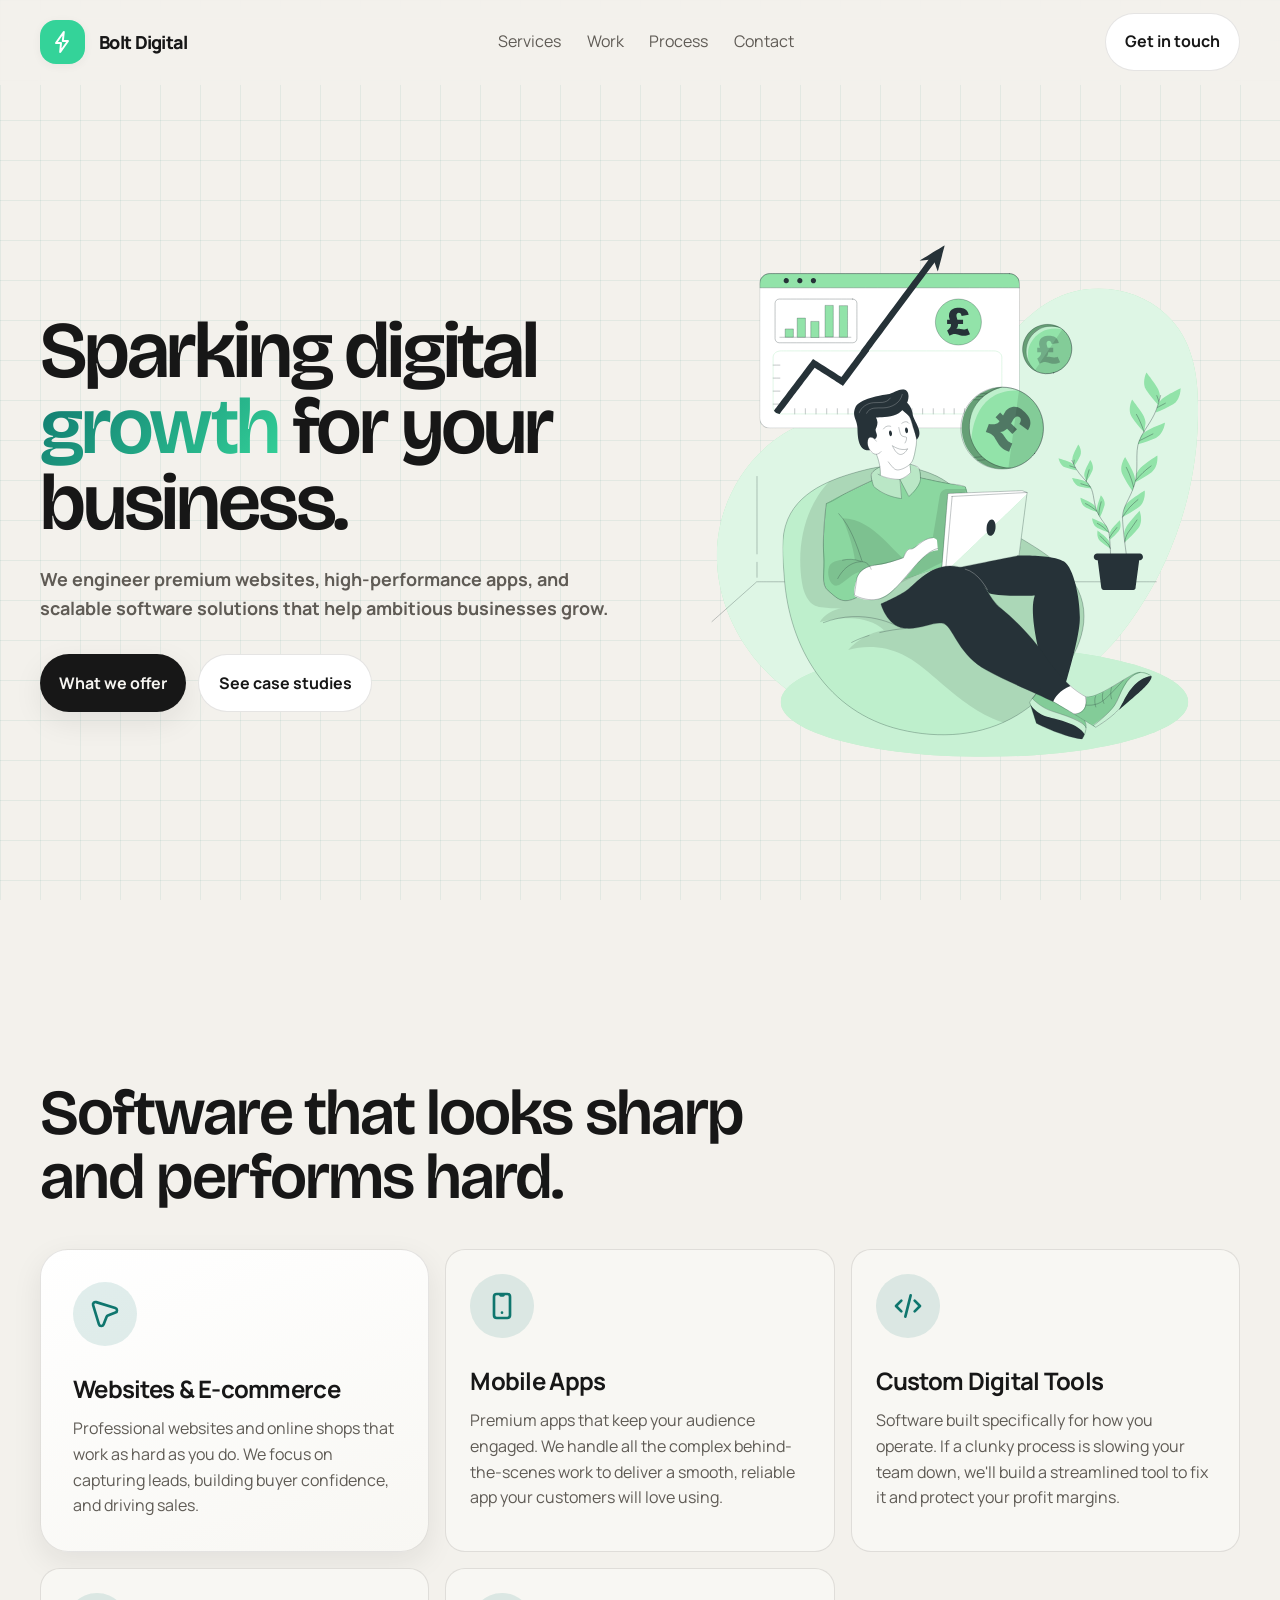
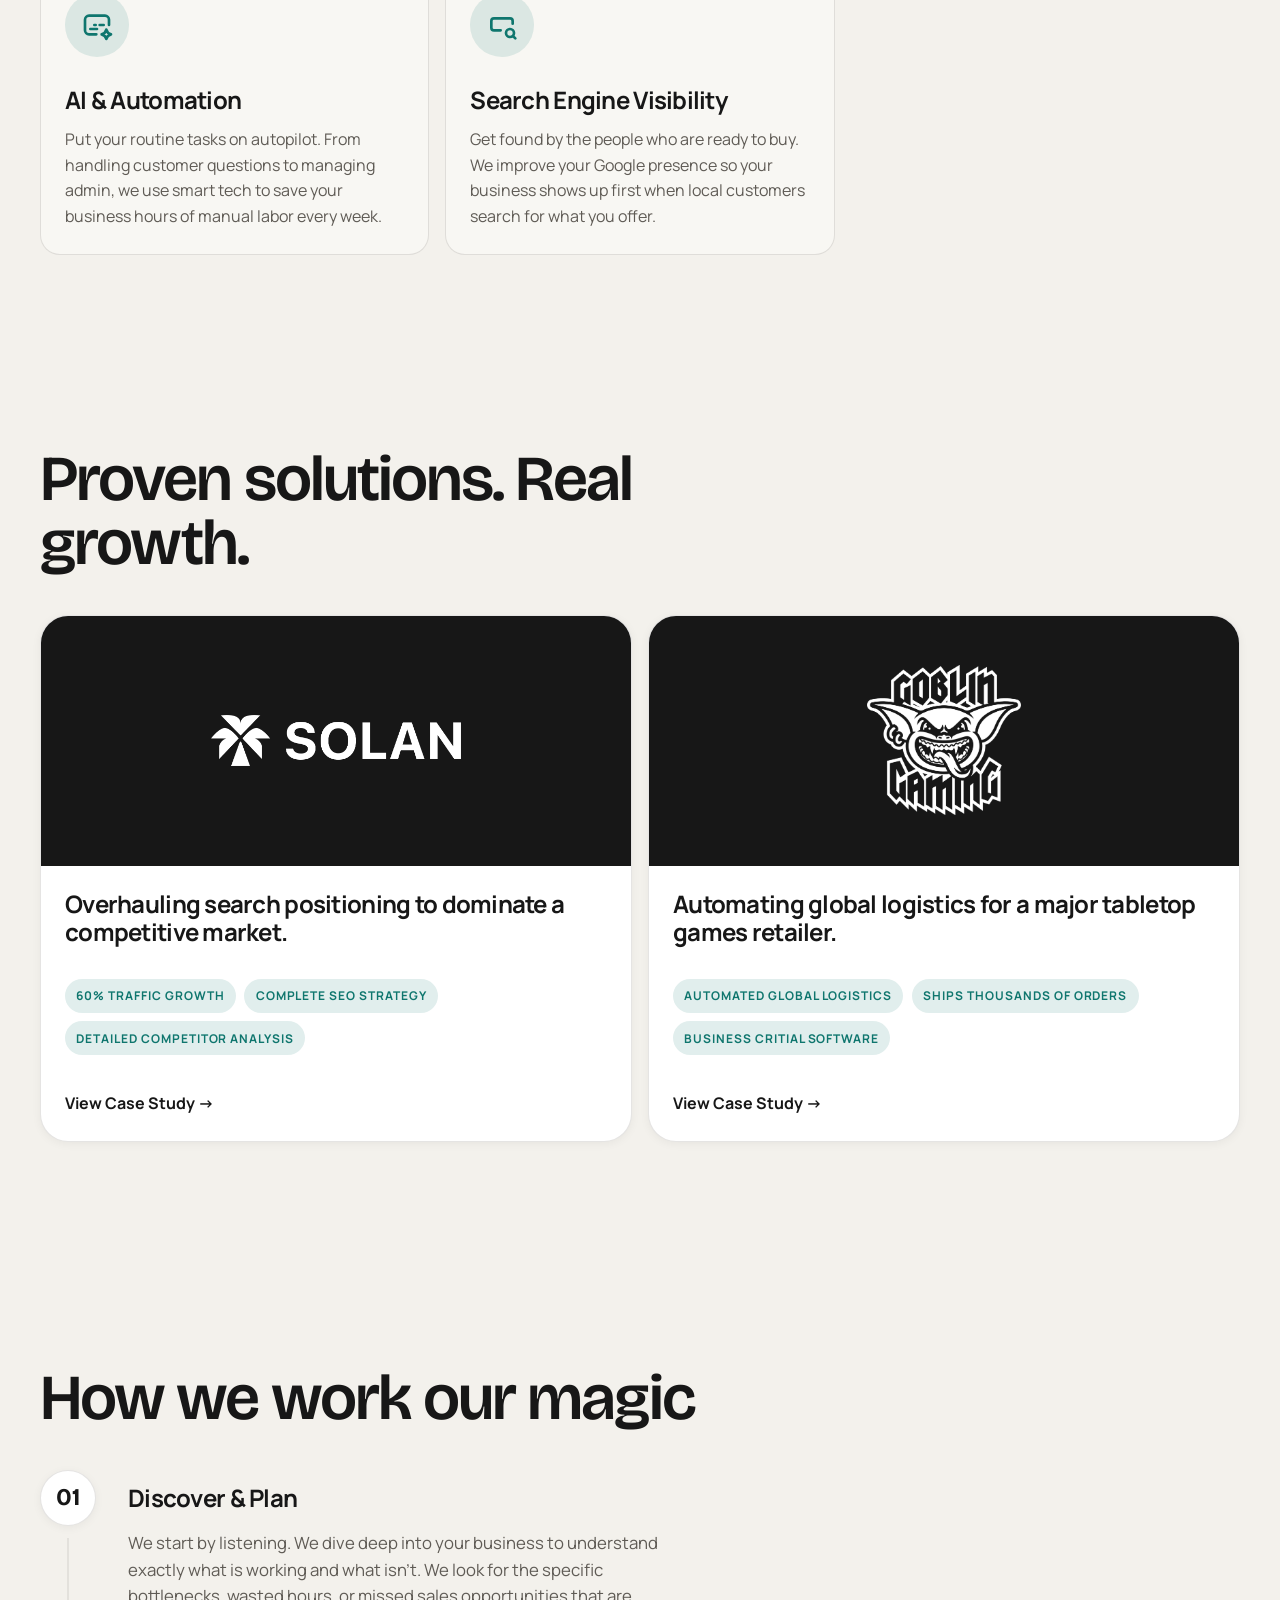
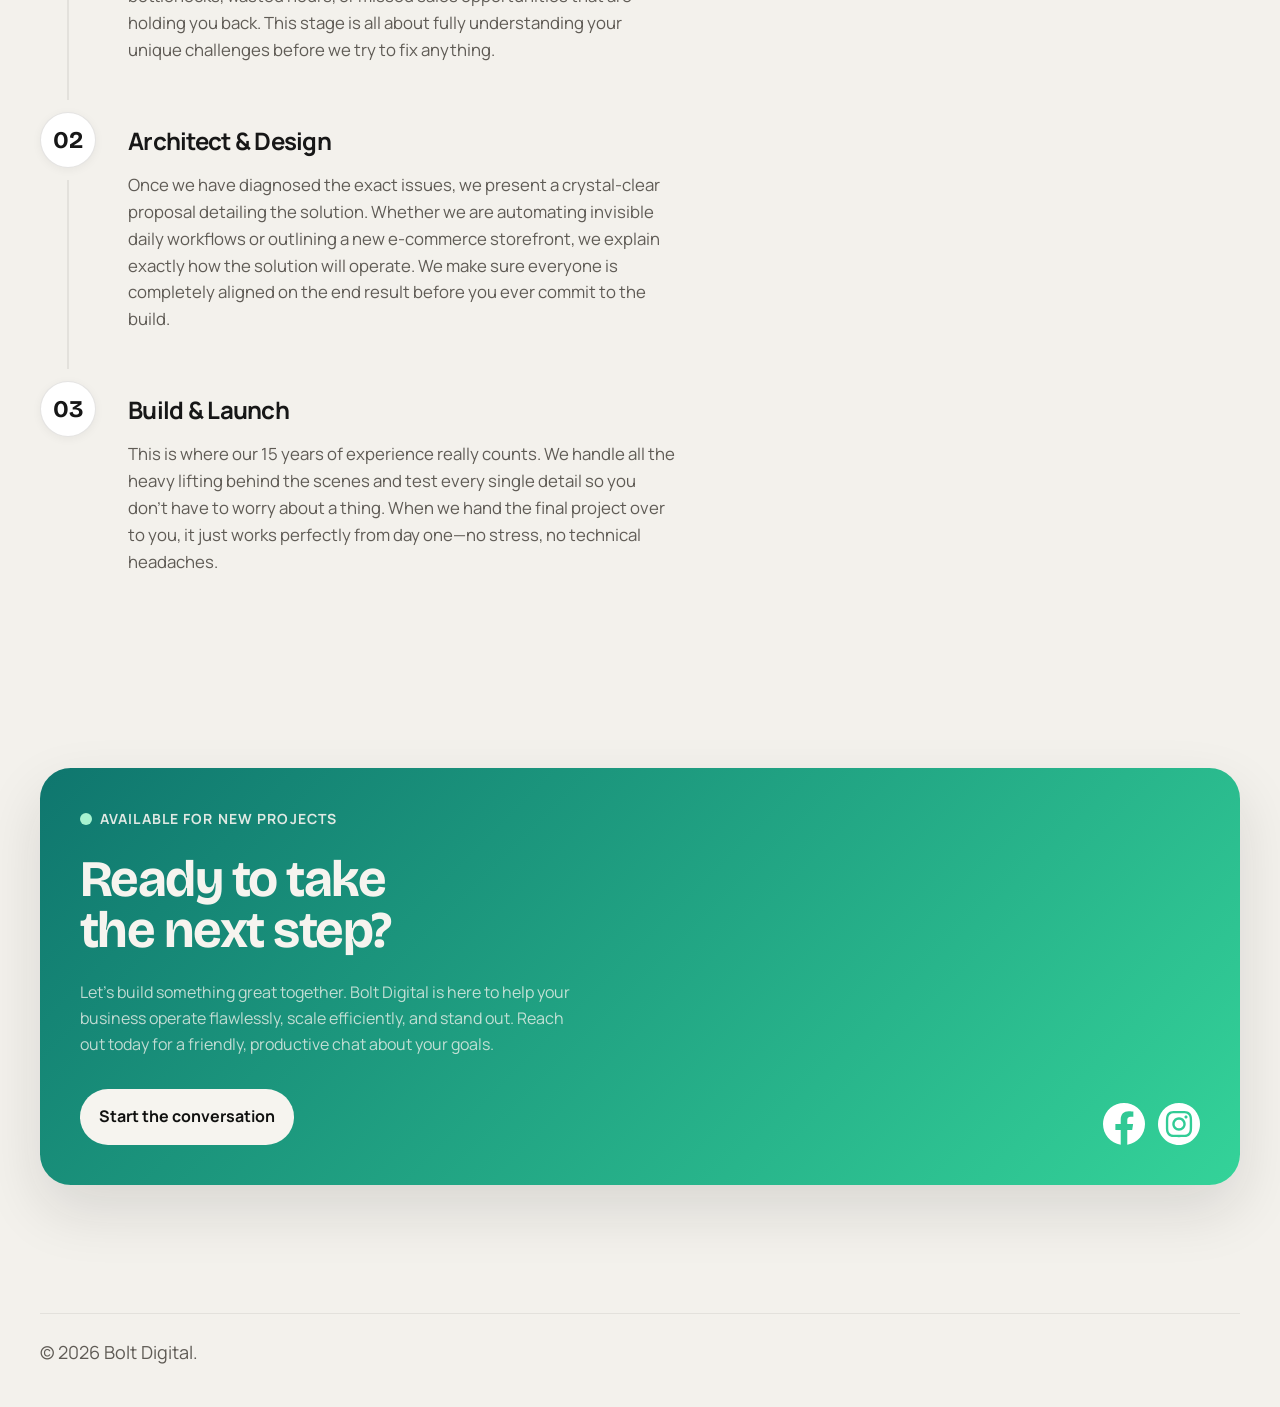
==== index.html @ 9c826320 "Old phone fixes" ====
<!DOCTYPE html>
<html lang="en">

<head>
  <meta charset="UTF-8" />
  <meta name="viewport" content="width=device-width, initial-scale=1.0" />
  <title>Bolt Digital | Digital Solutions Experts</title>
  <meta name="description"
    content="Bolt Digital engineers digital experiences, high-performance apps, and scalable solutions that help ambitious businesses grow." />
  <meta property="og:title" content="Bolt Digital | Digital Solutions Experts" />
  <meta property="og:site_name" content="Bolt Digital" />
  <meta property="og:description"
    content="We engineer premium websites, high-performance apps, and scalable software solutions that help ambitious businesses grow." />
  <meta property="og:image" content="https://boltdigital.uk/images/og-image.png" />
  <meta property="og:url" content="https://boltdigital.uk" />
  <meta property="og:type" content="website" />
  <meta name="twitter:card" content="summary_large_image" />

  <link rel="icon" type="image/svg+xml" href="images/favicon.svg" />
  <link rel="preconnect" href="https://fonts.googleapis.com">
  <link rel="preconnect" href="https://fonts.gstatic.com" crossorigin>

  <link rel="preconnect" href="https://fonts.googleapis.com">
  <link rel="preconnect" href="https://fonts.gstatic.com" crossorigin>

  <style>
    @import url('https://fonts.googleapis.com/css2?family=Bricolage+Grotesque:opsz,wght@12..96,200..800&family=Manrope:wght@200..800&display=swap');

    :root,
    [data-theme="light"] {
      --text-xs: clamp(.75rem, .7rem + .25vw, .875rem);
      --text-sm: clamp(.875rem, .8rem + .35vw, 1rem);
      --text-base: clamp(1rem, .95rem + .25vw, 1.125rem);
      --text-lg: clamp(1.125rem, 1rem + .75vw, 1.5rem);
      --text-xl: clamp(1.5rem, 1.2rem + 1.25vw, 2.25rem);
      --text-2xl: clamp(2rem, 1.2rem + 2.5vw, 3.5rem);
      --text-3xl: clamp(2.75rem, 1.4rem + 4.5vw, 5.5rem);
      --space-1: .25rem;
      --space-2: .5rem;
      --space-3: .75rem;
      --space-4: 1rem;
      --space-5: 1.25rem;
      --space-6: 1.5rem;
      --space-8: 2rem;
      --space-10: 2.5rem;
      --space-12: 3rem;
      --space-16: 4rem;
      --space-20: 5rem;
      --space-24: 6rem;
      --color-bg: #f3f1ec;
      --color-surface: #f8f7f3;
      --color-surface-2: #ffffff;
      --color-surface-offset: #ebe7e0;
      --color-border: rgba(40, 37, 29, .12);
      --color-divider: rgba(40, 37, 29, .08);
      --color-text: #171717;
      --color-text-muted: #5f5b55;
      --color-text-faint: #8a847d;
      --color-text-inverse: #f6f5f1;
      --color-primary: #0f766e;
      --color-primary-hover: #0b5d57;
      --color-primary-highlight: rgba(15, 118, 110, .12);
      --radius-sm: .5rem;
      --radius-md: .875rem;
      --radius-lg: 1.25rem;
      --radius-xl: 1.75rem;
      --radius-full: 999px;
      --shadow-sm: 0 2px 10px rgba(23, 23, 23, .05);
      --shadow-md: 0 10px 30px rgba(23, 23, 23, .08);
      --shadow-lg: 0 25px 60px rgba(23, 23, 23, .12);
      --font-body: 'Manrope', system-ui, sans-serif;
      --font-display: 'Bricolage Grotesque', sans-serif;
      --content: 1200px;
      --grid-svg: url("data:image/svg+xml,%3Csvg width='40' height='40' xmlns='http://www.w3.org/2000/svg'%3E%3Cpath d='M0 0v40M0 0h40' stroke='rgba(15,118,110,0.15)' stroke-width='1' fill='none'/%3E%3C/svg%3E");
    }



    *,
    :before,
    :after {
      box-sizing: border-box;
      margin: 0;
      padding: 0;
    }

    html {
      scroll-behavior: smooth;
      -webkit-font-smoothing: antialiased;
      text-rendering: optimizeLegibility;
    }

    body {
      min-height: 100vh;
      background-color: var(--color-bg);
      background-image: var(--grid-svg);
      background-size: 40px 40px;
      background-attachment: fixed;
      color: var(--color-text);
      font-family: var(--font-body);
      font-size: var(--text-base);
      line-height: 1.6;
    }

    img,
    svg {
      display: block;
      max-width: 100%;
    }

    a {
      text-decoration: none;
      color: inherit;
    }

    button,
    input,
    textarea {
      font: inherit;
      color: inherit;
    }

    button {
      border: 0;
      background: none;
      cursor: pointer;
    }

    :focus-visible {
      outline: 2px solid var(--color-primary);
      outline-offset: 3px;
      border-radius: var(--radius-sm);
    }

    .skip-link {
      position: absolute;
      left: var(--space-4);
      top: -55px;
      background: var(--color-surface-2);
      padding: var(--space-3) var(--space-4);
      border-radius: var(--radius-sm);
      z-index: 999;
    }

    .skip-link:focus {
      top: var(--space-4);
    }

    .container {
      width: min(calc(100% - 2rem), var(--content));
      margin-inline: auto;
    }

    .section {
      padding: clamp(var(--space-16), 8vw, var(--space-24)) 0;
      position: relative;
      scroll-margin-top: 100px;
    }

    .btn {
      display: inline-flex;
      align-items: center;
      justify-content: center;
      gap: .65rem;
      min-height: 48px;
      padding: .95rem 1.2rem;
      border-radius: var(--radius-full);
      font-size: var(--text-sm);
      font-weight: 700;
      transition: .18s ease;
    }

    .btn-primary {
      background: var(--color-text);
      color: var(--color-text-inverse);
      box-shadow: var(--shadow-md);
    }

    .btn-primary:hover {
      transform: translateY(-1px);
      background: var(--color-primary);
    }

    .btn-secondary {
      border: 1px solid var(--color-border);
      background: var(--color-surface-2);
    }

    .btn-secondary:hover {
      background: var(--color-surface-2);
    }

    .site-header {
      position: sticky;
      top: 0;
      z-index: 50;
      border-bottom: 1px solid transparent;
      background: color-mix(in srgb, var(--color-bg) 84%, transparent);
      backdrop-filter: blur(18px);
    }

    .site-header.scrolled {
      border-bottom-color: var(--color-divider);
    }

    .nav {
      display: flex;
      align-items: center;
      justify-content: space-between;
      min-height: 84px;
      gap: var(--space-4);
    }

    .brand {
      display: flex;
      align-items: center;
      gap: .9rem;
      font-weight: 800;
      letter-spacing: -.04em;
    }

    .brand-mark {
      width: 2.8rem;
      height: 2.8rem;
      border-radius: 1rem;
      background-color: #34d399;
      display: grid;
      place-items: center;
      color: #fff;
      box-shadow: var(--shadow-sm);
    }

    .brand-mark svg {
      width: 1.5rem;
      height: 1.5rem;
    }

    .nav-links {
      display: flex;
      align-items: center;
      gap: clamp(.9rem, 2vw, 2rem);
      font-size: var(--text-sm);
      color: var(--color-text-muted);
    }

    .nav-actions {
      display: flex;
      align-items: center;
      gap: .75rem;
    }

    .theme-toggle {
      width: 48px;
      height: 48px;
      flex-shrink: 0;
      border: 1px solid var(--color-border);
      border-radius: 50%;
      display: grid;
      place-items: center;
      background: var(--color-surface);
    }

    .hero {
      padding: clamp(var(--space-12), 4vw, var(--space-20)) 0 var(--space-24);
      overflow: hidden;
      position: relative;
      z-index: 1;
      min-height: 100vh;
      display: flex;
      align-items: center;
    }


    .hero-copy h1 {
      font-family: var(--font-display);
      line-height: .95;
      letter-spacing: -.04em;
      max-width: 1000px;
      font-size: var(--text-3xl);
      font-weight: 600;
    }

    .hero-copy span {
      background: linear-gradient(135deg, var(--color-primary) 0%, #34d399 100%);
      -webkit-background-clip: text;
      -webkit-text-fill-color: transparent;
      background-clip: text;
      color: transparent;
    }

    .hero-copy p {
      margin-top: var(--space-6);
      max-width: 58ch;
      color: var(--color-text-muted);
    }

    .hero-actions {
      display: flex;
      flex-wrap: wrap;
      gap: var(--space-3);
      margin-top: var(--space-8);
    }


    @keyframes pulse-dot {

      0%,
      100% {
        opacity: 1;
        transform: scale(1);
      }

      50% {
        opacity: 0.5;
        transform: scale(1.4);
      }
    }

    .section-head {
      display: flex;
      justify-content: space-between;
      align-items: center;
      gap: var(--space-6);
      margin-bottom: var(--space-10);
      text-align: center;
    }

    .section-head h2 {
      font-size: 2rem;
      font-family: var(--font-display);
      font-weight: 600;
      line-height: 1;
      letter-spacing: -.03em;
      font-size: 4rem;
      max-width: 800px;
      text-align: left;
    }

    .section-head p {
      max-width: 56ch;
      color: var(--color-text-muted);
    }

    .services-grid {
      display: grid;
      grid-template-columns: 1fr 1fr 1fr;
      gap: var(--space-4);
    }

    .service-large {
      display: flex;
      flex-direction: column;
      justify-content: space-between;
      min-height: 280px;
      background: linear-gradient(160deg, var(--color-surface-2), var(--color-surface));
      padding: var(--space-8);
      border-radius: var(--radius-xl);
      border: 1px solid var(--color-border);
      box-shadow: var(--shadow-md);
    }

    .service-large h3,
    .service-card h3,
    .work-card h3 {
      font-size: var(--text-lg);
      letter-spacing: -.03em;
    }

    .service-card {
      padding: var(--space-6);
      background: var(--color-surface);
      border: 1px solid var(--color-border);
      border-radius: var(--radius-lg);
      display: flex;
      flex-direction: column;
      justify-content: space-between;
      min-height: 280px;
    }

    .service-card p,
    .service-large p,
    .work-card p,
    .about-card p,
    .contact-card p {
      color: var(--color-text-muted);
      font-size: 1rem;
      margin-top: .5rem;
    }

    .intro {
      font-weight: bold;
      color: #000
    }

    .service-icon,
    .about-icon {
      width: 4rem;
      height: 4rem;
      border-radius: 2rem;
      background: var(--color-primary-highlight);
      display: grid;
      place-items: center;
      color: var(--color-primary);
      margin-bottom: var(--space-6);
    }

    .work-layout {
      display: grid;
      grid-template-columns: repeat(12, 1fr);
      gap: var(--space-4);
    }

    .work-card {
      border: 1px solid var(--color-border);
      border-radius: var(--radius-xl);
      background: var(--color-surface-2);
      overflow: hidden;
      box-shadow: var(--shadow-sm);
      margin-bottom: 2rem;
    }

    .work-card.half {
      grid-column: span 6;
      display: flex;
      flex-direction: column;
    }

    .work-card h4 {
      margin: 1rem 0;
      font-size: var(--text-md);
      font-weight: 500;
    }



    /* Abstract visual blocks for portfolio cards */
    .work-visual-abstract {
      height: 250px;
      background: var(--color-text);
      border-bottom: 1px solid var(--color-divider);
      position: relative;
      overflow: hidden;
      display: flex;
      align-items: center;
      justify-content: center
    }

    .work-visual-abstract img {
      width: 100%;
      height: 100%;
      object-fit: contain;
      max-width: 250px;
    }


    .goblin-bg img {
      padding: 3rem;
    }


    .abstract-shape {
      position: absolute;
      background: var(--color-primary);
      opacity: 0.1;
      border-radius: 50%;
    }

    .work-copy {
      padding: var(--space-6);
      flex-grow: 1;
      display: flex;
      flex-direction: column;
    }

    .work-copy h3 {
      margin-bottom: 32px;
      line-height: 1.2;
      font-size: 24px;
    }

    .work-copy p {
      margin-bottom: var(--space-5);
    }

    .tags {
      display: flex;
      flex-wrap: wrap;
      gap: .55rem;
      margin-top: auto;
      margin-bottom: var(--space-5);
    }

    .tag {
      font-size: 12px;
      letter-spacing: .08em;
      text-transform: uppercase;
      padding: .45rem .7rem;
      border-radius: var(--radius-full);
      background: var(--color-primary-highlight);
      color: var(--color-primary);
      font-weight: 700;
    }

    .case-study-link {
      display: inline-flex;
      align-items: center;
      font-weight: 700;
      color: var(--color-text);
      font-size: var(--text-sm);
      transition: color 0.2s ease;
      margin-top: 1rem;
    }

    .case-study-link:hover {
      color: var(--color-primary);
    }

    .about-card {
      padding: var(--space-8);
      border: 1px solid var(--color-border);
      border-radius: var(--radius-xl);
      background: var(--color-surface-2);
      box-shadow: var(--shadow-sm);
    }

    .process {
      display: grid;
      gap: var(--space-5);
    }

    .process-step {
      display: grid;
      grid-template-columns: auto 1fr;
      gap: var(--space-4);
      align-items: start;
      padding: var(--space-4);
      border-top: 1px solid var(--color-divider);
    }

    .process-step:first-child {
      padding-top: 0;
      border-top: none;
    }

    .process-step span {
      width: 3rem;
      height: 3rem;
      border-radius: 50%;
      display: grid;
      place-items: center;
      background: var(--color-text);
      color: var(--color-text-inverse);
      font-size: var(--text-sm);
      font-weight: 700;
    }

    .contact-wrap {
      padding: var(--space-10);
      border-radius: calc(var(--radius-xl) * 1.1);
      background: linear-gradient(135deg, #0f766e 0%, #34d399 100%);
      color: #f6f4ef;
      display: grid;
      grid-template-columns: 1fr auto;
      gap: var(--space-8);
      align-items: end;
      box-shadow: var(--shadow-lg);
    }

    .contact-wrap p {
      color: rgba(246, 244, 239, .76);
      max-width: 50ch;
    }

    .contact-card {
      display: grid;
      gap: var(--space-4);
    }

    .contact-line {
      display: flex;
      gap: var(--space-4);
      flex-wrap: wrap;
      color: rgba(246, 244, 239, .84);
      font-size: var(--text-sm);
      margin-top: 1rem;
    }

    .site-footer {
      padding: var(--space-8) 0 var(--space-10);
      color: var(--color-text-muted);
    }

    .footer-row {
      display: flex;
      justify-content: space-between;
      gap: var(--space-4);
      align-items: center;
      padding-top: var(--space-6);
      border-top: 1px solid var(--color-divider);
    }

    .reveal {
      opacity: 0;
      transform: translateY(30px);
      transition: opacity 0.8s cubic-bezier(0.16, 1, 0.3, 1),
        transform 0.8s cubic-bezier(0.16, 1, 0.3, 1);
    }

    .reveal.visible {
      opacity: 1;
      transform: translateY(0);
    }

    .delay-100 {
      transition-delay: 0.1s;
    }

    .delay-200 {
      transition-delay: 0.2s;
    }

    .delay-300 {
      transition-delay: 0.3s;
    }

    .delay-400 {
      transition-delay: 0.4s;
    }

    .delay-500 {
      transition-delay: 0.5s;
    }

    .delay-600 {
      transition-delay: 0.6s;
    }

    .delay-800 {
      transition-delay: 0.8s;
    }

    .delay-1000 {
      transition-delay: 1.0s;
    }

    .dash-delta {
      display: none;
    }

    @media (prefers-reduced-motion: reduce) {
      .reveal {
        transition: none;
        transition-delay: 0s !important;
      }
    }

    @media (max-width: 1100px) {



      .services-grid,
      .contact-wrap {
        grid-template-columns: 1fr;
      }





      .work-card.half {
        grid-column: span 12;
      }

      .contact-wrap {
        align-items: start;
      }
    }

    .social {
      display: flex;
      align-items: center;
      gap: .8rem;
    }

    @media (max-width: 760px) {

      .section-head h2 {
        font-size: 2rem;
      }


      .social {
        justify-content: center;
      }


      .section {
        padding: clamp(var(--space-8), 8vw, var(--space-16)) 0;
        position: relative;
      }

      .nav-links {
        display: none;
      }

      .hero {
        padding-top: var(--space-8);
        padding-bottom: var(--space-12);
      }

      .hero-centered {
        text-align: center;
        padding-top: clamp(var(--space-16), 10vw, var(--space-24));
        min-height: 75vh;
        display: flex;
        align-items: center;
      }

      .hero-copy h1 {
        max-width: 12ch;

      }

      .hero-centered .hero-copy {
        display: flex;
        flex-direction: column;
        align-items: center;
        margin: 0 auto;
      }

      .hero-centered h1 {
        /* Increased max-width slightly for balance, and significantly scaled up the font size */
        max-width: 14ch;
        font-size: clamp(3.5rem, 2rem + 6vw, 7.5rem);
        line-height: 0.95;
        margin-inline: auto;

      }

      .hero-centered p {
        font-size: var(--text-lg);
        max-width: 55ch;
        margin-top: var(--space-6);
      }

      .hero-centered .hero-actions {
        justify-content: center;
        margin-top: var(--space-8);
      }

      .section-head,
      .footer-row {
        flex-direction: column;
        align-items: flex-start;
      }

      .contact-wrap {
        padding: var(--space-8);
      }

      .btn {
        width: 100%;
      }

      .hero-actions .btn {
        width: auto;
      }
    }

    @media (prefers-reduced-motion: reduce) {
      html {
        scroll-behavior: auto;
      }

      .reveal,
      .reveal.visible,
      .btn-primary:hover {
        transition: none;
        transform: none;
        opacity: 1;
      }
    }

    .service-card,
    .service-large,
    .work-card,
    .about-card {
      transition: transform 0.3s ease, box-shadow 0.3s ease, border-color 0.3s ease;
    }

    .service-card:hover,
    .service-large:hover,
    .work-card:hover,
    .about-card:hover {
      transform: translateY(-4px);
      box-shadow: var(--shadow-lg);
      border-color: var(--color-primary-highlight);
    }

    .timeline {
      display: flex;
      flex-direction: column;
      margin-inline: auto;
    }

    .timeline-step {
      display: grid;
      grid-template-columns: auto 1fr;
      gap: clamp(var(--space-4), 5vw, var(--space-8));
    }

    .timeline-indicator {
      display: flex;
      flex-direction: column;
      align-items: center;
    }

    .timeline-node {
      width: 3.5rem;
      height: 3.5rem;
      border-radius: 50%;
      background: var(--color-surface-2);
      border: 1px solid var(--color-border);
      display: grid;
      place-items: center;
      font-family: var(--font-display);
      font-size: var(--text-lg);
      font-weight: 700;
      color: var(--color-text);
      box-shadow: var(--shadow-sm);
      z-index: 2;
    }

    .timeline-line {
      width: 2px;
      flex-grow: 1;
      background: var(--color-divider);
      margin-top: var(--space-3);
      margin-bottom: var(--space-3);
    }

    .timeline-step:last-child .timeline-line {
      display: none;
    }

    .timeline-content {
      padding-top: .6rem;
      padding-bottom: var(--space-12);
    }

    .timeline-step:last-child .timeline-content {
      padding-bottom: 0;
    }

    .timeline-content h3 {
      font-size: var(--text-lg);

      letter-spacing: -.03em;
      margin-bottom: var(--space-3);
    }

    .timeline-content p {
      color: var(--color-text-muted);
      max-width: 55ch;
      font-size: 1.05rem;
    }

    @media (max-width: 760px) {
      .timeline-node {
        width: 2.75rem;
        height: 2.75rem;
        font-size: var(--text-lg);
      }

      .timeline-content {
        padding-top: .25rem;
        padding-bottom: var(--space-8);
      }
    }

    .status-badge {
      display: inline-flex;
      align-items: center;
      gap: 0.5rem;
      font-size: var(--text-xs);
      font-weight: 700;
      text-transform: uppercase;
      letter-spacing: 0.08em;
      color: rgba(246, 244, 239, 0.9);
      margin-bottom: var(--space-2);
    }

    .status-dot {
      width: 12px;
      height: 12px;
      background-color: #a7f3d0;
      border-radius: 50%;
      box-shadow: 0 0 0 0 rgba(167, 243, 208, 0.7);
      animation: pulse 2.5s infinite cubic-bezier(0.66, 0, 0, 1);
    }

    @keyframes pulse {
      0% {
        box-shadow: 0 0 0 0 rgba(167, 243, 208, 0.7);
      }

      70% {
        box-shadow: 0 0 0 8px rgba(167, 243, 208, 0);
      }

      100% {
        box-shadow: 0 0 0 0 rgba(167, 243, 208, 0);
      }
    }

    .contact-email {
      display: inline-flex;
      align-items: center;
      gap: 0.5rem;
      font-weight: 600;
      color: #f6f4ef;
      padding-bottom: 0.2rem;
      transition: border-color 0.2s ease, opacity 0.2s ease;
    }

    .contact-email:hover {
      border-bottom-color: #f6f4ef;
      opacity: 0.9;
    }

    .contact-email svg {
      opacity: 0.8;
    }

    /* --- Hero Grid Layout --- */
    .hero-grid {
      display: grid;
      grid-template-columns: 1fr 1fr;
      /* Creates two equal columns */
      align-items: center;
      /* Vertically centers the items */
      gap: clamp(2rem, 6vw, 4rem);
      /* Responsive gap between text and image */
    }

    .hero-visual {
      width: 100%;
      max-width: 650px;
      margin-left: auto;
    }

    @media (max-width: 900px) {
      .hero {
    grid-template-columns: 1fr;
    grid-template-rows: auto auto; /* Let both rows size naturally */
    align-content: center; /* Vertically center the entire group */
height: calc(100dvh - 84px); /* Restores your full height constraint */
    min-height: auto;

    gap: var(--space-4);
    text-align: center;
      }

      .hero-grid {
        grid-template-columns: 1fr;
        /* Define rows: image takes remaining space (1fr), text takes what it needs (auto) */
        grid-template-rows: 1fr auto;
        height: 100%;
        gap: var(--space-4);
        /* Reduce gap to save space */
        text-align: center;
      }

      .hero-visual {
        order: -1;
        max-width: 100%;
        max-height: 100%;
        /* Prevent container from growing */
        margin: 0 auto;
        display: flex;
        align-items: center;
        justify-content: center;
        overflow: hidden;
      }

      /* Force the SVG graphic to scale down so it doesn't push the text off-screen */
      .hero-visual svg {
        max-height: auto;
        width: auto;
      }

      .hero-copy h1 {
        text-align: center;
        margin: 0 auto;
        width: 100%;
        display: block;
        /* Slightly scale down font on very small mobile devices to ensure fit */
        font-size: clamp(2.5rem, 10vw, 4rem);
        font-size: 52px;
      }

      .intro {
        display: none;
      }

      .hero-actions {
        justify-content: center;
        margin-top: var(--space-6);
      }
    }

    /* Contact Form Styles */
    .contact-form {
      display: grid;
      gap: var(--space-5);
      background: var(--color-surface-2);
      padding: clamp(var(--space-6), 5vw, var(--space-8));
      border-radius: var(--radius-xl);
      border: 1px solid var(--color-border);
      box-shadow: var(--shadow-sm);
    }

    .form-group {
      display: flex;
      flex-direction: column;
      gap: var(--space-2);
    }

    .form-group label {
      font-size: var(--text-sm);
      font-weight: 700;
      color: var(--color-text);
    }

    .contact-form input,
    .contact-form textarea {
      width: 100%;
      padding: var(--space-3) var(--space-4);
      border: 1px solid var(--color-border);
      border-radius: var(--radius-md);
      background: var(--color-surface);
      color: var(--color-text);
      font-family: inherit;
      font-size: var(--text-base);
      transition: border-color 0.2s ease, box-shadow 0.2s ease, background-color 0.2s ease;
    }

    /* Make textareas vertically resizable only */
    .contact-form textarea {
      resize: vertical;
      min-height: 120px;
    }

    .contact-form input::placeholder,
    .contact-form textarea::placeholder {
      color: var(--color-text-faint);
    }

    /* Custom focus states to match your primary theme color */
    .contact-form input:focus,
    .contact-form textarea:focus {
      outline: none;
      border-color: var(--color-primary);
      box-shadow: 0 0 0 3px var(--color-primary-highlight);
      background: var(--color-surface-2);
    }

    /* Override the default button styling slightly for the form */
    .contact-form .btn {
      margin-top: var(--space-2);
      width: 100%;
    }

    .contact h1 {
      font-size: 3rem;
    }

    .contact p {
      margin-bottom: 2rem;
    }

    .social_icon {
      width: 42px;
      height: 42px;
    }

    @media (max-width: 380px) {
      .hero-copy h1 {
        font-size: 38px;
      }
    }
  </style>
</head>

<body>
  <a class="skip-link" href="#main">Skip to content</a>
  <header class="site-header" id="top">
    <div class="container nav">
      <a class="brand" href="/" aria-label="Bolt Digital home">
        <span class="brand-mark" aria-hidden="true">
          <svg viewBox="0 0 24 24" fill="none" stroke="currentColor" stroke-width="2" stroke-linecap="round"
            stroke-linejoin="round">
            <path d="M13.8 2 6 13h5l-.8 9L18 11h-5.2L13.8 2Z"></path>
          </svg>
        </span>
        <span>Bolt Digital</span>
      </a>
      <nav class="nav-links" aria-label="Primary">
        <a href="#services">Services</a>
        <a href="#work">Work</a>
        <a href="#process">Process</a>
        <a href="/contact">Contact</a>
      </nav>
      <div class="nav-actions">

        <a class="btn btn-secondary" href="/contact/">Get in touch</a>
      </div>
    </div>
  </header>
  <main id="main">
    <section class="hero" id="home">
      <div class="container hero-grid">

        <div class="hero-copy reveal visible">
          <h1 class="reveal delay-100">Sparking digital <span>growth</span> for your business.</h1>
          <p class="reveal delay-200 intro">We engineer premium websites, high-performance apps, and scalable software
            solutions that help ambitious businesses grow.</p>

          <div class="hero-actions reveal delay-300">
            <a class="btn btn-primary" href="#services">What we offer</a>
            <a class="btn btn-secondary" href="#work">See case studies</a>
          </div>
        </div>

        <div class="hero-visual reveal delay-200">
          <svg fill="none" height="100%" width="100%" viewBox="0 0 2000 2000" xmlns:xlink="http://www.w3.org/1999/xlink"
            xmlns="http://www.w3.org/2000/svg">
            <defs>
              <clipPath id="i0">
                <rect height="1545" width="1695" y="0" x="0" />
              </clipPath>
              <g id="i1">
                <g transform="matrix(1,0,0,1,847.29,772.514)" id="i2">
                  <g id="i2">
                    <path fill="#92e3a9"
                      d="M101.298,-525.574C175.898,-592.974,237.458,-676.934,324.738,-726.854C454.938,-801.374,623.618,-783.574,734.698,-681.534C845.778,-579.494,851.578,-424.294,845.778,-284.294C838.646,-120.869,799.905,39.624,731.698,188.306C690.411,278.729,638.528,363.926,577.138,442.106C439.418,617.026,210.378,741.106,-8.102,763.866C-134.582,777.026,-264.382,778.546,-386.782,744.106C-452.041,725.75,-514.097,697.488,-570.782,660.306C-737.222,551.186,-850.462,358.226,-847.222,159.186C-843.982,-39.854,-715.222,-235.614,-527.222,-301.574C-430.862,-335.614,-326.382,-335.934,-226.382,-357.574C-104.421,-384.171,8.512,-442.071,101.298,-525.574Z" />
                  </g>
                </g>
                <g transform="matrix(1,0,0,1,847.29,772.514)" opacity="0.7" id="i2">
                  <g id="i2">
                    <path fill="#ffffff"
                      d="M101.298,-525.574C175.898,-592.974,237.458,-676.934,324.738,-726.854C454.938,-801.374,623.618,-783.574,734.698,-681.534C845.778,-579.494,851.578,-424.294,845.778,-284.294C838.646,-120.869,799.905,39.624,731.698,188.306C690.411,278.729,638.528,363.926,577.138,442.106C439.418,617.026,210.378,741.106,-8.102,763.866C-134.582,777.026,-264.382,778.546,-386.782,744.106C-452.041,725.75,-514.097,697.488,-570.782,660.306C-737.222,551.186,-850.462,358.226,-847.222,159.186C-843.982,-39.854,-715.222,-235.614,-527.222,-301.574C-430.862,-335.614,-326.382,-335.934,-226.382,-357.574C-104.421,-384.171,8.512,-442.071,101.298,-525.574Z" />
                  </g>
                </g>
              </g>
              <clipPath id="i3">
                <rect height="386" width="1435" y="0" x="0" />
              </clipPath>
              <g id="i4">
                <g transform="matrix(1,0,0,1,717.32,193.2)" id="i2">
                  <g id="i2">
                    <path fill="#92e3a9"
                      d="M0,193.2C396.165,193.2,717.32,106.701,717.32,0C717.32,-106.701,396.165,-193.2,0,-193.2C-396.165,-193.2,-717.32,-106.701,-717.32,0C-717.32,106.701,-396.165,193.2,0,193.2Z" />
                  </g>
                </g>
                <g transform="matrix(1,0,0,1,717.32,193.2)" opacity="0.5" id="i2">
                  <g id="i2">
                    <path fill="#ffffff"
                      d="M0,193.2C396.165,193.2,717.32,106.701,717.32,0C717.32,-106.701,396.165,-193.2,0,-193.2C-396.165,-193.2,-717.32,-106.701,-717.32,0C-717.32,106.701,-396.165,193.2,0,193.2Z" />
                  </g>
                </g>
              </g>
              <clipPath id="i5">
                <rect height="644" width="915" y="0" x="0" />
              </clipPath>
              <g id="i6">
                <g transform="matrix(1,0,0,1,457.46,371.66)" id="i2">
                  <g id="i2">
                    <path fill="#ffffff"
                      d="M421.66,-272.18C421.66,-272.18,-421.66,-272.18,-421.66,-272.18C-441.432,-272.18,-457.46,-256.152,-457.46,-236.38C-457.46,-236.38,-457.46,236.38,-457.46,236.38C-457.46,256.152,-441.432,272.18,-421.66,272.18C-421.66,272.18,421.66,272.18,421.66,272.18C441.432,272.18,457.46,256.152,457.46,236.38C457.46,236.38,457.46,-236.38,457.46,-236.38C457.46,-256.152,441.432,-272.18,421.66,-272.18Z" />
                  </g>
                </g>
                <g transform="matrix(1,0,0,1,457.46,124.36)" id="i2">
                  <g id="i2">
                    <path fill="#92e3a9"
                      d="M457.46,25.08C457.46,25.08,457.46,10.92,457.46,10.92C457.492,6.214,456.594,1.548,454.818,-2.811C453.043,-7.17,450.424,-11.135,447.113,-14.479C443.802,-17.823,439.863,-20.482,435.523,-22.301C431.183,-24.12,426.526,-25.064,421.82,-25.08C421.82,-25.08,-421.66,-25.08,-421.66,-25.08C-431.173,-25.027,-440.279,-21.211,-446.987,-14.465C-453.695,-7.719,-457.46,1.407,-457.46,10.92C-457.46,10.92,-457.46,25.08,-457.46,25.08C-457.46,25.08,457.46,25.08,457.46,25.08Z" />
                  </g>
                </g>
                <g transform="matrix(1,0,0,1,457.46,371.66)" id="i2">
                  <g id="i2">
                    <path stroke-linejoin="round" stroke-linecap="round" stroke-width="1" stroke="#263238"
                      d="M421.66,-272.18C421.66,-272.18,-421.66,-272.18,-421.66,-272.18C-441.432,-272.18,-457.46,-256.152,-457.46,-236.38C-457.46,-236.38,-457.46,236.38,-457.46,236.38C-457.46,256.152,-441.432,272.18,-421.66,272.18C-421.66,272.18,421.66,272.18,421.66,272.18C441.432,272.18,457.46,256.152,457.46,236.38C457.46,236.38,457.46,-236.38,457.46,-236.38C457.46,-256.152,441.432,-272.18,421.66,-272.18Z" />
                  </g>
                </g>
                <g transform="matrix(1,0,0,1,457.46,124.36)" id="i2">
                  <g id="i2">
                    <path stroke-linejoin="round" stroke-linecap="round" stroke-width="1" stroke="#263238"
                      d="M457.46,25.08C457.46,25.08,457.46,10.92,457.46,10.92C457.492,6.214,456.594,1.548,454.818,-2.811C453.043,-7.17,450.424,-11.135,447.113,-14.479C443.802,-17.823,439.863,-20.482,435.523,-22.301C431.183,-24.12,426.526,-25.064,421.82,-25.08C421.82,-25.08,-421.66,-25.08,-421.66,-25.08C-431.173,-25.027,-440.279,-21.211,-446.987,-14.465C-453.695,-7.719,-457.46,1.407,-457.46,10.92C-457.46,10.92,-457.46,25.08,-457.46,25.08C-457.46,25.08,457.46,25.08,457.46,25.08Z" />
                  </g>
                </g>
                <g transform="matrix(1,0,0,1,93.6,124.48)" id="i2">
                  <g id="i2">
                    <path fill="#263238"
                      d="M7.636,5.06C8.638,3.548,9.168,1.773,9.16,-0.04C9.149,-2.462,8.18,-4.782,6.463,-6.491C4.746,-8.2,2.422,-9.16,0,-9.16C-1.813,-9.16,-3.586,-8.621,-5.093,-7.613C-6.6,-6.605,-7.775,-5.172,-8.467,-3.496C-9.159,-1.82,-9.338,0.024,-8.981,1.802C-8.624,3.58,-7.748,5.212,-6.463,6.491C-5.178,7.77,-3.541,8.64,-1.762,8.989C0.017,9.338,1.86,9.15,3.533,8.451C5.206,7.752,6.634,6.572,7.636,5.06Z" />
                  </g>
                </g>
                <g transform="matrix(1,0,0,1,141.4,124.48)" id="i2">
                  <g id="i2">
                    <path fill="#263238"
                      d="M7.636,5.06C8.638,3.548,9.168,1.773,9.16,-0.04C9.149,-2.462,8.18,-4.782,6.463,-6.491C4.746,-8.2,2.422,-9.16,0,-9.16C-1.813,-9.16,-3.586,-8.621,-5.093,-7.613C-6.6,-6.605,-7.775,-5.172,-8.467,-3.496C-9.159,-1.82,-9.338,0.024,-8.981,1.802C-8.624,3.58,-7.748,5.212,-6.463,6.491C-5.178,7.77,-3.541,8.64,-1.762,8.989C0.017,9.338,1.86,9.15,3.533,8.451C5.206,7.752,6.634,6.572,7.636,5.06Z" />
                  </g>
                </g>
                <g transform="matrix(1,0,0,1,189.2,124.44)" id="i2">
                  <g id="i2">
                    <path fill="#263238"
                      d="M0,9.16C5.059,9.16,9.16,5.059,9.16,0C9.16,-5.059,5.059,-9.16,0,-9.16C-5.059,-9.16,-9.16,-5.059,-9.16,0C-9.16,5.059,-5.059,9.16,0,9.16Z" />
                  </g>
                </g>
                <g transform="matrix(1,0,0,1,198.34,266.06)" id="i2">
                  <g id="i2">
                    <path stroke-linejoin="round" stroke-linecap="round" stroke-width="1" stroke="#263238"
                      d="M129.34,-76.98C129.34,-76.98,-129.34,-76.98,-129.34,-76.98C-137.492,-76.98,-144.1,-70.372,-144.1,-62.22C-144.1,-62.22,-144.1,62.22,-144.1,62.22C-144.1,70.372,-137.492,76.98,-129.34,76.98C-129.34,76.98,129.34,76.98,129.34,76.98C137.492,76.98,144.1,70.372,144.1,62.22C144.1,62.22,144.1,-62.22,144.1,-62.22C144.1,-70.372,137.492,-76.98,129.34,-76.98Z" />
                  </g>
                </g>
                <g transform="matrix(1,0,0,1,196.14,323.68)" id="i2">
                  <g id="i2">
                    <path stroke-linejoin="round" stroke-linecap="round" stroke-width="1" stroke="#263238"
                      d="M124.94,0C124.94,0,-124.94,0,-124.94,0" />
                  </g>
                </g>
                <g transform="matrix(1,0,0,1,104.26,308.78)" id="i2">
                  <g id="i2">
                    <path stroke-width="1" stroke="#263238" fill="#92e3a9"
                      d="M14.5,-14.5C14.5,-14.5,-14.5,-14.5,-14.5,-14.5C-14.5,-14.5,-14.5,14.5,-14.5,14.5C-14.5,14.5,14.5,14.5,14.5,14.5C14.5,14.5,14.5,-14.5,14.5,-14.5Z" />
                  </g>
                </g>
                <g transform="matrix(1,0,0,1,146.7,289.92)" id="i2">
                  <g id="i2">
                    <path stroke-width="1" stroke="#263238" fill="#92e3a9"
                      d="M14.5,-33.76C14.5,-33.76,-14.5,-33.76,-14.5,-33.76C-14.5,-33.76,-14.5,33.76,-14.5,33.76C-14.5,33.76,14.5,33.76,14.5,33.76C14.5,33.76,14.5,-33.76,14.5,-33.76Z" />
                  </g>
                </g>
                <g transform="matrix(1,0,0,1,194.5,296.06)" id="i2">
                  <g id="i2">
                    <path stroke-width="1" stroke="#263238" fill="#92e3a9"
                      d="M14.5,-28.3C14.5,-28.3,-14.5,-28.3,-14.5,-28.3C-14.5,-28.3,-14.5,28.3,-14.5,28.3C-14.5,28.3,14.5,28.3,14.5,28.3C14.5,28.3,14.5,-28.3,14.5,-28.3Z" />
                  </g>
                </g>
                <g transform="matrix(1,0,0,1,244.74,266.9)" id="i2">
                  <g id="i2">
                    <path stroke-width="1" stroke="#263238" fill="#92e3a9"
                      d="M14.5,-55.5C14.5,-55.5,-14.5,-55.5,-14.5,-55.5C-14.5,-55.5,-14.5,55.5,-14.5,55.5C-14.5,55.5,14.5,55.5,14.5,55.5C14.5,55.5,14.5,-55.5,14.5,-55.5Z" />
                  </g>
                </g>
                <g transform="matrix(1,0,0,1,294.94,267.78)" id="i2">
                  <g id="i2">
                    <path stroke-width="1" stroke="#263238" fill="#92e3a9"
                      d="M14.5,-55.5C14.5,-55.5,-14.5,-55.5,-14.5,-55.5C-14.5,-55.5,-14.5,55.5,-14.5,55.5C-14.5,55.5,14.5,55.5,14.5,55.5C14.5,55.5,14.5,-55.5,14.5,-55.5Z" />
                  </g>
                </g>
                <g transform="matrix(1,0,0,1,699.76,269.92)" id="i2">
                  <g id="i2">
                    <path stroke-width="1" stroke="#263238" fill="#92e3a9"
                      d="M0,81.08C44.779,81.08,81.08,44.779,81.08,0C81.08,-44.779,44.779,-81.08,0,-81.08C-44.779,-81.08,-81.08,-44.779,-81.08,0C-81.08,44.779,-44.779,81.08,0,81.08Z" />
                  </g>
                </g>
                <g transform="matrix(1,0,0,1,699.736,269.92)" id="i2">
                  <g id="i2">
                    <path fill="#263238"
                      d="M6.664,58.88C6.664,58.88,6.664,50.56,6.664,50.56C12.278,49.292,17.268,46.097,20.769,41.529C24.27,36.961,26.059,31.31,25.824,25.56C25.824,12.12,16.024,2.6,6.504,-5.4C-1.496,-12.32,-8.616,-18.52,-8.616,-25.92C-8.616,-32.56,-5.456,-36.04,0.144,-36.04C5.744,-36.04,8.904,-31.64,8.904,-23.64C8.904,-23.64,8.904,-20.84,8.904,-20.84C8.904,-20.84,24.304,-22.48,24.304,-22.48C24.304,-22.48,24.304,-25.2,24.304,-25.2C24.304,-38.6,17.824,-48,6.664,-50.6C6.664,-50.6,6.664,-58.88,6.664,-58.88C6.664,-58.88,-6.936,-58.88,-6.936,-58.88C-6.936,-58.88,-6.936,-50.52,-6.936,-50.52C-17.976,-47.8,-24.296,-38.72,-24.296,-25.28C-24.296,-11.84,-14.656,-2.32,-4.976,5.68C3.184,12.44,10.104,18.8,10.104,26.2C10.201,27.564,10.001,28.933,9.519,30.213C9.037,31.493,8.284,32.654,7.311,33.615C6.338,34.576,5.17,35.316,3.884,35.783C2.598,36.25,1.227,36.433,-0.136,36.32C-6.416,36.32,-10.416,31.64,-10.416,23.92C-10.416,23.92,-10.416,19.92,-10.416,19.92C-10.416,19.92,-25.816,21.6,-25.816,21.6C-25.816,21.6,-25.816,25.36,-25.816,25.36C-26.089,31.1,-24.354,36.756,-20.908,41.355C-17.462,45.954,-12.521,49.209,-6.936,50.56C-6.936,50.56,-6.936,58.88,-6.936,58.88C-6.936,58.88,6.664,58.88,6.664,58.88Z" />
                  </g>
                </g>
                <g transform="matrix(1,0,0,1,59.36,421.68)" id="i2">
                  <g id="i2">
                    <path stroke-linejoin="round" stroke-linecap="round" stroke-width="1" stroke="#263238"
                      d="M11.84,0C11.84,0,-11.84,0,-11.84,0" />
                  </g>
                </g>
                <g transform="matrix(1,0,0,1,59.36,467.44)" id="i2">
                  <g id="i2">
                    <path stroke-linejoin="round" stroke-linecap="round" stroke-width="1" stroke="#263238"
                      d="M11.84,0C11.84,0,-11.84,0,-11.84,0" />
                  </g>
                </g>
                <g transform="matrix(1,0,0,1,59.36,513.24)" id="i2">
                  <g id="i2">
                    <path stroke-linejoin="round" stroke-linecap="round" stroke-width="1" stroke="#263238"
                      d="M11.84,0C11.84,0,-11.84,0,-11.84,0" />
                  </g>
                </g>
                <g transform="matrix(1,0,0,1,59.36,559)" id="i2">
                  <g id="i2">
                    <path stroke-linejoin="round" stroke-linecap="round" stroke-width="1" stroke="#263238"
                      d="M11.84,0C11.84,0,-11.84,0,-11.84,0" />
                  </g>
                </g>
                <g transform="matrix(1,0,0,1,123.4,584.36)" id="i2">
                  <g id="i2">
                    <path stroke-linejoin="round" stroke-linecap="round" stroke-width="1" stroke="#263238"
                      d="M0,-9.2C0,-9.2,0,9.2,0,9.2" />
                  </g>
                </g>
                <g transform="matrix(1,0,0,1,160.92,584.36)" id="i2">
                  <g id="i2">
                    <path stroke-linejoin="round" stroke-linecap="round" stroke-width="1" stroke="#263238"
                      d="M0,-9.2C0,-9.2,0,9.2,0,9.2" />
                  </g>
                </g>
                <g transform="matrix(1,0,0,1,198.44,584.36)" id="i2">
                  <g id="i2">
                    <path stroke-linejoin="round" stroke-linecap="round" stroke-width="1" stroke="#263238"
                      d="M0,-9.2C0,-9.2,0,9.2,0,9.2" />
                  </g>
                </g>
                <g transform="matrix(1,0,0,1,236,584.36)" id="i2">
                  <g id="i2">
                    <path stroke-linejoin="round" stroke-linecap="round" stroke-width="1" stroke="#263238"
                      d="M0,-9.2C0,-9.2,0,9.2,0,9.2" />
                  </g>
                </g>
                <g transform="matrix(1,0,0,1,273.52,584.36)" id="i2">
                  <g id="i2">
                    <path stroke-linejoin="round" stroke-linecap="round" stroke-width="1" stroke="#263238"
                      d="M0,-9.2C0,-9.2,0,9.2,0,9.2" />
                  </g>
                </g>
                <g transform="matrix(1,0,0,1,311.04,584.36)" id="i2">
                  <g id="i2">
                    <path stroke-linejoin="round" stroke-linecap="round" stroke-width="1" stroke="#263238"
                      d="M0,-9.2C0,-9.2,0,9.2,0,9.2" />
                  </g>
                </g>
                <g transform="matrix(1,0,0,1,348.56,584.36)" id="i2">
                  <g id="i2">
                    <path stroke-linejoin="round" stroke-linecap="round" stroke-width="1" stroke="#263238"
                      d="M0,-9.2C0,-9.2,0,9.2,0,9.2" />
                  </g>
                </g>
                <g transform="matrix(1,0,0,1,386.12,584.36)" id="i2">
                  <g id="i2">
                    <path stroke-linejoin="round" stroke-linecap="round" stroke-width="1" stroke="#263238"
                      d="M0,-9.2C0,-9.2,0,9.2,0,9.2" />
                  </g>
                </g>
                <g transform="matrix(1,0,0,1,423.64,584.36)" id="i2">
                  <g id="i2">
                    <path stroke-linejoin="round" stroke-linecap="round" stroke-width="1" stroke="#263238"
                      d="M0,-9.2C0,-9.2,0,9.2,0,9.2" />
                  </g>
                </g>
                <g transform="matrix(1,0,0,1,461.16,584.36)" id="i2">
                  <g id="i2">
                    <path stroke-linejoin="round" stroke-linecap="round" stroke-width="1" stroke="#263238"
                      d="M0,-9.2C0,-9.2,0,9.2,0,9.2" />
                  </g>
                </g>
                <g transform="matrix(1,0,0,1,498.68,584.36)" id="i2">
                  <g id="i2">
                    <path stroke-linejoin="round" stroke-linecap="round" stroke-width="1" stroke="#263238"
                      d="M0,-9.2C0,-9.2,0,9.2,0,9.2" />
                  </g>
                </g>
                <g transform="matrix(1,0,0,1,536.24,584.36)" id="i2">
                  <g id="i2">
                    <path stroke-linejoin="round" stroke-linecap="round" stroke-width="1" stroke="#263238"
                      d="M0,-9.2C0,-9.2,0,9.2,0,9.2" />
                  </g>
                </g>
                <g transform="matrix(1,0,0,1,573.76,584.36)" id="i2">
                  <g id="i2">
                    <path stroke-linejoin="round" stroke-linecap="round" stroke-width="1" stroke="#263238"
                      d="M0,-9.2C0,-9.2,0,9.2,0,9.2" />
                  </g>
                </g>
                <g transform="matrix(1,0,0,1,611.28,584.36)" id="i2">
                  <g id="i2">
                    <path stroke-linejoin="round" stroke-linecap="round" stroke-width="1" stroke="#263238"
                      d="M0,-9.2C0,-9.2,0,9.2,0,9.2" />
                  </g>
                </g>
                <g transform="matrix(1,0,0,1,648.8,584.36)" id="i2">
                  <g id="i2">
                    <path stroke-linejoin="round" stroke-linecap="round" stroke-width="1" stroke="#263238"
                      d="M0,-9.2C0,-9.2,0,9.2,0,9.2" />
                  </g>
                </g>
                <g transform="matrix(1,0,0,1,684.92,584.36)" id="i2">
                  <g id="i2">
                    <path stroke-linejoin="round" stroke-linecap="round" stroke-width="1" stroke="#263238"
                      d="M0,-9.2C0,-9.2,0,9.2,0,9.2" />
                  </g>
                </g>
                <g transform="matrix(1,0,0,1,721.04,584.36)" id="i2">
                  <g id="i2">
                    <path stroke-linejoin="round" stroke-linecap="round" stroke-width="1" stroke="#263238"
                      d="M0,-9.2C0,-9.2,0,9.2,0,9.2" />
                  </g>
                </g>
                <g transform="matrix(1,0,0,1,757.12,584.36)" id="i2">
                  <g id="i2">
                    <path stroke-linejoin="round" stroke-linecap="round" stroke-width="1" stroke="#263238"
                      d="M0,-9.2C0,-9.2,0,9.2,0,9.2" />
                  </g>
                </g>
                <g transform="matrix(1,0,0,1,449.96,482.609)" id="i2">
                  <g id="i2">
                    <path stroke-linejoin="round" stroke-linecap="round" stroke-width="1" stroke="#92e3a9"
                      d="M402.68,88.911C402.68,88.911,402.68,-88.929,402.68,-88.929C402.68,-101.129,390.28,-110.969,375,-110.969C375,-110.969,-375,-110.969,-375,-110.969C-390.28,-110.969,-402.68,-100.929,-402.68,-88.929C-402.68,-88.929,-402.68,88.911,-402.68,88.911C-402.585,92.977,-401.183,96.905,-398.68,100.111C-395.783,103.643,-392.111,106.458,-387.948,108.338C-383.785,110.218,-379.245,111.113,-374.68,110.951C-374.68,110.951,375,110.951,375,110.951C390.28,110.951,402.68,101.111,402.68,88.911Z" />
                  </g>
                </g>
                <g transform="matrix(1,0,0,1,337.5,314.7)" id="i2">
                  <g id="i2">
                    <path fill="#263238"
                      d="M47.66,56.94C47.66,56.94,286.98,-265.46,286.98,-265.46C286.98,-265.46,268.5,-278.86,268.5,-278.86C268.5,-278.86,18.94,57.14,18.94,57.14C18.94,57.14,-49.5,149.14,-49.5,149.14C-49.5,149.14,-149.5,85.58,-149.5,85.58C-149.5,85.58,-286.98,268.02,-286.98,268.02C-285.03,271.324,-282.252,274.063,-278.92,275.964C-275.588,277.865,-271.817,278.863,-267.98,278.86C-267.98,278.86,-266.22,278.86,-266.22,278.86C-266.22,278.86,-143.86,116.54,-143.86,116.54C-143.86,116.54,-43.86,180.22,-43.86,180.22C-43.86,180.22,47.66,56.94,47.66,56.94Z" />
                  </g>
                </g>
                <g transform="matrix(1,0,0,1,607.74,46.12)" id="i2">
                  <g id="i2">
                    <path fill="#263238"
                      d="M43.98,-46.12C43.98,-46.12,-43.98,7.2,-43.98,7.2C-43.98,7.2,4.14,3.44,4.14,3.44C4.14,3.44,19.66,46.12,19.66,46.12C19.66,46.12,43.98,-46.12,43.98,-46.12Z" />
                  </g>
                </g>
              </g>
              <clipPath id="i7">
                <rect height="1091" width="1941" y="0" x="0" />
              </clipPath>
              <clipPath id="i8">
                <rect height="1473" width="511" y="0" x="0" />
              </clipPath>
              <g id="i9">
                <g id="i10">
                  <g transform="translate(305.466,1004.52)">
                    <g transform="rotate(0)">
                      <animateTransform repeatCount="indefinite" type="rotate" attributeName="transform" dur="10s"
                        begin="0s" calcMode="spline" values="0; 0; 10; 0; 10; 0; 10; 0"
                        keyTimes="0; 0.033333; 0.199444; 0.365556; 0.531667; 0.697777; 0.86389; 1"
                        keySplines="0 0 1 1; 0.333 0 0.667 1; 0.333 0 0.667 1; 0.333 0 0.667 1; 0.333 0 0.667 1; 0.333 0 0.667 1; 0.333 0 0.667 1"
                        fill="freeze" />
                      <g transform="scale(1,1) translate(-182.966,-651.52)">
                        <g id="i11" transform="matrix(1,0,0,1,165.565,52.76)">
                          <g id="i2">
                            <path fill="#92e3a9"
                              d="M8.956,-16.52C32.036,6.52,32.036,23,32.036,23C32.036,23,32.036,52.76,32.036,52.76C13.791,39.364,-3.296,24.458,-19.044,8.2C-40.484,-14.88,-28.924,-52.76,-28.924,-52.76C-28.924,-52.76,-14.124,-39.56,8.956,-16.52Z" />
                          </g>
                        </g>
                        <g id="i12" transform="matrix(1,0,0,1,132.093,155.66)">
                          <g id="i2">
                            <path fill="#92e3a9"
                              d="M8.948,-16.54C32.028,6.54,32.028,23.02,32.028,23.02C32.028,23.02,32.028,52.78,32.028,52.78C13.801,39.347,-3.284,24.43,-19.052,8.18C-40.452,-14.9,-28.932,-52.78,-28.932,-52.78C-28.932,-52.78,-14.132,-39.62,8.948,-16.54Z" />
                          </g>
                        </g>
                        <g id="i13" transform="matrix(1,0,0,1,229.434,84.12)">
                          <g id="i2">
                            <path fill="#92e3a9"
                              d="M-6.193,-17.2C-31.553,3.32,-33.313,19.72,-33.313,19.72C-33.313,19.72,-36.433,49.2,-36.433,49.2C-16.89,37.821,1.668,24.829,19.047,10.36C42.767,-10.2,35.327,-49.2,35.327,-49.2C35.327,-49.2,19.167,-37.72,-6.193,-17.2Z" />
                          </g>
                        </g>
                        <g id="i14" transform="matrix(1,0,0,1,190.411,209.16)">
                          <g id="i2">
                            <path fill="#92e3a9"
                              d="M-3.89,-17.64C-31.25,0.2,-34.73,16.2,-34.73,16.2C-34.73,16.2,-40.85,45.16,-40.85,45.16C-20.22,35.92,-0.403,24.961,18.39,12.4C44.03,-5.68,40.71,-45.16,40.71,-45.16C40.71,-45.16,23.47,-35.48,-3.89,-17.64Z" />
                          </g>
                        </g>
                        <g id="i15" transform="matrix(1,0,0,1,195.337,334.82)">
                          <g id="i2">
                            <path fill="#92e3a9"
                              d="M-8.976,-16.54C-32.016,6.5,-32.016,22.98,-32.016,22.98C-32.016,22.98,-32.016,52.78,-32.016,52.78C-13.774,39.381,3.3,24.461,19.024,8.18C40.464,-14.86,28.904,-52.78,28.904,-52.78C28.904,-52.78,14.064,-39.58,-8.976,-16.54Z" />
                          </g>
                        </g>
                        <g id="i16" transform="matrix(1,0,0,1,134.634,363)">
                          <g id="i2">
                            <path fill="#92e3a9"
                              d="M11.047,-15.24C30.607,10.84,28.287,27.16,28.287,27.16C28.287,27.16,24.127,56.52,24.127,56.52C7.977,40.689,-6.821,23.536,-20.113,5.24C-37.993,-20.52,-21.273,-56.52,-21.273,-56.52C-21.273,-56.52,-8.513,-41.32,11.047,-15.24Z" />
                          </g>
                        </g>
                        <g id="i17" transform="matrix(1,0,0,1,172.197,463.2)">
                          <g id="i2">
                            <path fill="#92e3a9"
                              d="M-8.956,-16.76C-32.036,6.32,-32.036,22.76,-32.036,22.76C-32.036,22.76,-32.036,52.76,-32.036,52.76C-13.79,39.351,3.297,24.432,19.044,8.16C40.484,-14.88,28.924,-52.76,28.924,-52.76C28.924,-52.76,14.124,-39.84,-8.956,-16.76Z" />
                          </g>
                        </g>
                        <g id="i18" transform="matrix(1,0,0,1,180.882,543.02)">
                          <g id="i2">
                            <path fill="#92e3a9"
                              d="M-12.961,-14.14C-29.321,13.86,-25.321,29.86,-25.321,29.86C-25.321,29.86,-17.761,58.74,-17.761,58.74C-3.498,41.173,9.266,22.44,20.399,2.74C35.239,-24.98,14.519,-58.74,14.519,-58.74C14.519,-58.74,3.399,-42.14,-12.961,-14.14Z" />
                          </g>
                        </g>
                        <g id="i19" transform="matrix(1,0,0,1,169.355,361.6)">
                          <g id="i2">
                            <path stroke-linejoin="round" stroke-linecap="round" stroke-width="1.177" stroke="#263238"
                              d="M8.726,289.92C8.726,289.92,-23.274,191.2,-29.274,154.72C-35.274,118.24,-13.954,87.8,-6.954,33.2C0.046,-21.4,-26.074,-76.32,-17.034,-118.8C-7.994,-161.28,14.886,-191.68,24.006,-238.8C27.052,-255.711,29.161,-272.777,30.326,-289.92" />
                          </g>
                        </g>
                        <g id="i20" transform="matrix(1,0,0,1,208.341,105.24)">
                          <g id="i2">
                            <path stroke-linejoin="round" stroke-linecap="round" stroke-width="1.177" stroke="#263238"
                              d="M12.42,-9.56C12.42,-9.56,-12.42,9.56,-12.42,9.56" />
                          </g>
                        </g>
                        <g id="i21" transform="matrix(1,0,0,1,191.861,83.58)">
                          <g id="i2">
                            <path stroke-linejoin="round" stroke-linecap="round" stroke-width="1.177" stroke="#263238"
                              d="M-5.18,-9.26C-5.18,-9.26,5.18,9.26,5.18,9.26" />
                          </g>
                        </g>
                        <g id="i22" transform="matrix(1,0,0,1,174.821,225.26)">
                          <g id="i2">
                            <path stroke-linejoin="round" stroke-linecap="round" stroke-width="1.177" stroke="#263238"
                              d="M21.1,-15.62C-0.3,-0.02,-21.1,15.62,-21.1,15.62" />
                          </g>
                        </g>
                        <g id="i23" transform="matrix(1,0,0,1,145.621,179.96)">
                          <g id="i2">
                            <path stroke-linejoin="round" stroke-linecap="round" stroke-width="1.177" stroke="#263238"
                              d="M-18.5,-28.28C1.14,-5.72,18.5,28.28,18.5,28.28" />
                          </g>
                        </g>
                        <g id="i24" transform="matrix(1,0,0,1,186.421,351.48)">
                          <g id="i2">
                            <path stroke-linejoin="round" stroke-linecap="round" stroke-width="1.177" stroke="#263238"
                              d="M22.3,-29.76C4.64,-12.175,-10.382,7.872,-22.3,29.76" />
                          </g>
                        </g>
                        <g id="i25" transform="matrix(1,0,0,1,141.761,372.82)">
                          <g id="i2">
                            <path stroke-linejoin="round" stroke-linecap="round" stroke-width="1.177" stroke="#263238"
                              d="M-18.32,-31.54C-18.32,-31.54,-16.4,-29.22,-4.4,-11.3C4.342,2.329,11.941,16.658,18.32,31.54" />
                          </g>
                        </g>
                        <g id="i26" transform="matrix(1,0,0,1,161.661,481.32)">
                          <g id="i2">
                            <path stroke-linejoin="round" stroke-linecap="round" stroke-width="1.177" stroke="#263238"
                              d="M21.5,-34.96C12.562,-24.971,4.455,-14.269,-2.74,-2.96C-9.946,9.186,-16.218,21.862,-21.5,34.96" />
                          </g>
                        </g>
                        <g id="i27" transform="matrix(1,0,0,1,177.318,559.62)">
                          <g id="i2">
                            <path stroke-linejoin="round" stroke-linecap="round" stroke-width="1.177" stroke="#263238"
                              d="M14.563,-41.94C10.483,-33.3,0.683,-11.3,-7.997,5.46C-13.29,16.847,-15.444,29.441,-14.237,41.94" />
                          </g>
                        </g>
                      </g>
                    </g>
                  </g>
                </g>
                <g id="i28">
                  <g transform="translate(243.861,1004.3)">
                    <g transform="rotate(0)">
                      <animateTransform repeatCount="indefinite" type="rotate" attributeName="transform" dur="10s"
                        begin="0s" calcMode="spline" values="0; 0; -10; 0; -10; 0; -10; 0"
                        keyTimes="0; 0.033333; 0.199444; 0.365556; 0.531667; 0.697777; 0.86389; 1"
                        keySplines="0 0 1 1; 0.333 0 0.667 1; 0.333 0 0.667 1; 0.333 0 0.667 1; 0.333 0 0.667 1; 0.333 0 0.667 1; 0.333 0 0.667 1"
                        fill="freeze" />
                      <g transform="scale(1,1) translate(-121.361,-651.3)">
                        <g id="i29" transform="matrix(1,0,0,1,64.169,278.04)">
                          <g id="i2">
                            <path fill="#92e3a9"
                              d="M-7.448,-9.48C-19.408,7.52,-17.608,17.8,-17.608,17.8C-17.608,17.8,-14.248,36.36,-14.248,36.36C-4.26,25.996,4.839,14.81,12.952,2.92C23.872,-13.88,12.552,-36.36,12.552,-36.36C12.552,-36.36,4.512,-26.48,-7.448,-9.48Z" />
                          </g>
                        </g>
                        <g id="i30" transform="matrix(1,0,0,1,96.329,339.08)">
                          <g id="i2">
                            <path fill="#92e3a9"
                              d="M-7.448,-9.52C-19.408,7.44,-17.608,17.8,-17.608,17.8C-17.608,17.8,-14.248,36.36,-14.248,36.36C-4.25,26.004,4.849,14.817,12.952,2.92C23.872,-13.84,12.552,-36.36,12.552,-36.36C12.552,-36.36,4.512,-26.48,-7.448,-9.52Z" />
                          </g>
                        </g>
                        <g id="i31" transform="matrix(1,0,0,1,27.861,304.64)">
                          <g id="i2">
                            <path fill="#92e3a9"
                              d="M1.661,-11.36C19.861,-1.44,22.661,8.64,22.661,8.64C22.661,8.64,27.861,26.96,27.861,26.96C14.37,21.958,1.324,15.829,-11.139,8.64C-28.299,-1.88,-27.859,-26.96,-27.859,-26.96C-27.859,-26.96,-16.539,-21.28,1.661,-11.36Z" />
                          </g>
                        </g>
                        <g id="i32" transform="matrix(1,0,0,1,65.561,378.72)">
                          <g id="i2">
                            <path fill="#92e3a9"
                              d="M0.48,-11.48C19.52,-3.36,23.52,6.36,23.52,6.36C23.52,6.36,30.52,23.88,30.52,23.88C16.577,20.317,2.956,15.594,-10.2,9.76C-28.32,1.2,-30.52,-23.88,-30.52,-23.88C-30.52,-23.88,-18.56,-19.6,0.48,-11.48Z" />
                          </g>
                        </g>
                        <g id="i33" transform="matrix(1,0,0,1,76.918,457.68)">
                          <g id="i2">
                            <path fill="#92e3a9"
                              d="M3.003,-11.08C19.963,0.88,21.763,11.2,21.763,11.2C21.763,11.2,24.963,29.72,24.963,29.72C12.078,23.343,-0.245,15.89,-11.877,7.44C-27.837,-4.64,-24.717,-29.72,-24.717,-29.72C-24.717,-29.72,-13.957,-23.04,3.003,-11.08Z" />
                          </g>
                        </g>
                        <g id="i34" transform="matrix(1,0,0,1,117.548,469.3)">
                          <g id="i2">
                            <path fill="#92e3a9"
                              d="M-8.947,-8.5C-18.387,9.98,-15.147,19.94,-15.147,19.94C-15.147,19.94,-9.267,37.9,-9.267,37.9C-0.818,26.218,6.648,13.856,13.053,0.94C21.453,-17.26,7.053,-37.9,7.053,-37.9C7.053,-37.9,0.493,-26.98,-8.947,-8.5Z" />
                          </g>
                        </g>
                        <g id="i35" transform="matrix(1,0,0,1,152.641,560.36)">
                          <g id="i2">
                            <path fill="#92e3a9"
                              d="M-3.84,-11.12C-20.08,1.8,-21.28,12.2,-21.28,12.2C-21.28,12.2,-23.4,31.12,-23.4,31.12C-10.918,23.984,0.95,15.822,12.08,6.72C27.32,-6.32,22.76,-31.12,22.76,-31.12C22.76,-31.12,12.4,-24.04,-3.84,-11.12Z" />
                          </g>
                        </g>
                        <g id="i36" transform="matrix(1,0,0,1,105.357,535.68)">
                          <g id="i2">
                            <path fill="#92e3a9"
                              d="M2.964,-11.12C19.924,0.84,21.724,11.2,21.724,11.2C21.724,11.2,24.964,29.72,24.964,29.72C12.07,23.337,-0.267,15.884,-11.916,7.44C-27.836,-4.64,-24.716,-29.72,-24.716,-29.72C-24.716,-29.72,-13.996,-23.08,2.964,-11.12Z" />
                          </g>
                        </g>
                        <g id="i37" transform="matrix(1,0,0,1,107.87,586.74)">
                          <g id="i2">
                            <path fill="#92e3a9"
                              d="M6.491,-10.02C19.891,5.82,18.971,16.3,18.971,16.3C18.971,16.3,17.411,35.1,17.411,35.1C6.574,25.611,-3.46,15.242,-12.589,4.1C-24.949,-11.7,-15.589,-35.1,-15.589,-35.1C-15.589,-35.1,-6.909,-25.86,6.491,-10.02Z" />
                          </g>
                        </g>
                        <g id="i38" transform="matrix(1,0,0,1,87.562,474.12)">
                          <g id="i2">
                            <path stroke-linejoin="round" stroke-linecap="round" stroke-width="1.177" stroke="#263238"
                              d="M33.799,180.68C33.799,180.68,42.919,115.36,42.799,91.72C42.679,68.08,25.879,51.4,15.679,17.92C5.479,-15.56,15.799,-52.8,5.479,-78.48C-4.841,-104.16,-22.441,-120.76,-33.241,-149.28C-37.006,-159.562,-40.198,-170.045,-42.801,-180.68" />
                          </g>
                        </g>
                        <g id="i39" transform="matrix(1,0,0,1,43.021,315.5)">
                          <g id="i2">
                            <path stroke-linejoin="round" stroke-linecap="round" stroke-width="1.177" stroke="#263238"
                              d="M-8.82,-4.62C-8.82,-4.62,8.82,4.62,8.82,4.62" />
                          </g>
                        </g>
                        <g id="i40" transform="matrix(1,0,0,1,50.981,300.12)">
                          <g id="i2">
                            <path stroke-linejoin="round" stroke-linecap="round" stroke-width="1.177" stroke="#263238"
                              d="M2.26,-6.36C2.26,-6.36,-2.26,6.36,-2.26,6.36" />
                          </g>
                        </g>
                        <g id="i41" transform="matrix(1,0,0,1,77.081,387.06)">
                          <g id="i2">
                            <path stroke-linejoin="round" stroke-linecap="round" stroke-width="1.177" stroke="#263238"
                              d="M-14.92,-7.5C0.16,-0.02,14.92,7.5,14.92,7.5" />
                          </g>
                        </g>
                        <g id="i42" transform="matrix(1,0,0,1,90.461,355.72)">
                          <g id="i2">
                            <path stroke-linejoin="round" stroke-linecap="round" stroke-width="1.177" stroke="#263238"
                              d="M8.54,-19.72C1.522,-7.188,-4.201,6.027,-8.54,19.72" />
                          </g>
                        </g>
                        <g id="i43" transform="matrix(1,0,0,1,83.521,467.52)">
                          <g id="i2">
                            <path stroke-linejoin="round" stroke-linecap="round" stroke-width="1.177" stroke="#263238"
                              d="M-17.2,-16.24C-4.229,-7.126,7.357,3.813,17.2,16.24" />
                          </g>
                        </g>
                        <g id="i44" transform="matrix(1,0,0,1,113.761,476.1)">
                          <g id="i2">
                            <path stroke-linejoin="round" stroke-linecap="round" stroke-width="1.177" stroke="#263238"
                              d="M8,-21.74C8,-21.74,7.04,-20.1,1.48,-7.5C-2.493,1.964,-5.664,11.745,-8,21.74" />
                          </g>
                        </g>
                        <g id="i45" transform="matrix(1,0,0,1,145.241,568.46)">
                          <g id="i2">
                            <path stroke-linejoin="round" stroke-linecap="round" stroke-width="1.177" stroke="#263238"
                              d="M15.64,-15.22C11.828,-11.309,7.708,-7.711,3.32,-4.46C-3.571,1.525,-9.916,8.111,-15.64,15.22" />
                          </g>
                        </g>
                        <g id="i46" transform="matrix(1,0,0,1,113.021,546.32)">
                          <g id="i2">
                            <path stroke-linejoin="round" stroke-linecap="round" stroke-width="1.177" stroke="#263238"
                              d="M-17.34,-19.52C-10.652,-14.266,-4.404,-8.473,1.34,-2.2C7.211,4.628,12.559,11.889,17.34,19.52" />
                          </g>
                        </g>
                        <g id="i47" transform="matrix(1,0,0,1,111.721,597.04)">
                          <g id="i2">
                            <path stroke-linejoin="round" stroke-linecap="round" stroke-width="1.177" stroke="#263238"
                              d="M-13.64,-24.8C-10.36,-19.8,-1.64,-7.08,5.64,2.52C10.242,9.102,13.004,16.794,13.64,24.8" />
                          </g>
                        </g>
                      </g>
                    </g>
                  </g>
                </g>
                <g transform="matrix(1,0,0,1,271.901,1058.42)" id="i48">
                  <g id="i2">
                    <path fill="#263238"
                      d="M-52.36,62.02C-52.36,62.02,52.68,62.02,52.68,62.02C54.712,61.939,56.636,61.088,58.063,59.639C59.49,58.19,60.311,56.253,60.36,54.22C60.36,54.22,75.44,-62.02,75.44,-62.02C75.44,-62.02,-75.44,-62.02,-75.44,-62.02C-75.44,-62.02,-60.36,54.22,-60.36,54.22C-60.308,56.307,-59.442,58.291,-57.947,59.748C-56.452,61.205,-54.448,62.021,-52.36,62.02Z" />
                  </g>
                </g>
                <g transform="matrix(1,0,0,1,271.381,1004.3)" id="i2">
                  <g id="i2">
                    <path fill="#263238"
                      d="M-74.76,11.74C-74.76,11.74,74.76,11.74,74.76,11.74C76.304,11.745,77.834,11.446,79.263,10.86C80.692,10.274,81.991,9.412,83.087,8.324C84.183,7.236,85.054,5.942,85.65,4.517C86.246,3.092,86.555,1.564,86.56,0.02C86.56,-1.528,86.254,-3.061,85.661,-4.49C85.068,-5.919,84.198,-7.217,83.102,-8.31C82.006,-9.403,80.704,-10.267,79.273,-10.856C77.842,-11.445,76.308,-11.745,74.76,-11.74C74.76,-11.74,-74.8,-11.74,-74.8,-11.74C-77.907,-11.678,-80.868,-10.414,-83.061,-8.213C-85.254,-6.012,-86.509,-3.047,-86.56,0.06C-86.539,3.172,-85.285,6.149,-83.073,8.338C-80.861,10.527,-77.872,11.751,-74.76,11.74Z" />
                  </g>
                </g>
              </g>
              <g id="i49">
                <g transform="matrix(1,0,0,1,970.72,915.06)" id="i2">
                  <g id="i2">
                    <path stroke-linejoin="round" stroke-linecap="round" stroke-width="1" stroke="#263238"
                      d="M-782.22,70.1C-782.22,70.1,-624.54,-70.1,-624.54,-70.1C-624.54,-70.1,782.22,-70.1,782.22,-70.1" />
                  </g>
                </g>
                <g transform="matrix(1,0,0,1,347.06,610.5)" id="i2">
                  <g id="i2">
                    <path stroke-linejoin="round" stroke-linecap="round" stroke-width="1" stroke="#263238"
                      d="M0,-136.3C0,-136.3,0,136.3,0,136.3" />
                  </g>
                </g>
                <g transform="matrix(1,0,0,1,347.06,802.76)" id="i2">
                  <g id="i2">
                    <path stroke-linejoin="round" stroke-linecap="round" stroke-width="1" stroke="#263238"
                      d="M0,-26.36C0,-26.36,0,26.36,0,26.36" />
                  </g>
                </g>
                <g transform="matrix(1,0,0,1,1348.092,-246.78)" id="i50">
                  <g clip-path="url(#i8)">
                    <g>
                      <g transform="translate(305.466,1004.52)">
                        <g transform="rotate(0)">
                          <animateTransform repeatCount="indefinite" type="rotate" attributeName="transform" dur="10s"
                            begin="0s" calcMode="spline" values="0; 0; 10; 0; 10; 0; 10; 0"
                            keyTimes="0; 0.033333; 0.199444; 0.365556; 0.531667; 0.697777; 0.86389; 1"
                            keySplines="0 0 1 1; 0.333 0 0.667 1; 0.333 0 0.667 1; 0.333 0 0.667 1; 0.333 0 0.667 1; 0.333 0 0.667 1; 0.333 0 0.667 1"
                            fill="freeze" />
                          <g transform="scale(1,1) translate(-182.966,-651.52)">
                            <g transform="matrix(1,0,0,1,165.565,52.76)">
                              <g>
                                <path fill="#92e3a9"
                                  d="M8.956,-16.52C32.036,6.52,32.036,23,32.036,23C32.036,23,32.036,52.76,32.036,52.76C13.791,39.364,-3.296,24.458,-19.044,8.2C-40.484,-14.88,-28.924,-52.76,-28.924,-52.76C-28.924,-52.76,-14.124,-39.56,8.956,-16.52Z" />
                              </g>
                            </g>
                            <g transform="matrix(1,0,0,1,132.093,155.66)">
                              <g>
                                <path fill="#92e3a9"
                                  d="M8.948,-16.54C32.028,6.54,32.028,23.02,32.028,23.02C32.028,23.02,32.028,52.78,32.028,52.78C13.801,39.347,-3.284,24.43,-19.052,8.18C-40.452,-14.9,-28.932,-52.78,-28.932,-52.78C-28.932,-52.78,-14.132,-39.62,8.948,-16.54Z" />
                              </g>
                            </g>
                            <g transform="matrix(1,0,0,1,229.434,84.12)">
                              <g>
                                <path fill="#92e3a9"
                                  d="M-6.193,-17.2C-31.553,3.32,-33.313,19.72,-33.313,19.72C-33.313,19.72,-36.433,49.2,-36.433,49.2C-16.89,37.821,1.668,24.829,19.047,10.36C42.767,-10.2,35.327,-49.2,35.327,-49.2C35.327,-49.2,19.167,-37.72,-6.193,-17.2Z" />
                              </g>
                            </g>
                            <g transform="matrix(1,0,0,1,190.411,209.16)">
                              <g>
                                <path fill="#92e3a9"
                                  d="M-3.89,-17.64C-31.25,0.2,-34.73,16.2,-34.73,16.2C-34.73,16.2,-40.85,45.16,-40.85,45.16C-20.22,35.92,-0.403,24.961,18.39,12.4C44.03,-5.68,40.71,-45.16,40.71,-45.16C40.71,-45.16,23.47,-35.48,-3.89,-17.64Z" />
                              </g>
                            </g>
                            <g transform="matrix(1,0,0,1,195.337,334.82)">
                              <g>
                                <path fill="#92e3a9"
                                  d="M-8.976,-16.54C-32.016,6.5,-32.016,22.98,-32.016,22.98C-32.016,22.98,-32.016,52.78,-32.016,52.78C-13.774,39.381,3.3,24.461,19.024,8.18C40.464,-14.86,28.904,-52.78,28.904,-52.78C28.904,-52.78,14.064,-39.58,-8.976,-16.54Z" />
                              </g>
                            </g>
                            <g transform="matrix(1,0,0,1,134.634,363)">
                              <g>
                                <path fill="#92e3a9"
                                  d="M11.047,-15.24C30.607,10.84,28.287,27.16,28.287,27.16C28.287,27.16,24.127,56.52,24.127,56.52C7.977,40.689,-6.821,23.536,-20.113,5.24C-37.993,-20.52,-21.273,-56.52,-21.273,-56.52C-21.273,-56.52,-8.513,-41.32,11.047,-15.24Z" />
                              </g>
                            </g>
                            <g transform="matrix(1,0,0,1,172.197,463.2)">
                              <g>
                                <path fill="#92e3a9"
                                  d="M-8.956,-16.76C-32.036,6.32,-32.036,22.76,-32.036,22.76C-32.036,22.76,-32.036,52.76,-32.036,52.76C-13.79,39.351,3.297,24.432,19.044,8.16C40.484,-14.88,28.924,-52.76,28.924,-52.76C28.924,-52.76,14.124,-39.84,-8.956,-16.76Z" />
                              </g>
                            </g>
                            <g transform="matrix(1,0,0,1,180.882,543.02)">
                              <g>
                                <path fill="#92e3a9"
                                  d="M-12.961,-14.14C-29.321,13.86,-25.321,29.86,-25.321,29.86C-25.321,29.86,-17.761,58.74,-17.761,58.74C-3.498,41.173,9.266,22.44,20.399,2.74C35.239,-24.98,14.519,-58.74,14.519,-58.74C14.519,-58.74,3.399,-42.14,-12.961,-14.14Z" />
                              </g>
                            </g>
                            <g transform="matrix(1,0,0,1,169.355,361.6)">
                              <g>
                                <path stroke-linejoin="round" stroke-linecap="round" stroke-width="1.177"
                                  stroke="#263238"
                                  d="M8.726,289.92C8.726,289.92,-23.274,191.2,-29.274,154.72C-35.274,118.24,-13.954,87.8,-6.954,33.2C0.046,-21.4,-26.074,-76.32,-17.034,-118.8C-7.994,-161.28,14.886,-191.68,24.006,-238.8C27.052,-255.711,29.161,-272.777,30.326,-289.92" />
                              </g>
                            </g>
                            <g transform="matrix(1,0,0,1,208.341,105.24)">
                              <g>
                                <path stroke-linejoin="round" stroke-linecap="round" stroke-width="1.177"
                                  stroke="#263238" d="M12.42,-9.56C12.42,-9.56,-12.42,9.56,-12.42,9.56" />
                              </g>
                            </g>
                            <g transform="matrix(1,0,0,1,191.861,83.58)">
                              <g>
                                <path stroke-linejoin="round" stroke-linecap="round" stroke-width="1.177"
                                  stroke="#263238" d="M-5.18,-9.26C-5.18,-9.26,5.18,9.26,5.18,9.26" />
                              </g>
                            </g>
                            <g transform="matrix(1,0,0,1,174.821,225.26)">
                              <g>
                                <path stroke-linejoin="round" stroke-linecap="round" stroke-width="1.177"
                                  stroke="#263238" d="M21.1,-15.62C-0.3,-0.02,-21.1,15.62,-21.1,15.62" />
                              </g>
                            </g>
                            <g transform="matrix(1,0,0,1,145.621,179.96)">
                              <g>
                                <path stroke-linejoin="round" stroke-linecap="round" stroke-width="1.177"
                                  stroke="#263238" d="M-18.5,-28.28C1.14,-5.72,18.5,28.28,18.5,28.28" />
                              </g>
                            </g>
                            <g transform="matrix(1,0,0,1,186.421,351.48)">
                              <g>
                                <path stroke-linejoin="round" stroke-linecap="round" stroke-width="1.177"
                                  stroke="#263238" d="M22.3,-29.76C4.64,-12.175,-10.382,7.872,-22.3,29.76" />
                              </g>
                            </g>
                            <g transform="matrix(1,0,0,1,141.761,372.82)">
                              <g>
                                <path stroke-linejoin="round" stroke-linecap="round" stroke-width="1.177"
                                  stroke="#263238"
                                  d="M-18.32,-31.54C-18.32,-31.54,-16.4,-29.22,-4.4,-11.3C4.342,2.329,11.941,16.658,18.32,31.54" />
                              </g>
                            </g>
                            <g transform="matrix(1,0,0,1,161.661,481.32)">
                              <g>
                                <path stroke-linejoin="round" stroke-linecap="round" stroke-width="1.177"
                                  stroke="#263238"
                                  d="M21.5,-34.96C12.562,-24.971,4.455,-14.269,-2.74,-2.96C-9.946,9.186,-16.218,21.862,-21.5,34.96" />
                              </g>
                            </g>
                            <g transform="matrix(1,0,0,1,177.318,559.62)">
                              <g>
                                <path stroke-linejoin="round" stroke-linecap="round" stroke-width="1.177"
                                  stroke="#263238"
                                  d="M14.563,-41.94C10.483,-33.3,0.683,-11.3,-7.997,5.46C-13.29,16.847,-15.444,29.441,-14.237,41.94" />
                              </g>
                            </g>
                          </g>
                        </g>
                      </g>
                    </g>
                    <g>
                      <g transform="translate(243.861,1004.3)">
                        <g transform="rotate(0)">
                          <animateTransform repeatCount="indefinite" type="rotate" attributeName="transform" dur="10s"
                            begin="0s" calcMode="spline" values="0; 0; -10; 0; -10; 0; -10; 0"
                            keyTimes="0; 0.033333; 0.199444; 0.365556; 0.531667; 0.697777; 0.86389; 1"
                            keySplines="0 0 1 1; 0.333 0 0.667 1; 0.333 0 0.667 1; 0.333 0 0.667 1; 0.333 0 0.667 1; 0.333 0 0.667 1; 0.333 0 0.667 1"
                            fill="freeze" />
                          <g transform="scale(1,1) translate(-121.361,-651.3)">
                            <g transform="matrix(1,0,0,1,64.169,278.04)">
                              <g>
                                <path fill="#92e3a9"
                                  d="M-7.448,-9.48C-19.408,7.52,-17.608,17.8,-17.608,17.8C-17.608,17.8,-14.248,36.36,-14.248,36.36C-4.26,25.996,4.839,14.81,12.952,2.92C23.872,-13.88,12.552,-36.36,12.552,-36.36C12.552,-36.36,4.512,-26.48,-7.448,-9.48Z" />
                              </g>
                            </g>
                            <g transform="matrix(1,0,0,1,96.329,339.08)">
                              <g>
                                <path fill="#92e3a9"
                                  d="M-7.448,-9.52C-19.408,7.44,-17.608,17.8,-17.608,17.8C-17.608,17.8,-14.248,36.36,-14.248,36.36C-4.25,26.004,4.849,14.817,12.952,2.92C23.872,-13.84,12.552,-36.36,12.552,-36.36C12.552,-36.36,4.512,-26.48,-7.448,-9.52Z" />
                              </g>
                            </g>
                            <g transform="matrix(1,0,0,1,27.861,304.64)">
                              <g>
                                <path fill="#92e3a9"
                                  d="M1.661,-11.36C19.861,-1.44,22.661,8.64,22.661,8.64C22.661,8.64,27.861,26.96,27.861,26.96C14.37,21.958,1.324,15.829,-11.139,8.64C-28.299,-1.88,-27.859,-26.96,-27.859,-26.96C-27.859,-26.96,-16.539,-21.28,1.661,-11.36Z" />
                              </g>
                            </g>
                            <g transform="matrix(1,0,0,1,65.561,378.72)">
                              <g>
                                <path fill="#92e3a9"
                                  d="M0.48,-11.48C19.52,-3.36,23.52,6.36,23.52,6.36C23.52,6.36,30.52,23.88,30.52,23.88C16.577,20.317,2.956,15.594,-10.2,9.76C-28.32,1.2,-30.52,-23.88,-30.52,-23.88C-30.52,-23.88,-18.56,-19.6,0.48,-11.48Z" />
                              </g>
                            </g>
                            <g transform="matrix(1,0,0,1,76.918,457.68)">
                              <g>
                                <path fill="#92e3a9"
                                  d="M3.003,-11.08C19.963,0.88,21.763,11.2,21.763,11.2C21.763,11.2,24.963,29.72,24.963,29.72C12.078,23.343,-0.245,15.89,-11.877,7.44C-27.837,-4.64,-24.717,-29.72,-24.717,-29.72C-24.717,-29.72,-13.957,-23.04,3.003,-11.08Z" />
                              </g>
                            </g>
                            <g transform="matrix(1,0,0,1,117.548,469.3)">
                              <g>
                                <path fill="#92e3a9"
                                  d="M-8.947,-8.5C-18.387,9.98,-15.147,19.94,-15.147,19.94C-15.147,19.94,-9.267,37.9,-9.267,37.9C-0.818,26.218,6.648,13.856,13.053,0.94C21.453,-17.26,7.053,-37.9,7.053,-37.9C7.053,-37.9,0.493,-26.98,-8.947,-8.5Z" />
                              </g>
                            </g>
                            <g transform="matrix(1,0,0,1,152.641,560.36)">
                              <g>
                                <path fill="#92e3a9"
                                  d="M-3.84,-11.12C-20.08,1.8,-21.28,12.2,-21.28,12.2C-21.28,12.2,-23.4,31.12,-23.4,31.12C-10.918,23.984,0.95,15.822,12.08,6.72C27.32,-6.32,22.76,-31.12,22.76,-31.12C22.76,-31.12,12.4,-24.04,-3.84,-11.12Z" />
                              </g>
                            </g>
                            <g transform="matrix(1,0,0,1,105.357,535.68)">
                              <g>
                                <path fill="#92e3a9"
                                  d="M2.964,-11.12C19.924,0.84,21.724,11.2,21.724,11.2C21.724,11.2,24.964,29.72,24.964,29.72C12.07,23.337,-0.267,15.884,-11.916,7.44C-27.836,-4.64,-24.716,-29.72,-24.716,-29.72C-24.716,-29.72,-13.996,-23.08,2.964,-11.12Z" />
                              </g>
                            </g>
                            <g transform="matrix(1,0,0,1,107.87,586.74)">
                              <g>
                                <path fill="#92e3a9"
                                  d="M6.491,-10.02C19.891,5.82,18.971,16.3,18.971,16.3C18.971,16.3,17.411,35.1,17.411,35.1C6.574,25.611,-3.46,15.242,-12.589,4.1C-24.949,-11.7,-15.589,-35.1,-15.589,-35.1C-15.589,-35.1,-6.909,-25.86,6.491,-10.02Z" />
                              </g>
                            </g>
                            <g transform="matrix(1,0,0,1,87.562,474.12)">
                              <g>
                                <path stroke-linejoin="round" stroke-linecap="round" stroke-width="1.177"
                                  stroke="#263238"
                                  d="M33.799,180.68C33.799,180.68,42.919,115.36,42.799,91.72C42.679,68.08,25.879,51.4,15.679,17.92C5.479,-15.56,15.799,-52.8,5.479,-78.48C-4.841,-104.16,-22.441,-120.76,-33.241,-149.28C-37.006,-159.562,-40.198,-170.045,-42.801,-180.68" />
                              </g>
                            </g>
                            <g transform="matrix(1,0,0,1,43.021,315.5)">
                              <g>
                                <path stroke-linejoin="round" stroke-linecap="round" stroke-width="1.177"
                                  stroke="#263238" d="M-8.82,-4.62C-8.82,-4.62,8.82,4.62,8.82,4.62" />
                              </g>
                            </g>
                            <g transform="matrix(1,0,0,1,50.981,300.12)">
                              <g>
                                <path stroke-linejoin="round" stroke-linecap="round" stroke-width="1.177"
                                  stroke="#263238" d="M2.26,-6.36C2.26,-6.36,-2.26,6.36,-2.26,6.36" />
                              </g>
                            </g>
                            <g transform="matrix(1,0,0,1,77.081,387.06)">
                              <g>
                                <path stroke-linejoin="round" stroke-linecap="round" stroke-width="1.177"
                                  stroke="#263238" d="M-14.92,-7.5C0.16,-0.02,14.92,7.5,14.92,7.5" />
                              </g>
                            </g>
                            <g transform="matrix(1,0,0,1,90.461,355.72)">
                              <g>
                                <path stroke-linejoin="round" stroke-linecap="round" stroke-width="1.177"
                                  stroke="#263238" d="M8.54,-19.72C1.522,-7.188,-4.201,6.027,-8.54,19.72" />
                              </g>
                            </g>
                            <g transform="matrix(1,0,0,1,83.521,467.52)">
                              <g>
                                <path stroke-linejoin="round" stroke-linecap="round" stroke-width="1.177"
                                  stroke="#263238" d="M-17.2,-16.24C-4.229,-7.126,7.357,3.813,17.2,16.24" />
                              </g>
                            </g>
                            <g transform="matrix(1,0,0,1,113.761,476.1)">
                              <g>
                                <path stroke-linejoin="round" stroke-linecap="round" stroke-width="1.177"
                                  stroke="#263238"
                                  d="M8,-21.74C8,-21.74,7.04,-20.1,1.48,-7.5C-2.493,1.964,-5.664,11.745,-8,21.74" />
                              </g>
                            </g>
                            <g transform="matrix(1,0,0,1,145.241,568.46)">
                              <g>
                                <path stroke-linejoin="round" stroke-linecap="round" stroke-width="1.177"
                                  stroke="#263238"
                                  d="M15.64,-15.22C11.828,-11.309,7.708,-7.711,3.32,-4.46C-3.571,1.525,-9.916,8.111,-15.64,15.22" />
                              </g>
                            </g>
                            <g transform="matrix(1,0,0,1,113.021,546.32)">
                              <g>
                                <path stroke-linejoin="round" stroke-linecap="round" stroke-width="1.177"
                                  stroke="#263238"
                                  d="M-17.34,-19.52C-10.652,-14.266,-4.404,-8.473,1.34,-2.2C7.211,4.628,12.559,11.889,17.34,19.52" />
                              </g>
                            </g>
                            <g transform="matrix(1,0,0,1,111.721,597.04)">
                              <g>
                                <path stroke-linejoin="round" stroke-linecap="round" stroke-width="1.177"
                                  stroke="#263238"
                                  d="M-13.64,-24.8C-10.36,-19.8,-1.64,-7.08,5.64,2.52C10.242,9.102,13.004,16.794,13.64,24.8" />
                              </g>
                            </g>
                          </g>
                        </g>
                      </g>
                    </g>
                    <g transform="matrix(1,0,0,1,271.901,1058.42)">
                      <g>
                        <path fill="#263238"
                          d="M-52.36,62.02C-52.36,62.02,52.68,62.02,52.68,62.02C54.712,61.939,56.636,61.088,58.063,59.639C59.49,58.19,60.311,56.253,60.36,54.22C60.36,54.22,75.44,-62.02,75.44,-62.02C75.44,-62.02,-75.44,-62.02,-75.44,-62.02C-75.44,-62.02,-60.36,54.22,-60.36,54.22C-60.308,56.307,-59.442,58.291,-57.947,59.748C-56.452,61.205,-54.448,62.021,-52.36,62.02Z" />
                      </g>
                    </g>
                    <g transform="matrix(1,0,0,1,271.381,1004.3)">
                      <g>
                        <path fill="#263238"
                          d="M-74.76,11.74C-74.76,11.74,74.76,11.74,74.76,11.74C76.304,11.745,77.834,11.446,79.263,10.86C80.692,10.274,81.991,9.412,83.087,8.324C84.183,7.236,85.054,5.942,85.65,4.517C86.246,3.092,86.555,1.564,86.56,0.02C86.56,-1.528,86.254,-3.061,85.661,-4.49C85.068,-5.919,84.198,-7.217,83.102,-8.31C82.006,-9.403,80.704,-10.267,79.273,-10.856C77.842,-11.445,76.308,-11.745,74.76,-11.74C74.76,-11.74,-74.8,-11.74,-74.8,-11.74C-77.907,-11.678,-80.868,-10.414,-83.061,-8.213C-85.254,-6.012,-86.509,-3.047,-86.56,0.06C-86.539,3.172,-85.285,6.149,-83.073,8.338C-80.861,10.527,-77.872,11.751,-74.76,11.74Z" />
                      </g>
                    </g>
                  </g>
                </g>
              </g>
              <clipPath id="i51">
                <rect height="1233" width="1300" y="0" x="0" />
              </clipPath>
              <g id="i52">
                <g transform="matrix(1,0,0,1,530.754,743.87)" id="i2">
                  <g id="i2">
                    <path fill="#92e3a9"
                      d="M294.503,404.357C344.244,374.061,388.63,335.743,425.863,290.957C508.663,192.557,572.343,60.957,496.863,-59.923C449.543,-135.763,373.743,-178.363,299.703,-223.523C250.955,-253.272,204.19,-286.155,159.703,-321.963C154.983,-325.776,150.29,-329.603,145.623,-333.443C101.583,-369.803,64.303,-412.963,11.943,-437.803C-62.864,-473.738,-147.849,-482.506,-228.417,-462.603C-272.937,-451.523,-321.937,-437.963,-367.297,-417.763C-429.777,-390.083,-485.017,-350.243,-512.337,-286.083C-539.657,-221.923,-529.337,-149.083,-524.737,-81.643C-507.577,167.917,-372.457,392.717,-117.777,454.437C3.343,483.797,132.863,480.477,246.503,429.397C262.977,421.991,279.004,413.63,294.503,404.357Z" />
                  </g>
                </g>
                <g transform="matrix(1,0,0,1,530.754,743.87)" opacity="0.4" id="i2">
                  <g id="i2">
                    <path fill="#ffffff"
                      d="M294.503,404.357C344.244,374.061,388.63,335.743,425.863,290.957C508.663,192.557,572.343,60.957,496.863,-59.923C449.543,-135.763,373.743,-178.363,299.703,-223.523C250.955,-253.272,204.19,-286.155,159.703,-321.963C154.983,-325.776,150.29,-329.603,145.623,-333.443C101.583,-369.803,64.303,-412.963,11.943,-437.803C-62.864,-473.738,-147.849,-482.506,-228.417,-462.603C-272.937,-451.523,-321.937,-437.963,-367.297,-417.763C-429.777,-390.083,-485.017,-350.243,-512.337,-286.083C-539.657,-221.923,-529.337,-149.083,-524.737,-81.643C-507.577,167.917,-372.457,392.717,-117.777,454.437C3.343,483.797,132.863,480.477,246.503,429.397C262.977,421.991,279.004,413.63,294.503,404.357Z" />
                  </g>
                </g>
                <g transform="matrix(1,0,0,1,530.65,743.88)" id="i2">
                  <g id="i2">
                    <path stroke-width="1" stroke="#263238"
                      d="M145.567,-333.493C150.234,-329.6,154.927,-325.76,159.647,-321.973C204.212,-286.156,251.057,-253.274,299.887,-223.533C373.967,-178.373,449.767,-135.933,497.047,-59.933C572.447,60.947,508.767,192.547,425.967,290.947C388.734,335.733,344.348,374.051,294.607,404.347C170.327,478.827,20.887,488.027,-117.673,454.427C-372.353,392.707,-507.473,167.907,-524.833,-81.653C-529.473,-149.093,-539.793,-222.053,-512.473,-286.053C-465.673,-395.853,-334.353,-436.333,-228.473,-462.613C-147.903,-482.496,-62.926,-473.728,11.887,-437.813C64.207,-412.973,101.567,-369.933,145.567,-333.493Z" />
                  </g>
                </g>
                <g transform="matrix(1,0,0,1,273.757,879.346)" id="i2">
                  <g id="i2">
                    <path stroke-linejoin="round" stroke-linecap="round" stroke-width="1" stroke="#263238"
                      d="M-30.74,12.44C-11.041,2.305,9.536,-6.023,30.74,-12.44" />
                  </g>
                </g>
                <g transform="matrix(1,0,0,1,388.297,849.486)" id="i2">
                  <g id="i2">
                    <path stroke-linejoin="round" stroke-linecap="round" stroke-width="1" stroke="#263238"
                      d="M-46,7.3C-15.718,0.259,15.026,-4.62,46,-7.3" />
                  </g>
                </g>
                <g transform="matrix(1,0,0,1,275.417,818.071)" id="i2">
                  <g id="i2">
                    <path stroke-linejoin="round" stroke-linecap="round" stroke-width="1" stroke="#263238"
                      d="M-131.88,3.916C12.36,-51.804,131.88,17.716,131.88,17.716" />
                  </g>
                </g>
                <g transform="matrix(1,0,0,1,561.622,722.053)" opacity="0.1" id="i2">
                  <g id="i2">
                    <path fill="#000000"
                      d="M263.635,426.173C313.376,395.877,357.762,357.559,394.995,312.773C477.795,214.373,541.475,82.773,465.955,-38.107C418.635,-113.947,342.835,-156.547,268.795,-201.707C220.047,-231.456,173.282,-264.339,128.795,-300.147C124.075,-303.96,119.382,-307.787,114.715,-311.627C70.675,-347.987,33.395,-391.147,-18.965,-415.987C-93.772,-451.922,-178.757,-460.69,-259.325,-440.787C-303.845,-429.707,-352.845,-416.147,-398.205,-395.947C-412.768,-380.944,-425.768,-364.499,-437.005,-346.867C-493.765,-258.467,-509.565,-147.707,-493.965,-43.707C-488.325,-5.947,-471.445,38.453,-433.725,44.533C-406.154,48.081,-378.401,50.044,-350.605,50.413C-379.845,49.733,-416.885,72.973,-430.845,98.653C-389.085,89.293,-365.565,84.053,-322.845,84.813C-280.125,85.573,-236.165,97.653,-204.565,126.413C-253.523,134.329,-298.237,158.933,-331.125,196.053C-267.535,177.951,-199.536,183.551,-139.765,211.813C-95.565,232.893,-58.045,265.693,-21.125,297.693C40.075,351.053,102.715,405.173,177.355,437.173C189.851,442.544,202.63,447.231,215.635,451.213C232.109,443.807,248.136,435.446,263.635,426.173Z" />
                  </g>
                </g>
                <g transform="matrix(1,0,0,1,1018.246,1101.226)" id="i2">
                  <g id="i2">
                    <path fill="#ffffff"
                      d="M50.331,-17.44C25.943,-33.434,2.478,-50.795,-19.949,-69.44C-19.949,-69.44,-110.029,-21.88,-71.949,-3.92C-33.869,14.04,35.851,69.44,35.851,69.44C35.851,69.44,76.571,43.24,76.571,43.24C76.571,43.24,97.891,-14.24,50.331,-17.44Z" />
                  </g>
                </g>
                <g transform="matrix(1,0,0,1,401.81,501.975)" opacity="0.3" id="i2">
                  <g id="i2">
                    <path fill="#000000"
                      d="M241.607,-158.029C252.007,-139.909,258.527,-75.389,258.527,-75.389C258.527,-75.389,196.487,109.811,196.487,109.811C196.487,109.811,-148.713,226.091,-148.713,226.091C-148.713,226.091,-141.393,231.891,-141.393,231.891C-193.833,255.451,-212.033,231.691,-232.033,215.451C-252.033,199.211,-254.353,188.371,-257.313,169.291C-260.273,150.211,-255.633,117.811,-258.193,83.371C-260.753,48.931,-247.793,-99.389,-247.793,-99.389C-225.684,-112.585,-202.892,-124.602,-179.513,-135.389C-150.953,-147.629,-87.353,-179.749,-87.353,-179.749C-87.353,-179.749,-94.273,-204.389,-75.353,-218.709C-56.433,-233.029,16.927,-250.349,52.127,-237.029C87.327,-223.709,83.687,-202.429,83.687,-202.429C83.687,-202.429,83.687,-190.189,83.687,-190.189C83.687,-190.189,241.607,-158.029,241.607,-158.029Z" />
                  </g>
                </g>
                <g transform="matrix(1,0,0,1,401.81,501.975)" id="i2">
                  <g id="i2">
                    <path fill="#92e3a9"
                      d="M241.607,-158.029C252.007,-139.909,258.527,-75.389,258.527,-75.389C258.527,-75.389,196.487,109.811,196.487,109.811C196.487,109.811,-148.713,226.091,-148.713,226.091C-148.713,226.091,-141.393,231.891,-141.393,231.891C-193.833,255.451,-212.033,231.691,-232.033,215.451C-252.033,199.211,-254.353,188.371,-257.313,169.291C-260.273,150.211,-255.633,117.811,-258.193,83.371C-260.753,48.931,-247.793,-99.389,-247.793,-99.389C-225.684,-112.585,-202.892,-124.602,-179.513,-135.389C-150.953,-147.629,-87.353,-179.749,-87.353,-179.749C-87.353,-179.749,-94.273,-204.389,-75.353,-218.709C-56.433,-233.029,16.927,-250.349,52.127,-237.029C87.327,-223.709,83.687,-202.429,83.687,-202.429C83.687,-202.429,83.687,-190.189,83.687,-190.189C83.687,-190.189,241.607,-158.029,241.607,-158.029Z" />
                  </g>
                </g>
                <g transform="matrix(1,0,0,1,401.81,501.975)" opacity="0.05" id="i2">
                  <g id="i2">
                    <path fill="#000000"
                      d="M241.607,-158.029C252.007,-139.909,258.527,-75.389,258.527,-75.389C258.527,-75.389,196.487,109.811,196.487,109.811C196.487,109.811,-148.713,226.091,-148.713,226.091C-148.713,226.091,-141.393,231.891,-141.393,231.891C-193.833,255.451,-212.033,231.691,-232.033,215.451C-252.033,199.211,-254.353,188.371,-257.313,169.291C-260.273,150.211,-255.633,117.811,-258.193,83.371C-260.753,48.931,-247.793,-99.389,-247.793,-99.389C-225.684,-112.585,-202.892,-124.602,-179.513,-135.389C-150.953,-147.629,-87.353,-179.749,-87.353,-179.749C-87.353,-179.749,-94.273,-204.389,-75.353,-218.709C-56.433,-233.029,16.927,-250.349,52.127,-237.029C87.327,-223.709,83.687,-202.429,83.687,-202.429C83.687,-202.429,83.687,-190.189,83.687,-190.189C83.687,-190.189,241.607,-158.029,241.607,-158.029Z" />
                  </g>
                </g>
                <g transform="matrix(1,0,0,1,402.96,521.929)" opacity="0.1" id="i2">
                  <g id="i2">
                    <path fill="#000000"
                      d="M176.457,-170.142C176.457,-170.142,242.537,-170.142,242.537,-170.142C242.537,-170.142,212.337,62.538,212.337,62.538C212.337,62.538,154.217,89.858,154.217,89.858C154.217,89.858,4.337,165.418,4.337,165.418C4.337,165.418,-93.063,152.978,-114.863,129.858C-136.663,106.738,-167.383,143.298,-200.023,165.218C-232.663,187.138,-251.263,130.538,-238.463,100.338C-225.663,70.138,-148.503,78.538,-148.503,78.538C-156.383,13.738,-191.903,-67.462,-191.903,-67.462C-68.463,-67.382,9.657,97.858,41.417,74.698C73.177,51.538,118.017,47.818,118.017,47.818C118.017,47.818,150.577,-148.182,150.577,-148.182C151.598,-154.311,154.759,-159.88,159.497,-163.9C164.235,-167.92,170.243,-170.132,176.457,-170.142Z" />
                  </g>
                </g>
                <g transform="matrix(1,0,0,1,398.498,319.846)" opacity="0.4" id="i2">
                  <g id="i2">
                    <path fill="#ffffff"
                      d="M80.799,-42.22C74.719,-54.82,37.199,-65.22,37.199,-65.22C37.199,-65.22,-44.201,-53.26,-44.201,-53.26C-44.201,-53.26,-84.721,-31.26,-86.121,-20.42C-87.521,-9.58,-77.801,22.42,-77.801,22.42C-77.801,22.42,-55.281,39.42,-55.281,39.42C-32.721,56.38,20.399,65.22,20.399,65.22C20.399,65.22,17.879,2.26,17.879,2.26C17.879,2.26,45.879,57.78,45.879,57.78C63.338,42.545,77.134,23.567,86.239,2.26C86.239,2.26,86.879,-29.62,80.799,-42.22Z" />
                  </g>
                </g>
                <g transform="matrix(1,0,0,1,968.973,1146.307)" id="i2">
                  <g id="i2">
                    <path fill="#92e3a9"
                      d="M94.204,18.28C107.084,47.84,90.644,76.88,91.684,79.16C91.684,79.16,-75.156,30.04,-75.156,30.04C-75.156,30.04,-99.156,-44.2,-99.156,-44.2C-99.156,-44.2,-73.196,-79.16,-73.196,-79.16C-56.934,-67.86,-39.891,-57.728,-22.196,-48.84C2.364,-37.08,60.804,0.12,60.804,0.12C60.804,0.12,81.324,-11.28,94.204,18.28Z" />
                  </g>
                </g>
                <g transform="matrix(1,0,0,1,1162.977,1093.226)" id="i2">
                  <g id="i2">
                    <path fill="#92e3a9"
                      d="M-135.04,51.4C-85.68,44.16,-94.28,-9.56,-94.28,-9.56C-50.56,-9.12,15,-55.6,68.76,-87.6C110.36,-112.4,135.32,-81.52,135.32,-81.52C135.32,-81.52,99.32,-33.08,99.32,-33.08C99.32,-33.08,42.8,16.68,17.64,40.04C-7.52,63.4,-60.28,97.24,-60.28,97.24C-60.28,97.24,-135.32,51.4,-135.32,51.4" />
                  </g>
                </g>
                <g id="i2">
                  <g transform="translate(413.475,314.58)">
                    <g transform="rotate(0)">
                      <animateTransform repeatCount="indefinite" type="rotate" attributeName="transform" dur="10s"
                        begin="0s" calcMode="spline" values="0; 0; -5; 0; -5; 0; -5; 0; -5; 0; -5; 0"
                        keyTimes="0; 0.033333; 0.133333; 0.233333; 0.333333; 0.433333; 0.533333; 0.633333; 0.733333; 0.833333; 0.933333; 1"
                        keySplines="0 0 1 1; 0.333 0 0.667 1; 0.333 0 0.667 1; 0.333 0 0.667 1; 0.333 0 0.667 1; 0.333 0 0.667 1; 0.333 0 0.667 1; 0.333 0 0.667 1; 0.333 0 0.667 1; 0.333 0 0.667 1; 0.333 0 0.667 1"
                        fill="freeze" />
                      <g transform="scale(1,1) translate(-30.39,-125.249)">
                        <g id="i2">
                          <path fill="#ffffff"
                            d="M80.132,-60.425C73.932,-77.105,39.892,-128.625,39.892,-128.625C39.892,-128.625,-56.308,-99.945,-56.308,-99.945C-56.308,-99.945,-101.788,-48.705,-87.508,0.055C-73.228,48.815,-58.988,28.735,-49.468,45.615C-39.948,62.495,-36.908,116.255,-36.908,116.255C41.412,150.015,68.052,103.975,68.052,103.975C68.052,103.975,64.052,77.015,64.052,77.015C64.052,77.015,70.092,70.175,70.092,70.175C76.372,68.335,88.852,4.695,90.092,-7.185C91.332,-19.065,86.332,-43.745,80.132,-60.425Z" />
                        </g>
                      </g>
                    </g>
                  </g>
                </g>
                <g transform="matrix(1,0,0,1,1195.897,1093.566)" opacity="0.5" id="i2">
                  <g id="i2">
                    <path fill="#ffffff"
                      d="M18.6,-67.34C31.12,-90.18,69.72,-96.9,69.72,-96.9C96.88,-88.94,102.16,-83.7,102.16,-83.7C102.16,-83.7,28.68,-2.1,-4.64,30.34C-37.96,62.78,-93.16,96.9,-93.16,96.9C-93.16,96.9,-102.16,88.54,-102.16,88.54C-102.16,88.54,-34.36,38.98,-26.16,18.46C-17.96,-2.06,6.08,-44.5,18.6,-67.34Z" />
                  </g>
                </g>
                <g transform="matrix(1,0,0,1,968.985,1155.146)" opacity="0.5" id="i2">
                  <g id="i2">
                    <path fill="#ffffff"
                      d="M-99.168,-53.04C-99.168,-53.04,-89.608,-65.88,-89.608,-65.88C-89.608,-65.88,-78.528,-55.32,-62.408,-42.8C-46.288,-30.28,-11.728,-18.24,44.952,0C101.632,18.24,99.152,42.24,99.152,42.24C99.152,42.24,91.672,65.88,91.672,65.88C91.672,65.88,-69.808,7.84,-69.808,7.84C-69.808,7.84,-99.168,-53.04,-99.168,-53.04Z" />
                  </g>
                </g>
                <g id="i2">
                  <g transform="translate(253.097,728.066)">
                    <g transform="rotate(-12)">
                      <animateTransform repeatCount="indefinite" type="rotate" attributeName="transform" dur="10s"
                        begin="0s" calcMode="spline"
                        values="-12; -12; 0; -12; 0; -12; -12; 0; -12; 0; -12; 0; -12; -12; 0; -12; -12; 0; -12; -12; 0; -12; 0; -12; -12"
                        keyTimes="0; 0.033333; 0.053333; 0.073333; 0.093334; 0.113334; 0.233333; 0.253333; 0.273333; 0.293333; 0.313333; 0.333333; 0.353334; 0.486667; 0.506667; 0.526667; 0.646666; 0.666666; 0.686667; 0.82; 0.84; 0.86; 0.88; 0.9; 1"
                        keySplines="0 0 1 1; 0.6 0 0.667 1; 0.333 0 0.4 1; 0.6 0 0.667 1; 0.333 0 0.4 1; 0.435 0 0.4 1; 0.6 0 0.667 1; 0.333 0 0.4 1; 0.6 0 0.667 1; 0.333 0 0.4 1; 0.6 0 0.667 1; 0.333 0 0.4 1; 0.488 0 0.4 1; 0.6 0 0.667 1; 0.333 0 0.4 1; 0.384 0 0.4 1; 0.6 0 0.667 1; 0.333 0 0.4 1; 0.488 0 0.4 1; 0.6 0 0.667 1; 0.333 0 0.4 1; 0.6 0 0.667 1; 0.333 0 0.4 1; 0 0 1 1"
                        fill="freeze" />
                      <g transform="scale(1,1) translate(162.426,-57.685)">
                        <g id="i2">
                          <path fill="#ffffff"
                            d="M-141.746,-0.275C-118.666,-40.715,-69.226,-33.275,-69.226,-33.275C-37.586,-25.315,33.734,-37.955,33.774,-37.955C54.094,-72.675,63.654,-62.955,73.774,-62.955C83.894,-62.955,96.214,-80.835,127.574,-85.035C158.934,-89.235,162.534,-73.675,162.534,-73.675C162.534,-73.675,158.534,-38.995,158.534,-38.995C121.854,-48.915,68.094,-0.955,46.774,15.805C25.454,32.565,-39.946,84.005,-84.866,85.685C-129.786,87.365,-162.466,57.685,-162.466,57.685C-162.466,57.685,-164.826,40.165,-141.746,-0.275Z" />
                        </g>
                      </g>
                    </g>
                  </g>
                </g>
                <g id="i2">
                  <g transform="translate(413.475,314.58)">
                    <g transform="rotate(0)">
                      <animateTransform repeatCount="indefinite" type="rotate" attributeName="transform" dur="10s"
                        begin="0s" calcMode="spline" values="0; 0; -5; 0; -5; 0; -5; 0; -5; 0; -5; 0"
                        keyTimes="0; 0.033333; 0.133333; 0.233333; 0.333333; 0.433333; 0.533333; 0.633333; 0.733333; 0.833333; 0.933333; 1"
                        keySplines="0 0 1 1; 0.333 0 0.667 1; 0.333 0 0.667 1; 0.333 0 0.667 1; 0.333 0 0.667 1; 0.333 0 0.667 1; 0.333 0 0.667 1; 0.333 0 0.667 1; 0.333 0 0.667 1; 0.333 0 0.667 1; 0.333 0 0.667 1"
                        fill="freeze" />
                      <g transform="scale(1,1) translate(-30.39,-125.249)">
                        <g transform="matrix(1,0,0,1,40.937,-27.245)" id="i2">
                          <g id="i2">
                            <path stroke-linejoin="round" stroke-linecap="round" stroke-width="1" stroke="#263238"
                              d="M8.035,27.3C11.549,22.071,13.442,15.92,13.475,9.62C13.534,8.777,13.324,7.937,12.875,7.22C12.185,6.611,11.313,6.245,10.395,6.18C4.835,5.34,-1.245,4.3,-5.005,0.3C-6.919,-2.2,-8.282,-5.076,-9.005,-8.14C-10.936,-14.416,-12.433,-20.818,-13.485,-27.3" />
                          </g>
                        </g>
                      </g>
                    </g>
                  </g>
                </g>
                <g transform="matrix(1,0,0,1,973.757,1118.566)" opacity="0.1" id="i2">
                  <g id="i2">
                    <path fill="#000000"
                      d="M-94.38,-29.46C-94.38,-29.46,-61.22,-70.78,-61.22,-70.78C-60.593,-62.431,-58.056,-54.337,-53.805,-47.124C-49.554,-39.911,-43.701,-33.772,-36.7,-29.18C-13.02,-14.06,90.14,49.22,90.14,49.22C90.14,49.22,94.38,70.78,94.38,70.78C83.34,52.66,17.38,29.14,-20.3,16.66C-57.98,4.18,-94.38,-29.46,-94.38,-29.46Z" />
                  </g>
                </g>
                <g transform="matrix(1,0,0,1,1141.357,1089.386)" opacity="0.1" id="i2">
                  <g id="i2">
                    <path fill="#000000"
                      d="M-47.66,92.72C-47.66,92.72,-113.7,55.24,-113.7,55.24C-60.54,46.68,-76.34,-3.32,-76.14,-3.44C-56.46,-1.76,-22.58,-12.16,12.18,-36.72C46.94,-61.28,113.7,-92.72,113.7,-92.72C113.7,-92.72,65.7,-68.48,48.94,-17.56C36.66,19.28,16.94,37.52,0.94,53.96C-15.06,70.4,-47.66,92.72,-47.66,92.72Z" />
                  </g>
                </g>
                <g id="i2">
                  <g transform="translate(413.475,314.58)">
                    <g transform="rotate(0)">
                      <animateTransform repeatCount="indefinite" type="rotate" attributeName="transform" dur="10s"
                        begin="0s" calcMode="spline" values="0; 0; -5; 0; -5; 0; -5; 0; -5; 0; -5; 0"
                        keyTimes="0; 0.033333; 0.133333; 0.233333; 0.333333; 0.433333; 0.533333; 0.633333; 0.733333; 0.833333; 0.933333; 1"
                        keySplines="0 0 1 1; 0.333 0 0.667 1; 0.333 0 0.667 1; 0.333 0 0.667 1; 0.333 0 0.667 1; 0.333 0 0.667 1; 0.333 0 0.667 1; 0.333 0 0.667 1; 0.333 0 0.667 1; 0.333 0 0.667 1; 0.333 0 0.667 1"
                        fill="freeze" />
                      <g transform="scale(1,1) translate(-30.39,-125.249)">
                        <g transform="matrix(1,0,0,1,30.632,25.024)" id="i2">
                          <g id="i2">
                            <path stroke-linejoin="round" stroke-linecap="round" stroke-width="1" stroke="#263238"
                              fill="#ffffff"
                              d="M26.46,-3.169C-0.5,4.471,-26.46,-15.889,-26.46,-15.889C1.02,47.231,26.46,-3.169,26.46,-3.169Z" />
                          </g>
                        </g>
                      </g>
                    </g>
                  </g>
                </g>
                <g id="i2">
                  <g transform="translate(413.475,314.58)">
                    <g transform="rotate(0)">
                      <animateTransform repeatCount="indefinite" type="rotate" attributeName="transform" dur="10s"
                        begin="0s" calcMode="spline" values="0; 0; -5; 0; -5; 0; -5; 0; -5; 0; -5; 0"
                        keyTimes="0; 0.033333; 0.133333; 0.233333; 0.333333; 0.433333; 0.533333; 0.633333; 0.733333; 0.833333; 0.933333; 1"
                        keySplines="0 0 1 1; 0.333 0 0.667 1; 0.333 0 0.667 1; 0.333 0 0.667 1; 0.333 0 0.667 1; 0.333 0 0.667 1; 0.333 0 0.667 1; 0.333 0 0.667 1; 0.333 0 0.667 1; 0.333 0 0.667 1; 0.333 0 0.667 1"
                        fill="freeze" />
                      <g transform="scale(1,1) translate(-30.39,-125.249)">
                        <g transform="matrix(1,0,0,1,-1.909,-34.186)" id="i2">
                          <g id="i2">
                            <path fill="#263238"
                              d="M1.361,10.16C4.161,9.76,5.881,4.92,5.121,-0.68C4.521,-6.28,1.481,-10.56,-1.359,-10.16C-4.199,-9.76,-5.879,-4.8,-5.119,0.68C-4.359,6.16,-1.439,10.56,1.361,10.16Z" />
                          </g>
                        </g>
                      </g>
                    </g>
                  </g>
                </g>
                <g id="i2">
                  <g transform="translate(413.475,314.58)">
                    <g transform="rotate(0)">
                      <animateTransform repeatCount="indefinite" type="rotate" attributeName="transform" dur="10s"
                        begin="0s" calcMode="spline" values="0; 0; -5; 0; -5; 0; -5; 0; -5; 0; -5; 0"
                        keyTimes="0; 0.033333; 0.133333; 0.233333; 0.333333; 0.433333; 0.533333; 0.633333; 0.733333; 0.833333; 0.933333; 1"
                        keySplines="0 0 1 1; 0.333 0 0.667 1; 0.333 0 0.667 1; 0.333 0 0.667 1; 0.333 0 0.667 1; 0.333 0 0.667 1; 0.333 0 0.667 1; 0.333 0 0.667 1; 0.333 0 0.667 1; 0.333 0 0.667 1; 0.333 0 0.667 1"
                        fill="freeze" />
                      <g transform="scale(1,1) translate(-30.39,-125.249)">
                        <g transform="matrix(1,0,0,1,54.611,-44.366)" id="i2">
                          <g id="i2">
                            <path fill="#263238"
                              d="M1.361,10.14C4.161,9.78,5.841,4.94,5.121,-0.7C4.361,-6.3,1.481,-10.5,-1.359,-10.14C-4.199,-9.78,-5.839,-4.74,-5.119,0.7C-4.399,6.14,-1.439,10.5,1.361,10.14Z" />
                          </g>
                        </g>
                      </g>
                    </g>
                  </g>
                </g>
                <g id="i2">
                  <g transform="translate(413.475,314.58)">
                    <g transform="rotate(0)">
                      <animateTransform repeatCount="indefinite" type="rotate" attributeName="transform" dur="10s"
                        begin="0s" calcMode="spline" values="0; 0; -5; 0; -5; 0; -5; 0; -5; 0; -5; 0"
                        keyTimes="0; 0.033333; 0.133333; 0.233333; 0.333333; 0.433333; 0.533333; 0.633333; 0.733333; 0.833333; 0.933333; 1"
                        keySplines="0 0 1 1; 0.333 0 0.667 1; 0.333 0 0.667 1; 0.333 0 0.667 1; 0.333 0 0.667 1; 0.333 0 0.667 1; 0.333 0 0.667 1; 0.333 0 0.667 1; 0.333 0 0.667 1; 0.333 0 0.667 1; 0.333 0 0.667 1"
                        fill="freeze" />
                      <g transform="scale(1,1) translate(-30.39,-125.249)">
                        <g transform="matrix(1,0,0,1,-13.728,-55.074)" id="i2">
                          <g id="i2">
                            <path stroke-linejoin="round" stroke-linecap="round" stroke-width="1" stroke="#263238"
                              d="M-12.94,5.369C-2.18,-11.351,12.94,-3.551,12.94,-3.551" />
                          </g>
                        </g>
                      </g>
                    </g>
                  </g>
                </g>
                <g id="i2">
                  <g transform="translate(413.475,314.58)">
                    <g transform="rotate(0)">
                      <animateTransform repeatCount="indefinite" type="rotate" attributeName="transform" dur="10s"
                        begin="0s" calcMode="spline" values="0; 0; -5; 0; -5; 0; -5; 0; -5; 0; -5; 0"
                        keyTimes="0; 0.033333; 0.133333; 0.233333; 0.333333; 0.433333; 0.533333; 0.633333; 0.733333; 0.833333; 0.933333; 1"
                        keySplines="0 0 1 1; 0.333 0 0.667 1; 0.333 0 0.667 1; 0.333 0 0.667 1; 0.333 0 0.667 1; 0.333 0 0.667 1; 0.333 0 0.667 1; 0.333 0 0.667 1; 0.333 0 0.667 1; 0.333 0 0.667 1; 0.333 0 0.667 1"
                        fill="freeze" />
                      <g transform="scale(1,1) translate(-30.39,-125.249)">
                        <g transform="matrix(1,0,0,1,50.592,-72.074)" id="i2">
                          <g id="i2">
                            <path stroke-linejoin="round" stroke-linecap="round" stroke-width="1" stroke="#263238"
                              d="M12.62,3.049C3.38,-10.671,-12.62,3.049,-12.62,3.049" />
                          </g>
                        </g>
                      </g>
                    </g>
                  </g>
                </g>
                <g id="i2">
                  <g transform="translate(413.475,314.58)">
                    <g transform="rotate(0)">
                      <animateTransform repeatCount="indefinite" type="rotate" attributeName="transform" dur="10s"
                        begin="0s" calcMode="spline" values="0; 0; -5; 0; -5; 0; -5; 0; -5; 0; -5; 0"
                        keyTimes="0; 0.033333; 0.133333; 0.233333; 0.333333; 0.433333; 0.533333; 0.633333; 0.733333; 0.833333; 0.933333; 1"
                        keySplines="0 0 1 1; 0.333 0 0.667 1; 0.333 0 0.667 1; 0.333 0 0.667 1; 0.333 0 0.667 1; 0.333 0 0.667 1; 0.333 0 0.667 1; 0.333 0 0.667 1; 0.333 0 0.667 1; 0.333 0 0.667 1; 0.333 0 0.667 1"
                        fill="freeze" />
                      <g transform="scale(1,1) translate(-30.39,-125.249)">
                        <g transform="matrix(1,0,0,1,-59.853,9.131)" id="i2">
                          <g id="i2">
                            <path stroke-linejoin="round" stroke-linecap="round" stroke-width="1" stroke="#263238"
                              d="M24.305,20.804C20.138,25.919,14.168,29.241,7.625,30.084C-3.975,31.924,-19.295,12.484,-22.975,-1.436C-26.655,-15.356,-22.575,-29.756,-12.295,-30.196C-2.015,-30.636,7.705,-16.276,7.705,-16.276" />
                          </g>
                        </g>
                      </g>
                    </g>
                  </g>
                </g>
                <g id="i2">
                  <g transform="translate(413.475,314.58)">
                    <g transform="rotate(0)">
                      <animateTransform repeatCount="indefinite" type="rotate" attributeName="transform" dur="10s"
                        begin="0s" calcMode="spline" values="0; 0; -5; 0; -5; 0; -5; 0; -5; 0; -5; 0"
                        keyTimes="0; 0.033333; 0.133333; 0.233333; 0.333333; 0.433333; 0.533333; 0.633333; 0.733333; 0.833333; 0.933333; 1"
                        keySplines="0 0 1 1; 0.333 0 0.667 1; 0.333 0 0.667 1; 0.333 0 0.667 1; 0.333 0 0.667 1; 0.333 0 0.667 1; 0.333 0 0.667 1; 0.333 0 0.667 1; 0.333 0 0.667 1; 0.333 0 0.667 1; 0.333 0 0.667 1"
                        fill="freeze" />
                      <g transform="scale(1,1) translate(-30.39,-125.249)">
                        <g transform="matrix(1,0,0,1,39.672,-11.07)" id="i2">
                          <g id="i2">
                            <path stroke-linejoin="round" stroke-linecap="round" stroke-width="1" stroke="#263238"
                              d="M-50.18,77.285C-42.54,87.805,-33.34,99.245,-27.22,103.245C-16.7,109.885,-0.5,102.845,9.22,97.885C22.58,91.085,32.54,82.245,37.94,67.885C41.205,57.84,43.679,47.556,45.34,37.125C48.345,25.095,49.969,12.762,50.18,0.365C49.78,-13.035,44.58,-25.875,39.82,-38.155C35.34,-49.635,34.26,-62.275,29.38,-73.635C23.86,-86.995,12.3,-96.875,1.38,-105.955" />
                          </g>
                        </g>
                      </g>
                    </g>
                  </g>
                </g>
                <g id="i2">
                  <g transform="translate(413.475,314.58)">
                    <g transform="rotate(0)">
                      <animateTransform repeatCount="indefinite" type="rotate" attributeName="transform" dur="10s"
                        begin="0s" calcMode="spline" values="0; 0; -5; 0; -5; 0; -5; 0; -5; 0; -5; 0"
                        keyTimes="0; 0.033333; 0.133333; 0.233333; 0.333333; 0.433333; 0.533333; 0.633333; 0.733333; 0.833333; 0.933333; 1"
                        keySplines="0 0 1 1; 0.333 0 0.667 1; 0.333 0 0.667 1; 0.333 0 0.667 1; 0.333 0 0.667 1; 0.333 0 0.667 1; 0.333 0 0.667 1; 0.333 0 0.667 1; 0.333 0 0.667 1; 0.333 0 0.667 1; 0.333 0 0.667 1"
                        fill="freeze" />
                      <g transform="scale(1,1) translate(-30.39,-125.249)">
                        <g transform="matrix(1,0,0,1,-45.303,75.115)" id="i2">
                          <g id="i2">
                            <path stroke-linejoin="round" stroke-linecap="round" stroke-width="1" stroke="#263238"
                              d="M6.195,35.9C10.355,6.26,-6.844,-35.9,-6.844,-35.9" />
                          </g>
                        </g>
                      </g>
                    </g>
                  </g>
                </g>
                <g id="i2">
                  <g transform="translate(413.475,314.58)">
                    <g transform="rotate(0)">
                      <animateTransform repeatCount="indefinite" type="rotate" attributeName="transform" dur="10s"
                        begin="0s" calcMode="spline" values="0; 0; -5; 0; -5; 0; -5; 0; -5; 0; -5; 0"
                        keyTimes="0; 0.033333; 0.133333; 0.233333; 0.333333; 0.433333; 0.533333; 0.633333; 0.733333; 0.833333; 0.933333; 1"
                        keySplines="0 0 1 1; 0.333 0 0.667 1; 0.333 0 0.667 1; 0.333 0 0.667 1; 0.333 0 0.667 1; 0.333 0 0.667 1; 0.333 0 0.667 1; 0.333 0 0.667 1; 0.333 0 0.667 1; 0.333 0 0.667 1; 0.333 0 0.667 1"
                        fill="freeze" />
                      <g transform="scale(1,1) translate(-30.39,-125.249)">
                        <g transform="matrix(1,0,0,1,-33.589,-82.055)" id="i2">
                          <g id="i2">
                            <path fill="#263238"
                              d="M-17.692,61.281C-18.855,63.881,-20.67,66.136,-22.959,67.83C-22.959,67.83,-37.599,54.83,-45.319,63.99C-56.679,85.79,-40.319,106.95,-40.319,106.95C-84.039,112.03,-84.039,56.63,-84.639,27.39C-85.239,-1.85,-104.559,-12.85,-91.879,-43.49C-79.199,-74.13,0.321,-86.81,22.681,-89.81C45.041,-92.81,75.201,-119.93,90.681,-100.05C106.161,-80.17,86.641,-38.53,61.041,-22.25C35.441,-5.97,-19.199,-8.53,-19.199,-8.53C-16.225,-3.476,-14.486,2.208,-14.125,8.061C-13.764,13.914,-14.79,19.769,-17.119,25.15C-18.666,27.939,-19.823,30.927,-20.559,34.03C-21.439,40.51,-16.959,46.51,-16.319,52.99C-16.056,55.826,-16.529,58.681,-17.692,61.281Z" />
                          </g>
                        </g>
                      </g>
                    </g>
                  </g>
                </g>
                <g id="i2">
                  <g transform="translate(413.475,314.58)">
                    <g transform="rotate(0)">
                      <animateTransform repeatCount="indefinite" type="rotate" attributeName="transform" dur="10s"
                        begin="0s" calcMode="spline" values="0; 0; -5; 0; -5; 0; -5; 0; -5; 0; -5; 0"
                        keyTimes="0; 0.033333; 0.133333; 0.233333; 0.333333; 0.433333; 0.533333; 0.633333; 0.733333; 0.833333; 0.933333; 1"
                        keySplines="0 0 1 1; 0.333 0 0.667 1; 0.333 0 0.667 1; 0.333 0 0.667 1; 0.333 0 0.667 1; 0.333 0 0.667 1; 0.333 0 0.667 1; 0.333 0 0.667 1; 0.333 0 0.667 1; 0.333 0 0.667 1; 0.333 0 0.667 1"
                        fill="freeze" />
                      <g transform="scale(1,1) translate(-30.39,-125.249)">
                        <g transform="matrix(1,0,0,1,62.031,-79.145)" id="i2">
                          <g id="i2">
                            <path fill="#263238"
                              d="M6.652,-47.12C2.152,-55.378,-4,-62.621,-11.419,-68.4C-11.419,-68.4,-38.139,-50.12,-38.139,-50.12C-38.139,-50.12,-3.979,-22.12,2.461,-14.12C8.901,-6.12,13.821,17.16,17.661,29.88C21.501,42.6,28.021,68.4,28.021,68.4C56.061,44.12,17.181,1.52,14.741,-20.4C13.906,-29.767,11.152,-38.862,6.652,-47.12Z" />
                          </g>
                        </g>
                      </g>
                    </g>
                  </g>
                </g>
                <g transform="matrix(1,0,0,1,365.384,329.426)" id="i2">
                  <g id="i2">
                    <path stroke-linejoin="round" stroke-linecap="round" stroke-width="1" stroke="#263238"
                      d="M-23.087,-55.64C-23.087,-55.64,-50.007,-42.88,-53.007,-30C-56.007,-17.12,-44.687,12.84,-44.687,12.84C-2.807,51.36,53.513,55.64,53.513,55.64C53.513,55.64,47.633,-11.52,47.633,-11.52C-2.447,-12.24,-29.407,-30,-29.407,-30" />
                  </g>
                </g>
                <g transform="matrix(1,0,0,1,449.259,321.126)" id="i2">
                  <g id="i2">
                    <path stroke-linejoin="round" stroke-linecap="round" stroke-width="1" stroke="#263238"
                      d="M-0.241,-56.58C-0.241,-56.58,23.519,-52.38,30.039,-43.42C36.559,-34.46,36.239,-3.14,36.239,-3.14C32.519,27.46,-4.881,56.58,-4.881,56.58C-4.881,56.58,-36.241,-3.14,-36.241,-3.14C-21.906,-8.326,-8.958,-16.744,1.599,-27.74C1.599,-27.74,-0.001,-51.74,-0.001,-51.74" />
                  </g>
                </g>
                <g id="i2">
                  <g transform="translate(413.475,314.58)">
                    <g transform="rotate(0)">
                      <animateTransform repeatCount="indefinite" type="rotate" attributeName="transform" dur="10s"
                        begin="0s" calcMode="spline" values="0; 0; -5; 0; -5; 0; -5; 0; -5; 0; -5; 0"
                        keyTimes="0; 0.033333; 0.133333; 0.233333; 0.333333; 0.433333; 0.533333; 0.633333; 0.733333; 0.833333; 0.933333; 1"
                        keySplines="0 0 1 1; 0.333 0 0.667 1; 0.333 0 0.667 1; 0.333 0 0.667 1; 0.333 0 0.667 1; 0.333 0 0.667 1; 0.333 0 0.667 1; 0.333 0 0.667 1; 0.333 0 0.667 1; 0.333 0 0.667 1; 0.333 0 0.667 1"
                        fill="freeze" />
                      <g transform="scale(1,1) translate(-30.39,-125.249)">
                        <g transform="matrix(1,0,0,1,-22.548,-138.245)" opacity="0.8" id="i2">
                          <g id="i2">
                            <path stroke-linejoin="round" stroke-linecap="round" stroke-width="1" stroke="#ffffff"
                              d="M63.04,-32.7C61.284,-25.464,58.119,-18.645,53.726,-12.633C49.333,-6.621,43.8,-1.533,37.44,2.34C24.64,10.074,9.994,14.22,-4.96,14.34C-15.76,14.62,-26.72,13.5,-37.4,15.1C-48.08,16.7,-59.04,22.66,-63.04,32.7" />
                          </g>
                        </g>
                      </g>
                    </g>
                  </g>
                </g>
                <g id="i2">
                  <g transform="translate(413.475,314.58)">
                    <g transform="rotate(0)">
                      <animateTransform repeatCount="indefinite" type="rotate" attributeName="transform" dur="10s"
                        begin="0s" calcMode="spline" values="0; 0; -5; 0; -5; 0; -5; 0; -5; 0; -5; 0"
                        keyTimes="0; 0.033333; 0.133333; 0.233333; 0.333333; 0.433333; 0.533333; 0.633333; 0.733333; 0.833333; 0.933333; 1"
                        keySplines="0 0 1 1; 0.333 0 0.667 1; 0.333 0 0.667 1; 0.333 0 0.667 1; 0.333 0 0.667 1; 0.333 0 0.667 1; 0.333 0 0.667 1; 0.333 0 0.667 1; 0.333 0 0.667 1; 0.333 0 0.667 1; 0.333 0 0.667 1"
                        fill="freeze" />
                      <g transform="scale(1,1) translate(-30.39,-125.249)">
                        <g transform="matrix(1,0,0,1,-56.628,-132.865)" opacity="0.8" id="i2">
                          <g id="i2">
                            <path stroke-linejoin="round" stroke-linecap="round" stroke-width="1" stroke="#ffffff"
                              d="M54.76,-25.36C49.2,-16.2,38,-11.8,27.48,-10.56C16.96,-9.32,6.16,-10.56,-4.52,-9.64C-26.08,-7.84,-48,4.84,-54.76,25.36" />
                          </g>
                        </g>
                      </g>
                    </g>
                  </g>
                </g>
                <g transform="matrix(1,0,0,1,228.962,533.537)" id="i2">
                  <g id="i2">
                    <path stroke-linejoin="round" stroke-linecap="round" stroke-width="1" stroke="#263238"
                      d="M85.495,-211.431C85.495,-211.431,9.815,-177.911,-26.145,-155.911C-62.105,-133.911,-75.065,-130.951,-75.065,-130.951C-75.065,-130.951,-90.105,-19.031,-84.065,46.769C-78.025,112.569,-97.025,153.609,-68.065,176.569C-39.105,199.529,-20.625,227.289,31.375,200.329" />
                  </g>
                </g>
                <g transform="matrix(1,0,0,1,253.017,637.091)" id="i2">
                  <g id="i2">
                    <path stroke-linejoin="round" stroke-linecap="round" stroke-width="1" stroke="#263238"
                      d="M-58.84,29.655C-32.68,-19.825,4.04,-30.305,27.32,-29.625C50.6,-28.945,58.84,-2.825,58.84,-2.825" />
                  </g>
                </g>
                <g transform="matrix(1,0,0,1,243.037,602.417)" id="i2">
                  <g id="i2">
                    <path stroke-linejoin="round" stroke-linecap="round" stroke-width="1" stroke="#263238"
                      d="M-31.98,-0.23C-12.241,-5.364,8.589,-4.416,27.78,2.49C29.114,3.057,30.534,3.395,31.98,3.49" />
                  </g>
                </g>
                <g transform="matrix(1,0,0,1,238.937,522.666)" id="i2">
                  <g id="i2">
                    <path stroke-linejoin="round" stroke-linecap="round" stroke-width="1" stroke="#263238"
                      d="M41.28,84.36C21.72,24.36,1.08,-37.56,-41.28,-84.36" />
                  </g>
                </g>
                <g transform="matrix(1,0,0,1,567.957,341.006)" id="i2">
                  <g id="i2">
                    <path stroke-linejoin="round" stroke-linecap="round" stroke-width="1" stroke="#263238"
                      d="M82.46,29.22C82.46,29.22,75.46,3.06,75.46,3.06C75.46,3.06,69.38,-2.18,31.86,-6.54C-5.66,-10.9,-82.46,-29.22,-82.46,-29.22" />
                  </g>
                </g>
                <g transform="matrix(1,0,0,1,710.697,496.826)" id="i2">
                  <g id="i2">
                    <path fill="#ffffff"
                      d="M-128.88,-129.48C-128.88,-129.48,132.68,-139.52,132.68,-139.52C132.68,-139.52,150.24,-133.08,150.24,-133.08C150.24,-133.08,121.68,88.68,121.68,88.68C121.68,88.68,-105.44,139.52,-105.44,139.52C-105.44,139.52,-150.24,139.52,-150.24,139.52C-150.24,139.52,-128.88,-129.48,-128.88,-129.48Z" />
                  </g>
                </g>
                <g transform="matrix(1,0,0,1,717.097,507.206)" id="i2">
                  <g id="i2">
                    <path fill="#92e3a9"
                      d="M143.04,-137.1C143.04,-137.1,-143.04,137.1,-143.04,137.1C-143.04,137.1,115.28,78.3,115.28,78.3C115.28,78.3,143.04,-137.1,143.04,-137.1Z" />
                  </g>
                </g>
                <g transform="matrix(1,0,0,1,717.097,507.206)" opacity="0.7" id="i2">
                  <g id="i2">
                    <path fill="#ffffff"
                      d="M143.04,-137.1C143.04,-137.1,-143.04,137.1,-143.04,137.1C-143.04,137.1,115.28,78.3,115.28,78.3C115.28,78.3,143.04,-137.1,143.04,-137.1Z" />
                  </g>
                </g>
                <g transform="matrix(1,0,0,1,717.497,500.426)" id="i2">
                  <g id="i2">
                    <path stroke-linejoin="round" stroke-linecap="round" stroke-width="1" stroke="#263238"
                      d="M-120.56,-122.8C-120.56,-122.8,-143.44,136.68,-143.44,136.68C-143.44,136.68,114.88,85.08,114.88,85.08C114.88,85.08,143.44,-136.68,143.44,-136.68C143.44,-136.68,-120.56,-122.8,-120.56,-122.8Z" />
                  </g>
                </g>
                <g transform="matrix(1,0,0,1,734.044,487.686)" id="i2">
                  <g id="i2">
                    <path fill="#263238"
                      d="M-3.227,28.62C5.413,29.58,13.853,17.58,15.613,1.78C17.413,-14.02,11.893,-27.66,3.253,-28.62C-5.387,-29.58,-13.867,-17.58,-15.627,-1.78C-17.387,14.02,-11.867,27.66,-3.227,28.62Z" />
                  </g>
                </g>
                <g transform="matrix(1,0,0,1,830.938,814.006)" id="i2">
                  <g id="i2">
                    <path fill="#263238"
                      d="M160.119,-206.98C122.319,-231.94,1.439,-228.5,1.439,-228.5C1.439,-228.5,-215.641,-184.94,-215.641,-184.94C-145.481,-162.78,-104.561,-95.78,-104.561,-95.78C-58.881,-81.46,57.119,-87.98,57.119,-87.98C33.639,-26.7,76.679,129.78,76.679,129.78C76.679,129.78,164.039,228.66,164.039,228.66C164.039,228.66,209.639,76.1,214.879,9.62C220.119,-56.86,197.919,-182.02,160.119,-206.98Z" />
                  </g>
                </g>
                <g transform="matrix(1,0,0,1,822.161,906.304)" id="i2">
                  <g id="i2">
                    <path stroke-width="1" stroke="#263238"
                      d="M108.137,42.962C132.366,77.815,160.229,109.996,191.257,138.962C208.123,153.672,226.506,166.544,246.097,177.362C288.217,182.642,377.457,111.802,422.097,93.362C443.177,84.682,474.217,100.562,475.857,103.602C476.217,104.562,460.977,107.322,443.857,116.562C419.097,129.802,401.217,153.802,387.097,180.562C380.617,192.802,373.697,205.482,370.377,210.242C345.417,245.682,280.417,284.122,280.417,284.122C280.417,284.122,215.657,244.682,215.657,244.682C196.857,232.842,176.937,220.882,158.297,210.722C151.497,207.002,142.537,200.442,130.537,194.202C76.577,166.362,-28.023,125.082,-104.783,82.762C-198.703,30.962,-219.743,-57.438,-248.183,-77.238C-276.623,-97.038,-336.743,-56.038,-396.183,-65.038C-455.623,-74.038,-475.863,-150.038,-475.863,-150.038C-475.863,-150.038,-420.463,-174.237,-388.463,-195.597C-356.463,-216.957,-270.863,-322.437,-171.863,-269.357C-112.103,-237.237,-101.143,-173.237,-52.703,-133.957C7.417,-85.037,65.857,-22.358,108.137,42.962Z" />
                  </g>
                </g>
                <g transform="matrix(1,0,0,1,679.857,861.436)" id="i2">
                  <g id="i2">
                    <path fill="#263238"
                      d="M272.96,239.11C278.96,223.83,294.64,199.55,333.56,183.83C302.478,154.974,274.609,122.841,250.44,87.99C208.16,22.67,149.6,-40.17,89.6,-88.93C41.16,-128.33,31.6,-195.01,-29.56,-224.33C-140.32,-277.45,-214.12,-171.93,-246.12,-150.57C-278.12,-129.21,-333.56,-105.21,-333.56,-105.21C-333.56,-105.21,-313,-29.29,-253.76,-20.13C-194.52,-10.97,-134.36,-52.09,-105.76,-32.33C-77.16,-12.57,-56.28,75.67,37.64,127.67C114.4,169.99,219,211.11,272.96,239.11Z" />
                  </g>
                </g>
                <g transform="matrix(1,0,0,1,681.937,669.806)" id="i2">
                  <g id="i2">
                    <path stroke-linejoin="round" stroke-linecap="round" stroke-width="1" stroke="#ffffff"
                      d="M-39,-36.34C9.04,-24.54,39,36.34,39,36.34" />
                  </g>
                </g>
                <g id="i2">
                  <g transform="translate(253.097,728.066)">
                    <g transform="rotate(-12)">
                      <animateTransform repeatCount="indefinite" type="rotate" attributeName="transform" dur="10s"
                        begin="0s" calcMode="spline"
                        values="-12; -12; 0; -12; 0; -12; -12; 0; -12; 0; -12; 0; -12; -12; 0; -12; -12; 0; -12; -12; 0; -12; 0; -12; -12"
                        keyTimes="0; 0.033333; 0.053333; 0.073333; 0.093334; 0.113334; 0.233333; 0.253333; 0.273333; 0.293333; 0.313333; 0.333333; 0.353334; 0.486667; 0.506667; 0.526667; 0.646666; 0.666666; 0.686667; 0.82; 0.84; 0.86; 0.88; 0.9; 1"
                        keySplines="0 0 1 1; 0.6 0 0.667 1; 0.333 0 0.4 1; 0.6 0 0.667 1; 0.333 0 0.4 1; 0.435 0 0.4 1; 0.6 0 0.667 1; 0.333 0 0.4 1; 0.6 0 0.667 1; 0.333 0 0.4 1; 0.6 0 0.667 1; 0.333 0 0.4 1; 0.488 0 0.4 1; 0.6 0 0.667 1; 0.333 0 0.4 1; 0.384 0 0.4 1; 0.6 0 0.667 1; 0.333 0 0.4 1; 0.488 0 0.4 1; 0.6 0 0.667 1; 0.333 0 0.4 1; 0.6 0 0.667 1; 0.333 0 0.4 1; 0 0 1 1"
                        fill="freeze" />
                      <g transform="scale(1,1) translate(162.426,-57.685)">
                        <g transform="matrix(1,0,0,1,-2.006,-0.271)" id="i2">
                          <g id="i2">
                            <path stroke-linejoin="round" stroke-linecap="round" stroke-width="1" stroke="#263238"
                              d="M160.5,-44.684C103.78,-45.004,21.46,46.356,-40.5,76.636C-102.46,106.916,-160.5,54.916,-160.5,54.916C-160.5,54.916,-138.5,-3.364,-138.5,-3.364C-122.74,-27.164,-101.66,-35.844,-57.14,-33.004C-26.102,-31.678,4.992,-33.244,35.74,-37.684C35.74,-37.684,54.42,-67.764,65.78,-62.684C81.06,-55.844,117.34,-92.364,150.38,-85.164" />
                          </g>
                        </g>
                      </g>
                    </g>
                  </g>
                </g>
                <g transform="matrix(1,0,0,1,1046.864,1112.919)" id="i2">
                  <g id="i2">
                    <path stroke-width="1" stroke="#263238"
                      d="M19.794,-30.212C32.514,34.588,-21.726,30.148,-21.726,30.148" />
                  </g>
                </g>
                <g transform="matrix(1,0,0,1,1241.874,1069.926)" id="i2">
                  <g id="i2">
                    <path fill="#263238"
                      d="M-57.696,60.06C-14.856,23.06,34.864,-19.26,38.864,-27.26C38.864,-27.26,64.104,-55.26,56.144,-60.06C0.104,-52.38,-29.336,5.98,-40.736,27.26C-45.696,36.9,-57.696,59.5,-57.696,60.06Z" />
                  </g>
                </g>
                <g transform="matrix(1,0,0,1,1176.577,1091.046)" id="i2">
                  <g id="i2">
                    <path stroke-width="1" stroke="#263238"
                      d="M-82.84,93.94C-82.84,93.94,-26.96,51.9,-6.84,20.98C13.28,-9.94,26.16,-82.66,82.84,-93.94" />
                  </g>
                </g>
                <g transform="matrix(1,0,0,1,969.205,1146.406)" id="i2">
                  <g id="i2">
                    <path stroke-width="1" stroke="#263238"
                      d="M-68.228,-86.26C-68.228,-86.26,-99.388,-44.3,-99.388,-44.3C-99.388,-44.3,-96.068,-34.06,-96.068,-34.06C-96.068,-34.06,-75.388,29.94,-75.388,29.94C-75.388,29.94,4.852,73.06,85.092,86.26C88.608,80.733,91.581,74.879,93.972,68.78C98.852,56.5,103.212,36.9,93.972,20.02" />
                  </g>
                </g>
                <g transform="matrix(1,0,0,1,968.157,1172.506)" id="i2">
                  <g id="i2">
                    <path fill="#263238"
                      d="M86.14,60.16C89.656,54.633,92.629,48.779,95.02,42.68C74.54,5.32,2.42,-7.64,-36.66,-18.72C-65.46,-26.84,-84.66,-46.64,-95.02,-60.16C-95.02,-60.16,-74.34,3.84,-74.34,3.84C-74.34,3.84,5.9,46.96,86.14,60.16Z" />
                  </g>
                </g>
                <g transform="matrix(1,0,0,1,710.697,492.146)" id="i2">
                  <g id="i2">
                    <path stroke-linejoin="round" stroke-linecap="round" stroke-width="1" stroke="#263238"
                      d="M150.24,-128.4C150.24,-128.4,132.68,-134.84,132.68,-134.84C132.68,-134.84,-128.88,-124.8,-128.88,-124.8C-128.88,-124.8,-150.24,134.84,-150.24,134.84" />
                  </g>
                </g>
                <g transform="matrix(1,0,0,1,1133.797,1067.91)" id="i2">
                  <g id="i2">
                    <path stroke-width="1" stroke="#263238"
                      d="M67.5,-44.963C67.5,-44.963,23.22,5.717,-4.26,28.117C-31.74,50.517,-67.5,44.117,-67.5,44.117" />
                  </g>
                </g>
                <g transform="matrix(1,0,0,1,1100.777,1099.326)" id="i2">
                  <g id="i2">
                    <path stroke-linejoin="round" stroke-linecap="round" stroke-width="1" stroke="#263238"
                      d="M1.92,19.54C-6.72,-6.54,1.92,-19.54,1.92,-19.54" />
                  </g>
                </g>
                <g transform="matrix(1,0,0,1,1128.532,1086.886)" id="i2">
                  <g id="i2">
                    <path stroke-linejoin="round" stroke-linecap="round" stroke-width="1" stroke="#263238"
                      d="M2.766,19.54C-3.247,7.4,-4.405,-6.576,-0.474,-19.54" />
                  </g>
                </g>
                <g transform="matrix(1,0,0,1,1156.688,1070.266)" id="i2">
                  <g id="i2">
                    <path stroke-linejoin="round" stroke-linecap="round" stroke-width="1" stroke="#263238"
                      d="M1.609,20.44C-5.631,1.28,1.609,-20.44,1.609,-20.44" />
                  </g>
                </g>
                <g transform="matrix(1,0,0,1,973.997,1123.906)" id="i2">
                  <g id="i2">
                    <path stroke-width="1" stroke="#263238"
                      d="M94.62,69.16C88.58,45.44,15.78,23.16,-24.98,10.04C-65.74,-3.08,-94.62,-34.64,-94.62,-34.64C-94.62,-34.64,-65.94,-69.16,-65.94,-69.16" />
                  </g>
                </g>
              </g>
            </defs>
            <g transform="matrix(1,0,0,1,157.802,209.674)" id="i53">
              <g clip-path="url(#i0)">
                <g transform="matrix(1,0,0,1,847.29,772.514)">
                  <g>
                    <path fill="#92e3a9"
                      d="M101.298,-525.574C175.898,-592.974,237.458,-676.934,324.738,-726.854C454.938,-801.374,623.618,-783.574,734.698,-681.534C845.778,-579.494,851.578,-424.294,845.778,-284.294C838.646,-120.869,799.905,39.624,731.698,188.306C690.411,278.729,638.528,363.926,577.138,442.106C439.418,617.026,210.378,741.106,-8.102,763.866C-134.582,777.026,-264.382,778.546,-386.782,744.106C-452.041,725.75,-514.097,697.488,-570.782,660.306C-737.222,551.186,-850.462,358.226,-847.222,159.186C-843.982,-39.854,-715.222,-235.614,-527.222,-301.574C-430.862,-335.614,-326.382,-335.934,-226.382,-357.574C-104.421,-384.171,8.512,-442.071,101.298,-525.574Z" />
                  </g>
                </g>
                <g transform="matrix(1,0,0,1,847.29,772.514)" opacity="0.7">
                  <g>
                    <path fill="#ffffff"
                      d="M101.298,-525.574C175.898,-592.974,237.458,-676.934,324.738,-726.854C454.938,-801.374,623.618,-783.574,734.698,-681.534C845.778,-579.494,851.578,-424.294,845.778,-284.294C838.646,-120.869,799.905,39.624,731.698,188.306C690.411,278.729,638.528,363.926,577.138,442.106C439.418,617.026,210.378,741.106,-8.102,763.866C-134.582,777.026,-264.382,778.546,-386.782,744.106C-452.041,725.75,-514.097,697.488,-570.782,660.306C-737.222,551.186,-850.462,358.226,-847.222,159.186C-843.982,-39.854,-715.222,-235.614,-527.222,-301.574C-430.862,-335.614,-326.382,-335.934,-226.382,-357.574C-104.421,-384.171,8.512,-442.071,101.298,-525.574Z" />
                  </g>
                </g>
              </g>
            </g>
            <g transform="matrix(1,0,0,1,382.9,1472)" id="i54">
              <g clip-path="url(#i3)">
                <g transform="matrix(1,0,0,1,717.32,193.2)">
                  <g>
                    <path fill="#92e3a9"
                      d="M0,193.2C396.165,193.2,717.32,106.701,717.32,0C717.32,-106.701,396.165,-193.2,0,-193.2C-396.165,-193.2,-717.32,-106.701,-717.32,0C-717.32,106.701,-396.165,193.2,0,193.2Z" />
                  </g>
                </g>
                <g transform="matrix(1,0,0,1,717.32,193.2)" opacity="0.5">
                  <g>
                    <path fill="#ffffff"
                      d="M0,193.2C396.165,193.2,717.32,106.701,717.32,0C717.32,-106.701,396.165,-193.2,0,-193.2C-396.165,-193.2,-717.32,-106.701,-717.32,0C-717.32,106.701,-396.165,193.2,0,193.2Z" />
                  </g>
                </g>
              </g>
            </g>
            <g id="i55">
              <g transform="translate(766.18,495.64)">
                <animateTransform repeatCount="indefinite" type="translate" attributeName="transform" dur="10s"
                  begin="0s" calcMode="spline"
                  values="766.18 495.64; 766.18 495.64; 766.18 376.64; 766.18 495.64; 766.18 376.64; 766.18 495.64; 766.18 376.64; 766.18 495.64"
                  keyTimes="0; 0.033333; 0.199444; 0.365556; 0.531667; 0.697777; 0.86389; 1"
                  keySplines="0 0 1 1; 0.333 0 0.667 1; 0.333 0 0.667 1; 0.333 0 0.667 1; 0.333 0 0.667 1; 0.333 0 0.667 1; 0.333 0 0.667 1"
                  fill="freeze" />
                <g transform="scale(1,1) translate(-457.5,-322)">
                  <g clip-path="url(#i5)">
                    <g transform="matrix(1,0,0,1,457.46,371.66)">
                      <g>
                        <path fill="#ffffff"
                          d="M421.66,-272.18C421.66,-272.18,-421.66,-272.18,-421.66,-272.18C-441.432,-272.18,-457.46,-256.152,-457.46,-236.38C-457.46,-236.38,-457.46,236.38,-457.46,236.38C-457.46,256.152,-441.432,272.18,-421.66,272.18C-421.66,272.18,421.66,272.18,421.66,272.18C441.432,272.18,457.46,256.152,457.46,236.38C457.46,236.38,457.46,-236.38,457.46,-236.38C457.46,-256.152,441.432,-272.18,421.66,-272.18Z" />
                      </g>
                    </g>
                    <g transform="matrix(1,0,0,1,457.46,124.36)">
                      <g>
                        <path fill="#92e3a9"
                          d="M457.46,25.08C457.46,25.08,457.46,10.92,457.46,10.92C457.492,6.214,456.594,1.548,454.818,-2.811C453.043,-7.17,450.424,-11.135,447.113,-14.479C443.802,-17.823,439.863,-20.482,435.523,-22.301C431.183,-24.12,426.526,-25.064,421.82,-25.08C421.82,-25.08,-421.66,-25.08,-421.66,-25.08C-431.173,-25.027,-440.279,-21.211,-446.987,-14.465C-453.695,-7.719,-457.46,1.407,-457.46,10.92C-457.46,10.92,-457.46,25.08,-457.46,25.08C-457.46,25.08,457.46,25.08,457.46,25.08Z" />
                      </g>
                    </g>
                    <g transform="matrix(1,0,0,1,457.46,371.66)">
                      <g>
                        <path stroke-linejoin="round" stroke-linecap="round" stroke-width="1" stroke="#263238"
                          d="M421.66,-272.18C421.66,-272.18,-421.66,-272.18,-421.66,-272.18C-441.432,-272.18,-457.46,-256.152,-457.46,-236.38C-457.46,-236.38,-457.46,236.38,-457.46,236.38C-457.46,256.152,-441.432,272.18,-421.66,272.18C-421.66,272.18,421.66,272.18,421.66,272.18C441.432,272.18,457.46,256.152,457.46,236.38C457.46,236.38,457.46,-236.38,457.46,-236.38C457.46,-256.152,441.432,-272.18,421.66,-272.18Z" />
                      </g>
                    </g>
                    <g transform="matrix(1,0,0,1,457.46,124.36)">
                      <g>
                        <path stroke-linejoin="round" stroke-linecap="round" stroke-width="1" stroke="#263238"
                          d="M457.46,25.08C457.46,25.08,457.46,10.92,457.46,10.92C457.492,6.214,456.594,1.548,454.818,-2.811C453.043,-7.17,450.424,-11.135,447.113,-14.479C443.802,-17.823,439.863,-20.482,435.523,-22.301C431.183,-24.12,426.526,-25.064,421.82,-25.08C421.82,-25.08,-421.66,-25.08,-421.66,-25.08C-431.173,-25.027,-440.279,-21.211,-446.987,-14.465C-453.695,-7.719,-457.46,1.407,-457.46,10.92C-457.46,10.92,-457.46,25.08,-457.46,25.08C-457.46,25.08,457.46,25.08,457.46,25.08Z" />
                      </g>
                    </g>
                    <g transform="matrix(1,0,0,1,93.6,124.48)">
                      <g>
                        <path fill="#263238"
                          d="M7.636,5.06C8.638,3.548,9.168,1.773,9.16,-0.04C9.149,-2.462,8.18,-4.782,6.463,-6.491C4.746,-8.2,2.422,-9.16,0,-9.16C-1.813,-9.16,-3.586,-8.621,-5.093,-7.613C-6.6,-6.605,-7.775,-5.172,-8.467,-3.496C-9.159,-1.82,-9.338,0.024,-8.981,1.802C-8.624,3.58,-7.748,5.212,-6.463,6.491C-5.178,7.77,-3.541,8.64,-1.762,8.989C0.017,9.338,1.86,9.15,3.533,8.451C5.206,7.752,6.634,6.572,7.636,5.06Z" />
                      </g>
                    </g>
                    <g transform="matrix(1,0,0,1,141.4,124.48)">
                      <g>
                        <path fill="#263238"
                          d="M7.636,5.06C8.638,3.548,9.168,1.773,9.16,-0.04C9.149,-2.462,8.18,-4.782,6.463,-6.491C4.746,-8.2,2.422,-9.16,0,-9.16C-1.813,-9.16,-3.586,-8.621,-5.093,-7.613C-6.6,-6.605,-7.775,-5.172,-8.467,-3.496C-9.159,-1.82,-9.338,0.024,-8.981,1.802C-8.624,3.58,-7.748,5.212,-6.463,6.491C-5.178,7.77,-3.541,8.64,-1.762,8.989C0.017,9.338,1.86,9.15,3.533,8.451C5.206,7.752,6.634,6.572,7.636,5.06Z" />
                      </g>
                    </g>
                    <g transform="matrix(1,0,0,1,189.2,124.44)">
                      <g>
                        <path fill="#263238"
                          d="M0,9.16C5.059,9.16,9.16,5.059,9.16,0C9.16,-5.059,5.059,-9.16,0,-9.16C-5.059,-9.16,-9.16,-5.059,-9.16,0C-9.16,5.059,-5.059,9.16,0,9.16Z" />
                      </g>
                    </g>
                    <g transform="matrix(1,0,0,1,198.34,266.06)">
                      <g>
                        <path stroke-linejoin="round" stroke-linecap="round" stroke-width="1" stroke="#263238"
                          d="M129.34,-76.98C129.34,-76.98,-129.34,-76.98,-129.34,-76.98C-137.492,-76.98,-144.1,-70.372,-144.1,-62.22C-144.1,-62.22,-144.1,62.22,-144.1,62.22C-144.1,70.372,-137.492,76.98,-129.34,76.98C-129.34,76.98,129.34,76.98,129.34,76.98C137.492,76.98,144.1,70.372,144.1,62.22C144.1,62.22,144.1,-62.22,144.1,-62.22C144.1,-70.372,137.492,-76.98,129.34,-76.98Z" />
                      </g>
                    </g>
                    <g transform="matrix(1,0,0,1,196.14,323.68)">
                      <g>
                        <path stroke-linejoin="round" stroke-linecap="round" stroke-width="1" stroke="#263238"
                          d="M124.94,0C124.94,0,-124.94,0,-124.94,0" />
                      </g>
                    </g>
                    <g transform="matrix(1,0,0,1,104.26,308.78)">
                      <g>
                        <path stroke-width="1" stroke="#263238" fill="#92e3a9"
                          d="M14.5,-14.5C14.5,-14.5,-14.5,-14.5,-14.5,-14.5C-14.5,-14.5,-14.5,14.5,-14.5,14.5C-14.5,14.5,14.5,14.5,14.5,14.5C14.5,14.5,14.5,-14.5,14.5,-14.5Z" />
                      </g>
                    </g>
                    <g transform="matrix(1,0,0,1,146.7,289.92)">
                      <g>
                        <path stroke-width="1" stroke="#263238" fill="#92e3a9"
                          d="M14.5,-33.76C14.5,-33.76,-14.5,-33.76,-14.5,-33.76C-14.5,-33.76,-14.5,33.76,-14.5,33.76C-14.5,33.76,14.5,33.76,14.5,33.76C14.5,33.76,14.5,-33.76,14.5,-33.76Z" />
                      </g>
                    </g>
                    <g transform="matrix(1,0,0,1,194.5,296.06)">
                      <g>
                        <path stroke-width="1" stroke="#263238" fill="#92e3a9"
                          d="M14.5,-28.3C14.5,-28.3,-14.5,-28.3,-14.5,-28.3C-14.5,-28.3,-14.5,28.3,-14.5,28.3C-14.5,28.3,14.5,28.3,14.5,28.3C14.5,28.3,14.5,-28.3,14.5,-28.3Z" />
                      </g>
                    </g>
                    <g transform="matrix(1,0,0,1,244.74,266.9)">
                      <g>
                        <path stroke-width="1" stroke="#263238" fill="#92e3a9"
                          d="M14.5,-55.5C14.5,-55.5,-14.5,-55.5,-14.5,-55.5C-14.5,-55.5,-14.5,55.5,-14.5,55.5C-14.5,55.5,14.5,55.5,14.5,55.5C14.5,55.5,14.5,-55.5,14.5,-55.5Z" />
                      </g>
                    </g>
                    <g transform="matrix(1,0,0,1,294.94,267.78)">
                      <g>
                        <path stroke-width="1" stroke="#263238" fill="#92e3a9"
                          d="M14.5,-55.5C14.5,-55.5,-14.5,-55.5,-14.5,-55.5C-14.5,-55.5,-14.5,55.5,-14.5,55.5C-14.5,55.5,14.5,55.5,14.5,55.5C14.5,55.5,14.5,-55.5,14.5,-55.5Z" />
                      </g>
                    </g>
                    <g transform="matrix(1,0,0,1,699.76,269.92)">
                      <g>
                        <path stroke-width="1" stroke="#263238" fill="#92e3a9"
                          d="M0,81.08C44.779,81.08,81.08,44.779,81.08,0C81.08,-44.779,44.779,-81.08,0,-81.08C-44.779,-81.08,-81.08,-44.779,-81.08,0C-81.08,44.779,-44.779,81.08,0,81.08Z" />
                      </g>
                    </g>
                    <g transform="matrix(1,0,0,1,660,219.92) scale(0.8)">
                      <g>
                        <path fill="#263238"
                          d="M45.64,52.31h24.6v19.43H48.49c-0.28,4.57-1.11,8.69-2.52,12.37c-1.13,2.79-3.02,5.7-5.67,8.72c3.02-0.66,5.62-1,7.78-1 c2.77,0,6.36,0.53,10.79,1.58c6.06,1.38,10.9,2.08,14.53,2.08c2.96,0,5.54-0.25,7.72-0.75c2.21-0.5,5.09-1.55,8.63-3.15 l11.04,24.24c-5.34,2.66-10.05,4.51-14.12,5.54c-4.04,1.02-8.38,1.52-13.04,1.52c-5.09,0-10.88-0.89-17.44-2.66 c-8.58-2.35-13.89-3.71-15.97-4.1c-2.05-0.36-4.26-0.55-6.64-0.55c-6.97,0-14.67,2.43-23.08,7.31L0,99.8 c11.4-8.14,17.1-16.27,17.1-24.41c0-0.44-0.06-1.66-0.17-3.65H0V52.31h12.12c-2.05-7.11-3.24-11.26-3.49-12.4 c-0.33-1.72-0.5-3.85-0.5-6.39c0-6.75,1.8-12.81,5.4-18.18c3.57-5.37,8.3-9.27,14.17-11.68C33.57,1.22,41.46,0,51.39,0 c9.3,0,16.66,1.05,22.08,3.13C78.9,5.2,83.5,8.66,87.23,13.48c3.76,4.84,6.34,10.68,7.75,17.55l-31.05,4.84 c-1.55-5.76-3.35-9.58-5.37-11.46c-2.02-1.88-4.32-2.82-6.89-2.82c-3.13,0-5.65,1.02-7.58,3.07c-1.94,2.05-2.91,4.95-2.91,8.72 c0,2.02,0.19,3.93,0.58,5.78C42.12,41.04,43.42,45.42,45.64,52.31L45.64,52.31z" />
                      </g>
                    </g>
                    <g transform="matrix(1,0,0,1,59.36,421.68)">
                      <g>
                        <path stroke-linejoin="round" stroke-linecap="round" stroke-width="1" stroke="#263238"
                          d="M11.84,0C11.84,0,-11.84,0,-11.84,0" />
                      </g>
                    </g>
                    <g transform="matrix(1,0,0,1,59.36,467.44)">
                      <g>
                        <path stroke-linejoin="round" stroke-linecap="round" stroke-width="1" stroke="#263238"
                          d="M11.84,0C11.84,0,-11.84,0,-11.84,0" />
                      </g>
                    </g>
                    <g transform="matrix(1,0,0,1,59.36,513.24)">
                      <g>
                        <path stroke-linejoin="round" stroke-linecap="round" stroke-width="1" stroke="#263238"
                          d="M11.84,0C11.84,0,-11.84,0,-11.84,0" />
                      </g>
                    </g>
                    <g transform="matrix(1,0,0,1,59.36,559)">
                      <g>
                        <path stroke-linejoin="round" stroke-linecap="round" stroke-width="1" stroke="#263238"
                          d="M11.84,0C11.84,0,-11.84,0,-11.84,0" />
                      </g>
                    </g>
                    <g transform="matrix(1,0,0,1,123.4,584.36)">
                      <g>
                        <path stroke-linejoin="round" stroke-linecap="round" stroke-width="1" stroke="#263238"
                          d="M0,-9.2C0,-9.2,0,9.2,0,9.2" />
                      </g>
                    </g>
                    <g transform="matrix(1,0,0,1,160.92,584.36)">
                      <g>
                        <path stroke-linejoin="round" stroke-linecap="round" stroke-width="1" stroke="#263238"
                          d="M0,-9.2C0,-9.2,0,9.2,0,9.2" />
                      </g>
                    </g>
                    <g transform="matrix(1,0,0,1,198.44,584.36)">
                      <g>
                        <path stroke-linejoin="round" stroke-linecap="round" stroke-width="1" stroke="#263238"
                          d="M0,-9.2C0,-9.2,0,9.2,0,9.2" />
                      </g>
                    </g>
                    <g transform="matrix(1,0,0,1,236,584.36)">
                      <g>
                        <path stroke-linejoin="round" stroke-linecap="round" stroke-width="1" stroke="#263238"
                          d="M0,-9.2C0,-9.2,0,9.2,0,9.2" />
                      </g>
                    </g>
                    <g transform="matrix(1,0,0,1,273.52,584.36)">
                      <g>
                        <path stroke-linejoin="round" stroke-linecap="round" stroke-width="1" stroke="#263238"
                          d="M0,-9.2C0,-9.2,0,9.2,0,9.2" />
                      </g>
                    </g>
                    <g transform="matrix(1,0,0,1,311.04,584.36)">
                      <g>
                        <path stroke-linejoin="round" stroke-linecap="round" stroke-width="1" stroke="#263238"
                          d="M0,-9.2C0,-9.2,0,9.2,0,9.2" />
                      </g>
                    </g>
                    <g transform="matrix(1,0,0,1,348.56,584.36)">
                      <g>
                        <path stroke-linejoin="round" stroke-linecap="round" stroke-width="1" stroke="#263238"
                          d="M0,-9.2C0,-9.2,0,9.2,0,9.2" />
                      </g>
                    </g>
                    <g transform="matrix(1,0,0,1,386.12,584.36)">
                      <g>
                        <path stroke-linejoin="round" stroke-linecap="round" stroke-width="1" stroke="#263238"
                          d="M0,-9.2C0,-9.2,0,9.2,0,9.2" />
                      </g>
                    </g>
                    <g transform="matrix(1,0,0,1,423.64,584.36)">
                      <g>
                        <path stroke-linejoin="round" stroke-linecap="round" stroke-width="1" stroke="#263238"
                          d="M0,-9.2C0,-9.2,0,9.2,0,9.2" />
                      </g>
                    </g>
                    <g transform="matrix(1,0,0,1,461.16,584.36)">
                      <g>
                        <path stroke-linejoin="round" stroke-linecap="round" stroke-width="1" stroke="#263238"
                          d="M0,-9.2C0,-9.2,0,9.2,0,9.2" />
                      </g>
                    </g>
                    <g transform="matrix(1,0,0,1,498.68,584.36)">
                      <g>
                        <path stroke-linejoin="round" stroke-linecap="round" stroke-width="1" stroke="#263238"
                          d="M0,-9.2C0,-9.2,0,9.2,0,9.2" />
                      </g>
                    </g>
                    <g transform="matrix(1,0,0,1,536.24,584.36)">
                      <g>
                        <path stroke-linejoin="round" stroke-linecap="round" stroke-width="1" stroke="#263238"
                          d="M0,-9.2C0,-9.2,0,9.2,0,9.2" />
                      </g>
                    </g>
                    <g transform="matrix(1,0,0,1,573.76,584.36)">
                      <g>
                        <path stroke-linejoin="round" stroke-linecap="round" stroke-width="1" stroke="#263238"
                          d="M0,-9.2C0,-9.2,0,9.2,0,9.2" />
                      </g>
                    </g>
                    <g transform="matrix(1,0,0,1,611.28,584.36)">
                      <g>
                        <path stroke-linejoin="round" stroke-linecap="round" stroke-width="1" stroke="#263238"
                          d="M0,-9.2C0,-9.2,0,9.2,0,9.2" />
                      </g>
                    </g>
                    <g transform="matrix(1,0,0,1,648.8,584.36)">
                      <g>
                        <path stroke-linejoin="round" stroke-linecap="round" stroke-width="1" stroke="#263238"
                          d="M0,-9.2C0,-9.2,0,9.2,0,9.2" />
                      </g>
                    </g>
                    <g transform="matrix(1,0,0,1,684.92,584.36)">
                      <g>
                        <path stroke-linejoin="round" stroke-linecap="round" stroke-width="1" stroke="#263238"
                          d="M0,-9.2C0,-9.2,0,9.2,0,9.2" />
                      </g>
                    </g>
                    <g transform="matrix(1,0,0,1,721.04,584.36)">
                      <g>
                        <path stroke-linejoin="round" stroke-linecap="round" stroke-width="1" stroke="#263238"
                          d="M0,-9.2C0,-9.2,0,9.2,0,9.2" />
                      </g>
                    </g>
                    <g transform="matrix(1,0,0,1,757.12,584.36)">
                      <g>
                        <path stroke-linejoin="round" stroke-linecap="round" stroke-width="1" stroke="#263238"
                          d="M0,-9.2C0,-9.2,0,9.2,0,9.2" />
                      </g>
                    </g>
                    <g transform="matrix(1,0,0,1,449.96,482.609)">
                      <g>
                        <path stroke-linejoin="round" stroke-linecap="round" stroke-width="1" stroke="#92e3a9"
                          d="M402.68,88.911C402.68,88.911,402.68,-88.929,402.68,-88.929C402.68,-101.129,390.28,-110.969,375,-110.969C375,-110.969,-375,-110.969,-375,-110.969C-390.28,-110.969,-402.68,-100.929,-402.68,-88.929C-402.68,-88.929,-402.68,88.911,-402.68,88.911C-402.585,92.977,-401.183,96.905,-398.68,100.111C-395.783,103.643,-392.111,106.458,-387.948,108.338C-383.785,110.218,-379.245,111.113,-374.68,110.951C-374.68,110.951,375,110.951,375,110.951C390.28,110.951,402.68,101.111,402.68,88.911Z" />
                      </g>
                    </g>
                    <g transform="matrix(1,0,0,1,337.5,314.7)">
                      <g>
                        <path fill="#263238"
                          d="M47.66,56.94C47.66,56.94,286.98,-265.46,286.98,-265.46C286.98,-265.46,268.5,-278.86,268.5,-278.86C268.5,-278.86,18.94,57.14,18.94,57.14C18.94,57.14,-49.5,149.14,-49.5,149.14C-49.5,149.14,-149.5,85.58,-149.5,85.58C-149.5,85.58,-286.98,268.02,-286.98,268.02C-285.03,271.324,-282.252,274.063,-278.92,275.964C-275.588,277.865,-271.817,278.863,-267.98,278.86C-267.98,278.86,-266.22,278.86,-266.22,278.86C-266.22,278.86,-143.86,116.54,-143.86,116.54C-143.86,116.54,-43.86,180.22,-43.86,180.22C-43.86,180.22,47.66,56.94,47.66,56.94Z" />
                      </g>
                    </g>
                    <g transform="matrix(1,0,0,1,607.74,46.12)">
                      <g>
                        <path fill="#263238"
                          d="M43.98,-46.12C43.98,-46.12,-43.98,7.2,-43.98,7.2C-43.98,7.2,4.14,3.44,4.14,3.44C4.14,3.44,19.66,46.12,19.66,46.12C19.66,46.12,43.98,-46.12,43.98,-46.12Z" />
                      </g>
                    </g>
                  </g>
                </g>
              </g>
            </g>
            <g transform="matrix(1,0,0,1,-47.8,397.2)" id="i56">
              <g clip-path="url(#i7)">
                <g transform="matrix(1,0,0,1,970.72,915.06)">
                  <g>
                    <path stroke-linejoin="round" stroke-linecap="round" stroke-width="1" stroke="#263238"
                      d="M-782.22,70.1C-782.22,70.1,-624.54,-70.1,-624.54,-70.1C-624.54,-70.1,782.22,-70.1,782.22,-70.1" />
                  </g>
                </g>
                <g transform="matrix(1,0,0,1,347.06,610.5)">
                  <g>
                    <path stroke-linejoin="round" stroke-linecap="round" stroke-width="1" stroke="#263238"
                      d="M0,-136.3C0,-136.3,0,136.3,0,136.3" />
                  </g>
                </g>
                <g transform="matrix(1,0,0,1,347.06,802.76)">
                  <g>
                    <path stroke-linejoin="round" stroke-linecap="round" stroke-width="1" stroke="#263238"
                      d="M0,-26.36C0,-26.36,0,26.36,0,26.36" />
                  </g>
                </g>
                <g transform="matrix(1,0,0,1,1348.092,-246.78)">
                  <g clip-path="url(#i8)">
                    <g>
                      <g transform="translate(305.466,1004.52)">
                        <g transform="rotate(0)">
                          <animateTransform repeatCount="indefinite" type="rotate" attributeName="transform" dur="10s"
                            begin="0s" calcMode="spline" values="0; 0; 10; 0; 10; 0; 10; 0"
                            keyTimes="0; 0.033333; 0.199444; 0.365556; 0.531667; 0.697777; 0.86389; 1"
                            keySplines="0 0 1 1; 0.333 0 0.667 1; 0.333 0 0.667 1; 0.333 0 0.667 1; 0.333 0 0.667 1; 0.333 0 0.667 1; 0.333 0 0.667 1"
                            fill="freeze" />
                          <g transform="scale(1,1) translate(-182.966,-651.52)">
                            <g transform="matrix(1,0,0,1,165.565,52.76)">
                              <g>
                                <path fill="#92e3a9"
                                  d="M8.956,-16.52C32.036,6.52,32.036,23,32.036,23C32.036,23,32.036,52.76,32.036,52.76C13.791,39.364,-3.296,24.458,-19.044,8.2C-40.484,-14.88,-28.924,-52.76,-28.924,-52.76C-28.924,-52.76,-14.124,-39.56,8.956,-16.52Z" />
                              </g>
                            </g>
                            <g transform="matrix(1,0,0,1,132.093,155.66)">
                              <g>
                                <path fill="#92e3a9"
                                  d="M8.948,-16.54C32.028,6.54,32.028,23.02,32.028,23.02C32.028,23.02,32.028,52.78,32.028,52.78C13.801,39.347,-3.284,24.43,-19.052,8.18C-40.452,-14.9,-28.932,-52.78,-28.932,-52.78C-28.932,-52.78,-14.132,-39.62,8.948,-16.54Z" />
                              </g>
                            </g>
                            <g transform="matrix(1,0,0,1,229.434,84.12)">
                              <g>
                                <path fill="#92e3a9"
                                  d="M-6.193,-17.2C-31.553,3.32,-33.313,19.72,-33.313,19.72C-33.313,19.72,-36.433,49.2,-36.433,49.2C-16.89,37.821,1.668,24.829,19.047,10.36C42.767,-10.2,35.327,-49.2,35.327,-49.2C35.327,-49.2,19.167,-37.72,-6.193,-17.2Z" />
                              </g>
                            </g>
                            <g transform="matrix(1,0,0,1,190.411,209.16)">
                              <g>
                                <path fill="#92e3a9"
                                  d="M-3.89,-17.64C-31.25,0.2,-34.73,16.2,-34.73,16.2C-34.73,16.2,-40.85,45.16,-40.85,45.16C-20.22,35.92,-0.403,24.961,18.39,12.4C44.03,-5.68,40.71,-45.16,40.71,-45.16C40.71,-45.16,23.47,-35.48,-3.89,-17.64Z" />
                              </g>
                            </g>
                            <g transform="matrix(1,0,0,1,195.337,334.82)">
                              <g>
                                <path fill="#92e3a9"
                                  d="M-8.976,-16.54C-32.016,6.5,-32.016,22.98,-32.016,22.98C-32.016,22.98,-32.016,52.78,-32.016,52.78C-13.774,39.381,3.3,24.461,19.024,8.18C40.464,-14.86,28.904,-52.78,28.904,-52.78C28.904,-52.78,14.064,-39.58,-8.976,-16.54Z" />
                              </g>
                            </g>
                            <g transform="matrix(1,0,0,1,134.634,363)">
                              <g>
                                <path fill="#92e3a9"
                                  d="M11.047,-15.24C30.607,10.84,28.287,27.16,28.287,27.16C28.287,27.16,24.127,56.52,24.127,56.52C7.977,40.689,-6.821,23.536,-20.113,5.24C-37.993,-20.52,-21.273,-56.52,-21.273,-56.52C-21.273,-56.52,-8.513,-41.32,11.047,-15.24Z" />
                              </g>
                            </g>
                            <g transform="matrix(1,0,0,1,172.197,463.2)">
                              <g>
                                <path fill="#92e3a9"
                                  d="M-8.956,-16.76C-32.036,6.32,-32.036,22.76,-32.036,22.76C-32.036,22.76,-32.036,52.76,-32.036,52.76C-13.79,39.351,3.297,24.432,19.044,8.16C40.484,-14.88,28.924,-52.76,28.924,-52.76C28.924,-52.76,14.124,-39.84,-8.956,-16.76Z" />
                              </g>
                            </g>
                            <g transform="matrix(1,0,0,1,180.882,543.02)">
                              <g>
                                <path fill="#92e3a9"
                                  d="M-12.961,-14.14C-29.321,13.86,-25.321,29.86,-25.321,29.86C-25.321,29.86,-17.761,58.74,-17.761,58.74C-3.498,41.173,9.266,22.44,20.399,2.74C35.239,-24.98,14.519,-58.74,14.519,-58.74C14.519,-58.74,3.399,-42.14,-12.961,-14.14Z" />
                              </g>
                            </g>
                            <g transform="matrix(1,0,0,1,169.355,361.6)">
                              <g>
                                <path stroke-linejoin="round" stroke-linecap="round" stroke-width="1.177"
                                  stroke="#263238"
                                  d="M8.726,289.92C8.726,289.92,-23.274,191.2,-29.274,154.72C-35.274,118.24,-13.954,87.8,-6.954,33.2C0.046,-21.4,-26.074,-76.32,-17.034,-118.8C-7.994,-161.28,14.886,-191.68,24.006,-238.8C27.052,-255.711,29.161,-272.777,30.326,-289.92" />
                              </g>
                            </g>
                            <g transform="matrix(1,0,0,1,208.341,105.24)">
                              <g>
                                <path stroke-linejoin="round" stroke-linecap="round" stroke-width="1.177"
                                  stroke="#263238" d="M12.42,-9.56C12.42,-9.56,-12.42,9.56,-12.42,9.56" />
                              </g>
                            </g>
                            <g transform="matrix(1,0,0,1,191.861,83.58)">
                              <g>
                                <path stroke-linejoin="round" stroke-linecap="round" stroke-width="1.177"
                                  stroke="#263238" d="M-5.18,-9.26C-5.18,-9.26,5.18,9.26,5.18,9.26" />
                              </g>
                            </g>
                            <g transform="matrix(1,0,0,1,174.821,225.26)">
                              <g>
                                <path stroke-linejoin="round" stroke-linecap="round" stroke-width="1.177"
                                  stroke="#263238" d="M21.1,-15.62C-0.3,-0.02,-21.1,15.62,-21.1,15.62" />
                              </g>
                            </g>
                            <g transform="matrix(1,0,0,1,145.621,179.96)">
                              <g>
                                <path stroke-linejoin="round" stroke-linecap="round" stroke-width="1.177"
                                  stroke="#263238" d="M-18.5,-28.28C1.14,-5.72,18.5,28.28,18.5,28.28" />
                              </g>
                            </g>
                            <g transform="matrix(1,0,0,1,186.421,351.48)">
                              <g>
                                <path stroke-linejoin="round" stroke-linecap="round" stroke-width="1.177"
                                  stroke="#263238" d="M22.3,-29.76C4.64,-12.175,-10.382,7.872,-22.3,29.76" />
                              </g>
                            </g>
                            <g transform="matrix(1,0,0,1,141.761,372.82)">
                              <g>
                                <path stroke-linejoin="round" stroke-linecap="round" stroke-width="1.177"
                                  stroke="#263238"
                                  d="M-18.32,-31.54C-18.32,-31.54,-16.4,-29.22,-4.4,-11.3C4.342,2.329,11.941,16.658,18.32,31.54" />
                              </g>
                            </g>
                            <g transform="matrix(1,0,0,1,161.661,481.32)">
                              <g>
                                <path stroke-linejoin="round" stroke-linecap="round" stroke-width="1.177"
                                  stroke="#263238"
                                  d="M21.5,-34.96C12.562,-24.971,4.455,-14.269,-2.74,-2.96C-9.946,9.186,-16.218,21.862,-21.5,34.96" />
                              </g>
                            </g>
                            <g transform="matrix(1,0,0,1,177.318,559.62)">
                              <g>
                                <path stroke-linejoin="round" stroke-linecap="round" stroke-width="1.177"
                                  stroke="#263238"
                                  d="M14.563,-41.94C10.483,-33.3,0.683,-11.3,-7.997,5.46C-13.29,16.847,-15.444,29.441,-14.237,41.94" />
                              </g>
                            </g>
                          </g>
                        </g>
                      </g>
                    </g>
                    <g>
                      <g transform="translate(243.861,1004.3)">
                        <g transform="rotate(0)">
                          <animateTransform repeatCount="indefinite" type="rotate" attributeName="transform" dur="10s"
                            begin="0s" calcMode="spline" values="0; 0; -10; 0; -10; 0; -10; 0"
                            keyTimes="0; 0.033333; 0.199444; 0.365556; 0.531667; 0.697777; 0.86389; 1"
                            keySplines="0 0 1 1; 0.333 0 0.667 1; 0.333 0 0.667 1; 0.333 0 0.667 1; 0.333 0 0.667 1; 0.333 0 0.667 1; 0.333 0 0.667 1"
                            fill="freeze" />
                          <g transform="scale(1,1) translate(-121.361,-651.3)">
                            <g transform="matrix(1,0,0,1,64.169,278.04)">
                              <g>
                                <path fill="#92e3a9"
                                  d="M-7.448,-9.48C-19.408,7.52,-17.608,17.8,-17.608,17.8C-17.608,17.8,-14.248,36.36,-14.248,36.36C-4.26,25.996,4.839,14.81,12.952,2.92C23.872,-13.88,12.552,-36.36,12.552,-36.36C12.552,-36.36,4.512,-26.48,-7.448,-9.48Z" />
                              </g>
                            </g>
                            <g transform="matrix(1,0,0,1,96.329,339.08)">
                              <g>
                                <path fill="#92e3a9"
                                  d="M-7.448,-9.52C-19.408,7.44,-17.608,17.8,-17.608,17.8C-17.608,17.8,-14.248,36.36,-14.248,36.36C-4.25,26.004,4.849,14.817,12.952,2.92C23.872,-13.84,12.552,-36.36,12.552,-36.36C12.552,-36.36,4.512,-26.48,-7.448,-9.52Z" />
                              </g>
                            </g>
                            <g transform="matrix(1,0,0,1,27.861,304.64)">
                              <g>
                                <path fill="#92e3a9"
                                  d="M1.661,-11.36C19.861,-1.44,22.661,8.64,22.661,8.64C22.661,8.64,27.861,26.96,27.861,26.96C14.37,21.958,1.324,15.829,-11.139,8.64C-28.299,-1.88,-27.859,-26.96,-27.859,-26.96C-27.859,-26.96,-16.539,-21.28,1.661,-11.36Z" />
                              </g>
                            </g>
                            <g transform="matrix(1,0,0,1,65.561,378.72)">
                              <g>
                                <path fill="#92e3a9"
                                  d="M0.48,-11.48C19.52,-3.36,23.52,6.36,23.52,6.36C23.52,6.36,30.52,23.88,30.52,23.88C16.577,20.317,2.956,15.594,-10.2,9.76C-28.32,1.2,-30.52,-23.88,-30.52,-23.88C-30.52,-23.88,-18.56,-19.6,0.48,-11.48Z" />
                              </g>
                            </g>
                            <g transform="matrix(1,0,0,1,76.918,457.68)">
                              <g>
                                <path fill="#92e3a9"
                                  d="M3.003,-11.08C19.963,0.88,21.763,11.2,21.763,11.2C21.763,11.2,24.963,29.72,24.963,29.72C12.078,23.343,-0.245,15.89,-11.877,7.44C-27.837,-4.64,-24.717,-29.72,-24.717,-29.72C-24.717,-29.72,-13.957,-23.04,3.003,-11.08Z" />
                              </g>
                            </g>
                            <g transform="matrix(1,0,0,1,117.548,469.3)">
                              <g>
                                <path fill="#92e3a9"
                                  d="M-8.947,-8.5C-18.387,9.98,-15.147,19.94,-15.147,19.94C-15.147,19.94,-9.267,37.9,-9.267,37.9C-0.818,26.218,6.648,13.856,13.053,0.94C21.453,-17.26,7.053,-37.9,7.053,-37.9C7.053,-37.9,0.493,-26.98,-8.947,-8.5Z" />
                              </g>
                            </g>
                            <g transform="matrix(1,0,0,1,152.641,560.36)">
                              <g>
                                <path fill="#92e3a9"
                                  d="M-3.84,-11.12C-20.08,1.8,-21.28,12.2,-21.28,12.2C-21.28,12.2,-23.4,31.12,-23.4,31.12C-10.918,23.984,0.95,15.822,12.08,6.72C27.32,-6.32,22.76,-31.12,22.76,-31.12C22.76,-31.12,12.4,-24.04,-3.84,-11.12Z" />
                              </g>
                            </g>
                            <g transform="matrix(1,0,0,1,105.357,535.68)">
                              <g>
                                <path fill="#92e3a9"
                                  d="M2.964,-11.12C19.924,0.84,21.724,11.2,21.724,11.2C21.724,11.2,24.964,29.72,24.964,29.72C12.07,23.337,-0.267,15.884,-11.916,7.44C-27.836,-4.64,-24.716,-29.72,-24.716,-29.72C-24.716,-29.72,-13.996,-23.08,2.964,-11.12Z" />
                              </g>
                            </g>
                            <g transform="matrix(1,0,0,1,107.87,586.74)">
                              <g>
                                <path fill="#92e3a9"
                                  d="M6.491,-10.02C19.891,5.82,18.971,16.3,18.971,16.3C18.971,16.3,17.411,35.1,17.411,35.1C6.574,25.611,-3.46,15.242,-12.589,4.1C-24.949,-11.7,-15.589,-35.1,-15.589,-35.1C-15.589,-35.1,-6.909,-25.86,6.491,-10.02Z" />
                              </g>
                            </g>
                            <g transform="matrix(1,0,0,1,87.562,474.12)">
                              <g>
                                <path stroke-linejoin="round" stroke-linecap="round" stroke-width="1.177"
                                  stroke="#263238"
                                  d="M33.799,180.68C33.799,180.68,42.919,115.36,42.799,91.72C42.679,68.08,25.879,51.4,15.679,17.92C5.479,-15.56,15.799,-52.8,5.479,-78.48C-4.841,-104.16,-22.441,-120.76,-33.241,-149.28C-37.006,-159.562,-40.198,-170.045,-42.801,-180.68" />
                              </g>
                            </g>
                            <g transform="matrix(1,0,0,1,43.021,315.5)">
                              <g>
                                <path stroke-linejoin="round" stroke-linecap="round" stroke-width="1.177"
                                  stroke="#263238" d="M-8.82,-4.62C-8.82,-4.62,8.82,4.62,8.82,4.62" />
                              </g>
                            </g>
                            <g transform="matrix(1,0,0,1,50.981,300.12)">
                              <g>
                                <path stroke-linejoin="round" stroke-linecap="round" stroke-width="1.177"
                                  stroke="#263238" d="M2.26,-6.36C2.26,-6.36,-2.26,6.36,-2.26,6.36" />
                              </g>
                            </g>
                            <g transform="matrix(1,0,0,1,77.081,387.06)">
                              <g>
                                <path stroke-linejoin="round" stroke-linecap="round" stroke-width="1.177"
                                  stroke="#263238" d="M-14.92,-7.5C0.16,-0.02,14.92,7.5,14.92,7.5" />
                              </g>
                            </g>
                            <g transform="matrix(1,0,0,1,90.461,355.72)">
                              <g>
                                <path stroke-linejoin="round" stroke-linecap="round" stroke-width="1.177"
                                  stroke="#263238" d="M8.54,-19.72C1.522,-7.188,-4.201,6.027,-8.54,19.72" />
                              </g>
                            </g>
                            <g transform="matrix(1,0,0,1,83.521,467.52)">
                              <g>
                                <path stroke-linejoin="round" stroke-linecap="round" stroke-width="1.177"
                                  stroke="#263238" d="M-17.2,-16.24C-4.229,-7.126,7.357,3.813,17.2,16.24" />
                              </g>
                            </g>
                            <g transform="matrix(1,0,0,1,113.761,476.1)">
                              <g>
                                <path stroke-linejoin="round" stroke-linecap="round" stroke-width="1.177"
                                  stroke="#263238"
                                  d="M8,-21.74C8,-21.74,7.04,-20.1,1.48,-7.5C-2.493,1.964,-5.664,11.745,-8,21.74" />
                              </g>
                            </g>
                            <g transform="matrix(1,0,0,1,145.241,568.46)">
                              <g>
                                <path stroke-linejoin="round" stroke-linecap="round" stroke-width="1.177"
                                  stroke="#263238"
                                  d="M15.64,-15.22C11.828,-11.309,7.708,-7.711,3.32,-4.46C-3.571,1.525,-9.916,8.111,-15.64,15.22" />
                              </g>
                            </g>
                            <g transform="matrix(1,0,0,1,113.021,546.32)">
                              <g>
                                <path stroke-linejoin="round" stroke-linecap="round" stroke-width="1.177"
                                  stroke="#263238"
                                  d="M-17.34,-19.52C-10.652,-14.266,-4.404,-8.473,1.34,-2.2C7.211,4.628,12.559,11.889,17.34,19.52" />
                              </g>
                            </g>
                            <g transform="matrix(1,0,0,1,111.721,597.04)">
                              <g>
                                <path stroke-linejoin="round" stroke-linecap="round" stroke-width="1.177"
                                  stroke="#263238"
                                  d="M-13.64,-24.8C-10.36,-19.8,-1.64,-7.08,5.64,2.52C10.242,9.102,13.004,16.794,13.64,24.8" />
                              </g>
                            </g>
                          </g>
                        </g>
                      </g>
                    </g>
                    <g transform="matrix(1,0,0,1,271.901,1058.42)">
                      <g>
                        <path fill="#263238"
                          d="M-52.36,62.02C-52.36,62.02,52.68,62.02,52.68,62.02C54.712,61.939,56.636,61.088,58.063,59.639C59.49,58.19,60.311,56.253,60.36,54.22C60.36,54.22,75.44,-62.02,75.44,-62.02C75.44,-62.02,-75.44,-62.02,-75.44,-62.02C-75.44,-62.02,-60.36,54.22,-60.36,54.22C-60.308,56.307,-59.442,58.291,-57.947,59.748C-56.452,61.205,-54.448,62.021,-52.36,62.02Z" />
                      </g>
                    </g>
                    <g transform="matrix(1,0,0,1,271.381,1004.3)">
                      <g>
                        <path fill="#263238"
                          d="M-74.76,11.74C-74.76,11.74,74.76,11.74,74.76,11.74C76.304,11.745,77.834,11.446,79.263,10.86C80.692,10.274,81.991,9.412,83.087,8.324C84.183,7.236,85.054,5.942,85.65,4.517C86.246,3.092,86.555,1.564,86.56,0.02C86.56,-1.528,86.254,-3.061,85.661,-4.49C85.068,-5.919,84.198,-7.217,83.102,-8.31C82.006,-9.403,80.704,-10.267,79.273,-10.856C77.842,-11.445,76.308,-11.745,74.76,-11.74C74.76,-11.74,-74.8,-11.74,-74.8,-11.74C-77.907,-11.678,-80.868,-10.414,-83.061,-8.213C-85.254,-6.012,-86.509,-3.047,-86.56,0.06C-86.539,3.172,-85.285,6.149,-83.073,8.338C-80.861,10.527,-77.872,11.751,-74.76,11.74Z" />
                      </g>
                    </g>
                  </g>
                </g>
              </g>
            </g>
            <g id="i57">
              <g transform="translate(1162.47,701.139)">
                <g transform="scale(0.988,0.988)">
                  <animateTransform repeatCount="indefinite" type="scale" attributeName="transform" dur="10s" begin="0s"
                    calcMode="spline"
                    values="0 0; 1 1; 1 1; 0 0; 0 0; 1 1; 1 1; 0 0; 0 0; 1 1; 1 1; 0 0; 1 1; 1 1; 0 0; 0 0; 1 1; 1 1; 0 0; 0 0; 1 1; 1 1; 0 0"
                    keyTimes="0; 0.1; 0.199999; 0.300001; 0.333333; 0.433333; 0.533334; 0.633334; 0.696666; 0.796668; 0.896667; 0.996667; 1; 1; 1; 1; 1; 1; 1; 1; 1; 1; 1"
                    keySplines="0.333 0 0 1; 0 0 1 1; 1 0 0.667 1; 0 0 1 1; 0.333 0 0 1; 0 0 1 1; 1 0 0.667 1; 0 0 1 1; 0.333 0 0 1; 0 0 1 1; 1 0 0.833 1; 0.333 0 0 1; 0 0 1 1; 1 0 0.667 1; 0 0 1 1; 0.333 0 0 1; 0 0 1 1; 1 0 0.667 1; 0 0 1 1; 0.333 0 0 1; 0 0 1 1; 1 0 0.667 1"
                    fill="freeze" />
                  <g transform="translate(-146.592,-365.535)">
                    <g id="i27" transform="matrix(1,0,0,1,148.205,365.463)">
                      <g id="i2">
                        <path fill="#92e3a9"
                          d="M113.413,90.454C133.847,64.761,144.974,32.903,144.98,0.075C144.981,-28.152,136.757,-55.768,121.313,-79.396C105.869,-103.024,83.875,-121.638,58.02,-132.965C40.096,-140.886,20.736,-145.039,1.14,-145.165C0.647,-145.205,0.153,-145.205,-0.34,-145.165C-0.766,-145.205,-1.194,-145.205,-1.62,-145.165C-2.9,-145.165,-4.3,-145.165,-5.62,-145.165C-43.555,-143.628,-79.379,-127.298,-105.422,-99.673C-131.465,-72.048,-145.656,-35.323,-144.955,2.636C-144.254,40.595,-128.718,76.772,-101.673,103.417C-74.628,130.062,-38.226,145.059,-0.26,145.195C6.686,145.188,13.623,144.694,20.5,143.715C24.42,143.155,28.22,142.395,32.02,141.555C32.02,141.555,32.46,141.555,32.46,141.555C64.444,134.159,92.979,116.147,113.413,90.454Z" />
                      </g>
                    </g>
                    <g id="i29" transform="matrix(1,0,0,1,118.165,315.218)" opacity="0.4">
                      <g id="i2">
                        <path fill="#ffffff"
                          d="M-80.38,94.8C-80.38,94.8,-79.58,-91.4,88.14,-82.68C70.21,-90.573,50.85,-94.699,31.26,-94.8C-0.18,-87.44,-40.82,-70.84,-64.18,-33.2C-105.98,34.04,-80.38,94.8,-80.38,94.8Z" />
                      </g>
                    </g>
                    <g id="i30" transform="matrix(1,0,0,1,146.592,365.55)">
                      <g id="i2">
                        <path stroke-linejoin="round" stroke-linecap="round" stroke-width="1" stroke="#263238"
                          d="M114.891,90.554C135.413,64.828,146.59,32.897,146.592,-0.012C146.581,-38.529,131.277,-75.466,104.041,-102.701C76.806,-129.936,39.869,-145.241,1.352,-145.252C-0.448,-145.252,-2.248,-145.252,-4.008,-145.252C-42.528,-144.541,-79.188,-128.557,-105.923,-100.817C-132.658,-73.077,-147.279,-35.852,-146.568,2.668C-145.857,41.188,-129.873,77.848,-102.133,104.583C-74.393,131.318,-37.168,145.939,1.352,145.228C12.215,145.246,23.045,144.025,33.632,141.588C65.718,134.274,94.369,116.28,114.891,90.554Z" />
                      </g>
                    </g>
                    <g id="i31" transform="matrix(1,0,0,1,161.576,363.718)">
                      <g id="i2">
                        <path stroke-linejoin="round" stroke-linecap="round" stroke-width="1" stroke="#263238"
                          d="M99.907,92.387C120.429,66.661,131.606,34.729,131.608,1.82C131.597,-36.697,116.292,-73.633,89.057,-100.868C61.822,-128.103,24.885,-143.409,-13.632,-143.42C-15.432,-143.42,-17.232,-143.42,-18.992,-143.42C-53.731,-135.404,-84.309,-114.895,-104.907,-85.796C-125.505,-56.697,-134.684,-21.041,-130.697,14.387C-126.71,49.815,-109.835,82.54,-83.285,106.333C-56.735,130.126,-22.363,143.326,13.288,143.42C15.088,143.42,16.888,143.42,18.648,143.42C50.734,136.106,79.385,118.113,99.907,92.387Z" />
                      </g>
                    </g>
                    <g id="i32" transform="matrix(1,0,0,1,184.037,265.938) rotate(45) scale(1.2)" opacity="0.6">
                      <g id="i2">
                        <path fill="#263238"
                          d="M45.64,52.31h24.6v19.43H48.49c-0.28,4.57-1.11,8.69-2.52,12.37c-1.13,2.79-3.02,5.7-5.67,8.72c3.02-0.66,5.62-1,7.78-1 c2.77,0,6.36,0.53,10.79,1.58c6.06,1.38,10.9,2.08,14.53,2.08c2.96,0,5.54-0.25,7.72-0.75c2.21-0.5,5.09-1.55,8.63-3.15 l11.04,24.24c-5.34,2.66-10.05,4.51-14.12,5.54c-4.04,1.02-8.38,1.52-13.04,1.52c-5.09,0-10.88-0.89-17.44-2.66 c-8.58-2.35-13.89-3.71-15.97-4.1c-2.05-0.36-4.26-0.55-6.64-0.55c-6.97,0-14.67,2.43-23.08,7.31L0,99.8 c11.4-8.14,17.1-16.27,17.1-24.41c0-0.44-0.06-1.66-0.17-3.65H0V52.31h12.12c-2.05-7.11-3.24-11.26-3.49-12.4 c-0.33-1.72-0.5-3.85-0.5-6.39c0-6.75,1.8-12.81,5.4-18.18c3.57-5.37,8.3-9.27,14.17-11.68C33.57,1.22,41.46,0,51.39,0 c9.3,0,16.66,1.05,22.08,3.13C78.9,5.2,83.5,8.66,87.23,13.48c3.76,4.84,6.34,10.68,7.75,17.55l-31.05,4.84 c-1.55-5.76-3.35-9.58-5.37-11.46c-2.02-1.88-4.32-2.82-6.89-2.82c-3.13,0-5.65,1.02-7.58,3.07c-1.94,2.05-2.91,4.95-2.91,8.72 c0,2.02,0.19,3.93,0.58,5.78C42.12,41.04,43.42,45.42,45.64,52.31L45.64,52.31z" />
                      </g>
                    </g>
                    <g id="i35" transform="matrix(1,0,0,1,72.325,479.078)">
                      <g id="i2">
                        <path stroke-linejoin="round" stroke-linecap="round" stroke-width="1" stroke="#263238"
                          d="M13.38,-1.14C13.38,-1.14,-13.38,1.14,-13.38,1.14" />
                      </g>
                    </g>
                    <g id="i36" transform="matrix(1,0,0,1,60.325,468.318)">
                      <g id="i2">
                        <path stroke-linejoin="round" stroke-linecap="round" stroke-width="1" stroke="#263238"
                          d="M13.38,-1.14C13.38,-1.14,-13.38,1.14,-13.38,1.14" />
                      </g>
                    </g>
                    <g id="i37" transform="matrix(1,0,0,1,54.725,264.818)">
                      <g id="i2">
                        <path stroke-linejoin="round" stroke-linecap="round" stroke-width="1" stroke="#263238"
                          d="M11.46,0C11.46,0,-11.46,0,-11.46,0" />
                      </g>
                    </g>
                    <g id="i38" transform="matrix(1,0,0,1,66.005,253.738)">
                      <g id="i2">
                        <path stroke-linejoin="round" stroke-linecap="round" stroke-width="1" stroke="#263238"
                          d="M11.42,-0.52C11.42,-0.52,-11.42,0.52,-11.42,0.52" />
                      </g>
                    </g>
                    <g id="i39" transform="matrix(1,0,0,1,80.945,242.518)">
                      <g id="i2">
                        <path stroke-linejoin="round" stroke-linecap="round" stroke-width="1" stroke="#263238"
                          d="M12.04,-1.14C12.04,-1.14,-12.04,1.14,-12.04,1.14" />
                      </g>
                    </g>
                    <g id="i40" transform="matrix(1,0,0,1,91.945,365.478)" opacity="0.3">
                      <g id="i2">
                        <path fill="#000000"
                          d="M88.28,141.54C88.28,141.54,88.72,141.54,88.72,141.54C-27.96,134.46,-78.48,38.5,-56.04,-46.02C-40.16,-105.5,19.24,-134.02,54.64,-145.18C53.36,-145.18,51.96,-145.18,50.64,-145.18C12.705,-143.643,-23.119,-127.313,-49.162,-99.688C-75.205,-72.063,-89.396,-35.338,-88.695,2.621C-87.994,40.58,-72.458,76.757,-45.413,103.402C-18.368,130.047,18.034,145.044,56,145.18C66.863,145.198,77.693,143.977,88.28,141.54Z" />
                      </g>
                    </g>
                    <g id="i41" transform="matrix(1,0,0,1,230.945,370.798)" opacity="0.1">
                      <g id="i2">
                        <path fill="#000000"
                          d="M30.673,85.119C51.107,59.426,62.234,27.568,62.24,-5.26C62.263,-33.492,54.058,-61.119,38.628,-84.761C23.198,-108.403,1.213,-127.036,-24.64,-138.38C-24.64,-138.38,-62.24,138.38,-62.24,138.38C-58.32,137.82,-54.52,137.06,-50.72,136.22C-50.72,136.22,-50.28,136.22,-50.28,136.22C-18.296,128.824,10.239,110.812,30.673,85.119Z" />
                      </g>
                    </g>
                  </g>
                </g>
              </g>
            </g>
            <g id="i58">
              <g transform="translate(1321.017,422.628)">
                <g transform="scale(0,0)">
                  <animateTransform repeatCount="indefinite" type="scale" attributeName="transform" dur="10s" begin="0s"
                    calcMode="spline" values="0 0; 0 0; 1 1; 1 1; 0 0; 0 0; 1 1; 1 1; 0 0; 0 0; 1 1; 1 1; 0 0"
                    keyTimes="0; 0.033333; 0.133333; 0.233333; 0.333333; 0.366666; 0.466667; 0.566667; 0.666667; 0.73; 0.83; 0.93; 1"
                    keySplines="0 0 1 1; 0.333 0 0 1; 0 0 1 1; 1 0 0.667 1; 0 0 1 1; 0.333 0 0 1; 0 0 1 1; 1 0 0.667 1; 0 0 1 1; 0.333 0 0 1; 0 0 1 1; 1 0 0.667 1"
                    fill="freeze" />
                  <g transform="translate(-305.14,-87.025)">
                    <g id="i42" transform="matrix(1,0,0,1,305.24,87.025)">
                      <g id="i2">
                        <path fill="#92e3a9"
                          d="M23.063,83.534C42.177,77.984,58.844,66.118,70.345,49.873C83.283,31.569,88.748,9.018,85.626,-13.178C82.504,-35.374,71.03,-55.542,53.545,-69.567C52.225,-70.607,50.465,-71.927,49.545,-72.567C48.625,-73.207,47.745,-73.847,46.825,-74.367C46.825,-74.367,44.865,-75.607,44.865,-75.607C25.462,-86.59,2.614,-89.799,-19.063,-84.585C-40.74,-79.371,-59.631,-66.124,-71.917,-47.519C-84.203,-28.914,-88.969,-6.339,-85.253,15.644C-81.537,37.627,-69.614,57.381,-51.895,70.913C-49.183,72.851,-46.351,74.615,-43.415,76.193C-40.816,77.657,-38.146,78.992,-35.415,80.193C-35.415,80.193,-34.895,80.433,-34.895,80.433C-16.482,87.991,3.949,89.084,23.063,83.534Z" />
                      </g>
                    </g>
                    <g id="i43" transform="matrix(1,0,0,1,295.225,72.807)" opacity="0.4">
                      <g id="i2">
                        <path fill="#ffffff"
                          d="M-47.48,-8.11C-66.56,23.01,-52.2,65.29,-52.2,65.29C-78.96,14.85,-54.6,-47.63,-9.2,-60.63C36.2,-73.63,63.32,-55.309,63.32,-55.309C13.28,-64.909,-23.48,-47.11,-47.48,-8.11Z" />
                      </g>
                    </g>
                    <g id="i44" transform="matrix(1,0,0,1,305.199,87.092)">
                      <g id="i2">
                        <path stroke-linejoin="round" stroke-linecap="round" stroke-width="1" stroke="#263238"
                          d="M23.088,83.462C42.201,77.926,58.874,66.077,70.386,49.846C83.817,30.818,89.157,7.241,85.236,-15.717C81.315,-38.675,68.451,-59.143,49.466,-72.634C48.586,-73.274,47.666,-73.874,46.786,-74.394C27.517,-85.956,4.554,-89.708,-17.393,-84.882C-39.34,-80.056,-58.61,-67.016,-71.25,-48.436C-83.89,-29.856,-88.944,-7.146,-85.375,15.041C-81.806,37.228,-69.884,57.208,-52.054,70.886C-46.699,74.677,-40.928,77.844,-34.854,80.326C-16.45,87.892,3.975,88.998,23.088,83.462Z" />
                      </g>
                    </g>
                    <g id="i45" transform="matrix(1,0,0,1,311.501,90.218)">
                      <g id="i2">
                        <path stroke-linejoin="round" stroke-linecap="round" stroke-width="1" stroke="#263238"
                          d="M16.786,80.337C35.899,74.801,52.572,62.951,64.084,46.72C77.515,27.692,82.854,4.115,78.933,-18.843C75.012,-41.801,62.149,-62.269,43.164,-75.76C42.284,-76.4,41.364,-77,40.484,-77.52C20.555,-85.489,-1.599,-85.899,-21.81,-78.675C-42.021,-71.451,-58.894,-57.089,-69.256,-38.293C-79.618,-19.497,-82.753,2.438,-78.071,23.384C-73.389,44.33,-61.214,62.843,-43.836,75.44C-43.836,75.44,-41.156,77.2,-41.156,77.2C-22.752,84.766,-2.327,85.873,16.786,80.337Z" />
                      </g>
                    </g>
                    <g id="i47" transform="matrix(1,0,0,1,270.17,40.618) scale(0.8)" opacity="0.3">
                      <g id="i2">
                        <path fill="#263238"
                          d="M45.64,52.31h24.6v19.43H48.49c-0.28,4.57-1.11,8.69-2.52,12.37c-1.13,2.79-3.02,5.7-5.67,8.72c3.02-0.66,5.62-1,7.78-1 c2.77,0,6.36,0.53,10.79,1.58c6.06,1.38,10.9,2.08,14.53,2.08c2.96,0,5.54-0.25,7.72-0.75c2.21-0.5,5.09-1.55,8.63-3.15 l11.04,24.24c-5.34,2.66-10.05,4.51-14.12,5.54c-4.04,1.02-8.38,1.52-13.04,1.52c-5.09,0-10.88-0.89-17.44-2.66 c-8.58-2.35-13.89-3.71-15.97-4.1c-2.05-0.36-4.26-0.55-6.64-0.55c-6.97,0-14.67,2.43-23.08,7.31L0,99.8 c11.4-8.14,17.1-16.27,17.1-24.41c0-0.44-0.06-1.66-0.17-3.65H0V52.31h12.12c-2.05-7.11-3.24-11.26-3.49-12.4 c-0.33-1.72-0.5-3.85-0.5-6.39c0-6.75,1.8-12.81,5.4-18.18c3.57-5.37,8.3-9.27,14.17-11.68C33.57,1.22,41.46,0,51.39,0 c9.3,0,16.66,1.05,22.08,3.13C78.9,5.2,83.5,8.66,87.23,13.48c3.76,4.84,6.34,10.68,7.75,17.55l-31.05,4.84 c-1.55-5.76-3.35-9.58-5.37-11.46c-2.02-1.88-4.32-2.82-6.89-2.82c-3.13,0-5.65,1.02-7.58,3.07c-1.94,2.05-2.91,4.95-2.91,8.72 c0,2.02,0.19,3.93,0.58,5.78C42.12,41.04,43.42,45.42,45.64,52.31L45.64,52.31z" />
                      </g>
                    </g>
                    <g id="i48" transform="matrix(1,0,0,1,284.23,83.749)" opacity="0.3">
                      <g id="i2">
                        <path fill="#000000"
                          d="M-5.125,-68.291C11.275,-78.931,41.675,-76.571,65.675,-72.291C65.675,-72.291,65.675,-72.171,65.675,-72.171C46.272,-83.154,23.424,-86.363,1.747,-81.149C-19.93,-75.935,-38.821,-62.688,-51.107,-44.083C-63.393,-25.478,-68.159,-2.903,-64.443,19.08C-60.727,41.063,-48.804,60.817,-31.085,74.349C-25.882,78.033,-20.288,81.132,-14.405,83.589C-14.405,83.589,-16.565,82.029,-16.565,82.029C-16.565,82.029,-53.445,54.349,-53.725,14.869C-54.005,-24.611,-35.245,-48.971,-5.125,-68.291Z" />
                      </g>
                    </g>
                    <g id="i2" transform="matrix(1,0,0,1,326.722,95.774)" opacity="0.1">
                      <g id="i2">
                        <path fill="#000000"
                          d="M1.58,74.785C20.694,69.235,37.362,57.369,48.863,41.124C61.762,22.795,67.181,0.234,64.014,-21.954C60.847,-44.142,49.334,-64.287,31.823,-78.276C31.823,-78.276,-64.897,67.444,-64.897,67.444C-62.298,68.908,-59.628,70.243,-56.897,71.444C-56.897,71.444,-56.377,71.684,-56.377,71.684C-37.964,79.242,-17.534,80.335,1.58,74.785Z" />
                      </g>
                    </g>
                  </g>
                </g>
              </g>
            </g>
            <g transform="matrix(1,0,0,1,389.488,564.047)" id="i59">
              <g clip-path="url(#i51)">
                <g transform="matrix(1,0,0,1,530.754,743.87)">
                  <g>
                    <path fill="#92e3a9"
                      d="M294.503,404.357C344.244,374.061,388.63,335.743,425.863,290.957C508.663,192.557,572.343,60.957,496.863,-59.923C449.543,-135.763,373.743,-178.363,299.703,-223.523C250.955,-253.272,204.19,-286.155,159.703,-321.963C154.983,-325.776,150.29,-329.603,145.623,-333.443C101.583,-369.803,64.303,-412.963,11.943,-437.803C-62.864,-473.738,-147.849,-482.506,-228.417,-462.603C-272.937,-451.523,-321.937,-437.963,-367.297,-417.763C-429.777,-390.083,-485.017,-350.243,-512.337,-286.083C-539.657,-221.923,-529.337,-149.083,-524.737,-81.643C-507.577,167.917,-372.457,392.717,-117.777,454.437C3.343,483.797,132.863,480.477,246.503,429.397C262.977,421.991,279.004,413.63,294.503,404.357Z" />
                  </g>
                </g>
                <g transform="matrix(1,0,0,1,530.754,743.87)" opacity="0.4">
                  <g>
                    <path fill="#ffffff"
                      d="M294.503,404.357C344.244,374.061,388.63,335.743,425.863,290.957C508.663,192.557,572.343,60.957,496.863,-59.923C449.543,-135.763,373.743,-178.363,299.703,-223.523C250.955,-253.272,204.19,-286.155,159.703,-321.963C154.983,-325.776,150.29,-329.603,145.623,-333.443C101.583,-369.803,64.303,-412.963,11.943,-437.803C-62.864,-473.738,-147.849,-482.506,-228.417,-462.603C-272.937,-451.523,-321.937,-437.963,-367.297,-417.763C-429.777,-390.083,-485.017,-350.243,-512.337,-286.083C-539.657,-221.923,-529.337,-149.083,-524.737,-81.643C-507.577,167.917,-372.457,392.717,-117.777,454.437C3.343,483.797,132.863,480.477,246.503,429.397C262.977,421.991,279.004,413.63,294.503,404.357Z" />
                  </g>
                </g>
                <g transform="matrix(1,0,0,1,530.65,743.88)">
                  <g>
                    <path stroke-width="1" stroke="#263238"
                      d="M145.567,-333.493C150.234,-329.6,154.927,-325.76,159.647,-321.973C204.212,-286.156,251.057,-253.274,299.887,-223.533C373.967,-178.373,449.767,-135.933,497.047,-59.933C572.447,60.947,508.767,192.547,425.967,290.947C388.734,335.733,344.348,374.051,294.607,404.347C170.327,478.827,20.887,488.027,-117.673,454.427C-372.353,392.707,-507.473,167.907,-524.833,-81.653C-529.473,-149.093,-539.793,-222.053,-512.473,-286.053C-465.673,-395.853,-334.353,-436.333,-228.473,-462.613C-147.903,-482.496,-62.926,-473.728,11.887,-437.813C64.207,-412.973,101.567,-369.933,145.567,-333.493Z" />
                  </g>
                </g>
                <g transform="matrix(1,0,0,1,273.757,879.346)">
                  <g>
                    <path stroke-linejoin="round" stroke-linecap="round" stroke-width="1" stroke="#263238"
                      d="M-30.74,12.44C-11.041,2.305,9.536,-6.023,30.74,-12.44" />
                  </g>
                </g>
                <g transform="matrix(1,0,0,1,388.297,849.486)">
                  <g>
                    <path stroke-linejoin="round" stroke-linecap="round" stroke-width="1" stroke="#263238"
                      d="M-46,7.3C-15.718,0.259,15.026,-4.62,46,-7.3" />
                  </g>
                </g>
                <g transform="matrix(1,0,0,1,275.417,818.071)">
                  <g>
                    <path stroke-linejoin="round" stroke-linecap="round" stroke-width="1" stroke="#263238"
                      d="M-131.88,3.916C12.36,-51.804,131.88,17.716,131.88,17.716" />
                  </g>
                </g>
                <g transform="matrix(1,0,0,1,561.622,722.053)" opacity="0.1">
                  <g>
                    <path fill="#000000"
                      d="M263.635,426.173C313.376,395.877,357.762,357.559,394.995,312.773C477.795,214.373,541.475,82.773,465.955,-38.107C418.635,-113.947,342.835,-156.547,268.795,-201.707C220.047,-231.456,173.282,-264.339,128.795,-300.147C124.075,-303.96,119.382,-307.787,114.715,-311.627C70.675,-347.987,33.395,-391.147,-18.965,-415.987C-93.772,-451.922,-178.757,-460.69,-259.325,-440.787C-303.845,-429.707,-352.845,-416.147,-398.205,-395.947C-412.768,-380.944,-425.768,-364.499,-437.005,-346.867C-493.765,-258.467,-509.565,-147.707,-493.965,-43.707C-488.325,-5.947,-471.445,38.453,-433.725,44.533C-406.154,48.081,-378.401,50.044,-350.605,50.413C-379.845,49.733,-416.885,72.973,-430.845,98.653C-389.085,89.293,-365.565,84.053,-322.845,84.813C-280.125,85.573,-236.165,97.653,-204.565,126.413C-253.523,134.329,-298.237,158.933,-331.125,196.053C-267.535,177.951,-199.536,183.551,-139.765,211.813C-95.565,232.893,-58.045,265.693,-21.125,297.693C40.075,351.053,102.715,405.173,177.355,437.173C189.851,442.544,202.63,447.231,215.635,451.213C232.109,443.807,248.136,435.446,263.635,426.173Z" />
                  </g>
                </g>
                <g transform="matrix(1,0,0,1,1018.246,1101.226)">
                  <g>
                    <path fill="#ffffff"
                      d="M50.331,-17.44C25.943,-33.434,2.478,-50.795,-19.949,-69.44C-19.949,-69.44,-110.029,-21.88,-71.949,-3.92C-33.869,14.04,35.851,69.44,35.851,69.44C35.851,69.44,76.571,43.24,76.571,43.24C76.571,43.24,97.891,-14.24,50.331,-17.44Z" />
                  </g>
                </g>
                <g transform="matrix(1,0,0,1,401.81,501.975)" opacity="0.3">
                  <g>
                    <path fill="#000000"
                      d="M241.607,-158.029C252.007,-139.909,258.527,-75.389,258.527,-75.389C258.527,-75.389,196.487,109.811,196.487,109.811C196.487,109.811,-148.713,226.091,-148.713,226.091C-148.713,226.091,-141.393,231.891,-141.393,231.891C-193.833,255.451,-212.033,231.691,-232.033,215.451C-252.033,199.211,-254.353,188.371,-257.313,169.291C-260.273,150.211,-255.633,117.811,-258.193,83.371C-260.753,48.931,-247.793,-99.389,-247.793,-99.389C-225.684,-112.585,-202.892,-124.602,-179.513,-135.389C-150.953,-147.629,-87.353,-179.749,-87.353,-179.749C-87.353,-179.749,-94.273,-204.389,-75.353,-218.709C-56.433,-233.029,16.927,-250.349,52.127,-237.029C87.327,-223.709,83.687,-202.429,83.687,-202.429C83.687,-202.429,83.687,-190.189,83.687,-190.189C83.687,-190.189,241.607,-158.029,241.607,-158.029Z" />
                  </g>
                </g>
                <g transform="matrix(1,0,0,1,401.81,501.975)">
                  <g>
                    <path fill="#92e3a9"
                      d="M241.607,-158.029C252.007,-139.909,258.527,-75.389,258.527,-75.389C258.527,-75.389,196.487,109.811,196.487,109.811C196.487,109.811,-148.713,226.091,-148.713,226.091C-148.713,226.091,-141.393,231.891,-141.393,231.891C-193.833,255.451,-212.033,231.691,-232.033,215.451C-252.033,199.211,-254.353,188.371,-257.313,169.291C-260.273,150.211,-255.633,117.811,-258.193,83.371C-260.753,48.931,-247.793,-99.389,-247.793,-99.389C-225.684,-112.585,-202.892,-124.602,-179.513,-135.389C-150.953,-147.629,-87.353,-179.749,-87.353,-179.749C-87.353,-179.749,-94.273,-204.389,-75.353,-218.709C-56.433,-233.029,16.927,-250.349,52.127,-237.029C87.327,-223.709,83.687,-202.429,83.687,-202.429C83.687,-202.429,83.687,-190.189,83.687,-190.189C83.687,-190.189,241.607,-158.029,241.607,-158.029Z" />
                  </g>
                </g>
                <g transform="matrix(1,0,0,1,401.81,501.975)" opacity="0.05">
                  <g>
                    <path fill="#000000"
                      d="M241.607,-158.029C252.007,-139.909,258.527,-75.389,258.527,-75.389C258.527,-75.389,196.487,109.811,196.487,109.811C196.487,109.811,-148.713,226.091,-148.713,226.091C-148.713,226.091,-141.393,231.891,-141.393,231.891C-193.833,255.451,-212.033,231.691,-232.033,215.451C-252.033,199.211,-254.353,188.371,-257.313,169.291C-260.273,150.211,-255.633,117.811,-258.193,83.371C-260.753,48.931,-247.793,-99.389,-247.793,-99.389C-225.684,-112.585,-202.892,-124.602,-179.513,-135.389C-150.953,-147.629,-87.353,-179.749,-87.353,-179.749C-87.353,-179.749,-94.273,-204.389,-75.353,-218.709C-56.433,-233.029,16.927,-250.349,52.127,-237.029C87.327,-223.709,83.687,-202.429,83.687,-202.429C83.687,-202.429,83.687,-190.189,83.687,-190.189C83.687,-190.189,241.607,-158.029,241.607,-158.029Z" />
                  </g>
                </g>
                <g transform="matrix(1,0,0,1,402.96,521.929)" opacity="0.1">
                  <g>
                    <path fill="#000000"
                      d="M176.457,-170.142C176.457,-170.142,242.537,-170.142,242.537,-170.142C242.537,-170.142,212.337,62.538,212.337,62.538C212.337,62.538,154.217,89.858,154.217,89.858C154.217,89.858,4.337,165.418,4.337,165.418C4.337,165.418,-93.063,152.978,-114.863,129.858C-136.663,106.738,-167.383,143.298,-200.023,165.218C-232.663,187.138,-251.263,130.538,-238.463,100.338C-225.663,70.138,-148.503,78.538,-148.503,78.538C-156.383,13.738,-191.903,-67.462,-191.903,-67.462C-68.463,-67.382,9.657,97.858,41.417,74.698C73.177,51.538,118.017,47.818,118.017,47.818C118.017,47.818,150.577,-148.182,150.577,-148.182C151.598,-154.311,154.759,-159.88,159.497,-163.9C164.235,-167.92,170.243,-170.132,176.457,-170.142Z" />
                  </g>
                </g>
                <g transform="matrix(1,0,0,1,398.498,319.846)" opacity="0.4">
                  <g>
                    <path fill="#ffffff"
                      d="M80.799,-42.22C74.719,-54.82,37.199,-65.22,37.199,-65.22C37.199,-65.22,-44.201,-53.26,-44.201,-53.26C-44.201,-53.26,-84.721,-31.26,-86.121,-20.42C-87.521,-9.58,-77.801,22.42,-77.801,22.42C-77.801,22.42,-55.281,39.42,-55.281,39.42C-32.721,56.38,20.399,65.22,20.399,65.22C20.399,65.22,17.879,2.26,17.879,2.26C17.879,2.26,45.879,57.78,45.879,57.78C63.338,42.545,77.134,23.567,86.239,2.26C86.239,2.26,86.879,-29.62,80.799,-42.22Z" />
                  </g>
                </g>
                <g transform="matrix(1,0,0,1,968.973,1146.307)">
                  <g>
                    <path fill="#92e3a9"
                      d="M94.204,18.28C107.084,47.84,90.644,76.88,91.684,79.16C91.684,79.16,-75.156,30.04,-75.156,30.04C-75.156,30.04,-99.156,-44.2,-99.156,-44.2C-99.156,-44.2,-73.196,-79.16,-73.196,-79.16C-56.934,-67.86,-39.891,-57.728,-22.196,-48.84C2.364,-37.08,60.804,0.12,60.804,0.12C60.804,0.12,81.324,-11.28,94.204,18.28Z" />
                  </g>
                </g>
                <g transform="matrix(1,0,0,1,1162.977,1093.226)">
                  <g>
                    <path fill="#92e3a9"
                      d="M-135.04,51.4C-85.68,44.16,-94.28,-9.56,-94.28,-9.56C-50.56,-9.12,15,-55.6,68.76,-87.6C110.36,-112.4,135.32,-81.52,135.32,-81.52C135.32,-81.52,99.32,-33.08,99.32,-33.08C99.32,-33.08,42.8,16.68,17.64,40.04C-7.52,63.4,-60.28,97.24,-60.28,97.24C-60.28,97.24,-135.32,51.4,-135.32,51.4" />
                  </g>
                </g>
                <g>
                  <g transform="translate(413.475,314.58)">
                    <g transform="rotate(0)">
                      <animateTransform repeatCount="indefinite" type="rotate" attributeName="transform" dur="10s"
                        begin="0s" calcMode="spline" values="0; 0; -5; 0; -5; 0; -5; 0; -5; 0; -5; 0"
                        keyTimes="0; 0.033333; 0.133333; 0.233333; 0.333333; 0.433333; 0.533333; 0.633333; 0.733333; 0.833333; 0.933333; 1"
                        keySplines="0 0 1 1; 0.333 0 0.667 1; 0.333 0 0.667 1; 0.333 0 0.667 1; 0.333 0 0.667 1; 0.333 0 0.667 1; 0.333 0 0.667 1; 0.333 0 0.667 1; 0.333 0 0.667 1; 0.333 0 0.667 1; 0.333 0 0.667 1"
                        fill="freeze" />
                      <g transform="scale(1,1) translate(-30.39,-125.249)">
                        <g>
                          <path fill="#ffffff"
                            d="M80.132,-60.425C73.932,-77.105,39.892,-128.625,39.892,-128.625C39.892,-128.625,-56.308,-99.945,-56.308,-99.945C-56.308,-99.945,-101.788,-48.705,-87.508,0.055C-73.228,48.815,-58.988,28.735,-49.468,45.615C-39.948,62.495,-36.908,116.255,-36.908,116.255C41.412,150.015,68.052,103.975,68.052,103.975C68.052,103.975,64.052,77.015,64.052,77.015C64.052,77.015,70.092,70.175,70.092,70.175C76.372,68.335,88.852,4.695,90.092,-7.185C91.332,-19.065,86.332,-43.745,80.132,-60.425Z" />
                        </g>
                      </g>
                    </g>
                  </g>
                </g>
                <g transform="matrix(1,0,0,1,1195.897,1093.566)" opacity="0.5">
                  <g>
                    <path fill="#ffffff"
                      d="M18.6,-67.34C31.12,-90.18,69.72,-96.9,69.72,-96.9C96.88,-88.94,102.16,-83.7,102.16,-83.7C102.16,-83.7,28.68,-2.1,-4.64,30.34C-37.96,62.78,-93.16,96.9,-93.16,96.9C-93.16,96.9,-102.16,88.54,-102.16,88.54C-102.16,88.54,-34.36,38.98,-26.16,18.46C-17.96,-2.06,6.08,-44.5,18.6,-67.34Z" />
                  </g>
                </g>
                <g transform="matrix(1,0,0,1,968.985,1155.146)" opacity="0.5">
                  <g>
                    <path fill="#ffffff"
                      d="M-99.168,-53.04C-99.168,-53.04,-89.608,-65.88,-89.608,-65.88C-89.608,-65.88,-78.528,-55.32,-62.408,-42.8C-46.288,-30.28,-11.728,-18.24,44.952,0C101.632,18.24,99.152,42.24,99.152,42.24C99.152,42.24,91.672,65.88,91.672,65.88C91.672,65.88,-69.808,7.84,-69.808,7.84C-69.808,7.84,-99.168,-53.04,-99.168,-53.04Z" />
                  </g>
                </g>
                <g>
                  <g transform="translate(253.097,728.066)">
                    <g transform="rotate(-12)">
                      <animateTransform repeatCount="indefinite" type="rotate" attributeName="transform" dur="10s"
                        begin="0s" calcMode="spline"
                        values="-12; -12; 0; -12; 0; -12; -12; 0; -12; 0; -12; 0; -12; -12; 0; -12; -12; 0; -12; -12; 0; -12; 0; -12; -12"
                        keyTimes="0; 0.033333; 0.053333; 0.073333; 0.093334; 0.113334; 0.233333; 0.253333; 0.273333; 0.293333; 0.313333; 0.333333; 0.353334; 0.486667; 0.506667; 0.526667; 0.646666; 0.666666; 0.686667; 0.82; 0.84; 0.86; 0.88; 0.9; 1"
                        keySplines="0 0 1 1; 0.6 0 0.667 1; 0.333 0 0.4 1; 0.6 0 0.667 1; 0.333 0 0.4 1; 0.435 0 0.4 1; 0.6 0 0.667 1; 0.333 0 0.4 1; 0.6 0 0.667 1; 0.333 0 0.4 1; 0.6 0 0.667 1; 0.333 0 0.4 1; 0.488 0 0.4 1; 0.6 0 0.667 1; 0.333 0 0.4 1; 0.384 0 0.4 1; 0.6 0 0.667 1; 0.333 0 0.4 1; 0.488 0 0.4 1; 0.6 0 0.667 1; 0.333 0 0.4 1; 0.6 0 0.667 1; 0.333 0 0.4 1; 0 0 1 1"
                        fill="freeze" />
                      <g transform="scale(1,1) translate(162.426,-57.685)">
                        <g>
                          <path fill="#ffffff"
                            d="M-141.746,-0.275C-118.666,-40.715,-69.226,-33.275,-69.226,-33.275C-37.586,-25.315,33.734,-37.955,33.774,-37.955C54.094,-72.675,63.654,-62.955,73.774,-62.955C83.894,-62.955,96.214,-80.835,127.574,-85.035C158.934,-89.235,162.534,-73.675,162.534,-73.675C162.534,-73.675,158.534,-38.995,158.534,-38.995C121.854,-48.915,68.094,-0.955,46.774,15.805C25.454,32.565,-39.946,84.005,-84.866,85.685C-129.786,87.365,-162.466,57.685,-162.466,57.685C-162.466,57.685,-164.826,40.165,-141.746,-0.275Z" />
                        </g>
                      </g>
                    </g>
                  </g>
                </g>
                <g>
                  <g transform="translate(413.475,314.58)">
                    <g transform="rotate(0)">
                      <animateTransform repeatCount="indefinite" type="rotate" attributeName="transform" dur="10s"
                        begin="0s" calcMode="spline" values="0; 0; -5; 0; -5; 0; -5; 0; -5; 0; -5; 0"
                        keyTimes="0; 0.033333; 0.133333; 0.233333; 0.333333; 0.433333; 0.533333; 0.633333; 0.733333; 0.833333; 0.933333; 1"
                        keySplines="0 0 1 1; 0.333 0 0.667 1; 0.333 0 0.667 1; 0.333 0 0.667 1; 0.333 0 0.667 1; 0.333 0 0.667 1; 0.333 0 0.667 1; 0.333 0 0.667 1; 0.333 0 0.667 1; 0.333 0 0.667 1; 0.333 0 0.667 1"
                        fill="freeze" />
                      <g transform="scale(1,1) translate(-30.39,-125.249)">
                        <g transform="matrix(1,0,0,1,40.937,-27.245)">
                          <g>
                            <path stroke-linejoin="round" stroke-linecap="round" stroke-width="1" stroke="#263238"
                              d="M8.035,27.3C11.549,22.071,13.442,15.92,13.475,9.62C13.534,8.777,13.324,7.937,12.875,7.22C12.185,6.611,11.313,6.245,10.395,6.18C4.835,5.34,-1.245,4.3,-5.005,0.3C-6.919,-2.2,-8.282,-5.076,-9.005,-8.14C-10.936,-14.416,-12.433,-20.818,-13.485,-27.3" />
                          </g>
                        </g>
                      </g>
                    </g>
                  </g>
                </g>
                <g transform="matrix(1,0,0,1,973.757,1118.566)" opacity="0.1">
                  <g>
                    <path fill="#000000"
                      d="M-94.38,-29.46C-94.38,-29.46,-61.22,-70.78,-61.22,-70.78C-60.593,-62.431,-58.056,-54.337,-53.805,-47.124C-49.554,-39.911,-43.701,-33.772,-36.7,-29.18C-13.02,-14.06,90.14,49.22,90.14,49.22C90.14,49.22,94.38,70.78,94.38,70.78C83.34,52.66,17.38,29.14,-20.3,16.66C-57.98,4.18,-94.38,-29.46,-94.38,-29.46Z" />
                  </g>
                </g>
                <g transform="matrix(1,0,0,1,1141.357,1089.386)" opacity="0.1">
                  <g>
                    <path fill="#000000"
                      d="M-47.66,92.72C-47.66,92.72,-113.7,55.24,-113.7,55.24C-60.54,46.68,-76.34,-3.32,-76.14,-3.44C-56.46,-1.76,-22.58,-12.16,12.18,-36.72C46.94,-61.28,113.7,-92.72,113.7,-92.72C113.7,-92.72,65.7,-68.48,48.94,-17.56C36.66,19.28,16.94,37.52,0.94,53.96C-15.06,70.4,-47.66,92.72,-47.66,92.72Z" />
                  </g>
                </g>
                <g>
                  <g transform="translate(413.475,314.58)">
                    <g transform="rotate(0)">
                      <animateTransform repeatCount="indefinite" type="rotate" attributeName="transform" dur="10s"
                        begin="0s" calcMode="spline" values="0; 0; -5; 0; -5; 0; -5; 0; -5; 0; -5; 0"
                        keyTimes="0; 0.033333; 0.133333; 0.233333; 0.333333; 0.433333; 0.533333; 0.633333; 0.733333; 0.833333; 0.933333; 1"
                        keySplines="0 0 1 1; 0.333 0 0.667 1; 0.333 0 0.667 1; 0.333 0 0.667 1; 0.333 0 0.667 1; 0.333 0 0.667 1; 0.333 0 0.667 1; 0.333 0 0.667 1; 0.333 0 0.667 1; 0.333 0 0.667 1; 0.333 0 0.667 1"
                        fill="freeze" />
                      <g transform="scale(1,1) translate(-30.39,-125.249)">
                        <g transform="matrix(1,0,0,1,30.632,25.024)">
                          <g>
                            <path stroke-linejoin="round" stroke-linecap="round" stroke-width="1" stroke="#263238"
                              fill="#ffffff"
                              d="M26.46,-3.169C-0.5,4.471,-26.46,-15.889,-26.46,-15.889C1.02,47.231,26.46,-3.169,26.46,-3.169Z" />
                          </g>
                        </g>
                      </g>
                    </g>
                  </g>
                </g>
                <g>
                  <g transform="translate(413.475,314.58)">
                    <g transform="rotate(0)">
                      <animateTransform repeatCount="indefinite" type="rotate" attributeName="transform" dur="10s"
                        begin="0s" calcMode="spline" values="0; 0; -5; 0; -5; 0; -5; 0; -5; 0; -5; 0"
                        keyTimes="0; 0.033333; 0.133333; 0.233333; 0.333333; 0.433333; 0.533333; 0.633333; 0.733333; 0.833333; 0.933333; 1"
                        keySplines="0 0 1 1; 0.333 0 0.667 1; 0.333 0 0.667 1; 0.333 0 0.667 1; 0.333 0 0.667 1; 0.333 0 0.667 1; 0.333 0 0.667 1; 0.333 0 0.667 1; 0.333 0 0.667 1; 0.333 0 0.667 1; 0.333 0 0.667 1"
                        fill="freeze" />
                      <g transform="scale(1,1) translate(-30.39,-125.249)">
                        <g transform="matrix(1,0,0,1,-1.909,-34.186)">
                          <g>
                            <path fill="#263238"
                              d="M1.361,10.16C4.161,9.76,5.881,4.92,5.121,-0.68C4.521,-6.28,1.481,-10.56,-1.359,-10.16C-4.199,-9.76,-5.879,-4.8,-5.119,0.68C-4.359,6.16,-1.439,10.56,1.361,10.16Z" />
                          </g>
                        </g>
                      </g>
                    </g>
                  </g>
                </g>
                <g>
                  <g transform="translate(413.475,314.58)">
                    <g transform="rotate(0)">
                      <animateTransform repeatCount="indefinite" type="rotate" attributeName="transform" dur="10s"
                        begin="0s" calcMode="spline" values="0; 0; -5; 0; -5; 0; -5; 0; -5; 0; -5; 0"
                        keyTimes="0; 0.033333; 0.133333; 0.233333; 0.333333; 0.433333; 0.533333; 0.633333; 0.733333; 0.833333; 0.933333; 1"
                        keySplines="0 0 1 1; 0.333 0 0.667 1; 0.333 0 0.667 1; 0.333 0 0.667 1; 0.333 0 0.667 1; 0.333 0 0.667 1; 0.333 0 0.667 1; 0.333 0 0.667 1; 0.333 0 0.667 1; 0.333 0 0.667 1; 0.333 0 0.667 1"
                        fill="freeze" />
                      <g transform="scale(1,1) translate(-30.39,-125.249)">
                        <g transform="matrix(1,0,0,1,54.611,-44.366)">
                          <g>
                            <path fill="#263238"
                              d="M1.361,10.14C4.161,9.78,5.841,4.94,5.121,-0.7C4.361,-6.3,1.481,-10.5,-1.359,-10.14C-4.199,-9.78,-5.839,-4.74,-5.119,0.7C-4.399,6.14,-1.439,10.5,1.361,10.14Z" />
                          </g>
                        </g>
                      </g>
                    </g>
                  </g>
                </g>
                <g>
                  <g transform="translate(413.475,314.58)">
                    <g transform="rotate(0)">
                      <animateTransform repeatCount="indefinite" type="rotate" attributeName="transform" dur="10s"
                        begin="0s" calcMode="spline" values="0; 0; -5; 0; -5; 0; -5; 0; -5; 0; -5; 0"
                        keyTimes="0; 0.033333; 0.133333; 0.233333; 0.333333; 0.433333; 0.533333; 0.633333; 0.733333; 0.833333; 0.933333; 1"
                        keySplines="0 0 1 1; 0.333 0 0.667 1; 0.333 0 0.667 1; 0.333 0 0.667 1; 0.333 0 0.667 1; 0.333 0 0.667 1; 0.333 0 0.667 1; 0.333 0 0.667 1; 0.333 0 0.667 1; 0.333 0 0.667 1; 0.333 0 0.667 1"
                        fill="freeze" />
                      <g transform="scale(1,1) translate(-30.39,-125.249)">
                        <g transform="matrix(1,0,0,1,-13.728,-55.074)">
                          <g>
                            <path stroke-linejoin="round" stroke-linecap="round" stroke-width="1" stroke="#263238"
                              d="M-12.94,5.369C-2.18,-11.351,12.94,-3.551,12.94,-3.551" />
                          </g>
                        </g>
                      </g>
                    </g>
                  </g>
                </g>
                <g>
                  <g transform="translate(413.475,314.58)">
                    <g transform="rotate(0)">
                      <animateTransform repeatCount="indefinite" type="rotate" attributeName="transform" dur="10s"
                        begin="0s" calcMode="spline" values="0; 0; -5; 0; -5; 0; -5; 0; -5; 0; -5; 0"
                        keyTimes="0; 0.033333; 0.133333; 0.233333; 0.333333; 0.433333; 0.533333; 0.633333; 0.733333; 0.833333; 0.933333; 1"
                        keySplines="0 0 1 1; 0.333 0 0.667 1; 0.333 0 0.667 1; 0.333 0 0.667 1; 0.333 0 0.667 1; 0.333 0 0.667 1; 0.333 0 0.667 1; 0.333 0 0.667 1; 0.333 0 0.667 1; 0.333 0 0.667 1; 0.333 0 0.667 1"
                        fill="freeze" />
                      <g transform="scale(1,1) translate(-30.39,-125.249)">
                        <g transform="matrix(1,0,0,1,50.592,-72.074)">
                          <g>
                            <path stroke-linejoin="round" stroke-linecap="round" stroke-width="1" stroke="#263238"
                              d="M12.62,3.049C3.38,-10.671,-12.62,3.049,-12.62,3.049" />
                          </g>
                        </g>
                      </g>
                    </g>
                  </g>
                </g>
                <g>
                  <g transform="translate(413.475,314.58)">
                    <g transform="rotate(0)">
                      <animateTransform repeatCount="indefinite" type="rotate" attributeName="transform" dur="10s"
                        begin="0s" calcMode="spline" values="0; 0; -5; 0; -5; 0; -5; 0; -5; 0; -5; 0"
                        keyTimes="0; 0.033333; 0.133333; 0.233333; 0.333333; 0.433333; 0.533333; 0.633333; 0.733333; 0.833333; 0.933333; 1"
                        keySplines="0 0 1 1; 0.333 0 0.667 1; 0.333 0 0.667 1; 0.333 0 0.667 1; 0.333 0 0.667 1; 0.333 0 0.667 1; 0.333 0 0.667 1; 0.333 0 0.667 1; 0.333 0 0.667 1; 0.333 0 0.667 1; 0.333 0 0.667 1"
                        fill="freeze" />
                      <g transform="scale(1,1) translate(-30.39,-125.249)">
                        <g transform="matrix(1,0,0,1,-59.853,9.131)">
                          <g>
                            <path stroke-linejoin="round" stroke-linecap="round" stroke-width="1" stroke="#263238"
                              d="M24.305,20.804C20.138,25.919,14.168,29.241,7.625,30.084C-3.975,31.924,-19.295,12.484,-22.975,-1.436C-26.655,-15.356,-22.575,-29.756,-12.295,-30.196C-2.015,-30.636,7.705,-16.276,7.705,-16.276" />
                          </g>
                        </g>
                      </g>
                    </g>
                  </g>
                </g>
                <g>
                  <g transform="translate(413.475,314.58)">
                    <g transform="rotate(0)">
                      <animateTransform repeatCount="indefinite" type="rotate" attributeName="transform" dur="10s"
                        begin="0s" calcMode="spline" values="0; 0; -5; 0; -5; 0; -5; 0; -5; 0; -5; 0"
                        keyTimes="0; 0.033333; 0.133333; 0.233333; 0.333333; 0.433333; 0.533333; 0.633333; 0.733333; 0.833333; 0.933333; 1"
                        keySplines="0 0 1 1; 0.333 0 0.667 1; 0.333 0 0.667 1; 0.333 0 0.667 1; 0.333 0 0.667 1; 0.333 0 0.667 1; 0.333 0 0.667 1; 0.333 0 0.667 1; 0.333 0 0.667 1; 0.333 0 0.667 1; 0.333 0 0.667 1"
                        fill="freeze" />
                      <g transform="scale(1,1) translate(-30.39,-125.249)">
                        <g transform="matrix(1,0,0,1,39.672,-11.07)">
                          <g>
                            <path stroke-linejoin="round" stroke-linecap="round" stroke-width="1" stroke="#263238"
                              d="M-50.18,77.285C-42.54,87.805,-33.34,99.245,-27.22,103.245C-16.7,109.885,-0.5,102.845,9.22,97.885C22.58,91.085,32.54,82.245,37.94,67.885C41.205,57.84,43.679,47.556,45.34,37.125C48.345,25.095,49.969,12.762,50.18,0.365C49.78,-13.035,44.58,-25.875,39.82,-38.155C35.34,-49.635,34.26,-62.275,29.38,-73.635C23.86,-86.995,12.3,-96.875,1.38,-105.955" />
                          </g>
                        </g>
                      </g>
                    </g>
                  </g>
                </g>
                <g>
                  <g transform="translate(413.475,314.58)">
                    <g transform="rotate(0)">
                      <animateTransform repeatCount="indefinite" type="rotate" attributeName="transform" dur="10s"
                        begin="0s" calcMode="spline" values="0; 0; -5; 0; -5; 0; -5; 0; -5; 0; -5; 0"
                        keyTimes="0; 0.033333; 0.133333; 0.233333; 0.333333; 0.433333; 0.533333; 0.633333; 0.733333; 0.833333; 0.933333; 1"
                        keySplines="0 0 1 1; 0.333 0 0.667 1; 0.333 0 0.667 1; 0.333 0 0.667 1; 0.333 0 0.667 1; 0.333 0 0.667 1; 0.333 0 0.667 1; 0.333 0 0.667 1; 0.333 0 0.667 1; 0.333 0 0.667 1; 0.333 0 0.667 1"
                        fill="freeze" />
                      <g transform="scale(1,1) translate(-30.39,-125.249)">
                        <g transform="matrix(1,0,0,1,-45.303,75.115)">
                          <g>
                            <path stroke-linejoin="round" stroke-linecap="round" stroke-width="1" stroke="#263238"
                              d="M6.195,35.9C10.355,6.26,-6.844,-35.9,-6.844,-35.9" />
                          </g>
                        </g>
                      </g>
                    </g>
                  </g>
                </g>
                <g>
                  <g transform="translate(413.475,314.58)">
                    <g transform="rotate(0)">
                      <animateTransform repeatCount="indefinite" type="rotate" attributeName="transform" dur="10s"
                        begin="0s" calcMode="spline" values="0; 0; -5; 0; -5; 0; -5; 0; -5; 0; -5; 0"
                        keyTimes="0; 0.033333; 0.133333; 0.233333; 0.333333; 0.433333; 0.533333; 0.633333; 0.733333; 0.833333; 0.933333; 1"
                        keySplines="0 0 1 1; 0.333 0 0.667 1; 0.333 0 0.667 1; 0.333 0 0.667 1; 0.333 0 0.667 1; 0.333 0 0.667 1; 0.333 0 0.667 1; 0.333 0 0.667 1; 0.333 0 0.667 1; 0.333 0 0.667 1; 0.333 0 0.667 1"
                        fill="freeze" />
                      <g transform="scale(1,1) translate(-30.39,-125.249)">
                        <g transform="matrix(1,0,0,1,-33.589,-82.055)">
                          <g>
                            <path fill="#263238"
                              d="M-17.692,61.281C-18.855,63.881,-20.67,66.136,-22.959,67.83C-22.959,67.83,-37.599,54.83,-45.319,63.99C-56.679,85.79,-40.319,106.95,-40.319,106.95C-84.039,112.03,-84.039,56.63,-84.639,27.39C-85.239,-1.85,-104.559,-12.85,-91.879,-43.49C-79.199,-74.13,0.321,-86.81,22.681,-89.81C45.041,-92.81,75.201,-119.93,90.681,-100.05C106.161,-80.17,86.641,-38.53,61.041,-22.25C35.441,-5.97,-19.199,-8.53,-19.199,-8.53C-16.225,-3.476,-14.486,2.208,-14.125,8.061C-13.764,13.914,-14.79,19.769,-17.119,25.15C-18.666,27.939,-19.823,30.927,-20.559,34.03C-21.439,40.51,-16.959,46.51,-16.319,52.99C-16.056,55.826,-16.529,58.681,-17.692,61.281Z" />
                          </g>
                        </g>
                      </g>
                    </g>
                  </g>
                </g>
                <g>
                  <g transform="translate(413.475,314.58)">
                    <g transform="rotate(0)">
                      <animateTransform repeatCount="indefinite" type="rotate" attributeName="transform" dur="10s"
                        begin="0s" calcMode="spline" values="0; 0; -5; 0; -5; 0; -5; 0; -5; 0; -5; 0"
                        keyTimes="0; 0.033333; 0.133333; 0.233333; 0.333333; 0.433333; 0.533333; 0.633333; 0.733333; 0.833333; 0.933333; 1"
                        keySplines="0 0 1 1; 0.333 0 0.667 1; 0.333 0 0.667 1; 0.333 0 0.667 1; 0.333 0 0.667 1; 0.333 0 0.667 1; 0.333 0 0.667 1; 0.333 0 0.667 1; 0.333 0 0.667 1; 0.333 0 0.667 1; 0.333 0 0.667 1"
                        fill="freeze" />
                      <g transform="scale(1,1) translate(-30.39,-125.249)">
                        <g transform="matrix(1,0,0,1,62.031,-79.145)">
                          <g>
                            <path fill="#263238"
                              d="M6.652,-47.12C2.152,-55.378,-4,-62.621,-11.419,-68.4C-11.419,-68.4,-38.139,-50.12,-38.139,-50.12C-38.139,-50.12,-3.979,-22.12,2.461,-14.12C8.901,-6.12,13.821,17.16,17.661,29.88C21.501,42.6,28.021,68.4,28.021,68.4C56.061,44.12,17.181,1.52,14.741,-20.4C13.906,-29.767,11.152,-38.862,6.652,-47.12Z" />
                          </g>
                        </g>
                      </g>
                    </g>
                  </g>
                </g>
                <g transform="matrix(1,0,0,1,365.384,329.426)">
                  <g>
                    <path stroke-linejoin="round" stroke-linecap="round" stroke-width="1" stroke="#263238"
                      d="M-23.087,-55.64C-23.087,-55.64,-50.007,-42.88,-53.007,-30C-56.007,-17.12,-44.687,12.84,-44.687,12.84C-2.807,51.36,53.513,55.64,53.513,55.64C53.513,55.64,47.633,-11.52,47.633,-11.52C-2.447,-12.24,-29.407,-30,-29.407,-30" />
                  </g>
                </g>
                <g transform="matrix(1,0,0,1,449.259,321.126)">
                  <g>
                    <path stroke-linejoin="round" stroke-linecap="round" stroke-width="1" stroke="#263238"
                      d="M-0.241,-56.58C-0.241,-56.58,23.519,-52.38,30.039,-43.42C36.559,-34.46,36.239,-3.14,36.239,-3.14C32.519,27.46,-4.881,56.58,-4.881,56.58C-4.881,56.58,-36.241,-3.14,-36.241,-3.14C-21.906,-8.326,-8.958,-16.744,1.599,-27.74C1.599,-27.74,-0.001,-51.74,-0.001,-51.74" />
                  </g>
                </g>
                <g>
                  <g transform="translate(413.475,314.58)">
                    <g transform="rotate(0)">
                      <animateTransform repeatCount="indefinite" type="rotate" attributeName="transform" dur="10s"
                        begin="0s" calcMode="spline" values="0; 0; -5; 0; -5; 0; -5; 0; -5; 0; -5; 0"
                        keyTimes="0; 0.033333; 0.133333; 0.233333; 0.333333; 0.433333; 0.533333; 0.633333; 0.733333; 0.833333; 0.933333; 1"
                        keySplines="0 0 1 1; 0.333 0 0.667 1; 0.333 0 0.667 1; 0.333 0 0.667 1; 0.333 0 0.667 1; 0.333 0 0.667 1; 0.333 0 0.667 1; 0.333 0 0.667 1; 0.333 0 0.667 1; 0.333 0 0.667 1; 0.333 0 0.667 1"
                        fill="freeze" />
                      <g transform="scale(1,1) translate(-30.39,-125.249)">
                        <g transform="matrix(1,0,0,1,-22.548,-138.245)" opacity="0.8">
                          <g>
                            <path stroke-linejoin="round" stroke-linecap="round" stroke-width="1" stroke="#ffffff"
                              d="M63.04,-32.7C61.284,-25.464,58.119,-18.645,53.726,-12.633C49.333,-6.621,43.8,-1.533,37.44,2.34C24.64,10.074,9.994,14.22,-4.96,14.34C-15.76,14.62,-26.72,13.5,-37.4,15.1C-48.08,16.7,-59.04,22.66,-63.04,32.7" />
                          </g>
                        </g>
                      </g>
                    </g>
                  </g>
                </g>
                <g>
                  <g transform="translate(413.475,314.58)">
                    <g transform="rotate(0)">
                      <animateTransform repeatCount="indefinite" type="rotate" attributeName="transform" dur="10s"
                        begin="0s" calcMode="spline" values="0; 0; -5; 0; -5; 0; -5; 0; -5; 0; -5; 0"
                        keyTimes="0; 0.033333; 0.133333; 0.233333; 0.333333; 0.433333; 0.533333; 0.633333; 0.733333; 0.833333; 0.933333; 1"
                        keySplines="0 0 1 1; 0.333 0 0.667 1; 0.333 0 0.667 1; 0.333 0 0.667 1; 0.333 0 0.667 1; 0.333 0 0.667 1; 0.333 0 0.667 1; 0.333 0 0.667 1; 0.333 0 0.667 1; 0.333 0 0.667 1; 0.333 0 0.667 1"
                        fill="freeze" />
                      <g transform="scale(1,1) translate(-30.39,-125.249)">
                        <g transform="matrix(1,0,0,1,-56.628,-132.865)" opacity="0.8">
                          <g>
                            <path stroke-linejoin="round" stroke-linecap="round" stroke-width="1" stroke="#ffffff"
                              d="M54.76,-25.36C49.2,-16.2,38,-11.8,27.48,-10.56C16.96,-9.32,6.16,-10.56,-4.52,-9.64C-26.08,-7.84,-48,4.84,-54.76,25.36" />
                          </g>
                        </g>
                      </g>
                    </g>
                  </g>
                </g>
                <g transform="matrix(1,0,0,1,228.962,533.537)">
                  <g>
                    <path stroke-linejoin="round" stroke-linecap="round" stroke-width="1" stroke="#263238"
                      d="M85.495,-211.431C85.495,-211.431,9.815,-177.911,-26.145,-155.911C-62.105,-133.911,-75.065,-130.951,-75.065,-130.951C-75.065,-130.951,-90.105,-19.031,-84.065,46.769C-78.025,112.569,-97.025,153.609,-68.065,176.569C-39.105,199.529,-20.625,227.289,31.375,200.329" />
                  </g>
                </g>
                <g transform="matrix(1,0,0,1,253.017,637.091)">
                  <g>
                    <path stroke-linejoin="round" stroke-linecap="round" stroke-width="1" stroke="#263238"
                      d="M-58.84,29.655C-32.68,-19.825,4.04,-30.305,27.32,-29.625C50.6,-28.945,58.84,-2.825,58.84,-2.825" />
                  </g>
                </g>
                <g transform="matrix(1,0,0,1,243.037,602.417)">
                  <g>
                    <path stroke-linejoin="round" stroke-linecap="round" stroke-width="1" stroke="#263238"
                      d="M-31.98,-0.23C-12.241,-5.364,8.589,-4.416,27.78,2.49C29.114,3.057,30.534,3.395,31.98,3.49" />
                  </g>
                </g>
                <g transform="matrix(1,0,0,1,238.937,522.666)">
                  <g>
                    <path stroke-linejoin="round" stroke-linecap="round" stroke-width="1" stroke="#263238"
                      d="M41.28,84.36C21.72,24.36,1.08,-37.56,-41.28,-84.36" />
                  </g>
                </g>
                <g transform="matrix(1,0,0,1,567.957,341.006)">
                  <g>
                    <path stroke-linejoin="round" stroke-linecap="round" stroke-width="1" stroke="#263238"
                      d="M82.46,29.22C82.46,29.22,75.46,3.06,75.46,3.06C75.46,3.06,69.38,-2.18,31.86,-6.54C-5.66,-10.9,-82.46,-29.22,-82.46,-29.22" />
                  </g>
                </g>
                <g transform="matrix(1,0,0,1,710.697,496.826)">
                  <g>
                    <path fill="#ffffff"
                      d="M-128.88,-129.48C-128.88,-129.48,132.68,-139.52,132.68,-139.52C132.68,-139.52,150.24,-133.08,150.24,-133.08C150.24,-133.08,121.68,88.68,121.68,88.68C121.68,88.68,-105.44,139.52,-105.44,139.52C-105.44,139.52,-150.24,139.52,-150.24,139.52C-150.24,139.52,-128.88,-129.48,-128.88,-129.48Z" />
                  </g>
                </g>
                <g transform="matrix(1,0,0,1,717.097,507.206)">
                  <g>
                    <path fill="#92e3a9"
                      d="M143.04,-137.1C143.04,-137.1,-143.04,137.1,-143.04,137.1C-143.04,137.1,115.28,78.3,115.28,78.3C115.28,78.3,143.04,-137.1,143.04,-137.1Z" />
                  </g>
                </g>
                <g transform="matrix(1,0,0,1,717.097,507.206)" opacity="0.7">
                  <g>
                    <path fill="#ffffff"
                      d="M143.04,-137.1C143.04,-137.1,-143.04,137.1,-143.04,137.1C-143.04,137.1,115.28,78.3,115.28,78.3C115.28,78.3,143.04,-137.1,143.04,-137.1Z" />
                  </g>
                </g>
                <g transform="matrix(1,0,0,1,717.497,500.426)">
                  <g>
                    <path stroke-linejoin="round" stroke-linecap="round" stroke-width="1" stroke="#263238"
                      d="M-120.56,-122.8C-120.56,-122.8,-143.44,136.68,-143.44,136.68C-143.44,136.68,114.88,85.08,114.88,85.08C114.88,85.08,143.44,-136.68,143.44,-136.68C143.44,-136.68,-120.56,-122.8,-120.56,-122.8Z" />
                  </g>
                </g>
                <g transform="matrix(1,0,0,1,734.044,487.686)">
                  <g>
                    <path fill="#263238"
                      d="M-3.227,28.62C5.413,29.58,13.853,17.58,15.613,1.78C17.413,-14.02,11.893,-27.66,3.253,-28.62C-5.387,-29.58,-13.867,-17.58,-15.627,-1.78C-17.387,14.02,-11.867,27.66,-3.227,28.62Z" />
                  </g>
                </g>
                <g transform="matrix(1,0,0,1,830.938,814.006)">
                  <g>
                    <path fill="#263238"
                      d="M160.119,-206.98C122.319,-231.94,1.439,-228.5,1.439,-228.5C1.439,-228.5,-215.641,-184.94,-215.641,-184.94C-145.481,-162.78,-104.561,-95.78,-104.561,-95.78C-58.881,-81.46,57.119,-87.98,57.119,-87.98C33.639,-26.7,76.679,129.78,76.679,129.78C76.679,129.78,164.039,228.66,164.039,228.66C164.039,228.66,209.639,76.1,214.879,9.62C220.119,-56.86,197.919,-182.02,160.119,-206.98Z" />
                  </g>
                </g>
                <g transform="matrix(1,0,0,1,822.161,906.304)">
                  <g>
                    <path stroke-width="1" stroke="#263238"
                      d="M108.137,42.962C132.366,77.815,160.229,109.996,191.257,138.962C208.123,153.672,226.506,166.544,246.097,177.362C288.217,182.642,377.457,111.802,422.097,93.362C443.177,84.682,474.217,100.562,475.857,103.602C476.217,104.562,460.977,107.322,443.857,116.562C419.097,129.802,401.217,153.802,387.097,180.562C380.617,192.802,373.697,205.482,370.377,210.242C345.417,245.682,280.417,284.122,280.417,284.122C280.417,284.122,215.657,244.682,215.657,244.682C196.857,232.842,176.937,220.882,158.297,210.722C151.497,207.002,142.537,200.442,130.537,194.202C76.577,166.362,-28.023,125.082,-104.783,82.762C-198.703,30.962,-219.743,-57.438,-248.183,-77.238C-276.623,-97.038,-336.743,-56.038,-396.183,-65.038C-455.623,-74.038,-475.863,-150.038,-475.863,-150.038C-475.863,-150.038,-420.463,-174.237,-388.463,-195.597C-356.463,-216.957,-270.863,-322.437,-171.863,-269.357C-112.103,-237.237,-101.143,-173.237,-52.703,-133.957C7.417,-85.037,65.857,-22.358,108.137,42.962Z" />
                  </g>
                </g>
                <g transform="matrix(1,0,0,1,679.857,861.436)">
                  <g>
                    <path fill="#263238"
                      d="M272.96,239.11C278.96,223.83,294.64,199.55,333.56,183.83C302.478,154.974,274.609,122.841,250.44,87.99C208.16,22.67,149.6,-40.17,89.6,-88.93C41.16,-128.33,31.6,-195.01,-29.56,-224.33C-140.32,-277.45,-214.12,-171.93,-246.12,-150.57C-278.12,-129.21,-333.56,-105.21,-333.56,-105.21C-333.56,-105.21,-313,-29.29,-253.76,-20.13C-194.52,-10.97,-134.36,-52.09,-105.76,-32.33C-77.16,-12.57,-56.28,75.67,37.64,127.67C114.4,169.99,219,211.11,272.96,239.11Z" />
                  </g>
                </g>
                <g transform="matrix(1,0,0,1,681.937,669.806)">
                  <g>
                    <path stroke-linejoin="round" stroke-linecap="round" stroke-width="1" stroke="#ffffff"
                      d="M-39,-36.34C9.04,-24.54,39,36.34,39,36.34" />
                  </g>
                </g>
                <g>
                  <g transform="translate(253.097,728.066)">
                    <g transform="rotate(-12)">
                      <animateTransform repeatCount="indefinite" type="rotate" attributeName="transform" dur="10s"
                        begin="0s" calcMode="spline"
                        values="-12; -12; 0; -12; 0; -12; -12; 0; -12; 0; -12; 0; -12; -12; 0; -12; -12; 0; -12; -12; 0; -12; 0; -12; -12"
                        keyTimes="0; 0.033333; 0.053333; 0.073333; 0.093334; 0.113334; 0.233333; 0.253333; 0.273333; 0.293333; 0.313333; 0.333333; 0.353334; 0.486667; 0.506667; 0.526667; 0.646666; 0.666666; 0.686667; 0.82; 0.84; 0.86; 0.88; 0.9; 1"
                        keySplines="0 0 1 1; 0.6 0 0.667 1; 0.333 0 0.4 1; 0.6 0 0.667 1; 0.333 0 0.4 1; 0.435 0 0.4 1; 0.6 0 0.667 1; 0.333 0 0.4 1; 0.6 0 0.667 1; 0.333 0 0.4 1; 0.6 0 0.667 1; 0.333 0 0.4 1; 0.488 0 0.4 1; 0.6 0 0.667 1; 0.333 0 0.4 1; 0.384 0 0.4 1; 0.6 0 0.667 1; 0.333 0 0.4 1; 0.488 0 0.4 1; 0.6 0 0.667 1; 0.333 0 0.4 1; 0.6 0 0.667 1; 0.333 0 0.4 1; 0 0 1 1"
                        fill="freeze" />
                      <g transform="scale(1,1) translate(162.426,-57.685)">
                        <g transform="matrix(1,0,0,1,-2.006,-0.271)">
                          <g>
                            <path stroke-linejoin="round" stroke-linecap="round" stroke-width="1" stroke="#263238"
                              d="M160.5,-44.684C103.78,-45.004,21.46,46.356,-40.5,76.636C-102.46,106.916,-160.5,54.916,-160.5,54.916C-160.5,54.916,-138.5,-3.364,-138.5,-3.364C-122.74,-27.164,-101.66,-35.844,-57.14,-33.004C-26.102,-31.678,4.992,-33.244,35.74,-37.684C35.74,-37.684,54.42,-67.764,65.78,-62.684C81.06,-55.844,117.34,-92.364,150.38,-85.164" />
                          </g>
                        </g>
                      </g>
                    </g>
                  </g>
                </g>
                <g transform="matrix(1,0,0,1,1046.864,1112.919)">
                  <g>
                    <path stroke-width="1" stroke="#263238"
                      d="M19.794,-30.212C32.514,34.588,-21.726,30.148,-21.726,30.148" />
                  </g>
                </g>
                <g transform="matrix(1,0,0,1,1241.874,1069.926)">
                  <g>
                    <path fill="#263238"
                      d="M-57.696,60.06C-14.856,23.06,34.864,-19.26,38.864,-27.26C38.864,-27.26,64.104,-55.26,56.144,-60.06C0.104,-52.38,-29.336,5.98,-40.736,27.26C-45.696,36.9,-57.696,59.5,-57.696,60.06Z" />
                  </g>
                </g>
                <g transform="matrix(1,0,0,1,1176.577,1091.046)">
                  <g>
                    <path stroke-width="1" stroke="#263238"
                      d="M-82.84,93.94C-82.84,93.94,-26.96,51.9,-6.84,20.98C13.28,-9.94,26.16,-82.66,82.84,-93.94" />
                  </g>
                </g>
                <g transform="matrix(1,0,0,1,969.205,1146.406)">
                  <g>
                    <path stroke-width="1" stroke="#263238"
                      d="M-68.228,-86.26C-68.228,-86.26,-99.388,-44.3,-99.388,-44.3C-99.388,-44.3,-96.068,-34.06,-96.068,-34.06C-96.068,-34.06,-75.388,29.94,-75.388,29.94C-75.388,29.94,4.852,73.06,85.092,86.26C88.608,80.733,91.581,74.879,93.972,68.78C98.852,56.5,103.212,36.9,93.972,20.02" />
                  </g>
                </g>
                <g transform="matrix(1,0,0,1,968.157,1172.506)">
                  <g>
                    <path fill="#263238"
                      d="M86.14,60.16C89.656,54.633,92.629,48.779,95.02,42.68C74.54,5.32,2.42,-7.64,-36.66,-18.72C-65.46,-26.84,-84.66,-46.64,-95.02,-60.16C-95.02,-60.16,-74.34,3.84,-74.34,3.84C-74.34,3.84,5.9,46.96,86.14,60.16Z" />
                  </g>
                </g>
                <g transform="matrix(1,0,0,1,710.697,492.146)">
                  <g>
                    <path stroke-linejoin="round" stroke-linecap="round" stroke-width="1" stroke="#263238"
                      d="M150.24,-128.4C150.24,-128.4,132.68,-134.84,132.68,-134.84C132.68,-134.84,-128.88,-124.8,-128.88,-124.8C-128.88,-124.8,-150.24,134.84,-150.24,134.84" />
                  </g>
                </g>
                <g transform="matrix(1,0,0,1,1133.797,1067.91)">
                  <g>
                    <path stroke-width="1" stroke="#263238"
                      d="M67.5,-44.963C67.5,-44.963,23.22,5.717,-4.26,28.117C-31.74,50.517,-67.5,44.117,-67.5,44.117" />
                  </g>
                </g>
                <g transform="matrix(1,0,0,1,1100.777,1099.326)">
                  <g>
                    <path stroke-linejoin="round" stroke-linecap="round" stroke-width="1" stroke="#263238"
                      d="M1.92,19.54C-6.72,-6.54,1.92,-19.54,1.92,-19.54" />
                  </g>
                </g>
                <g transform="matrix(1,0,0,1,1128.532,1086.886)">
                  <g>
                    <path stroke-linejoin="round" stroke-linecap="round" stroke-width="1" stroke="#263238"
                      d="M2.766,19.54C-3.247,7.4,-4.405,-6.576,-0.474,-19.54" />
                  </g>
                </g>
                <g transform="matrix(1,0,0,1,1156.688,1070.266)">
                  <g>
                    <path stroke-linejoin="round" stroke-linecap="round" stroke-width="1" stroke="#263238"
                      d="M1.609,20.44C-5.631,1.28,1.609,-20.44,1.609,-20.44" />
                  </g>
                </g>
                <g transform="matrix(1,0,0,1,973.997,1123.906)">
                  <g>
                    <path stroke-width="1" stroke="#263238"
                      d="M94.62,69.16C88.58,45.44,15.78,23.16,-24.98,10.04C-65.74,-3.08,-94.62,-34.64,-94.62,-34.64C-94.62,-34.64,-65.94,-69.16,-65.94,-69.16" />
                  </g>
                </g>
              </g>
            </g>
          </svg>
        </div>

      </div>
    </section>

    <section class="section" id="services">
      <div class="container">
        <div class="section-head reveal">
          <div>
            <h2>Software that looks sharp and performs hard.</h2>
          </div>
        </div>
        <div class="services-grid">

          <article class="service-large reveal">
            <div>
              <div class="service-icon" aria-hidden="true">
                <svg xmlns="http://www.w3.org/2000/svg" width="32" height="32" viewBox="0 0 24 24" fill="none"
                  stroke="currentColor" stroke-width="2" stroke-linecap="round" stroke-linejoin="round"
                  class="icon icon-tabler icons-tabler-outline icon-tabler-pointer-2">
                  <path stroke="none" d="M0 0h24v24H0z" fill="none" />
                  <path
                    d="M14.185 13.14l5.644 -2.202c1.625 -.634 1.538 -2.962 -.13 -3.473l-14.319 -4.382c-1.41 -.431 -2.73 .888 -2.298 2.298l4.382 14.318c.51 1.668 2.84 1.755 3.473 .13l2.202 -5.644a1.84 1.84 0 0 1 1.045 -1.045" />
                </svg>
              </div>
              <h3>Websites & E-commerce</h3>
              <p>Professional websites and online shops that work as hard as you do. We focus on capturing leads,
                building buyer confidence, and driving sales.</p>
            </div>
          </article>

          <article class="service-card reveal">
            <div>
              <div class="service-icon" aria-hidden="true">
                <svg xmlns="http://www.w3.org/2000/svg" width="32" height="32" viewBox="0 0 24 24" fill="none"
                  stroke="currentColor" stroke-width="2" stroke-linecap="round" stroke-linejoin="round"
                  class="icon icon-tabler icons-tabler-outline icon-tabler-device-mobile">
                  <path stroke="none" d="M0 0h24v24H0z" fill="none" />
                  <path d="M6 5a2 2 0 0 1 2 -2h8a2 2 0 0 1 2 2v14a2 2 0 0 1 -2 2h-8a2 2 0 0 1 -2 -2v-14" />
                  <path d="M11 4h2" />
                  <path d="M12 17v.01" />
                </svg>
              </div>
              <h3>Mobile Apps</h3>
              <p>Premium apps that keep your audience engaged. We handle all the complex behind-the-scenes work to
                deliver a smooth, reliable app your customers will love using.</p>
            </div>
          </article>

          <article class="service-card reveal">
            <div>
              <div class="service-icon" aria-hidden="true">
                <svg xmlns="http://www.w3.org/2000/svg" width="32" height="32" viewBox="0 0 24 24" fill="none"
                  stroke="currentColor" stroke-width="2" stroke-linecap="round" stroke-linejoin="round"
                  class="icon icon-tabler icons-tabler-outline icon-tabler-code">
                  <path stroke="none" d="M0 0h24v24H0z" fill="none" />
                  <path d="M7 8l-4 4l4 4" />
                  <path d="M17 8l4 4l-4 4" />
                  <path d="M14 4l-4 16" />
                </svg>
              </div>
              <h3>Custom Digital Tools</h3>
              <p>Software built specifically for how you operate. If a clunky process is slowing your team down, we'll
                build a streamlined tool to fix it and protect your profit margins.</p>
            </div>
          </article>

          <article class="service-card reveal">
            <div>
              <div class="service-icon" aria-hidden="true">
                <svg xmlns="http://www.w3.org/2000/svg" width="32" height="32" viewBox="0 0 24 24" fill="none"
                  stroke="currentColor" stroke-width="2" stroke-linecap="round" stroke-linejoin="round"
                  class="icon icon-tabler icons-tabler-outline icon-tabler-subtitles-ai">
                  <path stroke="none" d="M0 0h24v24H0z" fill="none" />
                  <path d="M11.5 19h-5.5a3 3 0 0 1 -3 -3v-8a3 3 0 0 1 3 -3h12a3 3 0 0 1 3 3v4" />
                  <path d="M7 15h5" />
                  <path d="M17 12h-3" />
                  <path d="M11 12h-1" />
                  <path
                    d="M19 22.5a4.75 4.75 0 0 1 3.5 -3.5a4.75 4.75 0 0 1 -3.5 -3.5a4.75 4.75 0 0 1 -3.5 3.5a4.75 4.75 0 0 1 3.5 3.5" />
                </svg>
              </div>
              <h3>AI & Automation</h3>
              <p>Put your routine tasks on autopilot. From handling customer questions to managing admin, we use smart
                tech to save your business hours of manual labor every week.</p>
            </div>
          </article>

          <article class="service-card reveal">
            <div>
              <div class="service-icon" aria-hidden="true">
                <svg xmlns="http://www.w3.org/2000/svg" width="32" height="32" viewBox="0 0 24 24" fill="none"
                  stroke="currentColor" stroke-width="2" stroke-linecap="round" stroke-linejoin="round"
                  class="icon icon-tabler icons-tabler-outline icon-tabler-input-search">
                  <path stroke="none" d="M0 0h24v24H0z" fill="none" />
                  <path d="M20 11v-2a2 2 0 0 0 -2 -2h-12a2 2 0 0 0 -2 2v5a2 2 0 0 0 2 2h5" />
                  <path d="M15 18a3 3 0 1 0 6 0a3 3 0 1 0 -6 0" />
                  <path d="M20.2 20.2l1.8 1.8" />
                </svg>
              </div>
              <h3>Search Engine Visibility</h3>
              <p>Get found by the people who are ready to buy. We improve your Google presence so your business shows up
                first when local customers search for what you offer.</p>
            </div>
          </article>

        </div>
      </div>
    </section>

    <!-- Updated Work Section -->
    <section class="section" id="work">
      <div class="container">
        <div class="section-head reveal">
          <div>
            <h2>Proven solutions. Real growth.</h2>
          </div>
        </div>
        <div class="work-layout">
          <!-- Solan Sunbeds -->
          <article class="work-card half reveal">
            <a href="work/solan-sunbeds/">
              <div class="work-visual-abstract solan-bg">
                <img src="images/solan_logo.png" alt="Solan Sunbeds logo" />
              </div>
            </a>

            <div class="work-copy">

              <h3><a href="work/solan-sunbeds/">Overhauling search positioning to dominate a competitive market.</a>
              </h3>
              <div class="tags">
                <span class="tag">60% Traffic Growth</span>
                <span class="tag">Complete SEO Strategy</span>
                <span class="tag">Detailed Competitor Analysis</span>
              </div>
              <a href="work/solan-sunbeds/" class="case-study-link">View Case Study &rarr;</a>
            </div>
          </article>

          <!-- Goblin Gaming -->
          <article class="work-card half reveal delay-200">
            <a href="work/goblin-gaming/">
              <div class="work-visual-abstract goblin-bg">
                <img src="images/goblin_gaming_logo.png" alt="Goblin Gaming logo" />
              </div>
            </a>
            <div class="work-copy">
              <h3><a href="work/goblin-gaming/">Automating global logistics for a major tabletop games retailer.</a>
                </h4>
                <div class="tags">
                  <span class="tag">Automated global logistics</span>
                  <span class="tag">Ships thousands of orders</span>
                  <span class="tag">Business critial software</span>
                </div>
                <a href="work/goblin-gaming/" class="case-study-link">View Case Study &rarr;</a>
            </div>
          </article>
        </div>
      </div>
    </section>

    <section class="section" id="process">
      <div class="container">
        <div class="section-head reveal">
          <div>
            <h2>How we work our magic</h2>
          </div>
        </div>
        <div class="timeline reveal">
          <div class="timeline-step">
            <div class="timeline-indicator" aria-hidden="true">
              <div class="timeline-node">01</div>
              <div class="timeline-line"></div>
            </div>
            <div class="timeline-content">
              <h3>Discover & Plan</h3>
              <p>We start by listening. We dive deep into your business to understand exactly what is working and what
                isn't. We look for the specific bottlenecks, wasted hours, or missed sales opportunities that are
                holding you back. This stage is all about fully understanding your unique challenges before we try to
                fix anything.</p>
            </div>
          </div>

          <div class="timeline-step">
            <div class="timeline-indicator" aria-hidden="true">
              <div class="timeline-node">02</div>
              <div class="timeline-line"></div>
            </div>
            <div class="timeline-content">
              <h3>Architect & Design</h3>
              <p>Once we have diagnosed the exact issues, we present a crystal-clear proposal detailing the solution.
                Whether we are automating invisible daily workflows or outlining a new e-commerce storefront, we explain
                exactly how the solution will operate. We make sure everyone is completely aligned on the end result
                before you ever commit to the build.</p>
            </div>
          </div>

          <div class="timeline-step">
            <div class="timeline-indicator" aria-hidden="true">
              <div class="timeline-node">03</div>
              <div class="timeline-line"></div>
            </div>
            <div class="timeline-content">
              <h3>Build & Launch</h3>
              <p>This is where our 15 years of experience really counts. We handle all the heavy lifting behind the
                scenes and test every single detail so you don't have to worry about a thing. When we hand the final
                project over to you, it just works perfectly from day one—no stress, no technical headaches.</p>
            </div>
          </div>
        </div>
      </div>
    </section>

    <section class="section" id="contact">
      <div class="container">
        <div class="contact-wrap reveal">
          <div class="contact-card">
            <div class="status-badge">
              <span class="status-dot"></span>
              Available for new projects
            </div>
            <h2
              style="font-family:var(--font-display);font-size:var(--text-2xl);line-height:1;letter-spacing:-.03em;max-width:11ch">
              Ready to take the next step?
            </h2>
            <p>Let's build something great together. Bolt Digital is here to help your business operate flawlessly,
              scale efficiently, and stand out. Reach out today for a friendly, productive chat about your goals.</p>
            <div class="contact-line">

              <a class="btn btn-primary" href="/contact" style="background:#f6f4ef;color:#111110;box-shadow:none">Start
                the
                conversation</a>



            </div>
          </div>
          <div class="social">
            <a href="https://www.facebook.com/weareboltdigital">
              <img src="images/facebook.svg" alt="Facebook" class="social_icon" />
            </a>
            <a href="https://www.instagram.com/weareboltdigital">
              <img src="images/instagram.svg" alt="Instagram" class="social_icon" />
            </a>
          </div>
        </div>
      </div>
    </section>
  </main>

  <footer class="site-footer">
    <div class="container footer-row">
      <p>&copy; 2026 Bolt Digital.</p>
    </div>
  </footer>

  <script>
    (function () {
      const header = document.querySelector('.site-header');
      const onScroll = () => header.classList.toggle('scrolled', window.scrollY > 12);
      onScroll();
      window.addEventListener('scroll', onScroll, { passive: true });

      const observer = new IntersectionObserver((entries) => {
        entries.forEach(entry => {
          if (entry.isIntersecting) {
            entry.target.classList.add('visible');
            observer.unobserve(entry.target);
          }
        });
      }, { threshold: .16 });

      document.querySelectorAll('.reveal:not(.visible)').forEach(el => observer.observe(el));

      document.querySelectorAll('a[href^="#"]').forEach(anchor => {
        anchor.addEventListener('click', function (e) {
          const targetId = this.getAttribute('href');
          if (targetId === '#') return;
          const targetElement = document.querySelector(targetId);
          if (targetElement) {
            e.preventDefault();
            targetElement.scrollIntoView({
              behavior: 'smooth'
            });
          }
        });
      });
    })();
  </script>

</body>

</html>
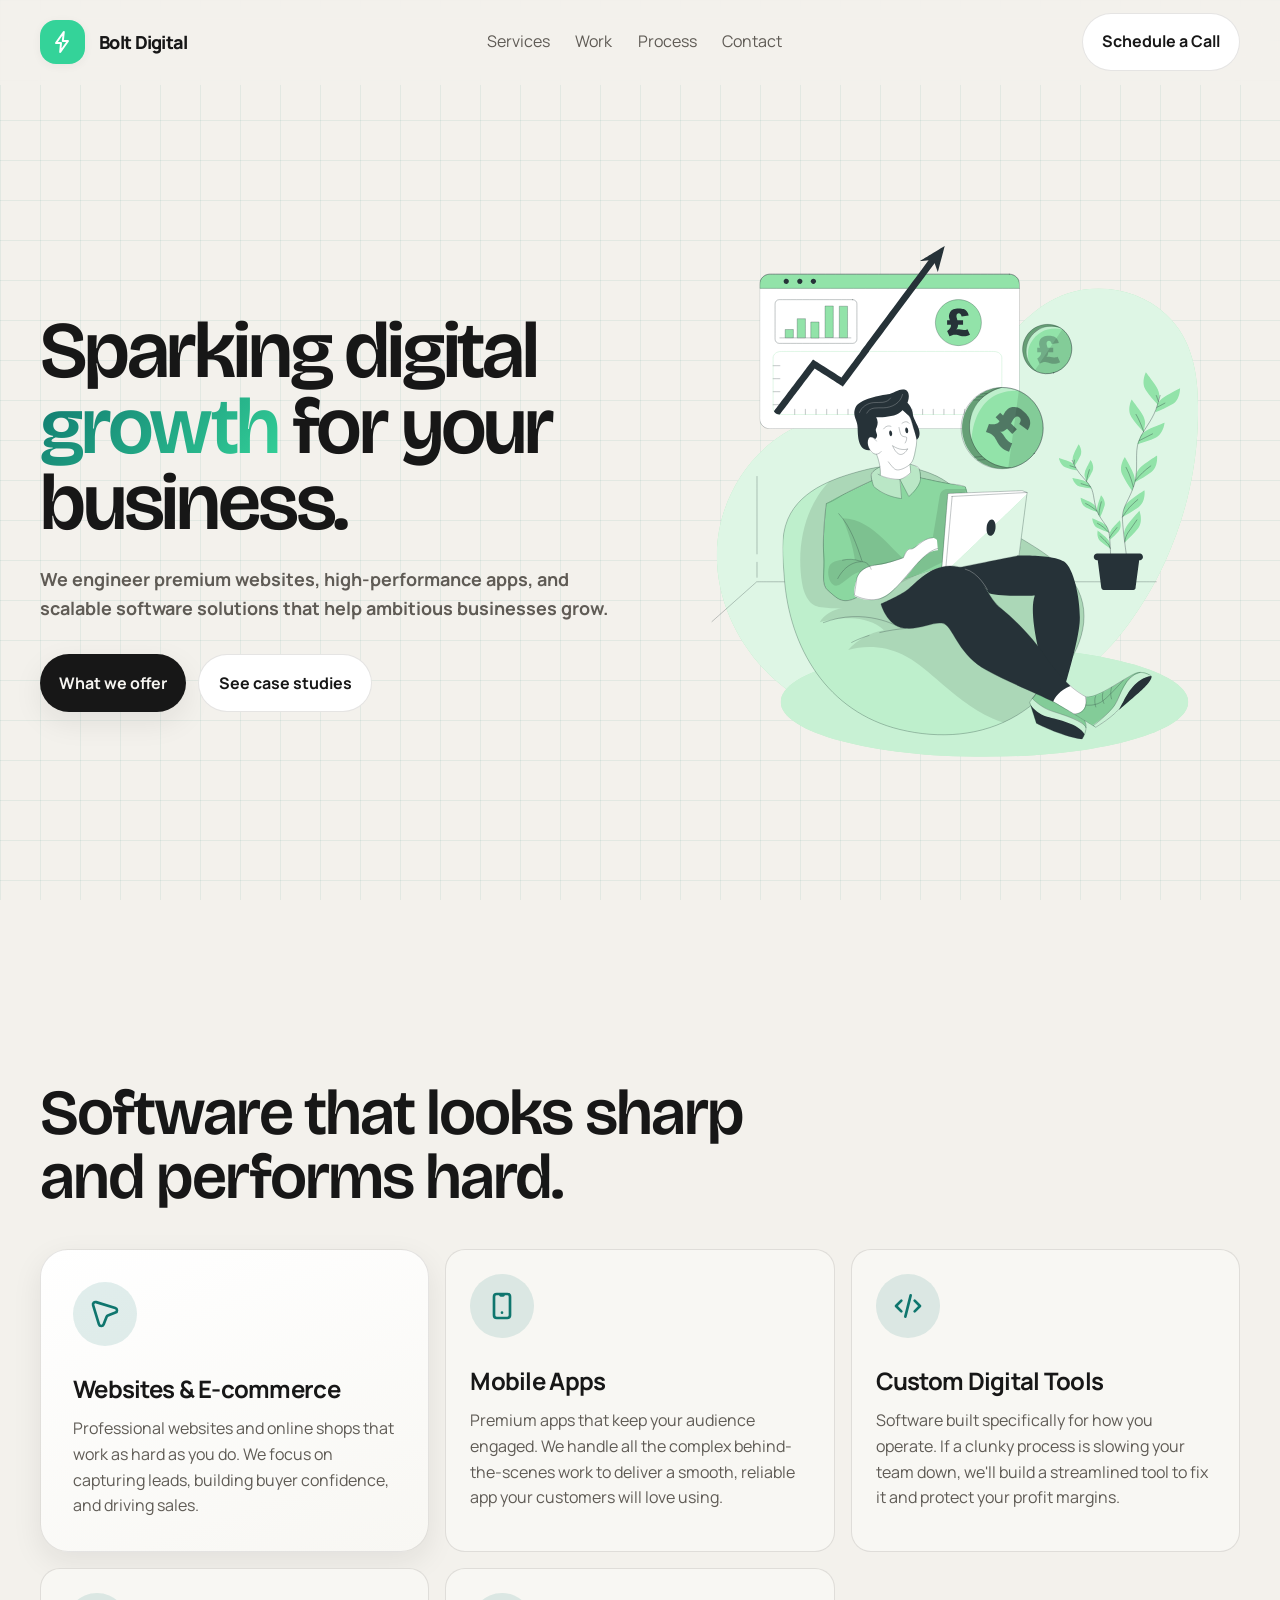
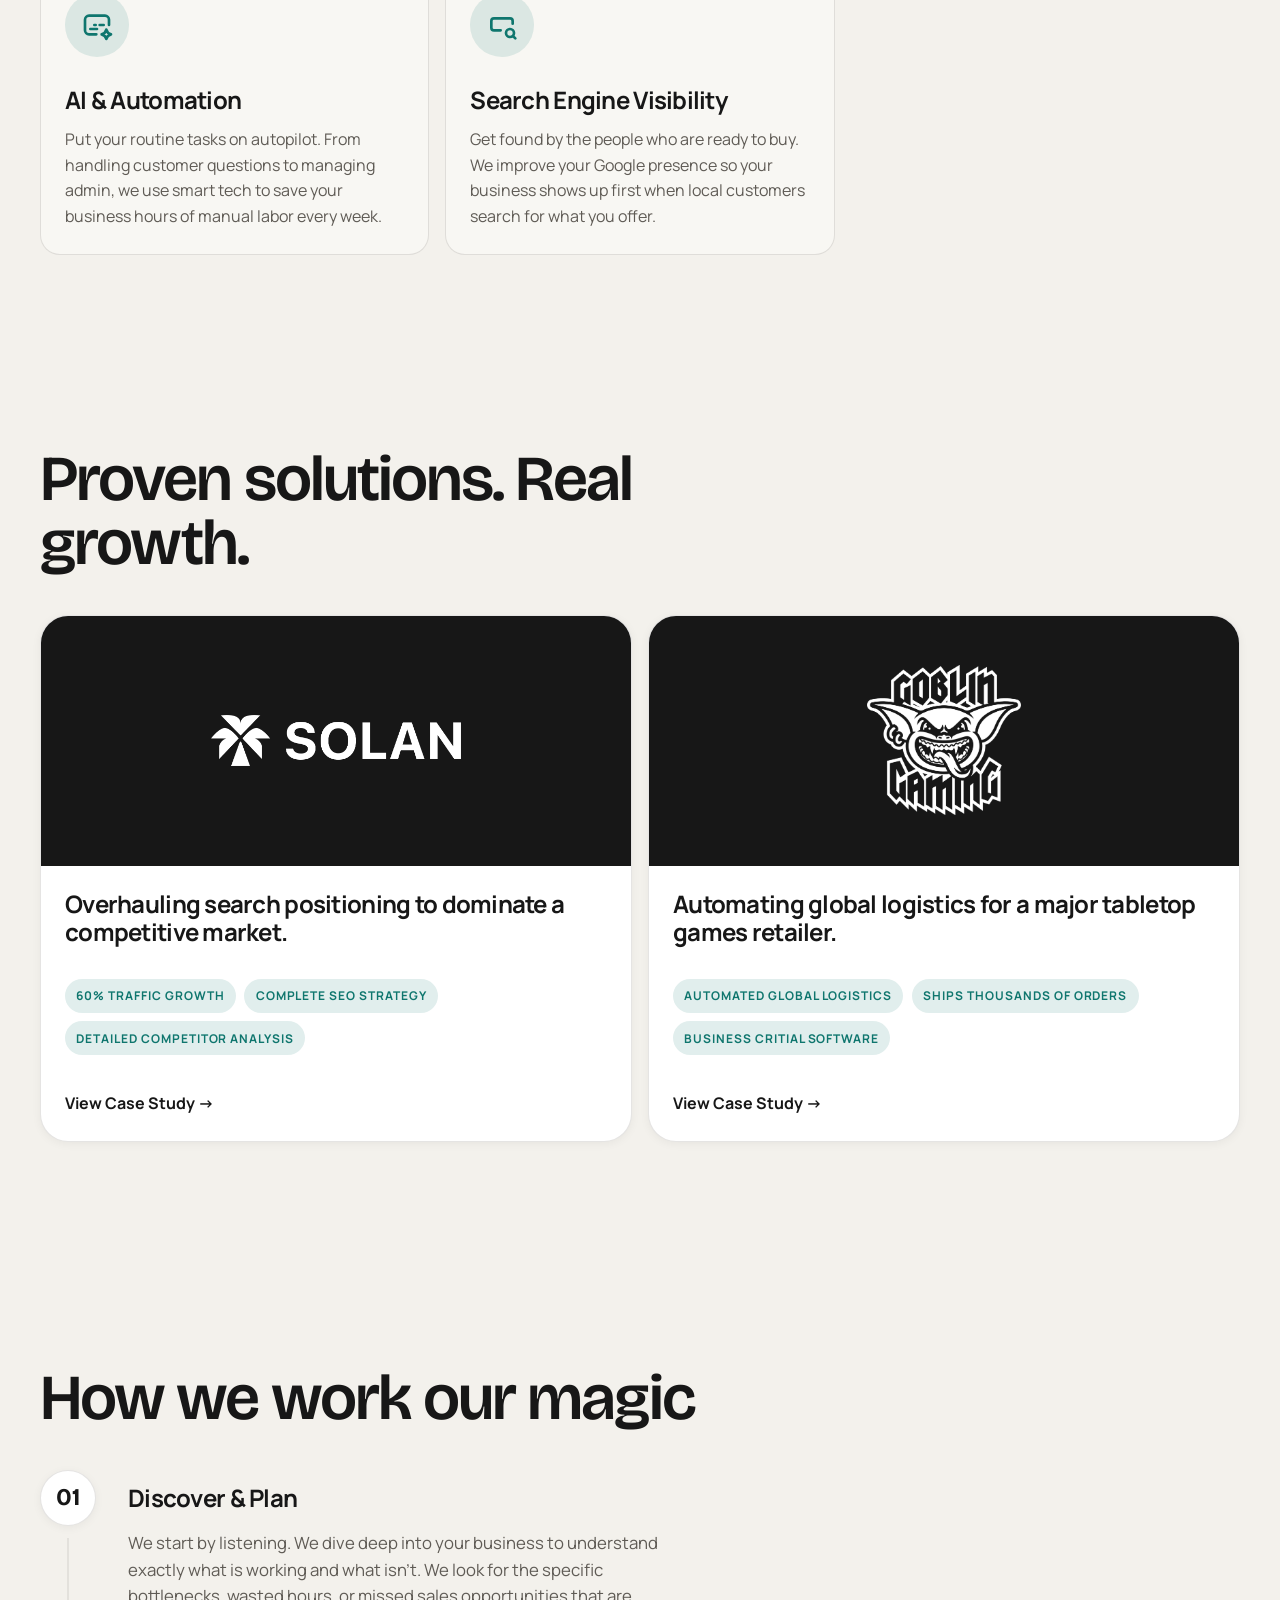
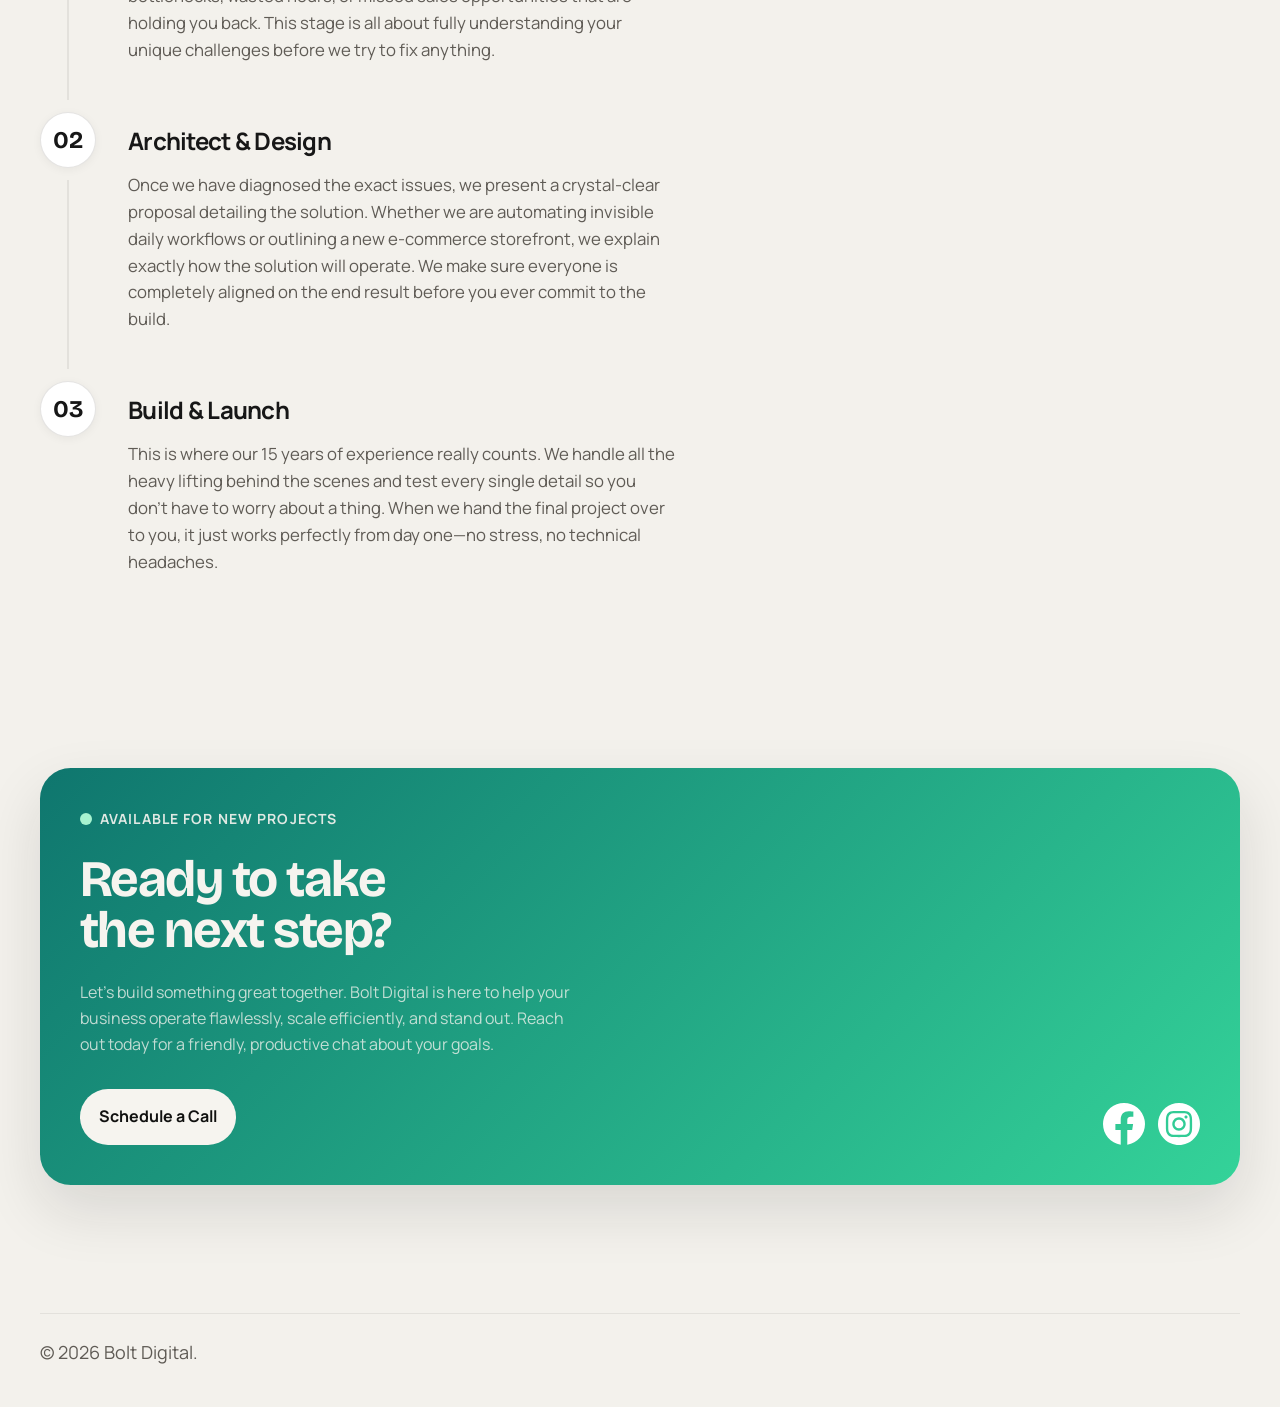
==== commit d88c9272: "Added calls" ====
--- a/index.html
+++ b/index.html
@@ -1113,7 +1113,7 @@
       </nav>
       <div class="nav-actions">
 
-        <a class="btn btn-secondary" href="/contact/">Get in touch</a>
+        <a class="btn btn-secondary" href="/contact/">Schedule a Call</a>
       </div>
     </div>
   </header>
@@ -4091,9 +4091,7 @@
               scale efficiently, and stand out. Reach out today for a friendly, productive chat about your goals.</p>
             <div class="contact-line">
 
-              <a class="btn btn-primary" href="/contact" style="background:#f6f4ef;color:#111110;box-shadow:none">Start
-                the
-                conversation</a>
+              <a class="btn btn-primary" href="/contact" style="background:#f6f4ef;color:#111110;box-shadow:none">Schedule a Call</a>
 
 
 
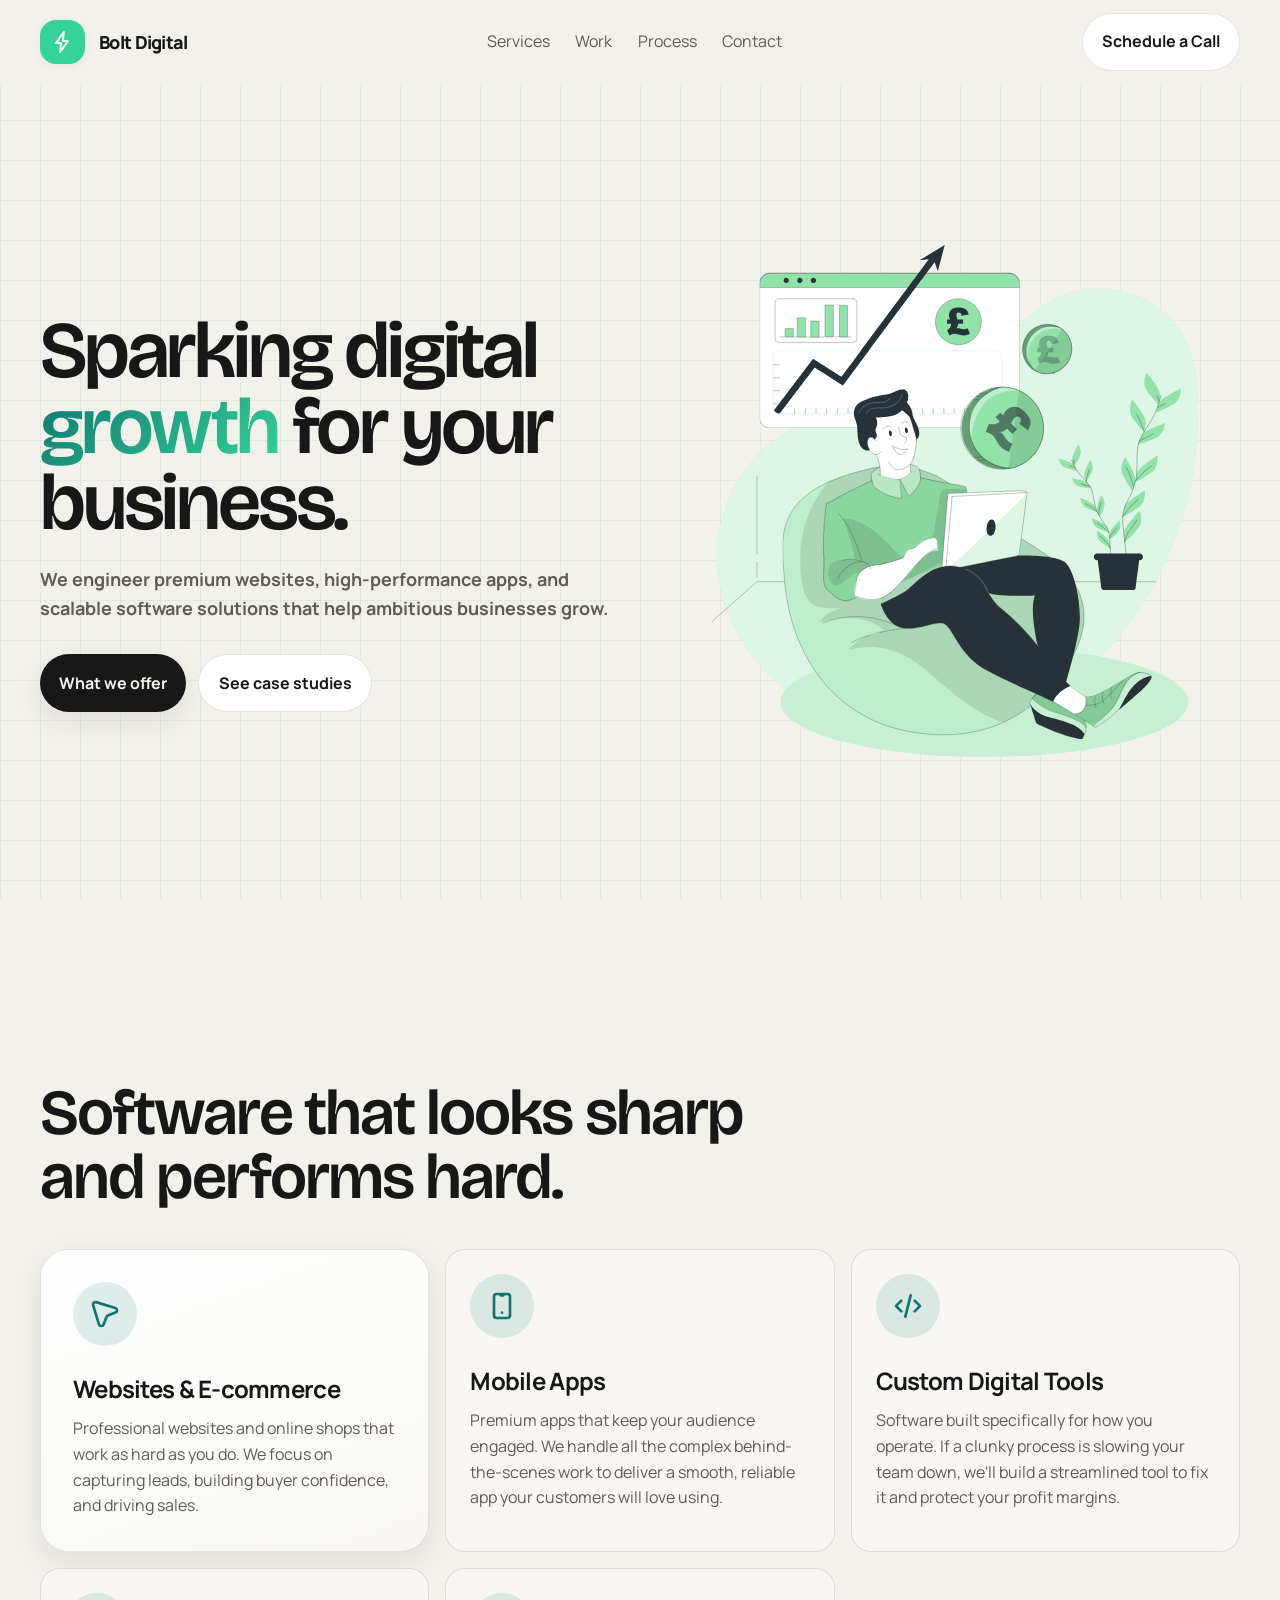
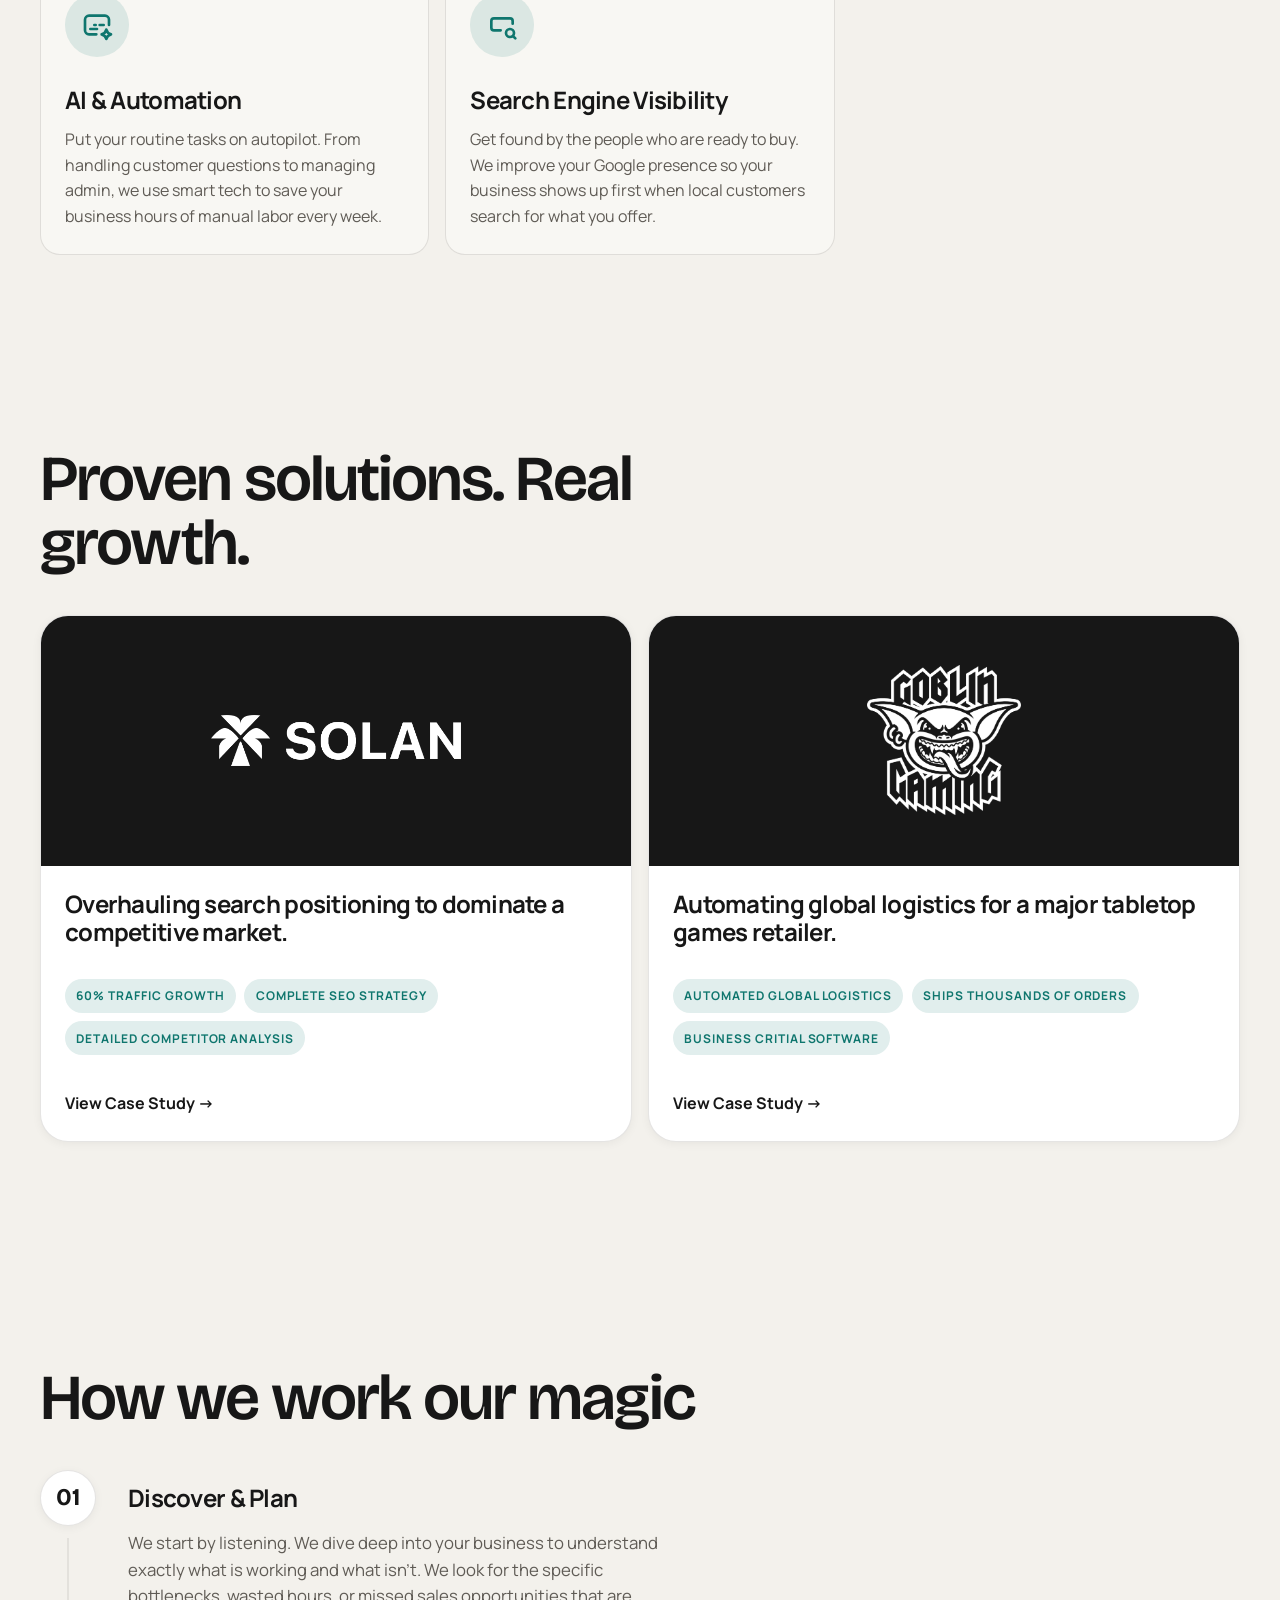
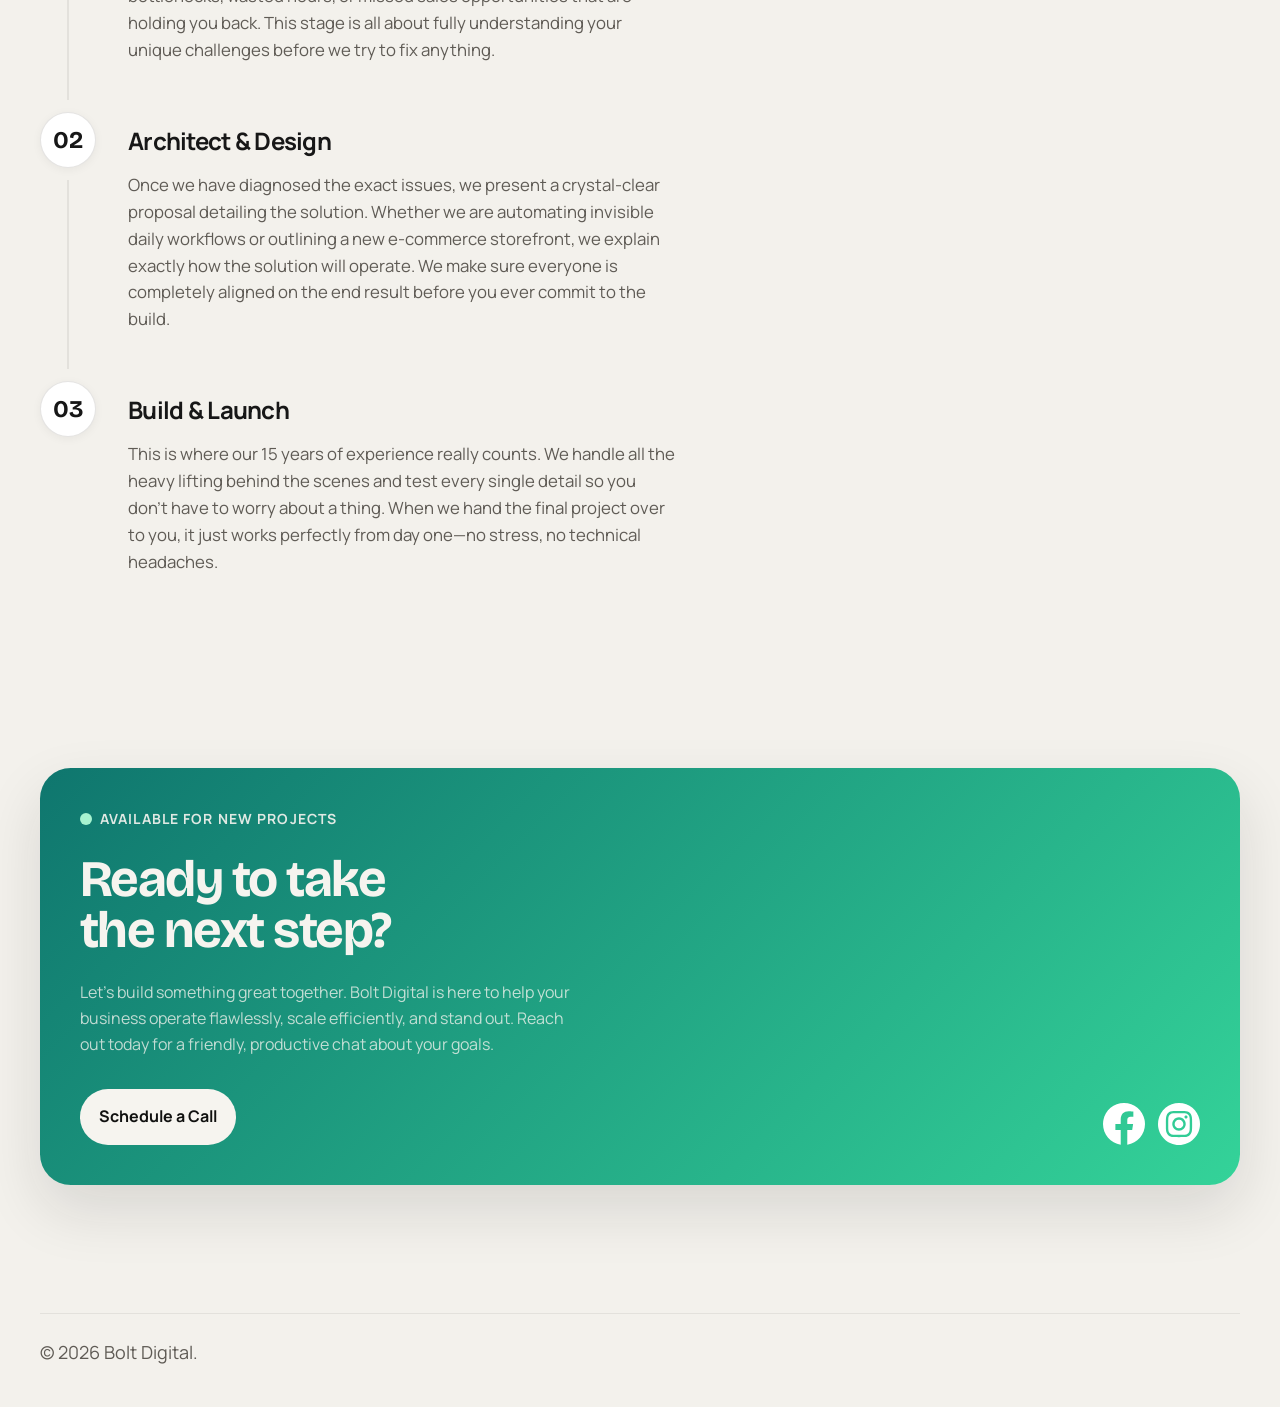
==== commit 3e1aebda: "ios fix" ====
--- a/index.html
+++ b/index.html
@@ -195,6 +195,7 @@
       top: 0;
       z-index: 50;
       border-bottom: 1px solid transparent;
+      background: #ffffff;
       background: color-mix(in srgb, var(--color-bg) 84%, transparent);
       backdrop-filter: blur(18px);
     }
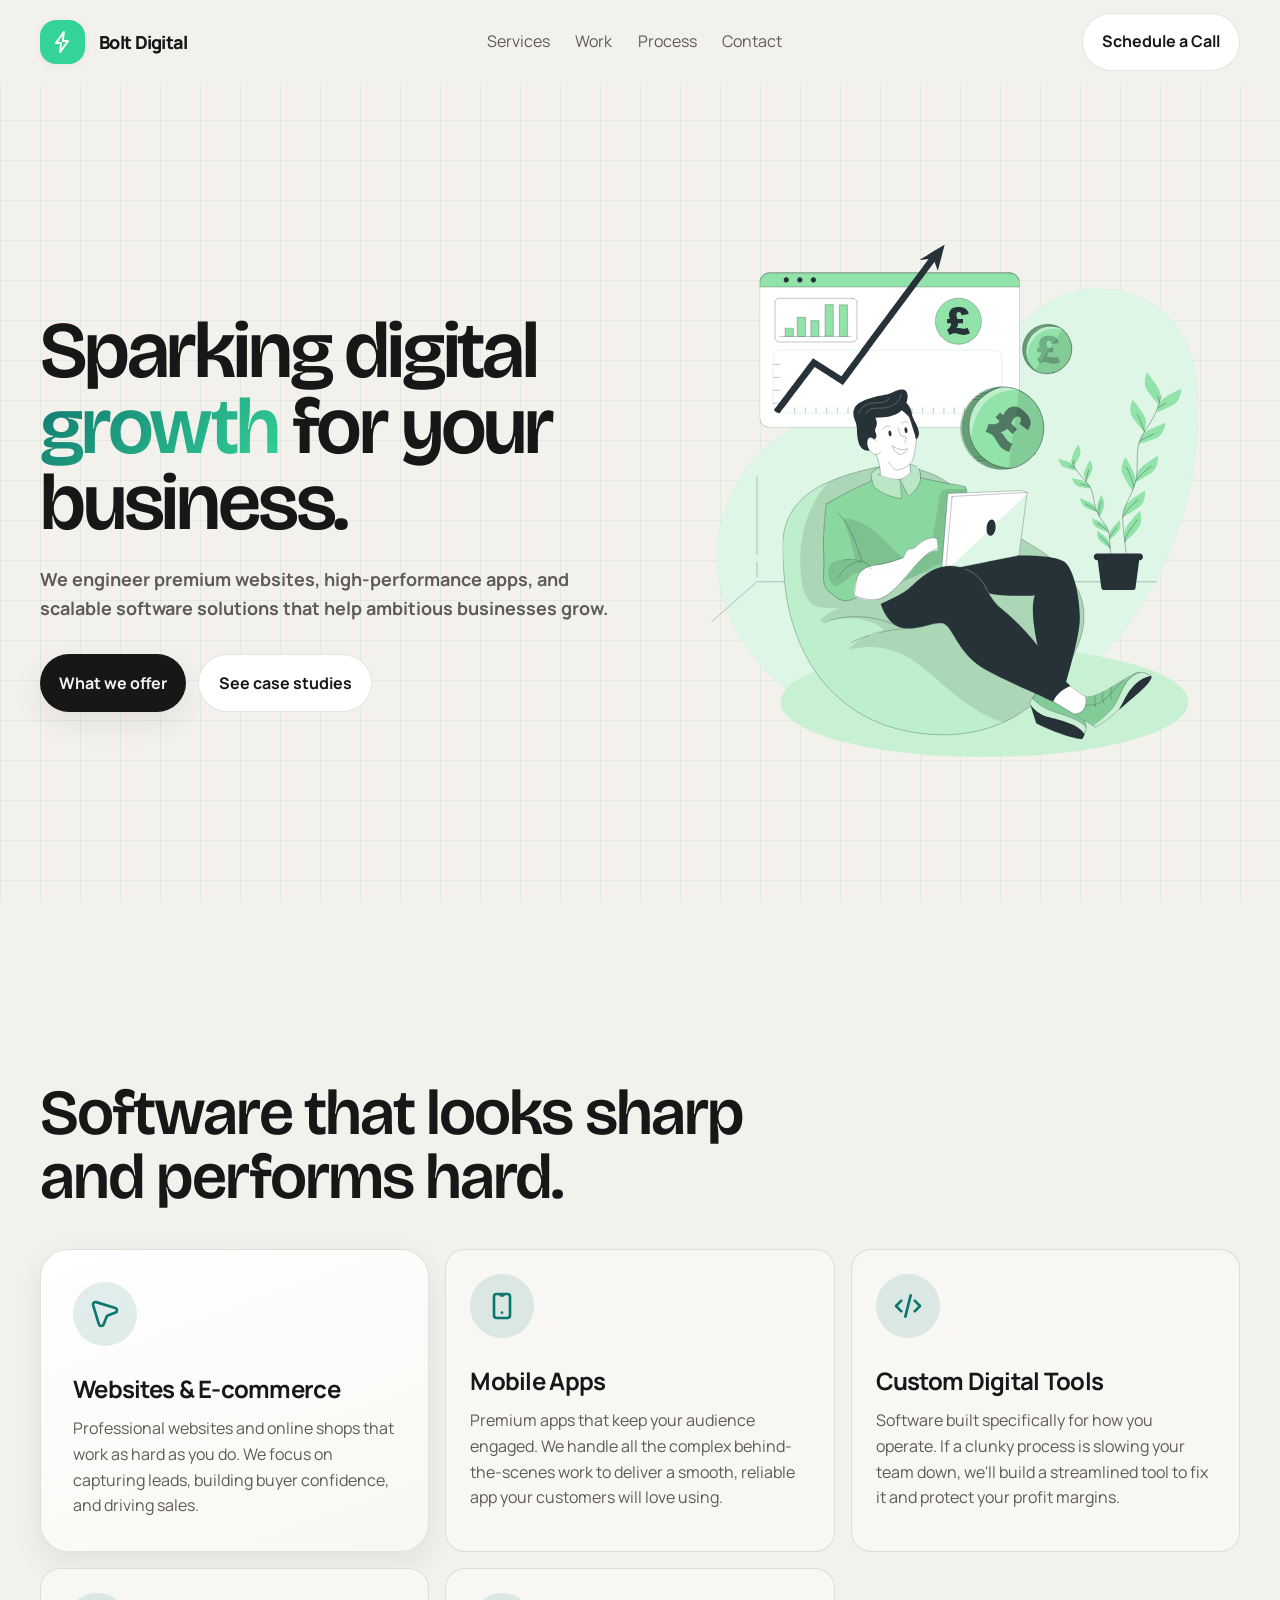
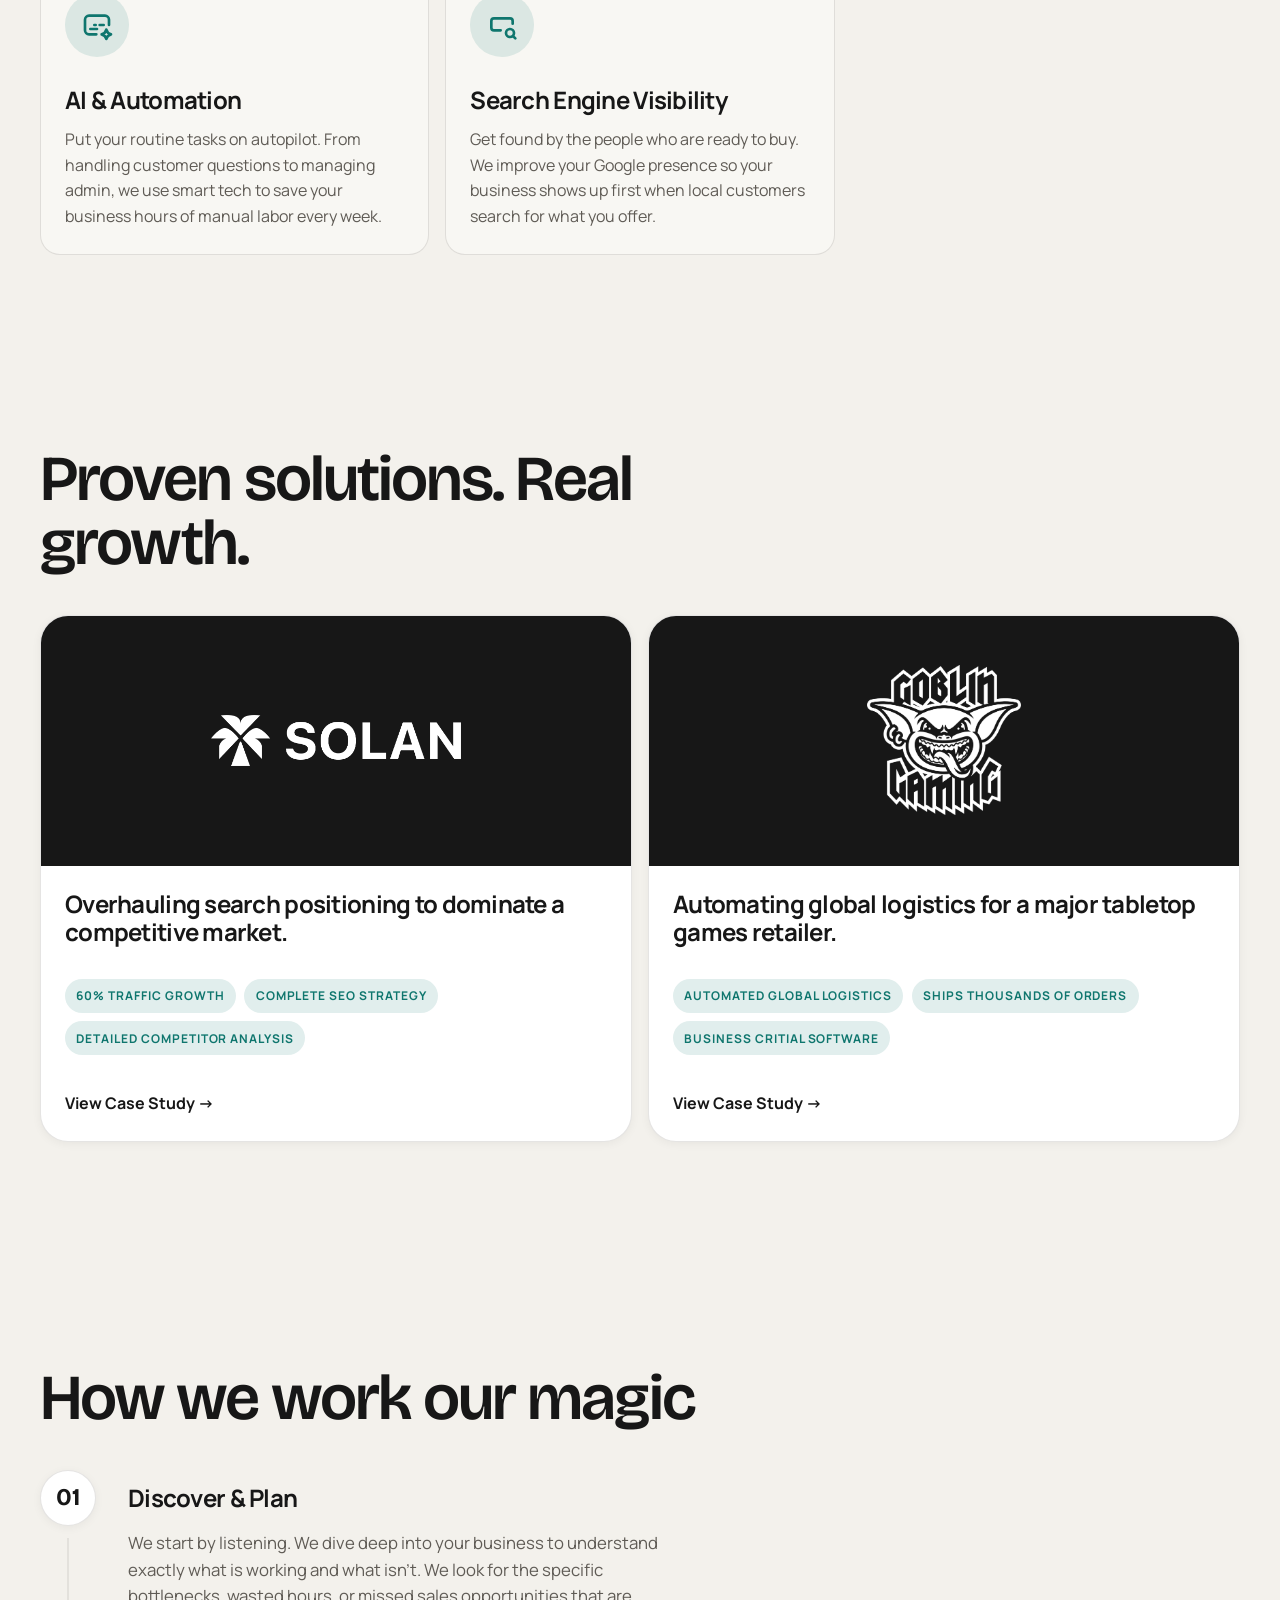
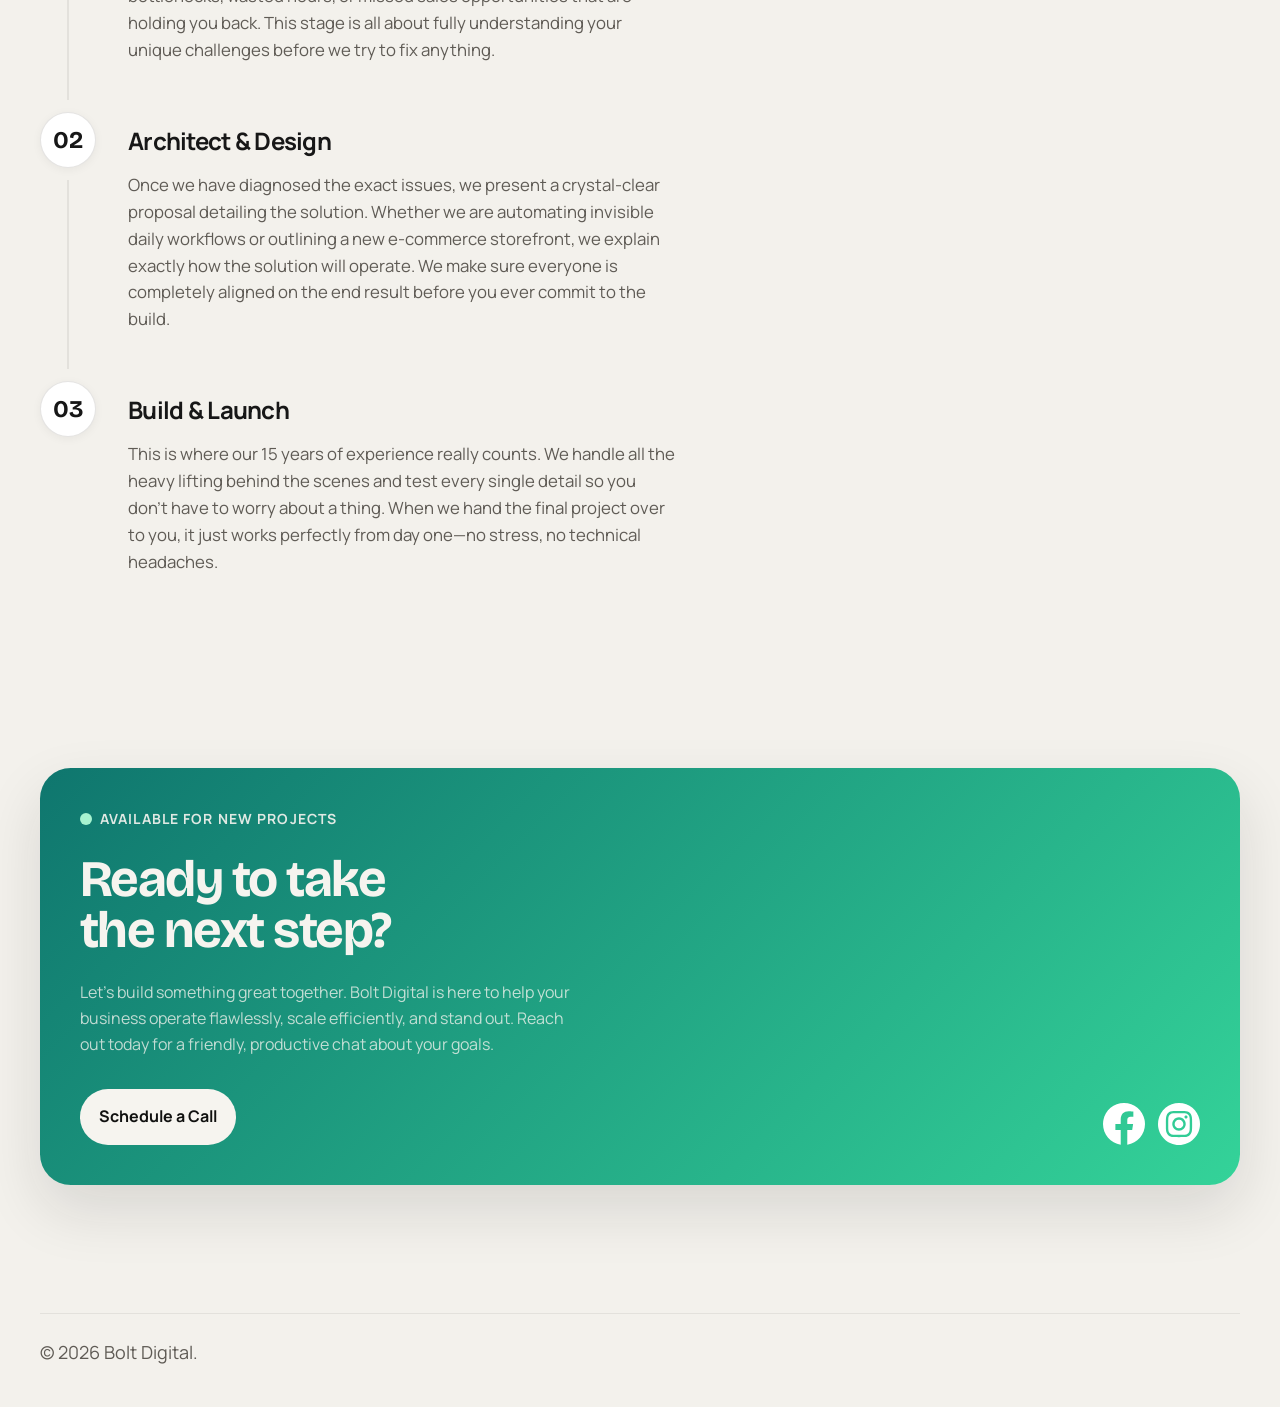
==== commit e41c9851: "fix svg" ====
--- a/index.html
+++ b/index.html
@@ -952,14 +952,17 @@
 
     @media (max-width: 900px) {
       .hero {
-    grid-template-columns: 1fr;
-    grid-template-rows: auto auto; /* Let both rows size naturally */
-    align-content: center; /* Vertically center the entire group */
-height: calc(100dvh - 84px); /* Restores your full height constraint */
-    min-height: auto;
-
-    gap: var(--space-4);
-    text-align: center;
+        grid-template-columns: 1fr;
+        grid-template-rows: auto auto;
+        /* Let both rows size naturally */
+        align-content: center;
+        /* Vertically center the entire group */
+        height: calc(100dvh - 84px);
+        /* Restores your full height constraint */
+        min-height: auto;
+
+        gap: var(--space-4);
+        text-align: center;
       }
 
       .hero-grid {
@@ -1134,2734 +1137,949 @@
         </div>
 
         <div class="hero-visual reveal delay-200">
-          <svg fill="none" height="100%" width="100%" viewBox="0 0 2000 2000" xmlns:xlink="http://www.w3.org/1999/xlink"
-            xmlns="http://www.w3.org/2000/svg">
+          <svg xmlns="http://www.w3.org/2000/svg" version="1.1" height="100%" width="100%" viewBox="0 0 2000 2000"
+            preserveAspectRatio="xMidYMid meet" fill="none">
             <defs>
-              <clipPath id="i0">
+              <clipPath id="hero-clip-background" clipPathUnits="userSpaceOnUse">
                 <rect height="1545" width="1695" y="0" x="0" />
               </clipPath>
-              <g id="i1">
-                <g transform="matrix(1,0,0,1,847.29,772.514)" id="i2">
-                  <g id="i2">
-                    <path fill="#92e3a9"
-                      d="M101.298,-525.574C175.898,-592.974,237.458,-676.934,324.738,-726.854C454.938,-801.374,623.618,-783.574,734.698,-681.534C845.778,-579.494,851.578,-424.294,845.778,-284.294C838.646,-120.869,799.905,39.624,731.698,188.306C690.411,278.729,638.528,363.926,577.138,442.106C439.418,617.026,210.378,741.106,-8.102,763.866C-134.582,777.026,-264.382,778.546,-386.782,744.106C-452.041,725.75,-514.097,697.488,-570.782,660.306C-737.222,551.186,-850.462,358.226,-847.222,159.186C-843.982,-39.854,-715.222,-235.614,-527.222,-301.574C-430.862,-335.614,-326.382,-335.934,-226.382,-357.574C-104.421,-384.171,8.512,-442.071,101.298,-525.574Z" />
-                  </g>
-                </g>
-                <g transform="matrix(1,0,0,1,847.29,772.514)" opacity="0.7" id="i2">
-                  <g id="i2">
-                    <path fill="#ffffff"
-                      d="M101.298,-525.574C175.898,-592.974,237.458,-676.934,324.738,-726.854C454.938,-801.374,623.618,-783.574,734.698,-681.534C845.778,-579.494,851.578,-424.294,845.778,-284.294C838.646,-120.869,799.905,39.624,731.698,188.306C690.411,278.729,638.528,363.926,577.138,442.106C439.418,617.026,210.378,741.106,-8.102,763.866C-134.582,777.026,-264.382,778.546,-386.782,744.106C-452.041,725.75,-514.097,697.488,-570.782,660.306C-737.222,551.186,-850.462,358.226,-847.222,159.186C-843.982,-39.854,-715.222,-235.614,-527.222,-301.574C-430.862,-335.614,-326.382,-335.934,-226.382,-357.574C-104.421,-384.171,8.512,-442.071,101.298,-525.574Z" />
-                  </g>
-                </g>
-              </g>
-              <clipPath id="i3">
+              <clipPath id="hero-clip-shadow" clipPathUnits="userSpaceOnUse">
                 <rect height="386" width="1435" y="0" x="0" />
               </clipPath>
-              <g id="i4">
-                <g transform="matrix(1,0,0,1,717.32,193.2)" id="i2">
-                  <g id="i2">
-                    <path fill="#92e3a9"
-                      d="M0,193.2C396.165,193.2,717.32,106.701,717.32,0C717.32,-106.701,396.165,-193.2,0,-193.2C-396.165,-193.2,-717.32,-106.701,-717.32,0C-717.32,106.701,-396.165,193.2,0,193.2Z" />
-                  </g>
-                </g>
-                <g transform="matrix(1,0,0,1,717.32,193.2)" opacity="0.5" id="i2">
-                  <g id="i2">
-                    <path fill="#ffffff"
-                      d="M0,193.2C396.165,193.2,717.32,106.701,717.32,0C717.32,-106.701,396.165,-193.2,0,-193.2C-396.165,-193.2,-717.32,-106.701,-717.32,0C-717.32,106.701,-396.165,193.2,0,193.2Z" />
-                  </g>
-                </g>
-              </g>
-              <clipPath id="i5">
+              <clipPath id="hero-clip-dashboard" clipPathUnits="userSpaceOnUse">
                 <rect height="644" width="915" y="0" x="0" />
               </clipPath>
-              <g id="i6">
-                <g transform="matrix(1,0,0,1,457.46,371.66)" id="i2">
-                  <g id="i2">
+              <clipPath id="hero-clip-scene" clipPathUnits="userSpaceOnUse">
+                <rect height="1091" width="1941" y="0" x="0" />
+              </clipPath>
+              <clipPath id="hero-clip-plant" clipPathUnits="userSpaceOnUse">
+                <rect height="1473" width="511" y="0" x="0" />
+              </clipPath>
+              <clipPath id="hero-clip-character" clipPathUnits="userSpaceOnUse">
+                <rect height="1233" width="1300" y="0" x="0" />
+              </clipPath>
+            </defs>
+            <g transform="matrix(1,0,0,1,157.802,209.674)">
+              <g clip-path="url(#hero-clip-background)">
+                <g transform="matrix(1,0,0,1,847.29,772.514)">
+                  <path fill="#92e3a9"
+                    d="M101.298,-525.574C175.898,-592.974,237.458,-676.934,324.738,-726.854C454.938,-801.374,623.618,-783.574,734.698,-681.534C845.778,-579.494,851.578,-424.294,845.778,-284.294C838.646,-120.869,799.905,39.624,731.698,188.306C690.411,278.729,638.528,363.926,577.138,442.106C439.418,617.026,210.378,741.106,-8.102,763.866C-134.582,777.026,-264.382,778.546,-386.782,744.106C-452.041,725.75,-514.097,697.488,-570.782,660.306C-737.222,551.186,-850.462,358.226,-847.222,159.186C-843.982,-39.854,-715.222,-235.614,-527.222,-301.574C-430.862,-335.614,-326.382,-335.934,-226.382,-357.574C-104.421,-384.171,8.512,-442.071,101.298,-525.574Z" />
+                </g>
+                <g transform="matrix(1,0,0,1,847.29,772.514)" opacity="0.7">
+                  <path fill="#ffffff"
+                    d="M101.298,-525.574C175.898,-592.974,237.458,-676.934,324.738,-726.854C454.938,-801.374,623.618,-783.574,734.698,-681.534C845.778,-579.494,851.578,-424.294,845.778,-284.294C838.646,-120.869,799.905,39.624,731.698,188.306C690.411,278.729,638.528,363.926,577.138,442.106C439.418,617.026,210.378,741.106,-8.102,763.866C-134.582,777.026,-264.382,778.546,-386.782,744.106C-452.041,725.75,-514.097,697.488,-570.782,660.306C-737.222,551.186,-850.462,358.226,-847.222,159.186C-843.982,-39.854,-715.222,-235.614,-527.222,-301.574C-430.862,-335.614,-326.382,-335.934,-226.382,-357.574C-104.421,-384.171,8.512,-442.071,101.298,-525.574Z" />
+                </g>
+              </g>
+            </g>
+            <g transform="matrix(1,0,0,1,382.9,1472)">
+              <g clip-path="url(#hero-clip-shadow)">
+                <g transform="matrix(1,0,0,1,717.32,193.2)">
+                  <path fill="#92e3a9"
+                    d="M0,193.2C396.165,193.2,717.32,106.701,717.32,0C717.32,-106.701,396.165,-193.2,0,-193.2C-396.165,-193.2,-717.32,-106.701,-717.32,0C-717.32,106.701,-396.165,193.2,0,193.2Z" />
+                </g>
+                <g transform="matrix(1,0,0,1,717.32,193.2)" opacity="0.5">
+                  <path fill="#ffffff"
+                    d="M0,193.2C396.165,193.2,717.32,106.701,717.32,0C717.32,-106.701,396.165,-193.2,0,-193.2C-396.165,-193.2,-717.32,-106.701,-717.32,0C-717.32,106.701,-396.165,193.2,0,193.2Z" />
+                </g>
+              </g>
+            </g>
+            <g transform="translate(766.18,495.64)">
+              <animateTransform repeatCount="indefinite" type="translate" attributeName="transform" dur="10s" begin="0s"
+                calcMode="spline"
+                values="766.18 495.64;766.18 495.64;766.18 376.64;766.18 495.64;766.18 376.64;766.18 495.64;766.18 376.64;766.18 495.64"
+                keyTimes="0;0.033333;0.199444;0.365556;0.531667;0.697777;0.86389;1"
+                keySplines="0 0 1 1;0.333 0 0.667 1;0.333 0 0.667 1;0.333 0 0.667 1;0.333 0 0.667 1;0.333 0 0.667 1;0.333 0 0.667 1"
+                fill="freeze" attributeType="XML" />
+              <g transform="scale(1,1) translate(-457.5,-322)">
+                <g clip-path="url(#hero-clip-dashboard)">
+                  <g transform="matrix(1,0,0,1,457.46,371.66)">
                     <path fill="#ffffff"
                       d="M421.66,-272.18C421.66,-272.18,-421.66,-272.18,-421.66,-272.18C-441.432,-272.18,-457.46,-256.152,-457.46,-236.38C-457.46,-236.38,-457.46,236.38,-457.46,236.38C-457.46,256.152,-441.432,272.18,-421.66,272.18C-421.66,272.18,421.66,272.18,421.66,272.18C441.432,272.18,457.46,256.152,457.46,236.38C457.46,236.38,457.46,-236.38,457.46,-236.38C457.46,-256.152,441.432,-272.18,421.66,-272.18Z" />
                   </g>
-                </g>
-                <g transform="matrix(1,0,0,1,457.46,124.36)" id="i2">
-                  <g id="i2">
+                  <g transform="matrix(1,0,0,1,457.46,124.36)">
                     <path fill="#92e3a9"
                       d="M457.46,25.08C457.46,25.08,457.46,10.92,457.46,10.92C457.492,6.214,456.594,1.548,454.818,-2.811C453.043,-7.17,450.424,-11.135,447.113,-14.479C443.802,-17.823,439.863,-20.482,435.523,-22.301C431.183,-24.12,426.526,-25.064,421.82,-25.08C421.82,-25.08,-421.66,-25.08,-421.66,-25.08C-431.173,-25.027,-440.279,-21.211,-446.987,-14.465C-453.695,-7.719,-457.46,1.407,-457.46,10.92C-457.46,10.92,-457.46,25.08,-457.46,25.08C-457.46,25.08,457.46,25.08,457.46,25.08Z" />
                   </g>
-                </g>
-                <g transform="matrix(1,0,0,1,457.46,371.66)" id="i2">
-                  <g id="i2">
+                  <g transform="matrix(1,0,0,1,457.46,371.66)">
                     <path stroke-linejoin="round" stroke-linecap="round" stroke-width="1" stroke="#263238"
                       d="M421.66,-272.18C421.66,-272.18,-421.66,-272.18,-421.66,-272.18C-441.432,-272.18,-457.46,-256.152,-457.46,-236.38C-457.46,-236.38,-457.46,236.38,-457.46,236.38C-457.46,256.152,-441.432,272.18,-421.66,272.18C-421.66,272.18,421.66,272.18,421.66,272.18C441.432,272.18,457.46,256.152,457.46,236.38C457.46,236.38,457.46,-236.38,457.46,-236.38C457.46,-256.152,441.432,-272.18,421.66,-272.18Z" />
                   </g>
-                </g>
-                <g transform="matrix(1,0,0,1,457.46,124.36)" id="i2">
-                  <g id="i2">
+                  <g transform="matrix(1,0,0,1,457.46,124.36)">
                     <path stroke-linejoin="round" stroke-linecap="round" stroke-width="1" stroke="#263238"
                       d="M457.46,25.08C457.46,25.08,457.46,10.92,457.46,10.92C457.492,6.214,456.594,1.548,454.818,-2.811C453.043,-7.17,450.424,-11.135,447.113,-14.479C443.802,-17.823,439.863,-20.482,435.523,-22.301C431.183,-24.12,426.526,-25.064,421.82,-25.08C421.82,-25.08,-421.66,-25.08,-421.66,-25.08C-431.173,-25.027,-440.279,-21.211,-446.987,-14.465C-453.695,-7.719,-457.46,1.407,-457.46,10.92C-457.46,10.92,-457.46,25.08,-457.46,25.08C-457.46,25.08,457.46,25.08,457.46,25.08Z" />
                   </g>
-                </g>
-                <g transform="matrix(1,0,0,1,93.6,124.48)" id="i2">
-                  <g id="i2">
+                  <g transform="matrix(1,0,0,1,93.6,124.48)">
                     <path fill="#263238"
                       d="M7.636,5.06C8.638,3.548,9.168,1.773,9.16,-0.04C9.149,-2.462,8.18,-4.782,6.463,-6.491C4.746,-8.2,2.422,-9.16,0,-9.16C-1.813,-9.16,-3.586,-8.621,-5.093,-7.613C-6.6,-6.605,-7.775,-5.172,-8.467,-3.496C-9.159,-1.82,-9.338,0.024,-8.981,1.802C-8.624,3.58,-7.748,5.212,-6.463,6.491C-5.178,7.77,-3.541,8.64,-1.762,8.989C0.017,9.338,1.86,9.15,3.533,8.451C5.206,7.752,6.634,6.572,7.636,5.06Z" />
                   </g>
-                </g>
-                <g transform="matrix(1,0,0,1,141.4,124.48)" id="i2">
-                  <g id="i2">
+                  <g transform="matrix(1,0,0,1,141.4,124.48)">
                     <path fill="#263238"
                       d="M7.636,5.06C8.638,3.548,9.168,1.773,9.16,-0.04C9.149,-2.462,8.18,-4.782,6.463,-6.491C4.746,-8.2,2.422,-9.16,0,-9.16C-1.813,-9.16,-3.586,-8.621,-5.093,-7.613C-6.6,-6.605,-7.775,-5.172,-8.467,-3.496C-9.159,-1.82,-9.338,0.024,-8.981,1.802C-8.624,3.58,-7.748,5.212,-6.463,6.491C-5.178,7.77,-3.541,8.64,-1.762,8.989C0.017,9.338,1.86,9.15,3.533,8.451C5.206,7.752,6.634,6.572,7.636,5.06Z" />
                   </g>
-                </g>
-                <g transform="matrix(1,0,0,1,189.2,124.44)" id="i2">
-                  <g id="i2">
+                  <g transform="matrix(1,0,0,1,189.2,124.44)">
                     <path fill="#263238"
                       d="M0,9.16C5.059,9.16,9.16,5.059,9.16,0C9.16,-5.059,5.059,-9.16,0,-9.16C-5.059,-9.16,-9.16,-5.059,-9.16,0C-9.16,5.059,-5.059,9.16,0,9.16Z" />
                   </g>
-                </g>
-                <g transform="matrix(1,0,0,1,198.34,266.06)" id="i2">
-                  <g id="i2">
+                  <g transform="matrix(1,0,0,1,198.34,266.06)">
                     <path stroke-linejoin="round" stroke-linecap="round" stroke-width="1" stroke="#263238"
                       d="M129.34,-76.98C129.34,-76.98,-129.34,-76.98,-129.34,-76.98C-137.492,-76.98,-144.1,-70.372,-144.1,-62.22C-144.1,-62.22,-144.1,62.22,-144.1,62.22C-144.1,70.372,-137.492,76.98,-129.34,76.98C-129.34,76.98,129.34,76.98,129.34,76.98C137.492,76.98,144.1,70.372,144.1,62.22C144.1,62.22,144.1,-62.22,144.1,-62.22C144.1,-70.372,137.492,-76.98,129.34,-76.98Z" />
                   </g>
-                </g>
-                <g transform="matrix(1,0,0,1,196.14,323.68)" id="i2">
-                  <g id="i2">
+                  <g transform="matrix(1,0,0,1,196.14,323.68)">
                     <path stroke-linejoin="round" stroke-linecap="round" stroke-width="1" stroke="#263238"
                       d="M124.94,0C124.94,0,-124.94,0,-124.94,0" />
                   </g>
-                </g>
-                <g transform="matrix(1,0,0,1,104.26,308.78)" id="i2">
-                  <g id="i2">
+                  <g transform="matrix(1,0,0,1,104.26,308.78)">
                     <path stroke-width="1" stroke="#263238" fill="#92e3a9"
                       d="M14.5,-14.5C14.5,-14.5,-14.5,-14.5,-14.5,-14.5C-14.5,-14.5,-14.5,14.5,-14.5,14.5C-14.5,14.5,14.5,14.5,14.5,14.5C14.5,14.5,14.5,-14.5,14.5,-14.5Z" />
                   </g>
-                </g>
-                <g transform="matrix(1,0,0,1,146.7,289.92)" id="i2">
-                  <g id="i2">
+                  <g transform="matrix(1,0,0,1,146.7,289.92)">
                     <path stroke-width="1" stroke="#263238" fill="#92e3a9"
                       d="M14.5,-33.76C14.5,-33.76,-14.5,-33.76,-14.5,-33.76C-14.5,-33.76,-14.5,33.76,-14.5,33.76C-14.5,33.76,14.5,33.76,14.5,33.76C14.5,33.76,14.5,-33.76,14.5,-33.76Z" />
                   </g>
-                </g>
-                <g transform="matrix(1,0,0,1,194.5,296.06)" id="i2">
-                  <g id="i2">
+                  <g transform="matrix(1,0,0,1,194.5,296.06)">
                     <path stroke-width="1" stroke="#263238" fill="#92e3a9"
                       d="M14.5,-28.3C14.5,-28.3,-14.5,-28.3,-14.5,-28.3C-14.5,-28.3,-14.5,28.3,-14.5,28.3C-14.5,28.3,14.5,28.3,14.5,28.3C14.5,28.3,14.5,-28.3,14.5,-28.3Z" />
                   </g>
-                </g>
-                <g transform="matrix(1,0,0,1,244.74,266.9)" id="i2">
-                  <g id="i2">
+                  <g transform="matrix(1,0,0,1,244.74,266.9)">
                     <path stroke-width="1" stroke="#263238" fill="#92e3a9"
                       d="M14.5,-55.5C14.5,-55.5,-14.5,-55.5,-14.5,-55.5C-14.5,-55.5,-14.5,55.5,-14.5,55.5C-14.5,55.5,14.5,55.5,14.5,55.5C14.5,55.5,14.5,-55.5,14.5,-55.5Z" />
                   </g>
-                </g>
-                <g transform="matrix(1,0,0,1,294.94,267.78)" id="i2">
-                  <g id="i2">
+                  <g transform="matrix(1,0,0,1,294.94,267.78)">
                     <path stroke-width="1" stroke="#263238" fill="#92e3a9"
                       d="M14.5,-55.5C14.5,-55.5,-14.5,-55.5,-14.5,-55.5C-14.5,-55.5,-14.5,55.5,-14.5,55.5C-14.5,55.5,14.5,55.5,14.5,55.5C14.5,55.5,14.5,-55.5,14.5,-55.5Z" />
                   </g>
-                </g>
-                <g transform="matrix(1,0,0,1,699.76,269.92)" id="i2">
-                  <g id="i2">
+                  <g transform="matrix(1,0,0,1,699.76,269.92)">
                     <path stroke-width="1" stroke="#263238" fill="#92e3a9"
                       d="M0,81.08C44.779,81.08,81.08,44.779,81.08,0C81.08,-44.779,44.779,-81.08,0,-81.08C-44.779,-81.08,-81.08,-44.779,-81.08,0C-81.08,44.779,-44.779,81.08,0,81.08Z" />
                   </g>
-                </g>
-                <g transform="matrix(1,0,0,1,699.736,269.92)" id="i2">
-                  <g id="i2">
+                  <g transform="matrix(1,0,0,1,660,219.92) scale(0.8)">
                     <path fill="#263238"
-                      d="M6.664,58.88C6.664,58.88,6.664,50.56,6.664,50.56C12.278,49.292,17.268,46.097,20.769,41.529C24.27,36.961,26.059,31.31,25.824,25.56C25.824,12.12,16.024,2.6,6.504,-5.4C-1.496,-12.32,-8.616,-18.52,-8.616,-25.92C-8.616,-32.56,-5.456,-36.04,0.144,-36.04C5.744,-36.04,8.904,-31.64,8.904,-23.64C8.904,-23.64,8.904,-20.84,8.904,-20.84C8.904,-20.84,24.304,-22.48,24.304,-22.48C24.304,-22.48,24.304,-25.2,24.304,-25.2C24.304,-38.6,17.824,-48,6.664,-50.6C6.664,-50.6,6.664,-58.88,6.664,-58.88C6.664,-58.88,-6.936,-58.88,-6.936,-58.88C-6.936,-58.88,-6.936,-50.52,-6.936,-50.52C-17.976,-47.8,-24.296,-38.72,-24.296,-25.28C-24.296,-11.84,-14.656,-2.32,-4.976,5.68C3.184,12.44,10.104,18.8,10.104,26.2C10.201,27.564,10.001,28.933,9.519,30.213C9.037,31.493,8.284,32.654,7.311,33.615C6.338,34.576,5.17,35.316,3.884,35.783C2.598,36.25,1.227,36.433,-0.136,36.32C-6.416,36.32,-10.416,31.64,-10.416,23.92C-10.416,23.92,-10.416,19.92,-10.416,19.92C-10.416,19.92,-25.816,21.6,-25.816,21.6C-25.816,21.6,-25.816,25.36,-25.816,25.36C-26.089,31.1,-24.354,36.756,-20.908,41.355C-17.462,45.954,-12.521,49.209,-6.936,50.56C-6.936,50.56,-6.936,58.88,-6.936,58.88C-6.936,58.88,6.664,58.88,6.664,58.88Z" />
-                  </g>
-                </g>
-                <g transform="matrix(1,0,0,1,59.36,421.68)" id="i2">
-                  <g id="i2">
+                      d="M45.64,52.31h24.6v19.43H48.49c-0.28,4.57-1.11,8.69-2.52,12.37c-1.13,2.79-3.02,5.7-5.67,8.72c3.02-0.66,5.62-1,7.78-1 c2.77,0,6.36,0.53,10.79,1.58c6.06,1.38,10.9,2.08,14.53,2.08c2.96,0,5.54-0.25,7.72-0.75c2.21-0.5,5.09-1.55,8.63-3.15 l11.04,24.24c-5.34,2.66-10.05,4.51-14.12,5.54c-4.04,1.02-8.38,1.52-13.04,1.52c-5.09,0-10.88-0.89-17.44-2.66 c-8.58-2.35-13.89-3.71-15.97-4.1c-2.05-0.36-4.26-0.55-6.64-0.55c-6.97,0-14.67,2.43-23.08,7.31L0,99.8 c11.4-8.14,17.1-16.27,17.1-24.41c0-0.44-0.06-1.66-0.17-3.65H0V52.31h12.12c-2.05-7.11-3.24-11.26-3.49-12.4 c-0.33-1.72-0.5-3.85-0.5-6.39c0-6.75,1.8-12.81,5.4-18.18c3.57-5.37,8.3-9.27,14.17-11.68C33.57,1.22,41.46,0,51.39,0 c9.3,0,16.66,1.05,22.08,3.13C78.9,5.2,83.5,8.66,87.23,13.48c3.76,4.84,6.34,10.68,7.75,17.55l-31.05,4.84 c-1.55-5.76-3.35-9.58-5.37-11.46c-2.02-1.88-4.32-2.82-6.89-2.82c-3.13,0-5.65,1.02-7.58,3.07c-1.94,2.05-2.91,4.95-2.91,8.72 c0,2.02,0.19,3.93,0.58,5.78C42.12,41.04,43.42,45.42,45.64,52.31L45.64,52.31z" />
+                  </g>
+                  <g transform="matrix(1,0,0,1,59.36,421.68)">
                     <path stroke-linejoin="round" stroke-linecap="round" stroke-width="1" stroke="#263238"
                       d="M11.84,0C11.84,0,-11.84,0,-11.84,0" />
                   </g>
-                </g>
-                <g transform="matrix(1,0,0,1,59.36,467.44)" id="i2">
-                  <g id="i2">
+                  <g transform="matrix(1,0,0,1,59.36,467.44)">
                     <path stroke-linejoin="round" stroke-linecap="round" stroke-width="1" stroke="#263238"
                       d="M11.84,0C11.84,0,-11.84,0,-11.84,0" />
                   </g>
-                </g>
-                <g transform="matrix(1,0,0,1,59.36,513.24)" id="i2">
-                  <g id="i2">
+                  <g transform="matrix(1,0,0,1,59.36,513.24)">
                     <path stroke-linejoin="round" stroke-linecap="round" stroke-width="1" stroke="#263238"
                       d="M11.84,0C11.84,0,-11.84,0,-11.84,0" />
                   </g>
-                </g>
-                <g transform="matrix(1,0,0,1,59.36,559)" id="i2">
-                  <g id="i2">
+                  <g transform="matrix(1,0,0,1,59.36,559)">
                     <path stroke-linejoin="round" stroke-linecap="round" stroke-width="1" stroke="#263238"
                       d="M11.84,0C11.84,0,-11.84,0,-11.84,0" />
                   </g>
-                </g>
-                <g transform="matrix(1,0,0,1,123.4,584.36)" id="i2">
-                  <g id="i2">
+                  <g transform="matrix(1,0,0,1,123.4,584.36)">
                     <path stroke-linejoin="round" stroke-linecap="round" stroke-width="1" stroke="#263238"
                       d="M0,-9.2C0,-9.2,0,9.2,0,9.2" />
                   </g>
-                </g>
-                <g transform="matrix(1,0,0,1,160.92,584.36)" id="i2">
-                  <g id="i2">
+                  <g transform="matrix(1,0,0,1,160.92,584.36)">
                     <path stroke-linejoin="round" stroke-linecap="round" stroke-width="1" stroke="#263238"
                       d="M0,-9.2C0,-9.2,0,9.2,0,9.2" />
                   </g>
-                </g>
-                <g transform="matrix(1,0,0,1,198.44,584.36)" id="i2">
-                  <g id="i2">
+                  <g transform="matrix(1,0,0,1,198.44,584.36)">
                     <path stroke-linejoin="round" stroke-linecap="round" stroke-width="1" stroke="#263238"
                       d="M0,-9.2C0,-9.2,0,9.2,0,9.2" />
                   </g>
-                </g>
-                <g transform="matrix(1,0,0,1,236,584.36)" id="i2">
-                  <g id="i2">
+                  <g transform="matrix(1,0,0,1,236,584.36)">
                     <path stroke-linejoin="round" stroke-linecap="round" stroke-width="1" stroke="#263238"
                       d="M0,-9.2C0,-9.2,0,9.2,0,9.2" />
                   </g>
-                </g>
-                <g transform="matrix(1,0,0,1,273.52,584.36)" id="i2">
-                  <g id="i2">
+                  <g transform="matrix(1,0,0,1,273.52,584.36)">
                     <path stroke-linejoin="round" stroke-linecap="round" stroke-width="1" stroke="#263238"
                       d="M0,-9.2C0,-9.2,0,9.2,0,9.2" />
                   </g>
-                </g>
-                <g transform="matrix(1,0,0,1,311.04,584.36)" id="i2">
-                  <g id="i2">
+                  <g transform="matrix(1,0,0,1,311.04,584.36)">
                     <path stroke-linejoin="round" stroke-linecap="round" stroke-width="1" stroke="#263238"
                       d="M0,-9.2C0,-9.2,0,9.2,0,9.2" />
                   </g>
-                </g>
-                <g transform="matrix(1,0,0,1,348.56,584.36)" id="i2">
-                  <g id="i2">
+                  <g transform="matrix(1,0,0,1,348.56,584.36)">
                     <path stroke-linejoin="round" stroke-linecap="round" stroke-width="1" stroke="#263238"
                       d="M0,-9.2C0,-9.2,0,9.2,0,9.2" />
                   </g>
-                </g>
-                <g transform="matrix(1,0,0,1,386.12,584.36)" id="i2">
-                  <g id="i2">
+                  <g transform="matrix(1,0,0,1,386.12,584.36)">
                     <path stroke-linejoin="round" stroke-linecap="round" stroke-width="1" stroke="#263238"
                       d="M0,-9.2C0,-9.2,0,9.2,0,9.2" />
                   </g>
-                </g>
-                <g transform="matrix(1,0,0,1,423.64,584.36)" id="i2">
-                  <g id="i2">
+                  <g transform="matrix(1,0,0,1,423.64,584.36)">
                     <path stroke-linejoin="round" stroke-linecap="round" stroke-width="1" stroke="#263238"
                       d="M0,-9.2C0,-9.2,0,9.2,0,9.2" />
                   </g>
-                </g>
-                <g transform="matrix(1,0,0,1,461.16,584.36)" id="i2">
-                  <g id="i2">
+                  <g transform="matrix(1,0,0,1,461.16,584.36)">
                     <path stroke-linejoin="round" stroke-linecap="round" stroke-width="1" stroke="#263238"
                       d="M0,-9.2C0,-9.2,0,9.2,0,9.2" />
                   </g>
-                </g>
-                <g transform="matrix(1,0,0,1,498.68,584.36)" id="i2">
-                  <g id="i2">
+                  <g transform="matrix(1,0,0,1,498.68,584.36)">
                     <path stroke-linejoin="round" stroke-linecap="round" stroke-width="1" stroke="#263238"
                       d="M0,-9.2C0,-9.2,0,9.2,0,9.2" />
                   </g>
-                </g>
-                <g transform="matrix(1,0,0,1,536.24,584.36)" id="i2">
-                  <g id="i2">
+                  <g transform="matrix(1,0,0,1,536.24,584.36)">
                     <path stroke-linejoin="round" stroke-linecap="round" stroke-width="1" stroke="#263238"
                       d="M0,-9.2C0,-9.2,0,9.2,0,9.2" />
                   </g>
-                </g>
-                <g transform="matrix(1,0,0,1,573.76,584.36)" id="i2">
-                  <g id="i2">
+                  <g transform="matrix(1,0,0,1,573.76,584.36)">
                     <path stroke-linejoin="round" stroke-linecap="round" stroke-width="1" stroke="#263238"
                       d="M0,-9.2C0,-9.2,0,9.2,0,9.2" />
                   </g>
-                </g>
-                <g transform="matrix(1,0,0,1,611.28,584.36)" id="i2">
-                  <g id="i2">
+                  <g transform="matrix(1,0,0,1,611.28,584.36)">
                     <path stroke-linejoin="round" stroke-linecap="round" stroke-width="1" stroke="#263238"
                       d="M0,-9.2C0,-9.2,0,9.2,0,9.2" />
                   </g>
-                </g>
-                <g transform="matrix(1,0,0,1,648.8,584.36)" id="i2">
-                  <g id="i2">
+                  <g transform="matrix(1,0,0,1,648.8,584.36)">
                     <path stroke-linejoin="round" stroke-linecap="round" stroke-width="1" stroke="#263238"
                       d="M0,-9.2C0,-9.2,0,9.2,0,9.2" />
                   </g>
-                </g>
-                <g transform="matrix(1,0,0,1,684.92,584.36)" id="i2">
-                  <g id="i2">
+                  <g transform="matrix(1,0,0,1,684.92,584.36)">
                     <path stroke-linejoin="round" stroke-linecap="round" stroke-width="1" stroke="#263238"
                       d="M0,-9.2C0,-9.2,0,9.2,0,9.2" />
                   </g>
-                </g>
-                <g transform="matrix(1,0,0,1,721.04,584.36)" id="i2">
-                  <g id="i2">
+                  <g transform="matrix(1,0,0,1,721.04,584.36)">
                     <path stroke-linejoin="round" stroke-linecap="round" stroke-width="1" stroke="#263238"
                       d="M0,-9.2C0,-9.2,0,9.2,0,9.2" />
                   </g>
-                </g>
-                <g transform="matrix(1,0,0,1,757.12,584.36)" id="i2">
-                  <g id="i2">
+                  <g transform="matrix(1,0,0,1,757.12,584.36)">
                     <path stroke-linejoin="round" stroke-linecap="round" stroke-width="1" stroke="#263238"
                       d="M0,-9.2C0,-9.2,0,9.2,0,9.2" />
                   </g>
-                </g>
-                <g transform="matrix(1,0,0,1,449.96,482.609)" id="i2">
-                  <g id="i2">
+                  <g transform="matrix(1,0,0,1,449.96,482.609)">
                     <path stroke-linejoin="round" stroke-linecap="round" stroke-width="1" stroke="#92e3a9"
                       d="M402.68,88.911C402.68,88.911,402.68,-88.929,402.68,-88.929C402.68,-101.129,390.28,-110.969,375,-110.969C375,-110.969,-375,-110.969,-375,-110.969C-390.28,-110.969,-402.68,-100.929,-402.68,-88.929C-402.68,-88.929,-402.68,88.911,-402.68,88.911C-402.585,92.977,-401.183,96.905,-398.68,100.111C-395.783,103.643,-392.111,106.458,-387.948,108.338C-383.785,110.218,-379.245,111.113,-374.68,110.951C-374.68,110.951,375,110.951,375,110.951C390.28,110.951,402.68,101.111,402.68,88.911Z" />
                   </g>
-                </g>
-                <g transform="matrix(1,0,0,1,337.5,314.7)" id="i2">
-                  <g id="i2">
+                  <g transform="matrix(1,0,0,1,337.5,314.7)">
                     <path fill="#263238"
                       d="M47.66,56.94C47.66,56.94,286.98,-265.46,286.98,-265.46C286.98,-265.46,268.5,-278.86,268.5,-278.86C268.5,-278.86,18.94,57.14,18.94,57.14C18.94,57.14,-49.5,149.14,-49.5,149.14C-49.5,149.14,-149.5,85.58,-149.5,85.58C-149.5,85.58,-286.98,268.02,-286.98,268.02C-285.03,271.324,-282.252,274.063,-278.92,275.964C-275.588,277.865,-271.817,278.863,-267.98,278.86C-267.98,278.86,-266.22,278.86,-266.22,278.86C-266.22,278.86,-143.86,116.54,-143.86,116.54C-143.86,116.54,-43.86,180.22,-43.86,180.22C-43.86,180.22,47.66,56.94,47.66,56.94Z" />
                   </g>
-                </g>
-                <g transform="matrix(1,0,0,1,607.74,46.12)" id="i2">
-                  <g id="i2">
+                  <g transform="matrix(1,0,0,1,607.74,46.12)">
                     <path fill="#263238"
                       d="M43.98,-46.12C43.98,-46.12,-43.98,7.2,-43.98,7.2C-43.98,7.2,4.14,3.44,4.14,3.44C4.14,3.44,19.66,46.12,19.66,46.12C19.66,46.12,43.98,-46.12,43.98,-46.12Z" />
                   </g>
                 </g>
               </g>
-              <clipPath id="i7">
-                <rect height="1091" width="1941" y="0" x="0" />
-              </clipPath>
-              <clipPath id="i8">
-                <rect height="1473" width="511" y="0" x="0" />
-              </clipPath>
-              <g id="i9">
-                <g id="i10">
-                  <g transform="translate(305.466,1004.52)">
-                    <g transform="rotate(0)">
-                      <animateTransform repeatCount="indefinite" type="rotate" attributeName="transform" dur="10s"
-                        begin="0s" calcMode="spline" values="0; 0; 10; 0; 10; 0; 10; 0"
-                        keyTimes="0; 0.033333; 0.199444; 0.365556; 0.531667; 0.697777; 0.86389; 1"
-                        keySplines="0 0 1 1; 0.333 0 0.667 1; 0.333 0 0.667 1; 0.333 0 0.667 1; 0.333 0 0.667 1; 0.333 0 0.667 1; 0.333 0 0.667 1"
-                        fill="freeze" />
-                      <g transform="scale(1,1) translate(-182.966,-651.52)">
-                        <g id="i11" transform="matrix(1,0,0,1,165.565,52.76)">
-                          <g id="i2">
+            </g>
+            <g transform="matrix(1,0,0,1,-47.8,397.2)">
+              <g clip-path="url(#hero-clip-scene)">
+                <g transform="matrix(1,0,0,1,970.72,915.06)">
+                  <path stroke-linejoin="round" stroke-linecap="round" stroke-width="1" stroke="#263238"
+                    d="M-782.22,70.1C-782.22,70.1,-624.54,-70.1,-624.54,-70.1C-624.54,-70.1,782.22,-70.1,782.22,-70.1" />
+                </g>
+                <g transform="matrix(1,0,0,1,347.06,610.5)">
+                  <path stroke-linejoin="round" stroke-linecap="round" stroke-width="1" stroke="#263238"
+                    d="M0,-136.3C0,-136.3,0,136.3,0,136.3" />
+                </g>
+                <g transform="matrix(1,0,0,1,347.06,802.76)">
+                  <path stroke-linejoin="round" stroke-linecap="round" stroke-width="1" stroke="#263238"
+                    d="M0,-26.36C0,-26.36,0,26.36,0,26.36" />
+                </g>
+                <g transform="matrix(1,0,0,1,1348.092,-246.78)">
+                  <g clip-path="url(#hero-clip-plant)">
+                    <g transform="translate(305.466,1004.52)">
+                      <g transform="rotate(0)">
+                        <animateTransform repeatCount="indefinite" type="rotate" attributeName="transform" dur="10s"
+                          begin="0s" calcMode="spline" values="0;0;10;0;10;0;10;0"
+                          keyTimes="0;0.033333;0.199444;0.365556;0.531667;0.697777;0.86389;1"
+                          keySplines="0 0 1 1;0.333 0 0.667 1;0.333 0 0.667 1;0.333 0 0.667 1;0.333 0 0.667 1;0.333 0 0.667 1;0.333 0 0.667 1"
+                          fill="freeze" attributeType="XML" />
+                        <g transform="scale(1,1) translate(-182.966,-651.52)">
+                          <g transform="matrix(1,0,0,1,165.565,52.76)">
                             <path fill="#92e3a9"
                               d="M8.956,-16.52C32.036,6.52,32.036,23,32.036,23C32.036,23,32.036,52.76,32.036,52.76C13.791,39.364,-3.296,24.458,-19.044,8.2C-40.484,-14.88,-28.924,-52.76,-28.924,-52.76C-28.924,-52.76,-14.124,-39.56,8.956,-16.52Z" />
                           </g>
-                        </g>
-                        <g id="i12" transform="matrix(1,0,0,1,132.093,155.66)">
-                          <g id="i2">
+                          <g transform="matrix(1,0,0,1,132.093,155.66)">
                             <path fill="#92e3a9"
                               d="M8.948,-16.54C32.028,6.54,32.028,23.02,32.028,23.02C32.028,23.02,32.028,52.78,32.028,52.78C13.801,39.347,-3.284,24.43,-19.052,8.18C-40.452,-14.9,-28.932,-52.78,-28.932,-52.78C-28.932,-52.78,-14.132,-39.62,8.948,-16.54Z" />
                           </g>
-                        </g>
-                        <g id="i13" transform="matrix(1,0,0,1,229.434,84.12)">
-                          <g id="i2">
+                          <g transform="matrix(1,0,0,1,229.434,84.12)">
                             <path fill="#92e3a9"
                               d="M-6.193,-17.2C-31.553,3.32,-33.313,19.72,-33.313,19.72C-33.313,19.72,-36.433,49.2,-36.433,49.2C-16.89,37.821,1.668,24.829,19.047,10.36C42.767,-10.2,35.327,-49.2,35.327,-49.2C35.327,-49.2,19.167,-37.72,-6.193,-17.2Z" />
                           </g>
-                        </g>
-                        <g id="i14" transform="matrix(1,0,0,1,190.411,209.16)">
-                          <g id="i2">
+                          <g transform="matrix(1,0,0,1,190.411,209.16)">
                             <path fill="#92e3a9"
                               d="M-3.89,-17.64C-31.25,0.2,-34.73,16.2,-34.73,16.2C-34.73,16.2,-40.85,45.16,-40.85,45.16C-20.22,35.92,-0.403,24.961,18.39,12.4C44.03,-5.68,40.71,-45.16,40.71,-45.16C40.71,-45.16,23.47,-35.48,-3.89,-17.64Z" />
                           </g>
-                        </g>
-                        <g id="i15" transform="matrix(1,0,0,1,195.337,334.82)">
-                          <g id="i2">
+                          <g transform="matrix(1,0,0,1,195.337,334.82)">
                             <path fill="#92e3a9"
                               d="M-8.976,-16.54C-32.016,6.5,-32.016,22.98,-32.016,22.98C-32.016,22.98,-32.016,52.78,-32.016,52.78C-13.774,39.381,3.3,24.461,19.024,8.18C40.464,-14.86,28.904,-52.78,28.904,-52.78C28.904,-52.78,14.064,-39.58,-8.976,-16.54Z" />
                           </g>
-                        </g>
-                        <g id="i16" transform="matrix(1,0,0,1,134.634,363)">
-                          <g id="i2">
+                          <g transform="matrix(1,0,0,1,134.634,363)">
                             <path fill="#92e3a9"
                               d="M11.047,-15.24C30.607,10.84,28.287,27.16,28.287,27.16C28.287,27.16,24.127,56.52,24.127,56.52C7.977,40.689,-6.821,23.536,-20.113,5.24C-37.993,-20.52,-21.273,-56.52,-21.273,-56.52C-21.273,-56.52,-8.513,-41.32,11.047,-15.24Z" />
                           </g>
-                        </g>
-                        <g id="i17" transform="matrix(1,0,0,1,172.197,463.2)">
-                          <g id="i2">
+                          <g transform="matrix(1,0,0,1,172.197,463.2)">
                             <path fill="#92e3a9"
                               d="M-8.956,-16.76C-32.036,6.32,-32.036,22.76,-32.036,22.76C-32.036,22.76,-32.036,52.76,-32.036,52.76C-13.79,39.351,3.297,24.432,19.044,8.16C40.484,-14.88,28.924,-52.76,28.924,-52.76C28.924,-52.76,14.124,-39.84,-8.956,-16.76Z" />
                           </g>
-                        </g>
-                        <g id="i18" transform="matrix(1,0,0,1,180.882,543.02)">
-                          <g id="i2">
+                          <g transform="matrix(1,0,0,1,180.882,543.02)">
                             <path fill="#92e3a9"
                               d="M-12.961,-14.14C-29.321,13.86,-25.321,29.86,-25.321,29.86C-25.321,29.86,-17.761,58.74,-17.761,58.74C-3.498,41.173,9.266,22.44,20.399,2.74C35.239,-24.98,14.519,-58.74,14.519,-58.74C14.519,-58.74,3.399,-42.14,-12.961,-14.14Z" />
                           </g>
-                        </g>
-                        <g id="i19" transform="matrix(1,0,0,1,169.355,361.6)">
-                          <g id="i2">
+                          <g transform="matrix(1,0,0,1,169.355,361.6)">
                             <path stroke-linejoin="round" stroke-linecap="round" stroke-width="1.177" stroke="#263238"
                               d="M8.726,289.92C8.726,289.92,-23.274,191.2,-29.274,154.72C-35.274,118.24,-13.954,87.8,-6.954,33.2C0.046,-21.4,-26.074,-76.32,-17.034,-118.8C-7.994,-161.28,14.886,-191.68,24.006,-238.8C27.052,-255.711,29.161,-272.777,30.326,-289.92" />
                           </g>
-                        </g>
-                        <g id="i20" transform="matrix(1,0,0,1,208.341,105.24)">
-                          <g id="i2">
+                          <g transform="matrix(1,0,0,1,208.341,105.24)">
                             <path stroke-linejoin="round" stroke-linecap="round" stroke-width="1.177" stroke="#263238"
                               d="M12.42,-9.56C12.42,-9.56,-12.42,9.56,-12.42,9.56" />
                           </g>
-                        </g>
-                        <g id="i21" transform="matrix(1,0,0,1,191.861,83.58)">
-                          <g id="i2">
+                          <g transform="matrix(1,0,0,1,191.861,83.58)">
                             <path stroke-linejoin="round" stroke-linecap="round" stroke-width="1.177" stroke="#263238"
                               d="M-5.18,-9.26C-5.18,-9.26,5.18,9.26,5.18,9.26" />
                           </g>
-                        </g>
-                        <g id="i22" transform="matrix(1,0,0,1,174.821,225.26)">
-                          <g id="i2">
+                          <g transform="matrix(1,0,0,1,174.821,225.26)">
                             <path stroke-linejoin="round" stroke-linecap="round" stroke-width="1.177" stroke="#263238"
                               d="M21.1,-15.62C-0.3,-0.02,-21.1,15.62,-21.1,15.62" />
                           </g>
-                        </g>
-                        <g id="i23" transform="matrix(1,0,0,1,145.621,179.96)">
-                          <g id="i2">
+                          <g transform="matrix(1,0,0,1,145.621,179.96)">
                             <path stroke-linejoin="round" stroke-linecap="round" stroke-width="1.177" stroke="#263238"
                               d="M-18.5,-28.28C1.14,-5.72,18.5,28.28,18.5,28.28" />
                           </g>
-                        </g>
-                        <g id="i24" transform="matrix(1,0,0,1,186.421,351.48)">
-                          <g id="i2">
+                          <g transform="matrix(1,0,0,1,186.421,351.48)">
                             <path stroke-linejoin="round" stroke-linecap="round" stroke-width="1.177" stroke="#263238"
                               d="M22.3,-29.76C4.64,-12.175,-10.382,7.872,-22.3,29.76" />
                           </g>
-                        </g>
-                        <g id="i25" transform="matrix(1,0,0,1,141.761,372.82)">
-                          <g id="i2">
+                          <g transform="matrix(1,0,0,1,141.761,372.82)">
                             <path stroke-linejoin="round" stroke-linecap="round" stroke-width="1.177" stroke="#263238"
                               d="M-18.32,-31.54C-18.32,-31.54,-16.4,-29.22,-4.4,-11.3C4.342,2.329,11.941,16.658,18.32,31.54" />
                           </g>
-                        </g>
-                        <g id="i26" transform="matrix(1,0,0,1,161.661,481.32)">
-                          <g id="i2">
+                          <g transform="matrix(1,0,0,1,161.661,481.32)">
                             <path stroke-linejoin="round" stroke-linecap="round" stroke-width="1.177" stroke="#263238"
                               d="M21.5,-34.96C12.562,-24.971,4.455,-14.269,-2.74,-2.96C-9.946,9.186,-16.218,21.862,-21.5,34.96" />
                           </g>
-                        </g>
-                        <g id="i27" transform="matrix(1,0,0,1,177.318,559.62)">
-                          <g id="i2">
+                          <g transform="matrix(1,0,0,1,177.318,559.62)">
                             <path stroke-linejoin="round" stroke-linecap="round" stroke-width="1.177" stroke="#263238"
                               d="M14.563,-41.94C10.483,-33.3,0.683,-11.3,-7.997,5.46C-13.29,16.847,-15.444,29.441,-14.237,41.94" />
                           </g>
                         </g>
                       </g>
                     </g>
-                  </g>
-                </g>
-                <g id="i28">
-                  <g transform="translate(243.861,1004.3)">
-                    <g transform="rotate(0)">
-                      <animateTransform repeatCount="indefinite" type="rotate" attributeName="transform" dur="10s"
-                        begin="0s" calcMode="spline" values="0; 0; -10; 0; -10; 0; -10; 0"
-                        keyTimes="0; 0.033333; 0.199444; 0.365556; 0.531667; 0.697777; 0.86389; 1"
-                        keySplines="0 0 1 1; 0.333 0 0.667 1; 0.333 0 0.667 1; 0.333 0 0.667 1; 0.333 0 0.667 1; 0.333 0 0.667 1; 0.333 0 0.667 1"
-                        fill="freeze" />
-                      <g transform="scale(1,1) translate(-121.361,-651.3)">
-                        <g id="i29" transform="matrix(1,0,0,1,64.169,278.04)">
-                          <g id="i2">
+                    <g transform="translate(243.861,1004.3)">
+                      <g transform="rotate(0)">
+                        <animateTransform repeatCount="indefinite" type="rotate" attributeName="transform" dur="10s"
+                          begin="0s" calcMode="spline" values="0;0;-10;0;-10;0;-10;0"
+                          keyTimes="0;0.033333;0.199444;0.365556;0.531667;0.697777;0.86389;1"
+                          keySplines="0 0 1 1;0.333 0 0.667 1;0.333 0 0.667 1;0.333 0 0.667 1;0.333 0 0.667 1;0.333 0 0.667 1;0.333 0 0.667 1"
+                          fill="freeze" attributeType="XML" />
+                        <g transform="scale(1,1) translate(-121.361,-651.3)">
+                          <g transform="matrix(1,0,0,1,64.169,278.04)">
                             <path fill="#92e3a9"
                               d="M-7.448,-9.48C-19.408,7.52,-17.608,17.8,-17.608,17.8C-17.608,17.8,-14.248,36.36,-14.248,36.36C-4.26,25.996,4.839,14.81,12.952,2.92C23.872,-13.88,12.552,-36.36,12.552,-36.36C12.552,-36.36,4.512,-26.48,-7.448,-9.48Z" />
                           </g>
-                        </g>
-                        <g id="i30" transform="matrix(1,0,0,1,96.329,339.08)">
-                          <g id="i2">
+                          <g transform="matrix(1,0,0,1,96.329,339.08)">
                             <path fill="#92e3a9"
                               d="M-7.448,-9.52C-19.408,7.44,-17.608,17.8,-17.608,17.8C-17.608,17.8,-14.248,36.36,-14.248,36.36C-4.25,26.004,4.849,14.817,12.952,2.92C23.872,-13.84,12.552,-36.36,12.552,-36.36C12.552,-36.36,4.512,-26.48,-7.448,-9.52Z" />
                           </g>
-                        </g>
-                        <g id="i31" transform="matrix(1,0,0,1,27.861,304.64)">
-                          <g id="i2">
+                          <g transform="matrix(1,0,0,1,27.861,304.64)">
                             <path fill="#92e3a9"
                               d="M1.661,-11.36C19.861,-1.44,22.661,8.64,22.661,8.64C22.661,8.64,27.861,26.96,27.861,26.96C14.37,21.958,1.324,15.829,-11.139,8.64C-28.299,-1.88,-27.859,-26.96,-27.859,-26.96C-27.859,-26.96,-16.539,-21.28,1.661,-11.36Z" />
                           </g>
-                        </g>
-                        <g id="i32" transform="matrix(1,0,0,1,65.561,378.72)">
-                          <g id="i2">
+                          <g transform="matrix(1,0,0,1,65.561,378.72)">
                             <path fill="#92e3a9"
                               d="M0.48,-11.48C19.52,-3.36,23.52,6.36,23.52,6.36C23.52,6.36,30.52,23.88,30.52,23.88C16.577,20.317,2.956,15.594,-10.2,9.76C-28.32,1.2,-30.52,-23.88,-30.52,-23.88C-30.52,-23.88,-18.56,-19.6,0.48,-11.48Z" />
                           </g>
-                        </g>
-                        <g id="i33" transform="matrix(1,0,0,1,76.918,457.68)">
-                          <g id="i2">
+                          <g transform="matrix(1,0,0,1,76.918,457.68)">
                             <path fill="#92e3a9"
                               d="M3.003,-11.08C19.963,0.88,21.763,11.2,21.763,11.2C21.763,11.2,24.963,29.72,24.963,29.72C12.078,23.343,-0.245,15.89,-11.877,7.44C-27.837,-4.64,-24.717,-29.72,-24.717,-29.72C-24.717,-29.72,-13.957,-23.04,3.003,-11.08Z" />
                           </g>
-                        </g>
-                        <g id="i34" transform="matrix(1,0,0,1,117.548,469.3)">
-                          <g id="i2">
+                          <g transform="matrix(1,0,0,1,117.548,469.3)">
                             <path fill="#92e3a9"
                               d="M-8.947,-8.5C-18.387,9.98,-15.147,19.94,-15.147,19.94C-15.147,19.94,-9.267,37.9,-9.267,37.9C-0.818,26.218,6.648,13.856,13.053,0.94C21.453,-17.26,7.053,-37.9,7.053,-37.9C7.053,-37.9,0.493,-26.98,-8.947,-8.5Z" />
                           </g>
-                        </g>
-                        <g id="i35" transform="matrix(1,0,0,1,152.641,560.36)">
-                          <g id="i2">
+                          <g transform="matrix(1,0,0,1,152.641,560.36)">
                             <path fill="#92e3a9"
                               d="M-3.84,-11.12C-20.08,1.8,-21.28,12.2,-21.28,12.2C-21.28,12.2,-23.4,31.12,-23.4,31.12C-10.918,23.984,0.95,15.822,12.08,6.72C27.32,-6.32,22.76,-31.12,22.76,-31.12C22.76,-31.12,12.4,-24.04,-3.84,-11.12Z" />
                           </g>
-                        </g>
-                        <g id="i36" transform="matrix(1,0,0,1,105.357,535.68)">
-                          <g id="i2">
+                          <g transform="matrix(1,0,0,1,105.357,535.68)">
                             <path fill="#92e3a9"
                               d="M2.964,-11.12C19.924,0.84,21.724,11.2,21.724,11.2C21.724,11.2,24.964,29.72,24.964,29.72C12.07,23.337,-0.267,15.884,-11.916,7.44C-27.836,-4.64,-24.716,-29.72,-24.716,-29.72C-24.716,-29.72,-13.996,-23.08,2.964,-11.12Z" />
                           </g>
-                        </g>
-                        <g id="i37" transform="matrix(1,0,0,1,107.87,586.74)">
-                          <g id="i2">
+                          <g transform="matrix(1,0,0,1,107.87,586.74)">
                             <path fill="#92e3a9"
                               d="M6.491,-10.02C19.891,5.82,18.971,16.3,18.971,16.3C18.971,16.3,17.411,35.1,17.411,35.1C6.574,25.611,-3.46,15.242,-12.589,4.1C-24.949,-11.7,-15.589,-35.1,-15.589,-35.1C-15.589,-35.1,-6.909,-25.86,6.491,-10.02Z" />
                           </g>
-                        </g>
-                        <g id="i38" transform="matrix(1,0,0,1,87.562,474.12)">
-                          <g id="i2">
+                          <g transform="matrix(1,0,0,1,87.562,474.12)">
                             <path stroke-linejoin="round" stroke-linecap="round" stroke-width="1.177" stroke="#263238"
                               d="M33.799,180.68C33.799,180.68,42.919,115.36,42.799,91.72C42.679,68.08,25.879,51.4,15.679,17.92C5.479,-15.56,15.799,-52.8,5.479,-78.48C-4.841,-104.16,-22.441,-120.76,-33.241,-149.28C-37.006,-159.562,-40.198,-170.045,-42.801,-180.68" />
                           </g>
-                        </g>
-                        <g id="i39" transform="matrix(1,0,0,1,43.021,315.5)">
-                          <g id="i2">
+                          <g transform="matrix(1,0,0,1,43.021,315.5)">
                             <path stroke-linejoin="round" stroke-linecap="round" stroke-width="1.177" stroke="#263238"
                               d="M-8.82,-4.62C-8.82,-4.62,8.82,4.62,8.82,4.62" />
                           </g>
-                        </g>
-                        <g id="i40" transform="matrix(1,0,0,1,50.981,300.12)">
-                          <g id="i2">
+                          <g transform="matrix(1,0,0,1,50.981,300.12)">
                             <path stroke-linejoin="round" stroke-linecap="round" stroke-width="1.177" stroke="#263238"
                               d="M2.26,-6.36C2.26,-6.36,-2.26,6.36,-2.26,6.36" />
                           </g>
-                        </g>
-                        <g id="i41" transform="matrix(1,0,0,1,77.081,387.06)">
-                          <g id="i2">
+                          <g transform="matrix(1,0,0,1,77.081,387.06)">
                             <path stroke-linejoin="round" stroke-linecap="round" stroke-width="1.177" stroke="#263238"
                               d="M-14.92,-7.5C0.16,-0.02,14.92,7.5,14.92,7.5" />
                           </g>
-                        </g>
-                        <g id="i42" transform="matrix(1,0,0,1,90.461,355.72)">
-                          <g id="i2">
+                          <g transform="matrix(1,0,0,1,90.461,355.72)">
                             <path stroke-linejoin="round" stroke-linecap="round" stroke-width="1.177" stroke="#263238"
                               d="M8.54,-19.72C1.522,-7.188,-4.201,6.027,-8.54,19.72" />
                           </g>
-                        </g>
-                        <g id="i43" transform="matrix(1,0,0,1,83.521,467.52)">
-                          <g id="i2">
+                          <g transform="matrix(1,0,0,1,83.521,467.52)">
                             <path stroke-linejoin="round" stroke-linecap="round" stroke-width="1.177" stroke="#263238"
                               d="M-17.2,-16.24C-4.229,-7.126,7.357,3.813,17.2,16.24" />
                           </g>
-                        </g>
-                        <g id="i44" transform="matrix(1,0,0,1,113.761,476.1)">
-                          <g id="i2">
+                          <g transform="matrix(1,0,0,1,113.761,476.1)">
                             <path stroke-linejoin="round" stroke-linecap="round" stroke-width="1.177" stroke="#263238"
                               d="M8,-21.74C8,-21.74,7.04,-20.1,1.48,-7.5C-2.493,1.964,-5.664,11.745,-8,21.74" />
                           </g>
-                        </g>
-                        <g id="i45" transform="matrix(1,0,0,1,145.241,568.46)">
-                          <g id="i2">
+                          <g transform="matrix(1,0,0,1,145.241,568.46)">
                             <path stroke-linejoin="round" stroke-linecap="round" stroke-width="1.177" stroke="#263238"
                               d="M15.64,-15.22C11.828,-11.309,7.708,-7.711,3.32,-4.46C-3.571,1.525,-9.916,8.111,-15.64,15.22" />
                           </g>
-                        </g>
-                        <g id="i46" transform="matrix(1,0,0,1,113.021,546.32)">
-                          <g id="i2">
+                          <g transform="matrix(1,0,0,1,113.021,546.32)">
                             <path stroke-linejoin="round" stroke-linecap="round" stroke-width="1.177" stroke="#263238"
                               d="M-17.34,-19.52C-10.652,-14.266,-4.404,-8.473,1.34,-2.2C7.211,4.628,12.559,11.889,17.34,19.52" />
                           </g>
-                        </g>
-                        <g id="i47" transform="matrix(1,0,0,1,111.721,597.04)">
-                          <g id="i2">
+                          <g transform="matrix(1,0,0,1,111.721,597.04)">
                             <path stroke-linejoin="round" stroke-linecap="round" stroke-width="1.177" stroke="#263238"
                               d="M-13.64,-24.8C-10.36,-19.8,-1.64,-7.08,5.64,2.52C10.242,9.102,13.004,16.794,13.64,24.8" />
-                          </g>
-                        </g>
-                      </g>
-                    </g>
-                  </g>
-                </g>
-                <g transform="matrix(1,0,0,1,271.901,1058.42)" id="i48">
-                  <g id="i2">
-                    <path fill="#263238"
-                      d="M-52.36,62.02C-52.36,62.02,52.68,62.02,52.68,62.02C54.712,61.939,56.636,61.088,58.063,59.639C59.49,58.19,60.311,56.253,60.36,54.22C60.36,54.22,75.44,-62.02,75.44,-62.02C75.44,-62.02,-75.44,-62.02,-75.44,-62.02C-75.44,-62.02,-60.36,54.22,-60.36,54.22C-60.308,56.307,-59.442,58.291,-57.947,59.748C-56.452,61.205,-54.448,62.021,-52.36,62.02Z" />
-                  </g>
-                </g>
-                <g transform="matrix(1,0,0,1,271.381,1004.3)" id="i2">
-                  <g id="i2">
-                    <path fill="#263238"
-                      d="M-74.76,11.74C-74.76,11.74,74.76,11.74,74.76,11.74C76.304,11.745,77.834,11.446,79.263,10.86C80.692,10.274,81.991,9.412,83.087,8.324C84.183,7.236,85.054,5.942,85.65,4.517C86.246,3.092,86.555,1.564,86.56,0.02C86.56,-1.528,86.254,-3.061,85.661,-4.49C85.068,-5.919,84.198,-7.217,83.102,-8.31C82.006,-9.403,80.704,-10.267,79.273,-10.856C77.842,-11.445,76.308,-11.745,74.76,-11.74C74.76,-11.74,-74.8,-11.74,-74.8,-11.74C-77.907,-11.678,-80.868,-10.414,-83.061,-8.213C-85.254,-6.012,-86.509,-3.047,-86.56,0.06C-86.539,3.172,-85.285,6.149,-83.073,8.338C-80.861,10.527,-77.872,11.751,-74.76,11.74Z" />
-                  </g>
-                </g>
-              </g>
-              <g id="i49">
-                <g transform="matrix(1,0,0,1,970.72,915.06)" id="i2">
-                  <g id="i2">
-                    <path stroke-linejoin="round" stroke-linecap="round" stroke-width="1" stroke="#263238"
-                      d="M-782.22,70.1C-782.22,70.1,-624.54,-70.1,-624.54,-70.1C-624.54,-70.1,782.22,-70.1,782.22,-70.1" />
-                  </g>
-                </g>
-                <g transform="matrix(1,0,0,1,347.06,610.5)" id="i2">
-                  <g id="i2">
-                    <path stroke-linejoin="round" stroke-linecap="round" stroke-width="1" stroke="#263238"
-                      d="M0,-136.3C0,-136.3,0,136.3,0,136.3" />
-                  </g>
-                </g>
-                <g transform="matrix(1,0,0,1,347.06,802.76)" id="i2">
-                  <g id="i2">
-                    <path stroke-linejoin="round" stroke-linecap="round" stroke-width="1" stroke="#263238"
-                      d="M0,-26.36C0,-26.36,0,26.36,0,26.36" />
-                  </g>
-                </g>
-                <g transform="matrix(1,0,0,1,1348.092,-246.78)" id="i50">
-                  <g clip-path="url(#i8)">
-                    <g>
-                      <g transform="translate(305.466,1004.52)">
-                        <g transform="rotate(0)">
-                          <animateTransform repeatCount="indefinite" type="rotate" attributeName="transform" dur="10s"
-                            begin="0s" calcMode="spline" values="0; 0; 10; 0; 10; 0; 10; 0"
-                            keyTimes="0; 0.033333; 0.199444; 0.365556; 0.531667; 0.697777; 0.86389; 1"
-                            keySplines="0 0 1 1; 0.333 0 0.667 1; 0.333 0 0.667 1; 0.333 0 0.667 1; 0.333 0 0.667 1; 0.333 0 0.667 1; 0.333 0 0.667 1"
-                            fill="freeze" />
-                          <g transform="scale(1,1) translate(-182.966,-651.52)">
-                            <g transform="matrix(1,0,0,1,165.565,52.76)">
-                              <g>
-                                <path fill="#92e3a9"
-                                  d="M8.956,-16.52C32.036,6.52,32.036,23,32.036,23C32.036,23,32.036,52.76,32.036,52.76C13.791,39.364,-3.296,24.458,-19.044,8.2C-40.484,-14.88,-28.924,-52.76,-28.924,-52.76C-28.924,-52.76,-14.124,-39.56,8.956,-16.52Z" />
-                              </g>
-                            </g>
-                            <g transform="matrix(1,0,0,1,132.093,155.66)">
-                              <g>
-                                <path fill="#92e3a9"
-                                  d="M8.948,-16.54C32.028,6.54,32.028,23.02,32.028,23.02C32.028,23.02,32.028,52.78,32.028,52.78C13.801,39.347,-3.284,24.43,-19.052,8.18C-40.452,-14.9,-28.932,-52.78,-28.932,-52.78C-28.932,-52.78,-14.132,-39.62,8.948,-16.54Z" />
-                              </g>
-                            </g>
-                            <g transform="matrix(1,0,0,1,229.434,84.12)">
-                              <g>
-                                <path fill="#92e3a9"
-                                  d="M-6.193,-17.2C-31.553,3.32,-33.313,19.72,-33.313,19.72C-33.313,19.72,-36.433,49.2,-36.433,49.2C-16.89,37.821,1.668,24.829,19.047,10.36C42.767,-10.2,35.327,-49.2,35.327,-49.2C35.327,-49.2,19.167,-37.72,-6.193,-17.2Z" />
-                              </g>
-                            </g>
-                            <g transform="matrix(1,0,0,1,190.411,209.16)">
-                              <g>
-                                <path fill="#92e3a9"
-                                  d="M-3.89,-17.64C-31.25,0.2,-34.73,16.2,-34.73,16.2C-34.73,16.2,-40.85,45.16,-40.85,45.16C-20.22,35.92,-0.403,24.961,18.39,12.4C44.03,-5.68,40.71,-45.16,40.71,-45.16C40.71,-45.16,23.47,-35.48,-3.89,-17.64Z" />
-                              </g>
-                            </g>
-                            <g transform="matrix(1,0,0,1,195.337,334.82)">
-                              <g>
-                                <path fill="#92e3a9"
-                                  d="M-8.976,-16.54C-32.016,6.5,-32.016,22.98,-32.016,22.98C-32.016,22.98,-32.016,52.78,-32.016,52.78C-13.774,39.381,3.3,24.461,19.024,8.18C40.464,-14.86,28.904,-52.78,28.904,-52.78C28.904,-52.78,14.064,-39.58,-8.976,-16.54Z" />
-                              </g>
-                            </g>
-                            <g transform="matrix(1,0,0,1,134.634,363)">
-                              <g>
-                                <path fill="#92e3a9"
-                                  d="M11.047,-15.24C30.607,10.84,28.287,27.16,28.287,27.16C28.287,27.16,24.127,56.52,24.127,56.52C7.977,40.689,-6.821,23.536,-20.113,5.24C-37.993,-20.52,-21.273,-56.52,-21.273,-56.52C-21.273,-56.52,-8.513,-41.32,11.047,-15.24Z" />
-                              </g>
-                            </g>
-                            <g transform="matrix(1,0,0,1,172.197,463.2)">
-                              <g>
-                                <path fill="#92e3a9"
-                                  d="M-8.956,-16.76C-32.036,6.32,-32.036,22.76,-32.036,22.76C-32.036,22.76,-32.036,52.76,-32.036,52.76C-13.79,39.351,3.297,24.432,19.044,8.16C40.484,-14.88,28.924,-52.76,28.924,-52.76C28.924,-52.76,14.124,-39.84,-8.956,-16.76Z" />
-                              </g>
-                            </g>
-                            <g transform="matrix(1,0,0,1,180.882,543.02)">
-                              <g>
-                                <path fill="#92e3a9"
-                                  d="M-12.961,-14.14C-29.321,13.86,-25.321,29.86,-25.321,29.86C-25.321,29.86,-17.761,58.74,-17.761,58.74C-3.498,41.173,9.266,22.44,20.399,2.74C35.239,-24.98,14.519,-58.74,14.519,-58.74C14.519,-58.74,3.399,-42.14,-12.961,-14.14Z" />
-                              </g>
-                            </g>
-                            <g transform="matrix(1,0,0,1,169.355,361.6)">
-                              <g>
-                                <path stroke-linejoin="round" stroke-linecap="round" stroke-width="1.177"
-                                  stroke="#263238"
-                                  d="M8.726,289.92C8.726,289.92,-23.274,191.2,-29.274,154.72C-35.274,118.24,-13.954,87.8,-6.954,33.2C0.046,-21.4,-26.074,-76.32,-17.034,-118.8C-7.994,-161.28,14.886,-191.68,24.006,-238.8C27.052,-255.711,29.161,-272.777,30.326,-289.92" />
-                              </g>
-                            </g>
-                            <g transform="matrix(1,0,0,1,208.341,105.24)">
-                              <g>
-                                <path stroke-linejoin="round" stroke-linecap="round" stroke-width="1.177"
-                                  stroke="#263238" d="M12.42,-9.56C12.42,-9.56,-12.42,9.56,-12.42,9.56" />
-                              </g>
-                            </g>
-                            <g transform="matrix(1,0,0,1,191.861,83.58)">
-                              <g>
-                                <path stroke-linejoin="round" stroke-linecap="round" stroke-width="1.177"
-                                  stroke="#263238" d="M-5.18,-9.26C-5.18,-9.26,5.18,9.26,5.18,9.26" />
-                              </g>
-                            </g>
-                            <g transform="matrix(1,0,0,1,174.821,225.26)">
-                              <g>
-                                <path stroke-linejoin="round" stroke-linecap="round" stroke-width="1.177"
-                                  stroke="#263238" d="M21.1,-15.62C-0.3,-0.02,-21.1,15.62,-21.1,15.62" />
-                              </g>
-                            </g>
-                            <g transform="matrix(1,0,0,1,145.621,179.96)">
-                              <g>
-                                <path stroke-linejoin="round" stroke-linecap="round" stroke-width="1.177"
-                                  stroke="#263238" d="M-18.5,-28.28C1.14,-5.72,18.5,28.28,18.5,28.28" />
-                              </g>
-                            </g>
-                            <g transform="matrix(1,0,0,1,186.421,351.48)">
-                              <g>
-                                <path stroke-linejoin="round" stroke-linecap="round" stroke-width="1.177"
-                                  stroke="#263238" d="M22.3,-29.76C4.64,-12.175,-10.382,7.872,-22.3,29.76" />
-                              </g>
-                            </g>
-                            <g transform="matrix(1,0,0,1,141.761,372.82)">
-                              <g>
-                                <path stroke-linejoin="round" stroke-linecap="round" stroke-width="1.177"
-                                  stroke="#263238"
-                                  d="M-18.32,-31.54C-18.32,-31.54,-16.4,-29.22,-4.4,-11.3C4.342,2.329,11.941,16.658,18.32,31.54" />
-                              </g>
-                            </g>
-                            <g transform="matrix(1,0,0,1,161.661,481.32)">
-                              <g>
-                                <path stroke-linejoin="round" stroke-linecap="round" stroke-width="1.177"
-                                  stroke="#263238"
-                                  d="M21.5,-34.96C12.562,-24.971,4.455,-14.269,-2.74,-2.96C-9.946,9.186,-16.218,21.862,-21.5,34.96" />
-                              </g>
-                            </g>
-                            <g transform="matrix(1,0,0,1,177.318,559.62)">
-                              <g>
-                                <path stroke-linejoin="round" stroke-linecap="round" stroke-width="1.177"
-                                  stroke="#263238"
-                                  d="M14.563,-41.94C10.483,-33.3,0.683,-11.3,-7.997,5.46C-13.29,16.847,-15.444,29.441,-14.237,41.94" />
-                              </g>
-                            </g>
-                          </g>
-                        </g>
-                      </g>
-                    </g>
-                    <g>
-                      <g transform="translate(243.861,1004.3)">
-                        <g transform="rotate(0)">
-                          <animateTransform repeatCount="indefinite" type="rotate" attributeName="transform" dur="10s"
-                            begin="0s" calcMode="spline" values="0; 0; -10; 0; -10; 0; -10; 0"
-                            keyTimes="0; 0.033333; 0.199444; 0.365556; 0.531667; 0.697777; 0.86389; 1"
-                            keySplines="0 0 1 1; 0.333 0 0.667 1; 0.333 0 0.667 1; 0.333 0 0.667 1; 0.333 0 0.667 1; 0.333 0 0.667 1; 0.333 0 0.667 1"
-                            fill="freeze" />
-                          <g transform="scale(1,1) translate(-121.361,-651.3)">
-                            <g transform="matrix(1,0,0,1,64.169,278.04)">
-                              <g>
-                                <path fill="#92e3a9"
-                                  d="M-7.448,-9.48C-19.408,7.52,-17.608,17.8,-17.608,17.8C-17.608,17.8,-14.248,36.36,-14.248,36.36C-4.26,25.996,4.839,14.81,12.952,2.92C23.872,-13.88,12.552,-36.36,12.552,-36.36C12.552,-36.36,4.512,-26.48,-7.448,-9.48Z" />
-                              </g>
-                            </g>
-                            <g transform="matrix(1,0,0,1,96.329,339.08)">
-                              <g>
-                                <path fill="#92e3a9"
-                                  d="M-7.448,-9.52C-19.408,7.44,-17.608,17.8,-17.608,17.8C-17.608,17.8,-14.248,36.36,-14.248,36.36C-4.25,26.004,4.849,14.817,12.952,2.92C23.872,-13.84,12.552,-36.36,12.552,-36.36C12.552,-36.36,4.512,-26.48,-7.448,-9.52Z" />
-                              </g>
-                            </g>
-                            <g transform="matrix(1,0,0,1,27.861,304.64)">
-                              <g>
-                                <path fill="#92e3a9"
-                                  d="M1.661,-11.36C19.861,-1.44,22.661,8.64,22.661,8.64C22.661,8.64,27.861,26.96,27.861,26.96C14.37,21.958,1.324,15.829,-11.139,8.64C-28.299,-1.88,-27.859,-26.96,-27.859,-26.96C-27.859,-26.96,-16.539,-21.28,1.661,-11.36Z" />
-                              </g>
-                            </g>
-                            <g transform="matrix(1,0,0,1,65.561,378.72)">
-                              <g>
-                                <path fill="#92e3a9"
-                                  d="M0.48,-11.48C19.52,-3.36,23.52,6.36,23.52,6.36C23.52,6.36,30.52,23.88,30.52,23.88C16.577,20.317,2.956,15.594,-10.2,9.76C-28.32,1.2,-30.52,-23.88,-30.52,-23.88C-30.52,-23.88,-18.56,-19.6,0.48,-11.48Z" />
-                              </g>
-                            </g>
-                            <g transform="matrix(1,0,0,1,76.918,457.68)">
-                              <g>
-                                <path fill="#92e3a9"
-                                  d="M3.003,-11.08C19.963,0.88,21.763,11.2,21.763,11.2C21.763,11.2,24.963,29.72,24.963,29.72C12.078,23.343,-0.245,15.89,-11.877,7.44C-27.837,-4.64,-24.717,-29.72,-24.717,-29.72C-24.717,-29.72,-13.957,-23.04,3.003,-11.08Z" />
-                              </g>
-                            </g>
-                            <g transform="matrix(1,0,0,1,117.548,469.3)">
-                              <g>
-                                <path fill="#92e3a9"
-                                  d="M-8.947,-8.5C-18.387,9.98,-15.147,19.94,-15.147,19.94C-15.147,19.94,-9.267,37.9,-9.267,37.9C-0.818,26.218,6.648,13.856,13.053,0.94C21.453,-17.26,7.053,-37.9,7.053,-37.9C7.053,-37.9,0.493,-26.98,-8.947,-8.5Z" />
-                              </g>
-                            </g>
-                            <g transform="matrix(1,0,0,1,152.641,560.36)">
-                              <g>
-                                <path fill="#92e3a9"
-                                  d="M-3.84,-11.12C-20.08,1.8,-21.28,12.2,-21.28,12.2C-21.28,12.2,-23.4,31.12,-23.4,31.12C-10.918,23.984,0.95,15.822,12.08,6.72C27.32,-6.32,22.76,-31.12,22.76,-31.12C22.76,-31.12,12.4,-24.04,-3.84,-11.12Z" />
-                              </g>
-                            </g>
-                            <g transform="matrix(1,0,0,1,105.357,535.68)">
-                              <g>
-                                <path fill="#92e3a9"
-                                  d="M2.964,-11.12C19.924,0.84,21.724,11.2,21.724,11.2C21.724,11.2,24.964,29.72,24.964,29.72C12.07,23.337,-0.267,15.884,-11.916,7.44C-27.836,-4.64,-24.716,-29.72,-24.716,-29.72C-24.716,-29.72,-13.996,-23.08,2.964,-11.12Z" />
-                              </g>
-                            </g>
-                            <g transform="matrix(1,0,0,1,107.87,586.74)">
-                              <g>
-                                <path fill="#92e3a9"
-                                  d="M6.491,-10.02C19.891,5.82,18.971,16.3,18.971,16.3C18.971,16.3,17.411,35.1,17.411,35.1C6.574,25.611,-3.46,15.242,-12.589,4.1C-24.949,-11.7,-15.589,-35.1,-15.589,-35.1C-15.589,-35.1,-6.909,-25.86,6.491,-10.02Z" />
-                              </g>
-                            </g>
-                            <g transform="matrix(1,0,0,1,87.562,474.12)">
-                              <g>
-                                <path stroke-linejoin="round" stroke-linecap="round" stroke-width="1.177"
-                                  stroke="#263238"
-                                  d="M33.799,180.68C33.799,180.68,42.919,115.36,42.799,91.72C42.679,68.08,25.879,51.4,15.679,17.92C5.479,-15.56,15.799,-52.8,5.479,-78.48C-4.841,-104.16,-22.441,-120.76,-33.241,-149.28C-37.006,-159.562,-40.198,-170.045,-42.801,-180.68" />
-                              </g>
-                            </g>
-                            <g transform="matrix(1,0,0,1,43.021,315.5)">
-                              <g>
-                                <path stroke-linejoin="round" stroke-linecap="round" stroke-width="1.177"
-                                  stroke="#263238" d="M-8.82,-4.62C-8.82,-4.62,8.82,4.62,8.82,4.62" />
-                              </g>
-                            </g>
-                            <g transform="matrix(1,0,0,1,50.981,300.12)">
-                              <g>
-                                <path stroke-linejoin="round" stroke-linecap="round" stroke-width="1.177"
-                                  stroke="#263238" d="M2.26,-6.36C2.26,-6.36,-2.26,6.36,-2.26,6.36" />
-                              </g>
-                            </g>
-                            <g transform="matrix(1,0,0,1,77.081,387.06)">
-                              <g>
-                                <path stroke-linejoin="round" stroke-linecap="round" stroke-width="1.177"
-                                  stroke="#263238" d="M-14.92,-7.5C0.16,-0.02,14.92,7.5,14.92,7.5" />
-                              </g>
-                            </g>
-                            <g transform="matrix(1,0,0,1,90.461,355.72)">
-                              <g>
-                                <path stroke-linejoin="round" stroke-linecap="round" stroke-width="1.177"
-                                  stroke="#263238" d="M8.54,-19.72C1.522,-7.188,-4.201,6.027,-8.54,19.72" />
-                              </g>
-                            </g>
-                            <g transform="matrix(1,0,0,1,83.521,467.52)">
-                              <g>
-                                <path stroke-linejoin="round" stroke-linecap="round" stroke-width="1.177"
-                                  stroke="#263238" d="M-17.2,-16.24C-4.229,-7.126,7.357,3.813,17.2,16.24" />
-                              </g>
-                            </g>
-                            <g transform="matrix(1,0,0,1,113.761,476.1)">
-                              <g>
-                                <path stroke-linejoin="round" stroke-linecap="round" stroke-width="1.177"
-                                  stroke="#263238"
-                                  d="M8,-21.74C8,-21.74,7.04,-20.1,1.48,-7.5C-2.493,1.964,-5.664,11.745,-8,21.74" />
-                              </g>
-                            </g>
-                            <g transform="matrix(1,0,0,1,145.241,568.46)">
-                              <g>
-                                <path stroke-linejoin="round" stroke-linecap="round" stroke-width="1.177"
-                                  stroke="#263238"
-                                  d="M15.64,-15.22C11.828,-11.309,7.708,-7.711,3.32,-4.46C-3.571,1.525,-9.916,8.111,-15.64,15.22" />
-                              </g>
-                            </g>
-                            <g transform="matrix(1,0,0,1,113.021,546.32)">
-                              <g>
-                                <path stroke-linejoin="round" stroke-linecap="round" stroke-width="1.177"
-                                  stroke="#263238"
-                                  d="M-17.34,-19.52C-10.652,-14.266,-4.404,-8.473,1.34,-2.2C7.211,4.628,12.559,11.889,17.34,19.52" />
-                              </g>
-                            </g>
-                            <g transform="matrix(1,0,0,1,111.721,597.04)">
-                              <g>
-                                <path stroke-linejoin="round" stroke-linecap="round" stroke-width="1.177"
-                                  stroke="#263238"
-                                  d="M-13.64,-24.8C-10.36,-19.8,-1.64,-7.08,5.64,2.52C10.242,9.102,13.004,16.794,13.64,24.8" />
-                              </g>
-                            </g>
                           </g>
                         </g>
                       </g>
                     </g>
                     <g transform="matrix(1,0,0,1,271.901,1058.42)">
-                      <g>
-                        <path fill="#263238"
-                          d="M-52.36,62.02C-52.36,62.02,52.68,62.02,52.68,62.02C54.712,61.939,56.636,61.088,58.063,59.639C59.49,58.19,60.311,56.253,60.36,54.22C60.36,54.22,75.44,-62.02,75.44,-62.02C75.44,-62.02,-75.44,-62.02,-75.44,-62.02C-75.44,-62.02,-60.36,54.22,-60.36,54.22C-60.308,56.307,-59.442,58.291,-57.947,59.748C-56.452,61.205,-54.448,62.021,-52.36,62.02Z" />
+                      <path fill="#263238"
+                        d="M-52.36,62.02C-52.36,62.02,52.68,62.02,52.68,62.02C54.712,61.939,56.636,61.088,58.063,59.639C59.49,58.19,60.311,56.253,60.36,54.22C60.36,54.22,75.44,-62.02,75.44,-62.02C75.44,-62.02,-75.44,-62.02,-75.44,-62.02C-75.44,-62.02,-60.36,54.22,-60.36,54.22C-60.308,56.307,-59.442,58.291,-57.947,59.748C-56.452,61.205,-54.448,62.021,-52.36,62.02Z" />
+                    </g>
+                    <g transform="matrix(1,0,0,1,271.381,1004.3)">
+                      <path fill="#263238"
+                        d="M-74.76,11.74C-74.76,11.74,74.76,11.74,74.76,11.74C76.304,11.745,77.834,11.446,79.263,10.86C80.692,10.274,81.991,9.412,83.087,8.324C84.183,7.236,85.054,5.942,85.65,4.517C86.246,3.092,86.555,1.564,86.56,0.02C86.56,-1.528,86.254,-3.061,85.661,-4.49C85.068,-5.919,84.198,-7.217,83.102,-8.31C82.006,-9.403,80.704,-10.267,79.273,-10.856C77.842,-11.445,76.308,-11.745,74.76,-11.74C74.76,-11.74,-74.8,-11.74,-74.8,-11.74C-77.907,-11.678,-80.868,-10.414,-83.061,-8.213C-85.254,-6.012,-86.509,-3.047,-86.56,0.06C-86.539,3.172,-85.285,6.149,-83.073,8.338C-80.861,10.527,-77.872,11.751,-74.76,11.74Z" />
+                    </g>
+                  </g>
+                </g>
+              </g>
+            </g>
+            <g transform="translate(1162.47,701.139)">
+              <g transform="scale(0.988,0.988)">
+                <animateTransform repeatCount="indefinite" type="scale" attributeName="transform" dur="10s" begin="0s"
+                  calcMode="spline" values="0 0;1 1;1 1;0 0;0 0;1 1;1 1;0 0;0 0;1 1;1 1;0 0;0 0"
+                  keyTimes="0;0.1;0.199999;0.300001;0.333333;0.433333;0.533334;0.633334;0.696666;0.796668;0.896667;0.996667;1"
+                  keySplines="0.333 0 0 1;0 0 1 1;1 0 0.667 1;0 0 1 1;0.333 0 0 1;0 0 1 1;1 0 0.667 1;0 0 1 1;0.333 0 0 1;0 0 1 1;1 0 0.833 1;0.333 0 0 1"
+                  fill="freeze" attributeType="XML" />
+                <g transform="translate(-146.592,-365.535)">
+                  <g transform="matrix(1,0,0,1,148.205,365.463)">
+                    <path fill="#92e3a9"
+                      d="M113.413,90.454C133.847,64.761,144.974,32.903,144.98,0.075C144.981,-28.152,136.757,-55.768,121.313,-79.396C105.869,-103.024,83.875,-121.638,58.02,-132.965C40.096,-140.886,20.736,-145.039,1.14,-145.165C0.647,-145.205,0.153,-145.205,-0.34,-145.165C-0.766,-145.205,-1.194,-145.205,-1.62,-145.165C-2.9,-145.165,-4.3,-145.165,-5.62,-145.165C-43.555,-143.628,-79.379,-127.298,-105.422,-99.673C-131.465,-72.048,-145.656,-35.323,-144.955,2.636C-144.254,40.595,-128.718,76.772,-101.673,103.417C-74.628,130.062,-38.226,145.059,-0.26,145.195C6.686,145.188,13.623,144.694,20.5,143.715C24.42,143.155,28.22,142.395,32.02,141.555C32.02,141.555,32.46,141.555,32.46,141.555C64.444,134.159,92.979,116.147,113.413,90.454Z" />
+                  </g>
+                  <g transform="matrix(1,0,0,1,118.165,315.218)" opacity="0.4">
+                    <path fill="#ffffff"
+                      d="M-80.38,94.8C-80.38,94.8,-79.58,-91.4,88.14,-82.68C70.21,-90.573,50.85,-94.699,31.26,-94.8C-0.18,-87.44,-40.82,-70.84,-64.18,-33.2C-105.98,34.04,-80.38,94.8,-80.38,94.8Z" />
+                  </g>
+                  <g transform="matrix(1,0,0,1,146.592,365.55)">
+                    <path stroke-linejoin="round" stroke-linecap="round" stroke-width="1" stroke="#263238"
+                      d="M114.891,90.554C135.413,64.828,146.59,32.897,146.592,-0.012C146.581,-38.529,131.277,-75.466,104.041,-102.701C76.806,-129.936,39.869,-145.241,1.352,-145.252C-0.448,-145.252,-2.248,-145.252,-4.008,-145.252C-42.528,-144.541,-79.188,-128.557,-105.923,-100.817C-132.658,-73.077,-147.279,-35.852,-146.568,2.668C-145.857,41.188,-129.873,77.848,-102.133,104.583C-74.393,131.318,-37.168,145.939,1.352,145.228C12.215,145.246,23.045,144.025,33.632,141.588C65.718,134.274,94.369,116.28,114.891,90.554Z" />
+                  </g>
+                  <g transform="matrix(1,0,0,1,161.576,363.718)">
+                    <path stroke-linejoin="round" stroke-linecap="round" stroke-width="1" stroke="#263238"
+                      d="M99.907,92.387C120.429,66.661,131.606,34.729,131.608,1.82C131.597,-36.697,116.292,-73.633,89.057,-100.868C61.822,-128.103,24.885,-143.409,-13.632,-143.42C-15.432,-143.42,-17.232,-143.42,-18.992,-143.42C-53.731,-135.404,-84.309,-114.895,-104.907,-85.796C-125.505,-56.697,-134.684,-21.041,-130.697,14.387C-126.71,49.815,-109.835,82.54,-83.285,106.333C-56.735,130.126,-22.363,143.326,13.288,143.42C15.088,143.42,16.888,143.42,18.648,143.42C50.734,136.106,79.385,118.113,99.907,92.387Z" />
+                  </g>
+                  <g transform="matrix(1,0,0,1,184.037,265.938) rotate(45) scale(1.2)" opacity="0.6">
+                    <path fill="#263238"
+                      d="M45.64,52.31h24.6v19.43H48.49c-0.28,4.57-1.11,8.69-2.52,12.37c-1.13,2.79-3.02,5.7-5.67,8.72c3.02-0.66,5.62-1,7.78-1 c2.77,0,6.36,0.53,10.79,1.58c6.06,1.38,10.9,2.08,14.53,2.08c2.96,0,5.54-0.25,7.72-0.75c2.21-0.5,5.09-1.55,8.63-3.15 l11.04,24.24c-5.34,2.66-10.05,4.51-14.12,5.54c-4.04,1.02-8.38,1.52-13.04,1.52c-5.09,0-10.88-0.89-17.44-2.66 c-8.58-2.35-13.89-3.71-15.97-4.1c-2.05-0.36-4.26-0.55-6.64-0.55c-6.97,0-14.67,2.43-23.08,7.31L0,99.8 c11.4-8.14,17.1-16.27,17.1-24.41c0-0.44-0.06-1.66-0.17-3.65H0V52.31h12.12c-2.05-7.11-3.24-11.26-3.49-12.4 c-0.33-1.72-0.5-3.85-0.5-6.39c0-6.75,1.8-12.81,5.4-18.18c3.57-5.37,8.3-9.27,14.17-11.68C33.57,1.22,41.46,0,51.39,0 c9.3,0,16.66,1.05,22.08,3.13C78.9,5.2,83.5,8.66,87.23,13.48c3.76,4.84,6.34,10.68,7.75,17.55l-31.05,4.84 c-1.55-5.76-3.35-9.58-5.37-11.46c-2.02-1.88-4.32-2.82-6.89-2.82c-3.13,0-5.65,1.02-7.58,3.07c-1.94,2.05-2.91,4.95-2.91,8.72 c0,2.02,0.19,3.93,0.58,5.78C42.12,41.04,43.42,45.42,45.64,52.31L45.64,52.31z" />
+                  </g>
+                  <g transform="matrix(1,0,0,1,72.325,479.078)">
+                    <path stroke-linejoin="round" stroke-linecap="round" stroke-width="1" stroke="#263238"
+                      d="M13.38,-1.14C13.38,-1.14,-13.38,1.14,-13.38,1.14" />
+                  </g>
+                  <g transform="matrix(1,0,0,1,60.325,468.318)">
+                    <path stroke-linejoin="round" stroke-linecap="round" stroke-width="1" stroke="#263238"
+                      d="M13.38,-1.14C13.38,-1.14,-13.38,1.14,-13.38,1.14" />
+                  </g>
+                  <g transform="matrix(1,0,0,1,54.725,264.818)">
+                    <path stroke-linejoin="round" stroke-linecap="round" stroke-width="1" stroke="#263238"
+                      d="M11.46,0C11.46,0,-11.46,0,-11.46,0" />
+                  </g>
+                  <g transform="matrix(1,0,0,1,66.005,253.738)">
+                    <path stroke-linejoin="round" stroke-linecap="round" stroke-width="1" stroke="#263238"
+                      d="M11.42,-0.52C11.42,-0.52,-11.42,0.52,-11.42,0.52" />
+                  </g>
+                  <g transform="matrix(1,0,0,1,80.945,242.518)">
+                    <path stroke-linejoin="round" stroke-linecap="round" stroke-width="1" stroke="#263238"
+                      d="M12.04,-1.14C12.04,-1.14,-12.04,1.14,-12.04,1.14" />
+                  </g>
+                  <g transform="matrix(1,0,0,1,91.945,365.478)" opacity="0.3">
+                    <path fill="#000000"
+                      d="M88.28,141.54C88.28,141.54,88.72,141.54,88.72,141.54C-27.96,134.46,-78.48,38.5,-56.04,-46.02C-40.16,-105.5,19.24,-134.02,54.64,-145.18C53.36,-145.18,51.96,-145.18,50.64,-145.18C12.705,-143.643,-23.119,-127.313,-49.162,-99.688C-75.205,-72.063,-89.396,-35.338,-88.695,2.621C-87.994,40.58,-72.458,76.757,-45.413,103.402C-18.368,130.047,18.034,145.044,56,145.18C66.863,145.198,77.693,143.977,88.28,141.54Z" />
+                  </g>
+                  <g transform="matrix(1,0,0,1,230.945,370.798)" opacity="0.1">
+                    <path fill="#000000"
+                      d="M30.673,85.119C51.107,59.426,62.234,27.568,62.24,-5.26C62.263,-33.492,54.058,-61.119,38.628,-84.761C23.198,-108.403,1.213,-127.036,-24.64,-138.38C-24.64,-138.38,-62.24,138.38,-62.24,138.38C-58.32,137.82,-54.52,137.06,-50.72,136.22C-50.72,136.22,-50.28,136.22,-50.28,136.22C-18.296,128.824,10.239,110.812,30.673,85.119Z" />
+                  </g>
+                </g>
+              </g>
+            </g>
+            <g transform="translate(1321.017,422.628)">
+              <g transform="scale(0,0)">
+                <animateTransform repeatCount="indefinite" type="scale" attributeName="transform" dur="10s" begin="0s"
+                  calcMode="spline" values="0 0;0 0;1 1;1 1;0 0;0 0;1 1;1 1;0 0;0 0;1 1;1 1;0 0"
+                  keyTimes="0;0.033333;0.133333;0.233333;0.333333;0.366666;0.466667;0.566667;0.666667;0.73;0.83;0.93;1"
+                  keySplines="0 0 1 1;0.333 0 0 1;0 0 1 1;1 0 0.667 1;0 0 1 1;0.333 0 0 1;0 0 1 1;1 0 0.667 1;0 0 1 1;0.333 0 0 1;0 0 1 1;1 0 0.667 1"
+                  fill="freeze" attributeType="XML" />
+                <g transform="translate(-305.14,-87.025)">
+                  <g transform="matrix(1,0,0,1,305.24,87.025)">
+                    <path fill="#92e3a9"
+                      d="M23.063,83.534C42.177,77.984,58.844,66.118,70.345,49.873C83.283,31.569,88.748,9.018,85.626,-13.178C82.504,-35.374,71.03,-55.542,53.545,-69.567C52.225,-70.607,50.465,-71.927,49.545,-72.567C48.625,-73.207,47.745,-73.847,46.825,-74.367C46.825,-74.367,44.865,-75.607,44.865,-75.607C25.462,-86.59,2.614,-89.799,-19.063,-84.585C-40.74,-79.371,-59.631,-66.124,-71.917,-47.519C-84.203,-28.914,-88.969,-6.339,-85.253,15.644C-81.537,37.627,-69.614,57.381,-51.895,70.913C-49.183,72.851,-46.351,74.615,-43.415,76.193C-40.816,77.657,-38.146,78.992,-35.415,80.193C-35.415,80.193,-34.895,80.433,-34.895,80.433C-16.482,87.991,3.949,89.084,23.063,83.534Z" />
+                  </g>
+                  <g transform="matrix(1,0,0,1,295.225,72.807)" opacity="0.4">
+                    <path fill="#ffffff"
+                      d="M-47.48,-8.11C-66.56,23.01,-52.2,65.29,-52.2,65.29C-78.96,14.85,-54.6,-47.63,-9.2,-60.63C36.2,-73.63,63.32,-55.309,63.32,-55.309C13.28,-64.909,-23.48,-47.11,-47.48,-8.11Z" />
+                  </g>
+                  <g transform="matrix(1,0,0,1,305.199,87.092)">
+                    <path stroke-linejoin="round" stroke-linecap="round" stroke-width="1" stroke="#263238"
+                      d="M23.088,83.462C42.201,77.926,58.874,66.077,70.386,49.846C83.817,30.818,89.157,7.241,85.236,-15.717C81.315,-38.675,68.451,-59.143,49.466,-72.634C48.586,-73.274,47.666,-73.874,46.786,-74.394C27.517,-85.956,4.554,-89.708,-17.393,-84.882C-39.34,-80.056,-58.61,-67.016,-71.25,-48.436C-83.89,-29.856,-88.944,-7.146,-85.375,15.041C-81.806,37.228,-69.884,57.208,-52.054,70.886C-46.699,74.677,-40.928,77.844,-34.854,80.326C-16.45,87.892,3.975,88.998,23.088,83.462Z" />
+                  </g>
+                  <g transform="matrix(1,0,0,1,311.501,90.218)">
+                    <path stroke-linejoin="round" stroke-linecap="round" stroke-width="1" stroke="#263238"
+                      d="M16.786,80.337C35.899,74.801,52.572,62.951,64.084,46.72C77.515,27.692,82.854,4.115,78.933,-18.843C75.012,-41.801,62.149,-62.269,43.164,-75.76C42.284,-76.4,41.364,-77,40.484,-77.52C20.555,-85.489,-1.599,-85.899,-21.81,-78.675C-42.021,-71.451,-58.894,-57.089,-69.256,-38.293C-79.618,-19.497,-82.753,2.438,-78.071,23.384C-73.389,44.33,-61.214,62.843,-43.836,75.44C-43.836,75.44,-41.156,77.2,-41.156,77.2C-22.752,84.766,-2.327,85.873,16.786,80.337Z" />
+                  </g>
+                  <g transform="matrix(1,0,0,1,270.17,40.618) scale(0.8)" opacity="0.3">
+                    <path fill="#263238"
+                      d="M45.64,52.31h24.6v19.43H48.49c-0.28,4.57-1.11,8.69-2.52,12.37c-1.13,2.79-3.02,5.7-5.67,8.72c3.02-0.66,5.62-1,7.78-1 c2.77,0,6.36,0.53,10.79,1.58c6.06,1.38,10.9,2.08,14.53,2.08c2.96,0,5.54-0.25,7.72-0.75c2.21-0.5,5.09-1.55,8.63-3.15 l11.04,24.24c-5.34,2.66-10.05,4.51-14.12,5.54c-4.04,1.02-8.38,1.52-13.04,1.52c-5.09,0-10.88-0.89-17.44-2.66 c-8.58-2.35-13.89-3.71-15.97-4.1c-2.05-0.36-4.26-0.55-6.64-0.55c-6.97,0-14.67,2.43-23.08,7.31L0,99.8 c11.4-8.14,17.1-16.27,17.1-24.41c0-0.44-0.06-1.66-0.17-3.65H0V52.31h12.12c-2.05-7.11-3.24-11.26-3.49-12.4 c-0.33-1.72-0.5-3.85-0.5-6.39c0-6.75,1.8-12.81,5.4-18.18c3.57-5.37,8.3-9.27,14.17-11.68C33.57,1.22,41.46,0,51.39,0 c9.3,0,16.66,1.05,22.08,3.13C78.9,5.2,83.5,8.66,87.23,13.48c3.76,4.84,6.34,10.68,7.75,17.55l-31.05,4.84 c-1.55-5.76-3.35-9.58-5.37-11.46c-2.02-1.88-4.32-2.82-6.89-2.82c-3.13,0-5.65,1.02-7.58,3.07c-1.94,2.05-2.91,4.95-2.91,8.72 c0,2.02,0.19,3.93,0.58,5.78C42.12,41.04,43.42,45.42,45.64,52.31L45.64,52.31z" />
+                  </g>
+                  <g transform="matrix(1,0,0,1,284.23,83.749)" opacity="0.3">
+                    <path fill="#000000"
+                      d="M-5.125,-68.291C11.275,-78.931,41.675,-76.571,65.675,-72.291C65.675,-72.291,65.675,-72.171,65.675,-72.171C46.272,-83.154,23.424,-86.363,1.747,-81.149C-19.93,-75.935,-38.821,-62.688,-51.107,-44.083C-63.393,-25.478,-68.159,-2.903,-64.443,19.08C-60.727,41.063,-48.804,60.817,-31.085,74.349C-25.882,78.033,-20.288,81.132,-14.405,83.589C-14.405,83.589,-16.565,82.029,-16.565,82.029C-16.565,82.029,-53.445,54.349,-53.725,14.869C-54.005,-24.611,-35.245,-48.971,-5.125,-68.291Z" />
+                  </g>
+                  <g transform="matrix(1,0,0,1,326.722,95.774)" opacity="0.1">
+                    <path fill="#000000"
+                      d="M1.58,74.785C20.694,69.235,37.362,57.369,48.863,41.124C61.762,22.795,67.181,0.234,64.014,-21.954C60.847,-44.142,49.334,-64.287,31.823,-78.276C31.823,-78.276,-64.897,67.444,-64.897,67.444C-62.298,68.908,-59.628,70.243,-56.897,71.444C-56.897,71.444,-56.377,71.684,-56.377,71.684C-37.964,79.242,-17.534,80.335,1.58,74.785Z" />
+                  </g>
+                </g>
+              </g>
+            </g>
+            <g transform="matrix(1,0,0,1,389.488,564.047)">
+              <g clip-path="url(#hero-clip-character)">
+                <g transform="matrix(1,0,0,1,530.754,743.87)">
+                  <path fill="#92e3a9"
+                    d="M294.503,404.357C344.244,374.061,388.63,335.743,425.863,290.957C508.663,192.557,572.343,60.957,496.863,-59.923C449.543,-135.763,373.743,-178.363,299.703,-223.523C250.955,-253.272,204.19,-286.155,159.703,-321.963C154.983,-325.776,150.29,-329.603,145.623,-333.443C101.583,-369.803,64.303,-412.963,11.943,-437.803C-62.864,-473.738,-147.849,-482.506,-228.417,-462.603C-272.937,-451.523,-321.937,-437.963,-367.297,-417.763C-429.777,-390.083,-485.017,-350.243,-512.337,-286.083C-539.657,-221.923,-529.337,-149.083,-524.737,-81.643C-507.577,167.917,-372.457,392.717,-117.777,454.437C3.343,483.797,132.863,480.477,246.503,429.397C262.977,421.991,279.004,413.63,294.503,404.357Z" />
+                </g>
+                <g transform="matrix(1,0,0,1,530.754,743.87)" opacity="0.4">
+                  <path fill="#ffffff"
+                    d="M294.503,404.357C344.244,374.061,388.63,335.743,425.863,290.957C508.663,192.557,572.343,60.957,496.863,-59.923C449.543,-135.763,373.743,-178.363,299.703,-223.523C250.955,-253.272,204.19,-286.155,159.703,-321.963C154.983,-325.776,150.29,-329.603,145.623,-333.443C101.583,-369.803,64.303,-412.963,11.943,-437.803C-62.864,-473.738,-147.849,-482.506,-228.417,-462.603C-272.937,-451.523,-321.937,-437.963,-367.297,-417.763C-429.777,-390.083,-485.017,-350.243,-512.337,-286.083C-539.657,-221.923,-529.337,-149.083,-524.737,-81.643C-507.577,167.917,-372.457,392.717,-117.777,454.437C3.343,483.797,132.863,480.477,246.503,429.397C262.977,421.991,279.004,413.63,294.503,404.357Z" />
+                </g>
+                <g transform="matrix(1,0,0,1,530.65,743.88)">
+                  <path stroke-width="1" stroke="#263238"
+                    d="M145.567,-333.493C150.234,-329.6,154.927,-325.76,159.647,-321.973C204.212,-286.156,251.057,-253.274,299.887,-223.533C373.967,-178.373,449.767,-135.933,497.047,-59.933C572.447,60.947,508.767,192.547,425.967,290.947C388.734,335.733,344.348,374.051,294.607,404.347C170.327,478.827,20.887,488.027,-117.673,454.427C-372.353,392.707,-507.473,167.907,-524.833,-81.653C-529.473,-149.093,-539.793,-222.053,-512.473,-286.053C-465.673,-395.853,-334.353,-436.333,-228.473,-462.613C-147.903,-482.496,-62.926,-473.728,11.887,-437.813C64.207,-412.973,101.567,-369.933,145.567,-333.493Z" />
+                </g>
+                <g transform="matrix(1,0,0,1,273.757,879.346)">
+                  <path stroke-linejoin="round" stroke-linecap="round" stroke-width="1" stroke="#263238"
+                    d="M-30.74,12.44C-11.041,2.305,9.536,-6.023,30.74,-12.44" />
+                </g>
+                <g transform="matrix(1,0,0,1,388.297,849.486)">
+                  <path stroke-linejoin="round" stroke-linecap="round" stroke-width="1" stroke="#263238"
+                    d="M-46,7.3C-15.718,0.259,15.026,-4.62,46,-7.3" />
+                </g>
+                <g transform="matrix(1,0,0,1,275.417,818.071)">
+                  <path stroke-linejoin="round" stroke-linecap="round" stroke-width="1" stroke="#263238"
+                    d="M-131.88,3.916C12.36,-51.804,131.88,17.716,131.88,17.716" />
+                </g>
+                <g transform="matrix(1,0,0,1,561.622,722.053)" opacity="0.1">
+                  <path fill="#000000"
+                    d="M263.635,426.173C313.376,395.877,357.762,357.559,394.995,312.773C477.795,214.373,541.475,82.773,465.955,-38.107C418.635,-113.947,342.835,-156.547,268.795,-201.707C220.047,-231.456,173.282,-264.339,128.795,-300.147C124.075,-303.96,119.382,-307.787,114.715,-311.627C70.675,-347.987,33.395,-391.147,-18.965,-415.987C-93.772,-451.922,-178.757,-460.69,-259.325,-440.787C-303.845,-429.707,-352.845,-416.147,-398.205,-395.947C-412.768,-380.944,-425.768,-364.499,-437.005,-346.867C-493.765,-258.467,-509.565,-147.707,-493.965,-43.707C-488.325,-5.947,-471.445,38.453,-433.725,44.533C-406.154,48.081,-378.401,50.044,-350.605,50.413C-379.845,49.733,-416.885,72.973,-430.845,98.653C-389.085,89.293,-365.565,84.053,-322.845,84.813C-280.125,85.573,-236.165,97.653,-204.565,126.413C-253.523,134.329,-298.237,158.933,-331.125,196.053C-267.535,177.951,-199.536,183.551,-139.765,211.813C-95.565,232.893,-58.045,265.693,-21.125,297.693C40.075,351.053,102.715,405.173,177.355,437.173C189.851,442.544,202.63,447.231,215.635,451.213C232.109,443.807,248.136,435.446,263.635,426.173Z" />
+                </g>
+                <g transform="matrix(1,0,0,1,1018.246,1101.226)">
+                  <path fill="#ffffff"
+                    d="M50.331,-17.44C25.943,-33.434,2.478,-50.795,-19.949,-69.44C-19.949,-69.44,-110.029,-21.88,-71.949,-3.92C-33.869,14.04,35.851,69.44,35.851,69.44C35.851,69.44,76.571,43.24,76.571,43.24C76.571,43.24,97.891,-14.24,50.331,-17.44Z" />
+                </g>
+                <g transform="matrix(1,0,0,1,401.81,501.975)" opacity="0.3">
+                  <path fill="#000000"
+                    d="M241.607,-158.029C252.007,-139.909,258.527,-75.389,258.527,-75.389C258.527,-75.389,196.487,109.811,196.487,109.811C196.487,109.811,-148.713,226.091,-148.713,226.091C-148.713,226.091,-141.393,231.891,-141.393,231.891C-193.833,255.451,-212.033,231.691,-232.033,215.451C-252.033,199.211,-254.353,188.371,-257.313,169.291C-260.273,150.211,-255.633,117.811,-258.193,83.371C-260.753,48.931,-247.793,-99.389,-247.793,-99.389C-225.684,-112.585,-202.892,-124.602,-179.513,-135.389C-150.953,-147.629,-87.353,-179.749,-87.353,-179.749C-87.353,-179.749,-94.273,-204.389,-75.353,-218.709C-56.433,-233.029,16.927,-250.349,52.127,-237.029C87.327,-223.709,83.687,-202.429,83.687,-202.429C83.687,-202.429,83.687,-190.189,83.687,-190.189C83.687,-190.189,241.607,-158.029,241.607,-158.029Z" />
+                </g>
+                <g transform="matrix(1,0,0,1,401.81,501.975)">
+                  <path fill="#92e3a9"
+                    d="M241.607,-158.029C252.007,-139.909,258.527,-75.389,258.527,-75.389C258.527,-75.389,196.487,109.811,196.487,109.811C196.487,109.811,-148.713,226.091,-148.713,226.091C-148.713,226.091,-141.393,231.891,-141.393,231.891C-193.833,255.451,-212.033,231.691,-232.033,215.451C-252.033,199.211,-254.353,188.371,-257.313,169.291C-260.273,150.211,-255.633,117.811,-258.193,83.371C-260.753,48.931,-247.793,-99.389,-247.793,-99.389C-225.684,-112.585,-202.892,-124.602,-179.513,-135.389C-150.953,-147.629,-87.353,-179.749,-87.353,-179.749C-87.353,-179.749,-94.273,-204.389,-75.353,-218.709C-56.433,-233.029,16.927,-250.349,52.127,-237.029C87.327,-223.709,83.687,-202.429,83.687,-202.429C83.687,-202.429,83.687,-190.189,83.687,-190.189C83.687,-190.189,241.607,-158.029,241.607,-158.029Z" />
+                </g>
+                <g transform="matrix(1,0,0,1,401.81,501.975)" opacity="0.05">
+                  <path fill="#000000"
+                    d="M241.607,-158.029C252.007,-139.909,258.527,-75.389,258.527,-75.389C258.527,-75.389,196.487,109.811,196.487,109.811C196.487,109.811,-148.713,226.091,-148.713,226.091C-148.713,226.091,-141.393,231.891,-141.393,231.891C-193.833,255.451,-212.033,231.691,-232.033,215.451C-252.033,199.211,-254.353,188.371,-257.313,169.291C-260.273,150.211,-255.633,117.811,-258.193,83.371C-260.753,48.931,-247.793,-99.389,-247.793,-99.389C-225.684,-112.585,-202.892,-124.602,-179.513,-135.389C-150.953,-147.629,-87.353,-179.749,-87.353,-179.749C-87.353,-179.749,-94.273,-204.389,-75.353,-218.709C-56.433,-233.029,16.927,-250.349,52.127,-237.029C87.327,-223.709,83.687,-202.429,83.687,-202.429C83.687,-202.429,83.687,-190.189,83.687,-190.189C83.687,-190.189,241.607,-158.029,241.607,-158.029Z" />
+                </g>
+                <g transform="matrix(1,0,0,1,402.96,521.929)" opacity="0.1">
+                  <path fill="#000000"
+                    d="M176.457,-170.142C176.457,-170.142,242.537,-170.142,242.537,-170.142C242.537,-170.142,212.337,62.538,212.337,62.538C212.337,62.538,154.217,89.858,154.217,89.858C154.217,89.858,4.337,165.418,4.337,165.418C4.337,165.418,-93.063,152.978,-114.863,129.858C-136.663,106.738,-167.383,143.298,-200.023,165.218C-232.663,187.138,-251.263,130.538,-238.463,100.338C-225.663,70.138,-148.503,78.538,-148.503,78.538C-156.383,13.738,-191.903,-67.462,-191.903,-67.462C-68.463,-67.382,9.657,97.858,41.417,74.698C73.177,51.538,118.017,47.818,118.017,47.818C118.017,47.818,150.577,-148.182,150.577,-148.182C151.598,-154.311,154.759,-159.88,159.497,-163.9C164.235,-167.92,170.243,-170.132,176.457,-170.142Z" />
+                </g>
+                <g transform="matrix(1,0,0,1,398.498,319.846)" opacity="0.4">
+                  <path fill="#ffffff"
+                    d="M80.799,-42.22C74.719,-54.82,37.199,-65.22,37.199,-65.22C37.199,-65.22,-44.201,-53.26,-44.201,-53.26C-44.201,-53.26,-84.721,-31.26,-86.121,-20.42C-87.521,-9.58,-77.801,22.42,-77.801,22.42C-77.801,22.42,-55.281,39.42,-55.281,39.42C-32.721,56.38,20.399,65.22,20.399,65.22C20.399,65.22,17.879,2.26,17.879,2.26C17.879,2.26,45.879,57.78,45.879,57.78C63.338,42.545,77.134,23.567,86.239,2.26C86.239,2.26,86.879,-29.62,80.799,-42.22Z" />
+                </g>
+                <g transform="matrix(1,0,0,1,968.973,1146.307)">
+                  <path fill="#92e3a9"
+                    d="M94.204,18.28C107.084,47.84,90.644,76.88,91.684,79.16C91.684,79.16,-75.156,30.04,-75.156,30.04C-75.156,30.04,-99.156,-44.2,-99.156,-44.2C-99.156,-44.2,-73.196,-79.16,-73.196,-79.16C-56.934,-67.86,-39.891,-57.728,-22.196,-48.84C2.364,-37.08,60.804,0.12,60.804,0.12C60.804,0.12,81.324,-11.28,94.204,18.28Z" />
+                </g>
+                <g transform="matrix(1,0,0,1,1162.977,1093.226)">
+                  <path fill="#92e3a9"
+                    d="M-135.04,51.4C-85.68,44.16,-94.28,-9.56,-94.28,-9.56C-50.56,-9.12,15,-55.6,68.76,-87.6C110.36,-112.4,135.32,-81.52,135.32,-81.52C135.32,-81.52,99.32,-33.08,99.32,-33.08C99.32,-33.08,42.8,16.68,17.64,40.04C-7.52,63.4,-60.28,97.24,-60.28,97.24C-60.28,97.24,-135.32,51.4,-135.32,51.4" />
+                </g>
+                <g transform="translate(413.475,314.58)">
+                  <g transform="rotate(0)">
+                    <animateTransform repeatCount="indefinite" type="rotate" attributeName="transform" dur="10s"
+                      begin="0s" calcMode="spline" values="0;0;-5;0;-5;0;-5;0;-5;0;-5;0"
+                      keyTimes="0;0.033333;0.133333;0.233333;0.333333;0.433333;0.533333;0.633333;0.733333;0.833333;0.933333;1"
+                      keySplines="0 0 1 1;0.333 0 0.667 1;0.333 0 0.667 1;0.333 0 0.667 1;0.333 0 0.667 1;0.333 0 0.667 1;0.333 0 0.667 1;0.333 0 0.667 1;0.333 0 0.667 1;0.333 0 0.667 1;0.333 0 0.667 1"
+                      fill="freeze" attributeType="XML" />
+                    <g transform="scale(1,1) translate(-30.39,-125.249)">
+                      <path fill="#ffffff"
+                        d="M80.132,-60.425C73.932,-77.105,39.892,-128.625,39.892,-128.625C39.892,-128.625,-56.308,-99.945,-56.308,-99.945C-56.308,-99.945,-101.788,-48.705,-87.508,0.055C-73.228,48.815,-58.988,28.735,-49.468,45.615C-39.948,62.495,-36.908,116.255,-36.908,116.255C41.412,150.015,68.052,103.975,68.052,103.975C68.052,103.975,64.052,77.015,64.052,77.015C64.052,77.015,70.092,70.175,70.092,70.175C76.372,68.335,88.852,4.695,90.092,-7.185C91.332,-19.065,86.332,-43.745,80.132,-60.425Z" />
+                    </g>
+                  </g>
+                </g>
+                <g transform="matrix(1,0,0,1,1195.897,1093.566)" opacity="0.5">
+                  <path fill="#ffffff"
+                    d="M18.6,-67.34C31.12,-90.18,69.72,-96.9,69.72,-96.9C96.88,-88.94,102.16,-83.7,102.16,-83.7C102.16,-83.7,28.68,-2.1,-4.64,30.34C-37.96,62.78,-93.16,96.9,-93.16,96.9C-93.16,96.9,-102.16,88.54,-102.16,88.54C-102.16,88.54,-34.36,38.98,-26.16,18.46C-17.96,-2.06,6.08,-44.5,18.6,-67.34Z" />
+                </g>
+                <g transform="matrix(1,0,0,1,968.985,1155.146)" opacity="0.5">
+                  <path fill="#ffffff"
+                    d="M-99.168,-53.04C-99.168,-53.04,-89.608,-65.88,-89.608,-65.88C-89.608,-65.88,-78.528,-55.32,-62.408,-42.8C-46.288,-30.28,-11.728,-18.24,44.952,0C101.632,18.24,99.152,42.24,99.152,42.24C99.152,42.24,91.672,65.88,91.672,65.88C91.672,65.88,-69.808,7.84,-69.808,7.84C-69.808,7.84,-99.168,-53.04,-99.168,-53.04Z" />
+                </g>
+                <g transform="translate(253.097,728.066)">
+                  <g transform="rotate(-12)">
+                    <animateTransform repeatCount="indefinite" type="rotate" attributeName="transform" dur="10s"
+                      begin="0s" calcMode="spline"
+                      values="-12;-12;0;-12;0;-12;-12;0;-12;0;-12;0;-12;-12;0;-12;-12;0;-12;-12;0;-12;0;-12;-12"
+                      keyTimes="0;0.033333;0.053333;0.073333;0.093334;0.113334;0.233333;0.253333;0.273333;0.293333;0.313333;0.333333;0.353334;0.486667;0.506667;0.526667;0.646666;0.666666;0.686667;0.82;0.84;0.86;0.88;0.9;1"
+                      keySplines="0 0 1 1;0.6 0 0.667 1;0.333 0 0.4 1;0.6 0 0.667 1;0.333 0 0.4 1;0.435 0 0.4 1;0.6 0 0.667 1;0.333 0 0.4 1;0.6 0 0.667 1;0.333 0 0.4 1;0.6 0 0.667 1;0.333 0 0.4 1;0.488 0 0.4 1;0.6 0 0.667 1;0.333 0 0.4 1;0.384 0 0.4 1;0.6 0 0.667 1;0.333 0 0.4 1;0.488 0 0.4 1;0.6 0 0.667 1;0.333 0 0.4 1;0.6 0 0.667 1;0.333 0 0.4 1;0 0 1 1"
+                      fill="freeze" attributeType="XML" />
+                    <g transform="scale(1,1) translate(162.426,-57.685)">
+                      <path fill="#ffffff"
+                        d="M-141.746,-0.275C-118.666,-40.715,-69.226,-33.275,-69.226,-33.275C-37.586,-25.315,33.734,-37.955,33.774,-37.955C54.094,-72.675,63.654,-62.955,73.774,-62.955C83.894,-62.955,96.214,-80.835,127.574,-85.035C158.934,-89.235,162.534,-73.675,162.534,-73.675C162.534,-73.675,158.534,-38.995,158.534,-38.995C121.854,-48.915,68.094,-0.955,46.774,15.805C25.454,32.565,-39.946,84.005,-84.866,85.685C-129.786,87.365,-162.466,57.685,-162.466,57.685C-162.466,57.685,-164.826,40.165,-141.746,-0.275Z" />
+                    </g>
+                  </g>
+                </g>
+                <g transform="translate(413.475,314.58)">
+                  <g transform="rotate(0)">
+                    <animateTransform repeatCount="indefinite" type="rotate" attributeName="transform" dur="10s"
+                      begin="0s" calcMode="spline" values="0;0;-5;0;-5;0;-5;0;-5;0;-5;0"
+                      keyTimes="0;0.033333;0.133333;0.233333;0.333333;0.433333;0.533333;0.633333;0.733333;0.833333;0.933333;1"
+                      keySplines="0 0 1 1;0.333 0 0.667 1;0.333 0 0.667 1;0.333 0 0.667 1;0.333 0 0.667 1;0.333 0 0.667 1;0.333 0 0.667 1;0.333 0 0.667 1;0.333 0 0.667 1;0.333 0 0.667 1;0.333 0 0.667 1"
+                      fill="freeze" attributeType="XML" />
+                    <g transform="scale(1,1) translate(-30.39,-125.249)">
+                      <g transform="matrix(1,0,0,1,40.937,-27.245)">
+                        <path stroke-linejoin="round" stroke-linecap="round" stroke-width="1" stroke="#263238"
+                          d="M8.035,27.3C11.549,22.071,13.442,15.92,13.475,9.62C13.534,8.777,13.324,7.937,12.875,7.22C12.185,6.611,11.313,6.245,10.395,6.18C4.835,5.34,-1.245,4.3,-5.005,0.3C-6.919,-2.2,-8.282,-5.076,-9.005,-8.14C-10.936,-14.416,-12.433,-20.818,-13.485,-27.3" />
                       </g>
                     </g>
-                    <g transform="matrix(1,0,0,1,271.381,1004.3)">
-                      <g>
-                        <path fill="#263238"
-                          d="M-74.76,11.74C-74.76,11.74,74.76,11.74,74.76,11.74C76.304,11.745,77.834,11.446,79.263,10.86C80.692,10.274,81.991,9.412,83.087,8.324C84.183,7.236,85.054,5.942,85.65,4.517C86.246,3.092,86.555,1.564,86.56,0.02C86.56,-1.528,86.254,-3.061,85.661,-4.49C85.068,-5.919,84.198,-7.217,83.102,-8.31C82.006,-9.403,80.704,-10.267,79.273,-10.856C77.842,-11.445,76.308,-11.745,74.76,-11.74C74.76,-11.74,-74.8,-11.74,-74.8,-11.74C-77.907,-11.678,-80.868,-10.414,-83.061,-8.213C-85.254,-6.012,-86.509,-3.047,-86.56,0.06C-86.539,3.172,-85.285,6.149,-83.073,8.338C-80.861,10.527,-77.872,11.751,-74.76,11.74Z" />
+                  </g>
+                </g>
+                <g transform="matrix(1,0,0,1,973.757,1118.566)" opacity="0.1">
+                  <path fill="#000000"
+                    d="M-94.38,-29.46C-94.38,-29.46,-61.22,-70.78,-61.22,-70.78C-60.593,-62.431,-58.056,-54.337,-53.805,-47.124C-49.554,-39.911,-43.701,-33.772,-36.7,-29.18C-13.02,-14.06,90.14,49.22,90.14,49.22C90.14,49.22,94.38,70.78,94.38,70.78C83.34,52.66,17.38,29.14,-20.3,16.66C-57.98,4.18,-94.38,-29.46,-94.38,-29.46Z" />
+                </g>
+                <g transform="matrix(1,0,0,1,1141.357,1089.386)" opacity="0.1">
+                  <path fill="#000000"
+                    d="M-47.66,92.72C-47.66,92.72,-113.7,55.24,-113.7,55.24C-60.54,46.68,-76.34,-3.32,-76.14,-3.44C-56.46,-1.76,-22.58,-12.16,12.18,-36.72C46.94,-61.28,113.7,-92.72,113.7,-92.72C113.7,-92.72,65.7,-68.48,48.94,-17.56C36.66,19.28,16.94,37.52,0.94,53.96C-15.06,70.4,-47.66,92.72,-47.66,92.72Z" />
+                </g>
+                <g transform="translate(413.475,314.58)">
+                  <g transform="rotate(0)">
+                    <animateTransform repeatCount="indefinite" type="rotate" attributeName="transform" dur="10s"
+                      begin="0s" calcMode="spline" values="0;0;-5;0;-5;0;-5;0;-5;0;-5;0"
+                      keyTimes="0;0.033333;0.133333;0.233333;0.333333;0.433333;0.533333;0.633333;0.733333;0.833333;0.933333;1"
+                      keySplines="0 0 1 1;0.333 0 0.667 1;0.333 0 0.667 1;0.333 0 0.667 1;0.333 0 0.667 1;0.333 0 0.667 1;0.333 0 0.667 1;0.333 0 0.667 1;0.333 0 0.667 1;0.333 0 0.667 1;0.333 0 0.667 1"
+                      fill="freeze" attributeType="XML" />
+                    <g transform="scale(1,1) translate(-30.39,-125.249)">
+                      <g transform="matrix(1,0,0,1,30.632,25.024)">
+                        <path stroke-linejoin="round" stroke-linecap="round" stroke-width="1" stroke="#263238"
+                          fill="#ffffff"
+                          d="M26.46,-3.169C-0.5,4.471,-26.46,-15.889,-26.46,-15.889C1.02,47.231,26.46,-3.169,26.46,-3.169Z" />
                       </g>
                     </g>
                   </g>
                 </g>
-              </g>
-              <clipPath id="i51">
-                <rect height="1233" width="1300" y="0" x="0" />
-              </clipPath>
-              <g id="i52">
-                <g transform="matrix(1,0,0,1,530.754,743.87)" id="i2">
-                  <g id="i2">
-                    <path fill="#92e3a9"
-                      d="M294.503,404.357C344.244,374.061,388.63,335.743,425.863,290.957C508.663,192.557,572.343,60.957,496.863,-59.923C449.543,-135.763,373.743,-178.363,299.703,-223.523C250.955,-253.272,204.19,-286.155,159.703,-321.963C154.983,-325.776,150.29,-329.603,145.623,-333.443C101.583,-369.803,64.303,-412.963,11.943,-437.803C-62.864,-473.738,-147.849,-482.506,-228.417,-462.603C-272.937,-451.523,-321.937,-437.963,-367.297,-417.763C-429.777,-390.083,-485.017,-350.243,-512.337,-286.083C-539.657,-221.923,-529.337,-149.083,-524.737,-81.643C-507.577,167.917,-372.457,392.717,-117.777,454.437C3.343,483.797,132.863,480.477,246.503,429.397C262.977,421.991,279.004,413.63,294.503,404.357Z" />
-                  </g>
-                </g>
-                <g transform="matrix(1,0,0,1,530.754,743.87)" opacity="0.4" id="i2">
-                  <g id="i2">
-                    <path fill="#ffffff"
-                      d="M294.503,404.357C344.244,374.061,388.63,335.743,425.863,290.957C508.663,192.557,572.343,60.957,496.863,-59.923C449.543,-135.763,373.743,-178.363,299.703,-223.523C250.955,-253.272,204.19,-286.155,159.703,-321.963C154.983,-325.776,150.29,-329.603,145.623,-333.443C101.583,-369.803,64.303,-412.963,11.943,-437.803C-62.864,-473.738,-147.849,-482.506,-228.417,-462.603C-272.937,-451.523,-321.937,-437.963,-367.297,-417.763C-429.777,-390.083,-485.017,-350.243,-512.337,-286.083C-539.657,-221.923,-529.337,-149.083,-524.737,-81.643C-507.577,167.917,-372.457,392.717,-117.777,454.437C3.343,483.797,132.863,480.477,246.503,429.397C262.977,421.991,279.004,413.63,294.503,404.357Z" />
-                  </g>
-                </g>
-                <g transform="matrix(1,0,0,1,530.65,743.88)" id="i2">
-                  <g id="i2">
-                    <path stroke-width="1" stroke="#263238"
-                      d="M145.567,-333.493C150.234,-329.6,154.927,-325.76,159.647,-321.973C204.212,-286.156,251.057,-253.274,299.887,-223.533C373.967,-178.373,449.767,-135.933,497.047,-59.933C572.447,60.947,508.767,192.547,425.967,290.947C388.734,335.733,344.348,374.051,294.607,404.347C170.327,478.827,20.887,488.027,-117.673,454.427C-372.353,392.707,-507.473,167.907,-524.833,-81.653C-529.473,-149.093,-539.793,-222.053,-512.473,-286.053C-465.673,-395.853,-334.353,-436.333,-228.473,-462.613C-147.903,-482.496,-62.926,-473.728,11.887,-437.813C64.207,-412.973,101.567,-369.933,145.567,-333.493Z" />
-                  </g>
-                </g>
-                <g transform="matrix(1,0,0,1,273.757,879.346)" id="i2">
-                  <g id="i2">
-                    <path stroke-linejoin="round" stroke-linecap="round" stroke-width="1" stroke="#263238"
-                      d="M-30.74,12.44C-11.041,2.305,9.536,-6.023,30.74,-12.44" />
-                  </g>
-                </g>
-                <g transform="matrix(1,0,0,1,388.297,849.486)" id="i2">
-                  <g id="i2">
-                    <path stroke-linejoin="round" stroke-linecap="round" stroke-width="1" stroke="#263238"
-                      d="M-46,7.3C-15.718,0.259,15.026,-4.62,46,-7.3" />
-                  </g>
-                </g>
-                <g transform="matrix(1,0,0,1,275.417,818.071)" id="i2">
-                  <g id="i2">
-                    <path stroke-linejoin="round" stroke-linecap="round" stroke-width="1" stroke="#263238"
-                      d="M-131.88,3.916C12.36,-51.804,131.88,17.716,131.88,17.716" />
-                  </g>
-                </g>
-                <g transform="matrix(1,0,0,1,561.622,722.053)" opacity="0.1" id="i2">
-                  <g id="i2">
-                    <path fill="#000000"
-                      d="M263.635,426.173C313.376,395.877,357.762,357.559,394.995,312.773C477.795,214.373,541.475,82.773,465.955,-38.107C418.635,-113.947,342.835,-156.547,268.795,-201.707C220.047,-231.456,173.282,-264.339,128.795,-300.147C124.075,-303.96,119.382,-307.787,114.715,-311.627C70.675,-347.987,33.395,-391.147,-18.965,-415.987C-93.772,-451.922,-178.757,-460.69,-259.325,-440.787C-303.845,-429.707,-352.845,-416.147,-398.205,-395.947C-412.768,-380.944,-425.768,-364.499,-437.005,-346.867C-493.765,-258.467,-509.565,-147.707,-493.965,-43.707C-488.325,-5.947,-471.445,38.453,-433.725,44.533C-406.154,48.081,-378.401,50.044,-350.605,50.413C-379.845,49.733,-416.885,72.973,-430.845,98.653C-389.085,89.293,-365.565,84.053,-322.845,84.813C-280.125,85.573,-236.165,97.653,-204.565,126.413C-253.523,134.329,-298.237,158.933,-331.125,196.053C-267.535,177.951,-199.536,183.551,-139.765,211.813C-95.565,232.893,-58.045,265.693,-21.125,297.693C40.075,351.053,102.715,405.173,177.355,437.173C189.851,442.544,202.63,447.231,215.635,451.213C232.109,443.807,248.136,435.446,263.635,426.173Z" />
-                  </g>
-                </g>
-                <g transform="matrix(1,0,0,1,1018.246,1101.226)" id="i2">
-                  <g id="i2">
-                    <path fill="#ffffff"
-                      d="M50.331,-17.44C25.943,-33.434,2.478,-50.795,-19.949,-69.44C-19.949,-69.44,-110.029,-21.88,-71.949,-3.92C-33.869,14.04,35.851,69.44,35.851,69.44C35.851,69.44,76.571,43.24,76.571,43.24C76.571,43.24,97.891,-14.24,50.331,-17.44Z" />
-                  </g>
-                </g>
-                <g transform="matrix(1,0,0,1,401.81,501.975)" opacity="0.3" id="i2">
-                  <g id="i2">
-                    <path fill="#000000"
-                      d="M241.607,-158.029C252.007,-139.909,258.527,-75.389,258.527,-75.389C258.527,-75.389,196.487,109.811,196.487,109.811C196.487,109.811,-148.713,226.091,-148.713,226.091C-148.713,226.091,-141.393,231.891,-141.393,231.891C-193.833,255.451,-212.033,231.691,-232.033,215.451C-252.033,199.211,-254.353,188.371,-257.313,169.291C-260.273,150.211,-255.633,117.811,-258.193,83.371C-260.753,48.931,-247.793,-99.389,-247.793,-99.389C-225.684,-112.585,-202.892,-124.602,-179.513,-135.389C-150.953,-147.629,-87.353,-179.749,-87.353,-179.749C-87.353,-179.749,-94.273,-204.389,-75.353,-218.709C-56.433,-233.029,16.927,-250.349,52.127,-237.029C87.327,-223.709,83.687,-202.429,83.687,-202.429C83.687,-202.429,83.687,-190.189,83.687,-190.189C83.687,-190.189,241.607,-158.029,241.607,-158.029Z" />
-                  </g>
-                </g>
-                <g transform="matrix(1,0,0,1,401.81,501.975)" id="i2">
-                  <g id="i2">
-                    <path fill="#92e3a9"
-                      d="M241.607,-158.029C252.007,-139.909,258.527,-75.389,258.527,-75.389C258.527,-75.389,196.487,109.811,196.487,109.811C196.487,109.811,-148.713,226.091,-148.713,226.091C-148.713,226.091,-141.393,231.891,-141.393,231.891C-193.833,255.451,-212.033,231.691,-232.033,215.451C-252.033,199.211,-254.353,188.371,-257.313,169.291C-260.273,150.211,-255.633,117.811,-258.193,83.371C-260.753,48.931,-247.793,-99.389,-247.793,-99.389C-225.684,-112.585,-202.892,-124.602,-179.513,-135.389C-150.953,-147.629,-87.353,-179.749,-87.353,-179.749C-87.353,-179.749,-94.273,-204.389,-75.353,-218.709C-56.433,-233.029,16.927,-250.349,52.127,-237.029C87.327,-223.709,83.687,-202.429,83.687,-202.429C83.687,-202.429,83.687,-190.189,83.687,-190.189C83.687,-190.189,241.607,-158.029,241.607,-158.029Z" />
-                  </g>
-                </g>
-                <g transform="matrix(1,0,0,1,401.81,501.975)" opacity="0.05" id="i2">
-                  <g id="i2">
-                    <path fill="#000000"
-                      d="M241.607,-158.029C252.007,-139.909,258.527,-75.389,258.527,-75.389C258.527,-75.389,196.487,109.811,196.487,109.811C196.487,109.811,-148.713,226.091,-148.713,226.091C-148.713,226.091,-141.393,231.891,-141.393,231.891C-193.833,255.451,-212.033,231.691,-232.033,215.451C-252.033,199.211,-254.353,188.371,-257.313,169.291C-260.273,150.211,-255.633,117.811,-258.193,83.371C-260.753,48.931,-247.793,-99.389,-247.793,-99.389C-225.684,-112.585,-202.892,-124.602,-179.513,-135.389C-150.953,-147.629,-87.353,-179.749,-87.353,-179.749C-87.353,-179.749,-94.273,-204.389,-75.353,-218.709C-56.433,-233.029,16.927,-250.349,52.127,-237.029C87.327,-223.709,83.687,-202.429,83.687,-202.429C83.687,-202.429,83.687,-190.189,83.687,-190.189C83.687,-190.189,241.607,-158.029,241.607,-158.029Z" />
-                  </g>
-                </g>
-                <g transform="matrix(1,0,0,1,402.96,521.929)" opacity="0.1" id="i2">
-                  <g id="i2">
-                    <path fill="#000000"
-                      d="M176.457,-170.142C176.457,-170.142,242.537,-170.142,242.537,-170.142C242.537,-170.142,212.337,62.538,212.337,62.538C212.337,62.538,154.217,89.858,154.217,89.858C154.217,89.858,4.337,165.418,4.337,165.418C4.337,165.418,-93.063,152.978,-114.863,129.858C-136.663,106.738,-167.383,143.298,-200.023,165.218C-232.663,187.138,-251.263,130.538,-238.463,100.338C-225.663,70.138,-148.503,78.538,-148.503,78.538C-156.383,13.738,-191.903,-67.462,-191.903,-67.462C-68.463,-67.382,9.657,97.858,41.417,74.698C73.177,51.538,118.017,47.818,118.017,47.818C118.017,47.818,150.577,-148.182,150.577,-148.182C151.598,-154.311,154.759,-159.88,159.497,-163.9C164.235,-167.92,170.243,-170.132,176.457,-170.142Z" />
-                  </g>
-                </g>
-                <g transform="matrix(1,0,0,1,398.498,319.846)" opacity="0.4" id="i2">
-                  <g id="i2">
-                    <path fill="#ffffff"
-                      d="M80.799,-42.22C74.719,-54.82,37.199,-65.22,37.199,-65.22C37.199,-65.22,-44.201,-53.26,-44.201,-53.26C-44.201,-53.26,-84.721,-31.26,-86.121,-20.42C-87.521,-9.58,-77.801,22.42,-77.801,22.42C-77.801,22.42,-55.281,39.42,-55.281,39.42C-32.721,56.38,20.399,65.22,20.399,65.22C20.399,65.22,17.879,2.26,17.879,2.26C17.879,2.26,45.879,57.78,45.879,57.78C63.338,42.545,77.134,23.567,86.239,2.26C86.239,2.26,86.879,-29.62,80.799,-42.22Z" />
-                  </g>
-                </g>
-                <g transform="matrix(1,0,0,1,968.973,1146.307)" id="i2">
-                  <g id="i2">
-                    <path fill="#92e3a9"
-                      d="M94.204,18.28C107.084,47.84,90.644,76.88,91.684,79.16C91.684,79.16,-75.156,30.04,-75.156,30.04C-75.156,30.04,-99.156,-44.2,-99.156,-44.2C-99.156,-44.2,-73.196,-79.16,-73.196,-79.16C-56.934,-67.86,-39.891,-57.728,-22.196,-48.84C2.364,-37.08,60.804,0.12,60.804,0.12C60.804,0.12,81.324,-11.28,94.204,18.28Z" />
-                  </g>
-                </g>
-                <g transform="matrix(1,0,0,1,1162.977,1093.226)" id="i2">
-                  <g id="i2">
-                    <path fill="#92e3a9"
-                      d="M-135.04,51.4C-85.68,44.16,-94.28,-9.56,-94.28,-9.56C-50.56,-9.12,15,-55.6,68.76,-87.6C110.36,-112.4,135.32,-81.52,135.32,-81.52C135.32,-81.52,99.32,-33.08,99.32,-33.08C99.32,-33.08,42.8,16.68,17.64,40.04C-7.52,63.4,-60.28,97.24,-60.28,97.24C-60.28,97.24,-135.32,51.4,-135.32,51.4" />
-                  </g>
-                </g>
-                <g id="i2">
-                  <g transform="translate(413.475,314.58)">
-                    <g transform="rotate(0)">
-                      <animateTransform repeatCount="indefinite" type="rotate" attributeName="transform" dur="10s"
-                        begin="0s" calcMode="spline" values="0; 0; -5; 0; -5; 0; -5; 0; -5; 0; -5; 0"
-                        keyTimes="0; 0.033333; 0.133333; 0.233333; 0.333333; 0.433333; 0.533333; 0.633333; 0.733333; 0.833333; 0.933333; 1"
-                        keySplines="0 0 1 1; 0.333 0 0.667 1; 0.333 0 0.667 1; 0.333 0 0.667 1; 0.333 0 0.667 1; 0.333 0 0.667 1; 0.333 0 0.667 1; 0.333 0 0.667 1; 0.333 0 0.667 1; 0.333 0 0.667 1; 0.333 0 0.667 1"
-                        fill="freeze" />
-                      <g transform="scale(1,1) translate(-30.39,-125.249)">
-                        <g id="i2">
-                          <path fill="#ffffff"
-                            d="M80.132,-60.425C73.932,-77.105,39.892,-128.625,39.892,-128.625C39.892,-128.625,-56.308,-99.945,-56.308,-99.945C-56.308,-99.945,-101.788,-48.705,-87.508,0.055C-73.228,48.815,-58.988,28.735,-49.468,45.615C-39.948,62.495,-36.908,116.255,-36.908,116.255C41.412,150.015,68.052,103.975,68.052,103.975C68.052,103.975,64.052,77.015,64.052,77.015C64.052,77.015,70.092,70.175,70.092,70.175C76.372,68.335,88.852,4.695,90.092,-7.185C91.332,-19.065,86.332,-43.745,80.132,-60.425Z" />
-                        </g>
+                <g transform="translate(413.475,314.58)">
+                  <g transform="rotate(0)">
+                    <animateTransform repeatCount="indefinite" type="rotate" attributeName="transform" dur="10s"
+                      begin="0s" calcMode="spline" values="0;0;-5;0;-5;0;-5;0;-5;0;-5;0"
+                      keyTimes="0;0.033333;0.133333;0.233333;0.333333;0.433333;0.533333;0.633333;0.733333;0.833333;0.933333;1"
+                      keySplines="0 0 1 1;0.333 0 0.667 1;0.333 0 0.667 1;0.333 0 0.667 1;0.333 0 0.667 1;0.333 0 0.667 1;0.333 0 0.667 1;0.333 0 0.667 1;0.333 0 0.667 1;0.333 0 0.667 1;0.333 0 0.667 1"
+                      fill="freeze" attributeType="XML" />
+                    <g transform="scale(1,1) translate(-30.39,-125.249)">
+                      <g transform="matrix(1,0,0,1,-1.909,-34.186)">
+                        <path fill="#263238"
+                          d="M1.361,10.16C4.161,9.76,5.881,4.92,5.121,-0.68C4.521,-6.28,1.481,-10.56,-1.359,-10.16C-4.199,-9.76,-5.879,-4.8,-5.119,0.68C-4.359,6.16,-1.439,10.56,1.361,10.16Z" />
                       </g>
                     </g>
                   </g>
                 </g>
-                <g transform="matrix(1,0,0,1,1195.897,1093.566)" opacity="0.5" id="i2">
-                  <g id="i2">
-                    <path fill="#ffffff"
-                      d="M18.6,-67.34C31.12,-90.18,69.72,-96.9,69.72,-96.9C96.88,-88.94,102.16,-83.7,102.16,-83.7C102.16,-83.7,28.68,-2.1,-4.64,30.34C-37.96,62.78,-93.16,96.9,-93.16,96.9C-93.16,96.9,-102.16,88.54,-102.16,88.54C-102.16,88.54,-34.36,38.98,-26.16,18.46C-17.96,-2.06,6.08,-44.5,18.6,-67.34Z" />
-                  </g>
-                </g>
-                <g transform="matrix(1,0,0,1,968.985,1155.146)" opacity="0.5" id="i2">
-                  <g id="i2">
-                    <path fill="#ffffff"
-                      d="M-99.168,-53.04C-99.168,-53.04,-89.608,-65.88,-89.608,-65.88C-89.608,-65.88,-78.528,-55.32,-62.408,-42.8C-46.288,-30.28,-11.728,-18.24,44.952,0C101.632,18.24,99.152,42.24,99.152,42.24C99.152,42.24,91.672,65.88,91.672,65.88C91.672,65.88,-69.808,7.84,-69.808,7.84C-69.808,7.84,-99.168,-53.04,-99.168,-53.04Z" />
-                  </g>
-                </g>
-                <g id="i2">
-                  <g transform="translate(253.097,728.066)">
-                    <g transform="rotate(-12)">
-                      <animateTransform repeatCount="indefinite" type="rotate" attributeName="transform" dur="10s"
-                        begin="0s" calcMode="spline"
-                        values="-12; -12; 0; -12; 0; -12; -12; 0; -12; 0; -12; 0; -12; -12; 0; -12; -12; 0; -12; -12; 0; -12; 0; -12; -12"
-                        keyTimes="0; 0.033333; 0.053333; 0.073333; 0.093334; 0.113334; 0.233333; 0.253333; 0.273333; 0.293333; 0.313333; 0.333333; 0.353334; 0.486667; 0.506667; 0.526667; 0.646666; 0.666666; 0.686667; 0.82; 0.84; 0.86; 0.88; 0.9; 1"
-                        keySplines="0 0 1 1; 0.6 0 0.667 1; 0.333 0 0.4 1; 0.6 0 0.667 1; 0.333 0 0.4 1; 0.435 0 0.4 1; 0.6 0 0.667 1; 0.333 0 0.4 1; 0.6 0 0.667 1; 0.333 0 0.4 1; 0.6 0 0.667 1; 0.333 0 0.4 1; 0.488 0 0.4 1; 0.6 0 0.667 1; 0.333 0 0.4 1; 0.384 0 0.4 1; 0.6 0 0.667 1; 0.333 0 0.4 1; 0.488 0 0.4 1; 0.6 0 0.667 1; 0.333 0 0.4 1; 0.6 0 0.667 1; 0.333 0 0.4 1; 0 0 1 1"
-                        fill="freeze" />
-                      <g transform="scale(1,1) translate(162.426,-57.685)">
-                        <g id="i2">
-                          <path fill="#ffffff"
-                            d="M-141.746,-0.275C-118.666,-40.715,-69.226,-33.275,-69.226,-33.275C-37.586,-25.315,33.734,-37.955,33.774,-37.955C54.094,-72.675,63.654,-62.955,73.774,-62.955C83.894,-62.955,96.214,-80.835,127.574,-85.035C158.934,-89.235,162.534,-73.675,162.534,-73.675C162.534,-73.675,158.534,-38.995,158.534,-38.995C121.854,-48.915,68.094,-0.955,46.774,15.805C25.454,32.565,-39.946,84.005,-84.866,85.685C-129.786,87.365,-162.466,57.685,-162.466,57.685C-162.466,57.685,-164.826,40.165,-141.746,-0.275Z" />
-                        </g>
+                <g transform="translate(413.475,314.58)">
+                  <g transform="rotate(0)">
+                    <animateTransform repeatCount="indefinite" type="rotate" attributeName="transform" dur="10s"
+                      begin="0s" calcMode="spline" values="0;0;-5;0;-5;0;-5;0;-5;0;-5;0"
+                      keyTimes="0;0.033333;0.133333;0.233333;0.333333;0.433333;0.533333;0.633333;0.733333;0.833333;0.933333;1"
+                      keySplines="0 0 1 1;0.333 0 0.667 1;0.333 0 0.667 1;0.333 0 0.667 1;0.333 0 0.667 1;0.333 0 0.667 1;0.333 0 0.667 1;0.333 0 0.667 1;0.333 0 0.667 1;0.333 0 0.667 1;0.333 0 0.667 1"
+                      fill="freeze" attributeType="XML" />
+                    <g transform="scale(1,1) translate(-30.39,-125.249)">
+                      <g transform="matrix(1,0,0,1,54.611,-44.366)">
+                        <path fill="#263238"
+                          d="M1.361,10.14C4.161,9.78,5.841,4.94,5.121,-0.7C4.361,-6.3,1.481,-10.5,-1.359,-10.14C-4.199,-9.78,-5.839,-4.74,-5.119,0.7C-4.399,6.14,-1.439,10.5,1.361,10.14Z" />
                       </g>
                     </g>
                   </g>
                 </g>
-                <g id="i2">
-                  <g transform="translate(413.475,314.58)">
-                    <g transform="rotate(0)">
-                      <animateTransform repeatCount="indefinite" type="rotate" attributeName="transform" dur="10s"
-                        begin="0s" calcMode="spline" values="0; 0; -5; 0; -5; 0; -5; 0; -5; 0; -5; 0"
-                        keyTimes="0; 0.033333; 0.133333; 0.233333; 0.333333; 0.433333; 0.533333; 0.633333; 0.733333; 0.833333; 0.933333; 1"
-                        keySplines="0 0 1 1; 0.333 0 0.667 1; 0.333 0 0.667 1; 0.333 0 0.667 1; 0.333 0 0.667 1; 0.333 0 0.667 1; 0.333 0 0.667 1; 0.333 0 0.667 1; 0.333 0 0.667 1; 0.333 0 0.667 1; 0.333 0 0.667 1"
-                        fill="freeze" />
-                      <g transform="scale(1,1) translate(-30.39,-125.249)">
-                        <g transform="matrix(1,0,0,1,40.937,-27.245)" id="i2">
-                          <g id="i2">
-                            <path stroke-linejoin="round" stroke-linecap="round" stroke-width="1" stroke="#263238"
-                              d="M8.035,27.3C11.549,22.071,13.442,15.92,13.475,9.62C13.534,8.777,13.324,7.937,12.875,7.22C12.185,6.611,11.313,6.245,10.395,6.18C4.835,5.34,-1.245,4.3,-5.005,0.3C-6.919,-2.2,-8.282,-5.076,-9.005,-8.14C-10.936,-14.416,-12.433,-20.818,-13.485,-27.3" />
-                          </g>
-                        </g>
+                <g transform="translate(413.475,314.58)">
+                  <g transform="rotate(0)">
+                    <animateTransform repeatCount="indefinite" type="rotate" attributeName="transform" dur="10s"
+                      begin="0s" calcMode="spline" values="0;0;-5;0;-5;0;-5;0;-5;0;-5;0"
+                      keyTimes="0;0.033333;0.133333;0.233333;0.333333;0.433333;0.533333;0.633333;0.733333;0.833333;0.933333;1"
+                      keySplines="0 0 1 1;0.333 0 0.667 1;0.333 0 0.667 1;0.333 0 0.667 1;0.333 0 0.667 1;0.333 0 0.667 1;0.333 0 0.667 1;0.333 0 0.667 1;0.333 0 0.667 1;0.333 0 0.667 1;0.333 0 0.667 1"
+                      fill="freeze" attributeType="XML" />
+                    <g transform="scale(1,1) translate(-30.39,-125.249)">
+                      <g transform="matrix(1,0,0,1,-13.728,-55.074)">
+                        <path stroke-linejoin="round" stroke-linecap="round" stroke-width="1" stroke="#263238"
+                          d="M-12.94,5.369C-2.18,-11.351,12.94,-3.551,12.94,-3.551" />
                       </g>
                     </g>
                   </g>
                 </g>
-                <g transform="matrix(1,0,0,1,973.757,1118.566)" opacity="0.1" id="i2">
-                  <g id="i2">
-                    <path fill="#000000"
-                      d="M-94.38,-29.46C-94.38,-29.46,-61.22,-70.78,-61.22,-70.78C-60.593,-62.431,-58.056,-54.337,-53.805,-47.124C-49.554,-39.911,-43.701,-33.772,-36.7,-29.18C-13.02,-14.06,90.14,49.22,90.14,49.22C90.14,49.22,94.38,70.78,94.38,70.78C83.34,52.66,17.38,29.14,-20.3,16.66C-57.98,4.18,-94.38,-29.46,-94.38,-29.46Z" />
-                  </g>
-                </g>
-                <g transform="matrix(1,0,0,1,1141.357,1089.386)" opacity="0.1" id="i2">
-                  <g id="i2">
-                    <path fill="#000000"
-                      d="M-47.66,92.72C-47.66,92.72,-113.7,55.24,-113.7,55.24C-60.54,46.68,-76.34,-3.32,-76.14,-3.44C-56.46,-1.76,-22.58,-12.16,12.18,-36.72C46.94,-61.28,113.7,-92.72,113.7,-92.72C113.7,-92.72,65.7,-68.48,48.94,-17.56C36.66,19.28,16.94,37.52,0.94,53.96C-15.06,70.4,-47.66,92.72,-47.66,92.72Z" />
-                  </g>
-                </g>
-                <g id="i2">
-                  <g transform="translate(413.475,314.58)">
-                    <g transform="rotate(0)">
-                      <animateTransform repeatCount="indefinite" type="rotate" attributeName="transform" dur="10s"
-                        begin="0s" calcMode="spline" values="0; 0; -5; 0; -5; 0; -5; 0; -5; 0; -5; 0"
-                        keyTimes="0; 0.033333; 0.133333; 0.233333; 0.333333; 0.433333; 0.533333; 0.633333; 0.733333; 0.833333; 0.933333; 1"
-                        keySplines="0 0 1 1; 0.333 0 0.667 1; 0.333 0 0.667 1; 0.333 0 0.667 1; 0.333 0 0.667 1; 0.333 0 0.667 1; 0.333 0 0.667 1; 0.333 0 0.667 1; 0.333 0 0.667 1; 0.333 0 0.667 1; 0.333 0 0.667 1"
-                        fill="freeze" />
-                      <g transform="scale(1,1) translate(-30.39,-125.249)">
-                        <g transform="matrix(1,0,0,1,30.632,25.024)" id="i2">
-                          <g id="i2">
-                            <path stroke-linejoin="round" stroke-linecap="round" stroke-width="1" stroke="#263238"
-                              fill="#ffffff"
-                              d="M26.46,-3.169C-0.5,4.471,-26.46,-15.889,-26.46,-15.889C1.02,47.231,26.46,-3.169,26.46,-3.169Z" />
-                          </g>
-                        </g>
+                <g transform="translate(413.475,314.58)">
+                  <g transform="rotate(0)">
+                    <animateTransform repeatCount="indefinite" type="rotate" attributeName="transform" dur="10s"
+                      begin="0s" calcMode="spline" values="0;0;-5;0;-5;0;-5;0;-5;0;-5;0"
+                      keyTimes="0;0.033333;0.133333;0.233333;0.333333;0.433333;0.533333;0.633333;0.733333;0.833333;0.933333;1"
+                      keySplines="0 0 1 1;0.333 0 0.667 1;0.333 0 0.667 1;0.333 0 0.667 1;0.333 0 0.667 1;0.333 0 0.667 1;0.333 0 0.667 1;0.333 0 0.667 1;0.333 0 0.667 1;0.333 0 0.667 1;0.333 0 0.667 1"
+                      fill="freeze" attributeType="XML" />
+                    <g transform="scale(1,1) translate(-30.39,-125.249)">
+                      <g transform="matrix(1,0,0,1,50.592,-72.074)">
+                        <path stroke-linejoin="round" stroke-linecap="round" stroke-width="1" stroke="#263238"
+                          d="M12.62,3.049C3.38,-10.671,-12.62,3.049,-12.62,3.049" />
                       </g>
                     </g>
                   </g>
                 </g>
-                <g id="i2">
-                  <g transform="translate(413.475,314.58)">
-                    <g transform="rotate(0)">
-                      <animateTransform repeatCount="indefinite" type="rotate" attributeName="transform" dur="10s"
-                        begin="0s" calcMode="spline" values="0; 0; -5; 0; -5; 0; -5; 0; -5; 0; -5; 0"
-                        keyTimes="0; 0.033333; 0.133333; 0.233333; 0.333333; 0.433333; 0.533333; 0.633333; 0.733333; 0.833333; 0.933333; 1"
-                        keySplines="0 0 1 1; 0.333 0 0.667 1; 0.333 0 0.667 1; 0.333 0 0.667 1; 0.333 0 0.667 1; 0.333 0 0.667 1; 0.333 0 0.667 1; 0.333 0 0.667 1; 0.333 0 0.667 1; 0.333 0 0.667 1; 0.333 0 0.667 1"
-                        fill="freeze" />
-                      <g transform="scale(1,1) translate(-30.39,-125.249)">
-                        <g transform="matrix(1,0,0,1,-1.909,-34.186)" id="i2">
-                          <g id="i2">
-                            <path fill="#263238"
-                              d="M1.361,10.16C4.161,9.76,5.881,4.92,5.121,-0.68C4.521,-6.28,1.481,-10.56,-1.359,-10.16C-4.199,-9.76,-5.879,-4.8,-5.119,0.68C-4.359,6.16,-1.439,10.56,1.361,10.16Z" />
-                          </g>
-                        </g>
+                <g transform="translate(413.475,314.58)">
+                  <g transform="rotate(0)">
+                    <animateTransform repeatCount="indefinite" type="rotate" attributeName="transform" dur="10s"
+                      begin="0s" calcMode="spline" values="0;0;-5;0;-5;0;-5;0;-5;0;-5;0"
+                      keyTimes="0;0.033333;0.133333;0.233333;0.333333;0.433333;0.533333;0.633333;0.733333;0.833333;0.933333;1"
+                      keySplines="0 0 1 1;0.333 0 0.667 1;0.333 0 0.667 1;0.333 0 0.667 1;0.333 0 0.667 1;0.333 0 0.667 1;0.333 0 0.667 1;0.333 0 0.667 1;0.333 0 0.667 1;0.333 0 0.667 1;0.333 0 0.667 1"
+                      fill="freeze" attributeType="XML" />
+                    <g transform="scale(1,1) translate(-30.39,-125.249)">
+                      <g transform="matrix(1,0,0,1,-59.853,9.131)">
+                        <path stroke-linejoin="round" stroke-linecap="round" stroke-width="1" stroke="#263238"
+                          d="M24.305,20.804C20.138,25.919,14.168,29.241,7.625,30.084C-3.975,31.924,-19.295,12.484,-22.975,-1.436C-26.655,-15.356,-22.575,-29.756,-12.295,-30.196C-2.015,-30.636,7.705,-16.276,7.705,-16.276" />
                       </g>
                     </g>
                   </g>
                 </g>
-                <g id="i2">
-                  <g transform="translate(413.475,314.58)">
-                    <g transform="rotate(0)">
-                      <animateTransform repeatCount="indefinite" type="rotate" attributeName="transform" dur="10s"
-                        begin="0s" calcMode="spline" values="0; 0; -5; 0; -5; 0; -5; 0; -5; 0; -5; 0"
-                        keyTimes="0; 0.033333; 0.133333; 0.233333; 0.333333; 0.433333; 0.533333; 0.633333; 0.733333; 0.833333; 0.933333; 1"
-                        keySplines="0 0 1 1; 0.333 0 0.667 1; 0.333 0 0.667 1; 0.333 0 0.667 1; 0.333 0 0.667 1; 0.333 0 0.667 1; 0.333 0 0.667 1; 0.333 0 0.667 1; 0.333 0 0.667 1; 0.333 0 0.667 1; 0.333 0 0.667 1"
-                        fill="freeze" />
-                      <g transform="scale(1,1) translate(-30.39,-125.249)">
-                        <g transform="matrix(1,0,0,1,54.611,-44.366)" id="i2">
-                          <g id="i2">
-                            <path fill="#263238"
-                              d="M1.361,10.14C4.161,9.78,5.841,4.94,5.121,-0.7C4.361,-6.3,1.481,-10.5,-1.359,-10.14C-4.199,-9.78,-5.839,-4.74,-5.119,0.7C-4.399,6.14,-1.439,10.5,1.361,10.14Z" />
-                          </g>
-                        </g>
+                <g transform="translate(413.475,314.58)">
+                  <g transform="rotate(0)">
+                    <animateTransform repeatCount="indefinite" type="rotate" attributeName="transform" dur="10s"
+                      begin="0s" calcMode="spline" values="0;0;-5;0;-5;0;-5;0;-5;0;-5;0"
+                      keyTimes="0;0.033333;0.133333;0.233333;0.333333;0.433333;0.533333;0.633333;0.733333;0.833333;0.933333;1"
+                      keySplines="0 0 1 1;0.333 0 0.667 1;0.333 0 0.667 1;0.333 0 0.667 1;0.333 0 0.667 1;0.333 0 0.667 1;0.333 0 0.667 1;0.333 0 0.667 1;0.333 0 0.667 1;0.333 0 0.667 1;0.333 0 0.667 1"
+                      fill="freeze" attributeType="XML" />
+                    <g transform="scale(1,1) translate(-30.39,-125.249)">
+                      <g transform="matrix(1,0,0,1,39.672,-11.07)">
+                        <path stroke-linejoin="round" stroke-linecap="round" stroke-width="1" stroke="#263238"
+                          d="M-50.18,77.285C-42.54,87.805,-33.34,99.245,-27.22,103.245C-16.7,109.885,-0.5,102.845,9.22,97.885C22.58,91.085,32.54,82.245,37.94,67.885C41.205,57.84,43.679,47.556,45.34,37.125C48.345,25.095,49.969,12.762,50.18,0.365C49.78,-13.035,44.58,-25.875,39.82,-38.155C35.34,-49.635,34.26,-62.275,29.38,-73.635C23.86,-86.995,12.3,-96.875,1.38,-105.955" />
                       </g>
                     </g>
                   </g>
                 </g>
-                <g id="i2">
-                  <g transform="translate(413.475,314.58)">
-                    <g transform="rotate(0)">
-                      <animateTransform repeatCount="indefinite" type="rotate" attributeName="transform" dur="10s"
-                        begin="0s" calcMode="spline" values="0; 0; -5; 0; -5; 0; -5; 0; -5; 0; -5; 0"
-                        keyTimes="0; 0.033333; 0.133333; 0.233333; 0.333333; 0.433333; 0.533333; 0.633333; 0.733333; 0.833333; 0.933333; 1"
-                        keySplines="0 0 1 1; 0.333 0 0.667 1; 0.333 0 0.667 1; 0.333 0 0.667 1; 0.333 0 0.667 1; 0.333 0 0.667 1; 0.333 0 0.667 1; 0.333 0 0.667 1; 0.333 0 0.667 1; 0.333 0 0.667 1; 0.333 0 0.667 1"
-                        fill="freeze" />
-                      <g transform="scale(1,1) translate(-30.39,-125.249)">
-                        <g transform="matrix(1,0,0,1,-13.728,-55.074)" id="i2">
-                          <g id="i2">
-                            <path stroke-linejoin="round" stroke-linecap="round" stroke-width="1" stroke="#263238"
-                              d="M-12.94,5.369C-2.18,-11.351,12.94,-3.551,12.94,-3.551" />
-                          </g>
-                        </g>
+                <g transform="translate(413.475,314.58)">
+                  <g transform="rotate(0)">
+                    <animateTransform repeatCount="indefinite" type="rotate" attributeName="transform" dur="10s"
+                      begin="0s" calcMode="spline" values="0;0;-5;0;-5;0;-5;0;-5;0;-5;0"
+                      keyTimes="0;0.033333;0.133333;0.233333;0.333333;0.433333;0.533333;0.633333;0.733333;0.833333;0.933333;1"
+                      keySplines="0 0 1 1;0.333 0 0.667 1;0.333 0 0.667 1;0.333 0 0.667 1;0.333 0 0.667 1;0.333 0 0.667 1;0.333 0 0.667 1;0.333 0 0.667 1;0.333 0 0.667 1;0.333 0 0.667 1;0.333 0 0.667 1"
+                      fill="freeze" attributeType="XML" />
+                    <g transform="scale(1,1) translate(-30.39,-125.249)">
+                      <g transform="matrix(1,0,0,1,-45.303,75.115)">
+                        <path stroke-linejoin="round" stroke-linecap="round" stroke-width="1" stroke="#263238"
+                          d="M6.195,35.9C10.355,6.26,-6.844,-35.9,-6.844,-35.9" />
                       </g>
                     </g>
                   </g>
                 </g>
-                <g id="i2">
-                  <g transform="translate(413.475,314.58)">
-                    <g transform="rotate(0)">
-                      <animateTransform repeatCount="indefinite" type="rotate" attributeName="transform" dur="10s"
-                        begin="0s" calcMode="spline" values="0; 0; -5; 0; -5; 0; -5; 0; -5; 0; -5; 0"
-                        keyTimes="0; 0.033333; 0.133333; 0.233333; 0.333333; 0.433333; 0.533333; 0.633333; 0.733333; 0.833333; 0.933333; 1"
-                        keySplines="0 0 1 1; 0.333 0 0.667 1; 0.333 0 0.667 1; 0.333 0 0.667 1; 0.333 0 0.667 1; 0.333 0 0.667 1; 0.333 0 0.667 1; 0.333 0 0.667 1; 0.333 0 0.667 1; 0.333 0 0.667 1; 0.333 0 0.667 1"
-                        fill="freeze" />
-                      <g transform="scale(1,1) translate(-30.39,-125.249)">
-                        <g transform="matrix(1,0,0,1,50.592,-72.074)" id="i2">
-                          <g id="i2">
-                            <path stroke-linejoin="round" stroke-linecap="round" stroke-width="1" stroke="#263238"
-                              d="M12.62,3.049C3.38,-10.671,-12.62,3.049,-12.62,3.049" />
-                          </g>
-                        </g>
+                <g transform="translate(413.475,314.58)">
+                  <g transform="rotate(0)">
+                    <animateTransform repeatCount="indefinite" type="rotate" attributeName="transform" dur="10s"
+                      begin="0s" calcMode="spline" values="0;0;-5;0;-5;0;-5;0;-5;0;-5;0"
+                      keyTimes="0;0.033333;0.133333;0.233333;0.333333;0.433333;0.533333;0.633333;0.733333;0.833333;0.933333;1"
+                      keySplines="0 0 1 1;0.333 0 0.667 1;0.333 0 0.667 1;0.333 0 0.667 1;0.333 0 0.667 1;0.333 0 0.667 1;0.333 0 0.667 1;0.333 0 0.667 1;0.333 0 0.667 1;0.333 0 0.667 1;0.333 0 0.667 1"
+                      fill="freeze" attributeType="XML" />
+                    <g transform="scale(1,1) translate(-30.39,-125.249)">
+                      <g transform="matrix(1,0,0,1,-33.589,-82.055)">
+                        <path fill="#263238"
+                          d="M-17.692,61.281C-18.855,63.881,-20.67,66.136,-22.959,67.83C-22.959,67.83,-37.599,54.83,-45.319,63.99C-56.679,85.79,-40.319,106.95,-40.319,106.95C-84.039,112.03,-84.039,56.63,-84.639,27.39C-85.239,-1.85,-104.559,-12.85,-91.879,-43.49C-79.199,-74.13,0.321,-86.81,22.681,-89.81C45.041,-92.81,75.201,-119.93,90.681,-100.05C106.161,-80.17,86.641,-38.53,61.041,-22.25C35.441,-5.97,-19.199,-8.53,-19.199,-8.53C-16.225,-3.476,-14.486,2.208,-14.125,8.061C-13.764,13.914,-14.79,19.769,-17.119,25.15C-18.666,27.939,-19.823,30.927,-20.559,34.03C-21.439,40.51,-16.959,46.51,-16.319,52.99C-16.056,55.826,-16.529,58.681,-17.692,61.281Z" />
                       </g>
                     </g>
                   </g>
                 </g>
-                <g id="i2">
-                  <g transform="translate(413.475,314.58)">
-                    <g transform="rotate(0)">
-                      <animateTransform repeatCount="indefinite" type="rotate" attributeName="transform" dur="10s"
-                        begin="0s" calcMode="spline" values="0; 0; -5; 0; -5; 0; -5; 0; -5; 0; -5; 0"
-                        keyTimes="0; 0.033333; 0.133333; 0.233333; 0.333333; 0.433333; 0.533333; 0.633333; 0.733333; 0.833333; 0.933333; 1"
-                        keySplines="0 0 1 1; 0.333 0 0.667 1; 0.333 0 0.667 1; 0.333 0 0.667 1; 0.333 0 0.667 1; 0.333 0 0.667 1; 0.333 0 0.667 1; 0.333 0 0.667 1; 0.333 0 0.667 1; 0.333 0 0.667 1; 0.333 0 0.667 1"
-                        fill="freeze" />
-                      <g transform="scale(1,1) translate(-30.39,-125.249)">
-                        <g transform="matrix(1,0,0,1,-59.853,9.131)" id="i2">
-                          <g id="i2">
-                            <path stroke-linejoin="round" stroke-linecap="round" stroke-width="1" stroke="#263238"
-                              d="M24.305,20.804C20.138,25.919,14.168,29.241,7.625,30.084C-3.975,31.924,-19.295,12.484,-22.975,-1.436C-26.655,-15.356,-22.575,-29.756,-12.295,-30.196C-2.015,-30.636,7.705,-16.276,7.705,-16.276" />
-                          </g>
-                        </g>
+                <g transform="translate(413.475,314.58)">
+                  <g transform="rotate(0)">
+                    <animateTransform repeatCount="indefinite" type="rotate" attributeName="transform" dur="10s"
+                      begin="0s" calcMode="spline" values="0;0;-5;0;-5;0;-5;0;-5;0;-5;0"
+                      keyTimes="0;0.033333;0.133333;0.233333;0.333333;0.433333;0.533333;0.633333;0.733333;0.833333;0.933333;1"
+                      keySplines="0 0 1 1;0.333 0 0.667 1;0.333 0 0.667 1;0.333 0 0.667 1;0.333 0 0.667 1;0.333 0 0.667 1;0.333 0 0.667 1;0.333 0 0.667 1;0.333 0 0.667 1;0.333 0 0.667 1;0.333 0 0.667 1"
+                      fill="freeze" attributeType="XML" />
+                    <g transform="scale(1,1) translate(-30.39,-125.249)">
+                      <g transform="matrix(1,0,0,1,62.031,-79.145)">
+                        <path fill="#263238"
+                          d="M6.652,-47.12C2.152,-55.378,-4,-62.621,-11.419,-68.4C-11.419,-68.4,-38.139,-50.12,-38.139,-50.12C-38.139,-50.12,-3.979,-22.12,2.461,-14.12C8.901,-6.12,13.821,17.16,17.661,29.88C21.501,42.6,28.021,68.4,28.021,68.4C56.061,44.12,17.181,1.52,14.741,-20.4C13.906,-29.767,11.152,-38.862,6.652,-47.12Z" />
                       </g>
                     </g>
                   </g>
                 </g>
-                <g id="i2">
-                  <g transform="translate(413.475,314.58)">
-                    <g transform="rotate(0)">
-                      <animateTransform repeatCount="indefinite" type="rotate" attributeName="transform" dur="10s"
-                        begin="0s" calcMode="spline" values="0; 0; -5; 0; -5; 0; -5; 0; -5; 0; -5; 0"
-                        keyTimes="0; 0.033333; 0.133333; 0.233333; 0.333333; 0.433333; 0.533333; 0.633333; 0.733333; 0.833333; 0.933333; 1"
-                        keySplines="0 0 1 1; 0.333 0 0.667 1; 0.333 0 0.667 1; 0.333 0 0.667 1; 0.333 0 0.667 1; 0.333 0 0.667 1; 0.333 0 0.667 1; 0.333 0 0.667 1; 0.333 0 0.667 1; 0.333 0 0.667 1; 0.333 0 0.667 1"
-                        fill="freeze" />
-                      <g transform="scale(1,1) translate(-30.39,-125.249)">
-                        <g transform="matrix(1,0,0,1,39.672,-11.07)" id="i2">
-                          <g id="i2">
-                            <path stroke-linejoin="round" stroke-linecap="round" stroke-width="1" stroke="#263238"
-                              d="M-50.18,77.285C-42.54,87.805,-33.34,99.245,-27.22,103.245C-16.7,109.885,-0.5,102.845,9.22,97.885C22.58,91.085,32.54,82.245,37.94,67.885C41.205,57.84,43.679,47.556,45.34,37.125C48.345,25.095,49.969,12.762,50.18,0.365C49.78,-13.035,44.58,-25.875,39.82,-38.155C35.34,-49.635,34.26,-62.275,29.38,-73.635C23.86,-86.995,12.3,-96.875,1.38,-105.955" />
-                          </g>
-                        </g>
+                <g transform="matrix(1,0,0,1,365.384,329.426)">
+                  <path stroke-linejoin="round" stroke-linecap="round" stroke-width="1" stroke="#263238"
+                    d="M-23.087,-55.64C-23.087,-55.64,-50.007,-42.88,-53.007,-30C-56.007,-17.12,-44.687,12.84,-44.687,12.84C-2.807,51.36,53.513,55.64,53.513,55.64C53.513,55.64,47.633,-11.52,47.633,-11.52C-2.447,-12.24,-29.407,-30,-29.407,-30" />
+                </g>
+                <g transform="matrix(1,0,0,1,449.259,321.126)">
+                  <path stroke-linejoin="round" stroke-linecap="round" stroke-width="1" stroke="#263238"
+                    d="M-0.241,-56.58C-0.241,-56.58,23.519,-52.38,30.039,-43.42C36.559,-34.46,36.239,-3.14,36.239,-3.14C32.519,27.46,-4.881,56.58,-4.881,56.58C-4.881,56.58,-36.241,-3.14,-36.241,-3.14C-21.906,-8.326,-8.958,-16.744,1.599,-27.74C1.599,-27.74,-0.001,-51.74,-0.001,-51.74" />
+                </g>
+                <g transform="translate(413.475,314.58)">
+                  <g transform="rotate(0)">
+                    <animateTransform repeatCount="indefinite" type="rotate" attributeName="transform" dur="10s"
+                      begin="0s" calcMode="spline" values="0;0;-5;0;-5;0;-5;0;-5;0;-5;0"
+                      keyTimes="0;0.033333;0.133333;0.233333;0.333333;0.433333;0.533333;0.633333;0.733333;0.833333;0.933333;1"
+                      keySplines="0 0 1 1;0.333 0 0.667 1;0.333 0 0.667 1;0.333 0 0.667 1;0.333 0 0.667 1;0.333 0 0.667 1;0.333 0 0.667 1;0.333 0 0.667 1;0.333 0 0.667 1;0.333 0 0.667 1;0.333 0 0.667 1"
+                      fill="freeze" attributeType="XML" />
+                    <g transform="scale(1,1) translate(-30.39,-125.249)">
+                      <g transform="matrix(1,0,0,1,-22.548,-138.245)" opacity="0.8">
+                        <path stroke-linejoin="round" stroke-linecap="round" stroke-width="1" stroke="#ffffff"
+                          d="M63.04,-32.7C61.284,-25.464,58.119,-18.645,53.726,-12.633C49.333,-6.621,43.8,-1.533,37.44,2.34C24.64,10.074,9.994,14.22,-4.96,14.34C-15.76,14.62,-26.72,13.5,-37.4,15.1C-48.08,16.7,-59.04,22.66,-63.04,32.7" />
                       </g>
                     </g>
                   </g>
                 </g>
-                <g id="i2">
-                  <g transform="translate(413.475,314.58)">
-                    <g transform="rotate(0)">
-                      <animateTransform repeatCount="indefinite" type="rotate" attributeName="transform" dur="10s"
-                        begin="0s" calcMode="spline" values="0; 0; -5; 0; -5; 0; -5; 0; -5; 0; -5; 0"
-                        keyTimes="0; 0.033333; 0.133333; 0.233333; 0.333333; 0.433333; 0.533333; 0.633333; 0.733333; 0.833333; 0.933333; 1"
-                        keySplines="0 0 1 1; 0.333 0 0.667 1; 0.333 0 0.667 1; 0.333 0 0.667 1; 0.333 0 0.667 1; 0.333 0 0.667 1; 0.333 0 0.667 1; 0.333 0 0.667 1; 0.333 0 0.667 1; 0.333 0 0.667 1; 0.333 0 0.667 1"
-                        fill="freeze" />
-                      <g transform="scale(1,1) translate(-30.39,-125.249)">
-                        <g transform="matrix(1,0,0,1,-45.303,75.115)" id="i2">
-                          <g id="i2">
-                            <path stroke-linejoin="round" stroke-linecap="round" stroke-width="1" stroke="#263238"
-                              d="M6.195,35.9C10.355,6.26,-6.844,-35.9,-6.844,-35.9" />
-                          </g>
-                        </g>
+                <g transform="translate(413.475,314.58)">
+                  <g transform="rotate(0)">
+                    <animateTransform repeatCount="indefinite" type="rotate" attributeName="transform" dur="10s"
+                      begin="0s" calcMode="spline" values="0;0;-5;0;-5;0;-5;0;-5;0;-5;0"
+                      keyTimes="0;0.033333;0.133333;0.233333;0.333333;0.433333;0.533333;0.633333;0.733333;0.833333;0.933333;1"
+                      keySplines="0 0 1 1;0.333 0 0.667 1;0.333 0 0.667 1;0.333 0 0.667 1;0.333 0 0.667 1;0.333 0 0.667 1;0.333 0 0.667 1;0.333 0 0.667 1;0.333 0 0.667 1;0.333 0 0.667 1;0.333 0 0.667 1"
+                      fill="freeze" attributeType="XML" />
+                    <g transform="scale(1,1) translate(-30.39,-125.249)">
+                      <g transform="matrix(1,0,0,1,-56.628,-132.865)" opacity="0.8">
+                        <path stroke-linejoin="round" stroke-linecap="round" stroke-width="1" stroke="#ffffff"
+                          d="M54.76,-25.36C49.2,-16.2,38,-11.8,27.48,-10.56C16.96,-9.32,6.16,-10.56,-4.52,-9.64C-26.08,-7.84,-48,4.84,-54.76,25.36" />
                       </g>
                     </g>
                   </g>
                 </g>
-                <g id="i2">
-                  <g transform="translate(413.475,314.58)">
-                    <g transform="rotate(0)">
-                      <animateTransform repeatCount="indefinite" type="rotate" attributeName="transform" dur="10s"
-                        begin="0s" calcMode="spline" values="0; 0; -5; 0; -5; 0; -5; 0; -5; 0; -5; 0"
-                        keyTimes="0; 0.033333; 0.133333; 0.233333; 0.333333; 0.433333; 0.533333; 0.633333; 0.733333; 0.833333; 0.933333; 1"
-                        keySplines="0 0 1 1; 0.333 0 0.667 1; 0.333 0 0.667 1; 0.333 0 0.667 1; 0.333 0 0.667 1; 0.333 0 0.667 1; 0.333 0 0.667 1; 0.333 0 0.667 1; 0.333 0 0.667 1; 0.333 0 0.667 1; 0.333 0 0.667 1"
-                        fill="freeze" />
-                      <g transform="scale(1,1) translate(-30.39,-125.249)">
-                        <g transform="matrix(1,0,0,1,-33.589,-82.055)" id="i2">
-                          <g id="i2">
-                            <path fill="#263238"
-                              d="M-17.692,61.281C-18.855,63.881,-20.67,66.136,-22.959,67.83C-22.959,67.83,-37.599,54.83,-45.319,63.99C-56.679,85.79,-40.319,106.95,-40.319,106.95C-84.039,112.03,-84.039,56.63,-84.639,27.39C-85.239,-1.85,-104.559,-12.85,-91.879,-43.49C-79.199,-74.13,0.321,-86.81,22.681,-89.81C45.041,-92.81,75.201,-119.93,90.681,-100.05C106.161,-80.17,86.641,-38.53,61.041,-22.25C35.441,-5.97,-19.199,-8.53,-19.199,-8.53C-16.225,-3.476,-14.486,2.208,-14.125,8.061C-13.764,13.914,-14.79,19.769,-17.119,25.15C-18.666,27.939,-19.823,30.927,-20.559,34.03C-21.439,40.51,-16.959,46.51,-16.319,52.99C-16.056,55.826,-16.529,58.681,-17.692,61.281Z" />
-                          </g>
-                        </g>
+                <g transform="matrix(1,0,0,1,228.962,533.537)">
+                  <path stroke-linejoin="round" stroke-linecap="round" stroke-width="1" stroke="#263238"
+                    d="M85.495,-211.431C85.495,-211.431,9.815,-177.911,-26.145,-155.911C-62.105,-133.911,-75.065,-130.951,-75.065,-130.951C-75.065,-130.951,-90.105,-19.031,-84.065,46.769C-78.025,112.569,-97.025,153.609,-68.065,176.569C-39.105,199.529,-20.625,227.289,31.375,200.329" />
+                </g>
+                <g transform="matrix(1,0,0,1,253.017,637.091)">
+                  <path stroke-linejoin="round" stroke-linecap="round" stroke-width="1" stroke="#263238"
+                    d="M-58.84,29.655C-32.68,-19.825,4.04,-30.305,27.32,-29.625C50.6,-28.945,58.84,-2.825,58.84,-2.825" />
+                </g>
+                <g transform="matrix(1,0,0,1,243.037,602.417)">
+                  <path stroke-linejoin="round" stroke-linecap="round" stroke-width="1" stroke="#263238"
+                    d="M-31.98,-0.23C-12.241,-5.364,8.589,-4.416,27.78,2.49C29.114,3.057,30.534,3.395,31.98,3.49" />
+                </g>
+                <g transform="matrix(1,0,0,1,238.937,522.666)">
+                  <path stroke-linejoin="round" stroke-linecap="round" stroke-width="1" stroke="#263238"
+                    d="M41.28,84.36C21.72,24.36,1.08,-37.56,-41.28,-84.36" />
+                </g>
+                <g transform="matrix(1,0,0,1,567.957,341.006)">
+                  <path stroke-linejoin="round" stroke-linecap="round" stroke-width="1" stroke="#263238"
+                    d="M82.46,29.22C82.46,29.22,75.46,3.06,75.46,3.06C75.46,3.06,69.38,-2.18,31.86,-6.54C-5.66,-10.9,-82.46,-29.22,-82.46,-29.22" />
+                </g>
+                <g transform="matrix(1,0,0,1,710.697,496.826)">
+                  <path fill="#ffffff"
+                    d="M-128.88,-129.48C-128.88,-129.48,132.68,-139.52,132.68,-139.52C132.68,-139.52,150.24,-133.08,150.24,-133.08C150.24,-133.08,121.68,88.68,121.68,88.68C121.68,88.68,-105.44,139.52,-105.44,139.52C-105.44,139.52,-150.24,139.52,-150.24,139.52C-150.24,139.52,-128.88,-129.48,-128.88,-129.48Z" />
+                </g>
+                <g transform="matrix(1,0,0,1,717.097,507.206)">
+                  <path fill="#92e3a9"
+                    d="M143.04,-137.1C143.04,-137.1,-143.04,137.1,-143.04,137.1C-143.04,137.1,115.28,78.3,115.28,78.3C115.28,78.3,143.04,-137.1,143.04,-137.1Z" />
+                </g>
+                <g transform="matrix(1,0,0,1,717.097,507.206)" opacity="0.7">
+                  <path fill="#ffffff"
+                    d="M143.04,-137.1C143.04,-137.1,-143.04,137.1,-143.04,137.1C-143.04,137.1,115.28,78.3,115.28,78.3C115.28,78.3,143.04,-137.1,143.04,-137.1Z" />
+                </g>
+                <g transform="matrix(1,0,0,1,717.497,500.426)">
+                  <path stroke-linejoin="round" stroke-linecap="round" stroke-width="1" stroke="#263238"
+                    d="M-120.56,-122.8C-120.56,-122.8,-143.44,136.68,-143.44,136.68C-143.44,136.68,114.88,85.08,114.88,85.08C114.88,85.08,143.44,-136.68,143.44,-136.68C143.44,-136.68,-120.56,-122.8,-120.56,-122.8Z" />
+                </g>
+                <g transform="matrix(1,0,0,1,734.044,487.686)">
+                  <path fill="#263238"
+                    d="M-3.227,28.62C5.413,29.58,13.853,17.58,15.613,1.78C17.413,-14.02,11.893,-27.66,3.253,-28.62C-5.387,-29.58,-13.867,-17.58,-15.627,-1.78C-17.387,14.02,-11.867,27.66,-3.227,28.62Z" />
+                </g>
+                <g transform="matrix(1,0,0,1,830.938,814.006)">
+                  <path fill="#263238"
+                    d="M160.119,-206.98C122.319,-231.94,1.439,-228.5,1.439,-228.5C1.439,-228.5,-215.641,-184.94,-215.641,-184.94C-145.481,-162.78,-104.561,-95.78,-104.561,-95.78C-58.881,-81.46,57.119,-87.98,57.119,-87.98C33.639,-26.7,76.679,129.78,76.679,129.78C76.679,129.78,164.039,228.66,164.039,228.66C164.039,228.66,209.639,76.1,214.879,9.62C220.119,-56.86,197.919,-182.02,160.119,-206.98Z" />
+                </g>
+                <g transform="matrix(1,0,0,1,822.161,906.304)">
+                  <path stroke-width="1" stroke="#263238"
+                    d="M108.137,42.962C132.366,77.815,160.229,109.996,191.257,138.962C208.123,153.672,226.506,166.544,246.097,177.362C288.217,182.642,377.457,111.802,422.097,93.362C443.177,84.682,474.217,100.562,475.857,103.602C476.217,104.562,460.977,107.322,443.857,116.562C419.097,129.802,401.217,153.802,387.097,180.562C380.617,192.802,373.697,205.482,370.377,210.242C345.417,245.682,280.417,284.122,280.417,284.122C280.417,284.122,215.657,244.682,215.657,244.682C196.857,232.842,176.937,220.882,158.297,210.722C151.497,207.002,142.537,200.442,130.537,194.202C76.577,166.362,-28.023,125.082,-104.783,82.762C-198.703,30.962,-219.743,-57.438,-248.183,-77.238C-276.623,-97.038,-336.743,-56.038,-396.183,-65.038C-455.623,-74.038,-475.863,-150.038,-475.863,-150.038C-475.863,-150.038,-420.463,-174.237,-388.463,-195.597C-356.463,-216.957,-270.863,-322.437,-171.863,-269.357C-112.103,-237.237,-101.143,-173.237,-52.703,-133.957C7.417,-85.037,65.857,-22.358,108.137,42.962Z" />
+                </g>
+                <g transform="matrix(1,0,0,1,679.857,861.436)">
+                  <path fill="#263238"
+                    d="M272.96,239.11C278.96,223.83,294.64,199.55,333.56,183.83C302.478,154.974,274.609,122.841,250.44,87.99C208.16,22.67,149.6,-40.17,89.6,-88.93C41.16,-128.33,31.6,-195.01,-29.56,-224.33C-140.32,-277.45,-214.12,-171.93,-246.12,-150.57C-278.12,-129.21,-333.56,-105.21,-333.56,-105.21C-333.56,-105.21,-313,-29.29,-253.76,-20.13C-194.52,-10.97,-134.36,-52.09,-105.76,-32.33C-77.16,-12.57,-56.28,75.67,37.64,127.67C114.4,169.99,219,211.11,272.96,239.11Z" />
+                </g>
+                <g transform="matrix(1,0,0,1,681.937,669.806)">
+                  <path stroke-linejoin="round" stroke-linecap="round" stroke-width="1" stroke="#ffffff"
+                    d="M-39,-36.34C9.04,-24.54,39,36.34,39,36.34" />
+                </g>
+                <g transform="translate(253.097,728.066)">
+                  <g transform="rotate(-12)">
+                    <animateTransform repeatCount="indefinite" type="rotate" attributeName="transform" dur="10s"
+                      begin="0s" calcMode="spline"
+                      values="-12;-12;0;-12;0;-12;-12;0;-12;0;-12;0;-12;-12;0;-12;-12;0;-12;-12;0;-12;0;-12;-12"
+                      keyTimes="0;0.033333;0.053333;0.073333;0.093334;0.113334;0.233333;0.253333;0.273333;0.293333;0.313333;0.333333;0.353334;0.486667;0.506667;0.526667;0.646666;0.666666;0.686667;0.82;0.84;0.86;0.88;0.9;1"
+                      keySplines="0 0 1 1;0.6 0 0.667 1;0.333 0 0.4 1;0.6 0 0.667 1;0.333 0 0.4 1;0.435 0 0.4 1;0.6 0 0.667 1;0.333 0 0.4 1;0.6 0 0.667 1;0.333 0 0.4 1;0.6 0 0.667 1;0.333 0 0.4 1;0.488 0 0.4 1;0.6 0 0.667 1;0.333 0 0.4 1;0.384 0 0.4 1;0.6 0 0.667 1;0.333 0 0.4 1;0.488 0 0.4 1;0.6 0 0.667 1;0.333 0 0.4 1;0.6 0 0.667 1;0.333 0 0.4 1;0 0 1 1"
+                      fill="freeze" attributeType="XML" />
+                    <g transform="scale(1,1) translate(162.426,-57.685)">
+                      <g transform="matrix(1,0,0,1,-2.006,-0.271)">
+                        <path stroke-linejoin="round" stroke-linecap="round" stroke-width="1" stroke="#263238"
+                          d="M160.5,-44.684C103.78,-45.004,21.46,46.356,-40.5,76.636C-102.46,106.916,-160.5,54.916,-160.5,54.916C-160.5,54.916,-138.5,-3.364,-138.5,-3.364C-122.74,-27.164,-101.66,-35.844,-57.14,-33.004C-26.102,-31.678,4.992,-33.244,35.74,-37.684C35.74,-37.684,54.42,-67.764,65.78,-62.684C81.06,-55.844,117.34,-92.364,150.38,-85.164" />
                       </g>
                     </g>
                   </g>
                 </g>
-                <g id="i2">
-                  <g transform="translate(413.475,314.58)">
-                    <g transform="rotate(0)">
-                      <animateTransform repeatCount="indefinite" type="rotate" attributeName="transform" dur="10s"
-                        begin="0s" calcMode="spline" values="0; 0; -5; 0; -5; 0; -5; 0; -5; 0; -5; 0"
-                        keyTimes="0; 0.033333; 0.133333; 0.233333; 0.333333; 0.433333; 0.533333; 0.633333; 0.733333; 0.833333; 0.933333; 1"
-                        keySplines="0 0 1 1; 0.333 0 0.667 1; 0.333 0 0.667 1; 0.333 0 0.667 1; 0.333 0 0.667 1; 0.333 0 0.667 1; 0.333 0 0.667 1; 0.333 0 0.667 1; 0.333 0 0.667 1; 0.333 0 0.667 1; 0.333 0 0.667 1"
-                        fill="freeze" />
-                      <g transform="scale(1,1) translate(-30.39,-125.249)">
-                        <g transform="matrix(1,0,0,1,62.031,-79.145)" id="i2">
-                          <g id="i2">
-                            <path fill="#263238"
-                              d="M6.652,-47.12C2.152,-55.378,-4,-62.621,-11.419,-68.4C-11.419,-68.4,-38.139,-50.12,-38.139,-50.12C-38.139,-50.12,-3.979,-22.12,2.461,-14.12C8.901,-6.12,13.821,17.16,17.661,29.88C21.501,42.6,28.021,68.4,28.021,68.4C56.061,44.12,17.181,1.52,14.741,-20.4C13.906,-29.767,11.152,-38.862,6.652,-47.12Z" />
-                          </g>
-                        </g>
-                      </g>
-                    </g>
-                  </g>
-                </g>
-                <g transform="matrix(1,0,0,1,365.384,329.426)" id="i2">
-                  <g id="i2">
-                    <path stroke-linejoin="round" stroke-linecap="round" stroke-width="1" stroke="#263238"
-                      d="M-23.087,-55.64C-23.087,-55.64,-50.007,-42.88,-53.007,-30C-56.007,-17.12,-44.687,12.84,-44.687,12.84C-2.807,51.36,53.513,55.64,53.513,55.64C53.513,55.64,47.633,-11.52,47.633,-11.52C-2.447,-12.24,-29.407,-30,-29.407,-30" />
-                  </g>
-                </g>
-                <g transform="matrix(1,0,0,1,449.259,321.126)" id="i2">
-                  <g id="i2">
-                    <path stroke-linejoin="round" stroke-linecap="round" stroke-width="1" stroke="#263238"
-                      d="M-0.241,-56.58C-0.241,-56.58,23.519,-52.38,30.039,-43.42C36.559,-34.46,36.239,-3.14,36.239,-3.14C32.519,27.46,-4.881,56.58,-4.881,56.58C-4.881,56.58,-36.241,-3.14,-36.241,-3.14C-21.906,-8.326,-8.958,-16.744,1.599,-27.74C1.599,-27.74,-0.001,-51.74,-0.001,-51.74" />
-                  </g>
-                </g>
-                <g id="i2">
-                  <g transform="translate(413.475,314.58)">
-                    <g transform="rotate(0)">
-                      <animateTransform repeatCount="indefinite" type="rotate" attributeName="transform" dur="10s"
-                        begin="0s" calcMode="spline" values="0; 0; -5; 0; -5; 0; -5; 0; -5; 0; -5; 0"
-                        keyTimes="0; 0.033333; 0.133333; 0.233333; 0.333333; 0.433333; 0.533333; 0.633333; 0.733333; 0.833333; 0.933333; 1"
-                        keySplines="0 0 1 1; 0.333 0 0.667 1; 0.333 0 0.667 1; 0.333 0 0.667 1; 0.333 0 0.667 1; 0.333 0 0.667 1; 0.333 0 0.667 1; 0.333 0 0.667 1; 0.333 0 0.667 1; 0.333 0 0.667 1; 0.333 0 0.667 1"
-                        fill="freeze" />
-                      <g transform="scale(1,1) translate(-30.39,-125.249)">
-                        <g transform="matrix(1,0,0,1,-22.548,-138.245)" opacity="0.8" id="i2">
-                          <g id="i2">
-                            <path stroke-linejoin="round" stroke-linecap="round" stroke-width="1" stroke="#ffffff"
-                              d="M63.04,-32.7C61.284,-25.464,58.119,-18.645,53.726,-12.633C49.333,-6.621,43.8,-1.533,37.44,2.34C24.64,10.074,9.994,14.22,-4.96,14.34C-15.76,14.62,-26.72,13.5,-37.4,15.1C-48.08,16.7,-59.04,22.66,-63.04,32.7" />
-                          </g>
-                        </g>
-                      </g>
-                    </g>
-                  </g>
-                </g>
-                <g id="i2">
-                  <g transform="translate(413.475,314.58)">
-                    <g transform="rotate(0)">
-                      <animateTransform repeatCount="indefinite" type="rotate" attributeName="transform" dur="10s"
-                        begin="0s" calcMode="spline" values="0; 0; -5; 0; -5; 0; -5; 0; -5; 0; -5; 0"
-                        keyTimes="0; 0.033333; 0.133333; 0.233333; 0.333333; 0.433333; 0.533333; 0.633333; 0.733333; 0.833333; 0.933333; 1"
-                        keySplines="0 0 1 1; 0.333 0 0.667 1; 0.333 0 0.667 1; 0.333 0 0.667 1; 0.333 0 0.667 1; 0.333 0 0.667 1; 0.333 0 0.667 1; 0.333 0 0.667 1; 0.333 0 0.667 1; 0.333 0 0.667 1; 0.333 0 0.667 1"
-                        fill="freeze" />
-                      <g transform="scale(1,1) translate(-30.39,-125.249)">
-                        <g transform="matrix(1,0,0,1,-56.628,-132.865)" opacity="0.8" id="i2">
-                          <g id="i2">
-                            <path stroke-linejoin="round" stroke-linecap="round" stroke-width="1" stroke="#ffffff"
-                              d="M54.76,-25.36C49.2,-16.2,38,-11.8,27.48,-10.56C16.96,-9.32,6.16,-10.56,-4.52,-9.64C-26.08,-7.84,-48,4.84,-54.76,25.36" />
-                          </g>
-                        </g>
-                      </g>
-                    </g>
-                  </g>
-                </g>
-                <g transform="matrix(1,0,0,1,228.962,533.537)" id="i2">
-                  <g id="i2">
-                    <path stroke-linejoin="round" stroke-linecap="round" stroke-width="1" stroke="#263238"
-                      d="M85.495,-211.431C85.495,-211.431,9.815,-177.911,-26.145,-155.911C-62.105,-133.911,-75.065,-130.951,-75.065,-130.951C-75.065,-130.951,-90.105,-19.031,-84.065,46.769C-78.025,112.569,-97.025,153.609,-68.065,176.569C-39.105,199.529,-20.625,227.289,31.375,200.329" />
-                  </g>
-                </g>
-                <g transform="matrix(1,0,0,1,253.017,637.091)" id="i2">
-                  <g id="i2">
-                    <path stroke-linejoin="round" stroke-linecap="round" stroke-width="1" stroke="#263238"
-                      d="M-58.84,29.655C-32.68,-19.825,4.04,-30.305,27.32,-29.625C50.6,-28.945,58.84,-2.825,58.84,-2.825" />
-                  </g>
-                </g>
-                <g transform="matrix(1,0,0,1,243.037,602.417)" id="i2">
-                  <g id="i2">
-                    <path stroke-linejoin="round" stroke-linecap="round" stroke-width="1" stroke="#263238"
-                      d="M-31.98,-0.23C-12.241,-5.364,8.589,-4.416,27.78,2.49C29.114,3.057,30.534,3.395,31.98,3.49" />
-                  </g>
-                </g>
-                <g transform="matrix(1,0,0,1,238.937,522.666)" id="i2">
-                  <g id="i2">
-                    <path stroke-linejoin="round" stroke-linecap="round" stroke-width="1" stroke="#263238"
-                      d="M41.28,84.36C21.72,24.36,1.08,-37.56,-41.28,-84.36" />
-                  </g>
-                </g>
-                <g transform="matrix(1,0,0,1,567.957,341.006)" id="i2">
-                  <g id="i2">
-                    <path stroke-linejoin="round" stroke-linecap="round" stroke-width="1" stroke="#263238"
-                      d="M82.46,29.22C82.46,29.22,75.46,3.06,75.46,3.06C75.46,3.06,69.38,-2.18,31.86,-6.54C-5.66,-10.9,-82.46,-29.22,-82.46,-29.22" />
-                  </g>
-                </g>
-                <g transform="matrix(1,0,0,1,710.697,496.826)" id="i2">
-                  <g id="i2">
-                    <path fill="#ffffff"
-                      d="M-128.88,-129.48C-128.88,-129.48,132.68,-139.52,132.68,-139.52C132.68,-139.52,150.24,-133.08,150.24,-133.08C150.24,-133.08,121.68,88.68,121.68,88.68C121.68,88.68,-105.44,139.52,-105.44,139.52C-105.44,139.52,-150.24,139.52,-150.24,139.52C-150.24,139.52,-128.88,-129.48,-128.88,-129.48Z" />
-                  </g>
-                </g>
-                <g transform="matrix(1,0,0,1,717.097,507.206)" id="i2">
-                  <g id="i2">
-                    <path fill="#92e3a9"
-                      d="M143.04,-137.1C143.04,-137.1,-143.04,137.1,-143.04,137.1C-143.04,137.1,115.28,78.3,115.28,78.3C115.28,78.3,143.04,-137.1,143.04,-137.1Z" />
-                  </g>
-                </g>
-                <g transform="matrix(1,0,0,1,717.097,507.206)" opacity="0.7" id="i2">
-                  <g id="i2">
-                    <path fill="#ffffff"
-                      d="M143.04,-137.1C143.04,-137.1,-143.04,137.1,-143.04,137.1C-143.04,137.1,115.28,78.3,115.28,78.3C115.28,78.3,143.04,-137.1,143.04,-137.1Z" />
-                  </g>
-                </g>
-                <g transform="matrix(1,0,0,1,717.497,500.426)" id="i2">
-                  <g id="i2">
-                    <path stroke-linejoin="round" stroke-linecap="round" stroke-width="1" stroke="#263238"
-                      d="M-120.56,-122.8C-120.56,-122.8,-143.44,136.68,-143.44,136.68C-143.44,136.68,114.88,85.08,114.88,85.08C114.88,85.08,143.44,-136.68,143.44,-136.68C143.44,-136.68,-120.56,-122.8,-120.56,-122.8Z" />
-                  </g>
-                </g>
-                <g transform="matrix(1,0,0,1,734.044,487.686)" id="i2">
-                  <g id="i2">
-                    <path fill="#263238"
-                      d="M-3.227,28.62C5.413,29.58,13.853,17.58,15.613,1.78C17.413,-14.02,11.893,-27.66,3.253,-28.62C-5.387,-29.58,-13.867,-17.58,-15.627,-1.78C-17.387,14.02,-11.867,27.66,-3.227,28.62Z" />
-                  </g>
-                </g>
-                <g transform="matrix(1,0,0,1,830.938,814.006)" id="i2">
-                  <g id="i2">
-                    <path fill="#263238"
-                      d="M160.119,-206.98C122.319,-231.94,1.439,-228.5,1.439,-228.5C1.439,-228.5,-215.641,-184.94,-215.641,-184.94C-145.481,-162.78,-104.561,-95.78,-104.561,-95.78C-58.881,-81.46,57.119,-87.98,57.119,-87.98C33.639,-26.7,76.679,129.78,76.679,129.78C76.679,129.78,164.039,228.66,164.039,228.66C164.039,228.66,209.639,76.1,214.879,9.62C220.119,-56.86,197.919,-182.02,160.119,-206.98Z" />
-                  </g>
-                </g>
-                <g transform="matrix(1,0,0,1,822.161,906.304)" id="i2">
-                  <g id="i2">
-                    <path stroke-width="1" stroke="#263238"
-                      d="M108.137,42.962C132.366,77.815,160.229,109.996,191.257,138.962C208.123,153.672,226.506,166.544,246.097,177.362C288.217,182.642,377.457,111.802,422.097,93.362C443.177,84.682,474.217,100.562,475.857,103.602C476.217,104.562,460.977,107.322,443.857,116.562C419.097,129.802,401.217,153.802,387.097,180.562C380.617,192.802,373.697,205.482,370.377,210.242C345.417,245.682,280.417,284.122,280.417,284.122C280.417,284.122,215.657,244.682,215.657,244.682C196.857,232.842,176.937,220.882,158.297,210.722C151.497,207.002,142.537,200.442,130.537,194.202C76.577,166.362,-28.023,125.082,-104.783,82.762C-198.703,30.962,-219.743,-57.438,-248.183,-77.238C-276.623,-97.038,-336.743,-56.038,-396.183,-65.038C-455.623,-74.038,-475.863,-150.038,-475.863,-150.038C-475.863,-150.038,-420.463,-174.237,-388.463,-195.597C-356.463,-216.957,-270.863,-322.437,-171.863,-269.357C-112.103,-237.237,-101.143,-173.237,-52.703,-133.957C7.417,-85.037,65.857,-22.358,108.137,42.962Z" />
-                  </g>
-                </g>
-                <g transform="matrix(1,0,0,1,679.857,861.436)" id="i2">
-                  <g id="i2">
-                    <path fill="#263238"
-                      d="M272.96,239.11C278.96,223.83,294.64,199.55,333.56,183.83C302.478,154.974,274.609,122.841,250.44,87.99C208.16,22.67,149.6,-40.17,89.6,-88.93C41.16,-128.33,31.6,-195.01,-29.56,-224.33C-140.32,-277.45,-214.12,-171.93,-246.12,-150.57C-278.12,-129.21,-333.56,-105.21,-333.56,-105.21C-333.56,-105.21,-313,-29.29,-253.76,-20.13C-194.52,-10.97,-134.36,-52.09,-105.76,-32.33C-77.16,-12.57,-56.28,75.67,37.64,127.67C114.4,169.99,219,211.11,272.96,239.11Z" />
-                  </g>
-                </g>
-                <g transform="matrix(1,0,0,1,681.937,669.806)" id="i2">
-                  <g id="i2">
-                    <path stroke-linejoin="round" stroke-linecap="round" stroke-width="1" stroke="#ffffff"
-                      d="M-39,-36.34C9.04,-24.54,39,36.34,39,36.34" />
-                  </g>
-                </g>
-                <g id="i2">
-                  <g transform="translate(253.097,728.066)">
-                    <g transform="rotate(-12)">
-                      <animateTransform repeatCount="indefinite" type="rotate" attributeName="transform" dur="10s"
-                        begin="0s" calcMode="spline"
-                        values="-12; -12; 0; -12; 0; -12; -12; 0; -12; 0; -12; 0; -12; -12; 0; -12; -12; 0; -12; -12; 0; -12; 0; -12; -12"
-                        keyTimes="0; 0.033333; 0.053333; 0.073333; 0.093334; 0.113334; 0.233333; 0.253333; 0.273333; 0.293333; 0.313333; 0.333333; 0.353334; 0.486667; 0.506667; 0.526667; 0.646666; 0.666666; 0.686667; 0.82; 0.84; 0.86; 0.88; 0.9; 1"
-                        keySplines="0 0 1 1; 0.6 0 0.667 1; 0.333 0 0.4 1; 0.6 0 0.667 1; 0.333 0 0.4 1; 0.435 0 0.4 1; 0.6 0 0.667 1; 0.333 0 0.4 1; 0.6 0 0.667 1; 0.333 0 0.4 1; 0.6 0 0.667 1; 0.333 0 0.4 1; 0.488 0 0.4 1; 0.6 0 0.667 1; 0.333 0 0.4 1; 0.384 0 0.4 1; 0.6 0 0.667 1; 0.333 0 0.4 1; 0.488 0 0.4 1; 0.6 0 0.667 1; 0.333 0 0.4 1; 0.6 0 0.667 1; 0.333 0 0.4 1; 0 0 1 1"
-                        fill="freeze" />
-                      <g transform="scale(1,1) translate(162.426,-57.685)">
-                        <g transform="matrix(1,0,0,1,-2.006,-0.271)" id="i2">
-                          <g id="i2">
-                            <path stroke-linejoin="round" stroke-linecap="round" stroke-width="1" stroke="#263238"
-                              d="M160.5,-44.684C103.78,-45.004,21.46,46.356,-40.5,76.636C-102.46,106.916,-160.5,54.916,-160.5,54.916C-160.5,54.916,-138.5,-3.364,-138.5,-3.364C-122.74,-27.164,-101.66,-35.844,-57.14,-33.004C-26.102,-31.678,4.992,-33.244,35.74,-37.684C35.74,-37.684,54.42,-67.764,65.78,-62.684C81.06,-55.844,117.34,-92.364,150.38,-85.164" />
-                          </g>
-                        </g>
-                      </g>
-                    </g>
-                  </g>
-                </g>
-                <g transform="matrix(1,0,0,1,1046.864,1112.919)" id="i2">
-                  <g id="i2">
-                    <path stroke-width="1" stroke="#263238"
-                      d="M19.794,-30.212C32.514,34.588,-21.726,30.148,-21.726,30.148" />
-                  </g>
-                </g>
-                <g transform="matrix(1,0,0,1,1241.874,1069.926)" id="i2">
-                  <g id="i2">
-                    <path fill="#263238"
-                      d="M-57.696,60.06C-14.856,23.06,34.864,-19.26,38.864,-27.26C38.864,-27.26,64.104,-55.26,56.144,-60.06C0.104,-52.38,-29.336,5.98,-40.736,27.26C-45.696,36.9,-57.696,59.5,-57.696,60.06Z" />
-                  </g>
-                </g>
-                <g transform="matrix(1,0,0,1,1176.577,1091.046)" id="i2">
-                  <g id="i2">
-                    <path stroke-width="1" stroke="#263238"
-                      d="M-82.84,93.94C-82.84,93.94,-26.96,51.9,-6.84,20.98C13.28,-9.94,26.16,-82.66,82.84,-93.94" />
-                  </g>
-                </g>
-                <g transform="matrix(1,0,0,1,969.205,1146.406)" id="i2">
-                  <g id="i2">
-                    <path stroke-width="1" stroke="#263238"
-                      d="M-68.228,-86.26C-68.228,-86.26,-99.388,-44.3,-99.388,-44.3C-99.388,-44.3,-96.068,-34.06,-96.068,-34.06C-96.068,-34.06,-75.388,29.94,-75.388,29.94C-75.388,29.94,4.852,73.06,85.092,86.26C88.608,80.733,91.581,74.879,93.972,68.78C98.852,56.5,103.212,36.9,93.972,20.02" />
-                  </g>
-                </g>
-                <g transform="matrix(1,0,0,1,968.157,1172.506)" id="i2">
-                  <g id="i2">
-                    <path fill="#263238"
-                      d="M86.14,60.16C89.656,54.633,92.629,48.779,95.02,42.68C74.54,5.32,2.42,-7.64,-36.66,-18.72C-65.46,-26.84,-84.66,-46.64,-95.02,-60.16C-95.02,-60.16,-74.34,3.84,-74.34,3.84C-74.34,3.84,5.9,46.96,86.14,60.16Z" />
-                  </g>
-                </g>
-                <g transform="matrix(1,0,0,1,710.697,492.146)" id="i2">
-                  <g id="i2">
-                    <path stroke-linejoin="round" stroke-linecap="round" stroke-width="1" stroke="#263238"
-                      d="M150.24,-128.4C150.24,-128.4,132.68,-134.84,132.68,-134.84C132.68,-134.84,-128.88,-124.8,-128.88,-124.8C-128.88,-124.8,-150.24,134.84,-150.24,134.84" />
-                  </g>
-                </g>
-                <g transform="matrix(1,0,0,1,1133.797,1067.91)" id="i2">
-                  <g id="i2">
-                    <path stroke-width="1" stroke="#263238"
-                      d="M67.5,-44.963C67.5,-44.963,23.22,5.717,-4.26,28.117C-31.74,50.517,-67.5,44.117,-67.5,44.117" />
-                  </g>
-                </g>
-                <g transform="matrix(1,0,0,1,1100.777,1099.326)" id="i2">
-                  <g id="i2">
-                    <path stroke-linejoin="round" stroke-linecap="round" stroke-width="1" stroke="#263238"
-                      d="M1.92,19.54C-6.72,-6.54,1.92,-19.54,1.92,-19.54" />
-                  </g>
-                </g>
-                <g transform="matrix(1,0,0,1,1128.532,1086.886)" id="i2">
-                  <g id="i2">
-                    <path stroke-linejoin="round" stroke-linecap="round" stroke-width="1" stroke="#263238"
-                      d="M2.766,19.54C-3.247,7.4,-4.405,-6.576,-0.474,-19.54" />
-                  </g>
-                </g>
-                <g transform="matrix(1,0,0,1,1156.688,1070.266)" id="i2">
-                  <g id="i2">
-                    <path stroke-linejoin="round" stroke-linecap="round" stroke-width="1" stroke="#263238"
-                      d="M1.609,20.44C-5.631,1.28,1.609,-20.44,1.609,-20.44" />
-                  </g>
-                </g>
-                <g transform="matrix(1,0,0,1,973.997,1123.906)" id="i2">
-                  <g id="i2">
-                    <path stroke-width="1" stroke="#263238"
-                      d="M94.62,69.16C88.58,45.44,15.78,23.16,-24.98,10.04C-65.74,-3.08,-94.62,-34.64,-94.62,-34.64C-94.62,-34.64,-65.94,-69.16,-65.94,-69.16" />
-                  </g>
-                </g>
-              </g>
-            </defs>
-            <g transform="matrix(1,0,0,1,157.802,209.674)" id="i53">
-              <g clip-path="url(#i0)">
-                <g transform="matrix(1,0,0,1,847.29,772.514)">
-                  <g>
-                    <path fill="#92e3a9"
-                      d="M101.298,-525.574C175.898,-592.974,237.458,-676.934,324.738,-726.854C454.938,-801.374,623.618,-783.574,734.698,-681.534C845.778,-579.494,851.578,-424.294,845.778,-284.294C838.646,-120.869,799.905,39.624,731.698,188.306C690.411,278.729,638.528,363.926,577.138,442.106C439.418,617.026,210.378,741.106,-8.102,763.866C-134.582,777.026,-264.382,778.546,-386.782,744.106C-452.041,725.75,-514.097,697.488,-570.782,660.306C-737.222,551.186,-850.462,358.226,-847.222,159.186C-843.982,-39.854,-715.222,-235.614,-527.222,-301.574C-430.862,-335.614,-326.382,-335.934,-226.382,-357.574C-104.421,-384.171,8.512,-442.071,101.298,-525.574Z" />
-                  </g>
-                </g>
-                <g transform="matrix(1,0,0,1,847.29,772.514)" opacity="0.7">
-                  <g>
-                    <path fill="#ffffff"
-                      d="M101.298,-525.574C175.898,-592.974,237.458,-676.934,324.738,-726.854C454.938,-801.374,623.618,-783.574,734.698,-681.534C845.778,-579.494,851.578,-424.294,845.778,-284.294C838.646,-120.869,799.905,39.624,731.698,188.306C690.411,278.729,638.528,363.926,577.138,442.106C439.418,617.026,210.378,741.106,-8.102,763.866C-134.582,777.026,-264.382,778.546,-386.782,744.106C-452.041,725.75,-514.097,697.488,-570.782,660.306C-737.222,551.186,-850.462,358.226,-847.222,159.186C-843.982,-39.854,-715.222,-235.614,-527.222,-301.574C-430.862,-335.614,-326.382,-335.934,-226.382,-357.574C-104.421,-384.171,8.512,-442.071,101.298,-525.574Z" />
-                  </g>
-                </g>
-              </g>
-            </g>
-            <g transform="matrix(1,0,0,1,382.9,1472)" id="i54">
-              <g clip-path="url(#i3)">
-                <g transform="matrix(1,0,0,1,717.32,193.2)">
-                  <g>
-                    <path fill="#92e3a9"
-                      d="M0,193.2C396.165,193.2,717.32,106.701,717.32,0C717.32,-106.701,396.165,-193.2,0,-193.2C-396.165,-193.2,-717.32,-106.701,-717.32,0C-717.32,106.701,-396.165,193.2,0,193.2Z" />
-                  </g>
-                </g>
-                <g transform="matrix(1,0,0,1,717.32,193.2)" opacity="0.5">
-                  <g>
-                    <path fill="#ffffff"
-                      d="M0,193.2C396.165,193.2,717.32,106.701,717.32,0C717.32,-106.701,396.165,-193.2,0,-193.2C-396.165,-193.2,-717.32,-106.701,-717.32,0C-717.32,106.701,-396.165,193.2,0,193.2Z" />
-                  </g>
-                </g>
-              </g>
-            </g>
-            <g id="i55">
-              <g transform="translate(766.18,495.64)">
-                <animateTransform repeatCount="indefinite" type="translate" attributeName="transform" dur="10s"
-                  begin="0s" calcMode="spline"
-                  values="766.18 495.64; 766.18 495.64; 766.18 376.64; 766.18 495.64; 766.18 376.64; 766.18 495.64; 766.18 376.64; 766.18 495.64"
-                  keyTimes="0; 0.033333; 0.199444; 0.365556; 0.531667; 0.697777; 0.86389; 1"
-                  keySplines="0 0 1 1; 0.333 0 0.667 1; 0.333 0 0.667 1; 0.333 0 0.667 1; 0.333 0 0.667 1; 0.333 0 0.667 1; 0.333 0 0.667 1"
-                  fill="freeze" />
-                <g transform="scale(1,1) translate(-457.5,-322)">
-                  <g clip-path="url(#i5)">
-                    <g transform="matrix(1,0,0,1,457.46,371.66)">
-                      <g>
-                        <path fill="#ffffff"
-                          d="M421.66,-272.18C421.66,-272.18,-421.66,-272.18,-421.66,-272.18C-441.432,-272.18,-457.46,-256.152,-457.46,-236.38C-457.46,-236.38,-457.46,236.38,-457.46,236.38C-457.46,256.152,-441.432,272.18,-421.66,272.18C-421.66,272.18,421.66,272.18,421.66,272.18C441.432,272.18,457.46,256.152,457.46,236.38C457.46,236.38,457.46,-236.38,457.46,-236.38C457.46,-256.152,441.432,-272.18,421.66,-272.18Z" />
-                      </g>
-                    </g>
-                    <g transform="matrix(1,0,0,1,457.46,124.36)">
-                      <g>
-                        <path fill="#92e3a9"
-                          d="M457.46,25.08C457.46,25.08,457.46,10.92,457.46,10.92C457.492,6.214,456.594,1.548,454.818,-2.811C453.043,-7.17,450.424,-11.135,447.113,-14.479C443.802,-17.823,439.863,-20.482,435.523,-22.301C431.183,-24.12,426.526,-25.064,421.82,-25.08C421.82,-25.08,-421.66,-25.08,-421.66,-25.08C-431.173,-25.027,-440.279,-21.211,-446.987,-14.465C-453.695,-7.719,-457.46,1.407,-457.46,10.92C-457.46,10.92,-457.46,25.08,-457.46,25.08C-457.46,25.08,457.46,25.08,457.46,25.08Z" />
-                      </g>
-                    </g>
-                    <g transform="matrix(1,0,0,1,457.46,371.66)">
-                      <g>
-                        <path stroke-linejoin="round" stroke-linecap="round" stroke-width="1" stroke="#263238"
-                          d="M421.66,-272.18C421.66,-272.18,-421.66,-272.18,-421.66,-272.18C-441.432,-272.18,-457.46,-256.152,-457.46,-236.38C-457.46,-236.38,-457.46,236.38,-457.46,236.38C-457.46,256.152,-441.432,272.18,-421.66,272.18C-421.66,272.18,421.66,272.18,421.66,272.18C441.432,272.18,457.46,256.152,457.46,236.38C457.46,236.38,457.46,-236.38,457.46,-236.38C457.46,-256.152,441.432,-272.18,421.66,-272.18Z" />
-                      </g>
-                    </g>
-                    <g transform="matrix(1,0,0,1,457.46,124.36)">
-                      <g>
-                        <path stroke-linejoin="round" stroke-linecap="round" stroke-width="1" stroke="#263238"
-                          d="M457.46,25.08C457.46,25.08,457.46,10.92,457.46,10.92C457.492,6.214,456.594,1.548,454.818,-2.811C453.043,-7.17,450.424,-11.135,447.113,-14.479C443.802,-17.823,439.863,-20.482,435.523,-22.301C431.183,-24.12,426.526,-25.064,421.82,-25.08C421.82,-25.08,-421.66,-25.08,-421.66,-25.08C-431.173,-25.027,-440.279,-21.211,-446.987,-14.465C-453.695,-7.719,-457.46,1.407,-457.46,10.92C-457.46,10.92,-457.46,25.08,-457.46,25.08C-457.46,25.08,457.46,25.08,457.46,25.08Z" />
-                      </g>
-                    </g>
-                    <g transform="matrix(1,0,0,1,93.6,124.48)">
-                      <g>
-                        <path fill="#263238"
-                          d="M7.636,5.06C8.638,3.548,9.168,1.773,9.16,-0.04C9.149,-2.462,8.18,-4.782,6.463,-6.491C4.746,-8.2,2.422,-9.16,0,-9.16C-1.813,-9.16,-3.586,-8.621,-5.093,-7.613C-6.6,-6.605,-7.775,-5.172,-8.467,-3.496C-9.159,-1.82,-9.338,0.024,-8.981,1.802C-8.624,3.58,-7.748,5.212,-6.463,6.491C-5.178,7.77,-3.541,8.64,-1.762,8.989C0.017,9.338,1.86,9.15,3.533,8.451C5.206,7.752,6.634,6.572,7.636,5.06Z" />
-                      </g>
-                    </g>
-                    <g transform="matrix(1,0,0,1,141.4,124.48)">
-                      <g>
-                        <path fill="#263238"
-                          d="M7.636,5.06C8.638,3.548,9.168,1.773,9.16,-0.04C9.149,-2.462,8.18,-4.782,6.463,-6.491C4.746,-8.2,2.422,-9.16,0,-9.16C-1.813,-9.16,-3.586,-8.621,-5.093,-7.613C-6.6,-6.605,-7.775,-5.172,-8.467,-3.496C-9.159,-1.82,-9.338,0.024,-8.981,1.802C-8.624,3.58,-7.748,5.212,-6.463,6.491C-5.178,7.77,-3.541,8.64,-1.762,8.989C0.017,9.338,1.86,9.15,3.533,8.451C5.206,7.752,6.634,6.572,7.636,5.06Z" />
-                      </g>
-                    </g>
-                    <g transform="matrix(1,0,0,1,189.2,124.44)">
-                      <g>
-                        <path fill="#263238"
-                          d="M0,9.16C5.059,9.16,9.16,5.059,9.16,0C9.16,-5.059,5.059,-9.16,0,-9.16C-5.059,-9.16,-9.16,-5.059,-9.16,0C-9.16,5.059,-5.059,9.16,0,9.16Z" />
-                      </g>
-                    </g>
-                    <g transform="matrix(1,0,0,1,198.34,266.06)">
-                      <g>
-                        <path stroke-linejoin="round" stroke-linecap="round" stroke-width="1" stroke="#263238"
-                          d="M129.34,-76.98C129.34,-76.98,-129.34,-76.98,-129.34,-76.98C-137.492,-76.98,-144.1,-70.372,-144.1,-62.22C-144.1,-62.22,-144.1,62.22,-144.1,62.22C-144.1,70.372,-137.492,76.98,-129.34,76.98C-129.34,76.98,129.34,76.98,129.34,76.98C137.492,76.98,144.1,70.372,144.1,62.22C144.1,62.22,144.1,-62.22,144.1,-62.22C144.1,-70.372,137.492,-76.98,129.34,-76.98Z" />
-                      </g>
-                    </g>
-                    <g transform="matrix(1,0,0,1,196.14,323.68)">
-                      <g>
-                        <path stroke-linejoin="round" stroke-linecap="round" stroke-width="1" stroke="#263238"
-                          d="M124.94,0C124.94,0,-124.94,0,-124.94,0" />
-                      </g>
-                    </g>
-                    <g transform="matrix(1,0,0,1,104.26,308.78)">
-                      <g>
-                        <path stroke-width="1" stroke="#263238" fill="#92e3a9"
-                          d="M14.5,-14.5C14.5,-14.5,-14.5,-14.5,-14.5,-14.5C-14.5,-14.5,-14.5,14.5,-14.5,14.5C-14.5,14.5,14.5,14.5,14.5,14.5C14.5,14.5,14.5,-14.5,14.5,-14.5Z" />
-                      </g>
-                    </g>
-                    <g transform="matrix(1,0,0,1,146.7,289.92)">
-                      <g>
-                        <path stroke-width="1" stroke="#263238" fill="#92e3a9"
-                          d="M14.5,-33.76C14.5,-33.76,-14.5,-33.76,-14.5,-33.76C-14.5,-33.76,-14.5,33.76,-14.5,33.76C-14.5,33.76,14.5,33.76,14.5,33.76C14.5,33.76,14.5,-33.76,14.5,-33.76Z" />
-                      </g>
-                    </g>
-                    <g transform="matrix(1,0,0,1,194.5,296.06)">
-                      <g>
-                        <path stroke-width="1" stroke="#263238" fill="#92e3a9"
-                          d="M14.5,-28.3C14.5,-28.3,-14.5,-28.3,-14.5,-28.3C-14.5,-28.3,-14.5,28.3,-14.5,28.3C-14.5,28.3,14.5,28.3,14.5,28.3C14.5,28.3,14.5,-28.3,14.5,-28.3Z" />
-                      </g>
-                    </g>
-                    <g transform="matrix(1,0,0,1,244.74,266.9)">
-                      <g>
-                        <path stroke-width="1" stroke="#263238" fill="#92e3a9"
-                          d="M14.5,-55.5C14.5,-55.5,-14.5,-55.5,-14.5,-55.5C-14.5,-55.5,-14.5,55.5,-14.5,55.5C-14.5,55.5,14.5,55.5,14.5,55.5C14.5,55.5,14.5,-55.5,14.5,-55.5Z" />
-                      </g>
-                    </g>
-                    <g transform="matrix(1,0,0,1,294.94,267.78)">
-                      <g>
-                        <path stroke-width="1" stroke="#263238" fill="#92e3a9"
-                          d="M14.5,-55.5C14.5,-55.5,-14.5,-55.5,-14.5,-55.5C-14.5,-55.5,-14.5,55.5,-14.5,55.5C-14.5,55.5,14.5,55.5,14.5,55.5C14.5,55.5,14.5,-55.5,14.5,-55.5Z" />
-                      </g>
-                    </g>
-                    <g transform="matrix(1,0,0,1,699.76,269.92)">
-                      <g>
-                        <path stroke-width="1" stroke="#263238" fill="#92e3a9"
-                          d="M0,81.08C44.779,81.08,81.08,44.779,81.08,0C81.08,-44.779,44.779,-81.08,0,-81.08C-44.779,-81.08,-81.08,-44.779,-81.08,0C-81.08,44.779,-44.779,81.08,0,81.08Z" />
-                      </g>
-                    </g>
-                    <g transform="matrix(1,0,0,1,660,219.92) scale(0.8)">
-                      <g>
-                        <path fill="#263238"
-                          d="M45.64,52.31h24.6v19.43H48.49c-0.28,4.57-1.11,8.69-2.52,12.37c-1.13,2.79-3.02,5.7-5.67,8.72c3.02-0.66,5.62-1,7.78-1 c2.77,0,6.36,0.53,10.79,1.58c6.06,1.38,10.9,2.08,14.53,2.08c2.96,0,5.54-0.25,7.72-0.75c2.21-0.5,5.09-1.55,8.63-3.15 l11.04,24.24c-5.34,2.66-10.05,4.51-14.12,5.54c-4.04,1.02-8.38,1.52-13.04,1.52c-5.09,0-10.88-0.89-17.44-2.66 c-8.58-2.35-13.89-3.71-15.97-4.1c-2.05-0.36-4.26-0.55-6.64-0.55c-6.97,0-14.67,2.43-23.08,7.31L0,99.8 c11.4-8.14,17.1-16.27,17.1-24.41c0-0.44-0.06-1.66-0.17-3.65H0V52.31h12.12c-2.05-7.11-3.24-11.26-3.49-12.4 c-0.33-1.72-0.5-3.85-0.5-6.39c0-6.75,1.8-12.81,5.4-18.18c3.57-5.37,8.3-9.27,14.17-11.68C33.57,1.22,41.46,0,51.39,0 c9.3,0,16.66,1.05,22.08,3.13C78.9,5.2,83.5,8.66,87.23,13.48c3.76,4.84,6.34,10.68,7.75,17.55l-31.05,4.84 c-1.55-5.76-3.35-9.58-5.37-11.46c-2.02-1.88-4.32-2.82-6.89-2.82c-3.13,0-5.65,1.02-7.58,3.07c-1.94,2.05-2.91,4.95-2.91,8.72 c0,2.02,0.19,3.93,0.58,5.78C42.12,41.04,43.42,45.42,45.64,52.31L45.64,52.31z" />
-                      </g>
-                    </g>
-                    <g transform="matrix(1,0,0,1,59.36,421.68)">
-                      <g>
-                        <path stroke-linejoin="round" stroke-linecap="round" stroke-width="1" stroke="#263238"
-                          d="M11.84,0C11.84,0,-11.84,0,-11.84,0" />
-                      </g>
-                    </g>
-                    <g transform="matrix(1,0,0,1,59.36,467.44)">
-                      <g>
-                        <path stroke-linejoin="round" stroke-linecap="round" stroke-width="1" stroke="#263238"
-                          d="M11.84,0C11.84,0,-11.84,0,-11.84,0" />
-                      </g>
-                    </g>
-                    <g transform="matrix(1,0,0,1,59.36,513.24)">
-                      <g>
-                        <path stroke-linejoin="round" stroke-linecap="round" stroke-width="1" stroke="#263238"
-                          d="M11.84,0C11.84,0,-11.84,0,-11.84,0" />
-                      </g>
-                    </g>
-                    <g transform="matrix(1,0,0,1,59.36,559)">
-                      <g>
-                        <path stroke-linejoin="round" stroke-linecap="round" stroke-width="1" stroke="#263238"
-                          d="M11.84,0C11.84,0,-11.84,0,-11.84,0" />
-                      </g>
-                    </g>
-                    <g transform="matrix(1,0,0,1,123.4,584.36)">
-                      <g>
-                        <path stroke-linejoin="round" stroke-linecap="round" stroke-width="1" stroke="#263238"
-                          d="M0,-9.2C0,-9.2,0,9.2,0,9.2" />
-                      </g>
-                    </g>
-                    <g transform="matrix(1,0,0,1,160.92,584.36)">
-                      <g>
-                        <path stroke-linejoin="round" stroke-linecap="round" stroke-width="1" stroke="#263238"
-                          d="M0,-9.2C0,-9.2,0,9.2,0,9.2" />
-                      </g>
-                    </g>
-                    <g transform="matrix(1,0,0,1,198.44,584.36)">
-                      <g>
-                        <path stroke-linejoin="round" stroke-linecap="round" stroke-width="1" stroke="#263238"
-                          d="M0,-9.2C0,-9.2,0,9.2,0,9.2" />
-                      </g>
-                    </g>
-                    <g transform="matrix(1,0,0,1,236,584.36)">
-                      <g>
-                        <path stroke-linejoin="round" stroke-linecap="round" stroke-width="1" stroke="#263238"
-                          d="M0,-9.2C0,-9.2,0,9.2,0,9.2" />
-                      </g>
-                    </g>
-                    <g transform="matrix(1,0,0,1,273.52,584.36)">
-                      <g>
-                        <path stroke-linejoin="round" stroke-linecap="round" stroke-width="1" stroke="#263238"
-                          d="M0,-9.2C0,-9.2,0,9.2,0,9.2" />
-                      </g>
-                    </g>
-                    <g transform="matrix(1,0,0,1,311.04,584.36)">
-                      <g>
-                        <path stroke-linejoin="round" stroke-linecap="round" stroke-width="1" stroke="#263238"
-                          d="M0,-9.2C0,-9.2,0,9.2,0,9.2" />
-                      </g>
-                    </g>
-                    <g transform="matrix(1,0,0,1,348.56,584.36)">
-                      <g>
-                        <path stroke-linejoin="round" stroke-linecap="round" stroke-width="1" stroke="#263238"
-                          d="M0,-9.2C0,-9.2,0,9.2,0,9.2" />
-                      </g>
-                    </g>
-                    <g transform="matrix(1,0,0,1,386.12,584.36)">
-                      <g>
-                        <path stroke-linejoin="round" stroke-linecap="round" stroke-width="1" stroke="#263238"
-                          d="M0,-9.2C0,-9.2,0,9.2,0,9.2" />
-                      </g>
-                    </g>
-                    <g transform="matrix(1,0,0,1,423.64,584.36)">
-                      <g>
-                        <path stroke-linejoin="round" stroke-linecap="round" stroke-width="1" stroke="#263238"
-                          d="M0,-9.2C0,-9.2,0,9.2,0,9.2" />
-                      </g>
-                    </g>
-                    <g transform="matrix(1,0,0,1,461.16,584.36)">
-                      <g>
-                        <path stroke-linejoin="round" stroke-linecap="round" stroke-width="1" stroke="#263238"
-                          d="M0,-9.2C0,-9.2,0,9.2,0,9.2" />
-                      </g>
-                    </g>
-                    <g transform="matrix(1,0,0,1,498.68,584.36)">
-                      <g>
-                        <path stroke-linejoin="round" stroke-linecap="round" stroke-width="1" stroke="#263238"
-                          d="M0,-9.2C0,-9.2,0,9.2,0,9.2" />
-                      </g>
-                    </g>
-                    <g transform="matrix(1,0,0,1,536.24,584.36)">
-                      <g>
-                        <path stroke-linejoin="round" stroke-linecap="round" stroke-width="1" stroke="#263238"
-                          d="M0,-9.2C0,-9.2,0,9.2,0,9.2" />
-                      </g>
-                    </g>
-                    <g transform="matrix(1,0,0,1,573.76,584.36)">
-                      <g>
-                        <path stroke-linejoin="round" stroke-linecap="round" stroke-width="1" stroke="#263238"
-                          d="M0,-9.2C0,-9.2,0,9.2,0,9.2" />
-                      </g>
-                    </g>
-                    <g transform="matrix(1,0,0,1,611.28,584.36)">
-                      <g>
-                        <path stroke-linejoin="round" stroke-linecap="round" stroke-width="1" stroke="#263238"
-                          d="M0,-9.2C0,-9.2,0,9.2,0,9.2" />
-                      </g>
-                    </g>
-                    <g transform="matrix(1,0,0,1,648.8,584.36)">
-                      <g>
-                        <path stroke-linejoin="round" stroke-linecap="round" stroke-width="1" stroke="#263238"
-                          d="M0,-9.2C0,-9.2,0,9.2,0,9.2" />
-                      </g>
-                    </g>
-                    <g transform="matrix(1,0,0,1,684.92,584.36)">
-                      <g>
-                        <path stroke-linejoin="round" stroke-linecap="round" stroke-width="1" stroke="#263238"
-                          d="M0,-9.2C0,-9.2,0,9.2,0,9.2" />
-                      </g>
-                    </g>
-                    <g transform="matrix(1,0,0,1,721.04,584.36)">
-                      <g>
-                        <path stroke-linejoin="round" stroke-linecap="round" stroke-width="1" stroke="#263238"
-                          d="M0,-9.2C0,-9.2,0,9.2,0,9.2" />
-                      </g>
-                    </g>
-                    <g transform="matrix(1,0,0,1,757.12,584.36)">
-                      <g>
-                        <path stroke-linejoin="round" stroke-linecap="round" stroke-width="1" stroke="#263238"
-                          d="M0,-9.2C0,-9.2,0,9.2,0,9.2" />
-                      </g>
-                    </g>
-                    <g transform="matrix(1,0,0,1,449.96,482.609)">
-                      <g>
-                        <path stroke-linejoin="round" stroke-linecap="round" stroke-width="1" stroke="#92e3a9"
-                          d="M402.68,88.911C402.68,88.911,402.68,-88.929,402.68,-88.929C402.68,-101.129,390.28,-110.969,375,-110.969C375,-110.969,-375,-110.969,-375,-110.969C-390.28,-110.969,-402.68,-100.929,-402.68,-88.929C-402.68,-88.929,-402.68,88.911,-402.68,88.911C-402.585,92.977,-401.183,96.905,-398.68,100.111C-395.783,103.643,-392.111,106.458,-387.948,108.338C-383.785,110.218,-379.245,111.113,-374.68,110.951C-374.68,110.951,375,110.951,375,110.951C390.28,110.951,402.68,101.111,402.68,88.911Z" />
-                      </g>
-                    </g>
-                    <g transform="matrix(1,0,0,1,337.5,314.7)">
-                      <g>
-                        <path fill="#263238"
-                          d="M47.66,56.94C47.66,56.94,286.98,-265.46,286.98,-265.46C286.98,-265.46,268.5,-278.86,268.5,-278.86C268.5,-278.86,18.94,57.14,18.94,57.14C18.94,57.14,-49.5,149.14,-49.5,149.14C-49.5,149.14,-149.5,85.58,-149.5,85.58C-149.5,85.58,-286.98,268.02,-286.98,268.02C-285.03,271.324,-282.252,274.063,-278.92,275.964C-275.588,277.865,-271.817,278.863,-267.98,278.86C-267.98,278.86,-266.22,278.86,-266.22,278.86C-266.22,278.86,-143.86,116.54,-143.86,116.54C-143.86,116.54,-43.86,180.22,-43.86,180.22C-43.86,180.22,47.66,56.94,47.66,56.94Z" />
-                      </g>
-                    </g>
-                    <g transform="matrix(1,0,0,1,607.74,46.12)">
-                      <g>
-                        <path fill="#263238"
-                          d="M43.98,-46.12C43.98,-46.12,-43.98,7.2,-43.98,7.2C-43.98,7.2,4.14,3.44,4.14,3.44C4.14,3.44,19.66,46.12,19.66,46.12C19.66,46.12,43.98,-46.12,43.98,-46.12Z" />
-                      </g>
-                    </g>
-                  </g>
-                </g>
-              </g>
-            </g>
-            <g transform="matrix(1,0,0,1,-47.8,397.2)" id="i56">
-              <g clip-path="url(#i7)">
-                <g transform="matrix(1,0,0,1,970.72,915.06)">
-                  <g>
-                    <path stroke-linejoin="round" stroke-linecap="round" stroke-width="1" stroke="#263238"
-                      d="M-782.22,70.1C-782.22,70.1,-624.54,-70.1,-624.54,-70.1C-624.54,-70.1,782.22,-70.1,782.22,-70.1" />
-                  </g>
-                </g>
-                <g transform="matrix(1,0,0,1,347.06,610.5)">
-                  <g>
-                    <path stroke-linejoin="round" stroke-linecap="round" stroke-width="1" stroke="#263238"
-                      d="M0,-136.3C0,-136.3,0,136.3,0,136.3" />
-                  </g>
-                </g>
-                <g transform="matrix(1,0,0,1,347.06,802.76)">
-                  <g>
-                    <path stroke-linejoin="round" stroke-linecap="round" stroke-width="1" stroke="#263238"
-                      d="M0,-26.36C0,-26.36,0,26.36,0,26.36" />
-                  </g>
-                </g>
-                <g transform="matrix(1,0,0,1,1348.092,-246.78)">
-                  <g clip-path="url(#i8)">
-                    <g>
-                      <g transform="translate(305.466,1004.52)">
-                        <g transform="rotate(0)">
-                          <animateTransform repeatCount="indefinite" type="rotate" attributeName="transform" dur="10s"
-                            begin="0s" calcMode="spline" values="0; 0; 10; 0; 10; 0; 10; 0"
-                            keyTimes="0; 0.033333; 0.199444; 0.365556; 0.531667; 0.697777; 0.86389; 1"
-                            keySplines="0 0 1 1; 0.333 0 0.667 1; 0.333 0 0.667 1; 0.333 0 0.667 1; 0.333 0 0.667 1; 0.333 0 0.667 1; 0.333 0 0.667 1"
-                            fill="freeze" />
-                          <g transform="scale(1,1) translate(-182.966,-651.52)">
-                            <g transform="matrix(1,0,0,1,165.565,52.76)">
-                              <g>
-                                <path fill="#92e3a9"
-                                  d="M8.956,-16.52C32.036,6.52,32.036,23,32.036,23C32.036,23,32.036,52.76,32.036,52.76C13.791,39.364,-3.296,24.458,-19.044,8.2C-40.484,-14.88,-28.924,-52.76,-28.924,-52.76C-28.924,-52.76,-14.124,-39.56,8.956,-16.52Z" />
-                              </g>
-                            </g>
-                            <g transform="matrix(1,0,0,1,132.093,155.66)">
-                              <g>
-                                <path fill="#92e3a9"
-                                  d="M8.948,-16.54C32.028,6.54,32.028,23.02,32.028,23.02C32.028,23.02,32.028,52.78,32.028,52.78C13.801,39.347,-3.284,24.43,-19.052,8.18C-40.452,-14.9,-28.932,-52.78,-28.932,-52.78C-28.932,-52.78,-14.132,-39.62,8.948,-16.54Z" />
-                              </g>
-                            </g>
-                            <g transform="matrix(1,0,0,1,229.434,84.12)">
-                              <g>
-                                <path fill="#92e3a9"
-                                  d="M-6.193,-17.2C-31.553,3.32,-33.313,19.72,-33.313,19.72C-33.313,19.72,-36.433,49.2,-36.433,49.2C-16.89,37.821,1.668,24.829,19.047,10.36C42.767,-10.2,35.327,-49.2,35.327,-49.2C35.327,-49.2,19.167,-37.72,-6.193,-17.2Z" />
-                              </g>
-                            </g>
-                            <g transform="matrix(1,0,0,1,190.411,209.16)">
-                              <g>
-                                <path fill="#92e3a9"
-                                  d="M-3.89,-17.64C-31.25,0.2,-34.73,16.2,-34.73,16.2C-34.73,16.2,-40.85,45.16,-40.85,45.16C-20.22,35.92,-0.403,24.961,18.39,12.4C44.03,-5.68,40.71,-45.16,40.71,-45.16C40.71,-45.16,23.47,-35.48,-3.89,-17.64Z" />
-                              </g>
-                            </g>
-                            <g transform="matrix(1,0,0,1,195.337,334.82)">
-                              <g>
-                                <path fill="#92e3a9"
-                                  d="M-8.976,-16.54C-32.016,6.5,-32.016,22.98,-32.016,22.98C-32.016,22.98,-32.016,52.78,-32.016,52.78C-13.774,39.381,3.3,24.461,19.024,8.18C40.464,-14.86,28.904,-52.78,28.904,-52.78C28.904,-52.78,14.064,-39.58,-8.976,-16.54Z" />
-                              </g>
-                            </g>
-                            <g transform="matrix(1,0,0,1,134.634,363)">
-                              <g>
-                                <path fill="#92e3a9"
-                                  d="M11.047,-15.24C30.607,10.84,28.287,27.16,28.287,27.16C28.287,27.16,24.127,56.52,24.127,56.52C7.977,40.689,-6.821,23.536,-20.113,5.24C-37.993,-20.52,-21.273,-56.52,-21.273,-56.52C-21.273,-56.52,-8.513,-41.32,11.047,-15.24Z" />
-                              </g>
-                            </g>
-                            <g transform="matrix(1,0,0,1,172.197,463.2)">
-                              <g>
-                                <path fill="#92e3a9"
-                                  d="M-8.956,-16.76C-32.036,6.32,-32.036,22.76,-32.036,22.76C-32.036,22.76,-32.036,52.76,-32.036,52.76C-13.79,39.351,3.297,24.432,19.044,8.16C40.484,-14.88,28.924,-52.76,28.924,-52.76C28.924,-52.76,14.124,-39.84,-8.956,-16.76Z" />
-                              </g>
-                            </g>
-                            <g transform="matrix(1,0,0,1,180.882,543.02)">
-                              <g>
-                                <path fill="#92e3a9"
-                                  d="M-12.961,-14.14C-29.321,13.86,-25.321,29.86,-25.321,29.86C-25.321,29.86,-17.761,58.74,-17.761,58.74C-3.498,41.173,9.266,22.44,20.399,2.74C35.239,-24.98,14.519,-58.74,14.519,-58.74C14.519,-58.74,3.399,-42.14,-12.961,-14.14Z" />
-                              </g>
-                            </g>
-                            <g transform="matrix(1,0,0,1,169.355,361.6)">
-                              <g>
-                                <path stroke-linejoin="round" stroke-linecap="round" stroke-width="1.177"
-                                  stroke="#263238"
-                                  d="M8.726,289.92C8.726,289.92,-23.274,191.2,-29.274,154.72C-35.274,118.24,-13.954,87.8,-6.954,33.2C0.046,-21.4,-26.074,-76.32,-17.034,-118.8C-7.994,-161.28,14.886,-191.68,24.006,-238.8C27.052,-255.711,29.161,-272.777,30.326,-289.92" />
-                              </g>
-                            </g>
-                            <g transform="matrix(1,0,0,1,208.341,105.24)">
-                              <g>
-                                <path stroke-linejoin="round" stroke-linecap="round" stroke-width="1.177"
-                                  stroke="#263238" d="M12.42,-9.56C12.42,-9.56,-12.42,9.56,-12.42,9.56" />
-                              </g>
-                            </g>
-                            <g transform="matrix(1,0,0,1,191.861,83.58)">
-                              <g>
-                                <path stroke-linejoin="round" stroke-linecap="round" stroke-width="1.177"
-                                  stroke="#263238" d="M-5.18,-9.26C-5.18,-9.26,5.18,9.26,5.18,9.26" />
-                              </g>
-                            </g>
-                            <g transform="matrix(1,0,0,1,174.821,225.26)">
-                              <g>
-                                <path stroke-linejoin="round" stroke-linecap="round" stroke-width="1.177"
-                                  stroke="#263238" d="M21.1,-15.62C-0.3,-0.02,-21.1,15.62,-21.1,15.62" />
-                              </g>
-                            </g>
-                            <g transform="matrix(1,0,0,1,145.621,179.96)">
-                              <g>
-                                <path stroke-linejoin="round" stroke-linecap="round" stroke-width="1.177"
-                                  stroke="#263238" d="M-18.5,-28.28C1.14,-5.72,18.5,28.28,18.5,28.28" />
-                              </g>
-                            </g>
-                            <g transform="matrix(1,0,0,1,186.421,351.48)">
-                              <g>
-                                <path stroke-linejoin="round" stroke-linecap="round" stroke-width="1.177"
-                                  stroke="#263238" d="M22.3,-29.76C4.64,-12.175,-10.382,7.872,-22.3,29.76" />
-                              </g>
-                            </g>
-                            <g transform="matrix(1,0,0,1,141.761,372.82)">
-                              <g>
-                                <path stroke-linejoin="round" stroke-linecap="round" stroke-width="1.177"
-                                  stroke="#263238"
-                                  d="M-18.32,-31.54C-18.32,-31.54,-16.4,-29.22,-4.4,-11.3C4.342,2.329,11.941,16.658,18.32,31.54" />
-                              </g>
-                            </g>
-                            <g transform="matrix(1,0,0,1,161.661,481.32)">
-                              <g>
-                                <path stroke-linejoin="round" stroke-linecap="round" stroke-width="1.177"
-                                  stroke="#263238"
-                                  d="M21.5,-34.96C12.562,-24.971,4.455,-14.269,-2.74,-2.96C-9.946,9.186,-16.218,21.862,-21.5,34.96" />
-                              </g>
-                            </g>
-                            <g transform="matrix(1,0,0,1,177.318,559.62)">
-                              <g>
-                                <path stroke-linejoin="round" stroke-linecap="round" stroke-width="1.177"
-                                  stroke="#263238"
-                                  d="M14.563,-41.94C10.483,-33.3,0.683,-11.3,-7.997,5.46C-13.29,16.847,-15.444,29.441,-14.237,41.94" />
-                              </g>
-                            </g>
-                          </g>
-                        </g>
-                      </g>
-                    </g>
-                    <g>
-                      <g transform="translate(243.861,1004.3)">
-                        <g transform="rotate(0)">
-                          <animateTransform repeatCount="indefinite" type="rotate" attributeName="transform" dur="10s"
-                            begin="0s" calcMode="spline" values="0; 0; -10; 0; -10; 0; -10; 0"
-                            keyTimes="0; 0.033333; 0.199444; 0.365556; 0.531667; 0.697777; 0.86389; 1"
-                            keySplines="0 0 1 1; 0.333 0 0.667 1; 0.333 0 0.667 1; 0.333 0 0.667 1; 0.333 0 0.667 1; 0.333 0 0.667 1; 0.333 0 0.667 1"
-                            fill="freeze" />
-                          <g transform="scale(1,1) translate(-121.361,-651.3)">
-                            <g transform="matrix(1,0,0,1,64.169,278.04)">
-                              <g>
-                                <path fill="#92e3a9"
-                                  d="M-7.448,-9.48C-19.408,7.52,-17.608,17.8,-17.608,17.8C-17.608,17.8,-14.248,36.36,-14.248,36.36C-4.26,25.996,4.839,14.81,12.952,2.92C23.872,-13.88,12.552,-36.36,12.552,-36.36C12.552,-36.36,4.512,-26.48,-7.448,-9.48Z" />
-                              </g>
-                            </g>
-                            <g transform="matrix(1,0,0,1,96.329,339.08)">
-                              <g>
-                                <path fill="#92e3a9"
-                                  d="M-7.448,-9.52C-19.408,7.44,-17.608,17.8,-17.608,17.8C-17.608,17.8,-14.248,36.36,-14.248,36.36C-4.25,26.004,4.849,14.817,12.952,2.92C23.872,-13.84,12.552,-36.36,12.552,-36.36C12.552,-36.36,4.512,-26.48,-7.448,-9.52Z" />
-                              </g>
-                            </g>
-                            <g transform="matrix(1,0,0,1,27.861,304.64)">
-                              <g>
-                                <path fill="#92e3a9"
-                                  d="M1.661,-11.36C19.861,-1.44,22.661,8.64,22.661,8.64C22.661,8.64,27.861,26.96,27.861,26.96C14.37,21.958,1.324,15.829,-11.139,8.64C-28.299,-1.88,-27.859,-26.96,-27.859,-26.96C-27.859,-26.96,-16.539,-21.28,1.661,-11.36Z" />
-                              </g>
-                            </g>
-                            <g transform="matrix(1,0,0,1,65.561,378.72)">
-                              <g>
-                                <path fill="#92e3a9"
-                                  d="M0.48,-11.48C19.52,-3.36,23.52,6.36,23.52,6.36C23.52,6.36,30.52,23.88,30.52,23.88C16.577,20.317,2.956,15.594,-10.2,9.76C-28.32,1.2,-30.52,-23.88,-30.52,-23.88C-30.52,-23.88,-18.56,-19.6,0.48,-11.48Z" />
-                              </g>
-                            </g>
-                            <g transform="matrix(1,0,0,1,76.918,457.68)">
-                              <g>
-                                <path fill="#92e3a9"
-                                  d="M3.003,-11.08C19.963,0.88,21.763,11.2,21.763,11.2C21.763,11.2,24.963,29.72,24.963,29.72C12.078,23.343,-0.245,15.89,-11.877,7.44C-27.837,-4.64,-24.717,-29.72,-24.717,-29.72C-24.717,-29.72,-13.957,-23.04,3.003,-11.08Z" />
-                              </g>
-                            </g>
-                            <g transform="matrix(1,0,0,1,117.548,469.3)">
-                              <g>
-                                <path fill="#92e3a9"
-                                  d="M-8.947,-8.5C-18.387,9.98,-15.147,19.94,-15.147,19.94C-15.147,19.94,-9.267,37.9,-9.267,37.9C-0.818,26.218,6.648,13.856,13.053,0.94C21.453,-17.26,7.053,-37.9,7.053,-37.9C7.053,-37.9,0.493,-26.98,-8.947,-8.5Z" />
-                              </g>
-                            </g>
-                            <g transform="matrix(1,0,0,1,152.641,560.36)">
-                              <g>
-                                <path fill="#92e3a9"
-                                  d="M-3.84,-11.12C-20.08,1.8,-21.28,12.2,-21.28,12.2C-21.28,12.2,-23.4,31.12,-23.4,31.12C-10.918,23.984,0.95,15.822,12.08,6.72C27.32,-6.32,22.76,-31.12,22.76,-31.12C22.76,-31.12,12.4,-24.04,-3.84,-11.12Z" />
-                              </g>
-                            </g>
-                            <g transform="matrix(1,0,0,1,105.357,535.68)">
-                              <g>
-                                <path fill="#92e3a9"
-                                  d="M2.964,-11.12C19.924,0.84,21.724,11.2,21.724,11.2C21.724,11.2,24.964,29.72,24.964,29.72C12.07,23.337,-0.267,15.884,-11.916,7.44C-27.836,-4.64,-24.716,-29.72,-24.716,-29.72C-24.716,-29.72,-13.996,-23.08,2.964,-11.12Z" />
-                              </g>
-                            </g>
-                            <g transform="matrix(1,0,0,1,107.87,586.74)">
-                              <g>
-                                <path fill="#92e3a9"
-                                  d="M6.491,-10.02C19.891,5.82,18.971,16.3,18.971,16.3C18.971,16.3,17.411,35.1,17.411,35.1C6.574,25.611,-3.46,15.242,-12.589,4.1C-24.949,-11.7,-15.589,-35.1,-15.589,-35.1C-15.589,-35.1,-6.909,-25.86,6.491,-10.02Z" />
-                              </g>
-                            </g>
-                            <g transform="matrix(1,0,0,1,87.562,474.12)">
-                              <g>
-                                <path stroke-linejoin="round" stroke-linecap="round" stroke-width="1.177"
-                                  stroke="#263238"
-                                  d="M33.799,180.68C33.799,180.68,42.919,115.36,42.799,91.72C42.679,68.08,25.879,51.4,15.679,17.92C5.479,-15.56,15.799,-52.8,5.479,-78.48C-4.841,-104.16,-22.441,-120.76,-33.241,-149.28C-37.006,-159.562,-40.198,-170.045,-42.801,-180.68" />
-                              </g>
-                            </g>
-                            <g transform="matrix(1,0,0,1,43.021,315.5)">
-                              <g>
-                                <path stroke-linejoin="round" stroke-linecap="round" stroke-width="1.177"
-                                  stroke="#263238" d="M-8.82,-4.62C-8.82,-4.62,8.82,4.62,8.82,4.62" />
-                              </g>
-                            </g>
-                            <g transform="matrix(1,0,0,1,50.981,300.12)">
-                              <g>
-                                <path stroke-linejoin="round" stroke-linecap="round" stroke-width="1.177"
-                                  stroke="#263238" d="M2.26,-6.36C2.26,-6.36,-2.26,6.36,-2.26,6.36" />
-                              </g>
-                            </g>
-                            <g transform="matrix(1,0,0,1,77.081,387.06)">
-                              <g>
-                                <path stroke-linejoin="round" stroke-linecap="round" stroke-width="1.177"
-                                  stroke="#263238" d="M-14.92,-7.5C0.16,-0.02,14.92,7.5,14.92,7.5" />
-                              </g>
-                            </g>
-                            <g transform="matrix(1,0,0,1,90.461,355.72)">
-                              <g>
-                                <path stroke-linejoin="round" stroke-linecap="round" stroke-width="1.177"
-                                  stroke="#263238" d="M8.54,-19.72C1.522,-7.188,-4.201,6.027,-8.54,19.72" />
-                              </g>
-                            </g>
-                            <g transform="matrix(1,0,0,1,83.521,467.52)">
-                              <g>
-                                <path stroke-linejoin="round" stroke-linecap="round" stroke-width="1.177"
-                                  stroke="#263238" d="M-17.2,-16.24C-4.229,-7.126,7.357,3.813,17.2,16.24" />
-                              </g>
-                            </g>
-                            <g transform="matrix(1,0,0,1,113.761,476.1)">
-                              <g>
-                                <path stroke-linejoin="round" stroke-linecap="round" stroke-width="1.177"
-                                  stroke="#263238"
-                                  d="M8,-21.74C8,-21.74,7.04,-20.1,1.48,-7.5C-2.493,1.964,-5.664,11.745,-8,21.74" />
-                              </g>
-                            </g>
-                            <g transform="matrix(1,0,0,1,145.241,568.46)">
-                              <g>
-                                <path stroke-linejoin="round" stroke-linecap="round" stroke-width="1.177"
-                                  stroke="#263238"
-                                  d="M15.64,-15.22C11.828,-11.309,7.708,-7.711,3.32,-4.46C-3.571,1.525,-9.916,8.111,-15.64,15.22" />
-                              </g>
-                            </g>
-                            <g transform="matrix(1,0,0,1,113.021,546.32)">
-                              <g>
-                                <path stroke-linejoin="round" stroke-linecap="round" stroke-width="1.177"
-                                  stroke="#263238"
-                                  d="M-17.34,-19.52C-10.652,-14.266,-4.404,-8.473,1.34,-2.2C7.211,4.628,12.559,11.889,17.34,19.52" />
-                              </g>
-                            </g>
-                            <g transform="matrix(1,0,0,1,111.721,597.04)">
-                              <g>
-                                <path stroke-linejoin="round" stroke-linecap="round" stroke-width="1.177"
-                                  stroke="#263238"
-                                  d="M-13.64,-24.8C-10.36,-19.8,-1.64,-7.08,5.64,2.52C10.242,9.102,13.004,16.794,13.64,24.8" />
-                              </g>
-                            </g>
-                          </g>
-                        </g>
-                      </g>
-                    </g>
-                    <g transform="matrix(1,0,0,1,271.901,1058.42)">
-                      <g>
-                        <path fill="#263238"
-                          d="M-52.36,62.02C-52.36,62.02,52.68,62.02,52.68,62.02C54.712,61.939,56.636,61.088,58.063,59.639C59.49,58.19,60.311,56.253,60.36,54.22C60.36,54.22,75.44,-62.02,75.44,-62.02C75.44,-62.02,-75.44,-62.02,-75.44,-62.02C-75.44,-62.02,-60.36,54.22,-60.36,54.22C-60.308,56.307,-59.442,58.291,-57.947,59.748C-56.452,61.205,-54.448,62.021,-52.36,62.02Z" />
-                      </g>
-                    </g>
-                    <g transform="matrix(1,0,0,1,271.381,1004.3)">
-                      <g>
-                        <path fill="#263238"
-                          d="M-74.76,11.74C-74.76,11.74,74.76,11.74,74.76,11.74C76.304,11.745,77.834,11.446,79.263,10.86C80.692,10.274,81.991,9.412,83.087,8.324C84.183,7.236,85.054,5.942,85.65,4.517C86.246,3.092,86.555,1.564,86.56,0.02C86.56,-1.528,86.254,-3.061,85.661,-4.49C85.068,-5.919,84.198,-7.217,83.102,-8.31C82.006,-9.403,80.704,-10.267,79.273,-10.856C77.842,-11.445,76.308,-11.745,74.76,-11.74C74.76,-11.74,-74.8,-11.74,-74.8,-11.74C-77.907,-11.678,-80.868,-10.414,-83.061,-8.213C-85.254,-6.012,-86.509,-3.047,-86.56,0.06C-86.539,3.172,-85.285,6.149,-83.073,8.338C-80.861,10.527,-77.872,11.751,-74.76,11.74Z" />
-                      </g>
-                    </g>
-                  </g>
-                </g>
-              </g>
-            </g>
-            <g id="i57">
-              <g transform="translate(1162.47,701.139)">
-                <g transform="scale(0.988,0.988)">
-                  <animateTransform repeatCount="indefinite" type="scale" attributeName="transform" dur="10s" begin="0s"
-                    calcMode="spline"
-                    values="0 0; 1 1; 1 1; 0 0; 0 0; 1 1; 1 1; 0 0; 0 0; 1 1; 1 1; 0 0; 1 1; 1 1; 0 0; 0 0; 1 1; 1 1; 0 0; 0 0; 1 1; 1 1; 0 0"
-                    keyTimes="0; 0.1; 0.199999; 0.300001; 0.333333; 0.433333; 0.533334; 0.633334; 0.696666; 0.796668; 0.896667; 0.996667; 1; 1; 1; 1; 1; 1; 1; 1; 1; 1; 1"
-                    keySplines="0.333 0 0 1; 0 0 1 1; 1 0 0.667 1; 0 0 1 1; 0.333 0 0 1; 0 0 1 1; 1 0 0.667 1; 0 0 1 1; 0.333 0 0 1; 0 0 1 1; 1 0 0.833 1; 0.333 0 0 1; 0 0 1 1; 1 0 0.667 1; 0 0 1 1; 0.333 0 0 1; 0 0 1 1; 1 0 0.667 1; 0 0 1 1; 0.333 0 0 1; 0 0 1 1; 1 0 0.667 1"
-                    fill="freeze" />
-                  <g transform="translate(-146.592,-365.535)">
-                    <g id="i27" transform="matrix(1,0,0,1,148.205,365.463)">
-                      <g id="i2">
-                        <path fill="#92e3a9"
-                          d="M113.413,90.454C133.847,64.761,144.974,32.903,144.98,0.075C144.981,-28.152,136.757,-55.768,121.313,-79.396C105.869,-103.024,83.875,-121.638,58.02,-132.965C40.096,-140.886,20.736,-145.039,1.14,-145.165C0.647,-145.205,0.153,-145.205,-0.34,-145.165C-0.766,-145.205,-1.194,-145.205,-1.62,-145.165C-2.9,-145.165,-4.3,-145.165,-5.62,-145.165C-43.555,-143.628,-79.379,-127.298,-105.422,-99.673C-131.465,-72.048,-145.656,-35.323,-144.955,2.636C-144.254,40.595,-128.718,76.772,-101.673,103.417C-74.628,130.062,-38.226,145.059,-0.26,145.195C6.686,145.188,13.623,144.694,20.5,143.715C24.42,143.155,28.22,142.395,32.02,141.555C32.02,141.555,32.46,141.555,32.46,141.555C64.444,134.159,92.979,116.147,113.413,90.454Z" />
-                      </g>
-                    </g>
-                    <g id="i29" transform="matrix(1,0,0,1,118.165,315.218)" opacity="0.4">
-                      <g id="i2">
-                        <path fill="#ffffff"
-                          d="M-80.38,94.8C-80.38,94.8,-79.58,-91.4,88.14,-82.68C70.21,-90.573,50.85,-94.699,31.26,-94.8C-0.18,-87.44,-40.82,-70.84,-64.18,-33.2C-105.98,34.04,-80.38,94.8,-80.38,94.8Z" />
-                      </g>
-                    </g>
-                    <g id="i30" transform="matrix(1,0,0,1,146.592,365.55)">
-                      <g id="i2">
-                        <path stroke-linejoin="round" stroke-linecap="round" stroke-width="1" stroke="#263238"
-                          d="M114.891,90.554C135.413,64.828,146.59,32.897,146.592,-0.012C146.581,-38.529,131.277,-75.466,104.041,-102.701C76.806,-129.936,39.869,-145.241,1.352,-145.252C-0.448,-145.252,-2.248,-145.252,-4.008,-145.252C-42.528,-144.541,-79.188,-128.557,-105.923,-100.817C-132.658,-73.077,-147.279,-35.852,-146.568,2.668C-145.857,41.188,-129.873,77.848,-102.133,104.583C-74.393,131.318,-37.168,145.939,1.352,145.228C12.215,145.246,23.045,144.025,33.632,141.588C65.718,134.274,94.369,116.28,114.891,90.554Z" />
-                      </g>
-                    </g>
-                    <g id="i31" transform="matrix(1,0,0,1,161.576,363.718)">
-                      <g id="i2">
-                        <path stroke-linejoin="round" stroke-linecap="round" stroke-width="1" stroke="#263238"
-                          d="M99.907,92.387C120.429,66.661,131.606,34.729,131.608,1.82C131.597,-36.697,116.292,-73.633,89.057,-100.868C61.822,-128.103,24.885,-143.409,-13.632,-143.42C-15.432,-143.42,-17.232,-143.42,-18.992,-143.42C-53.731,-135.404,-84.309,-114.895,-104.907,-85.796C-125.505,-56.697,-134.684,-21.041,-130.697,14.387C-126.71,49.815,-109.835,82.54,-83.285,106.333C-56.735,130.126,-22.363,143.326,13.288,143.42C15.088,143.42,16.888,143.42,18.648,143.42C50.734,136.106,79.385,118.113,99.907,92.387Z" />
-                      </g>
-                    </g>
-                    <g id="i32" transform="matrix(1,0,0,1,184.037,265.938) rotate(45) scale(1.2)" opacity="0.6">
-                      <g id="i2">
-                        <path fill="#263238"
-                          d="M45.64,52.31h24.6v19.43H48.49c-0.28,4.57-1.11,8.69-2.52,12.37c-1.13,2.79-3.02,5.7-5.67,8.72c3.02-0.66,5.62-1,7.78-1 c2.77,0,6.36,0.53,10.79,1.58c6.06,1.38,10.9,2.08,14.53,2.08c2.96,0,5.54-0.25,7.72-0.75c2.21-0.5,5.09-1.55,8.63-3.15 l11.04,24.24c-5.34,2.66-10.05,4.51-14.12,5.54c-4.04,1.02-8.38,1.52-13.04,1.52c-5.09,0-10.88-0.89-17.44-2.66 c-8.58-2.35-13.89-3.71-15.97-4.1c-2.05-0.36-4.26-0.55-6.64-0.55c-6.97,0-14.67,2.43-23.08,7.31L0,99.8 c11.4-8.14,17.1-16.27,17.1-24.41c0-0.44-0.06-1.66-0.17-3.65H0V52.31h12.12c-2.05-7.11-3.24-11.26-3.49-12.4 c-0.33-1.72-0.5-3.85-0.5-6.39c0-6.75,1.8-12.81,5.4-18.18c3.57-5.37,8.3-9.27,14.17-11.68C33.57,1.22,41.46,0,51.39,0 c9.3,0,16.66,1.05,22.08,3.13C78.9,5.2,83.5,8.66,87.23,13.48c3.76,4.84,6.34,10.68,7.75,17.55l-31.05,4.84 c-1.55-5.76-3.35-9.58-5.37-11.46c-2.02-1.88-4.32-2.82-6.89-2.82c-3.13,0-5.65,1.02-7.58,3.07c-1.94,2.05-2.91,4.95-2.91,8.72 c0,2.02,0.19,3.93,0.58,5.78C42.12,41.04,43.42,45.42,45.64,52.31L45.64,52.31z" />
-                      </g>
-                    </g>
-                    <g id="i35" transform="matrix(1,0,0,1,72.325,479.078)">
-                      <g id="i2">
-                        <path stroke-linejoin="round" stroke-linecap="round" stroke-width="1" stroke="#263238"
-                          d="M13.38,-1.14C13.38,-1.14,-13.38,1.14,-13.38,1.14" />
-                      </g>
-                    </g>
-                    <g id="i36" transform="matrix(1,0,0,1,60.325,468.318)">
-                      <g id="i2">
-                        <path stroke-linejoin="round" stroke-linecap="round" stroke-width="1" stroke="#263238"
-                          d="M13.38,-1.14C13.38,-1.14,-13.38,1.14,-13.38,1.14" />
-                      </g>
-                    </g>
-                    <g id="i37" transform="matrix(1,0,0,1,54.725,264.818)">
-                      <g id="i2">
-                        <path stroke-linejoin="round" stroke-linecap="round" stroke-width="1" stroke="#263238"
-                          d="M11.46,0C11.46,0,-11.46,0,-11.46,0" />
-                      </g>
-                    </g>
-                    <g id="i38" transform="matrix(1,0,0,1,66.005,253.738)">
-                      <g id="i2">
-                        <path stroke-linejoin="round" stroke-linecap="round" stroke-width="1" stroke="#263238"
-                          d="M11.42,-0.52C11.42,-0.52,-11.42,0.52,-11.42,0.52" />
-                      </g>
-                    </g>
-                    <g id="i39" transform="matrix(1,0,0,1,80.945,242.518)">
-                      <g id="i2">
-                        <path stroke-linejoin="round" stroke-linecap="round" stroke-width="1" stroke="#263238"
-                          d="M12.04,-1.14C12.04,-1.14,-12.04,1.14,-12.04,1.14" />
-                      </g>
-                    </g>
-                    <g id="i40" transform="matrix(1,0,0,1,91.945,365.478)" opacity="0.3">
-                      <g id="i2">
-                        <path fill="#000000"
-                          d="M88.28,141.54C88.28,141.54,88.72,141.54,88.72,141.54C-27.96,134.46,-78.48,38.5,-56.04,-46.02C-40.16,-105.5,19.24,-134.02,54.64,-145.18C53.36,-145.18,51.96,-145.18,50.64,-145.18C12.705,-143.643,-23.119,-127.313,-49.162,-99.688C-75.205,-72.063,-89.396,-35.338,-88.695,2.621C-87.994,40.58,-72.458,76.757,-45.413,103.402C-18.368,130.047,18.034,145.044,56,145.18C66.863,145.198,77.693,143.977,88.28,141.54Z" />
-                      </g>
-                    </g>
-                    <g id="i41" transform="matrix(1,0,0,1,230.945,370.798)" opacity="0.1">
-                      <g id="i2">
-                        <path fill="#000000"
-                          d="M30.673,85.119C51.107,59.426,62.234,27.568,62.24,-5.26C62.263,-33.492,54.058,-61.119,38.628,-84.761C23.198,-108.403,1.213,-127.036,-24.64,-138.38C-24.64,-138.38,-62.24,138.38,-62.24,138.38C-58.32,137.82,-54.52,137.06,-50.72,136.22C-50.72,136.22,-50.28,136.22,-50.28,136.22C-18.296,128.824,10.239,110.812,30.673,85.119Z" />
-                      </g>
-                    </g>
-                  </g>
-                </g>
-              </g>
-            </g>
-            <g id="i58">
-              <g transform="translate(1321.017,422.628)">
-                <g transform="scale(0,0)">
-                  <animateTransform repeatCount="indefinite" type="scale" attributeName="transform" dur="10s" begin="0s"
-                    calcMode="spline" values="0 0; 0 0; 1 1; 1 1; 0 0; 0 0; 1 1; 1 1; 0 0; 0 0; 1 1; 1 1; 0 0"
-                    keyTimes="0; 0.033333; 0.133333; 0.233333; 0.333333; 0.366666; 0.466667; 0.566667; 0.666667; 0.73; 0.83; 0.93; 1"
-                    keySplines="0 0 1 1; 0.333 0 0 1; 0 0 1 1; 1 0 0.667 1; 0 0 1 1; 0.333 0 0 1; 0 0 1 1; 1 0 0.667 1; 0 0 1 1; 0.333 0 0 1; 0 0 1 1; 1 0 0.667 1"
-                    fill="freeze" />
-                  <g transform="translate(-305.14,-87.025)">
-                    <g id="i42" transform="matrix(1,0,0,1,305.24,87.025)">
-                      <g id="i2">
-                        <path fill="#92e3a9"
-                          d="M23.063,83.534C42.177,77.984,58.844,66.118,70.345,49.873C83.283,31.569,88.748,9.018,85.626,-13.178C82.504,-35.374,71.03,-55.542,53.545,-69.567C52.225,-70.607,50.465,-71.927,49.545,-72.567C48.625,-73.207,47.745,-73.847,46.825,-74.367C46.825,-74.367,44.865,-75.607,44.865,-75.607C25.462,-86.59,2.614,-89.799,-19.063,-84.585C-40.74,-79.371,-59.631,-66.124,-71.917,-47.519C-84.203,-28.914,-88.969,-6.339,-85.253,15.644C-81.537,37.627,-69.614,57.381,-51.895,70.913C-49.183,72.851,-46.351,74.615,-43.415,76.193C-40.816,77.657,-38.146,78.992,-35.415,80.193C-35.415,80.193,-34.895,80.433,-34.895,80.433C-16.482,87.991,3.949,89.084,23.063,83.534Z" />
-                      </g>
-                    </g>
-                    <g id="i43" transform="matrix(1,0,0,1,295.225,72.807)" opacity="0.4">
-                      <g id="i2">
-                        <path fill="#ffffff"
-                          d="M-47.48,-8.11C-66.56,23.01,-52.2,65.29,-52.2,65.29C-78.96,14.85,-54.6,-47.63,-9.2,-60.63C36.2,-73.63,63.32,-55.309,63.32,-55.309C13.28,-64.909,-23.48,-47.11,-47.48,-8.11Z" />
-                      </g>
-                    </g>
-                    <g id="i44" transform="matrix(1,0,0,1,305.199,87.092)">
-                      <g id="i2">
-                        <path stroke-linejoin="round" stroke-linecap="round" stroke-width="1" stroke="#263238"
-                          d="M23.088,83.462C42.201,77.926,58.874,66.077,70.386,49.846C83.817,30.818,89.157,7.241,85.236,-15.717C81.315,-38.675,68.451,-59.143,49.466,-72.634C48.586,-73.274,47.666,-73.874,46.786,-74.394C27.517,-85.956,4.554,-89.708,-17.393,-84.882C-39.34,-80.056,-58.61,-67.016,-71.25,-48.436C-83.89,-29.856,-88.944,-7.146,-85.375,15.041C-81.806,37.228,-69.884,57.208,-52.054,70.886C-46.699,74.677,-40.928,77.844,-34.854,80.326C-16.45,87.892,3.975,88.998,23.088,83.462Z" />
-                      </g>
-                    </g>
-                    <g id="i45" transform="matrix(1,0,0,1,311.501,90.218)">
-                      <g id="i2">
-                        <path stroke-linejoin="round" stroke-linecap="round" stroke-width="1" stroke="#263238"
-                          d="M16.786,80.337C35.899,74.801,52.572,62.951,64.084,46.72C77.515,27.692,82.854,4.115,78.933,-18.843C75.012,-41.801,62.149,-62.269,43.164,-75.76C42.284,-76.4,41.364,-77,40.484,-77.52C20.555,-85.489,-1.599,-85.899,-21.81,-78.675C-42.021,-71.451,-58.894,-57.089,-69.256,-38.293C-79.618,-19.497,-82.753,2.438,-78.071,23.384C-73.389,44.33,-61.214,62.843,-43.836,75.44C-43.836,75.44,-41.156,77.2,-41.156,77.2C-22.752,84.766,-2.327,85.873,16.786,80.337Z" />
-                      </g>
-                    </g>
-                    <g id="i47" transform="matrix(1,0,0,1,270.17,40.618) scale(0.8)" opacity="0.3">
-                      <g id="i2">
-                        <path fill="#263238"
-                          d="M45.64,52.31h24.6v19.43H48.49c-0.28,4.57-1.11,8.69-2.52,12.37c-1.13,2.79-3.02,5.7-5.67,8.72c3.02-0.66,5.62-1,7.78-1 c2.77,0,6.36,0.53,10.79,1.58c6.06,1.38,10.9,2.08,14.53,2.08c2.96,0,5.54-0.25,7.72-0.75c2.21-0.5,5.09-1.55,8.63-3.15 l11.04,24.24c-5.34,2.66-10.05,4.51-14.12,5.54c-4.04,1.02-8.38,1.52-13.04,1.52c-5.09,0-10.88-0.89-17.44-2.66 c-8.58-2.35-13.89-3.71-15.97-4.1c-2.05-0.36-4.26-0.55-6.64-0.55c-6.97,0-14.67,2.43-23.08,7.31L0,99.8 c11.4-8.14,17.1-16.27,17.1-24.41c0-0.44-0.06-1.66-0.17-3.65H0V52.31h12.12c-2.05-7.11-3.24-11.26-3.49-12.4 c-0.33-1.72-0.5-3.85-0.5-6.39c0-6.75,1.8-12.81,5.4-18.18c3.57-5.37,8.3-9.27,14.17-11.68C33.57,1.22,41.46,0,51.39,0 c9.3,0,16.66,1.05,22.08,3.13C78.9,5.2,83.5,8.66,87.23,13.48c3.76,4.84,6.34,10.68,7.75,17.55l-31.05,4.84 c-1.55-5.76-3.35-9.58-5.37-11.46c-2.02-1.88-4.32-2.82-6.89-2.82c-3.13,0-5.65,1.02-7.58,3.07c-1.94,2.05-2.91,4.95-2.91,8.72 c0,2.02,0.19,3.93,0.58,5.78C42.12,41.04,43.42,45.42,45.64,52.31L45.64,52.31z" />
-                      </g>
-                    </g>
-                    <g id="i48" transform="matrix(1,0,0,1,284.23,83.749)" opacity="0.3">
-                      <g id="i2">
-                        <path fill="#000000"
-                          d="M-5.125,-68.291C11.275,-78.931,41.675,-76.571,65.675,-72.291C65.675,-72.291,65.675,-72.171,65.675,-72.171C46.272,-83.154,23.424,-86.363,1.747,-81.149C-19.93,-75.935,-38.821,-62.688,-51.107,-44.083C-63.393,-25.478,-68.159,-2.903,-64.443,19.08C-60.727,41.063,-48.804,60.817,-31.085,74.349C-25.882,78.033,-20.288,81.132,-14.405,83.589C-14.405,83.589,-16.565,82.029,-16.565,82.029C-16.565,82.029,-53.445,54.349,-53.725,14.869C-54.005,-24.611,-35.245,-48.971,-5.125,-68.291Z" />
-                      </g>
-                    </g>
-                    <g id="i2" transform="matrix(1,0,0,1,326.722,95.774)" opacity="0.1">
-                      <g id="i2">
-                        <path fill="#000000"
-                          d="M1.58,74.785C20.694,69.235,37.362,57.369,48.863,41.124C61.762,22.795,67.181,0.234,64.014,-21.954C60.847,-44.142,49.334,-64.287,31.823,-78.276C31.823,-78.276,-64.897,67.444,-64.897,67.444C-62.298,68.908,-59.628,70.243,-56.897,71.444C-56.897,71.444,-56.377,71.684,-56.377,71.684C-37.964,79.242,-17.534,80.335,1.58,74.785Z" />
-                      </g>
-                    </g>
-                  </g>
-                </g>
-              </g>
-            </g>
-            <g transform="matrix(1,0,0,1,389.488,564.047)" id="i59">
-              <g clip-path="url(#i51)">
-                <g transform="matrix(1,0,0,1,530.754,743.87)">
-                  <g>
-                    <path fill="#92e3a9"
-                      d="M294.503,404.357C344.244,374.061,388.63,335.743,425.863,290.957C508.663,192.557,572.343,60.957,496.863,-59.923C449.543,-135.763,373.743,-178.363,299.703,-223.523C250.955,-253.272,204.19,-286.155,159.703,-321.963C154.983,-325.776,150.29,-329.603,145.623,-333.443C101.583,-369.803,64.303,-412.963,11.943,-437.803C-62.864,-473.738,-147.849,-482.506,-228.417,-462.603C-272.937,-451.523,-321.937,-437.963,-367.297,-417.763C-429.777,-390.083,-485.017,-350.243,-512.337,-286.083C-539.657,-221.923,-529.337,-149.083,-524.737,-81.643C-507.577,167.917,-372.457,392.717,-117.777,454.437C3.343,483.797,132.863,480.477,246.503,429.397C262.977,421.991,279.004,413.63,294.503,404.357Z" />
-                  </g>
-                </g>
-                <g transform="matrix(1,0,0,1,530.754,743.87)" opacity="0.4">
-                  <g>
-                    <path fill="#ffffff"
-                      d="M294.503,404.357C344.244,374.061,388.63,335.743,425.863,290.957C508.663,192.557,572.343,60.957,496.863,-59.923C449.543,-135.763,373.743,-178.363,299.703,-223.523C250.955,-253.272,204.19,-286.155,159.703,-321.963C154.983,-325.776,150.29,-329.603,145.623,-333.443C101.583,-369.803,64.303,-412.963,11.943,-437.803C-62.864,-473.738,-147.849,-482.506,-228.417,-462.603C-272.937,-451.523,-321.937,-437.963,-367.297,-417.763C-429.777,-390.083,-485.017,-350.243,-512.337,-286.083C-539.657,-221.923,-529.337,-149.083,-524.737,-81.643C-507.577,167.917,-372.457,392.717,-117.777,454.437C3.343,483.797,132.863,480.477,246.503,429.397C262.977,421.991,279.004,413.63,294.503,404.357Z" />
-                  </g>
-                </g>
-                <g transform="matrix(1,0,0,1,530.65,743.88)">
-                  <g>
-                    <path stroke-width="1" stroke="#263238"
-                      d="M145.567,-333.493C150.234,-329.6,154.927,-325.76,159.647,-321.973C204.212,-286.156,251.057,-253.274,299.887,-223.533C373.967,-178.373,449.767,-135.933,497.047,-59.933C572.447,60.947,508.767,192.547,425.967,290.947C388.734,335.733,344.348,374.051,294.607,404.347C170.327,478.827,20.887,488.027,-117.673,454.427C-372.353,392.707,-507.473,167.907,-524.833,-81.653C-529.473,-149.093,-539.793,-222.053,-512.473,-286.053C-465.673,-395.853,-334.353,-436.333,-228.473,-462.613C-147.903,-482.496,-62.926,-473.728,11.887,-437.813C64.207,-412.973,101.567,-369.933,145.567,-333.493Z" />
-                  </g>
-                </g>
-                <g transform="matrix(1,0,0,1,273.757,879.346)">
-                  <g>
-                    <path stroke-linejoin="round" stroke-linecap="round" stroke-width="1" stroke="#263238"
-                      d="M-30.74,12.44C-11.041,2.305,9.536,-6.023,30.74,-12.44" />
-                  </g>
-                </g>
-                <g transform="matrix(1,0,0,1,388.297,849.486)">
-                  <g>
-                    <path stroke-linejoin="round" stroke-linecap="round" stroke-width="1" stroke="#263238"
-                      d="M-46,7.3C-15.718,0.259,15.026,-4.62,46,-7.3" />
-                  </g>
-                </g>
-                <g transform="matrix(1,0,0,1,275.417,818.071)">
-                  <g>
-                    <path stroke-linejoin="round" stroke-linecap="round" stroke-width="1" stroke="#263238"
-                      d="M-131.88,3.916C12.36,-51.804,131.88,17.716,131.88,17.716" />
-                  </g>
-                </g>
-                <g transform="matrix(1,0,0,1,561.622,722.053)" opacity="0.1">
-                  <g>
-                    <path fill="#000000"
-                      d="M263.635,426.173C313.376,395.877,357.762,357.559,394.995,312.773C477.795,214.373,541.475,82.773,465.955,-38.107C418.635,-113.947,342.835,-156.547,268.795,-201.707C220.047,-231.456,173.282,-264.339,128.795,-300.147C124.075,-303.96,119.382,-307.787,114.715,-311.627C70.675,-347.987,33.395,-391.147,-18.965,-415.987C-93.772,-451.922,-178.757,-460.69,-259.325,-440.787C-303.845,-429.707,-352.845,-416.147,-398.205,-395.947C-412.768,-380.944,-425.768,-364.499,-437.005,-346.867C-493.765,-258.467,-509.565,-147.707,-493.965,-43.707C-488.325,-5.947,-471.445,38.453,-433.725,44.533C-406.154,48.081,-378.401,50.044,-350.605,50.413C-379.845,49.733,-416.885,72.973,-430.845,98.653C-389.085,89.293,-365.565,84.053,-322.845,84.813C-280.125,85.573,-236.165,97.653,-204.565,126.413C-253.523,134.329,-298.237,158.933,-331.125,196.053C-267.535,177.951,-199.536,183.551,-139.765,211.813C-95.565,232.893,-58.045,265.693,-21.125,297.693C40.075,351.053,102.715,405.173,177.355,437.173C189.851,442.544,202.63,447.231,215.635,451.213C232.109,443.807,248.136,435.446,263.635,426.173Z" />
-                  </g>
-                </g>
-                <g transform="matrix(1,0,0,1,1018.246,1101.226)">
-                  <g>
-                    <path fill="#ffffff"
-                      d="M50.331,-17.44C25.943,-33.434,2.478,-50.795,-19.949,-69.44C-19.949,-69.44,-110.029,-21.88,-71.949,-3.92C-33.869,14.04,35.851,69.44,35.851,69.44C35.851,69.44,76.571,43.24,76.571,43.24C76.571,43.24,97.891,-14.24,50.331,-17.44Z" />
-                  </g>
-                </g>
-                <g transform="matrix(1,0,0,1,401.81,501.975)" opacity="0.3">
-                  <g>
-                    <path fill="#000000"
-                      d="M241.607,-158.029C252.007,-139.909,258.527,-75.389,258.527,-75.389C258.527,-75.389,196.487,109.811,196.487,109.811C196.487,109.811,-148.713,226.091,-148.713,226.091C-148.713,226.091,-141.393,231.891,-141.393,231.891C-193.833,255.451,-212.033,231.691,-232.033,215.451C-252.033,199.211,-254.353,188.371,-257.313,169.291C-260.273,150.211,-255.633,117.811,-258.193,83.371C-260.753,48.931,-247.793,-99.389,-247.793,-99.389C-225.684,-112.585,-202.892,-124.602,-179.513,-135.389C-150.953,-147.629,-87.353,-179.749,-87.353,-179.749C-87.353,-179.749,-94.273,-204.389,-75.353,-218.709C-56.433,-233.029,16.927,-250.349,52.127,-237.029C87.327,-223.709,83.687,-202.429,83.687,-202.429C83.687,-202.429,83.687,-190.189,83.687,-190.189C83.687,-190.189,241.607,-158.029,241.607,-158.029Z" />
-                  </g>
-                </g>
-                <g transform="matrix(1,0,0,1,401.81,501.975)">
-                  <g>
-                    <path fill="#92e3a9"
-                      d="M241.607,-158.029C252.007,-139.909,258.527,-75.389,258.527,-75.389C258.527,-75.389,196.487,109.811,196.487,109.811C196.487,109.811,-148.713,226.091,-148.713,226.091C-148.713,226.091,-141.393,231.891,-141.393,231.891C-193.833,255.451,-212.033,231.691,-232.033,215.451C-252.033,199.211,-254.353,188.371,-257.313,169.291C-260.273,150.211,-255.633,117.811,-258.193,83.371C-260.753,48.931,-247.793,-99.389,-247.793,-99.389C-225.684,-112.585,-202.892,-124.602,-179.513,-135.389C-150.953,-147.629,-87.353,-179.749,-87.353,-179.749C-87.353,-179.749,-94.273,-204.389,-75.353,-218.709C-56.433,-233.029,16.927,-250.349,52.127,-237.029C87.327,-223.709,83.687,-202.429,83.687,-202.429C83.687,-202.429,83.687,-190.189,83.687,-190.189C83.687,-190.189,241.607,-158.029,241.607,-158.029Z" />
-                  </g>
-                </g>
-                <g transform="matrix(1,0,0,1,401.81,501.975)" opacity="0.05">
-                  <g>
-                    <path fill="#000000"
-                      d="M241.607,-158.029C252.007,-139.909,258.527,-75.389,258.527,-75.389C258.527,-75.389,196.487,109.811,196.487,109.811C196.487,109.811,-148.713,226.091,-148.713,226.091C-148.713,226.091,-141.393,231.891,-141.393,231.891C-193.833,255.451,-212.033,231.691,-232.033,215.451C-252.033,199.211,-254.353,188.371,-257.313,169.291C-260.273,150.211,-255.633,117.811,-258.193,83.371C-260.753,48.931,-247.793,-99.389,-247.793,-99.389C-225.684,-112.585,-202.892,-124.602,-179.513,-135.389C-150.953,-147.629,-87.353,-179.749,-87.353,-179.749C-87.353,-179.749,-94.273,-204.389,-75.353,-218.709C-56.433,-233.029,16.927,-250.349,52.127,-237.029C87.327,-223.709,83.687,-202.429,83.687,-202.429C83.687,-202.429,83.687,-190.189,83.687,-190.189C83.687,-190.189,241.607,-158.029,241.607,-158.029Z" />
-                  </g>
-                </g>
-                <g transform="matrix(1,0,0,1,402.96,521.929)" opacity="0.1">
-                  <g>
-                    <path fill="#000000"
-                      d="M176.457,-170.142C176.457,-170.142,242.537,-170.142,242.537,-170.142C242.537,-170.142,212.337,62.538,212.337,62.538C212.337,62.538,154.217,89.858,154.217,89.858C154.217,89.858,4.337,165.418,4.337,165.418C4.337,165.418,-93.063,152.978,-114.863,129.858C-136.663,106.738,-167.383,143.298,-200.023,165.218C-232.663,187.138,-251.263,130.538,-238.463,100.338C-225.663,70.138,-148.503,78.538,-148.503,78.538C-156.383,13.738,-191.903,-67.462,-191.903,-67.462C-68.463,-67.382,9.657,97.858,41.417,74.698C73.177,51.538,118.017,47.818,118.017,47.818C118.017,47.818,150.577,-148.182,150.577,-148.182C151.598,-154.311,154.759,-159.88,159.497,-163.9C164.235,-167.92,170.243,-170.132,176.457,-170.142Z" />
-                  </g>
-                </g>
-                <g transform="matrix(1,0,0,1,398.498,319.846)" opacity="0.4">
-                  <g>
-                    <path fill="#ffffff"
-                      d="M80.799,-42.22C74.719,-54.82,37.199,-65.22,37.199,-65.22C37.199,-65.22,-44.201,-53.26,-44.201,-53.26C-44.201,-53.26,-84.721,-31.26,-86.121,-20.42C-87.521,-9.58,-77.801,22.42,-77.801,22.42C-77.801,22.42,-55.281,39.42,-55.281,39.42C-32.721,56.38,20.399,65.22,20.399,65.22C20.399,65.22,17.879,2.26,17.879,2.26C17.879,2.26,45.879,57.78,45.879,57.78C63.338,42.545,77.134,23.567,86.239,2.26C86.239,2.26,86.879,-29.62,80.799,-42.22Z" />
-                  </g>
-                </g>
-                <g transform="matrix(1,0,0,1,968.973,1146.307)">
-                  <g>
-                    <path fill="#92e3a9"
-                      d="M94.204,18.28C107.084,47.84,90.644,76.88,91.684,79.16C91.684,79.16,-75.156,30.04,-75.156,30.04C-75.156,30.04,-99.156,-44.2,-99.156,-44.2C-99.156,-44.2,-73.196,-79.16,-73.196,-79.16C-56.934,-67.86,-39.891,-57.728,-22.196,-48.84C2.364,-37.08,60.804,0.12,60.804,0.12C60.804,0.12,81.324,-11.28,94.204,18.28Z" />
-                  </g>
-                </g>
-                <g transform="matrix(1,0,0,1,1162.977,1093.226)">
-                  <g>
-                    <path fill="#92e3a9"
-                      d="M-135.04,51.4C-85.68,44.16,-94.28,-9.56,-94.28,-9.56C-50.56,-9.12,15,-55.6,68.76,-87.6C110.36,-112.4,135.32,-81.52,135.32,-81.52C135.32,-81.52,99.32,-33.08,99.32,-33.08C99.32,-33.08,42.8,16.68,17.64,40.04C-7.52,63.4,-60.28,97.24,-60.28,97.24C-60.28,97.24,-135.32,51.4,-135.32,51.4" />
-                  </g>
-                </g>
-                <g>
-                  <g transform="translate(413.475,314.58)">
-                    <g transform="rotate(0)">
-                      <animateTransform repeatCount="indefinite" type="rotate" attributeName="transform" dur="10s"
-                        begin="0s" calcMode="spline" values="0; 0; -5; 0; -5; 0; -5; 0; -5; 0; -5; 0"
-                        keyTimes="0; 0.033333; 0.133333; 0.233333; 0.333333; 0.433333; 0.533333; 0.633333; 0.733333; 0.833333; 0.933333; 1"
-                        keySplines="0 0 1 1; 0.333 0 0.667 1; 0.333 0 0.667 1; 0.333 0 0.667 1; 0.333 0 0.667 1; 0.333 0 0.667 1; 0.333 0 0.667 1; 0.333 0 0.667 1; 0.333 0 0.667 1; 0.333 0 0.667 1; 0.333 0 0.667 1"
-                        fill="freeze" />
-                      <g transform="scale(1,1) translate(-30.39,-125.249)">
-                        <g>
-                          <path fill="#ffffff"
-                            d="M80.132,-60.425C73.932,-77.105,39.892,-128.625,39.892,-128.625C39.892,-128.625,-56.308,-99.945,-56.308,-99.945C-56.308,-99.945,-101.788,-48.705,-87.508,0.055C-73.228,48.815,-58.988,28.735,-49.468,45.615C-39.948,62.495,-36.908,116.255,-36.908,116.255C41.412,150.015,68.052,103.975,68.052,103.975C68.052,103.975,64.052,77.015,64.052,77.015C64.052,77.015,70.092,70.175,70.092,70.175C76.372,68.335,88.852,4.695,90.092,-7.185C91.332,-19.065,86.332,-43.745,80.132,-60.425Z" />
-                        </g>
-                      </g>
-                    </g>
-                  </g>
-                </g>
-                <g transform="matrix(1,0,0,1,1195.897,1093.566)" opacity="0.5">
-                  <g>
-                    <path fill="#ffffff"
-                      d="M18.6,-67.34C31.12,-90.18,69.72,-96.9,69.72,-96.9C96.88,-88.94,102.16,-83.7,102.16,-83.7C102.16,-83.7,28.68,-2.1,-4.64,30.34C-37.96,62.78,-93.16,96.9,-93.16,96.9C-93.16,96.9,-102.16,88.54,-102.16,88.54C-102.16,88.54,-34.36,38.98,-26.16,18.46C-17.96,-2.06,6.08,-44.5,18.6,-67.34Z" />
-                  </g>
-                </g>
-                <g transform="matrix(1,0,0,1,968.985,1155.146)" opacity="0.5">
-                  <g>
-                    <path fill="#ffffff"
-                      d="M-99.168,-53.04C-99.168,-53.04,-89.608,-65.88,-89.608,-65.88C-89.608,-65.88,-78.528,-55.32,-62.408,-42.8C-46.288,-30.28,-11.728,-18.24,44.952,0C101.632,18.24,99.152,42.24,99.152,42.24C99.152,42.24,91.672,65.88,91.672,65.88C91.672,65.88,-69.808,7.84,-69.808,7.84C-69.808,7.84,-99.168,-53.04,-99.168,-53.04Z" />
-                  </g>
-                </g>
-                <g>
-                  <g transform="translate(253.097,728.066)">
-                    <g transform="rotate(-12)">
-                      <animateTransform repeatCount="indefinite" type="rotate" attributeName="transform" dur="10s"
-                        begin="0s" calcMode="spline"
-                        values="-12; -12; 0; -12; 0; -12; -12; 0; -12; 0; -12; 0; -12; -12; 0; -12; -12; 0; -12; -12; 0; -12; 0; -12; -12"
-                        keyTimes="0; 0.033333; 0.053333; 0.073333; 0.093334; 0.113334; 0.233333; 0.253333; 0.273333; 0.293333; 0.313333; 0.333333; 0.353334; 0.486667; 0.506667; 0.526667; 0.646666; 0.666666; 0.686667; 0.82; 0.84; 0.86; 0.88; 0.9; 1"
-                        keySplines="0 0 1 1; 0.6 0 0.667 1; 0.333 0 0.4 1; 0.6 0 0.667 1; 0.333 0 0.4 1; 0.435 0 0.4 1; 0.6 0 0.667 1; 0.333 0 0.4 1; 0.6 0 0.667 1; 0.333 0 0.4 1; 0.6 0 0.667 1; 0.333 0 0.4 1; 0.488 0 0.4 1; 0.6 0 0.667 1; 0.333 0 0.4 1; 0.384 0 0.4 1; 0.6 0 0.667 1; 0.333 0 0.4 1; 0.488 0 0.4 1; 0.6 0 0.667 1; 0.333 0 0.4 1; 0.6 0 0.667 1; 0.333 0 0.4 1; 0 0 1 1"
-                        fill="freeze" />
-                      <g transform="scale(1,1) translate(162.426,-57.685)">
-                        <g>
-                          <path fill="#ffffff"
-                            d="M-141.746,-0.275C-118.666,-40.715,-69.226,-33.275,-69.226,-33.275C-37.586,-25.315,33.734,-37.955,33.774,-37.955C54.094,-72.675,63.654,-62.955,73.774,-62.955C83.894,-62.955,96.214,-80.835,127.574,-85.035C158.934,-89.235,162.534,-73.675,162.534,-73.675C162.534,-73.675,158.534,-38.995,158.534,-38.995C121.854,-48.915,68.094,-0.955,46.774,15.805C25.454,32.565,-39.946,84.005,-84.866,85.685C-129.786,87.365,-162.466,57.685,-162.466,57.685C-162.466,57.685,-164.826,40.165,-141.746,-0.275Z" />
-                        </g>
-                      </g>
-                    </g>
-                  </g>
-                </g>
-                <g>
-                  <g transform="translate(413.475,314.58)">
-                    <g transform="rotate(0)">
-                      <animateTransform repeatCount="indefinite" type="rotate" attributeName="transform" dur="10s"
-                        begin="0s" calcMode="spline" values="0; 0; -5; 0; -5; 0; -5; 0; -5; 0; -5; 0"
-                        keyTimes="0; 0.033333; 0.133333; 0.233333; 0.333333; 0.433333; 0.533333; 0.633333; 0.733333; 0.833333; 0.933333; 1"
-                        keySplines="0 0 1 1; 0.333 0 0.667 1; 0.333 0 0.667 1; 0.333 0 0.667 1; 0.333 0 0.667 1; 0.333 0 0.667 1; 0.333 0 0.667 1; 0.333 0 0.667 1; 0.333 0 0.667 1; 0.333 0 0.667 1; 0.333 0 0.667 1"
-                        fill="freeze" />
-                      <g transform="scale(1,1) translate(-30.39,-125.249)">
-                        <g transform="matrix(1,0,0,1,40.937,-27.245)">
-                          <g>
-                            <path stroke-linejoin="round" stroke-linecap="round" stroke-width="1" stroke="#263238"
-                              d="M8.035,27.3C11.549,22.071,13.442,15.92,13.475,9.62C13.534,8.777,13.324,7.937,12.875,7.22C12.185,6.611,11.313,6.245,10.395,6.18C4.835,5.34,-1.245,4.3,-5.005,0.3C-6.919,-2.2,-8.282,-5.076,-9.005,-8.14C-10.936,-14.416,-12.433,-20.818,-13.485,-27.3" />
-                          </g>
-                        </g>
-                      </g>
-                    </g>
-                  </g>
-                </g>
-                <g transform="matrix(1,0,0,1,973.757,1118.566)" opacity="0.1">
-                  <g>
-                    <path fill="#000000"
-                      d="M-94.38,-29.46C-94.38,-29.46,-61.22,-70.78,-61.22,-70.78C-60.593,-62.431,-58.056,-54.337,-53.805,-47.124C-49.554,-39.911,-43.701,-33.772,-36.7,-29.18C-13.02,-14.06,90.14,49.22,90.14,49.22C90.14,49.22,94.38,70.78,94.38,70.78C83.34,52.66,17.38,29.14,-20.3,16.66C-57.98,4.18,-94.38,-29.46,-94.38,-29.46Z" />
-                  </g>
-                </g>
-                <g transform="matrix(1,0,0,1,1141.357,1089.386)" opacity="0.1">
-                  <g>
-                    <path fill="#000000"
-                      d="M-47.66,92.72C-47.66,92.72,-113.7,55.24,-113.7,55.24C-60.54,46.68,-76.34,-3.32,-76.14,-3.44C-56.46,-1.76,-22.58,-12.16,12.18,-36.72C46.94,-61.28,113.7,-92.72,113.7,-92.72C113.7,-92.72,65.7,-68.48,48.94,-17.56C36.66,19.28,16.94,37.52,0.94,53.96C-15.06,70.4,-47.66,92.72,-47.66,92.72Z" />
-                  </g>
-                </g>
-                <g>
-                  <g transform="translate(413.475,314.58)">
-                    <g transform="rotate(0)">
-                      <animateTransform repeatCount="indefinite" type="rotate" attributeName="transform" dur="10s"
-                        begin="0s" calcMode="spline" values="0; 0; -5; 0; -5; 0; -5; 0; -5; 0; -5; 0"
-                        keyTimes="0; 0.033333; 0.133333; 0.233333; 0.333333; 0.433333; 0.533333; 0.633333; 0.733333; 0.833333; 0.933333; 1"
-                        keySplines="0 0 1 1; 0.333 0 0.667 1; 0.333 0 0.667 1; 0.333 0 0.667 1; 0.333 0 0.667 1; 0.333 0 0.667 1; 0.333 0 0.667 1; 0.333 0 0.667 1; 0.333 0 0.667 1; 0.333 0 0.667 1; 0.333 0 0.667 1"
-                        fill="freeze" />
-                      <g transform="scale(1,1) translate(-30.39,-125.249)">
-                        <g transform="matrix(1,0,0,1,30.632,25.024)">
-                          <g>
-                            <path stroke-linejoin="round" stroke-linecap="round" stroke-width="1" stroke="#263238"
-                              fill="#ffffff"
-                              d="M26.46,-3.169C-0.5,4.471,-26.46,-15.889,-26.46,-15.889C1.02,47.231,26.46,-3.169,26.46,-3.169Z" />
-                          </g>
-                        </g>
-                      </g>
-                    </g>
-                  </g>
-                </g>
-                <g>
-                  <g transform="translate(413.475,314.58)">
-                    <g transform="rotate(0)">
-                      <animateTransform repeatCount="indefinite" type="rotate" attributeName="transform" dur="10s"
-                        begin="0s" calcMode="spline" values="0; 0; -5; 0; -5; 0; -5; 0; -5; 0; -5; 0"
-                        keyTimes="0; 0.033333; 0.133333; 0.233333; 0.333333; 0.433333; 0.533333; 0.633333; 0.733333; 0.833333; 0.933333; 1"
-                        keySplines="0 0 1 1; 0.333 0 0.667 1; 0.333 0 0.667 1; 0.333 0 0.667 1; 0.333 0 0.667 1; 0.333 0 0.667 1; 0.333 0 0.667 1; 0.333 0 0.667 1; 0.333 0 0.667 1; 0.333 0 0.667 1; 0.333 0 0.667 1"
-                        fill="freeze" />
-                      <g transform="scale(1,1) translate(-30.39,-125.249)">
-                        <g transform="matrix(1,0,0,1,-1.909,-34.186)">
-                          <g>
-                            <path fill="#263238"
-                              d="M1.361,10.16C4.161,9.76,5.881,4.92,5.121,-0.68C4.521,-6.28,1.481,-10.56,-1.359,-10.16C-4.199,-9.76,-5.879,-4.8,-5.119,0.68C-4.359,6.16,-1.439,10.56,1.361,10.16Z" />
-                          </g>
-                        </g>
-                      </g>
-                    </g>
-                  </g>
-                </g>
-                <g>
-                  <g transform="translate(413.475,314.58)">
-                    <g transform="rotate(0)">
-                      <animateTransform repeatCount="indefinite" type="rotate" attributeName="transform" dur="10s"
-                        begin="0s" calcMode="spline" values="0; 0; -5; 0; -5; 0; -5; 0; -5; 0; -5; 0"
-                        keyTimes="0; 0.033333; 0.133333; 0.233333; 0.333333; 0.433333; 0.533333; 0.633333; 0.733333; 0.833333; 0.933333; 1"
-                        keySplines="0 0 1 1; 0.333 0 0.667 1; 0.333 0 0.667 1; 0.333 0 0.667 1; 0.333 0 0.667 1; 0.333 0 0.667 1; 0.333 0 0.667 1; 0.333 0 0.667 1; 0.333 0 0.667 1; 0.333 0 0.667 1; 0.333 0 0.667 1"
-                        fill="freeze" />
-                      <g transform="scale(1,1) translate(-30.39,-125.249)">
-                        <g transform="matrix(1,0,0,1,54.611,-44.366)">
-                          <g>
-                            <path fill="#263238"
-                              d="M1.361,10.14C4.161,9.78,5.841,4.94,5.121,-0.7C4.361,-6.3,1.481,-10.5,-1.359,-10.14C-4.199,-9.78,-5.839,-4.74,-5.119,0.7C-4.399,6.14,-1.439,10.5,1.361,10.14Z" />
-                          </g>
-                        </g>
-                      </g>
-                    </g>
-                  </g>
-                </g>
-                <g>
-                  <g transform="translate(413.475,314.58)">
-                    <g transform="rotate(0)">
-                      <animateTransform repeatCount="indefinite" type="rotate" attributeName="transform" dur="10s"
-                        begin="0s" calcMode="spline" values="0; 0; -5; 0; -5; 0; -5; 0; -5; 0; -5; 0"
-                        keyTimes="0; 0.033333; 0.133333; 0.233333; 0.333333; 0.433333; 0.533333; 0.633333; 0.733333; 0.833333; 0.933333; 1"
-                        keySplines="0 0 1 1; 0.333 0 0.667 1; 0.333 0 0.667 1; 0.333 0 0.667 1; 0.333 0 0.667 1; 0.333 0 0.667 1; 0.333 0 0.667 1; 0.333 0 0.667 1; 0.333 0 0.667 1; 0.333 0 0.667 1; 0.333 0 0.667 1"
-                        fill="freeze" />
-                      <g transform="scale(1,1) translate(-30.39,-125.249)">
-                        <g transform="matrix(1,0,0,1,-13.728,-55.074)">
-                          <g>
-                            <path stroke-linejoin="round" stroke-linecap="round" stroke-width="1" stroke="#263238"
-                              d="M-12.94,5.369C-2.18,-11.351,12.94,-3.551,12.94,-3.551" />
-                          </g>
-                        </g>
-                      </g>
-                    </g>
-                  </g>
-                </g>
-                <g>
-                  <g transform="translate(413.475,314.58)">
-                    <g transform="rotate(0)">
-                      <animateTransform repeatCount="indefinite" type="rotate" attributeName="transform" dur="10s"
-                        begin="0s" calcMode="spline" values="0; 0; -5; 0; -5; 0; -5; 0; -5; 0; -5; 0"
-                        keyTimes="0; 0.033333; 0.133333; 0.233333; 0.333333; 0.433333; 0.533333; 0.633333; 0.733333; 0.833333; 0.933333; 1"
-                        keySplines="0 0 1 1; 0.333 0 0.667 1; 0.333 0 0.667 1; 0.333 0 0.667 1; 0.333 0 0.667 1; 0.333 0 0.667 1; 0.333 0 0.667 1; 0.333 0 0.667 1; 0.333 0 0.667 1; 0.333 0 0.667 1; 0.333 0 0.667 1"
-                        fill="freeze" />
-                      <g transform="scale(1,1) translate(-30.39,-125.249)">
-                        <g transform="matrix(1,0,0,1,50.592,-72.074)">
-                          <g>
-                            <path stroke-linejoin="round" stroke-linecap="round" stroke-width="1" stroke="#263238"
-                              d="M12.62,3.049C3.38,-10.671,-12.62,3.049,-12.62,3.049" />
-                          </g>
-                        </g>
-                      </g>
-                    </g>
-                  </g>
-                </g>
-                <g>
-                  <g transform="translate(413.475,314.58)">
-                    <g transform="rotate(0)">
-                      <animateTransform repeatCount="indefinite" type="rotate" attributeName="transform" dur="10s"
-                        begin="0s" calcMode="spline" values="0; 0; -5; 0; -5; 0; -5; 0; -5; 0; -5; 0"
-                        keyTimes="0; 0.033333; 0.133333; 0.233333; 0.333333; 0.433333; 0.533333; 0.633333; 0.733333; 0.833333; 0.933333; 1"
-                        keySplines="0 0 1 1; 0.333 0 0.667 1; 0.333 0 0.667 1; 0.333 0 0.667 1; 0.333 0 0.667 1; 0.333 0 0.667 1; 0.333 0 0.667 1; 0.333 0 0.667 1; 0.333 0 0.667 1; 0.333 0 0.667 1; 0.333 0 0.667 1"
-                        fill="freeze" />
-                      <g transform="scale(1,1) translate(-30.39,-125.249)">
-                        <g transform="matrix(1,0,0,1,-59.853,9.131)">
-                          <g>
-                            <path stroke-linejoin="round" stroke-linecap="round" stroke-width="1" stroke="#263238"
-                              d="M24.305,20.804C20.138,25.919,14.168,29.241,7.625,30.084C-3.975,31.924,-19.295,12.484,-22.975,-1.436C-26.655,-15.356,-22.575,-29.756,-12.295,-30.196C-2.015,-30.636,7.705,-16.276,7.705,-16.276" />
-                          </g>
-                        </g>
-                      </g>
-                    </g>
-                  </g>
-                </g>
-                <g>
-                  <g transform="translate(413.475,314.58)">
-                    <g transform="rotate(0)">
-                      <animateTransform repeatCount="indefinite" type="rotate" attributeName="transform" dur="10s"
-                        begin="0s" calcMode="spline" values="0; 0; -5; 0; -5; 0; -5; 0; -5; 0; -5; 0"
-                        keyTimes="0; 0.033333; 0.133333; 0.233333; 0.333333; 0.433333; 0.533333; 0.633333; 0.733333; 0.833333; 0.933333; 1"
-                        keySplines="0 0 1 1; 0.333 0 0.667 1; 0.333 0 0.667 1; 0.333 0 0.667 1; 0.333 0 0.667 1; 0.333 0 0.667 1; 0.333 0 0.667 1; 0.333 0 0.667 1; 0.333 0 0.667 1; 0.333 0 0.667 1; 0.333 0 0.667 1"
-                        fill="freeze" />
-                      <g transform="scale(1,1) translate(-30.39,-125.249)">
-                        <g transform="matrix(1,0,0,1,39.672,-11.07)">
-                          <g>
-                            <path stroke-linejoin="round" stroke-linecap="round" stroke-width="1" stroke="#263238"
-                              d="M-50.18,77.285C-42.54,87.805,-33.34,99.245,-27.22,103.245C-16.7,109.885,-0.5,102.845,9.22,97.885C22.58,91.085,32.54,82.245,37.94,67.885C41.205,57.84,43.679,47.556,45.34,37.125C48.345,25.095,49.969,12.762,50.18,0.365C49.78,-13.035,44.58,-25.875,39.82,-38.155C35.34,-49.635,34.26,-62.275,29.38,-73.635C23.86,-86.995,12.3,-96.875,1.38,-105.955" />
-                          </g>
-                        </g>
-                      </g>
-                    </g>
-                  </g>
-                </g>
-                <g>
-                  <g transform="translate(413.475,314.58)">
-                    <g transform="rotate(0)">
-                      <animateTransform repeatCount="indefinite" type="rotate" attributeName="transform" dur="10s"
-                        begin="0s" calcMode="spline" values="0; 0; -5; 0; -5; 0; -5; 0; -5; 0; -5; 0"
-                        keyTimes="0; 0.033333; 0.133333; 0.233333; 0.333333; 0.433333; 0.533333; 0.633333; 0.733333; 0.833333; 0.933333; 1"
-                        keySplines="0 0 1 1; 0.333 0 0.667 1; 0.333 0 0.667 1; 0.333 0 0.667 1; 0.333 0 0.667 1; 0.333 0 0.667 1; 0.333 0 0.667 1; 0.333 0 0.667 1; 0.333 0 0.667 1; 0.333 0 0.667 1; 0.333 0 0.667 1"
-                        fill="freeze" />
-                      <g transform="scale(1,1) translate(-30.39,-125.249)">
-                        <g transform="matrix(1,0,0,1,-45.303,75.115)">
-                          <g>
-                            <path stroke-linejoin="round" stroke-linecap="round" stroke-width="1" stroke="#263238"
-                              d="M6.195,35.9C10.355,6.26,-6.844,-35.9,-6.844,-35.9" />
-                          </g>
-                        </g>
-                      </g>
-                    </g>
-                  </g>
-                </g>
-                <g>
-                  <g transform="translate(413.475,314.58)">
-                    <g transform="rotate(0)">
-                      <animateTransform repeatCount="indefinite" type="rotate" attributeName="transform" dur="10s"
-                        begin="0s" calcMode="spline" values="0; 0; -5; 0; -5; 0; -5; 0; -5; 0; -5; 0"
-                        keyTimes="0; 0.033333; 0.133333; 0.233333; 0.333333; 0.433333; 0.533333; 0.633333; 0.733333; 0.833333; 0.933333; 1"
-                        keySplines="0 0 1 1; 0.333 0 0.667 1; 0.333 0 0.667 1; 0.333 0 0.667 1; 0.333 0 0.667 1; 0.333 0 0.667 1; 0.333 0 0.667 1; 0.333 0 0.667 1; 0.333 0 0.667 1; 0.333 0 0.667 1; 0.333 0 0.667 1"
-                        fill="freeze" />
-                      <g transform="scale(1,1) translate(-30.39,-125.249)">
-                        <g transform="matrix(1,0,0,1,-33.589,-82.055)">
-                          <g>
-                            <path fill="#263238"
-                              d="M-17.692,61.281C-18.855,63.881,-20.67,66.136,-22.959,67.83C-22.959,67.83,-37.599,54.83,-45.319,63.99C-56.679,85.79,-40.319,106.95,-40.319,106.95C-84.039,112.03,-84.039,56.63,-84.639,27.39C-85.239,-1.85,-104.559,-12.85,-91.879,-43.49C-79.199,-74.13,0.321,-86.81,22.681,-89.81C45.041,-92.81,75.201,-119.93,90.681,-100.05C106.161,-80.17,86.641,-38.53,61.041,-22.25C35.441,-5.97,-19.199,-8.53,-19.199,-8.53C-16.225,-3.476,-14.486,2.208,-14.125,8.061C-13.764,13.914,-14.79,19.769,-17.119,25.15C-18.666,27.939,-19.823,30.927,-20.559,34.03C-21.439,40.51,-16.959,46.51,-16.319,52.99C-16.056,55.826,-16.529,58.681,-17.692,61.281Z" />
-                          </g>
-                        </g>
-                      </g>
-                    </g>
-                  </g>
-                </g>
-                <g>
-                  <g transform="translate(413.475,314.58)">
-                    <g transform="rotate(0)">
-                      <animateTransform repeatCount="indefinite" type="rotate" attributeName="transform" dur="10s"
-                        begin="0s" calcMode="spline" values="0; 0; -5; 0; -5; 0; -5; 0; -5; 0; -5; 0"
-                        keyTimes="0; 0.033333; 0.133333; 0.233333; 0.333333; 0.433333; 0.533333; 0.633333; 0.733333; 0.833333; 0.933333; 1"
-                        keySplines="0 0 1 1; 0.333 0 0.667 1; 0.333 0 0.667 1; 0.333 0 0.667 1; 0.333 0 0.667 1; 0.333 0 0.667 1; 0.333 0 0.667 1; 0.333 0 0.667 1; 0.333 0 0.667 1; 0.333 0 0.667 1; 0.333 0 0.667 1"
-                        fill="freeze" />
-                      <g transform="scale(1,1) translate(-30.39,-125.249)">
-                        <g transform="matrix(1,0,0,1,62.031,-79.145)">
-                          <g>
-                            <path fill="#263238"
-                              d="M6.652,-47.12C2.152,-55.378,-4,-62.621,-11.419,-68.4C-11.419,-68.4,-38.139,-50.12,-38.139,-50.12C-38.139,-50.12,-3.979,-22.12,2.461,-14.12C8.901,-6.12,13.821,17.16,17.661,29.88C21.501,42.6,28.021,68.4,28.021,68.4C56.061,44.12,17.181,1.52,14.741,-20.4C13.906,-29.767,11.152,-38.862,6.652,-47.12Z" />
-                          </g>
-                        </g>
-                      </g>
-                    </g>
-                  </g>
-                </g>
-                <g transform="matrix(1,0,0,1,365.384,329.426)">
-                  <g>
-                    <path stroke-linejoin="round" stroke-linecap="round" stroke-width="1" stroke="#263238"
-                      d="M-23.087,-55.64C-23.087,-55.64,-50.007,-42.88,-53.007,-30C-56.007,-17.12,-44.687,12.84,-44.687,12.84C-2.807,51.36,53.513,55.64,53.513,55.64C53.513,55.64,47.633,-11.52,47.633,-11.52C-2.447,-12.24,-29.407,-30,-29.407,-30" />
-                  </g>
-                </g>
-                <g transform="matrix(1,0,0,1,449.259,321.126)">
-                  <g>
-                    <path stroke-linejoin="round" stroke-linecap="round" stroke-width="1" stroke="#263238"
-                      d="M-0.241,-56.58C-0.241,-56.58,23.519,-52.38,30.039,-43.42C36.559,-34.46,36.239,-3.14,36.239,-3.14C32.519,27.46,-4.881,56.58,-4.881,56.58C-4.881,56.58,-36.241,-3.14,-36.241,-3.14C-21.906,-8.326,-8.958,-16.744,1.599,-27.74C1.599,-27.74,-0.001,-51.74,-0.001,-51.74" />
-                  </g>
-                </g>
-                <g>
-                  <g transform="translate(413.475,314.58)">
-                    <g transform="rotate(0)">
-                      <animateTransform repeatCount="indefinite" type="rotate" attributeName="transform" dur="10s"
-                        begin="0s" calcMode="spline" values="0; 0; -5; 0; -5; 0; -5; 0; -5; 0; -5; 0"
-                        keyTimes="0; 0.033333; 0.133333; 0.233333; 0.333333; 0.433333; 0.533333; 0.633333; 0.733333; 0.833333; 0.933333; 1"
-                        keySplines="0 0 1 1; 0.333 0 0.667 1; 0.333 0 0.667 1; 0.333 0 0.667 1; 0.333 0 0.667 1; 0.333 0 0.667 1; 0.333 0 0.667 1; 0.333 0 0.667 1; 0.333 0 0.667 1; 0.333 0 0.667 1; 0.333 0 0.667 1"
-                        fill="freeze" />
-                      <g transform="scale(1,1) translate(-30.39,-125.249)">
-                        <g transform="matrix(1,0,0,1,-22.548,-138.245)" opacity="0.8">
-                          <g>
-                            <path stroke-linejoin="round" stroke-linecap="round" stroke-width="1" stroke="#ffffff"
-                              d="M63.04,-32.7C61.284,-25.464,58.119,-18.645,53.726,-12.633C49.333,-6.621,43.8,-1.533,37.44,2.34C24.64,10.074,9.994,14.22,-4.96,14.34C-15.76,14.62,-26.72,13.5,-37.4,15.1C-48.08,16.7,-59.04,22.66,-63.04,32.7" />
-                          </g>
-                        </g>
-                      </g>
-                    </g>
-                  </g>
-                </g>
-                <g>
-                  <g transform="translate(413.475,314.58)">
-                    <g transform="rotate(0)">
-                      <animateTransform repeatCount="indefinite" type="rotate" attributeName="transform" dur="10s"
-                        begin="0s" calcMode="spline" values="0; 0; -5; 0; -5; 0; -5; 0; -5; 0; -5; 0"
-                        keyTimes="0; 0.033333; 0.133333; 0.233333; 0.333333; 0.433333; 0.533333; 0.633333; 0.733333; 0.833333; 0.933333; 1"
-                        keySplines="0 0 1 1; 0.333 0 0.667 1; 0.333 0 0.667 1; 0.333 0 0.667 1; 0.333 0 0.667 1; 0.333 0 0.667 1; 0.333 0 0.667 1; 0.333 0 0.667 1; 0.333 0 0.667 1; 0.333 0 0.667 1; 0.333 0 0.667 1"
-                        fill="freeze" />
-                      <g transform="scale(1,1) translate(-30.39,-125.249)">
-                        <g transform="matrix(1,0,0,1,-56.628,-132.865)" opacity="0.8">
-                          <g>
-                            <path stroke-linejoin="round" stroke-linecap="round" stroke-width="1" stroke="#ffffff"
-                              d="M54.76,-25.36C49.2,-16.2,38,-11.8,27.48,-10.56C16.96,-9.32,6.16,-10.56,-4.52,-9.64C-26.08,-7.84,-48,4.84,-54.76,25.36" />
-                          </g>
-                        </g>
-                      </g>
-                    </g>
-                  </g>
-                </g>
-                <g transform="matrix(1,0,0,1,228.962,533.537)">
-                  <g>
-                    <path stroke-linejoin="round" stroke-linecap="round" stroke-width="1" stroke="#263238"
-                      d="M85.495,-211.431C85.495,-211.431,9.815,-177.911,-26.145,-155.911C-62.105,-133.911,-75.065,-130.951,-75.065,-130.951C-75.065,-130.951,-90.105,-19.031,-84.065,46.769C-78.025,112.569,-97.025,153.609,-68.065,176.569C-39.105,199.529,-20.625,227.289,31.375,200.329" />
-                  </g>
-                </g>
-                <g transform="matrix(1,0,0,1,253.017,637.091)">
-                  <g>
-                    <path stroke-linejoin="round" stroke-linecap="round" stroke-width="1" stroke="#263238"
-                      d="M-58.84,29.655C-32.68,-19.825,4.04,-30.305,27.32,-29.625C50.6,-28.945,58.84,-2.825,58.84,-2.825" />
-                  </g>
-                </g>
-                <g transform="matrix(1,0,0,1,243.037,602.417)">
-                  <g>
-                    <path stroke-linejoin="round" stroke-linecap="round" stroke-width="1" stroke="#263238"
-                      d="M-31.98,-0.23C-12.241,-5.364,8.589,-4.416,27.78,2.49C29.114,3.057,30.534,3.395,31.98,3.49" />
-                  </g>
-                </g>
-                <g transform="matrix(1,0,0,1,238.937,522.666)">
-                  <g>
-                    <path stroke-linejoin="round" stroke-linecap="round" stroke-width="1" stroke="#263238"
-                      d="M41.28,84.36C21.72,24.36,1.08,-37.56,-41.28,-84.36" />
-                  </g>
-                </g>
-                <g transform="matrix(1,0,0,1,567.957,341.006)">
-                  <g>
-                    <path stroke-linejoin="round" stroke-linecap="round" stroke-width="1" stroke="#263238"
-                      d="M82.46,29.22C82.46,29.22,75.46,3.06,75.46,3.06C75.46,3.06,69.38,-2.18,31.86,-6.54C-5.66,-10.9,-82.46,-29.22,-82.46,-29.22" />
-                  </g>
-                </g>
-                <g transform="matrix(1,0,0,1,710.697,496.826)">
-                  <g>
-                    <path fill="#ffffff"
-                      d="M-128.88,-129.48C-128.88,-129.48,132.68,-139.52,132.68,-139.52C132.68,-139.52,150.24,-133.08,150.24,-133.08C150.24,-133.08,121.68,88.68,121.68,88.68C121.68,88.68,-105.44,139.52,-105.44,139.52C-105.44,139.52,-150.24,139.52,-150.24,139.52C-150.24,139.52,-128.88,-129.48,-128.88,-129.48Z" />
-                  </g>
-                </g>
-                <g transform="matrix(1,0,0,1,717.097,507.206)">
-                  <g>
-                    <path fill="#92e3a9"
-                      d="M143.04,-137.1C143.04,-137.1,-143.04,137.1,-143.04,137.1C-143.04,137.1,115.28,78.3,115.28,78.3C115.28,78.3,143.04,-137.1,143.04,-137.1Z" />
-                  </g>
-                </g>
-                <g transform="matrix(1,0,0,1,717.097,507.206)" opacity="0.7">
-                  <g>
-                    <path fill="#ffffff"
-                      d="M143.04,-137.1C143.04,-137.1,-143.04,137.1,-143.04,137.1C-143.04,137.1,115.28,78.3,115.28,78.3C115.28,78.3,143.04,-137.1,143.04,-137.1Z" />
-                  </g>
-                </g>
-                <g transform="matrix(1,0,0,1,717.497,500.426)">
-                  <g>
-                    <path stroke-linejoin="round" stroke-linecap="round" stroke-width="1" stroke="#263238"
-                      d="M-120.56,-122.8C-120.56,-122.8,-143.44,136.68,-143.44,136.68C-143.44,136.68,114.88,85.08,114.88,85.08C114.88,85.08,143.44,-136.68,143.44,-136.68C143.44,-136.68,-120.56,-122.8,-120.56,-122.8Z" />
-                  </g>
-                </g>
-                <g transform="matrix(1,0,0,1,734.044,487.686)">
-                  <g>
-                    <path fill="#263238"
-                      d="M-3.227,28.62C5.413,29.58,13.853,17.58,15.613,1.78C17.413,-14.02,11.893,-27.66,3.253,-28.62C-5.387,-29.58,-13.867,-17.58,-15.627,-1.78C-17.387,14.02,-11.867,27.66,-3.227,28.62Z" />
-                  </g>
-                </g>
-                <g transform="matrix(1,0,0,1,830.938,814.006)">
-                  <g>
-                    <path fill="#263238"
-                      d="M160.119,-206.98C122.319,-231.94,1.439,-228.5,1.439,-228.5C1.439,-228.5,-215.641,-184.94,-215.641,-184.94C-145.481,-162.78,-104.561,-95.78,-104.561,-95.78C-58.881,-81.46,57.119,-87.98,57.119,-87.98C33.639,-26.7,76.679,129.78,76.679,129.78C76.679,129.78,164.039,228.66,164.039,228.66C164.039,228.66,209.639,76.1,214.879,9.62C220.119,-56.86,197.919,-182.02,160.119,-206.98Z" />
-                  </g>
-                </g>
-                <g transform="matrix(1,0,0,1,822.161,906.304)">
-                  <g>
-                    <path stroke-width="1" stroke="#263238"
-                      d="M108.137,42.962C132.366,77.815,160.229,109.996,191.257,138.962C208.123,153.672,226.506,166.544,246.097,177.362C288.217,182.642,377.457,111.802,422.097,93.362C443.177,84.682,474.217,100.562,475.857,103.602C476.217,104.562,460.977,107.322,443.857,116.562C419.097,129.802,401.217,153.802,387.097,180.562C380.617,192.802,373.697,205.482,370.377,210.242C345.417,245.682,280.417,284.122,280.417,284.122C280.417,284.122,215.657,244.682,215.657,244.682C196.857,232.842,176.937,220.882,158.297,210.722C151.497,207.002,142.537,200.442,130.537,194.202C76.577,166.362,-28.023,125.082,-104.783,82.762C-198.703,30.962,-219.743,-57.438,-248.183,-77.238C-276.623,-97.038,-336.743,-56.038,-396.183,-65.038C-455.623,-74.038,-475.863,-150.038,-475.863,-150.038C-475.863,-150.038,-420.463,-174.237,-388.463,-195.597C-356.463,-216.957,-270.863,-322.437,-171.863,-269.357C-112.103,-237.237,-101.143,-173.237,-52.703,-133.957C7.417,-85.037,65.857,-22.358,108.137,42.962Z" />
-                  </g>
-                </g>
-                <g transform="matrix(1,0,0,1,679.857,861.436)">
-                  <g>
-                    <path fill="#263238"
-                      d="M272.96,239.11C278.96,223.83,294.64,199.55,333.56,183.83C302.478,154.974,274.609,122.841,250.44,87.99C208.16,22.67,149.6,-40.17,89.6,-88.93C41.16,-128.33,31.6,-195.01,-29.56,-224.33C-140.32,-277.45,-214.12,-171.93,-246.12,-150.57C-278.12,-129.21,-333.56,-105.21,-333.56,-105.21C-333.56,-105.21,-313,-29.29,-253.76,-20.13C-194.52,-10.97,-134.36,-52.09,-105.76,-32.33C-77.16,-12.57,-56.28,75.67,37.64,127.67C114.4,169.99,219,211.11,272.96,239.11Z" />
-                  </g>
-                </g>
-                <g transform="matrix(1,0,0,1,681.937,669.806)">
-                  <g>
-                    <path stroke-linejoin="round" stroke-linecap="round" stroke-width="1" stroke="#ffffff"
-                      d="M-39,-36.34C9.04,-24.54,39,36.34,39,36.34" />
-                  </g>
-                </g>
-                <g>
-                  <g transform="translate(253.097,728.066)">
-                    <g transform="rotate(-12)">
-                      <animateTransform repeatCount="indefinite" type="rotate" attributeName="transform" dur="10s"
-                        begin="0s" calcMode="spline"
-                        values="-12; -12; 0; -12; 0; -12; -12; 0; -12; 0; -12; 0; -12; -12; 0; -12; -12; 0; -12; -12; 0; -12; 0; -12; -12"
-                        keyTimes="0; 0.033333; 0.053333; 0.073333; 0.093334; 0.113334; 0.233333; 0.253333; 0.273333; 0.293333; 0.313333; 0.333333; 0.353334; 0.486667; 0.506667; 0.526667; 0.646666; 0.666666; 0.686667; 0.82; 0.84; 0.86; 0.88; 0.9; 1"
-                        keySplines="0 0 1 1; 0.6 0 0.667 1; 0.333 0 0.4 1; 0.6 0 0.667 1; 0.333 0 0.4 1; 0.435 0 0.4 1; 0.6 0 0.667 1; 0.333 0 0.4 1; 0.6 0 0.667 1; 0.333 0 0.4 1; 0.6 0 0.667 1; 0.333 0 0.4 1; 0.488 0 0.4 1; 0.6 0 0.667 1; 0.333 0 0.4 1; 0.384 0 0.4 1; 0.6 0 0.667 1; 0.333 0 0.4 1; 0.488 0 0.4 1; 0.6 0 0.667 1; 0.333 0 0.4 1; 0.6 0 0.667 1; 0.333 0 0.4 1; 0 0 1 1"
-                        fill="freeze" />
-                      <g transform="scale(1,1) translate(162.426,-57.685)">
-                        <g transform="matrix(1,0,0,1,-2.006,-0.271)">
-                          <g>
-                            <path stroke-linejoin="round" stroke-linecap="round" stroke-width="1" stroke="#263238"
-                              d="M160.5,-44.684C103.78,-45.004,21.46,46.356,-40.5,76.636C-102.46,106.916,-160.5,54.916,-160.5,54.916C-160.5,54.916,-138.5,-3.364,-138.5,-3.364C-122.74,-27.164,-101.66,-35.844,-57.14,-33.004C-26.102,-31.678,4.992,-33.244,35.74,-37.684C35.74,-37.684,54.42,-67.764,65.78,-62.684C81.06,-55.844,117.34,-92.364,150.38,-85.164" />
-                          </g>
-                        </g>
-                      </g>
-                    </g>
-                  </g>
-                </g>
                 <g transform="matrix(1,0,0,1,1046.864,1112.919)">
-                  <g>
-                    <path stroke-width="1" stroke="#263238"
-                      d="M19.794,-30.212C32.514,34.588,-21.726,30.148,-21.726,30.148" />
-                  </g>
+                  <path stroke-width="1" stroke="#263238"
+                    d="M19.794,-30.212C32.514,34.588,-21.726,30.148,-21.726,30.148" />
                 </g>
                 <g transform="matrix(1,0,0,1,1241.874,1069.926)">
-                  <g>
-                    <path fill="#263238"
-                      d="M-57.696,60.06C-14.856,23.06,34.864,-19.26,38.864,-27.26C38.864,-27.26,64.104,-55.26,56.144,-60.06C0.104,-52.38,-29.336,5.98,-40.736,27.26C-45.696,36.9,-57.696,59.5,-57.696,60.06Z" />
-                  </g>
+                  <path fill="#263238"
+                    d="M-57.696,60.06C-14.856,23.06,34.864,-19.26,38.864,-27.26C38.864,-27.26,64.104,-55.26,56.144,-60.06C0.104,-52.38,-29.336,5.98,-40.736,27.26C-45.696,36.9,-57.696,59.5,-57.696,60.06Z" />
                 </g>
                 <g transform="matrix(1,0,0,1,1176.577,1091.046)">
-                  <g>
-                    <path stroke-width="1" stroke="#263238"
-                      d="M-82.84,93.94C-82.84,93.94,-26.96,51.9,-6.84,20.98C13.28,-9.94,26.16,-82.66,82.84,-93.94" />
-                  </g>
+                  <path stroke-width="1" stroke="#263238"
+                    d="M-82.84,93.94C-82.84,93.94,-26.96,51.9,-6.84,20.98C13.28,-9.94,26.16,-82.66,82.84,-93.94" />
                 </g>
                 <g transform="matrix(1,0,0,1,969.205,1146.406)">
-                  <g>
-                    <path stroke-width="1" stroke="#263238"
-                      d="M-68.228,-86.26C-68.228,-86.26,-99.388,-44.3,-99.388,-44.3C-99.388,-44.3,-96.068,-34.06,-96.068,-34.06C-96.068,-34.06,-75.388,29.94,-75.388,29.94C-75.388,29.94,4.852,73.06,85.092,86.26C88.608,80.733,91.581,74.879,93.972,68.78C98.852,56.5,103.212,36.9,93.972,20.02" />
-                  </g>
+                  <path stroke-width="1" stroke="#263238"
+                    d="M-68.228,-86.26C-68.228,-86.26,-99.388,-44.3,-99.388,-44.3C-99.388,-44.3,-96.068,-34.06,-96.068,-34.06C-96.068,-34.06,-75.388,29.94,-75.388,29.94C-75.388,29.94,4.852,73.06,85.092,86.26C88.608,80.733,91.581,74.879,93.972,68.78C98.852,56.5,103.212,36.9,93.972,20.02" />
                 </g>
                 <g transform="matrix(1,0,0,1,968.157,1172.506)">
-                  <g>
-                    <path fill="#263238"
-                      d="M86.14,60.16C89.656,54.633,92.629,48.779,95.02,42.68C74.54,5.32,2.42,-7.64,-36.66,-18.72C-65.46,-26.84,-84.66,-46.64,-95.02,-60.16C-95.02,-60.16,-74.34,3.84,-74.34,3.84C-74.34,3.84,5.9,46.96,86.14,60.16Z" />
-                  </g>
+                  <path fill="#263238"
+                    d="M86.14,60.16C89.656,54.633,92.629,48.779,95.02,42.68C74.54,5.32,2.42,-7.64,-36.66,-18.72C-65.46,-26.84,-84.66,-46.64,-95.02,-60.16C-95.02,-60.16,-74.34,3.84,-74.34,3.84C-74.34,3.84,5.9,46.96,86.14,60.16Z" />
                 </g>
                 <g transform="matrix(1,0,0,1,710.697,492.146)">
-                  <g>
-                    <path stroke-linejoin="round" stroke-linecap="round" stroke-width="1" stroke="#263238"
-                      d="M150.24,-128.4C150.24,-128.4,132.68,-134.84,132.68,-134.84C132.68,-134.84,-128.88,-124.8,-128.88,-124.8C-128.88,-124.8,-150.24,134.84,-150.24,134.84" />
-                  </g>
+                  <path stroke-linejoin="round" stroke-linecap="round" stroke-width="1" stroke="#263238"
+                    d="M150.24,-128.4C150.24,-128.4,132.68,-134.84,132.68,-134.84C132.68,-134.84,-128.88,-124.8,-128.88,-124.8C-128.88,-124.8,-150.24,134.84,-150.24,134.84" />
                 </g>
                 <g transform="matrix(1,0,0,1,1133.797,1067.91)">
-                  <g>
-                    <path stroke-width="1" stroke="#263238"
-                      d="M67.5,-44.963C67.5,-44.963,23.22,5.717,-4.26,28.117C-31.74,50.517,-67.5,44.117,-67.5,44.117" />
-                  </g>
+                  <path stroke-width="1" stroke="#263238"
+                    d="M67.5,-44.963C67.5,-44.963,23.22,5.717,-4.26,28.117C-31.74,50.517,-67.5,44.117,-67.5,44.117" />
                 </g>
                 <g transform="matrix(1,0,0,1,1100.777,1099.326)">
-                  <g>
-                    <path stroke-linejoin="round" stroke-linecap="round" stroke-width="1" stroke="#263238"
-                      d="M1.92,19.54C-6.72,-6.54,1.92,-19.54,1.92,-19.54" />
-                  </g>
+                  <path stroke-linejoin="round" stroke-linecap="round" stroke-width="1" stroke="#263238"
+                    d="M1.92,19.54C-6.72,-6.54,1.92,-19.54,1.92,-19.54" />
                 </g>
                 <g transform="matrix(1,0,0,1,1128.532,1086.886)">
-                  <g>
-                    <path stroke-linejoin="round" stroke-linecap="round" stroke-width="1" stroke="#263238"
-                      d="M2.766,19.54C-3.247,7.4,-4.405,-6.576,-0.474,-19.54" />
-                  </g>
+                  <path stroke-linejoin="round" stroke-linecap="round" stroke-width="1" stroke="#263238"
+                    d="M2.766,19.54C-3.247,7.4,-4.405,-6.576,-0.474,-19.54" />
                 </g>
                 <g transform="matrix(1,0,0,1,1156.688,1070.266)">
-                  <g>
-                    <path stroke-linejoin="round" stroke-linecap="round" stroke-width="1" stroke="#263238"
-                      d="M1.609,20.44C-5.631,1.28,1.609,-20.44,1.609,-20.44" />
-                  </g>
+                  <path stroke-linejoin="round" stroke-linecap="round" stroke-width="1" stroke="#263238"
+                    d="M1.609,20.44C-5.631,1.28,1.609,-20.44,1.609,-20.44" />
                 </g>
                 <g transform="matrix(1,0,0,1,973.997,1123.906)">
-                  <g>
-                    <path stroke-width="1" stroke="#263238"
-                      d="M94.62,69.16C88.58,45.44,15.78,23.16,-24.98,10.04C-65.74,-3.08,-94.62,-34.64,-94.62,-34.64C-94.62,-34.64,-65.94,-69.16,-65.94,-69.16" />
-                  </g>
+                  <path stroke-width="1" stroke="#263238"
+                    d="M94.62,69.16C88.58,45.44,15.78,23.16,-24.98,10.04C-65.74,-3.08,-94.62,-34.64,-94.62,-34.64C-94.62,-34.64,-65.94,-69.16,-65.94,-69.16" />
                 </g>
               </g>
             </g>
           </svg>
+
         </div>
 
       </div>
@@ -4092,7 +2310,8 @@
               scale efficiently, and stand out. Reach out today for a friendly, productive chat about your goals.</p>
             <div class="contact-line">
 
-              <a class="btn btn-primary" href="/contact" style="background:#f6f4ef;color:#111110;box-shadow:none">Schedule a Call</a>
+              <a class="btn btn-primary" href="/contact"
+                style="background:#f6f4ef;color:#111110;box-shadow:none">Schedule a Call</a>
 
 
 
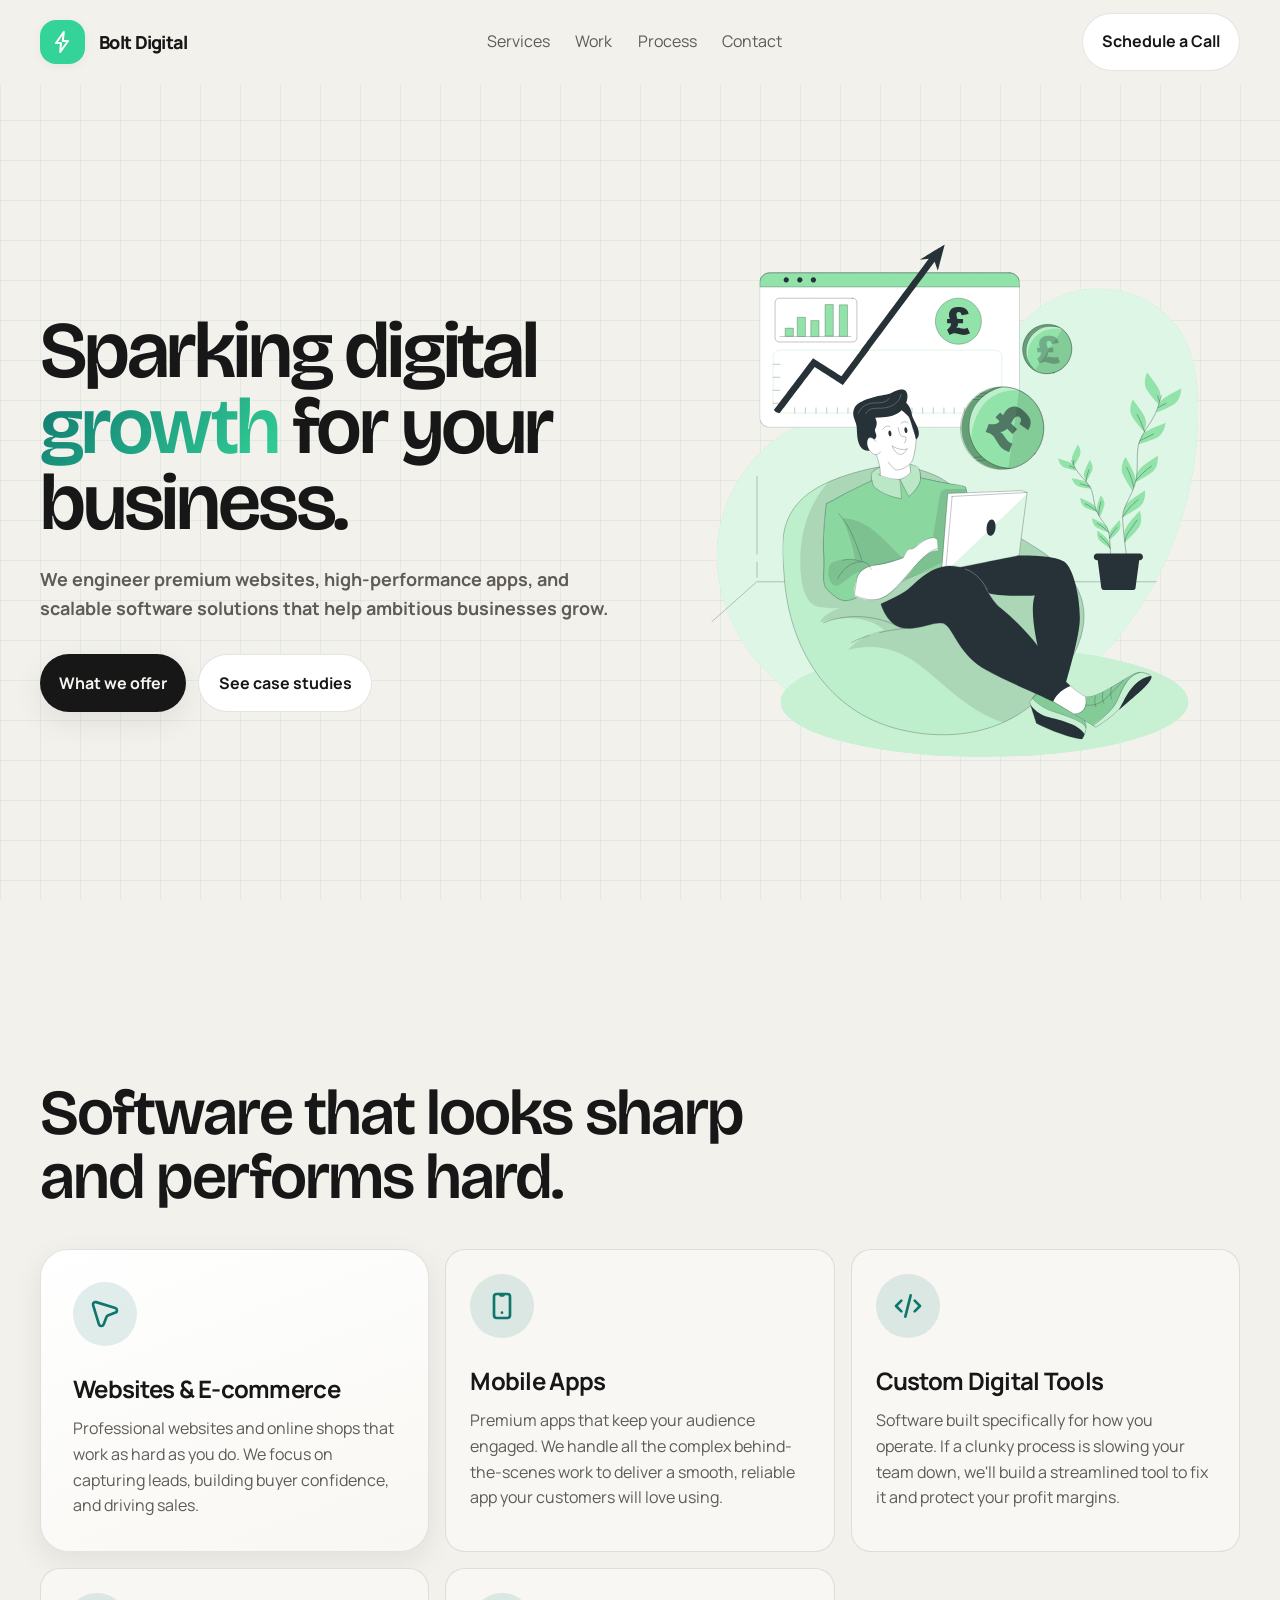
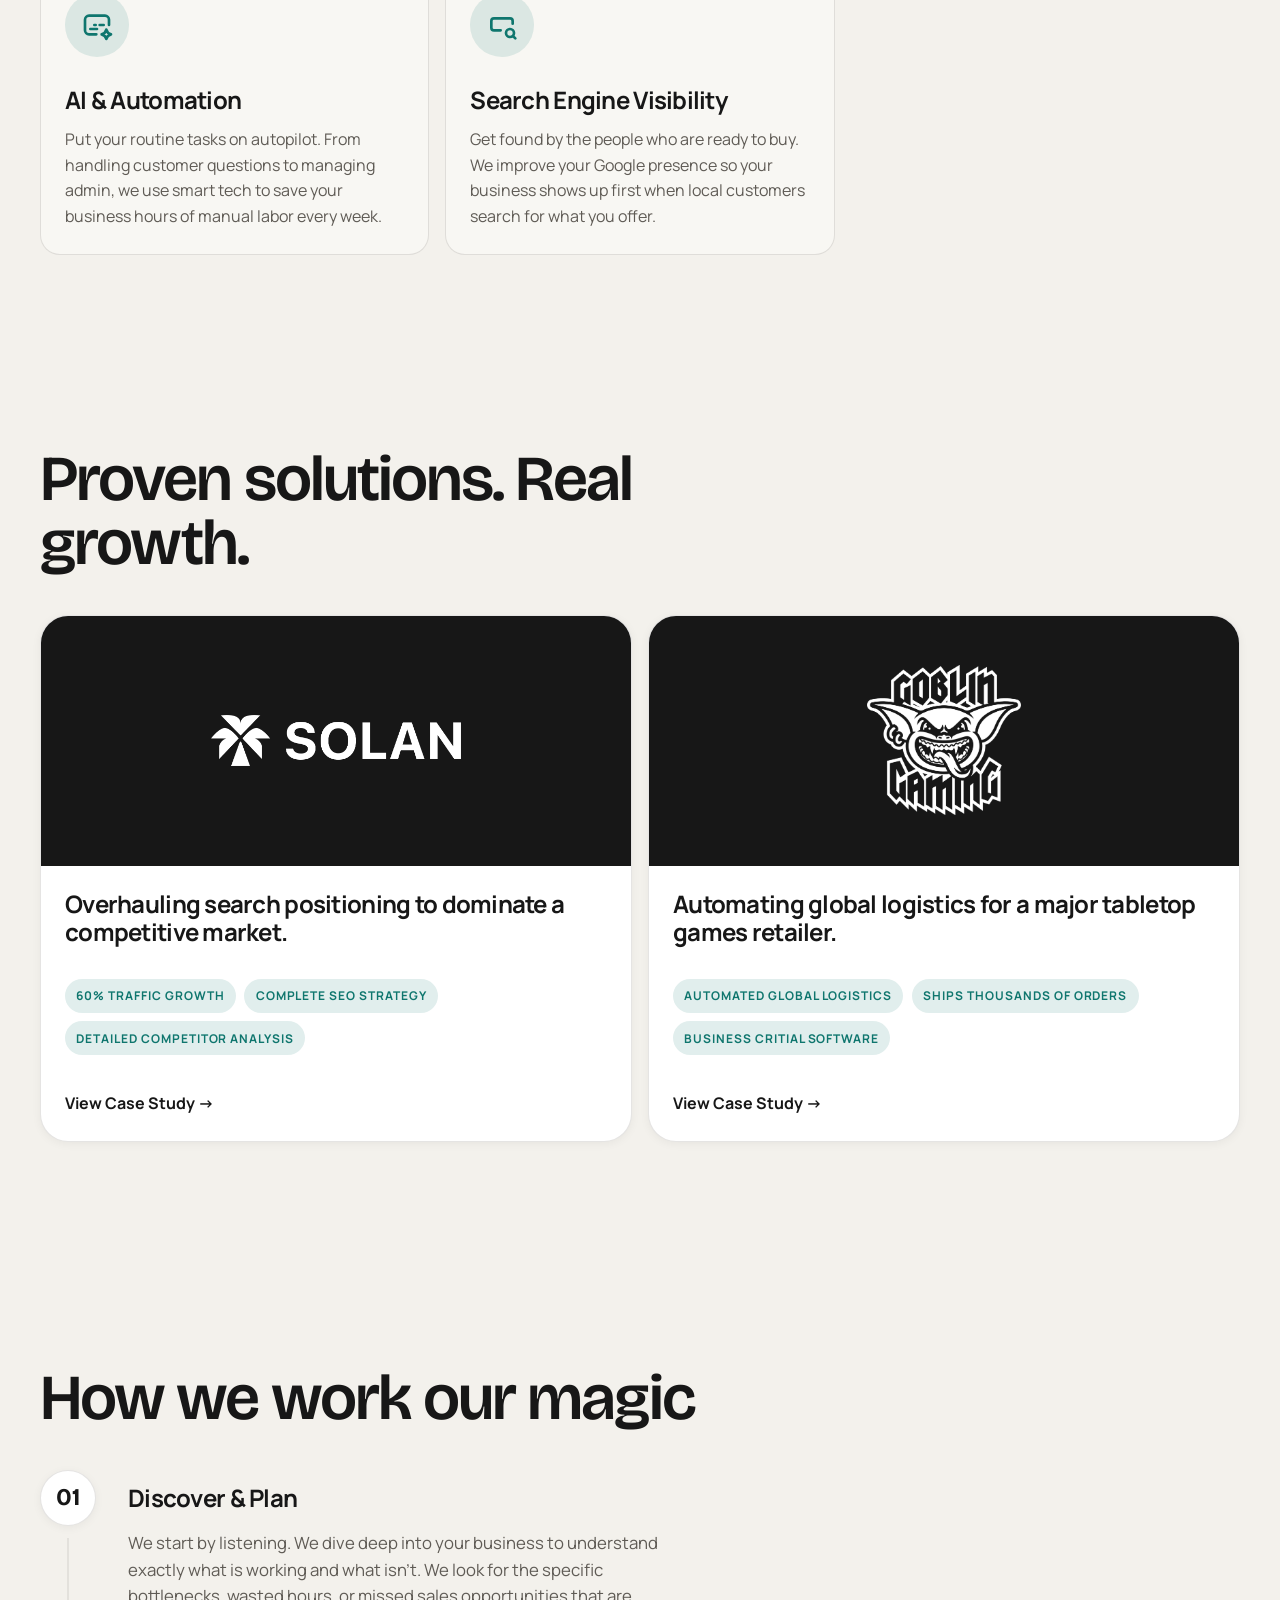
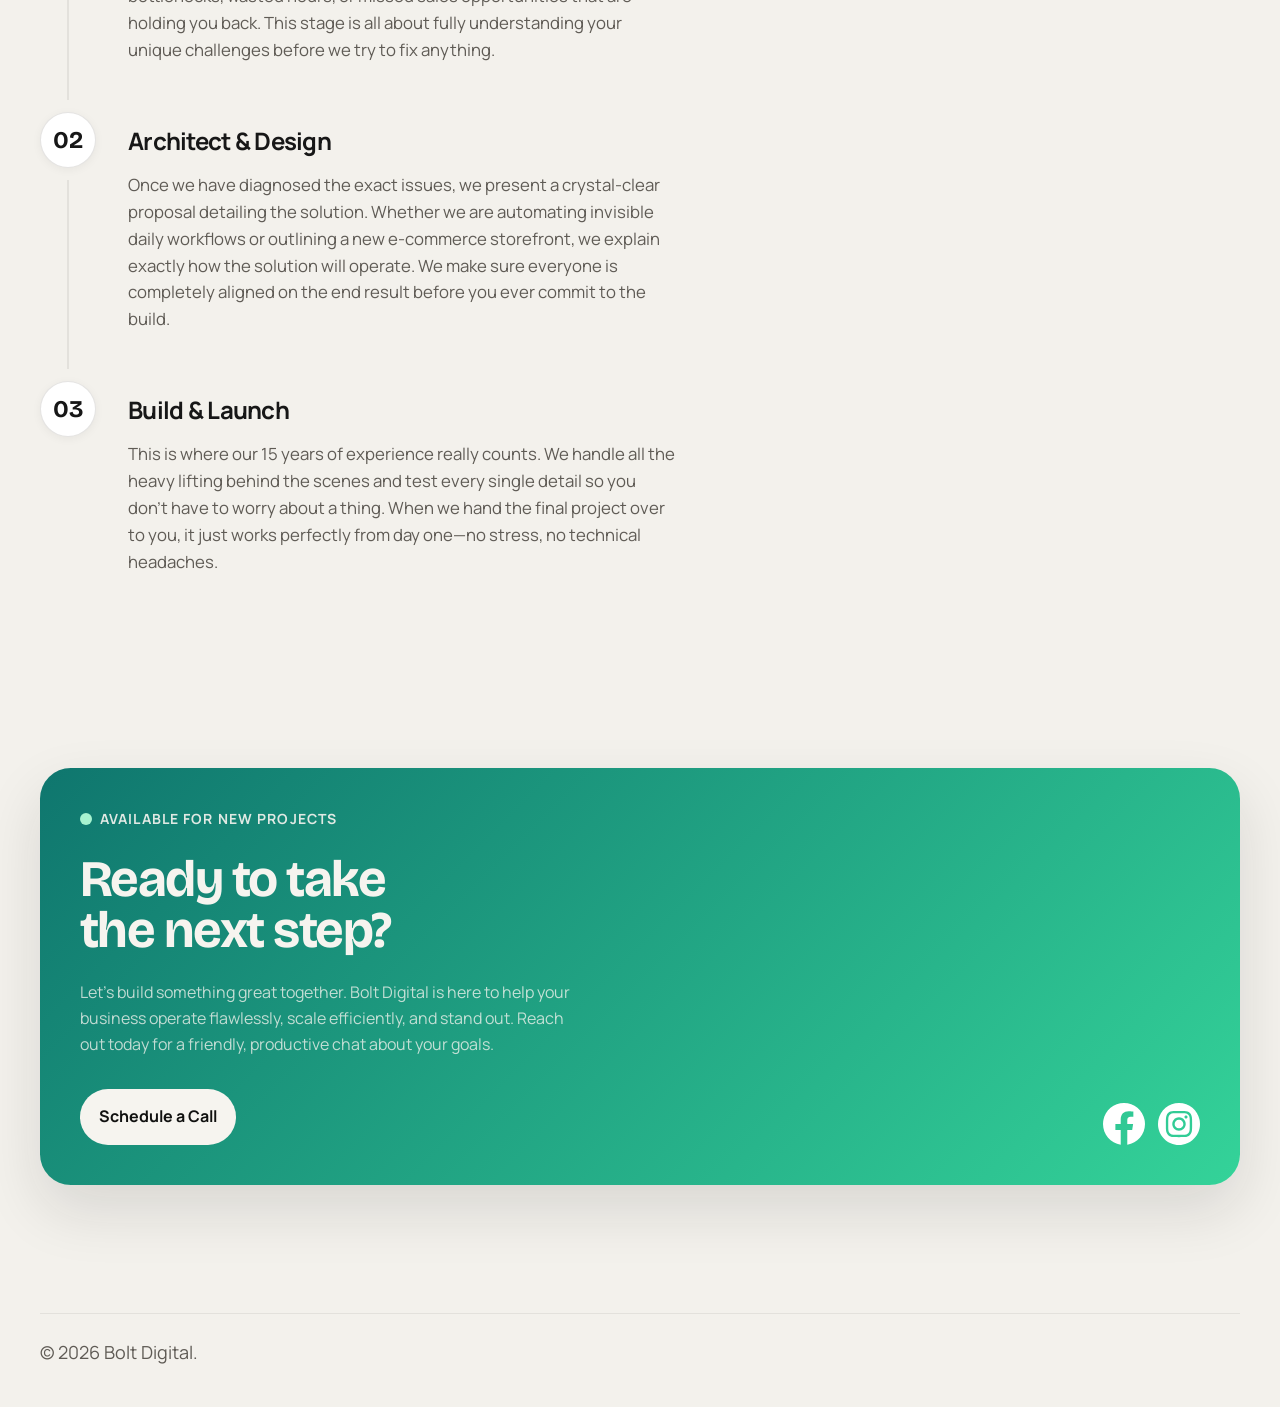
==== commit cf75baf2: "fix" ====
--- a/index.html
+++ b/index.html
@@ -1137,948 +1137,692 @@
         </div>
 
         <div class="hero-visual reveal delay-200">
-          <svg xmlns="http://www.w3.org/2000/svg" version="1.1" height="100%" width="100%" viewBox="0 0 2000 2000"
-            preserveAspectRatio="xMidYMid meet" fill="none">
-            <defs>
-              <clipPath id="hero-clip-background" clipPathUnits="userSpaceOnUse">
-                <rect height="1545" width="1695" y="0" x="0" />
-              </clipPath>
-              <clipPath id="hero-clip-shadow" clipPathUnits="userSpaceOnUse">
-                <rect height="386" width="1435" y="0" x="0" />
-              </clipPath>
-              <clipPath id="hero-clip-dashboard" clipPathUnits="userSpaceOnUse">
-                <rect height="644" width="915" y="0" x="0" />
-              </clipPath>
-              <clipPath id="hero-clip-scene" clipPathUnits="userSpaceOnUse">
-                <rect height="1091" width="1941" y="0" x="0" />
-              </clipPath>
-              <clipPath id="hero-clip-plant" clipPathUnits="userSpaceOnUse">
-                <rect height="1473" width="511" y="0" x="0" />
-              </clipPath>
-              <clipPath id="hero-clip-character" clipPathUnits="userSpaceOnUse">
-                <rect height="1233" width="1300" y="0" x="0" />
-              </clipPath>
-            </defs>
-            <g transform="matrix(1,0,0,1,157.802,209.674)">
-              <g clip-path="url(#hero-clip-background)">
-                <g transform="matrix(1,0,0,1,847.29,772.514)">
-                  <path fill="#92e3a9"
-                    d="M101.298,-525.574C175.898,-592.974,237.458,-676.934,324.738,-726.854C454.938,-801.374,623.618,-783.574,734.698,-681.534C845.778,-579.494,851.578,-424.294,845.778,-284.294C838.646,-120.869,799.905,39.624,731.698,188.306C690.411,278.729,638.528,363.926,577.138,442.106C439.418,617.026,210.378,741.106,-8.102,763.866C-134.582,777.026,-264.382,778.546,-386.782,744.106C-452.041,725.75,-514.097,697.488,-570.782,660.306C-737.222,551.186,-850.462,358.226,-847.222,159.186C-843.982,-39.854,-715.222,-235.614,-527.222,-301.574C-430.862,-335.614,-326.382,-335.934,-226.382,-357.574C-104.421,-384.171,8.512,-442.071,101.298,-525.574Z" />
-                </g>
-                <g transform="matrix(1,0,0,1,847.29,772.514)" opacity="0.7">
-                  <path fill="#ffffff"
-                    d="M101.298,-525.574C175.898,-592.974,237.458,-676.934,324.738,-726.854C454.938,-801.374,623.618,-783.574,734.698,-681.534C845.778,-579.494,851.578,-424.294,845.778,-284.294C838.646,-120.869,799.905,39.624,731.698,188.306C690.411,278.729,638.528,363.926,577.138,442.106C439.418,617.026,210.378,741.106,-8.102,763.866C-134.582,777.026,-264.382,778.546,-386.782,744.106C-452.041,725.75,-514.097,697.488,-570.782,660.306C-737.222,551.186,-850.462,358.226,-847.222,159.186C-843.982,-39.854,-715.222,-235.614,-527.222,-301.574C-430.862,-335.614,-326.382,-335.934,-226.382,-357.574C-104.421,-384.171,8.512,-442.071,101.298,-525.574Z" />
+        <svg xmlns="http://www.w3.org/2000/svg" version="1.1" width="100%" height="100%" viewBox="0 0 2000 2000" preserveAspectRatio="xMidYMid meet" fill="none">
+  <defs>
+    <clipPath id="hero-clip-background" clipPathUnits="userSpaceOnUse">
+      <rect height="1545" width="1695" y="0" x="0" fill="#fff"/>
+    </clipPath>
+    <clipPath id="hero-clip-shadow" clipPathUnits="userSpaceOnUse">
+      <rect height="386" width="1435" y="0" x="0" fill="#fff"/>
+    </clipPath>
+    <clipPath id="hero-clip-dashboard" clipPathUnits="userSpaceOnUse">
+      <rect height="644" width="915" y="0" x="0" fill="#fff"/>
+    </clipPath>
+    <clipPath id="hero-clip-scene" clipPathUnits="userSpaceOnUse">
+      <rect height="1091" width="1941" y="0" x="0" fill="#fff"/>
+    </clipPath>
+    <clipPath id="hero-clip-plant" clipPathUnits="userSpaceOnUse">
+      <rect height="1473" width="511" y="0" x="0" fill="#fff"/>
+    </clipPath>
+    <clipPath id="hero-clip-character" clipPathUnits="userSpaceOnUse">
+      <rect height="1233" width="1300" y="0" x="0" fill="#fff"/>
+    </clipPath>
+  </defs>
+  <g transform="matrix(1,0,0,1,157.802,209.674)">
+    <g clip-path="url(#hero-clip-background)">
+      <g transform="matrix(1,0,0,1,847.29,772.514)">
+        <path fill="#92e3a9" d="M101.298,-525.574C175.898,-592.974,237.458,-676.934,324.738,-726.854C454.938,-801.374,623.618,-783.574,734.698,-681.534C845.778,-579.494,851.578,-424.294,845.778,-284.294C838.646,-120.869,799.905,39.624,731.698,188.306C690.411,278.729,638.528,363.926,577.138,442.106C439.418,617.026,210.378,741.106,-8.102,763.866C-134.582,777.026,-264.382,778.546,-386.782,744.106C-452.041,725.75,-514.097,697.488,-570.782,660.306C-737.222,551.186,-850.462,358.226,-847.222,159.186C-843.982,-39.854,-715.222,-235.614,-527.222,-301.574C-430.862,-335.614,-326.382,-335.934,-226.382,-357.574C-104.421,-384.171,8.512,-442.071,101.298,-525.574Z"/>
+      </g>
+      <g transform="matrix(1,0,0,1,847.29,772.514)" opacity="0.7">
+        <path fill="#ffffff" d="M101.298,-525.574C175.898,-592.974,237.458,-676.934,324.738,-726.854C454.938,-801.374,623.618,-783.574,734.698,-681.534C845.778,-579.494,851.578,-424.294,845.778,-284.294C838.646,-120.869,799.905,39.624,731.698,188.306C690.411,278.729,638.528,363.926,577.138,442.106C439.418,617.026,210.378,741.106,-8.102,763.866C-134.582,777.026,-264.382,778.546,-386.782,744.106C-452.041,725.75,-514.097,697.488,-570.782,660.306C-737.222,551.186,-850.462,358.226,-847.222,159.186C-843.982,-39.854,-715.222,-235.614,-527.222,-301.574C-430.862,-335.614,-326.382,-335.934,-226.382,-357.574C-104.421,-384.171,8.512,-442.071,101.298,-525.574Z"/>
+      </g>
+    </g>
+  </g>
+  <g transform="matrix(1,0,0,1,382.9,1472)">
+    <g clip-path="url(#hero-clip-shadow)">
+      <g transform="matrix(1,0,0,1,717.32,193.2)">
+        <path fill="#92e3a9" d="M0,193.2C396.165,193.2,717.32,106.701,717.32,0C717.32,-106.701,396.165,-193.2,0,-193.2C-396.165,-193.2,-717.32,-106.701,-717.32,0C-717.32,106.701,-396.165,193.2,0,193.2Z"/>
+      </g>
+      <g transform="matrix(1,0,0,1,717.32,193.2)" opacity="0.5">
+        <path fill="#ffffff" d="M0,193.2C396.165,193.2,717.32,106.701,717.32,0C717.32,-106.701,396.165,-193.2,0,-193.2C-396.165,-193.2,-717.32,-106.701,-717.32,0C-717.32,106.701,-396.165,193.2,0,193.2Z"/>
+      </g>
+    </g>
+  </g>
+  <g transform="translate(766.18,495.64)">
+    <animateTransform repeatCount="indefinite" type="translate" attributeName="transform" dur="10s" begin="0s" calcMode="spline" values="766.18 495.64;766.18 495.64;766.18 376.64;766.18 495.64;766.18 376.64;766.18 495.64;766.18 376.64;766.18 495.64" keyTimes="0;0.033333;0.199444;0.365556;0.531667;0.697777;0.86389;1" keySplines="0 0 1 1;0.333 0 0.667 1;0.333 0 0.667 1;0.333 0 0.667 1;0.333 0 0.667 1;0.333 0 0.667 1;0.333 0 0.667 1" fill="freeze" attributeType="XML"/>
+    <g transform="scale(1,1) translate(-457.5,-322)">
+      <g clip-path="url(#hero-clip-dashboard)">
+        <g transform="matrix(1,0,0,1,457.46,371.66)">
+          <path fill="#ffffff" d="M421.66,-272.18C421.66,-272.18,-421.66,-272.18,-421.66,-272.18C-441.432,-272.18,-457.46,-256.152,-457.46,-236.38C-457.46,-236.38,-457.46,236.38,-457.46,236.38C-457.46,256.152,-441.432,272.18,-421.66,272.18C-421.66,272.18,421.66,272.18,421.66,272.18C441.432,272.18,457.46,256.152,457.46,236.38C457.46,236.38,457.46,-236.38,457.46,-236.38C457.46,-256.152,441.432,-272.18,421.66,-272.18Z"/>
+        </g>
+        <g transform="matrix(1,0,0,1,457.46,124.36)">
+          <path fill="#92e3a9" d="M457.46,25.08C457.46,25.08,457.46,10.92,457.46,10.92C457.492,6.214,456.594,1.548,454.818,-2.811C453.043,-7.17,450.424,-11.135,447.113,-14.479C443.802,-17.823,439.863,-20.482,435.523,-22.301C431.183,-24.12,426.526,-25.064,421.82,-25.08C421.82,-25.08,-421.66,-25.08,-421.66,-25.08C-431.173,-25.027,-440.279,-21.211,-446.987,-14.465C-453.695,-7.719,-457.46,1.407,-457.46,10.92C-457.46,10.92,-457.46,25.08,-457.46,25.08C-457.46,25.08,457.46,25.08,457.46,25.08Z"/>
+        </g>
+        <g transform="matrix(1,0,0,1,457.46,371.66)">
+          <path stroke-linejoin="round" stroke-linecap="round" stroke-width="1" stroke="#263238" d="M421.66,-272.18C421.66,-272.18,-421.66,-272.18,-421.66,-272.18C-441.432,-272.18,-457.46,-256.152,-457.46,-236.38C-457.46,-236.38,-457.46,236.38,-457.46,236.38C-457.46,256.152,-441.432,272.18,-421.66,272.18C-421.66,272.18,421.66,272.18,421.66,272.18C441.432,272.18,457.46,256.152,457.46,236.38C457.46,236.38,457.46,-236.38,457.46,-236.38C457.46,-256.152,441.432,-272.18,421.66,-272.18Z"/>
+        </g>
+        <g transform="matrix(1,0,0,1,457.46,124.36)">
+          <path stroke-linejoin="round" stroke-linecap="round" stroke-width="1" stroke="#263238" d="M457.46,25.08C457.46,25.08,457.46,10.92,457.46,10.92C457.492,6.214,456.594,1.548,454.818,-2.811C453.043,-7.17,450.424,-11.135,447.113,-14.479C443.802,-17.823,439.863,-20.482,435.523,-22.301C431.183,-24.12,426.526,-25.064,421.82,-25.08C421.82,-25.08,-421.66,-25.08,-421.66,-25.08C-431.173,-25.027,-440.279,-21.211,-446.987,-14.465C-453.695,-7.719,-457.46,1.407,-457.46,10.92C-457.46,10.92,-457.46,25.08,-457.46,25.08C-457.46,25.08,457.46,25.08,457.46,25.08Z"/>
+        </g>
+        <g transform="matrix(1,0,0,1,93.6,124.48)">
+          <path fill="#263238" d="M7.636,5.06C8.638,3.548,9.168,1.773,9.16,-0.04C9.149,-2.462,8.18,-4.782,6.463,-6.491C4.746,-8.2,2.422,-9.16,0,-9.16C-1.813,-9.16,-3.586,-8.621,-5.093,-7.613C-6.6,-6.605,-7.775,-5.172,-8.467,-3.496C-9.159,-1.82,-9.338,0.024,-8.981,1.802C-8.624,3.58,-7.748,5.212,-6.463,6.491C-5.178,7.77,-3.541,8.64,-1.762,8.989C0.017,9.338,1.86,9.15,3.533,8.451C5.206,7.752,6.634,6.572,7.636,5.06Z"/>
+        </g>
+        <g transform="matrix(1,0,0,1,141.4,124.48)">
+          <path fill="#263238" d="M7.636,5.06C8.638,3.548,9.168,1.773,9.16,-0.04C9.149,-2.462,8.18,-4.782,6.463,-6.491C4.746,-8.2,2.422,-9.16,0,-9.16C-1.813,-9.16,-3.586,-8.621,-5.093,-7.613C-6.6,-6.605,-7.775,-5.172,-8.467,-3.496C-9.159,-1.82,-9.338,0.024,-8.981,1.802C-8.624,3.58,-7.748,5.212,-6.463,6.491C-5.178,7.77,-3.541,8.64,-1.762,8.989C0.017,9.338,1.86,9.15,3.533,8.451C5.206,7.752,6.634,6.572,7.636,5.06Z"/>
+        </g>
+        <g transform="matrix(1,0,0,1,189.2,124.44)">
+          <path fill="#263238" d="M0,9.16C5.059,9.16,9.16,5.059,9.16,0C9.16,-5.059,5.059,-9.16,0,-9.16C-5.059,-9.16,-9.16,-5.059,-9.16,0C-9.16,5.059,-5.059,9.16,0,9.16Z"/>
+        </g>
+        <g transform="matrix(1,0,0,1,198.34,266.06)">
+          <path stroke-linejoin="round" stroke-linecap="round" stroke-width="1" stroke="#263238" d="M129.34,-76.98C129.34,-76.98,-129.34,-76.98,-129.34,-76.98C-137.492,-76.98,-144.1,-70.372,-144.1,-62.22C-144.1,-62.22,-144.1,62.22,-144.1,62.22C-144.1,70.372,-137.492,76.98,-129.34,76.98C-129.34,76.98,129.34,76.98,129.34,76.98C137.492,76.98,144.1,70.372,144.1,62.22C144.1,62.22,144.1,-62.22,144.1,-62.22C144.1,-70.372,137.492,-76.98,129.34,-76.98Z"/>
+        </g>
+        <g transform="matrix(1,0,0,1,196.14,323.68)">
+          <path stroke-linejoin="round" stroke-linecap="round" stroke-width="1" stroke="#263238" d="M124.94,0C124.94,0,-124.94,0,-124.94,0"/>
+        </g>
+        <g transform="matrix(1,0,0,1,104.26,308.78)">
+          <path stroke-width="1" stroke="#263238" fill="#92e3a9" d="M14.5,-14.5C14.5,-14.5,-14.5,-14.5,-14.5,-14.5C-14.5,-14.5,-14.5,14.5,-14.5,14.5C-14.5,14.5,14.5,14.5,14.5,14.5C14.5,14.5,14.5,-14.5,14.5,-14.5Z"/>
+        </g>
+        <g transform="matrix(1,0,0,1,146.7,289.92)">
+          <path stroke-width="1" stroke="#263238" fill="#92e3a9" d="M14.5,-33.76C14.5,-33.76,-14.5,-33.76,-14.5,-33.76C-14.5,-33.76,-14.5,33.76,-14.5,33.76C-14.5,33.76,14.5,33.76,14.5,33.76C14.5,33.76,14.5,-33.76,14.5,-33.76Z"/>
+        </g>
+        <g transform="matrix(1,0,0,1,194.5,296.06)">
+          <path stroke-width="1" stroke="#263238" fill="#92e3a9" d="M14.5,-28.3C14.5,-28.3,-14.5,-28.3,-14.5,-28.3C-14.5,-28.3,-14.5,28.3,-14.5,28.3C-14.5,28.3,14.5,28.3,14.5,28.3C14.5,28.3,14.5,-28.3,14.5,-28.3Z"/>
+        </g>
+        <g transform="matrix(1,0,0,1,244.74,266.9)">
+          <path stroke-width="1" stroke="#263238" fill="#92e3a9" d="M14.5,-55.5C14.5,-55.5,-14.5,-55.5,-14.5,-55.5C-14.5,-55.5,-14.5,55.5,-14.5,55.5C-14.5,55.5,14.5,55.5,14.5,55.5C14.5,55.5,14.5,-55.5,14.5,-55.5Z"/>
+        </g>
+        <g transform="matrix(1,0,0,1,294.94,267.78)">
+          <path stroke-width="1" stroke="#263238" fill="#92e3a9" d="M14.5,-55.5C14.5,-55.5,-14.5,-55.5,-14.5,-55.5C-14.5,-55.5,-14.5,55.5,-14.5,55.5C-14.5,55.5,14.5,55.5,14.5,55.5C14.5,55.5,14.5,-55.5,14.5,-55.5Z"/>
+        </g>
+        <g transform="matrix(1,0,0,1,699.76,269.92)">
+          <path stroke-width="1" stroke="#263238" fill="#92e3a9" d="M0,81.08C44.779,81.08,81.08,44.779,81.08,0C81.08,-44.779,44.779,-81.08,0,-81.08C-44.779,-81.08,-81.08,-44.779,-81.08,0C-81.08,44.779,-44.779,81.08,0,81.08Z"/>
+        </g>
+        <g transform="matrix(1,0,0,1,660,219.92) scale(0.8)">
+          <path fill="#263238" d="M45.64,52.31h24.6v19.43H48.49c-0.28,4.57-1.11,8.69-2.52,12.37c-1.13,2.79-3.02,5.7-5.67,8.72c3.02-0.66,5.62-1,7.78-1 c2.77,0,6.36,0.53,10.79,1.58c6.06,1.38,10.9,2.08,14.53,2.08c2.96,0,5.54-0.25,7.72-0.75c2.21-0.5,5.09-1.55,8.63-3.15 l11.04,24.24c-5.34,2.66-10.05,4.51-14.12,5.54c-4.04,1.02-8.38,1.52-13.04,1.52c-5.09,0-10.88-0.89-17.44-2.66 c-8.58-2.35-13.89-3.71-15.97-4.1c-2.05-0.36-4.26-0.55-6.64-0.55c-6.97,0-14.67,2.43-23.08,7.31L0,99.8 c11.4-8.14,17.1-16.27,17.1-24.41c0-0.44-0.06-1.66-0.17-3.65H0V52.31h12.12c-2.05-7.11-3.24-11.26-3.49-12.4 c-0.33-1.72-0.5-3.85-0.5-6.39c0-6.75,1.8-12.81,5.4-18.18c3.57-5.37,8.3-9.27,14.17-11.68C33.57,1.22,41.46,0,51.39,0 c9.3,0,16.66,1.05,22.08,3.13C78.9,5.2,83.5,8.66,87.23,13.48c3.76,4.84,6.34,10.68,7.75,17.55l-31.05,4.84 c-1.55-5.76-3.35-9.58-5.37-11.46c-2.02-1.88-4.32-2.82-6.89-2.82c-3.13,0-5.65,1.02-7.58,3.07c-1.94,2.05-2.91,4.95-2.91,8.72 c0,2.02,0.19,3.93,0.58,5.78C42.12,41.04,43.42,45.42,45.64,52.31L45.64,52.31z"/>
+        </g>
+        <g transform="matrix(1,0,0,1,59.36,421.68)">
+          <path stroke-linejoin="round" stroke-linecap="round" stroke-width="1" stroke="#263238" d="M11.84,0C11.84,0,-11.84,0,-11.84,0"/>
+        </g>
+        <g transform="matrix(1,0,0,1,59.36,467.44)">
+          <path stroke-linejoin="round" stroke-linecap="round" stroke-width="1" stroke="#263238" d="M11.84,0C11.84,0,-11.84,0,-11.84,0"/>
+        </g>
+        <g transform="matrix(1,0,0,1,59.36,513.24)">
+          <path stroke-linejoin="round" stroke-linecap="round" stroke-width="1" stroke="#263238" d="M11.84,0C11.84,0,-11.84,0,-11.84,0"/>
+        </g>
+        <g transform="matrix(1,0,0,1,59.36,559)">
+          <path stroke-linejoin="round" stroke-linecap="round" stroke-width="1" stroke="#263238" d="M11.84,0C11.84,0,-11.84,0,-11.84,0"/>
+        </g>
+        <g transform="matrix(1,0,0,1,123.4,584.36)">
+          <path stroke-linejoin="round" stroke-linecap="round" stroke-width="1" stroke="#263238" d="M0,-9.2C0,-9.2,0,9.2,0,9.2"/>
+        </g>
+        <g transform="matrix(1,0,0,1,160.92,584.36)">
+          <path stroke-linejoin="round" stroke-linecap="round" stroke-width="1" stroke="#263238" d="M0,-9.2C0,-9.2,0,9.2,0,9.2"/>
+        </g>
+        <g transform="matrix(1,0,0,1,198.44,584.36)">
+          <path stroke-linejoin="round" stroke-linecap="round" stroke-width="1" stroke="#263238" d="M0,-9.2C0,-9.2,0,9.2,0,9.2"/>
+        </g>
+        <g transform="matrix(1,0,0,1,236,584.36)">
+          <path stroke-linejoin="round" stroke-linecap="round" stroke-width="1" stroke="#263238" d="M0,-9.2C0,-9.2,0,9.2,0,9.2"/>
+        </g>
+        <g transform="matrix(1,0,0,1,273.52,584.36)">
+          <path stroke-linejoin="round" stroke-linecap="round" stroke-width="1" stroke="#263238" d="M0,-9.2C0,-9.2,0,9.2,0,9.2"/>
+        </g>
+        <g transform="matrix(1,0,0,1,311.04,584.36)">
+          <path stroke-linejoin="round" stroke-linecap="round" stroke-width="1" stroke="#263238" d="M0,-9.2C0,-9.2,0,9.2,0,9.2"/>
+        </g>
+        <g transform="matrix(1,0,0,1,348.56,584.36)">
+          <path stroke-linejoin="round" stroke-linecap="round" stroke-width="1" stroke="#263238" d="M0,-9.2C0,-9.2,0,9.2,0,9.2"/>
+        </g>
+        <g transform="matrix(1,0,0,1,386.12,584.36)">
+          <path stroke-linejoin="round" stroke-linecap="round" stroke-width="1" stroke="#263238" d="M0,-9.2C0,-9.2,0,9.2,0,9.2"/>
+        </g>
+        <g transform="matrix(1,0,0,1,423.64,584.36)">
+          <path stroke-linejoin="round" stroke-linecap="round" stroke-width="1" stroke="#263238" d="M0,-9.2C0,-9.2,0,9.2,0,9.2"/>
+        </g>
+        <g transform="matrix(1,0,0,1,461.16,584.36)">
+          <path stroke-linejoin="round" stroke-linecap="round" stroke-width="1" stroke="#263238" d="M0,-9.2C0,-9.2,0,9.2,0,9.2"/>
+        </g>
+        <g transform="matrix(1,0,0,1,498.68,584.36)">
+          <path stroke-linejoin="round" stroke-linecap="round" stroke-width="1" stroke="#263238" d="M0,-9.2C0,-9.2,0,9.2,0,9.2"/>
+        </g>
+        <g transform="matrix(1,0,0,1,536.24,584.36)">
+          <path stroke-linejoin="round" stroke-linecap="round" stroke-width="1" stroke="#263238" d="M0,-9.2C0,-9.2,0,9.2,0,9.2"/>
+        </g>
+        <g transform="matrix(1,0,0,1,573.76,584.36)">
+          <path stroke-linejoin="round" stroke-linecap="round" stroke-width="1" stroke="#263238" d="M0,-9.2C0,-9.2,0,9.2,0,9.2"/>
+        </g>
+        <g transform="matrix(1,0,0,1,611.28,584.36)">
+          <path stroke-linejoin="round" stroke-linecap="round" stroke-width="1" stroke="#263238" d="M0,-9.2C0,-9.2,0,9.2,0,9.2"/>
+        </g>
+        <g transform="matrix(1,0,0,1,648.8,584.36)">
+          <path stroke-linejoin="round" stroke-linecap="round" stroke-width="1" stroke="#263238" d="M0,-9.2C0,-9.2,0,9.2,0,9.2"/>
+        </g>
+        <g transform="matrix(1,0,0,1,684.92,584.36)">
+          <path stroke-linejoin="round" stroke-linecap="round" stroke-width="1" stroke="#263238" d="M0,-9.2C0,-9.2,0,9.2,0,9.2"/>
+        </g>
+        <g transform="matrix(1,0,0,1,721.04,584.36)">
+          <path stroke-linejoin="round" stroke-linecap="round" stroke-width="1" stroke="#263238" d="M0,-9.2C0,-9.2,0,9.2,0,9.2"/>
+        </g>
+        <g transform="matrix(1,0,0,1,757.12,584.36)">
+          <path stroke-linejoin="round" stroke-linecap="round" stroke-width="1" stroke="#263238" d="M0,-9.2C0,-9.2,0,9.2,0,9.2"/>
+        </g>
+        <g transform="matrix(1,0,0,1,449.96,482.609)">
+          <path stroke-linejoin="round" stroke-linecap="round" stroke-width="1" stroke="#92e3a9" d="M402.68,88.911C402.68,88.911,402.68,-88.929,402.68,-88.929C402.68,-101.129,390.28,-110.969,375,-110.969C375,-110.969,-375,-110.969,-375,-110.969C-390.28,-110.969,-402.68,-100.929,-402.68,-88.929C-402.68,-88.929,-402.68,88.911,-402.68,88.911C-402.585,92.977,-401.183,96.905,-398.68,100.111C-395.783,103.643,-392.111,106.458,-387.948,108.338C-383.785,110.218,-379.245,111.113,-374.68,110.951C-374.68,110.951,375,110.951,375,110.951C390.28,110.951,402.68,101.111,402.68,88.911Z"/>
+        </g>
+        <g transform="matrix(1,0,0,1,337.5,314.7)">
+          <path fill="#263238" d="M47.66,56.94C47.66,56.94,286.98,-265.46,286.98,-265.46C286.98,-265.46,268.5,-278.86,268.5,-278.86C268.5,-278.86,18.94,57.14,18.94,57.14C18.94,57.14,-49.5,149.14,-49.5,149.14C-49.5,149.14,-149.5,85.58,-149.5,85.58C-149.5,85.58,-286.98,268.02,-286.98,268.02C-285.03,271.324,-282.252,274.063,-278.92,275.964C-275.588,277.865,-271.817,278.863,-267.98,278.86C-267.98,278.86,-266.22,278.86,-266.22,278.86C-266.22,278.86,-143.86,116.54,-143.86,116.54C-143.86,116.54,-43.86,180.22,-43.86,180.22C-43.86,180.22,47.66,56.94,47.66,56.94Z"/>
+        </g>
+        <g transform="matrix(1,0,0,1,607.74,46.12)">
+          <path fill="#263238" d="M43.98,-46.12C43.98,-46.12,-43.98,7.2,-43.98,7.2C-43.98,7.2,4.14,3.44,4.14,3.44C4.14,3.44,19.66,46.12,19.66,46.12C19.66,46.12,43.98,-46.12,43.98,-46.12Z"/>
+        </g>
+      </g>
+    </g>
+  </g>
+  <g transform="matrix(1,0,0,1,-47.8,397.2)">
+    <g clip-path="url(#hero-clip-scene)">
+      <g transform="matrix(1,0,0,1,970.72,915.06)">
+        <path stroke-linejoin="round" stroke-linecap="round" stroke-width="1" stroke="#263238" d="M-782.22,70.1C-782.22,70.1,-624.54,-70.1,-624.54,-70.1C-624.54,-70.1,782.22,-70.1,782.22,-70.1"/>
+      </g>
+      <g transform="matrix(1,0,0,1,347.06,610.5)">
+        <path stroke-linejoin="round" stroke-linecap="round" stroke-width="1" stroke="#263238" d="M0,-136.3C0,-136.3,0,136.3,0,136.3"/>
+      </g>
+      <g transform="matrix(1,0,0,1,347.06,802.76)">
+        <path stroke-linejoin="round" stroke-linecap="round" stroke-width="1" stroke="#263238" d="M0,-26.36C0,-26.36,0,26.36,0,26.36"/>
+      </g>
+      <g transform="matrix(1,0,0,1,1348.092,-246.78)">
+        <g clip-path="url(#hero-clip-plant)">
+          <g transform="translate(305.466,1004.52)">
+            <g transform="rotate(0)">
+              <animateTransform repeatCount="indefinite" type="rotate" attributeName="transform" dur="10s" begin="0s" calcMode="spline" values="0;0;10;0;10;0;10;0" keyTimes="0;0.033333;0.199444;0.365556;0.531667;0.697777;0.86389;1" keySplines="0 0 1 1;0.333 0 0.667 1;0.333 0 0.667 1;0.333 0 0.667 1;0.333 0 0.667 1;0.333 0 0.667 1;0.333 0 0.667 1" fill="freeze" attributeType="XML"/>
+              <g transform="scale(1,1) translate(-182.966,-651.52)">
+                <g transform="matrix(1,0,0,1,165.565,52.76)">
+                  <path fill="#92e3a9" d="M8.956,-16.52C32.036,6.52,32.036,23,32.036,23C32.036,23,32.036,52.76,32.036,52.76C13.791,39.364,-3.296,24.458,-19.044,8.2C-40.484,-14.88,-28.924,-52.76,-28.924,-52.76C-28.924,-52.76,-14.124,-39.56,8.956,-16.52Z"/>
+                </g>
+                <g transform="matrix(1,0,0,1,132.093,155.66)">
+                  <path fill="#92e3a9" d="M8.948,-16.54C32.028,6.54,32.028,23.02,32.028,23.02C32.028,23.02,32.028,52.78,32.028,52.78C13.801,39.347,-3.284,24.43,-19.052,8.18C-40.452,-14.9,-28.932,-52.78,-28.932,-52.78C-28.932,-52.78,-14.132,-39.62,8.948,-16.54Z"/>
+                </g>
+                <g transform="matrix(1,0,0,1,229.434,84.12)">
+                  <path fill="#92e3a9" d="M-6.193,-17.2C-31.553,3.32,-33.313,19.72,-33.313,19.72C-33.313,19.72,-36.433,49.2,-36.433,49.2C-16.89,37.821,1.668,24.829,19.047,10.36C42.767,-10.2,35.327,-49.2,35.327,-49.2C35.327,-49.2,19.167,-37.72,-6.193,-17.2Z"/>
+                </g>
+                <g transform="matrix(1,0,0,1,190.411,209.16)">
+                  <path fill="#92e3a9" d="M-3.89,-17.64C-31.25,0.2,-34.73,16.2,-34.73,16.2C-34.73,16.2,-40.85,45.16,-40.85,45.16C-20.22,35.92,-0.403,24.961,18.39,12.4C44.03,-5.68,40.71,-45.16,40.71,-45.16C40.71,-45.16,23.47,-35.48,-3.89,-17.64Z"/>
+                </g>
+                <g transform="matrix(1,0,0,1,195.337,334.82)">
+                  <path fill="#92e3a9" d="M-8.976,-16.54C-32.016,6.5,-32.016,22.98,-32.016,22.98C-32.016,22.98,-32.016,52.78,-32.016,52.78C-13.774,39.381,3.3,24.461,19.024,8.18C40.464,-14.86,28.904,-52.78,28.904,-52.78C28.904,-52.78,14.064,-39.58,-8.976,-16.54Z"/>
+                </g>
+                <g transform="matrix(1,0,0,1,134.634,363)">
+                  <path fill="#92e3a9" d="M11.047,-15.24C30.607,10.84,28.287,27.16,28.287,27.16C28.287,27.16,24.127,56.52,24.127,56.52C7.977,40.689,-6.821,23.536,-20.113,5.24C-37.993,-20.52,-21.273,-56.52,-21.273,-56.52C-21.273,-56.52,-8.513,-41.32,11.047,-15.24Z"/>
+                </g>
+                <g transform="matrix(1,0,0,1,172.197,463.2)">
+                  <path fill="#92e3a9" d="M-8.956,-16.76C-32.036,6.32,-32.036,22.76,-32.036,22.76C-32.036,22.76,-32.036,52.76,-32.036,52.76C-13.79,39.351,3.297,24.432,19.044,8.16C40.484,-14.88,28.924,-52.76,28.924,-52.76C28.924,-52.76,14.124,-39.84,-8.956,-16.76Z"/>
+                </g>
+                <g transform="matrix(1,0,0,1,180.882,543.02)">
+                  <path fill="#92e3a9" d="M-12.961,-14.14C-29.321,13.86,-25.321,29.86,-25.321,29.86C-25.321,29.86,-17.761,58.74,-17.761,58.74C-3.498,41.173,9.266,22.44,20.399,2.74C35.239,-24.98,14.519,-58.74,14.519,-58.74C14.519,-58.74,3.399,-42.14,-12.961,-14.14Z"/>
+                </g>
+                <g transform="matrix(1,0,0,1,169.355,361.6)">
+                  <path stroke-linejoin="round" stroke-linecap="round" stroke-width="1.177" stroke="#263238" d="M8.726,289.92C8.726,289.92,-23.274,191.2,-29.274,154.72C-35.274,118.24,-13.954,87.8,-6.954,33.2C0.046,-21.4,-26.074,-76.32,-17.034,-118.8C-7.994,-161.28,14.886,-191.68,24.006,-238.8C27.052,-255.711,29.161,-272.777,30.326,-289.92"/>
+                </g>
+                <g transform="matrix(1,0,0,1,208.341,105.24)">
+                  <path stroke-linejoin="round" stroke-linecap="round" stroke-width="1.177" stroke="#263238" d="M12.42,-9.56C12.42,-9.56,-12.42,9.56,-12.42,9.56"/>
+                </g>
+                <g transform="matrix(1,0,0,1,191.861,83.58)">
+                  <path stroke-linejoin="round" stroke-linecap="round" stroke-width="1.177" stroke="#263238" d="M-5.18,-9.26C-5.18,-9.26,5.18,9.26,5.18,9.26"/>
+                </g>
+                <g transform="matrix(1,0,0,1,174.821,225.26)">
+                  <path stroke-linejoin="round" stroke-linecap="round" stroke-width="1.177" stroke="#263238" d="M21.1,-15.62C-0.3,-0.02,-21.1,15.62,-21.1,15.62"/>
+                </g>
+                <g transform="matrix(1,0,0,1,145.621,179.96)">
+                  <path stroke-linejoin="round" stroke-linecap="round" stroke-width="1.177" stroke="#263238" d="M-18.5,-28.28C1.14,-5.72,18.5,28.28,18.5,28.28"/>
+                </g>
+                <g transform="matrix(1,0,0,1,186.421,351.48)">
+                  <path stroke-linejoin="round" stroke-linecap="round" stroke-width="1.177" stroke="#263238" d="M22.3,-29.76C4.64,-12.175,-10.382,7.872,-22.3,29.76"/>
+                </g>
+                <g transform="matrix(1,0,0,1,141.761,372.82)">
+                  <path stroke-linejoin="round" stroke-linecap="round" stroke-width="1.177" stroke="#263238" d="M-18.32,-31.54C-18.32,-31.54,-16.4,-29.22,-4.4,-11.3C4.342,2.329,11.941,16.658,18.32,31.54"/>
+                </g>
+                <g transform="matrix(1,0,0,1,161.661,481.32)">
+                  <path stroke-linejoin="round" stroke-linecap="round" stroke-width="1.177" stroke="#263238" d="M21.5,-34.96C12.562,-24.971,4.455,-14.269,-2.74,-2.96C-9.946,9.186,-16.218,21.862,-21.5,34.96"/>
+                </g>
+                <g transform="matrix(1,0,0,1,177.318,559.62)">
+                  <path stroke-linejoin="round" stroke-linecap="round" stroke-width="1.177" stroke="#263238" d="M14.563,-41.94C10.483,-33.3,0.683,-11.3,-7.997,5.46C-13.29,16.847,-15.444,29.441,-14.237,41.94"/>
                 </g>
               </g>
             </g>
-            <g transform="matrix(1,0,0,1,382.9,1472)">
-              <g clip-path="url(#hero-clip-shadow)">
-                <g transform="matrix(1,0,0,1,717.32,193.2)">
-                  <path fill="#92e3a9"
-                    d="M0,193.2C396.165,193.2,717.32,106.701,717.32,0C717.32,-106.701,396.165,-193.2,0,-193.2C-396.165,-193.2,-717.32,-106.701,-717.32,0C-717.32,106.701,-396.165,193.2,0,193.2Z" />
-                </g>
-                <g transform="matrix(1,0,0,1,717.32,193.2)" opacity="0.5">
-                  <path fill="#ffffff"
-                    d="M0,193.2C396.165,193.2,717.32,106.701,717.32,0C717.32,-106.701,396.165,-193.2,0,-193.2C-396.165,-193.2,-717.32,-106.701,-717.32,0C-717.32,106.701,-396.165,193.2,0,193.2Z" />
+          </g>
+          <g transform="translate(243.861,1004.3)">
+            <g transform="rotate(0)">
+              <animateTransform repeatCount="indefinite" type="rotate" attributeName="transform" dur="10s" begin="0s" calcMode="spline" values="0;0;-10;0;-10;0;-10;0" keyTimes="0;0.033333;0.199444;0.365556;0.531667;0.697777;0.86389;1" keySplines="0 0 1 1;0.333 0 0.667 1;0.333 0 0.667 1;0.333 0 0.667 1;0.333 0 0.667 1;0.333 0 0.667 1;0.333 0 0.667 1" fill="freeze" attributeType="XML"/>
+              <g transform="scale(1,1) translate(-121.361,-651.3)">
+                <g transform="matrix(1,0,0,1,64.169,278.04)">
+                  <path fill="#92e3a9" d="M-7.448,-9.48C-19.408,7.52,-17.608,17.8,-17.608,17.8C-17.608,17.8,-14.248,36.36,-14.248,36.36C-4.26,25.996,4.839,14.81,12.952,2.92C23.872,-13.88,12.552,-36.36,12.552,-36.36C12.552,-36.36,4.512,-26.48,-7.448,-9.48Z"/>
+                </g>
+                <g transform="matrix(1,0,0,1,96.329,339.08)">
+                  <path fill="#92e3a9" d="M-7.448,-9.52C-19.408,7.44,-17.608,17.8,-17.608,17.8C-17.608,17.8,-14.248,36.36,-14.248,36.36C-4.25,26.004,4.849,14.817,12.952,2.92C23.872,-13.84,12.552,-36.36,12.552,-36.36C12.552,-36.36,4.512,-26.48,-7.448,-9.52Z"/>
+                </g>
+                <g transform="matrix(1,0,0,1,27.861,304.64)">
+                  <path fill="#92e3a9" d="M1.661,-11.36C19.861,-1.44,22.661,8.64,22.661,8.64C22.661,8.64,27.861,26.96,27.861,26.96C14.37,21.958,1.324,15.829,-11.139,8.64C-28.299,-1.88,-27.859,-26.96,-27.859,-26.96C-27.859,-26.96,-16.539,-21.28,1.661,-11.36Z"/>
+                </g>
+                <g transform="matrix(1,0,0,1,65.561,378.72)">
+                  <path fill="#92e3a9" d="M0.48,-11.48C19.52,-3.36,23.52,6.36,23.52,6.36C23.52,6.36,30.52,23.88,30.52,23.88C16.577,20.317,2.956,15.594,-10.2,9.76C-28.32,1.2,-30.52,-23.88,-30.52,-23.88C-30.52,-23.88,-18.56,-19.6,0.48,-11.48Z"/>
+                </g>
+                <g transform="matrix(1,0,0,1,76.918,457.68)">
+                  <path fill="#92e3a9" d="M3.003,-11.08C19.963,0.88,21.763,11.2,21.763,11.2C21.763,11.2,24.963,29.72,24.963,29.72C12.078,23.343,-0.245,15.89,-11.877,7.44C-27.837,-4.64,-24.717,-29.72,-24.717,-29.72C-24.717,-29.72,-13.957,-23.04,3.003,-11.08Z"/>
+                </g>
+                <g transform="matrix(1,0,0,1,117.548,469.3)">
+                  <path fill="#92e3a9" d="M-8.947,-8.5C-18.387,9.98,-15.147,19.94,-15.147,19.94C-15.147,19.94,-9.267,37.9,-9.267,37.9C-0.818,26.218,6.648,13.856,13.053,0.94C21.453,-17.26,7.053,-37.9,7.053,-37.9C7.053,-37.9,0.493,-26.98,-8.947,-8.5Z"/>
+                </g>
+                <g transform="matrix(1,0,0,1,152.641,560.36)">
+                  <path fill="#92e3a9" d="M-3.84,-11.12C-20.08,1.8,-21.28,12.2,-21.28,12.2C-21.28,12.2,-23.4,31.12,-23.4,31.12C-10.918,23.984,0.95,15.822,12.08,6.72C27.32,-6.32,22.76,-31.12,22.76,-31.12C22.76,-31.12,12.4,-24.04,-3.84,-11.12Z"/>
+                </g>
+                <g transform="matrix(1,0,0,1,105.357,535.68)">
+                  <path fill="#92e3a9" d="M2.964,-11.12C19.924,0.84,21.724,11.2,21.724,11.2C21.724,11.2,24.964,29.72,24.964,29.72C12.07,23.337,-0.267,15.884,-11.916,7.44C-27.836,-4.64,-24.716,-29.72,-24.716,-29.72C-24.716,-29.72,-13.996,-23.08,2.964,-11.12Z"/>
+                </g>
+                <g transform="matrix(1,0,0,1,107.87,586.74)">
+                  <path fill="#92e3a9" d="M6.491,-10.02C19.891,5.82,18.971,16.3,18.971,16.3C18.971,16.3,17.411,35.1,17.411,35.1C6.574,25.611,-3.46,15.242,-12.589,4.1C-24.949,-11.7,-15.589,-35.1,-15.589,-35.1C-15.589,-35.1,-6.909,-25.86,6.491,-10.02Z"/>
+                </g>
+                <g transform="matrix(1,0,0,1,87.562,474.12)">
+                  <path stroke-linejoin="round" stroke-linecap="round" stroke-width="1.177" stroke="#263238" d="M33.799,180.68C33.799,180.68,42.919,115.36,42.799,91.72C42.679,68.08,25.879,51.4,15.679,17.92C5.479,-15.56,15.799,-52.8,5.479,-78.48C-4.841,-104.16,-22.441,-120.76,-33.241,-149.28C-37.006,-159.562,-40.198,-170.045,-42.801,-180.68"/>
+                </g>
+                <g transform="matrix(1,0,0,1,43.021,315.5)">
+                  <path stroke-linejoin="round" stroke-linecap="round" stroke-width="1.177" stroke="#263238" d="M-8.82,-4.62C-8.82,-4.62,8.82,4.62,8.82,4.62"/>
+                </g>
+                <g transform="matrix(1,0,0,1,50.981,300.12)">
+                  <path stroke-linejoin="round" stroke-linecap="round" stroke-width="1.177" stroke="#263238" d="M2.26,-6.36C2.26,-6.36,-2.26,6.36,-2.26,6.36"/>
+                </g>
+                <g transform="matrix(1,0,0,1,77.081,387.06)">
+                  <path stroke-linejoin="round" stroke-linecap="round" stroke-width="1.177" stroke="#263238" d="M-14.92,-7.5C0.16,-0.02,14.92,7.5,14.92,7.5"/>
+                </g>
+                <g transform="matrix(1,0,0,1,90.461,355.72)">
+                  <path stroke-linejoin="round" stroke-linecap="round" stroke-width="1.177" stroke="#263238" d="M8.54,-19.72C1.522,-7.188,-4.201,6.027,-8.54,19.72"/>
+                </g>
+                <g transform="matrix(1,0,0,1,83.521,467.52)">
+                  <path stroke-linejoin="round" stroke-linecap="round" stroke-width="1.177" stroke="#263238" d="M-17.2,-16.24C-4.229,-7.126,7.357,3.813,17.2,16.24"/>
+                </g>
+                <g transform="matrix(1,0,0,1,113.761,476.1)">
+                  <path stroke-linejoin="round" stroke-linecap="round" stroke-width="1.177" stroke="#263238" d="M8,-21.74C8,-21.74,7.04,-20.1,1.48,-7.5C-2.493,1.964,-5.664,11.745,-8,21.74"/>
+                </g>
+                <g transform="matrix(1,0,0,1,145.241,568.46)">
+                  <path stroke-linejoin="round" stroke-linecap="round" stroke-width="1.177" stroke="#263238" d="M15.64,-15.22C11.828,-11.309,7.708,-7.711,3.32,-4.46C-3.571,1.525,-9.916,8.111,-15.64,15.22"/>
+                </g>
+                <g transform="matrix(1,0,0,1,113.021,546.32)">
+                  <path stroke-linejoin="round" stroke-linecap="round" stroke-width="1.177" stroke="#263238" d="M-17.34,-19.52C-10.652,-14.266,-4.404,-8.473,1.34,-2.2C7.211,4.628,12.559,11.889,17.34,19.52"/>
+                </g>
+                <g transform="matrix(1,0,0,1,111.721,597.04)">
+                  <path stroke-linejoin="round" stroke-linecap="round" stroke-width="1.177" stroke="#263238" d="M-13.64,-24.8C-10.36,-19.8,-1.64,-7.08,5.64,2.52C10.242,9.102,13.004,16.794,13.64,24.8"/>
                 </g>
               </g>
             </g>
-            <g transform="translate(766.18,495.64)">
-              <animateTransform repeatCount="indefinite" type="translate" attributeName="transform" dur="10s" begin="0s"
-                calcMode="spline"
-                values="766.18 495.64;766.18 495.64;766.18 376.64;766.18 495.64;766.18 376.64;766.18 495.64;766.18 376.64;766.18 495.64"
-                keyTimes="0;0.033333;0.199444;0.365556;0.531667;0.697777;0.86389;1"
-                keySplines="0 0 1 1;0.333 0 0.667 1;0.333 0 0.667 1;0.333 0 0.667 1;0.333 0 0.667 1;0.333 0 0.667 1;0.333 0 0.667 1"
-                fill="freeze" attributeType="XML" />
-              <g transform="scale(1,1) translate(-457.5,-322)">
-                <g clip-path="url(#hero-clip-dashboard)">
-                  <g transform="matrix(1,0,0,1,457.46,371.66)">
-                    <path fill="#ffffff"
-                      d="M421.66,-272.18C421.66,-272.18,-421.66,-272.18,-421.66,-272.18C-441.432,-272.18,-457.46,-256.152,-457.46,-236.38C-457.46,-236.38,-457.46,236.38,-457.46,236.38C-457.46,256.152,-441.432,272.18,-421.66,272.18C-421.66,272.18,421.66,272.18,421.66,272.18C441.432,272.18,457.46,256.152,457.46,236.38C457.46,236.38,457.46,-236.38,457.46,-236.38C457.46,-256.152,441.432,-272.18,421.66,-272.18Z" />
-                  </g>
-                  <g transform="matrix(1,0,0,1,457.46,124.36)">
-                    <path fill="#92e3a9"
-                      d="M457.46,25.08C457.46,25.08,457.46,10.92,457.46,10.92C457.492,6.214,456.594,1.548,454.818,-2.811C453.043,-7.17,450.424,-11.135,447.113,-14.479C443.802,-17.823,439.863,-20.482,435.523,-22.301C431.183,-24.12,426.526,-25.064,421.82,-25.08C421.82,-25.08,-421.66,-25.08,-421.66,-25.08C-431.173,-25.027,-440.279,-21.211,-446.987,-14.465C-453.695,-7.719,-457.46,1.407,-457.46,10.92C-457.46,10.92,-457.46,25.08,-457.46,25.08C-457.46,25.08,457.46,25.08,457.46,25.08Z" />
-                  </g>
-                  <g transform="matrix(1,0,0,1,457.46,371.66)">
-                    <path stroke-linejoin="round" stroke-linecap="round" stroke-width="1" stroke="#263238"
-                      d="M421.66,-272.18C421.66,-272.18,-421.66,-272.18,-421.66,-272.18C-441.432,-272.18,-457.46,-256.152,-457.46,-236.38C-457.46,-236.38,-457.46,236.38,-457.46,236.38C-457.46,256.152,-441.432,272.18,-421.66,272.18C-421.66,272.18,421.66,272.18,421.66,272.18C441.432,272.18,457.46,256.152,457.46,236.38C457.46,236.38,457.46,-236.38,457.46,-236.38C457.46,-256.152,441.432,-272.18,421.66,-272.18Z" />
-                  </g>
-                  <g transform="matrix(1,0,0,1,457.46,124.36)">
-                    <path stroke-linejoin="round" stroke-linecap="round" stroke-width="1" stroke="#263238"
-                      d="M457.46,25.08C457.46,25.08,457.46,10.92,457.46,10.92C457.492,6.214,456.594,1.548,454.818,-2.811C453.043,-7.17,450.424,-11.135,447.113,-14.479C443.802,-17.823,439.863,-20.482,435.523,-22.301C431.183,-24.12,426.526,-25.064,421.82,-25.08C421.82,-25.08,-421.66,-25.08,-421.66,-25.08C-431.173,-25.027,-440.279,-21.211,-446.987,-14.465C-453.695,-7.719,-457.46,1.407,-457.46,10.92C-457.46,10.92,-457.46,25.08,-457.46,25.08C-457.46,25.08,457.46,25.08,457.46,25.08Z" />
-                  </g>
-                  <g transform="matrix(1,0,0,1,93.6,124.48)">
-                    <path fill="#263238"
-                      d="M7.636,5.06C8.638,3.548,9.168,1.773,9.16,-0.04C9.149,-2.462,8.18,-4.782,6.463,-6.491C4.746,-8.2,2.422,-9.16,0,-9.16C-1.813,-9.16,-3.586,-8.621,-5.093,-7.613C-6.6,-6.605,-7.775,-5.172,-8.467,-3.496C-9.159,-1.82,-9.338,0.024,-8.981,1.802C-8.624,3.58,-7.748,5.212,-6.463,6.491C-5.178,7.77,-3.541,8.64,-1.762,8.989C0.017,9.338,1.86,9.15,3.533,8.451C5.206,7.752,6.634,6.572,7.636,5.06Z" />
-                  </g>
-                  <g transform="matrix(1,0,0,1,141.4,124.48)">
-                    <path fill="#263238"
-                      d="M7.636,5.06C8.638,3.548,9.168,1.773,9.16,-0.04C9.149,-2.462,8.18,-4.782,6.463,-6.491C4.746,-8.2,2.422,-9.16,0,-9.16C-1.813,-9.16,-3.586,-8.621,-5.093,-7.613C-6.6,-6.605,-7.775,-5.172,-8.467,-3.496C-9.159,-1.82,-9.338,0.024,-8.981,1.802C-8.624,3.58,-7.748,5.212,-6.463,6.491C-5.178,7.77,-3.541,8.64,-1.762,8.989C0.017,9.338,1.86,9.15,3.533,8.451C5.206,7.752,6.634,6.572,7.636,5.06Z" />
-                  </g>
-                  <g transform="matrix(1,0,0,1,189.2,124.44)">
-                    <path fill="#263238"
-                      d="M0,9.16C5.059,9.16,9.16,5.059,9.16,0C9.16,-5.059,5.059,-9.16,0,-9.16C-5.059,-9.16,-9.16,-5.059,-9.16,0C-9.16,5.059,-5.059,9.16,0,9.16Z" />
-                  </g>
-                  <g transform="matrix(1,0,0,1,198.34,266.06)">
-                    <path stroke-linejoin="round" stroke-linecap="round" stroke-width="1" stroke="#263238"
-                      d="M129.34,-76.98C129.34,-76.98,-129.34,-76.98,-129.34,-76.98C-137.492,-76.98,-144.1,-70.372,-144.1,-62.22C-144.1,-62.22,-144.1,62.22,-144.1,62.22C-144.1,70.372,-137.492,76.98,-129.34,76.98C-129.34,76.98,129.34,76.98,129.34,76.98C137.492,76.98,144.1,70.372,144.1,62.22C144.1,62.22,144.1,-62.22,144.1,-62.22C144.1,-70.372,137.492,-76.98,129.34,-76.98Z" />
-                  </g>
-                  <g transform="matrix(1,0,0,1,196.14,323.68)">
-                    <path stroke-linejoin="round" stroke-linecap="round" stroke-width="1" stroke="#263238"
-                      d="M124.94,0C124.94,0,-124.94,0,-124.94,0" />
-                  </g>
-                  <g transform="matrix(1,0,0,1,104.26,308.78)">
-                    <path stroke-width="1" stroke="#263238" fill="#92e3a9"
-                      d="M14.5,-14.5C14.5,-14.5,-14.5,-14.5,-14.5,-14.5C-14.5,-14.5,-14.5,14.5,-14.5,14.5C-14.5,14.5,14.5,14.5,14.5,14.5C14.5,14.5,14.5,-14.5,14.5,-14.5Z" />
-                  </g>
-                  <g transform="matrix(1,0,0,1,146.7,289.92)">
-                    <path stroke-width="1" stroke="#263238" fill="#92e3a9"
-                      d="M14.5,-33.76C14.5,-33.76,-14.5,-33.76,-14.5,-33.76C-14.5,-33.76,-14.5,33.76,-14.5,33.76C-14.5,33.76,14.5,33.76,14.5,33.76C14.5,33.76,14.5,-33.76,14.5,-33.76Z" />
-                  </g>
-                  <g transform="matrix(1,0,0,1,194.5,296.06)">
-                    <path stroke-width="1" stroke="#263238" fill="#92e3a9"
-                      d="M14.5,-28.3C14.5,-28.3,-14.5,-28.3,-14.5,-28.3C-14.5,-28.3,-14.5,28.3,-14.5,28.3C-14.5,28.3,14.5,28.3,14.5,28.3C14.5,28.3,14.5,-28.3,14.5,-28.3Z" />
-                  </g>
-                  <g transform="matrix(1,0,0,1,244.74,266.9)">
-                    <path stroke-width="1" stroke="#263238" fill="#92e3a9"
-                      d="M14.5,-55.5C14.5,-55.5,-14.5,-55.5,-14.5,-55.5C-14.5,-55.5,-14.5,55.5,-14.5,55.5C-14.5,55.5,14.5,55.5,14.5,55.5C14.5,55.5,14.5,-55.5,14.5,-55.5Z" />
-                  </g>
-                  <g transform="matrix(1,0,0,1,294.94,267.78)">
-                    <path stroke-width="1" stroke="#263238" fill="#92e3a9"
-                      d="M14.5,-55.5C14.5,-55.5,-14.5,-55.5,-14.5,-55.5C-14.5,-55.5,-14.5,55.5,-14.5,55.5C-14.5,55.5,14.5,55.5,14.5,55.5C14.5,55.5,14.5,-55.5,14.5,-55.5Z" />
-                  </g>
-                  <g transform="matrix(1,0,0,1,699.76,269.92)">
-                    <path stroke-width="1" stroke="#263238" fill="#92e3a9"
-                      d="M0,81.08C44.779,81.08,81.08,44.779,81.08,0C81.08,-44.779,44.779,-81.08,0,-81.08C-44.779,-81.08,-81.08,-44.779,-81.08,0C-81.08,44.779,-44.779,81.08,0,81.08Z" />
-                  </g>
-                  <g transform="matrix(1,0,0,1,660,219.92) scale(0.8)">
-                    <path fill="#263238"
-                      d="M45.64,52.31h24.6v19.43H48.49c-0.28,4.57-1.11,8.69-2.52,12.37c-1.13,2.79-3.02,5.7-5.67,8.72c3.02-0.66,5.62-1,7.78-1 c2.77,0,6.36,0.53,10.79,1.58c6.06,1.38,10.9,2.08,14.53,2.08c2.96,0,5.54-0.25,7.72-0.75c2.21-0.5,5.09-1.55,8.63-3.15 l11.04,24.24c-5.34,2.66-10.05,4.51-14.12,5.54c-4.04,1.02-8.38,1.52-13.04,1.52c-5.09,0-10.88-0.89-17.44-2.66 c-8.58-2.35-13.89-3.71-15.97-4.1c-2.05-0.36-4.26-0.55-6.64-0.55c-6.97,0-14.67,2.43-23.08,7.31L0,99.8 c11.4-8.14,17.1-16.27,17.1-24.41c0-0.44-0.06-1.66-0.17-3.65H0V52.31h12.12c-2.05-7.11-3.24-11.26-3.49-12.4 c-0.33-1.72-0.5-3.85-0.5-6.39c0-6.75,1.8-12.81,5.4-18.18c3.57-5.37,8.3-9.27,14.17-11.68C33.57,1.22,41.46,0,51.39,0 c9.3,0,16.66,1.05,22.08,3.13C78.9,5.2,83.5,8.66,87.23,13.48c3.76,4.84,6.34,10.68,7.75,17.55l-31.05,4.84 c-1.55-5.76-3.35-9.58-5.37-11.46c-2.02-1.88-4.32-2.82-6.89-2.82c-3.13,0-5.65,1.02-7.58,3.07c-1.94,2.05-2.91,4.95-2.91,8.72 c0,2.02,0.19,3.93,0.58,5.78C42.12,41.04,43.42,45.42,45.64,52.31L45.64,52.31z" />
-                  </g>
-                  <g transform="matrix(1,0,0,1,59.36,421.68)">
-                    <path stroke-linejoin="round" stroke-linecap="round" stroke-width="1" stroke="#263238"
-                      d="M11.84,0C11.84,0,-11.84,0,-11.84,0" />
-                  </g>
-                  <g transform="matrix(1,0,0,1,59.36,467.44)">
-                    <path stroke-linejoin="round" stroke-linecap="round" stroke-width="1" stroke="#263238"
-                      d="M11.84,0C11.84,0,-11.84,0,-11.84,0" />
-                  </g>
-                  <g transform="matrix(1,0,0,1,59.36,513.24)">
-                    <path stroke-linejoin="round" stroke-linecap="round" stroke-width="1" stroke="#263238"
-                      d="M11.84,0C11.84,0,-11.84,0,-11.84,0" />
-                  </g>
-                  <g transform="matrix(1,0,0,1,59.36,559)">
-                    <path stroke-linejoin="round" stroke-linecap="round" stroke-width="1" stroke="#263238"
-                      d="M11.84,0C11.84,0,-11.84,0,-11.84,0" />
-                  </g>
-                  <g transform="matrix(1,0,0,1,123.4,584.36)">
-                    <path stroke-linejoin="round" stroke-linecap="round" stroke-width="1" stroke="#263238"
-                      d="M0,-9.2C0,-9.2,0,9.2,0,9.2" />
-                  </g>
-                  <g transform="matrix(1,0,0,1,160.92,584.36)">
-                    <path stroke-linejoin="round" stroke-linecap="round" stroke-width="1" stroke="#263238"
-                      d="M0,-9.2C0,-9.2,0,9.2,0,9.2" />
-                  </g>
-                  <g transform="matrix(1,0,0,1,198.44,584.36)">
-                    <path stroke-linejoin="round" stroke-linecap="round" stroke-width="1" stroke="#263238"
-                      d="M0,-9.2C0,-9.2,0,9.2,0,9.2" />
-                  </g>
-                  <g transform="matrix(1,0,0,1,236,584.36)">
-                    <path stroke-linejoin="round" stroke-linecap="round" stroke-width="1" stroke="#263238"
-                      d="M0,-9.2C0,-9.2,0,9.2,0,9.2" />
-                  </g>
-                  <g transform="matrix(1,0,0,1,273.52,584.36)">
-                    <path stroke-linejoin="round" stroke-linecap="round" stroke-width="1" stroke="#263238"
-                      d="M0,-9.2C0,-9.2,0,9.2,0,9.2" />
-                  </g>
-                  <g transform="matrix(1,0,0,1,311.04,584.36)">
-                    <path stroke-linejoin="round" stroke-linecap="round" stroke-width="1" stroke="#263238"
-                      d="M0,-9.2C0,-9.2,0,9.2,0,9.2" />
-                  </g>
-                  <g transform="matrix(1,0,0,1,348.56,584.36)">
-                    <path stroke-linejoin="round" stroke-linecap="round" stroke-width="1" stroke="#263238"
-                      d="M0,-9.2C0,-9.2,0,9.2,0,9.2" />
-                  </g>
-                  <g transform="matrix(1,0,0,1,386.12,584.36)">
-                    <path stroke-linejoin="round" stroke-linecap="round" stroke-width="1" stroke="#263238"
-                      d="M0,-9.2C0,-9.2,0,9.2,0,9.2" />
-                  </g>
-                  <g transform="matrix(1,0,0,1,423.64,584.36)">
-                    <path stroke-linejoin="round" stroke-linecap="round" stroke-width="1" stroke="#263238"
-                      d="M0,-9.2C0,-9.2,0,9.2,0,9.2" />
-                  </g>
-                  <g transform="matrix(1,0,0,1,461.16,584.36)">
-                    <path stroke-linejoin="round" stroke-linecap="round" stroke-width="1" stroke="#263238"
-                      d="M0,-9.2C0,-9.2,0,9.2,0,9.2" />
-                  </g>
-                  <g transform="matrix(1,0,0,1,498.68,584.36)">
-                    <path stroke-linejoin="round" stroke-linecap="round" stroke-width="1" stroke="#263238"
-                      d="M0,-9.2C0,-9.2,0,9.2,0,9.2" />
-                  </g>
-                  <g transform="matrix(1,0,0,1,536.24,584.36)">
-                    <path stroke-linejoin="round" stroke-linecap="round" stroke-width="1" stroke="#263238"
-                      d="M0,-9.2C0,-9.2,0,9.2,0,9.2" />
-                  </g>
-                  <g transform="matrix(1,0,0,1,573.76,584.36)">
-                    <path stroke-linejoin="round" stroke-linecap="round" stroke-width="1" stroke="#263238"
-                      d="M0,-9.2C0,-9.2,0,9.2,0,9.2" />
-                  </g>
-                  <g transform="matrix(1,0,0,1,611.28,584.36)">
-                    <path stroke-linejoin="round" stroke-linecap="round" stroke-width="1" stroke="#263238"
-                      d="M0,-9.2C0,-9.2,0,9.2,0,9.2" />
-                  </g>
-                  <g transform="matrix(1,0,0,1,648.8,584.36)">
-                    <path stroke-linejoin="round" stroke-linecap="round" stroke-width="1" stroke="#263238"
-                      d="M0,-9.2C0,-9.2,0,9.2,0,9.2" />
-                  </g>
-                  <g transform="matrix(1,0,0,1,684.92,584.36)">
-                    <path stroke-linejoin="round" stroke-linecap="round" stroke-width="1" stroke="#263238"
-                      d="M0,-9.2C0,-9.2,0,9.2,0,9.2" />
-                  </g>
-                  <g transform="matrix(1,0,0,1,721.04,584.36)">
-                    <path stroke-linejoin="round" stroke-linecap="round" stroke-width="1" stroke="#263238"
-                      d="M0,-9.2C0,-9.2,0,9.2,0,9.2" />
-                  </g>
-                  <g transform="matrix(1,0,0,1,757.12,584.36)">
-                    <path stroke-linejoin="round" stroke-linecap="round" stroke-width="1" stroke="#263238"
-                      d="M0,-9.2C0,-9.2,0,9.2,0,9.2" />
-                  </g>
-                  <g transform="matrix(1,0,0,1,449.96,482.609)">
-                    <path stroke-linejoin="round" stroke-linecap="round" stroke-width="1" stroke="#92e3a9"
-                      d="M402.68,88.911C402.68,88.911,402.68,-88.929,402.68,-88.929C402.68,-101.129,390.28,-110.969,375,-110.969C375,-110.969,-375,-110.969,-375,-110.969C-390.28,-110.969,-402.68,-100.929,-402.68,-88.929C-402.68,-88.929,-402.68,88.911,-402.68,88.911C-402.585,92.977,-401.183,96.905,-398.68,100.111C-395.783,103.643,-392.111,106.458,-387.948,108.338C-383.785,110.218,-379.245,111.113,-374.68,110.951C-374.68,110.951,375,110.951,375,110.951C390.28,110.951,402.68,101.111,402.68,88.911Z" />
-                  </g>
-                  <g transform="matrix(1,0,0,1,337.5,314.7)">
-                    <path fill="#263238"
-                      d="M47.66,56.94C47.66,56.94,286.98,-265.46,286.98,-265.46C286.98,-265.46,268.5,-278.86,268.5,-278.86C268.5,-278.86,18.94,57.14,18.94,57.14C18.94,57.14,-49.5,149.14,-49.5,149.14C-49.5,149.14,-149.5,85.58,-149.5,85.58C-149.5,85.58,-286.98,268.02,-286.98,268.02C-285.03,271.324,-282.252,274.063,-278.92,275.964C-275.588,277.865,-271.817,278.863,-267.98,278.86C-267.98,278.86,-266.22,278.86,-266.22,278.86C-266.22,278.86,-143.86,116.54,-143.86,116.54C-143.86,116.54,-43.86,180.22,-43.86,180.22C-43.86,180.22,47.66,56.94,47.66,56.94Z" />
-                  </g>
-                  <g transform="matrix(1,0,0,1,607.74,46.12)">
-                    <path fill="#263238"
-                      d="M43.98,-46.12C43.98,-46.12,-43.98,7.2,-43.98,7.2C-43.98,7.2,4.14,3.44,4.14,3.44C4.14,3.44,19.66,46.12,19.66,46.12C19.66,46.12,43.98,-46.12,43.98,-46.12Z" />
-                  </g>
-                </g>
-              </g>
+          </g>
+          <g transform="matrix(1,0,0,1,271.901,1058.42)">
+            <path fill="#263238" d="M-52.36,62.02C-52.36,62.02,52.68,62.02,52.68,62.02C54.712,61.939,56.636,61.088,58.063,59.639C59.49,58.19,60.311,56.253,60.36,54.22C60.36,54.22,75.44,-62.02,75.44,-62.02C75.44,-62.02,-75.44,-62.02,-75.44,-62.02C-75.44,-62.02,-60.36,54.22,-60.36,54.22C-60.308,56.307,-59.442,58.291,-57.947,59.748C-56.452,61.205,-54.448,62.021,-52.36,62.02Z"/>
+          </g>
+          <g transform="matrix(1,0,0,1,271.381,1004.3)">
+            <path fill="#263238" d="M-74.76,11.74C-74.76,11.74,74.76,11.74,74.76,11.74C76.304,11.745,77.834,11.446,79.263,10.86C80.692,10.274,81.991,9.412,83.087,8.324C84.183,7.236,85.054,5.942,85.65,4.517C86.246,3.092,86.555,1.564,86.56,0.02C86.56,-1.528,86.254,-3.061,85.661,-4.49C85.068,-5.919,84.198,-7.217,83.102,-8.31C82.006,-9.403,80.704,-10.267,79.273,-10.856C77.842,-11.445,76.308,-11.745,74.76,-11.74C74.76,-11.74,-74.8,-11.74,-74.8,-11.74C-77.907,-11.678,-80.868,-10.414,-83.061,-8.213C-85.254,-6.012,-86.509,-3.047,-86.56,0.06C-86.539,3.172,-85.285,6.149,-83.073,8.338C-80.861,10.527,-77.872,11.751,-74.76,11.74Z"/>
+          </g>
+        </g>
+      </g>
+    </g>
+  </g>
+  <g transform="translate(1162.47,701.139)">
+    <g transform="scale(0.988,0.988)">
+      <animateTransform repeatCount="indefinite" type="scale" attributeName="transform" dur="10s" begin="0s" calcMode="spline" values="0.001 0.001;1 1;1 1;0.001 0.001;0.001 0.001;1 1;1 1;0.001 0.001;0.001 0.001;1 1;1 1;0.001 0.001;0.001 0.001" keyTimes="0;0.1;0.199999;0.300001;0.333333;0.433333;0.533334;0.633334;0.696666;0.796668;0.896667;0.996667;1" keySplines="0.333 0 0 1;0 0 1 1;1 0 0.667 1;0 0 1 1;0.333 0 0 1;0 0 1 1;1 0 0.667 1;0 0 1 1;0.333 0 0 1;0 0 1 1;1 0 0.833 1;0.333 0 0 1" fill="freeze" attributeType="XML"/>
+      <g transform="translate(-146.592,-365.535)">
+        <g transform="matrix(1,0,0,1,148.205,365.463)">
+          <path fill="#92e3a9" d="M113.413,90.454C133.847,64.761,144.974,32.903,144.98,0.075C144.981,-28.152,136.757,-55.768,121.313,-79.396C105.869,-103.024,83.875,-121.638,58.02,-132.965C40.096,-140.886,20.736,-145.039,1.14,-145.165C0.647,-145.205,0.153,-145.205,-0.34,-145.165C-0.766,-145.205,-1.194,-145.205,-1.62,-145.165C-2.9,-145.165,-4.3,-145.165,-5.62,-145.165C-43.555,-143.628,-79.379,-127.298,-105.422,-99.673C-131.465,-72.048,-145.656,-35.323,-144.955,2.636C-144.254,40.595,-128.718,76.772,-101.673,103.417C-74.628,130.062,-38.226,145.059,-0.26,145.195C6.686,145.188,13.623,144.694,20.5,143.715C24.42,143.155,28.22,142.395,32.02,141.555C32.02,141.555,32.46,141.555,32.46,141.555C64.444,134.159,92.979,116.147,113.413,90.454Z"/>
+        </g>
+        <g transform="matrix(1,0,0,1,118.165,315.218)" opacity="0.4">
+          <path fill="#ffffff" d="M-80.38,94.8C-80.38,94.8,-79.58,-91.4,88.14,-82.68C70.21,-90.573,50.85,-94.699,31.26,-94.8C-0.18,-87.44,-40.82,-70.84,-64.18,-33.2C-105.98,34.04,-80.38,94.8,-80.38,94.8Z"/>
+        </g>
+        <g transform="matrix(1,0,0,1,146.592,365.55)">
+          <path stroke-linejoin="round" stroke-linecap="round" stroke-width="1" stroke="#263238" d="M114.891,90.554C135.413,64.828,146.59,32.897,146.592,-0.012C146.581,-38.529,131.277,-75.466,104.041,-102.701C76.806,-129.936,39.869,-145.241,1.352,-145.252C-0.448,-145.252,-2.248,-145.252,-4.008,-145.252C-42.528,-144.541,-79.188,-128.557,-105.923,-100.817C-132.658,-73.077,-147.279,-35.852,-146.568,2.668C-145.857,41.188,-129.873,77.848,-102.133,104.583C-74.393,131.318,-37.168,145.939,1.352,145.228C12.215,145.246,23.045,144.025,33.632,141.588C65.718,134.274,94.369,116.28,114.891,90.554Z"/>
+        </g>
+        <g transform="matrix(1,0,0,1,161.576,363.718)">
+          <path stroke-linejoin="round" stroke-linecap="round" stroke-width="1" stroke="#263238" d="M99.907,92.387C120.429,66.661,131.606,34.729,131.608,1.82C131.597,-36.697,116.292,-73.633,89.057,-100.868C61.822,-128.103,24.885,-143.409,-13.632,-143.42C-15.432,-143.42,-17.232,-143.42,-18.992,-143.42C-53.731,-135.404,-84.309,-114.895,-104.907,-85.796C-125.505,-56.697,-134.684,-21.041,-130.697,14.387C-126.71,49.815,-109.835,82.54,-83.285,106.333C-56.735,130.126,-22.363,143.326,13.288,143.42C15.088,143.42,16.888,143.42,18.648,143.42C50.734,136.106,79.385,118.113,99.907,92.387Z"/>
+        </g>
+        <g transform="matrix(1,0,0,1,184.037,265.938) rotate(45) scale(1.2)" opacity="0.6">
+          <path fill="#263238" d="M45.64,52.31h24.6v19.43H48.49c-0.28,4.57-1.11,8.69-2.52,12.37c-1.13,2.79-3.02,5.7-5.67,8.72c3.02-0.66,5.62-1,7.78-1 c2.77,0,6.36,0.53,10.79,1.58c6.06,1.38,10.9,2.08,14.53,2.08c2.96,0,5.54-0.25,7.72-0.75c2.21-0.5,5.09-1.55,8.63-3.15 l11.04,24.24c-5.34,2.66-10.05,4.51-14.12,5.54c-4.04,1.02-8.38,1.52-13.04,1.52c-5.09,0-10.88-0.89-17.44-2.66 c-8.58-2.35-13.89-3.71-15.97-4.1c-2.05-0.36-4.26-0.55-6.64-0.55c-6.97,0-14.67,2.43-23.08,7.31L0,99.8 c11.4-8.14,17.1-16.27,17.1-24.41c0-0.44-0.06-1.66-0.17-3.65H0V52.31h12.12c-2.05-7.11-3.24-11.26-3.49-12.4 c-0.33-1.72-0.5-3.85-0.5-6.39c0-6.75,1.8-12.81,5.4-18.18c3.57-5.37,8.3-9.27,14.17-11.68C33.57,1.22,41.46,0,51.39,0 c9.3,0,16.66,1.05,22.08,3.13C78.9,5.2,83.5,8.66,87.23,13.48c3.76,4.84,6.34,10.68,7.75,17.55l-31.05,4.84 c-1.55-5.76-3.35-9.58-5.37-11.46c-2.02-1.88-4.32-2.82-6.89-2.82c-3.13,0-5.65,1.02-7.58,3.07c-1.94,2.05-2.91,4.95-2.91,8.72 c0,2.02,0.19,3.93,0.58,5.78C42.12,41.04,43.42,45.42,45.64,52.31L45.64,52.31z"/>
+        </g>
+        <g transform="matrix(1,0,0,1,72.325,479.078)">
+          <path stroke-linejoin="round" stroke-linecap="round" stroke-width="1" stroke="#263238" d="M13.38,-1.14C13.38,-1.14,-13.38,1.14,-13.38,1.14"/>
+        </g>
+        <g transform="matrix(1,0,0,1,60.325,468.318)">
+          <path stroke-linejoin="round" stroke-linecap="round" stroke-width="1" stroke="#263238" d="M13.38,-1.14C13.38,-1.14,-13.38,1.14,-13.38,1.14"/>
+        </g>
+        <g transform="matrix(1,0,0,1,54.725,264.818)">
+          <path stroke-linejoin="round" stroke-linecap="round" stroke-width="1" stroke="#263238" d="M11.46,0C11.46,0,-11.46,0,-11.46,0"/>
+        </g>
+        <g transform="matrix(1,0,0,1,66.005,253.738)">
+          <path stroke-linejoin="round" stroke-linecap="round" stroke-width="1" stroke="#263238" d="M11.42,-0.52C11.42,-0.52,-11.42,0.52,-11.42,0.52"/>
+        </g>
+        <g transform="matrix(1,0,0,1,80.945,242.518)">
+          <path stroke-linejoin="round" stroke-linecap="round" stroke-width="1" stroke="#263238" d="M12.04,-1.14C12.04,-1.14,-12.04,1.14,-12.04,1.14"/>
+        </g>
+        <g transform="matrix(1,0,0,1,91.945,365.478)" opacity="0.3">
+          <path fill="#000000" d="M88.28,141.54C88.28,141.54,88.72,141.54,88.72,141.54C-27.96,134.46,-78.48,38.5,-56.04,-46.02C-40.16,-105.5,19.24,-134.02,54.64,-145.18C53.36,-145.18,51.96,-145.18,50.64,-145.18C12.705,-143.643,-23.119,-127.313,-49.162,-99.688C-75.205,-72.063,-89.396,-35.338,-88.695,2.621C-87.994,40.58,-72.458,76.757,-45.413,103.402C-18.368,130.047,18.034,145.044,56,145.18C66.863,145.198,77.693,143.977,88.28,141.54Z"/>
+        </g>
+        <g transform="matrix(1,0,0,1,230.945,370.798)" opacity="0.1">
+          <path fill="#000000" d="M30.673,85.119C51.107,59.426,62.234,27.568,62.24,-5.26C62.263,-33.492,54.058,-61.119,38.628,-84.761C23.198,-108.403,1.213,-127.036,-24.64,-138.38C-24.64,-138.38,-62.24,138.38,-62.24,138.38C-58.32,137.82,-54.52,137.06,-50.72,136.22C-50.72,136.22,-50.28,136.22,-50.28,136.22C-18.296,128.824,10.239,110.812,30.673,85.119Z"/>
+        </g>
+      </g>
+    </g>
+  </g>
+  <g transform="translate(1321.017,422.628)">
+    <g transform="scale(0.001,0.001)">
+      <animateTransform repeatCount="indefinite" type="scale" attributeName="transform" dur="10s" begin="0s" calcMode="spline" values="0.001 0.001;0.001 0.001;1 1;1 1;0.001 0.001;0.001 0.001;1 1;1 1;0.001 0.001;0.001 0.001;1 1;1 1;0.001 0.001" keyTimes="0;0.033333;0.133333;0.233333;0.333333;0.366666;0.466667;0.566667;0.666667;0.73;0.83;0.93;1" keySplines="0 0 1 1;0.333 0 0 1;0 0 1 1;1 0 0.667 1;0 0 1 1;0.333 0 0 1;0 0 1 1;1 0 0.667 1;0 0 1 1;0.333 0 0 1;0 0 1 1;1 0 0.667 1" fill="freeze" attributeType="XML"/>
+      <g transform="translate(-305.14,-87.025)">
+        <g transform="matrix(1,0,0,1,305.24,87.025)">
+          <path fill="#92e3a9" d="M23.063,83.534C42.177,77.984,58.844,66.118,70.345,49.873C83.283,31.569,88.748,9.018,85.626,-13.178C82.504,-35.374,71.03,-55.542,53.545,-69.567C52.225,-70.607,50.465,-71.927,49.545,-72.567C48.625,-73.207,47.745,-73.847,46.825,-74.367C46.825,-74.367,44.865,-75.607,44.865,-75.607C25.462,-86.59,2.614,-89.799,-19.063,-84.585C-40.74,-79.371,-59.631,-66.124,-71.917,-47.519C-84.203,-28.914,-88.969,-6.339,-85.253,15.644C-81.537,37.627,-69.614,57.381,-51.895,70.913C-49.183,72.851,-46.351,74.615,-43.415,76.193C-40.816,77.657,-38.146,78.992,-35.415,80.193C-35.415,80.193,-34.895,80.433,-34.895,80.433C-16.482,87.991,3.949,89.084,23.063,83.534Z"/>
+        </g>
+        <g transform="matrix(1,0,0,1,295.225,72.807)" opacity="0.4">
+          <path fill="#ffffff" d="M-47.48,-8.11C-66.56,23.01,-52.2,65.29,-52.2,65.29C-78.96,14.85,-54.6,-47.63,-9.2,-60.63C36.2,-73.63,63.32,-55.309,63.32,-55.309C13.28,-64.909,-23.48,-47.11,-47.48,-8.11Z"/>
+        </g>
+        <g transform="matrix(1,0,0,1,305.199,87.092)">
+          <path stroke-linejoin="round" stroke-linecap="round" stroke-width="1" stroke="#263238" d="M23.088,83.462C42.201,77.926,58.874,66.077,70.386,49.846C83.817,30.818,89.157,7.241,85.236,-15.717C81.315,-38.675,68.451,-59.143,49.466,-72.634C48.586,-73.274,47.666,-73.874,46.786,-74.394C27.517,-85.956,4.554,-89.708,-17.393,-84.882C-39.34,-80.056,-58.61,-67.016,-71.25,-48.436C-83.89,-29.856,-88.944,-7.146,-85.375,15.041C-81.806,37.228,-69.884,57.208,-52.054,70.886C-46.699,74.677,-40.928,77.844,-34.854,80.326C-16.45,87.892,3.975,88.998,23.088,83.462Z"/>
+        </g>
+        <g transform="matrix(1,0,0,1,311.501,90.218)">
+          <path stroke-linejoin="round" stroke-linecap="round" stroke-width="1" stroke="#263238" d="M16.786,80.337C35.899,74.801,52.572,62.951,64.084,46.72C77.515,27.692,82.854,4.115,78.933,-18.843C75.012,-41.801,62.149,-62.269,43.164,-75.76C42.284,-76.4,41.364,-77,40.484,-77.52C20.555,-85.489,-1.599,-85.899,-21.81,-78.675C-42.021,-71.451,-58.894,-57.089,-69.256,-38.293C-79.618,-19.497,-82.753,2.438,-78.071,23.384C-73.389,44.33,-61.214,62.843,-43.836,75.44C-43.836,75.44,-41.156,77.2,-41.156,77.2C-22.752,84.766,-2.327,85.873,16.786,80.337Z"/>
+        </g>
+        <g transform="matrix(1,0,0,1,270.17,40.618) scale(0.8)" opacity="0.3">
+          <path fill="#263238" d="M45.64,52.31h24.6v19.43H48.49c-0.28,4.57-1.11,8.69-2.52,12.37c-1.13,2.79-3.02,5.7-5.67,8.72c3.02-0.66,5.62-1,7.78-1 c2.77,0,6.36,0.53,10.79,1.58c6.06,1.38,10.9,2.08,14.53,2.08c2.96,0,5.54-0.25,7.72-0.75c2.21-0.5,5.09-1.55,8.63-3.15 l11.04,24.24c-5.34,2.66-10.05,4.51-14.12,5.54c-4.04,1.02-8.38,1.52-13.04,1.52c-5.09,0-10.88-0.89-17.44-2.66 c-8.58-2.35-13.89-3.71-15.97-4.1c-2.05-0.36-4.26-0.55-6.64-0.55c-6.97,0-14.67,2.43-23.08,7.31L0,99.8 c11.4-8.14,17.1-16.27,17.1-24.41c0-0.44-0.06-1.66-0.17-3.65H0V52.31h12.12c-2.05-7.11-3.24-11.26-3.49-12.4 c-0.33-1.72-0.5-3.85-0.5-6.39c0-6.75,1.8-12.81,5.4-18.18c3.57-5.37,8.3-9.27,14.17-11.68C33.57,1.22,41.46,0,51.39,0 c9.3,0,16.66,1.05,22.08,3.13C78.9,5.2,83.5,8.66,87.23,13.48c3.76,4.84,6.34,10.68,7.75,17.55l-31.05,4.84 c-1.55-5.76-3.35-9.58-5.37-11.46c-2.02-1.88-4.32-2.82-6.89-2.82c-3.13,0-5.65,1.02-7.58,3.07c-1.94,2.05-2.91,4.95-2.91,8.72 c0,2.02,0.19,3.93,0.58,5.78C42.12,41.04,43.42,45.42,45.64,52.31L45.64,52.31z"/>
+        </g>
+        <g transform="matrix(1,0,0,1,284.23,83.749)" opacity="0.3">
+          <path fill="#000000" d="M-5.125,-68.291C11.275,-78.931,41.675,-76.571,65.675,-72.291C65.675,-72.291,65.675,-72.171,65.675,-72.171C46.272,-83.154,23.424,-86.363,1.747,-81.149C-19.93,-75.935,-38.821,-62.688,-51.107,-44.083C-63.393,-25.478,-68.159,-2.903,-64.443,19.08C-60.727,41.063,-48.804,60.817,-31.085,74.349C-25.882,78.033,-20.288,81.132,-14.405,83.589C-14.405,83.589,-16.565,82.029,-16.565,82.029C-16.565,82.029,-53.445,54.349,-53.725,14.869C-54.005,-24.611,-35.245,-48.971,-5.125,-68.291Z"/>
+        </g>
+        <g transform="matrix(1,0,0,1,326.722,95.774)" opacity="0.1">
+          <path fill="#000000" d="M1.58,74.785C20.694,69.235,37.362,57.369,48.863,41.124C61.762,22.795,67.181,0.234,64.014,-21.954C60.847,-44.142,49.334,-64.287,31.823,-78.276C31.823,-78.276,-64.897,67.444,-64.897,67.444C-62.298,68.908,-59.628,70.243,-56.897,71.444C-56.897,71.444,-56.377,71.684,-56.377,71.684C-37.964,79.242,-17.534,80.335,1.58,74.785Z"/>
+        </g>
+      </g>
+    </g>
+  </g>
+  <g transform="matrix(1,0,0,1,389.488,564.047)">
+    <g clip-path="url(#hero-clip-character)">
+      <g transform="matrix(1,0,0,1,530.754,743.87)">
+        <path fill="#92e3a9" d="M294.503,404.357C344.244,374.061,388.63,335.743,425.863,290.957C508.663,192.557,572.343,60.957,496.863,-59.923C449.543,-135.763,373.743,-178.363,299.703,-223.523C250.955,-253.272,204.19,-286.155,159.703,-321.963C154.983,-325.776,150.29,-329.603,145.623,-333.443C101.583,-369.803,64.303,-412.963,11.943,-437.803C-62.864,-473.738,-147.849,-482.506,-228.417,-462.603C-272.937,-451.523,-321.937,-437.963,-367.297,-417.763C-429.777,-390.083,-485.017,-350.243,-512.337,-286.083C-539.657,-221.923,-529.337,-149.083,-524.737,-81.643C-507.577,167.917,-372.457,392.717,-117.777,454.437C3.343,483.797,132.863,480.477,246.503,429.397C262.977,421.991,279.004,413.63,294.503,404.357Z"/>
+      </g>
+      <g transform="matrix(1,0,0,1,530.754,743.87)" opacity="0.4">
+        <path fill="#ffffff" d="M294.503,404.357C344.244,374.061,388.63,335.743,425.863,290.957C508.663,192.557,572.343,60.957,496.863,-59.923C449.543,-135.763,373.743,-178.363,299.703,-223.523C250.955,-253.272,204.19,-286.155,159.703,-321.963C154.983,-325.776,150.29,-329.603,145.623,-333.443C101.583,-369.803,64.303,-412.963,11.943,-437.803C-62.864,-473.738,-147.849,-482.506,-228.417,-462.603C-272.937,-451.523,-321.937,-437.963,-367.297,-417.763C-429.777,-390.083,-485.017,-350.243,-512.337,-286.083C-539.657,-221.923,-529.337,-149.083,-524.737,-81.643C-507.577,167.917,-372.457,392.717,-117.777,454.437C3.343,483.797,132.863,480.477,246.503,429.397C262.977,421.991,279.004,413.63,294.503,404.357Z"/>
+      </g>
+      <g transform="matrix(1,0,0,1,530.65,743.88)">
+        <path stroke-width="1" stroke="#263238" d="M145.567,-333.493C150.234,-329.6,154.927,-325.76,159.647,-321.973C204.212,-286.156,251.057,-253.274,299.887,-223.533C373.967,-178.373,449.767,-135.933,497.047,-59.933C572.447,60.947,508.767,192.547,425.967,290.947C388.734,335.733,344.348,374.051,294.607,404.347C170.327,478.827,20.887,488.027,-117.673,454.427C-372.353,392.707,-507.473,167.907,-524.833,-81.653C-529.473,-149.093,-539.793,-222.053,-512.473,-286.053C-465.673,-395.853,-334.353,-436.333,-228.473,-462.613C-147.903,-482.496,-62.926,-473.728,11.887,-437.813C64.207,-412.973,101.567,-369.933,145.567,-333.493Z"/>
+      </g>
+      <g transform="matrix(1,0,0,1,273.757,879.346)">
+        <path stroke-linejoin="round" stroke-linecap="round" stroke-width="1" stroke="#263238" d="M-30.74,12.44C-11.041,2.305,9.536,-6.023,30.74,-12.44"/>
+      </g>
+      <g transform="matrix(1,0,0,1,388.297,849.486)">
+        <path stroke-linejoin="round" stroke-linecap="round" stroke-width="1" stroke="#263238" d="M-46,7.3C-15.718,0.259,15.026,-4.62,46,-7.3"/>
+      </g>
+      <g transform="matrix(1,0,0,1,275.417,818.071)">
+        <path stroke-linejoin="round" stroke-linecap="round" stroke-width="1" stroke="#263238" d="M-131.88,3.916C12.36,-51.804,131.88,17.716,131.88,17.716"/>
+      </g>
+      <g transform="matrix(1,0,0,1,561.622,722.053)" opacity="0.1">
+        <path fill="#000000" d="M263.635,426.173C313.376,395.877,357.762,357.559,394.995,312.773C477.795,214.373,541.475,82.773,465.955,-38.107C418.635,-113.947,342.835,-156.547,268.795,-201.707C220.047,-231.456,173.282,-264.339,128.795,-300.147C124.075,-303.96,119.382,-307.787,114.715,-311.627C70.675,-347.987,33.395,-391.147,-18.965,-415.987C-93.772,-451.922,-178.757,-460.69,-259.325,-440.787C-303.845,-429.707,-352.845,-416.147,-398.205,-395.947C-412.768,-380.944,-425.768,-364.499,-437.005,-346.867C-493.765,-258.467,-509.565,-147.707,-493.965,-43.707C-488.325,-5.947,-471.445,38.453,-433.725,44.533C-406.154,48.081,-378.401,50.044,-350.605,50.413C-379.845,49.733,-416.885,72.973,-430.845,98.653C-389.085,89.293,-365.565,84.053,-322.845,84.813C-280.125,85.573,-236.165,97.653,-204.565,126.413C-253.523,134.329,-298.237,158.933,-331.125,196.053C-267.535,177.951,-199.536,183.551,-139.765,211.813C-95.565,232.893,-58.045,265.693,-21.125,297.693C40.075,351.053,102.715,405.173,177.355,437.173C189.851,442.544,202.63,447.231,215.635,451.213C232.109,443.807,248.136,435.446,263.635,426.173Z"/>
+      </g>
+      <g transform="matrix(1,0,0,1,1018.246,1101.226)">
+        <path fill="#ffffff" d="M50.331,-17.44C25.943,-33.434,2.478,-50.795,-19.949,-69.44C-19.949,-69.44,-110.029,-21.88,-71.949,-3.92C-33.869,14.04,35.851,69.44,35.851,69.44C35.851,69.44,76.571,43.24,76.571,43.24C76.571,43.24,97.891,-14.24,50.331,-17.44Z"/>
+      </g>
+      <g transform="matrix(1,0,0,1,401.81,501.975)" opacity="0.3">
+        <path fill="#000000" d="M241.607,-158.029C252.007,-139.909,258.527,-75.389,258.527,-75.389C258.527,-75.389,196.487,109.811,196.487,109.811C196.487,109.811,-148.713,226.091,-148.713,226.091C-148.713,226.091,-141.393,231.891,-141.393,231.891C-193.833,255.451,-212.033,231.691,-232.033,215.451C-252.033,199.211,-254.353,188.371,-257.313,169.291C-260.273,150.211,-255.633,117.811,-258.193,83.371C-260.753,48.931,-247.793,-99.389,-247.793,-99.389C-225.684,-112.585,-202.892,-124.602,-179.513,-135.389C-150.953,-147.629,-87.353,-179.749,-87.353,-179.749C-87.353,-179.749,-94.273,-204.389,-75.353,-218.709C-56.433,-233.029,16.927,-250.349,52.127,-237.029C87.327,-223.709,83.687,-202.429,83.687,-202.429C83.687,-202.429,83.687,-190.189,83.687,-190.189C83.687,-190.189,241.607,-158.029,241.607,-158.029Z"/>
+      </g>
+      <g transform="matrix(1,0,0,1,401.81,501.975)">
+        <path fill="#92e3a9" d="M241.607,-158.029C252.007,-139.909,258.527,-75.389,258.527,-75.389C258.527,-75.389,196.487,109.811,196.487,109.811C196.487,109.811,-148.713,226.091,-148.713,226.091C-148.713,226.091,-141.393,231.891,-141.393,231.891C-193.833,255.451,-212.033,231.691,-232.033,215.451C-252.033,199.211,-254.353,188.371,-257.313,169.291C-260.273,150.211,-255.633,117.811,-258.193,83.371C-260.753,48.931,-247.793,-99.389,-247.793,-99.389C-225.684,-112.585,-202.892,-124.602,-179.513,-135.389C-150.953,-147.629,-87.353,-179.749,-87.353,-179.749C-87.353,-179.749,-94.273,-204.389,-75.353,-218.709C-56.433,-233.029,16.927,-250.349,52.127,-237.029C87.327,-223.709,83.687,-202.429,83.687,-202.429C83.687,-202.429,83.687,-190.189,83.687,-190.189C83.687,-190.189,241.607,-158.029,241.607,-158.029Z"/>
+      </g>
+      <g transform="matrix(1,0,0,1,401.81,501.975)" opacity="0.05">
+        <path fill="#000000" d="M241.607,-158.029C252.007,-139.909,258.527,-75.389,258.527,-75.389C258.527,-75.389,196.487,109.811,196.487,109.811C196.487,109.811,-148.713,226.091,-148.713,226.091C-148.713,226.091,-141.393,231.891,-141.393,231.891C-193.833,255.451,-212.033,231.691,-232.033,215.451C-252.033,199.211,-254.353,188.371,-257.313,169.291C-260.273,150.211,-255.633,117.811,-258.193,83.371C-260.753,48.931,-247.793,-99.389,-247.793,-99.389C-225.684,-112.585,-202.892,-124.602,-179.513,-135.389C-150.953,-147.629,-87.353,-179.749,-87.353,-179.749C-87.353,-179.749,-94.273,-204.389,-75.353,-218.709C-56.433,-233.029,16.927,-250.349,52.127,-237.029C87.327,-223.709,83.687,-202.429,83.687,-202.429C83.687,-202.429,83.687,-190.189,83.687,-190.189C83.687,-190.189,241.607,-158.029,241.607,-158.029Z"/>
+      </g>
+      <g transform="matrix(1,0,0,1,402.96,521.929)" opacity="0.1">
+        <path fill="#000000" d="M176.457,-170.142C176.457,-170.142,242.537,-170.142,242.537,-170.142C242.537,-170.142,212.337,62.538,212.337,62.538C212.337,62.538,154.217,89.858,154.217,89.858C154.217,89.858,4.337,165.418,4.337,165.418C4.337,165.418,-93.063,152.978,-114.863,129.858C-136.663,106.738,-167.383,143.298,-200.023,165.218C-232.663,187.138,-251.263,130.538,-238.463,100.338C-225.663,70.138,-148.503,78.538,-148.503,78.538C-156.383,13.738,-191.903,-67.462,-191.903,-67.462C-68.463,-67.382,9.657,97.858,41.417,74.698C73.177,51.538,118.017,47.818,118.017,47.818C118.017,47.818,150.577,-148.182,150.577,-148.182C151.598,-154.311,154.759,-159.88,159.497,-163.9C164.235,-167.92,170.243,-170.132,176.457,-170.142Z"/>
+      </g>
+      <g transform="matrix(1,0,0,1,398.498,319.846)" opacity="0.4">
+        <path fill="#ffffff" d="M80.799,-42.22C74.719,-54.82,37.199,-65.22,37.199,-65.22C37.199,-65.22,-44.201,-53.26,-44.201,-53.26C-44.201,-53.26,-84.721,-31.26,-86.121,-20.42C-87.521,-9.58,-77.801,22.42,-77.801,22.42C-77.801,22.42,-55.281,39.42,-55.281,39.42C-32.721,56.38,20.399,65.22,20.399,65.22C20.399,65.22,17.879,2.26,17.879,2.26C17.879,2.26,45.879,57.78,45.879,57.78C63.338,42.545,77.134,23.567,86.239,2.26C86.239,2.26,86.879,-29.62,80.799,-42.22Z"/>
+      </g>
+      <g transform="matrix(1,0,0,1,968.973,1146.307)">
+        <path fill="#92e3a9" d="M94.204,18.28C107.084,47.84,90.644,76.88,91.684,79.16C91.684,79.16,-75.156,30.04,-75.156,30.04C-75.156,30.04,-99.156,-44.2,-99.156,-44.2C-99.156,-44.2,-73.196,-79.16,-73.196,-79.16C-56.934,-67.86,-39.891,-57.728,-22.196,-48.84C2.364,-37.08,60.804,0.12,60.804,0.12C60.804,0.12,81.324,-11.28,94.204,18.28Z"/>
+      </g>
+      <g transform="matrix(1,0,0,1,1162.977,1093.226)">
+        <path fill="#92e3a9" d="M-135.04,51.4C-85.68,44.16,-94.28,-9.56,-94.28,-9.56C-50.56,-9.12,15,-55.6,68.76,-87.6C110.36,-112.4,135.32,-81.52,135.32,-81.52C135.32,-81.52,99.32,-33.08,99.32,-33.08C99.32,-33.08,42.8,16.68,17.64,40.04C-7.52,63.4,-60.28,97.24,-60.28,97.24C-60.28,97.24,-135.32,51.4,-135.32,51.4"/>
+      </g>
+      <g transform="translate(413.475,314.58)">
+        <g transform="rotate(0)">
+          <animateTransform repeatCount="indefinite" type="rotate" attributeName="transform" dur="10s" begin="0s" calcMode="spline" values="0;0;-5;0;-5;0;-5;0;-5;0;-5;0" keyTimes="0;0.033333;0.133333;0.233333;0.333333;0.433333;0.533333;0.633333;0.733333;0.833333;0.933333;1" keySplines="0 0 1 1;0.333 0 0.667 1;0.333 0 0.667 1;0.333 0 0.667 1;0.333 0 0.667 1;0.333 0 0.667 1;0.333 0 0.667 1;0.333 0 0.667 1;0.333 0 0.667 1;0.333 0 0.667 1;0.333 0 0.667 1" fill="freeze" attributeType="XML"/>
+          <g transform="scale(1,1) translate(-30.39,-125.249)">
+            <path fill="#ffffff" d="M80.132,-60.425C73.932,-77.105,39.892,-128.625,39.892,-128.625C39.892,-128.625,-56.308,-99.945,-56.308,-99.945C-56.308,-99.945,-101.788,-48.705,-87.508,0.055C-73.228,48.815,-58.988,28.735,-49.468,45.615C-39.948,62.495,-36.908,116.255,-36.908,116.255C41.412,150.015,68.052,103.975,68.052,103.975C68.052,103.975,64.052,77.015,64.052,77.015C64.052,77.015,70.092,70.175,70.092,70.175C76.372,68.335,88.852,4.695,90.092,-7.185C91.332,-19.065,86.332,-43.745,80.132,-60.425Z"/>
+          </g>
+        </g>
+      </g>
+      <g transform="matrix(1,0,0,1,1195.897,1093.566)" opacity="0.5">
+        <path fill="#ffffff" d="M18.6,-67.34C31.12,-90.18,69.72,-96.9,69.72,-96.9C96.88,-88.94,102.16,-83.7,102.16,-83.7C102.16,-83.7,28.68,-2.1,-4.64,30.34C-37.96,62.78,-93.16,96.9,-93.16,96.9C-93.16,96.9,-102.16,88.54,-102.16,88.54C-102.16,88.54,-34.36,38.98,-26.16,18.46C-17.96,-2.06,6.08,-44.5,18.6,-67.34Z"/>
+      </g>
+      <g transform="matrix(1,0,0,1,968.985,1155.146)" opacity="0.5">
+        <path fill="#ffffff" d="M-99.168,-53.04C-99.168,-53.04,-89.608,-65.88,-89.608,-65.88C-89.608,-65.88,-78.528,-55.32,-62.408,-42.8C-46.288,-30.28,-11.728,-18.24,44.952,0C101.632,18.24,99.152,42.24,99.152,42.24C99.152,42.24,91.672,65.88,91.672,65.88C91.672,65.88,-69.808,7.84,-69.808,7.84C-69.808,7.84,-99.168,-53.04,-99.168,-53.04Z"/>
+      </g>
+      <g transform="translate(253.097,728.066)">
+        <g transform="rotate(-12)">
+          <animateTransform repeatCount="indefinite" type="rotate" attributeName="transform" dur="10s" begin="0s" calcMode="spline" values="-12;-12;0;-12;0;-12;-12;0;-12;0;-12;0;-12;-12;0;-12;-12;0;-12;-12;0;-12;0;-12;-12" keyTimes="0;0.033333;0.053333;0.073333;0.093334;0.113334;0.233333;0.253333;0.273333;0.293333;0.313333;0.333333;0.353334;0.486667;0.506667;0.526667;0.646666;0.666666;0.686667;0.82;0.84;0.86;0.88;0.9;1" keySplines="0 0 1 1;0.6 0 0.667 1;0.333 0 0.4 1;0.6 0 0.667 1;0.333 0 0.4 1;0.435 0 0.4 1;0.6 0 0.667 1;0.333 0 0.4 1;0.6 0 0.667 1;0.333 0 0.4 1;0.6 0 0.667 1;0.333 0 0.4 1;0.488 0 0.4 1;0.6 0 0.667 1;0.333 0 0.4 1;0.384 0 0.4 1;0.6 0 0.667 1;0.333 0 0.4 1;0.488 0 0.4 1;0.6 0 0.667 1;0.333 0 0.4 1;0.6 0 0.667 1;0.333 0 0.4 1;0 0 1 1" fill="freeze" attributeType="XML"/>
+          <g transform="scale(1,1) translate(162.426,-57.685)">
+            <path fill="#ffffff" d="M-141.746,-0.275C-118.666,-40.715,-69.226,-33.275,-69.226,-33.275C-37.586,-25.315,33.734,-37.955,33.774,-37.955C54.094,-72.675,63.654,-62.955,73.774,-62.955C83.894,-62.955,96.214,-80.835,127.574,-85.035C158.934,-89.235,162.534,-73.675,162.534,-73.675C162.534,-73.675,158.534,-38.995,158.534,-38.995C121.854,-48.915,68.094,-0.955,46.774,15.805C25.454,32.565,-39.946,84.005,-84.866,85.685C-129.786,87.365,-162.466,57.685,-162.466,57.685C-162.466,57.685,-164.826,40.165,-141.746,-0.275Z"/>
+          </g>
+        </g>
+      </g>
+      <g transform="translate(413.475,314.58)">
+        <g transform="rotate(0)">
+          <animateTransform repeatCount="indefinite" type="rotate" attributeName="transform" dur="10s" begin="0s" calcMode="spline" values="0;0;-5;0;-5;0;-5;0;-5;0;-5;0" keyTimes="0;0.033333;0.133333;0.233333;0.333333;0.433333;0.533333;0.633333;0.733333;0.833333;0.933333;1" keySplines="0 0 1 1;0.333 0 0.667 1;0.333 0 0.667 1;0.333 0 0.667 1;0.333 0 0.667 1;0.333 0 0.667 1;0.333 0 0.667 1;0.333 0 0.667 1;0.333 0 0.667 1;0.333 0 0.667 1;0.333 0 0.667 1" fill="freeze" attributeType="XML"/>
+          <g transform="scale(1,1) translate(-30.39,-125.249)">
+            <g transform="matrix(1,0,0,1,40.937,-27.245)">
+              <path stroke-linejoin="round" stroke-linecap="round" stroke-width="1" stroke="#263238" d="M8.035,27.3C11.549,22.071,13.442,15.92,13.475,9.62C13.534,8.777,13.324,7.937,12.875,7.22C12.185,6.611,11.313,6.245,10.395,6.18C4.835,5.34,-1.245,4.3,-5.005,0.3C-6.919,-2.2,-8.282,-5.076,-9.005,-8.14C-10.936,-14.416,-12.433,-20.818,-13.485,-27.3"/>
             </g>
-            <g transform="matrix(1,0,0,1,-47.8,397.2)">
-              <g clip-path="url(#hero-clip-scene)">
-                <g transform="matrix(1,0,0,1,970.72,915.06)">
-                  <path stroke-linejoin="round" stroke-linecap="round" stroke-width="1" stroke="#263238"
-                    d="M-782.22,70.1C-782.22,70.1,-624.54,-70.1,-624.54,-70.1C-624.54,-70.1,782.22,-70.1,782.22,-70.1" />
-                </g>
-                <g transform="matrix(1,0,0,1,347.06,610.5)">
-                  <path stroke-linejoin="round" stroke-linecap="round" stroke-width="1" stroke="#263238"
-                    d="M0,-136.3C0,-136.3,0,136.3,0,136.3" />
-                </g>
-                <g transform="matrix(1,0,0,1,347.06,802.76)">
-                  <path stroke-linejoin="round" stroke-linecap="round" stroke-width="1" stroke="#263238"
-                    d="M0,-26.36C0,-26.36,0,26.36,0,26.36" />
-                </g>
-                <g transform="matrix(1,0,0,1,1348.092,-246.78)">
-                  <g clip-path="url(#hero-clip-plant)">
-                    <g transform="translate(305.466,1004.52)">
-                      <g transform="rotate(0)">
-                        <animateTransform repeatCount="indefinite" type="rotate" attributeName="transform" dur="10s"
-                          begin="0s" calcMode="spline" values="0;0;10;0;10;0;10;0"
-                          keyTimes="0;0.033333;0.199444;0.365556;0.531667;0.697777;0.86389;1"
-                          keySplines="0 0 1 1;0.333 0 0.667 1;0.333 0 0.667 1;0.333 0 0.667 1;0.333 0 0.667 1;0.333 0 0.667 1;0.333 0 0.667 1"
-                          fill="freeze" attributeType="XML" />
-                        <g transform="scale(1,1) translate(-182.966,-651.52)">
-                          <g transform="matrix(1,0,0,1,165.565,52.76)">
-                            <path fill="#92e3a9"
-                              d="M8.956,-16.52C32.036,6.52,32.036,23,32.036,23C32.036,23,32.036,52.76,32.036,52.76C13.791,39.364,-3.296,24.458,-19.044,8.2C-40.484,-14.88,-28.924,-52.76,-28.924,-52.76C-28.924,-52.76,-14.124,-39.56,8.956,-16.52Z" />
-                          </g>
-                          <g transform="matrix(1,0,0,1,132.093,155.66)">
-                            <path fill="#92e3a9"
-                              d="M8.948,-16.54C32.028,6.54,32.028,23.02,32.028,23.02C32.028,23.02,32.028,52.78,32.028,52.78C13.801,39.347,-3.284,24.43,-19.052,8.18C-40.452,-14.9,-28.932,-52.78,-28.932,-52.78C-28.932,-52.78,-14.132,-39.62,8.948,-16.54Z" />
-                          </g>
-                          <g transform="matrix(1,0,0,1,229.434,84.12)">
-                            <path fill="#92e3a9"
-                              d="M-6.193,-17.2C-31.553,3.32,-33.313,19.72,-33.313,19.72C-33.313,19.72,-36.433,49.2,-36.433,49.2C-16.89,37.821,1.668,24.829,19.047,10.36C42.767,-10.2,35.327,-49.2,35.327,-49.2C35.327,-49.2,19.167,-37.72,-6.193,-17.2Z" />
-                          </g>
-                          <g transform="matrix(1,0,0,1,190.411,209.16)">
-                            <path fill="#92e3a9"
-                              d="M-3.89,-17.64C-31.25,0.2,-34.73,16.2,-34.73,16.2C-34.73,16.2,-40.85,45.16,-40.85,45.16C-20.22,35.92,-0.403,24.961,18.39,12.4C44.03,-5.68,40.71,-45.16,40.71,-45.16C40.71,-45.16,23.47,-35.48,-3.89,-17.64Z" />
-                          </g>
-                          <g transform="matrix(1,0,0,1,195.337,334.82)">
-                            <path fill="#92e3a9"
-                              d="M-8.976,-16.54C-32.016,6.5,-32.016,22.98,-32.016,22.98C-32.016,22.98,-32.016,52.78,-32.016,52.78C-13.774,39.381,3.3,24.461,19.024,8.18C40.464,-14.86,28.904,-52.78,28.904,-52.78C28.904,-52.78,14.064,-39.58,-8.976,-16.54Z" />
-                          </g>
-                          <g transform="matrix(1,0,0,1,134.634,363)">
-                            <path fill="#92e3a9"
-                              d="M11.047,-15.24C30.607,10.84,28.287,27.16,28.287,27.16C28.287,27.16,24.127,56.52,24.127,56.52C7.977,40.689,-6.821,23.536,-20.113,5.24C-37.993,-20.52,-21.273,-56.52,-21.273,-56.52C-21.273,-56.52,-8.513,-41.32,11.047,-15.24Z" />
-                          </g>
-                          <g transform="matrix(1,0,0,1,172.197,463.2)">
-                            <path fill="#92e3a9"
-                              d="M-8.956,-16.76C-32.036,6.32,-32.036,22.76,-32.036,22.76C-32.036,22.76,-32.036,52.76,-32.036,52.76C-13.79,39.351,3.297,24.432,19.044,8.16C40.484,-14.88,28.924,-52.76,28.924,-52.76C28.924,-52.76,14.124,-39.84,-8.956,-16.76Z" />
-                          </g>
-                          <g transform="matrix(1,0,0,1,180.882,543.02)">
-                            <path fill="#92e3a9"
-                              d="M-12.961,-14.14C-29.321,13.86,-25.321,29.86,-25.321,29.86C-25.321,29.86,-17.761,58.74,-17.761,58.74C-3.498,41.173,9.266,22.44,20.399,2.74C35.239,-24.98,14.519,-58.74,14.519,-58.74C14.519,-58.74,3.399,-42.14,-12.961,-14.14Z" />
-                          </g>
-                          <g transform="matrix(1,0,0,1,169.355,361.6)">
-                            <path stroke-linejoin="round" stroke-linecap="round" stroke-width="1.177" stroke="#263238"
-                              d="M8.726,289.92C8.726,289.92,-23.274,191.2,-29.274,154.72C-35.274,118.24,-13.954,87.8,-6.954,33.2C0.046,-21.4,-26.074,-76.32,-17.034,-118.8C-7.994,-161.28,14.886,-191.68,24.006,-238.8C27.052,-255.711,29.161,-272.777,30.326,-289.92" />
-                          </g>
-                          <g transform="matrix(1,0,0,1,208.341,105.24)">
-                            <path stroke-linejoin="round" stroke-linecap="round" stroke-width="1.177" stroke="#263238"
-                              d="M12.42,-9.56C12.42,-9.56,-12.42,9.56,-12.42,9.56" />
-                          </g>
-                          <g transform="matrix(1,0,0,1,191.861,83.58)">
-                            <path stroke-linejoin="round" stroke-linecap="round" stroke-width="1.177" stroke="#263238"
-                              d="M-5.18,-9.26C-5.18,-9.26,5.18,9.26,5.18,9.26" />
-                          </g>
-                          <g transform="matrix(1,0,0,1,174.821,225.26)">
-                            <path stroke-linejoin="round" stroke-linecap="round" stroke-width="1.177" stroke="#263238"
-                              d="M21.1,-15.62C-0.3,-0.02,-21.1,15.62,-21.1,15.62" />
-                          </g>
-                          <g transform="matrix(1,0,0,1,145.621,179.96)">
-                            <path stroke-linejoin="round" stroke-linecap="round" stroke-width="1.177" stroke="#263238"
-                              d="M-18.5,-28.28C1.14,-5.72,18.5,28.28,18.5,28.28" />
-                          </g>
-                          <g transform="matrix(1,0,0,1,186.421,351.48)">
-                            <path stroke-linejoin="round" stroke-linecap="round" stroke-width="1.177" stroke="#263238"
-                              d="M22.3,-29.76C4.64,-12.175,-10.382,7.872,-22.3,29.76" />
-                          </g>
-                          <g transform="matrix(1,0,0,1,141.761,372.82)">
-                            <path stroke-linejoin="round" stroke-linecap="round" stroke-width="1.177" stroke="#263238"
-                              d="M-18.32,-31.54C-18.32,-31.54,-16.4,-29.22,-4.4,-11.3C4.342,2.329,11.941,16.658,18.32,31.54" />
-                          </g>
-                          <g transform="matrix(1,0,0,1,161.661,481.32)">
-                            <path stroke-linejoin="round" stroke-linecap="round" stroke-width="1.177" stroke="#263238"
-                              d="M21.5,-34.96C12.562,-24.971,4.455,-14.269,-2.74,-2.96C-9.946,9.186,-16.218,21.862,-21.5,34.96" />
-                          </g>
-                          <g transform="matrix(1,0,0,1,177.318,559.62)">
-                            <path stroke-linejoin="round" stroke-linecap="round" stroke-width="1.177" stroke="#263238"
-                              d="M14.563,-41.94C10.483,-33.3,0.683,-11.3,-7.997,5.46C-13.29,16.847,-15.444,29.441,-14.237,41.94" />
-                          </g>
-                        </g>
-                      </g>
-                    </g>
-                    <g transform="translate(243.861,1004.3)">
-                      <g transform="rotate(0)">
-                        <animateTransform repeatCount="indefinite" type="rotate" attributeName="transform" dur="10s"
-                          begin="0s" calcMode="spline" values="0;0;-10;0;-10;0;-10;0"
-                          keyTimes="0;0.033333;0.199444;0.365556;0.531667;0.697777;0.86389;1"
-                          keySplines="0 0 1 1;0.333 0 0.667 1;0.333 0 0.667 1;0.333 0 0.667 1;0.333 0 0.667 1;0.333 0 0.667 1;0.333 0 0.667 1"
-                          fill="freeze" attributeType="XML" />
-                        <g transform="scale(1,1) translate(-121.361,-651.3)">
-                          <g transform="matrix(1,0,0,1,64.169,278.04)">
-                            <path fill="#92e3a9"
-                              d="M-7.448,-9.48C-19.408,7.52,-17.608,17.8,-17.608,17.8C-17.608,17.8,-14.248,36.36,-14.248,36.36C-4.26,25.996,4.839,14.81,12.952,2.92C23.872,-13.88,12.552,-36.36,12.552,-36.36C12.552,-36.36,4.512,-26.48,-7.448,-9.48Z" />
-                          </g>
-                          <g transform="matrix(1,0,0,1,96.329,339.08)">
-                            <path fill="#92e3a9"
-                              d="M-7.448,-9.52C-19.408,7.44,-17.608,17.8,-17.608,17.8C-17.608,17.8,-14.248,36.36,-14.248,36.36C-4.25,26.004,4.849,14.817,12.952,2.92C23.872,-13.84,12.552,-36.36,12.552,-36.36C12.552,-36.36,4.512,-26.48,-7.448,-9.52Z" />
-                          </g>
-                          <g transform="matrix(1,0,0,1,27.861,304.64)">
-                            <path fill="#92e3a9"
-                              d="M1.661,-11.36C19.861,-1.44,22.661,8.64,22.661,8.64C22.661,8.64,27.861,26.96,27.861,26.96C14.37,21.958,1.324,15.829,-11.139,8.64C-28.299,-1.88,-27.859,-26.96,-27.859,-26.96C-27.859,-26.96,-16.539,-21.28,1.661,-11.36Z" />
-                          </g>
-                          <g transform="matrix(1,0,0,1,65.561,378.72)">
-                            <path fill="#92e3a9"
-                              d="M0.48,-11.48C19.52,-3.36,23.52,6.36,23.52,6.36C23.52,6.36,30.52,23.88,30.52,23.88C16.577,20.317,2.956,15.594,-10.2,9.76C-28.32,1.2,-30.52,-23.88,-30.52,-23.88C-30.52,-23.88,-18.56,-19.6,0.48,-11.48Z" />
-                          </g>
-                          <g transform="matrix(1,0,0,1,76.918,457.68)">
-                            <path fill="#92e3a9"
-                              d="M3.003,-11.08C19.963,0.88,21.763,11.2,21.763,11.2C21.763,11.2,24.963,29.72,24.963,29.72C12.078,23.343,-0.245,15.89,-11.877,7.44C-27.837,-4.64,-24.717,-29.72,-24.717,-29.72C-24.717,-29.72,-13.957,-23.04,3.003,-11.08Z" />
-                          </g>
-                          <g transform="matrix(1,0,0,1,117.548,469.3)">
-                            <path fill="#92e3a9"
-                              d="M-8.947,-8.5C-18.387,9.98,-15.147,19.94,-15.147,19.94C-15.147,19.94,-9.267,37.9,-9.267,37.9C-0.818,26.218,6.648,13.856,13.053,0.94C21.453,-17.26,7.053,-37.9,7.053,-37.9C7.053,-37.9,0.493,-26.98,-8.947,-8.5Z" />
-                          </g>
-                          <g transform="matrix(1,0,0,1,152.641,560.36)">
-                            <path fill="#92e3a9"
-                              d="M-3.84,-11.12C-20.08,1.8,-21.28,12.2,-21.28,12.2C-21.28,12.2,-23.4,31.12,-23.4,31.12C-10.918,23.984,0.95,15.822,12.08,6.72C27.32,-6.32,22.76,-31.12,22.76,-31.12C22.76,-31.12,12.4,-24.04,-3.84,-11.12Z" />
-                          </g>
-                          <g transform="matrix(1,0,0,1,105.357,535.68)">
-                            <path fill="#92e3a9"
-                              d="M2.964,-11.12C19.924,0.84,21.724,11.2,21.724,11.2C21.724,11.2,24.964,29.72,24.964,29.72C12.07,23.337,-0.267,15.884,-11.916,7.44C-27.836,-4.64,-24.716,-29.72,-24.716,-29.72C-24.716,-29.72,-13.996,-23.08,2.964,-11.12Z" />
-                          </g>
-                          <g transform="matrix(1,0,0,1,107.87,586.74)">
-                            <path fill="#92e3a9"
-                              d="M6.491,-10.02C19.891,5.82,18.971,16.3,18.971,16.3C18.971,16.3,17.411,35.1,17.411,35.1C6.574,25.611,-3.46,15.242,-12.589,4.1C-24.949,-11.7,-15.589,-35.1,-15.589,-35.1C-15.589,-35.1,-6.909,-25.86,6.491,-10.02Z" />
-                          </g>
-                          <g transform="matrix(1,0,0,1,87.562,474.12)">
-                            <path stroke-linejoin="round" stroke-linecap="round" stroke-width="1.177" stroke="#263238"
-                              d="M33.799,180.68C33.799,180.68,42.919,115.36,42.799,91.72C42.679,68.08,25.879,51.4,15.679,17.92C5.479,-15.56,15.799,-52.8,5.479,-78.48C-4.841,-104.16,-22.441,-120.76,-33.241,-149.28C-37.006,-159.562,-40.198,-170.045,-42.801,-180.68" />
-                          </g>
-                          <g transform="matrix(1,0,0,1,43.021,315.5)">
-                            <path stroke-linejoin="round" stroke-linecap="round" stroke-width="1.177" stroke="#263238"
-                              d="M-8.82,-4.62C-8.82,-4.62,8.82,4.62,8.82,4.62" />
-                          </g>
-                          <g transform="matrix(1,0,0,1,50.981,300.12)">
-                            <path stroke-linejoin="round" stroke-linecap="round" stroke-width="1.177" stroke="#263238"
-                              d="M2.26,-6.36C2.26,-6.36,-2.26,6.36,-2.26,6.36" />
-                          </g>
-                          <g transform="matrix(1,0,0,1,77.081,387.06)">
-                            <path stroke-linejoin="round" stroke-linecap="round" stroke-width="1.177" stroke="#263238"
-                              d="M-14.92,-7.5C0.16,-0.02,14.92,7.5,14.92,7.5" />
-                          </g>
-                          <g transform="matrix(1,0,0,1,90.461,355.72)">
-                            <path stroke-linejoin="round" stroke-linecap="round" stroke-width="1.177" stroke="#263238"
-                              d="M8.54,-19.72C1.522,-7.188,-4.201,6.027,-8.54,19.72" />
-                          </g>
-                          <g transform="matrix(1,0,0,1,83.521,467.52)">
-                            <path stroke-linejoin="round" stroke-linecap="round" stroke-width="1.177" stroke="#263238"
-                              d="M-17.2,-16.24C-4.229,-7.126,7.357,3.813,17.2,16.24" />
-                          </g>
-                          <g transform="matrix(1,0,0,1,113.761,476.1)">
-                            <path stroke-linejoin="round" stroke-linecap="round" stroke-width="1.177" stroke="#263238"
-                              d="M8,-21.74C8,-21.74,7.04,-20.1,1.48,-7.5C-2.493,1.964,-5.664,11.745,-8,21.74" />
-                          </g>
-                          <g transform="matrix(1,0,0,1,145.241,568.46)">
-                            <path stroke-linejoin="round" stroke-linecap="round" stroke-width="1.177" stroke="#263238"
-                              d="M15.64,-15.22C11.828,-11.309,7.708,-7.711,3.32,-4.46C-3.571,1.525,-9.916,8.111,-15.64,15.22" />
-                          </g>
-                          <g transform="matrix(1,0,0,1,113.021,546.32)">
-                            <path stroke-linejoin="round" stroke-linecap="round" stroke-width="1.177" stroke="#263238"
-                              d="M-17.34,-19.52C-10.652,-14.266,-4.404,-8.473,1.34,-2.2C7.211,4.628,12.559,11.889,17.34,19.52" />
-                          </g>
-                          <g transform="matrix(1,0,0,1,111.721,597.04)">
-                            <path stroke-linejoin="round" stroke-linecap="round" stroke-width="1.177" stroke="#263238"
-                              d="M-13.64,-24.8C-10.36,-19.8,-1.64,-7.08,5.64,2.52C10.242,9.102,13.004,16.794,13.64,24.8" />
-                          </g>
-                        </g>
-                      </g>
-                    </g>
-                    <g transform="matrix(1,0,0,1,271.901,1058.42)">
-                      <path fill="#263238"
-                        d="M-52.36,62.02C-52.36,62.02,52.68,62.02,52.68,62.02C54.712,61.939,56.636,61.088,58.063,59.639C59.49,58.19,60.311,56.253,60.36,54.22C60.36,54.22,75.44,-62.02,75.44,-62.02C75.44,-62.02,-75.44,-62.02,-75.44,-62.02C-75.44,-62.02,-60.36,54.22,-60.36,54.22C-60.308,56.307,-59.442,58.291,-57.947,59.748C-56.452,61.205,-54.448,62.021,-52.36,62.02Z" />
-                    </g>
-                    <g transform="matrix(1,0,0,1,271.381,1004.3)">
-                      <path fill="#263238"
-                        d="M-74.76,11.74C-74.76,11.74,74.76,11.74,74.76,11.74C76.304,11.745,77.834,11.446,79.263,10.86C80.692,10.274,81.991,9.412,83.087,8.324C84.183,7.236,85.054,5.942,85.65,4.517C86.246,3.092,86.555,1.564,86.56,0.02C86.56,-1.528,86.254,-3.061,85.661,-4.49C85.068,-5.919,84.198,-7.217,83.102,-8.31C82.006,-9.403,80.704,-10.267,79.273,-10.856C77.842,-11.445,76.308,-11.745,74.76,-11.74C74.76,-11.74,-74.8,-11.74,-74.8,-11.74C-77.907,-11.678,-80.868,-10.414,-83.061,-8.213C-85.254,-6.012,-86.509,-3.047,-86.56,0.06C-86.539,3.172,-85.285,6.149,-83.073,8.338C-80.861,10.527,-77.872,11.751,-74.76,11.74Z" />
-                    </g>
-                  </g>
-                </g>
-              </g>
+          </g>
+        </g>
+      </g>
+      <g transform="matrix(1,0,0,1,973.757,1118.566)" opacity="0.1">
+        <path fill="#000000" d="M-94.38,-29.46C-94.38,-29.46,-61.22,-70.78,-61.22,-70.78C-60.593,-62.431,-58.056,-54.337,-53.805,-47.124C-49.554,-39.911,-43.701,-33.772,-36.7,-29.18C-13.02,-14.06,90.14,49.22,90.14,49.22C90.14,49.22,94.38,70.78,94.38,70.78C83.34,52.66,17.38,29.14,-20.3,16.66C-57.98,4.18,-94.38,-29.46,-94.38,-29.46Z"/>
+      </g>
+      <g transform="matrix(1,0,0,1,1141.357,1089.386)" opacity="0.1">
+        <path fill="#000000" d="M-47.66,92.72C-47.66,92.72,-113.7,55.24,-113.7,55.24C-60.54,46.68,-76.34,-3.32,-76.14,-3.44C-56.46,-1.76,-22.58,-12.16,12.18,-36.72C46.94,-61.28,113.7,-92.72,113.7,-92.72C113.7,-92.72,65.7,-68.48,48.94,-17.56C36.66,19.28,16.94,37.52,0.94,53.96C-15.06,70.4,-47.66,92.72,-47.66,92.72Z"/>
+      </g>
+      <g transform="translate(413.475,314.58)">
+        <g transform="rotate(0)">
+          <animateTransform repeatCount="indefinite" type="rotate" attributeName="transform" dur="10s" begin="0s" calcMode="spline" values="0;0;-5;0;-5;0;-5;0;-5;0;-5;0" keyTimes="0;0.033333;0.133333;0.233333;0.333333;0.433333;0.533333;0.633333;0.733333;0.833333;0.933333;1" keySplines="0 0 1 1;0.333 0 0.667 1;0.333 0 0.667 1;0.333 0 0.667 1;0.333 0 0.667 1;0.333 0 0.667 1;0.333 0 0.667 1;0.333 0 0.667 1;0.333 0 0.667 1;0.333 0 0.667 1;0.333 0 0.667 1" fill="freeze" attributeType="XML"/>
+          <g transform="scale(1,1) translate(-30.39,-125.249)">
+            <g transform="matrix(1,0,0,1,30.632,25.024)">
+              <path stroke-linejoin="round" stroke-linecap="round" stroke-width="1" stroke="#263238" fill="#ffffff" d="M26.46,-3.169C-0.5,4.471,-26.46,-15.889,-26.46,-15.889C1.02,47.231,26.46,-3.169,26.46,-3.169Z"/>
             </g>
-            <g transform="translate(1162.47,701.139)">
-              <g transform="scale(0.988,0.988)">
-                <animateTransform repeatCount="indefinite" type="scale" attributeName="transform" dur="10s" begin="0s"
-                  calcMode="spline" values="0 0;1 1;1 1;0 0;0 0;1 1;1 1;0 0;0 0;1 1;1 1;0 0;0 0"
-                  keyTimes="0;0.1;0.199999;0.300001;0.333333;0.433333;0.533334;0.633334;0.696666;0.796668;0.896667;0.996667;1"
-                  keySplines="0.333 0 0 1;0 0 1 1;1 0 0.667 1;0 0 1 1;0.333 0 0 1;0 0 1 1;1 0 0.667 1;0 0 1 1;0.333 0 0 1;0 0 1 1;1 0 0.833 1;0.333 0 0 1"
-                  fill="freeze" attributeType="XML" />
-                <g transform="translate(-146.592,-365.535)">
-                  <g transform="matrix(1,0,0,1,148.205,365.463)">
-                    <path fill="#92e3a9"
-                      d="M113.413,90.454C133.847,64.761,144.974,32.903,144.98,0.075C144.981,-28.152,136.757,-55.768,121.313,-79.396C105.869,-103.024,83.875,-121.638,58.02,-132.965C40.096,-140.886,20.736,-145.039,1.14,-145.165C0.647,-145.205,0.153,-145.205,-0.34,-145.165C-0.766,-145.205,-1.194,-145.205,-1.62,-145.165C-2.9,-145.165,-4.3,-145.165,-5.62,-145.165C-43.555,-143.628,-79.379,-127.298,-105.422,-99.673C-131.465,-72.048,-145.656,-35.323,-144.955,2.636C-144.254,40.595,-128.718,76.772,-101.673,103.417C-74.628,130.062,-38.226,145.059,-0.26,145.195C6.686,145.188,13.623,144.694,20.5,143.715C24.42,143.155,28.22,142.395,32.02,141.555C32.02,141.555,32.46,141.555,32.46,141.555C64.444,134.159,92.979,116.147,113.413,90.454Z" />
-                  </g>
-                  <g transform="matrix(1,0,0,1,118.165,315.218)" opacity="0.4">
-                    <path fill="#ffffff"
-                      d="M-80.38,94.8C-80.38,94.8,-79.58,-91.4,88.14,-82.68C70.21,-90.573,50.85,-94.699,31.26,-94.8C-0.18,-87.44,-40.82,-70.84,-64.18,-33.2C-105.98,34.04,-80.38,94.8,-80.38,94.8Z" />
-                  </g>
-                  <g transform="matrix(1,0,0,1,146.592,365.55)">
-                    <path stroke-linejoin="round" stroke-linecap="round" stroke-width="1" stroke="#263238"
-                      d="M114.891,90.554C135.413,64.828,146.59,32.897,146.592,-0.012C146.581,-38.529,131.277,-75.466,104.041,-102.701C76.806,-129.936,39.869,-145.241,1.352,-145.252C-0.448,-145.252,-2.248,-145.252,-4.008,-145.252C-42.528,-144.541,-79.188,-128.557,-105.923,-100.817C-132.658,-73.077,-147.279,-35.852,-146.568,2.668C-145.857,41.188,-129.873,77.848,-102.133,104.583C-74.393,131.318,-37.168,145.939,1.352,145.228C12.215,145.246,23.045,144.025,33.632,141.588C65.718,134.274,94.369,116.28,114.891,90.554Z" />
-                  </g>
-                  <g transform="matrix(1,0,0,1,161.576,363.718)">
-                    <path stroke-linejoin="round" stroke-linecap="round" stroke-width="1" stroke="#263238"
-                      d="M99.907,92.387C120.429,66.661,131.606,34.729,131.608,1.82C131.597,-36.697,116.292,-73.633,89.057,-100.868C61.822,-128.103,24.885,-143.409,-13.632,-143.42C-15.432,-143.42,-17.232,-143.42,-18.992,-143.42C-53.731,-135.404,-84.309,-114.895,-104.907,-85.796C-125.505,-56.697,-134.684,-21.041,-130.697,14.387C-126.71,49.815,-109.835,82.54,-83.285,106.333C-56.735,130.126,-22.363,143.326,13.288,143.42C15.088,143.42,16.888,143.42,18.648,143.42C50.734,136.106,79.385,118.113,99.907,92.387Z" />
-                  </g>
-                  <g transform="matrix(1,0,0,1,184.037,265.938) rotate(45) scale(1.2)" opacity="0.6">
-                    <path fill="#263238"
-                      d="M45.64,52.31h24.6v19.43H48.49c-0.28,4.57-1.11,8.69-2.52,12.37c-1.13,2.79-3.02,5.7-5.67,8.72c3.02-0.66,5.62-1,7.78-1 c2.77,0,6.36,0.53,10.79,1.58c6.06,1.38,10.9,2.08,14.53,2.08c2.96,0,5.54-0.25,7.72-0.75c2.21-0.5,5.09-1.55,8.63-3.15 l11.04,24.24c-5.34,2.66-10.05,4.51-14.12,5.54c-4.04,1.02-8.38,1.52-13.04,1.52c-5.09,0-10.88-0.89-17.44-2.66 c-8.58-2.35-13.89-3.71-15.97-4.1c-2.05-0.36-4.26-0.55-6.64-0.55c-6.97,0-14.67,2.43-23.08,7.31L0,99.8 c11.4-8.14,17.1-16.27,17.1-24.41c0-0.44-0.06-1.66-0.17-3.65H0V52.31h12.12c-2.05-7.11-3.24-11.26-3.49-12.4 c-0.33-1.72-0.5-3.85-0.5-6.39c0-6.75,1.8-12.81,5.4-18.18c3.57-5.37,8.3-9.27,14.17-11.68C33.57,1.22,41.46,0,51.39,0 c9.3,0,16.66,1.05,22.08,3.13C78.9,5.2,83.5,8.66,87.23,13.48c3.76,4.84,6.34,10.68,7.75,17.55l-31.05,4.84 c-1.55-5.76-3.35-9.58-5.37-11.46c-2.02-1.88-4.32-2.82-6.89-2.82c-3.13,0-5.65,1.02-7.58,3.07c-1.94,2.05-2.91,4.95-2.91,8.72 c0,2.02,0.19,3.93,0.58,5.78C42.12,41.04,43.42,45.42,45.64,52.31L45.64,52.31z" />
-                  </g>
-                  <g transform="matrix(1,0,0,1,72.325,479.078)">
-                    <path stroke-linejoin="round" stroke-linecap="round" stroke-width="1" stroke="#263238"
-                      d="M13.38,-1.14C13.38,-1.14,-13.38,1.14,-13.38,1.14" />
-                  </g>
-                  <g transform="matrix(1,0,0,1,60.325,468.318)">
-                    <path stroke-linejoin="round" stroke-linecap="round" stroke-width="1" stroke="#263238"
-                      d="M13.38,-1.14C13.38,-1.14,-13.38,1.14,-13.38,1.14" />
-                  </g>
-                  <g transform="matrix(1,0,0,1,54.725,264.818)">
-                    <path stroke-linejoin="round" stroke-linecap="round" stroke-width="1" stroke="#263238"
-                      d="M11.46,0C11.46,0,-11.46,0,-11.46,0" />
-                  </g>
-                  <g transform="matrix(1,0,0,1,66.005,253.738)">
-                    <path stroke-linejoin="round" stroke-linecap="round" stroke-width="1" stroke="#263238"
-                      d="M11.42,-0.52C11.42,-0.52,-11.42,0.52,-11.42,0.52" />
-                  </g>
-                  <g transform="matrix(1,0,0,1,80.945,242.518)">
-                    <path stroke-linejoin="round" stroke-linecap="round" stroke-width="1" stroke="#263238"
-                      d="M12.04,-1.14C12.04,-1.14,-12.04,1.14,-12.04,1.14" />
-                  </g>
-                  <g transform="matrix(1,0,0,1,91.945,365.478)" opacity="0.3">
-                    <path fill="#000000"
-                      d="M88.28,141.54C88.28,141.54,88.72,141.54,88.72,141.54C-27.96,134.46,-78.48,38.5,-56.04,-46.02C-40.16,-105.5,19.24,-134.02,54.64,-145.18C53.36,-145.18,51.96,-145.18,50.64,-145.18C12.705,-143.643,-23.119,-127.313,-49.162,-99.688C-75.205,-72.063,-89.396,-35.338,-88.695,2.621C-87.994,40.58,-72.458,76.757,-45.413,103.402C-18.368,130.047,18.034,145.044,56,145.18C66.863,145.198,77.693,143.977,88.28,141.54Z" />
-                  </g>
-                  <g transform="matrix(1,0,0,1,230.945,370.798)" opacity="0.1">
-                    <path fill="#000000"
-                      d="M30.673,85.119C51.107,59.426,62.234,27.568,62.24,-5.26C62.263,-33.492,54.058,-61.119,38.628,-84.761C23.198,-108.403,1.213,-127.036,-24.64,-138.38C-24.64,-138.38,-62.24,138.38,-62.24,138.38C-58.32,137.82,-54.52,137.06,-50.72,136.22C-50.72,136.22,-50.28,136.22,-50.28,136.22C-18.296,128.824,10.239,110.812,30.673,85.119Z" />
-                  </g>
-                </g>
-              </g>
+          </g>
+        </g>
+      </g>
+      <g transform="translate(413.475,314.58)">
+        <g transform="rotate(0)">
+          <animateTransform repeatCount="indefinite" type="rotate" attributeName="transform" dur="10s" begin="0s" calcMode="spline" values="0;0;-5;0;-5;0;-5;0;-5;0;-5;0" keyTimes="0;0.033333;0.133333;0.233333;0.333333;0.433333;0.533333;0.633333;0.733333;0.833333;0.933333;1" keySplines="0 0 1 1;0.333 0 0.667 1;0.333 0 0.667 1;0.333 0 0.667 1;0.333 0 0.667 1;0.333 0 0.667 1;0.333 0 0.667 1;0.333 0 0.667 1;0.333 0 0.667 1;0.333 0 0.667 1;0.333 0 0.667 1" fill="freeze" attributeType="XML"/>
+          <g transform="scale(1,1) translate(-30.39,-125.249)">
+            <g transform="matrix(1,0,0,1,-1.909,-34.186)">
+              <path fill="#263238" d="M1.361,10.16C4.161,9.76,5.881,4.92,5.121,-0.68C4.521,-6.28,1.481,-10.56,-1.359,-10.16C-4.199,-9.76,-5.879,-4.8,-5.119,0.68C-4.359,6.16,-1.439,10.56,1.361,10.16Z"/>
             </g>
-            <g transform="translate(1321.017,422.628)">
-              <g transform="scale(0,0)">
-                <animateTransform repeatCount="indefinite" type="scale" attributeName="transform" dur="10s" begin="0s"
-                  calcMode="spline" values="0 0;0 0;1 1;1 1;0 0;0 0;1 1;1 1;0 0;0 0;1 1;1 1;0 0"
-                  keyTimes="0;0.033333;0.133333;0.233333;0.333333;0.366666;0.466667;0.566667;0.666667;0.73;0.83;0.93;1"
-                  keySplines="0 0 1 1;0.333 0 0 1;0 0 1 1;1 0 0.667 1;0 0 1 1;0.333 0 0 1;0 0 1 1;1 0 0.667 1;0 0 1 1;0.333 0 0 1;0 0 1 1;1 0 0.667 1"
-                  fill="freeze" attributeType="XML" />
-                <g transform="translate(-305.14,-87.025)">
-                  <g transform="matrix(1,0,0,1,305.24,87.025)">
-                    <path fill="#92e3a9"
-                      d="M23.063,83.534C42.177,77.984,58.844,66.118,70.345,49.873C83.283,31.569,88.748,9.018,85.626,-13.178C82.504,-35.374,71.03,-55.542,53.545,-69.567C52.225,-70.607,50.465,-71.927,49.545,-72.567C48.625,-73.207,47.745,-73.847,46.825,-74.367C46.825,-74.367,44.865,-75.607,44.865,-75.607C25.462,-86.59,2.614,-89.799,-19.063,-84.585C-40.74,-79.371,-59.631,-66.124,-71.917,-47.519C-84.203,-28.914,-88.969,-6.339,-85.253,15.644C-81.537,37.627,-69.614,57.381,-51.895,70.913C-49.183,72.851,-46.351,74.615,-43.415,76.193C-40.816,77.657,-38.146,78.992,-35.415,80.193C-35.415,80.193,-34.895,80.433,-34.895,80.433C-16.482,87.991,3.949,89.084,23.063,83.534Z" />
-                  </g>
-                  <g transform="matrix(1,0,0,1,295.225,72.807)" opacity="0.4">
-                    <path fill="#ffffff"
-                      d="M-47.48,-8.11C-66.56,23.01,-52.2,65.29,-52.2,65.29C-78.96,14.85,-54.6,-47.63,-9.2,-60.63C36.2,-73.63,63.32,-55.309,63.32,-55.309C13.28,-64.909,-23.48,-47.11,-47.48,-8.11Z" />
-                  </g>
-                  <g transform="matrix(1,0,0,1,305.199,87.092)">
-                    <path stroke-linejoin="round" stroke-linecap="round" stroke-width="1" stroke="#263238"
-                      d="M23.088,83.462C42.201,77.926,58.874,66.077,70.386,49.846C83.817,30.818,89.157,7.241,85.236,-15.717C81.315,-38.675,68.451,-59.143,49.466,-72.634C48.586,-73.274,47.666,-73.874,46.786,-74.394C27.517,-85.956,4.554,-89.708,-17.393,-84.882C-39.34,-80.056,-58.61,-67.016,-71.25,-48.436C-83.89,-29.856,-88.944,-7.146,-85.375,15.041C-81.806,37.228,-69.884,57.208,-52.054,70.886C-46.699,74.677,-40.928,77.844,-34.854,80.326C-16.45,87.892,3.975,88.998,23.088,83.462Z" />
-                  </g>
-                  <g transform="matrix(1,0,0,1,311.501,90.218)">
-                    <path stroke-linejoin="round" stroke-linecap="round" stroke-width="1" stroke="#263238"
-                      d="M16.786,80.337C35.899,74.801,52.572,62.951,64.084,46.72C77.515,27.692,82.854,4.115,78.933,-18.843C75.012,-41.801,62.149,-62.269,43.164,-75.76C42.284,-76.4,41.364,-77,40.484,-77.52C20.555,-85.489,-1.599,-85.899,-21.81,-78.675C-42.021,-71.451,-58.894,-57.089,-69.256,-38.293C-79.618,-19.497,-82.753,2.438,-78.071,23.384C-73.389,44.33,-61.214,62.843,-43.836,75.44C-43.836,75.44,-41.156,77.2,-41.156,77.2C-22.752,84.766,-2.327,85.873,16.786,80.337Z" />
-                  </g>
-                  <g transform="matrix(1,0,0,1,270.17,40.618) scale(0.8)" opacity="0.3">
-                    <path fill="#263238"
-                      d="M45.64,52.31h24.6v19.43H48.49c-0.28,4.57-1.11,8.69-2.52,12.37c-1.13,2.79-3.02,5.7-5.67,8.72c3.02-0.66,5.62-1,7.78-1 c2.77,0,6.36,0.53,10.79,1.58c6.06,1.38,10.9,2.08,14.53,2.08c2.96,0,5.54-0.25,7.72-0.75c2.21-0.5,5.09-1.55,8.63-3.15 l11.04,24.24c-5.34,2.66-10.05,4.51-14.12,5.54c-4.04,1.02-8.38,1.52-13.04,1.52c-5.09,0-10.88-0.89-17.44-2.66 c-8.58-2.35-13.89-3.71-15.97-4.1c-2.05-0.36-4.26-0.55-6.64-0.55c-6.97,0-14.67,2.43-23.08,7.31L0,99.8 c11.4-8.14,17.1-16.27,17.1-24.41c0-0.44-0.06-1.66-0.17-3.65H0V52.31h12.12c-2.05-7.11-3.24-11.26-3.49-12.4 c-0.33-1.72-0.5-3.85-0.5-6.39c0-6.75,1.8-12.81,5.4-18.18c3.57-5.37,8.3-9.27,14.17-11.68C33.57,1.22,41.46,0,51.39,0 c9.3,0,16.66,1.05,22.08,3.13C78.9,5.2,83.5,8.66,87.23,13.48c3.76,4.84,6.34,10.68,7.75,17.55l-31.05,4.84 c-1.55-5.76-3.35-9.58-5.37-11.46c-2.02-1.88-4.32-2.82-6.89-2.82c-3.13,0-5.65,1.02-7.58,3.07c-1.94,2.05-2.91,4.95-2.91,8.72 c0,2.02,0.19,3.93,0.58,5.78C42.12,41.04,43.42,45.42,45.64,52.31L45.64,52.31z" />
-                  </g>
-                  <g transform="matrix(1,0,0,1,284.23,83.749)" opacity="0.3">
-                    <path fill="#000000"
-                      d="M-5.125,-68.291C11.275,-78.931,41.675,-76.571,65.675,-72.291C65.675,-72.291,65.675,-72.171,65.675,-72.171C46.272,-83.154,23.424,-86.363,1.747,-81.149C-19.93,-75.935,-38.821,-62.688,-51.107,-44.083C-63.393,-25.478,-68.159,-2.903,-64.443,19.08C-60.727,41.063,-48.804,60.817,-31.085,74.349C-25.882,78.033,-20.288,81.132,-14.405,83.589C-14.405,83.589,-16.565,82.029,-16.565,82.029C-16.565,82.029,-53.445,54.349,-53.725,14.869C-54.005,-24.611,-35.245,-48.971,-5.125,-68.291Z" />
-                  </g>
-                  <g transform="matrix(1,0,0,1,326.722,95.774)" opacity="0.1">
-                    <path fill="#000000"
-                      d="M1.58,74.785C20.694,69.235,37.362,57.369,48.863,41.124C61.762,22.795,67.181,0.234,64.014,-21.954C60.847,-44.142,49.334,-64.287,31.823,-78.276C31.823,-78.276,-64.897,67.444,-64.897,67.444C-62.298,68.908,-59.628,70.243,-56.897,71.444C-56.897,71.444,-56.377,71.684,-56.377,71.684C-37.964,79.242,-17.534,80.335,1.58,74.785Z" />
-                  </g>
-                </g>
-              </g>
+          </g>
+        </g>
+      </g>
+      <g transform="translate(413.475,314.58)">
+        <g transform="rotate(0)">
+          <animateTransform repeatCount="indefinite" type="rotate" attributeName="transform" dur="10s" begin="0s" calcMode="spline" values="0;0;-5;0;-5;0;-5;0;-5;0;-5;0" keyTimes="0;0.033333;0.133333;0.233333;0.333333;0.433333;0.533333;0.633333;0.733333;0.833333;0.933333;1" keySplines="0 0 1 1;0.333 0 0.667 1;0.333 0 0.667 1;0.333 0 0.667 1;0.333 0 0.667 1;0.333 0 0.667 1;0.333 0 0.667 1;0.333 0 0.667 1;0.333 0 0.667 1;0.333 0 0.667 1;0.333 0 0.667 1" fill="freeze" attributeType="XML"/>
+          <g transform="scale(1,1) translate(-30.39,-125.249)">
+            <g transform="matrix(1,0,0,1,54.611,-44.366)">
+              <path fill="#263238" d="M1.361,10.14C4.161,9.78,5.841,4.94,5.121,-0.7C4.361,-6.3,1.481,-10.5,-1.359,-10.14C-4.199,-9.78,-5.839,-4.74,-5.119,0.7C-4.399,6.14,-1.439,10.5,1.361,10.14Z"/>
             </g>
-            <g transform="matrix(1,0,0,1,389.488,564.047)">
-              <g clip-path="url(#hero-clip-character)">
-                <g transform="matrix(1,0,0,1,530.754,743.87)">
-                  <path fill="#92e3a9"
-                    d="M294.503,404.357C344.244,374.061,388.63,335.743,425.863,290.957C508.663,192.557,572.343,60.957,496.863,-59.923C449.543,-135.763,373.743,-178.363,299.703,-223.523C250.955,-253.272,204.19,-286.155,159.703,-321.963C154.983,-325.776,150.29,-329.603,145.623,-333.443C101.583,-369.803,64.303,-412.963,11.943,-437.803C-62.864,-473.738,-147.849,-482.506,-228.417,-462.603C-272.937,-451.523,-321.937,-437.963,-367.297,-417.763C-429.777,-390.083,-485.017,-350.243,-512.337,-286.083C-539.657,-221.923,-529.337,-149.083,-524.737,-81.643C-507.577,167.917,-372.457,392.717,-117.777,454.437C3.343,483.797,132.863,480.477,246.503,429.397C262.977,421.991,279.004,413.63,294.503,404.357Z" />
-                </g>
-                <g transform="matrix(1,0,0,1,530.754,743.87)" opacity="0.4">
-                  <path fill="#ffffff"
-                    d="M294.503,404.357C344.244,374.061,388.63,335.743,425.863,290.957C508.663,192.557,572.343,60.957,496.863,-59.923C449.543,-135.763,373.743,-178.363,299.703,-223.523C250.955,-253.272,204.19,-286.155,159.703,-321.963C154.983,-325.776,150.29,-329.603,145.623,-333.443C101.583,-369.803,64.303,-412.963,11.943,-437.803C-62.864,-473.738,-147.849,-482.506,-228.417,-462.603C-272.937,-451.523,-321.937,-437.963,-367.297,-417.763C-429.777,-390.083,-485.017,-350.243,-512.337,-286.083C-539.657,-221.923,-529.337,-149.083,-524.737,-81.643C-507.577,167.917,-372.457,392.717,-117.777,454.437C3.343,483.797,132.863,480.477,246.503,429.397C262.977,421.991,279.004,413.63,294.503,404.357Z" />
-                </g>
-                <g transform="matrix(1,0,0,1,530.65,743.88)">
-                  <path stroke-width="1" stroke="#263238"
-                    d="M145.567,-333.493C150.234,-329.6,154.927,-325.76,159.647,-321.973C204.212,-286.156,251.057,-253.274,299.887,-223.533C373.967,-178.373,449.767,-135.933,497.047,-59.933C572.447,60.947,508.767,192.547,425.967,290.947C388.734,335.733,344.348,374.051,294.607,404.347C170.327,478.827,20.887,488.027,-117.673,454.427C-372.353,392.707,-507.473,167.907,-524.833,-81.653C-529.473,-149.093,-539.793,-222.053,-512.473,-286.053C-465.673,-395.853,-334.353,-436.333,-228.473,-462.613C-147.903,-482.496,-62.926,-473.728,11.887,-437.813C64.207,-412.973,101.567,-369.933,145.567,-333.493Z" />
-                </g>
-                <g transform="matrix(1,0,0,1,273.757,879.346)">
-                  <path stroke-linejoin="round" stroke-linecap="round" stroke-width="1" stroke="#263238"
-                    d="M-30.74,12.44C-11.041,2.305,9.536,-6.023,30.74,-12.44" />
-                </g>
-                <g transform="matrix(1,0,0,1,388.297,849.486)">
-                  <path stroke-linejoin="round" stroke-linecap="round" stroke-width="1" stroke="#263238"
-                    d="M-46,7.3C-15.718,0.259,15.026,-4.62,46,-7.3" />
-                </g>
-                <g transform="matrix(1,0,0,1,275.417,818.071)">
-                  <path stroke-linejoin="round" stroke-linecap="round" stroke-width="1" stroke="#263238"
-                    d="M-131.88,3.916C12.36,-51.804,131.88,17.716,131.88,17.716" />
-                </g>
-                <g transform="matrix(1,0,0,1,561.622,722.053)" opacity="0.1">
-                  <path fill="#000000"
-                    d="M263.635,426.173C313.376,395.877,357.762,357.559,394.995,312.773C477.795,214.373,541.475,82.773,465.955,-38.107C418.635,-113.947,342.835,-156.547,268.795,-201.707C220.047,-231.456,173.282,-264.339,128.795,-300.147C124.075,-303.96,119.382,-307.787,114.715,-311.627C70.675,-347.987,33.395,-391.147,-18.965,-415.987C-93.772,-451.922,-178.757,-460.69,-259.325,-440.787C-303.845,-429.707,-352.845,-416.147,-398.205,-395.947C-412.768,-380.944,-425.768,-364.499,-437.005,-346.867C-493.765,-258.467,-509.565,-147.707,-493.965,-43.707C-488.325,-5.947,-471.445,38.453,-433.725,44.533C-406.154,48.081,-378.401,50.044,-350.605,50.413C-379.845,49.733,-416.885,72.973,-430.845,98.653C-389.085,89.293,-365.565,84.053,-322.845,84.813C-280.125,85.573,-236.165,97.653,-204.565,126.413C-253.523,134.329,-298.237,158.933,-331.125,196.053C-267.535,177.951,-199.536,183.551,-139.765,211.813C-95.565,232.893,-58.045,265.693,-21.125,297.693C40.075,351.053,102.715,405.173,177.355,437.173C189.851,442.544,202.63,447.231,215.635,451.213C232.109,443.807,248.136,435.446,263.635,426.173Z" />
-                </g>
-                <g transform="matrix(1,0,0,1,1018.246,1101.226)">
-                  <path fill="#ffffff"
-                    d="M50.331,-17.44C25.943,-33.434,2.478,-50.795,-19.949,-69.44C-19.949,-69.44,-110.029,-21.88,-71.949,-3.92C-33.869,14.04,35.851,69.44,35.851,69.44C35.851,69.44,76.571,43.24,76.571,43.24C76.571,43.24,97.891,-14.24,50.331,-17.44Z" />
-                </g>
-                <g transform="matrix(1,0,0,1,401.81,501.975)" opacity="0.3">
-                  <path fill="#000000"
-                    d="M241.607,-158.029C252.007,-139.909,258.527,-75.389,258.527,-75.389C258.527,-75.389,196.487,109.811,196.487,109.811C196.487,109.811,-148.713,226.091,-148.713,226.091C-148.713,226.091,-141.393,231.891,-141.393,231.891C-193.833,255.451,-212.033,231.691,-232.033,215.451C-252.033,199.211,-254.353,188.371,-257.313,169.291C-260.273,150.211,-255.633,117.811,-258.193,83.371C-260.753,48.931,-247.793,-99.389,-247.793,-99.389C-225.684,-112.585,-202.892,-124.602,-179.513,-135.389C-150.953,-147.629,-87.353,-179.749,-87.353,-179.749C-87.353,-179.749,-94.273,-204.389,-75.353,-218.709C-56.433,-233.029,16.927,-250.349,52.127,-237.029C87.327,-223.709,83.687,-202.429,83.687,-202.429C83.687,-202.429,83.687,-190.189,83.687,-190.189C83.687,-190.189,241.607,-158.029,241.607,-158.029Z" />
-                </g>
-                <g transform="matrix(1,0,0,1,401.81,501.975)">
-                  <path fill="#92e3a9"
-                    d="M241.607,-158.029C252.007,-139.909,258.527,-75.389,258.527,-75.389C258.527,-75.389,196.487,109.811,196.487,109.811C196.487,109.811,-148.713,226.091,-148.713,226.091C-148.713,226.091,-141.393,231.891,-141.393,231.891C-193.833,255.451,-212.033,231.691,-232.033,215.451C-252.033,199.211,-254.353,188.371,-257.313,169.291C-260.273,150.211,-255.633,117.811,-258.193,83.371C-260.753,48.931,-247.793,-99.389,-247.793,-99.389C-225.684,-112.585,-202.892,-124.602,-179.513,-135.389C-150.953,-147.629,-87.353,-179.749,-87.353,-179.749C-87.353,-179.749,-94.273,-204.389,-75.353,-218.709C-56.433,-233.029,16.927,-250.349,52.127,-237.029C87.327,-223.709,83.687,-202.429,83.687,-202.429C83.687,-202.429,83.687,-190.189,83.687,-190.189C83.687,-190.189,241.607,-158.029,241.607,-158.029Z" />
-                </g>
-                <g transform="matrix(1,0,0,1,401.81,501.975)" opacity="0.05">
-                  <path fill="#000000"
-                    d="M241.607,-158.029C252.007,-139.909,258.527,-75.389,258.527,-75.389C258.527,-75.389,196.487,109.811,196.487,109.811C196.487,109.811,-148.713,226.091,-148.713,226.091C-148.713,226.091,-141.393,231.891,-141.393,231.891C-193.833,255.451,-212.033,231.691,-232.033,215.451C-252.033,199.211,-254.353,188.371,-257.313,169.291C-260.273,150.211,-255.633,117.811,-258.193,83.371C-260.753,48.931,-247.793,-99.389,-247.793,-99.389C-225.684,-112.585,-202.892,-124.602,-179.513,-135.389C-150.953,-147.629,-87.353,-179.749,-87.353,-179.749C-87.353,-179.749,-94.273,-204.389,-75.353,-218.709C-56.433,-233.029,16.927,-250.349,52.127,-237.029C87.327,-223.709,83.687,-202.429,83.687,-202.429C83.687,-202.429,83.687,-190.189,83.687,-190.189C83.687,-190.189,241.607,-158.029,241.607,-158.029Z" />
-                </g>
-                <g transform="matrix(1,0,0,1,402.96,521.929)" opacity="0.1">
-                  <path fill="#000000"
-                    d="M176.457,-170.142C176.457,-170.142,242.537,-170.142,242.537,-170.142C242.537,-170.142,212.337,62.538,212.337,62.538C212.337,62.538,154.217,89.858,154.217,89.858C154.217,89.858,4.337,165.418,4.337,165.418C4.337,165.418,-93.063,152.978,-114.863,129.858C-136.663,106.738,-167.383,143.298,-200.023,165.218C-232.663,187.138,-251.263,130.538,-238.463,100.338C-225.663,70.138,-148.503,78.538,-148.503,78.538C-156.383,13.738,-191.903,-67.462,-191.903,-67.462C-68.463,-67.382,9.657,97.858,41.417,74.698C73.177,51.538,118.017,47.818,118.017,47.818C118.017,47.818,150.577,-148.182,150.577,-148.182C151.598,-154.311,154.759,-159.88,159.497,-163.9C164.235,-167.92,170.243,-170.132,176.457,-170.142Z" />
-                </g>
-                <g transform="matrix(1,0,0,1,398.498,319.846)" opacity="0.4">
-                  <path fill="#ffffff"
-                    d="M80.799,-42.22C74.719,-54.82,37.199,-65.22,37.199,-65.22C37.199,-65.22,-44.201,-53.26,-44.201,-53.26C-44.201,-53.26,-84.721,-31.26,-86.121,-20.42C-87.521,-9.58,-77.801,22.42,-77.801,22.42C-77.801,22.42,-55.281,39.42,-55.281,39.42C-32.721,56.38,20.399,65.22,20.399,65.22C20.399,65.22,17.879,2.26,17.879,2.26C17.879,2.26,45.879,57.78,45.879,57.78C63.338,42.545,77.134,23.567,86.239,2.26C86.239,2.26,86.879,-29.62,80.799,-42.22Z" />
-                </g>
-                <g transform="matrix(1,0,0,1,968.973,1146.307)">
-                  <path fill="#92e3a9"
-                    d="M94.204,18.28C107.084,47.84,90.644,76.88,91.684,79.16C91.684,79.16,-75.156,30.04,-75.156,30.04C-75.156,30.04,-99.156,-44.2,-99.156,-44.2C-99.156,-44.2,-73.196,-79.16,-73.196,-79.16C-56.934,-67.86,-39.891,-57.728,-22.196,-48.84C2.364,-37.08,60.804,0.12,60.804,0.12C60.804,0.12,81.324,-11.28,94.204,18.28Z" />
-                </g>
-                <g transform="matrix(1,0,0,1,1162.977,1093.226)">
-                  <path fill="#92e3a9"
-                    d="M-135.04,51.4C-85.68,44.16,-94.28,-9.56,-94.28,-9.56C-50.56,-9.12,15,-55.6,68.76,-87.6C110.36,-112.4,135.32,-81.52,135.32,-81.52C135.32,-81.52,99.32,-33.08,99.32,-33.08C99.32,-33.08,42.8,16.68,17.64,40.04C-7.52,63.4,-60.28,97.24,-60.28,97.24C-60.28,97.24,-135.32,51.4,-135.32,51.4" />
-                </g>
-                <g transform="translate(413.475,314.58)">
-                  <g transform="rotate(0)">
-                    <animateTransform repeatCount="indefinite" type="rotate" attributeName="transform" dur="10s"
-                      begin="0s" calcMode="spline" values="0;0;-5;0;-5;0;-5;0;-5;0;-5;0"
-                      keyTimes="0;0.033333;0.133333;0.233333;0.333333;0.433333;0.533333;0.633333;0.733333;0.833333;0.933333;1"
-                      keySplines="0 0 1 1;0.333 0 0.667 1;0.333 0 0.667 1;0.333 0 0.667 1;0.333 0 0.667 1;0.333 0 0.667 1;0.333 0 0.667 1;0.333 0 0.667 1;0.333 0 0.667 1;0.333 0 0.667 1;0.333 0 0.667 1"
-                      fill="freeze" attributeType="XML" />
-                    <g transform="scale(1,1) translate(-30.39,-125.249)">
-                      <path fill="#ffffff"
-                        d="M80.132,-60.425C73.932,-77.105,39.892,-128.625,39.892,-128.625C39.892,-128.625,-56.308,-99.945,-56.308,-99.945C-56.308,-99.945,-101.788,-48.705,-87.508,0.055C-73.228,48.815,-58.988,28.735,-49.468,45.615C-39.948,62.495,-36.908,116.255,-36.908,116.255C41.412,150.015,68.052,103.975,68.052,103.975C68.052,103.975,64.052,77.015,64.052,77.015C64.052,77.015,70.092,70.175,70.092,70.175C76.372,68.335,88.852,4.695,90.092,-7.185C91.332,-19.065,86.332,-43.745,80.132,-60.425Z" />
-                    </g>
-                  </g>
-                </g>
-                <g transform="matrix(1,0,0,1,1195.897,1093.566)" opacity="0.5">
-                  <path fill="#ffffff"
-                    d="M18.6,-67.34C31.12,-90.18,69.72,-96.9,69.72,-96.9C96.88,-88.94,102.16,-83.7,102.16,-83.7C102.16,-83.7,28.68,-2.1,-4.64,30.34C-37.96,62.78,-93.16,96.9,-93.16,96.9C-93.16,96.9,-102.16,88.54,-102.16,88.54C-102.16,88.54,-34.36,38.98,-26.16,18.46C-17.96,-2.06,6.08,-44.5,18.6,-67.34Z" />
-                </g>
-                <g transform="matrix(1,0,0,1,968.985,1155.146)" opacity="0.5">
-                  <path fill="#ffffff"
-                    d="M-99.168,-53.04C-99.168,-53.04,-89.608,-65.88,-89.608,-65.88C-89.608,-65.88,-78.528,-55.32,-62.408,-42.8C-46.288,-30.28,-11.728,-18.24,44.952,0C101.632,18.24,99.152,42.24,99.152,42.24C99.152,42.24,91.672,65.88,91.672,65.88C91.672,65.88,-69.808,7.84,-69.808,7.84C-69.808,7.84,-99.168,-53.04,-99.168,-53.04Z" />
-                </g>
-                <g transform="translate(253.097,728.066)">
-                  <g transform="rotate(-12)">
-                    <animateTransform repeatCount="indefinite" type="rotate" attributeName="transform" dur="10s"
-                      begin="0s" calcMode="spline"
-                      values="-12;-12;0;-12;0;-12;-12;0;-12;0;-12;0;-12;-12;0;-12;-12;0;-12;-12;0;-12;0;-12;-12"
-                      keyTimes="0;0.033333;0.053333;0.073333;0.093334;0.113334;0.233333;0.253333;0.273333;0.293333;0.313333;0.333333;0.353334;0.486667;0.506667;0.526667;0.646666;0.666666;0.686667;0.82;0.84;0.86;0.88;0.9;1"
-                      keySplines="0 0 1 1;0.6 0 0.667 1;0.333 0 0.4 1;0.6 0 0.667 1;0.333 0 0.4 1;0.435 0 0.4 1;0.6 0 0.667 1;0.333 0 0.4 1;0.6 0 0.667 1;0.333 0 0.4 1;0.6 0 0.667 1;0.333 0 0.4 1;0.488 0 0.4 1;0.6 0 0.667 1;0.333 0 0.4 1;0.384 0 0.4 1;0.6 0 0.667 1;0.333 0 0.4 1;0.488 0 0.4 1;0.6 0 0.667 1;0.333 0 0.4 1;0.6 0 0.667 1;0.333 0 0.4 1;0 0 1 1"
-                      fill="freeze" attributeType="XML" />
-                    <g transform="scale(1,1) translate(162.426,-57.685)">
-                      <path fill="#ffffff"
-                        d="M-141.746,-0.275C-118.666,-40.715,-69.226,-33.275,-69.226,-33.275C-37.586,-25.315,33.734,-37.955,33.774,-37.955C54.094,-72.675,63.654,-62.955,73.774,-62.955C83.894,-62.955,96.214,-80.835,127.574,-85.035C158.934,-89.235,162.534,-73.675,162.534,-73.675C162.534,-73.675,158.534,-38.995,158.534,-38.995C121.854,-48.915,68.094,-0.955,46.774,15.805C25.454,32.565,-39.946,84.005,-84.866,85.685C-129.786,87.365,-162.466,57.685,-162.466,57.685C-162.466,57.685,-164.826,40.165,-141.746,-0.275Z" />
-                    </g>
-                  </g>
-                </g>
-                <g transform="translate(413.475,314.58)">
-                  <g transform="rotate(0)">
-                    <animateTransform repeatCount="indefinite" type="rotate" attributeName="transform" dur="10s"
-                      begin="0s" calcMode="spline" values="0;0;-5;0;-5;0;-5;0;-5;0;-5;0"
-                      keyTimes="0;0.033333;0.133333;0.233333;0.333333;0.433333;0.533333;0.633333;0.733333;0.833333;0.933333;1"
-                      keySplines="0 0 1 1;0.333 0 0.667 1;0.333 0 0.667 1;0.333 0 0.667 1;0.333 0 0.667 1;0.333 0 0.667 1;0.333 0 0.667 1;0.333 0 0.667 1;0.333 0 0.667 1;0.333 0 0.667 1;0.333 0 0.667 1"
-                      fill="freeze" attributeType="XML" />
-                    <g transform="scale(1,1) translate(-30.39,-125.249)">
-                      <g transform="matrix(1,0,0,1,40.937,-27.245)">
-                        <path stroke-linejoin="round" stroke-linecap="round" stroke-width="1" stroke="#263238"
-                          d="M8.035,27.3C11.549,22.071,13.442,15.92,13.475,9.62C13.534,8.777,13.324,7.937,12.875,7.22C12.185,6.611,11.313,6.245,10.395,6.18C4.835,5.34,-1.245,4.3,-5.005,0.3C-6.919,-2.2,-8.282,-5.076,-9.005,-8.14C-10.936,-14.416,-12.433,-20.818,-13.485,-27.3" />
-                      </g>
-                    </g>
-                  </g>
-                </g>
-                <g transform="matrix(1,0,0,1,973.757,1118.566)" opacity="0.1">
-                  <path fill="#000000"
-                    d="M-94.38,-29.46C-94.38,-29.46,-61.22,-70.78,-61.22,-70.78C-60.593,-62.431,-58.056,-54.337,-53.805,-47.124C-49.554,-39.911,-43.701,-33.772,-36.7,-29.18C-13.02,-14.06,90.14,49.22,90.14,49.22C90.14,49.22,94.38,70.78,94.38,70.78C83.34,52.66,17.38,29.14,-20.3,16.66C-57.98,4.18,-94.38,-29.46,-94.38,-29.46Z" />
-                </g>
-                <g transform="matrix(1,0,0,1,1141.357,1089.386)" opacity="0.1">
-                  <path fill="#000000"
-                    d="M-47.66,92.72C-47.66,92.72,-113.7,55.24,-113.7,55.24C-60.54,46.68,-76.34,-3.32,-76.14,-3.44C-56.46,-1.76,-22.58,-12.16,12.18,-36.72C46.94,-61.28,113.7,-92.72,113.7,-92.72C113.7,-92.72,65.7,-68.48,48.94,-17.56C36.66,19.28,16.94,37.52,0.94,53.96C-15.06,70.4,-47.66,92.72,-47.66,92.72Z" />
-                </g>
-                <g transform="translate(413.475,314.58)">
-                  <g transform="rotate(0)">
-                    <animateTransform repeatCount="indefinite" type="rotate" attributeName="transform" dur="10s"
-                      begin="0s" calcMode="spline" values="0;0;-5;0;-5;0;-5;0;-5;0;-5;0"
-                      keyTimes="0;0.033333;0.133333;0.233333;0.333333;0.433333;0.533333;0.633333;0.733333;0.833333;0.933333;1"
-                      keySplines="0 0 1 1;0.333 0 0.667 1;0.333 0 0.667 1;0.333 0 0.667 1;0.333 0 0.667 1;0.333 0 0.667 1;0.333 0 0.667 1;0.333 0 0.667 1;0.333 0 0.667 1;0.333 0 0.667 1;0.333 0 0.667 1"
-                      fill="freeze" attributeType="XML" />
-                    <g transform="scale(1,1) translate(-30.39,-125.249)">
-                      <g transform="matrix(1,0,0,1,30.632,25.024)">
-                        <path stroke-linejoin="round" stroke-linecap="round" stroke-width="1" stroke="#263238"
-                          fill="#ffffff"
-                          d="M26.46,-3.169C-0.5,4.471,-26.46,-15.889,-26.46,-15.889C1.02,47.231,26.46,-3.169,26.46,-3.169Z" />
-                      </g>
-                    </g>
-                  </g>
-                </g>
-                <g transform="translate(413.475,314.58)">
-                  <g transform="rotate(0)">
-                    <animateTransform repeatCount="indefinite" type="rotate" attributeName="transform" dur="10s"
-                      begin="0s" calcMode="spline" values="0;0;-5;0;-5;0;-5;0;-5;0;-5;0"
-                      keyTimes="0;0.033333;0.133333;0.233333;0.333333;0.433333;0.533333;0.633333;0.733333;0.833333;0.933333;1"
-                      keySplines="0 0 1 1;0.333 0 0.667 1;0.333 0 0.667 1;0.333 0 0.667 1;0.333 0 0.667 1;0.333 0 0.667 1;0.333 0 0.667 1;0.333 0 0.667 1;0.333 0 0.667 1;0.333 0 0.667 1;0.333 0 0.667 1"
-                      fill="freeze" attributeType="XML" />
-                    <g transform="scale(1,1) translate(-30.39,-125.249)">
-                      <g transform="matrix(1,0,0,1,-1.909,-34.186)">
-                        <path fill="#263238"
-                          d="M1.361,10.16C4.161,9.76,5.881,4.92,5.121,-0.68C4.521,-6.28,1.481,-10.56,-1.359,-10.16C-4.199,-9.76,-5.879,-4.8,-5.119,0.68C-4.359,6.16,-1.439,10.56,1.361,10.16Z" />
-                      </g>
-                    </g>
-                  </g>
-                </g>
-                <g transform="translate(413.475,314.58)">
-                  <g transform="rotate(0)">
-                    <animateTransform repeatCount="indefinite" type="rotate" attributeName="transform" dur="10s"
-                      begin="0s" calcMode="spline" values="0;0;-5;0;-5;0;-5;0;-5;0;-5;0"
-                      keyTimes="0;0.033333;0.133333;0.233333;0.333333;0.433333;0.533333;0.633333;0.733333;0.833333;0.933333;1"
-                      keySplines="0 0 1 1;0.333 0 0.667 1;0.333 0 0.667 1;0.333 0 0.667 1;0.333 0 0.667 1;0.333 0 0.667 1;0.333 0 0.667 1;0.333 0 0.667 1;0.333 0 0.667 1;0.333 0 0.667 1;0.333 0 0.667 1"
-                      fill="freeze" attributeType="XML" />
-                    <g transform="scale(1,1) translate(-30.39,-125.249)">
-                      <g transform="matrix(1,0,0,1,54.611,-44.366)">
-                        <path fill="#263238"
-                          d="M1.361,10.14C4.161,9.78,5.841,4.94,5.121,-0.7C4.361,-6.3,1.481,-10.5,-1.359,-10.14C-4.199,-9.78,-5.839,-4.74,-5.119,0.7C-4.399,6.14,-1.439,10.5,1.361,10.14Z" />
-                      </g>
-                    </g>
-                  </g>
-                </g>
-                <g transform="translate(413.475,314.58)">
-                  <g transform="rotate(0)">
-                    <animateTransform repeatCount="indefinite" type="rotate" attributeName="transform" dur="10s"
-                      begin="0s" calcMode="spline" values="0;0;-5;0;-5;0;-5;0;-5;0;-5;0"
-                      keyTimes="0;0.033333;0.133333;0.233333;0.333333;0.433333;0.533333;0.633333;0.733333;0.833333;0.933333;1"
-                      keySplines="0 0 1 1;0.333 0 0.667 1;0.333 0 0.667 1;0.333 0 0.667 1;0.333 0 0.667 1;0.333 0 0.667 1;0.333 0 0.667 1;0.333 0 0.667 1;0.333 0 0.667 1;0.333 0 0.667 1;0.333 0 0.667 1"
-                      fill="freeze" attributeType="XML" />
-                    <g transform="scale(1,1) translate(-30.39,-125.249)">
-                      <g transform="matrix(1,0,0,1,-13.728,-55.074)">
-                        <path stroke-linejoin="round" stroke-linecap="round" stroke-width="1" stroke="#263238"
-                          d="M-12.94,5.369C-2.18,-11.351,12.94,-3.551,12.94,-3.551" />
-                      </g>
-                    </g>
-                  </g>
-                </g>
-                <g transform="translate(413.475,314.58)">
-                  <g transform="rotate(0)">
-                    <animateTransform repeatCount="indefinite" type="rotate" attributeName="transform" dur="10s"
-                      begin="0s" calcMode="spline" values="0;0;-5;0;-5;0;-5;0;-5;0;-5;0"
-                      keyTimes="0;0.033333;0.133333;0.233333;0.333333;0.433333;0.533333;0.633333;0.733333;0.833333;0.933333;1"
-                      keySplines="0 0 1 1;0.333 0 0.667 1;0.333 0 0.667 1;0.333 0 0.667 1;0.333 0 0.667 1;0.333 0 0.667 1;0.333 0 0.667 1;0.333 0 0.667 1;0.333 0 0.667 1;0.333 0 0.667 1;0.333 0 0.667 1"
-                      fill="freeze" attributeType="XML" />
-                    <g transform="scale(1,1) translate(-30.39,-125.249)">
-                      <g transform="matrix(1,0,0,1,50.592,-72.074)">
-                        <path stroke-linejoin="round" stroke-linecap="round" stroke-width="1" stroke="#263238"
-                          d="M12.62,3.049C3.38,-10.671,-12.62,3.049,-12.62,3.049" />
-                      </g>
-                    </g>
-                  </g>
-                </g>
-                <g transform="translate(413.475,314.58)">
-                  <g transform="rotate(0)">
-                    <animateTransform repeatCount="indefinite" type="rotate" attributeName="transform" dur="10s"
-                      begin="0s" calcMode="spline" values="0;0;-5;0;-5;0;-5;0;-5;0;-5;0"
-                      keyTimes="0;0.033333;0.133333;0.233333;0.333333;0.433333;0.533333;0.633333;0.733333;0.833333;0.933333;1"
-                      keySplines="0 0 1 1;0.333 0 0.667 1;0.333 0 0.667 1;0.333 0 0.667 1;0.333 0 0.667 1;0.333 0 0.667 1;0.333 0 0.667 1;0.333 0 0.667 1;0.333 0 0.667 1;0.333 0 0.667 1;0.333 0 0.667 1"
-                      fill="freeze" attributeType="XML" />
-                    <g transform="scale(1,1) translate(-30.39,-125.249)">
-                      <g transform="matrix(1,0,0,1,-59.853,9.131)">
-                        <path stroke-linejoin="round" stroke-linecap="round" stroke-width="1" stroke="#263238"
-                          d="M24.305,20.804C20.138,25.919,14.168,29.241,7.625,30.084C-3.975,31.924,-19.295,12.484,-22.975,-1.436C-26.655,-15.356,-22.575,-29.756,-12.295,-30.196C-2.015,-30.636,7.705,-16.276,7.705,-16.276" />
-                      </g>
-                    </g>
-                  </g>
-                </g>
-                <g transform="translate(413.475,314.58)">
-                  <g transform="rotate(0)">
-                    <animateTransform repeatCount="indefinite" type="rotate" attributeName="transform" dur="10s"
-                      begin="0s" calcMode="spline" values="0;0;-5;0;-5;0;-5;0;-5;0;-5;0"
-                      keyTimes="0;0.033333;0.133333;0.233333;0.333333;0.433333;0.533333;0.633333;0.733333;0.833333;0.933333;1"
-                      keySplines="0 0 1 1;0.333 0 0.667 1;0.333 0 0.667 1;0.333 0 0.667 1;0.333 0 0.667 1;0.333 0 0.667 1;0.333 0 0.667 1;0.333 0 0.667 1;0.333 0 0.667 1;0.333 0 0.667 1;0.333 0 0.667 1"
-                      fill="freeze" attributeType="XML" />
-                    <g transform="scale(1,1) translate(-30.39,-125.249)">
-                      <g transform="matrix(1,0,0,1,39.672,-11.07)">
-                        <path stroke-linejoin="round" stroke-linecap="round" stroke-width="1" stroke="#263238"
-                          d="M-50.18,77.285C-42.54,87.805,-33.34,99.245,-27.22,103.245C-16.7,109.885,-0.5,102.845,9.22,97.885C22.58,91.085,32.54,82.245,37.94,67.885C41.205,57.84,43.679,47.556,45.34,37.125C48.345,25.095,49.969,12.762,50.18,0.365C49.78,-13.035,44.58,-25.875,39.82,-38.155C35.34,-49.635,34.26,-62.275,29.38,-73.635C23.86,-86.995,12.3,-96.875,1.38,-105.955" />
-                      </g>
-                    </g>
-                  </g>
-                </g>
-                <g transform="translate(413.475,314.58)">
-                  <g transform="rotate(0)">
-                    <animateTransform repeatCount="indefinite" type="rotate" attributeName="transform" dur="10s"
-                      begin="0s" calcMode="spline" values="0;0;-5;0;-5;0;-5;0;-5;0;-5;0"
-                      keyTimes="0;0.033333;0.133333;0.233333;0.333333;0.433333;0.533333;0.633333;0.733333;0.833333;0.933333;1"
-                      keySplines="0 0 1 1;0.333 0 0.667 1;0.333 0 0.667 1;0.333 0 0.667 1;0.333 0 0.667 1;0.333 0 0.667 1;0.333 0 0.667 1;0.333 0 0.667 1;0.333 0 0.667 1;0.333 0 0.667 1;0.333 0 0.667 1"
-                      fill="freeze" attributeType="XML" />
-                    <g transform="scale(1,1) translate(-30.39,-125.249)">
-                      <g transform="matrix(1,0,0,1,-45.303,75.115)">
-                        <path stroke-linejoin="round" stroke-linecap="round" stroke-width="1" stroke="#263238"
-                          d="M6.195,35.9C10.355,6.26,-6.844,-35.9,-6.844,-35.9" />
-                      </g>
-                    </g>
-                  </g>
-                </g>
-                <g transform="translate(413.475,314.58)">
-                  <g transform="rotate(0)">
-                    <animateTransform repeatCount="indefinite" type="rotate" attributeName="transform" dur="10s"
-                      begin="0s" calcMode="spline" values="0;0;-5;0;-5;0;-5;0;-5;0;-5;0"
-                      keyTimes="0;0.033333;0.133333;0.233333;0.333333;0.433333;0.533333;0.633333;0.733333;0.833333;0.933333;1"
-                      keySplines="0 0 1 1;0.333 0 0.667 1;0.333 0 0.667 1;0.333 0 0.667 1;0.333 0 0.667 1;0.333 0 0.667 1;0.333 0 0.667 1;0.333 0 0.667 1;0.333 0 0.667 1;0.333 0 0.667 1;0.333 0 0.667 1"
-                      fill="freeze" attributeType="XML" />
-                    <g transform="scale(1,1) translate(-30.39,-125.249)">
-                      <g transform="matrix(1,0,0,1,-33.589,-82.055)">
-                        <path fill="#263238"
-                          d="M-17.692,61.281C-18.855,63.881,-20.67,66.136,-22.959,67.83C-22.959,67.83,-37.599,54.83,-45.319,63.99C-56.679,85.79,-40.319,106.95,-40.319,106.95C-84.039,112.03,-84.039,56.63,-84.639,27.39C-85.239,-1.85,-104.559,-12.85,-91.879,-43.49C-79.199,-74.13,0.321,-86.81,22.681,-89.81C45.041,-92.81,75.201,-119.93,90.681,-100.05C106.161,-80.17,86.641,-38.53,61.041,-22.25C35.441,-5.97,-19.199,-8.53,-19.199,-8.53C-16.225,-3.476,-14.486,2.208,-14.125,8.061C-13.764,13.914,-14.79,19.769,-17.119,25.15C-18.666,27.939,-19.823,30.927,-20.559,34.03C-21.439,40.51,-16.959,46.51,-16.319,52.99C-16.056,55.826,-16.529,58.681,-17.692,61.281Z" />
-                      </g>
-                    </g>
-                  </g>
-                </g>
-                <g transform="translate(413.475,314.58)">
-                  <g transform="rotate(0)">
-                    <animateTransform repeatCount="indefinite" type="rotate" attributeName="transform" dur="10s"
-                      begin="0s" calcMode="spline" values="0;0;-5;0;-5;0;-5;0;-5;0;-5;0"
-                      keyTimes="0;0.033333;0.133333;0.233333;0.333333;0.433333;0.533333;0.633333;0.733333;0.833333;0.933333;1"
-                      keySplines="0 0 1 1;0.333 0 0.667 1;0.333 0 0.667 1;0.333 0 0.667 1;0.333 0 0.667 1;0.333 0 0.667 1;0.333 0 0.667 1;0.333 0 0.667 1;0.333 0 0.667 1;0.333 0 0.667 1;0.333 0 0.667 1"
-                      fill="freeze" attributeType="XML" />
-                    <g transform="scale(1,1) translate(-30.39,-125.249)">
-                      <g transform="matrix(1,0,0,1,62.031,-79.145)">
-                        <path fill="#263238"
-                          d="M6.652,-47.12C2.152,-55.378,-4,-62.621,-11.419,-68.4C-11.419,-68.4,-38.139,-50.12,-38.139,-50.12C-38.139,-50.12,-3.979,-22.12,2.461,-14.12C8.901,-6.12,13.821,17.16,17.661,29.88C21.501,42.6,28.021,68.4,28.021,68.4C56.061,44.12,17.181,1.52,14.741,-20.4C13.906,-29.767,11.152,-38.862,6.652,-47.12Z" />
-                      </g>
-                    </g>
-                  </g>
-                </g>
-                <g transform="matrix(1,0,0,1,365.384,329.426)">
-                  <path stroke-linejoin="round" stroke-linecap="round" stroke-width="1" stroke="#263238"
-                    d="M-23.087,-55.64C-23.087,-55.64,-50.007,-42.88,-53.007,-30C-56.007,-17.12,-44.687,12.84,-44.687,12.84C-2.807,51.36,53.513,55.64,53.513,55.64C53.513,55.64,47.633,-11.52,47.633,-11.52C-2.447,-12.24,-29.407,-30,-29.407,-30" />
-                </g>
-                <g transform="matrix(1,0,0,1,449.259,321.126)">
-                  <path stroke-linejoin="round" stroke-linecap="round" stroke-width="1" stroke="#263238"
-                    d="M-0.241,-56.58C-0.241,-56.58,23.519,-52.38,30.039,-43.42C36.559,-34.46,36.239,-3.14,36.239,-3.14C32.519,27.46,-4.881,56.58,-4.881,56.58C-4.881,56.58,-36.241,-3.14,-36.241,-3.14C-21.906,-8.326,-8.958,-16.744,1.599,-27.74C1.599,-27.74,-0.001,-51.74,-0.001,-51.74" />
-                </g>
-                <g transform="translate(413.475,314.58)">
-                  <g transform="rotate(0)">
-                    <animateTransform repeatCount="indefinite" type="rotate" attributeName="transform" dur="10s"
-                      begin="0s" calcMode="spline" values="0;0;-5;0;-5;0;-5;0;-5;0;-5;0"
-                      keyTimes="0;0.033333;0.133333;0.233333;0.333333;0.433333;0.533333;0.633333;0.733333;0.833333;0.933333;1"
-                      keySplines="0 0 1 1;0.333 0 0.667 1;0.333 0 0.667 1;0.333 0 0.667 1;0.333 0 0.667 1;0.333 0 0.667 1;0.333 0 0.667 1;0.333 0 0.667 1;0.333 0 0.667 1;0.333 0 0.667 1;0.333 0 0.667 1"
-                      fill="freeze" attributeType="XML" />
-                    <g transform="scale(1,1) translate(-30.39,-125.249)">
-                      <g transform="matrix(1,0,0,1,-22.548,-138.245)" opacity="0.8">
-                        <path stroke-linejoin="round" stroke-linecap="round" stroke-width="1" stroke="#ffffff"
-                          d="M63.04,-32.7C61.284,-25.464,58.119,-18.645,53.726,-12.633C49.333,-6.621,43.8,-1.533,37.44,2.34C24.64,10.074,9.994,14.22,-4.96,14.34C-15.76,14.62,-26.72,13.5,-37.4,15.1C-48.08,16.7,-59.04,22.66,-63.04,32.7" />
-                      </g>
-                    </g>
-                  </g>
-                </g>
-                <g transform="translate(413.475,314.58)">
-                  <g transform="rotate(0)">
-                    <animateTransform repeatCount="indefinite" type="rotate" attributeName="transform" dur="10s"
-                      begin="0s" calcMode="spline" values="0;0;-5;0;-5;0;-5;0;-5;0;-5;0"
-                      keyTimes="0;0.033333;0.133333;0.233333;0.333333;0.433333;0.533333;0.633333;0.733333;0.833333;0.933333;1"
-                      keySplines="0 0 1 1;0.333 0 0.667 1;0.333 0 0.667 1;0.333 0 0.667 1;0.333 0 0.667 1;0.333 0 0.667 1;0.333 0 0.667 1;0.333 0 0.667 1;0.333 0 0.667 1;0.333 0 0.667 1;0.333 0 0.667 1"
-                      fill="freeze" attributeType="XML" />
-                    <g transform="scale(1,1) translate(-30.39,-125.249)">
-                      <g transform="matrix(1,0,0,1,-56.628,-132.865)" opacity="0.8">
-                        <path stroke-linejoin="round" stroke-linecap="round" stroke-width="1" stroke="#ffffff"
-                          d="M54.76,-25.36C49.2,-16.2,38,-11.8,27.48,-10.56C16.96,-9.32,6.16,-10.56,-4.52,-9.64C-26.08,-7.84,-48,4.84,-54.76,25.36" />
-                      </g>
-                    </g>
-                  </g>
-                </g>
-                <g transform="matrix(1,0,0,1,228.962,533.537)">
-                  <path stroke-linejoin="round" stroke-linecap="round" stroke-width="1" stroke="#263238"
-                    d="M85.495,-211.431C85.495,-211.431,9.815,-177.911,-26.145,-155.911C-62.105,-133.911,-75.065,-130.951,-75.065,-130.951C-75.065,-130.951,-90.105,-19.031,-84.065,46.769C-78.025,112.569,-97.025,153.609,-68.065,176.569C-39.105,199.529,-20.625,227.289,31.375,200.329" />
-                </g>
-                <g transform="matrix(1,0,0,1,253.017,637.091)">
-                  <path stroke-linejoin="round" stroke-linecap="round" stroke-width="1" stroke="#263238"
-                    d="M-58.84,29.655C-32.68,-19.825,4.04,-30.305,27.32,-29.625C50.6,-28.945,58.84,-2.825,58.84,-2.825" />
-                </g>
-                <g transform="matrix(1,0,0,1,243.037,602.417)">
-                  <path stroke-linejoin="round" stroke-linecap="round" stroke-width="1" stroke="#263238"
-                    d="M-31.98,-0.23C-12.241,-5.364,8.589,-4.416,27.78,2.49C29.114,3.057,30.534,3.395,31.98,3.49" />
-                </g>
-                <g transform="matrix(1,0,0,1,238.937,522.666)">
-                  <path stroke-linejoin="round" stroke-linecap="round" stroke-width="1" stroke="#263238"
-                    d="M41.28,84.36C21.72,24.36,1.08,-37.56,-41.28,-84.36" />
-                </g>
-                <g transform="matrix(1,0,0,1,567.957,341.006)">
-                  <path stroke-linejoin="round" stroke-linecap="round" stroke-width="1" stroke="#263238"
-                    d="M82.46,29.22C82.46,29.22,75.46,3.06,75.46,3.06C75.46,3.06,69.38,-2.18,31.86,-6.54C-5.66,-10.9,-82.46,-29.22,-82.46,-29.22" />
-                </g>
-                <g transform="matrix(1,0,0,1,710.697,496.826)">
-                  <path fill="#ffffff"
-                    d="M-128.88,-129.48C-128.88,-129.48,132.68,-139.52,132.68,-139.52C132.68,-139.52,150.24,-133.08,150.24,-133.08C150.24,-133.08,121.68,88.68,121.68,88.68C121.68,88.68,-105.44,139.52,-105.44,139.52C-105.44,139.52,-150.24,139.52,-150.24,139.52C-150.24,139.52,-128.88,-129.48,-128.88,-129.48Z" />
-                </g>
-                <g transform="matrix(1,0,0,1,717.097,507.206)">
-                  <path fill="#92e3a9"
-                    d="M143.04,-137.1C143.04,-137.1,-143.04,137.1,-143.04,137.1C-143.04,137.1,115.28,78.3,115.28,78.3C115.28,78.3,143.04,-137.1,143.04,-137.1Z" />
-                </g>
-                <g transform="matrix(1,0,0,1,717.097,507.206)" opacity="0.7">
-                  <path fill="#ffffff"
-                    d="M143.04,-137.1C143.04,-137.1,-143.04,137.1,-143.04,137.1C-143.04,137.1,115.28,78.3,115.28,78.3C115.28,78.3,143.04,-137.1,143.04,-137.1Z" />
-                </g>
-                <g transform="matrix(1,0,0,1,717.497,500.426)">
-                  <path stroke-linejoin="round" stroke-linecap="round" stroke-width="1" stroke="#263238"
-                    d="M-120.56,-122.8C-120.56,-122.8,-143.44,136.68,-143.44,136.68C-143.44,136.68,114.88,85.08,114.88,85.08C114.88,85.08,143.44,-136.68,143.44,-136.68C143.44,-136.68,-120.56,-122.8,-120.56,-122.8Z" />
-                </g>
-                <g transform="matrix(1,0,0,1,734.044,487.686)">
-                  <path fill="#263238"
-                    d="M-3.227,28.62C5.413,29.58,13.853,17.58,15.613,1.78C17.413,-14.02,11.893,-27.66,3.253,-28.62C-5.387,-29.58,-13.867,-17.58,-15.627,-1.78C-17.387,14.02,-11.867,27.66,-3.227,28.62Z" />
-                </g>
-                <g transform="matrix(1,0,0,1,830.938,814.006)">
-                  <path fill="#263238"
-                    d="M160.119,-206.98C122.319,-231.94,1.439,-228.5,1.439,-228.5C1.439,-228.5,-215.641,-184.94,-215.641,-184.94C-145.481,-162.78,-104.561,-95.78,-104.561,-95.78C-58.881,-81.46,57.119,-87.98,57.119,-87.98C33.639,-26.7,76.679,129.78,76.679,129.78C76.679,129.78,164.039,228.66,164.039,228.66C164.039,228.66,209.639,76.1,214.879,9.62C220.119,-56.86,197.919,-182.02,160.119,-206.98Z" />
-                </g>
-                <g transform="matrix(1,0,0,1,822.161,906.304)">
-                  <path stroke-width="1" stroke="#263238"
-                    d="M108.137,42.962C132.366,77.815,160.229,109.996,191.257,138.962C208.123,153.672,226.506,166.544,246.097,177.362C288.217,182.642,377.457,111.802,422.097,93.362C443.177,84.682,474.217,100.562,475.857,103.602C476.217,104.562,460.977,107.322,443.857,116.562C419.097,129.802,401.217,153.802,387.097,180.562C380.617,192.802,373.697,205.482,370.377,210.242C345.417,245.682,280.417,284.122,280.417,284.122C280.417,284.122,215.657,244.682,215.657,244.682C196.857,232.842,176.937,220.882,158.297,210.722C151.497,207.002,142.537,200.442,130.537,194.202C76.577,166.362,-28.023,125.082,-104.783,82.762C-198.703,30.962,-219.743,-57.438,-248.183,-77.238C-276.623,-97.038,-336.743,-56.038,-396.183,-65.038C-455.623,-74.038,-475.863,-150.038,-475.863,-150.038C-475.863,-150.038,-420.463,-174.237,-388.463,-195.597C-356.463,-216.957,-270.863,-322.437,-171.863,-269.357C-112.103,-237.237,-101.143,-173.237,-52.703,-133.957C7.417,-85.037,65.857,-22.358,108.137,42.962Z" />
-                </g>
-                <g transform="matrix(1,0,0,1,679.857,861.436)">
-                  <path fill="#263238"
-                    d="M272.96,239.11C278.96,223.83,294.64,199.55,333.56,183.83C302.478,154.974,274.609,122.841,250.44,87.99C208.16,22.67,149.6,-40.17,89.6,-88.93C41.16,-128.33,31.6,-195.01,-29.56,-224.33C-140.32,-277.45,-214.12,-171.93,-246.12,-150.57C-278.12,-129.21,-333.56,-105.21,-333.56,-105.21C-333.56,-105.21,-313,-29.29,-253.76,-20.13C-194.52,-10.97,-134.36,-52.09,-105.76,-32.33C-77.16,-12.57,-56.28,75.67,37.64,127.67C114.4,169.99,219,211.11,272.96,239.11Z" />
-                </g>
-                <g transform="matrix(1,0,0,1,681.937,669.806)">
-                  <path stroke-linejoin="round" stroke-linecap="round" stroke-width="1" stroke="#ffffff"
-                    d="M-39,-36.34C9.04,-24.54,39,36.34,39,36.34" />
-                </g>
-                <g transform="translate(253.097,728.066)">
-                  <g transform="rotate(-12)">
-                    <animateTransform repeatCount="indefinite" type="rotate" attributeName="transform" dur="10s"
-                      begin="0s" calcMode="spline"
-                      values="-12;-12;0;-12;0;-12;-12;0;-12;0;-12;0;-12;-12;0;-12;-12;0;-12;-12;0;-12;0;-12;-12"
-                      keyTimes="0;0.033333;0.053333;0.073333;0.093334;0.113334;0.233333;0.253333;0.273333;0.293333;0.313333;0.333333;0.353334;0.486667;0.506667;0.526667;0.646666;0.666666;0.686667;0.82;0.84;0.86;0.88;0.9;1"
-                      keySplines="0 0 1 1;0.6 0 0.667 1;0.333 0 0.4 1;0.6 0 0.667 1;0.333 0 0.4 1;0.435 0 0.4 1;0.6 0 0.667 1;0.333 0 0.4 1;0.6 0 0.667 1;0.333 0 0.4 1;0.6 0 0.667 1;0.333 0 0.4 1;0.488 0 0.4 1;0.6 0 0.667 1;0.333 0 0.4 1;0.384 0 0.4 1;0.6 0 0.667 1;0.333 0 0.4 1;0.488 0 0.4 1;0.6 0 0.667 1;0.333 0 0.4 1;0.6 0 0.667 1;0.333 0 0.4 1;0 0 1 1"
-                      fill="freeze" attributeType="XML" />
-                    <g transform="scale(1,1) translate(162.426,-57.685)">
-                      <g transform="matrix(1,0,0,1,-2.006,-0.271)">
-                        <path stroke-linejoin="round" stroke-linecap="round" stroke-width="1" stroke="#263238"
-                          d="M160.5,-44.684C103.78,-45.004,21.46,46.356,-40.5,76.636C-102.46,106.916,-160.5,54.916,-160.5,54.916C-160.5,54.916,-138.5,-3.364,-138.5,-3.364C-122.74,-27.164,-101.66,-35.844,-57.14,-33.004C-26.102,-31.678,4.992,-33.244,35.74,-37.684C35.74,-37.684,54.42,-67.764,65.78,-62.684C81.06,-55.844,117.34,-92.364,150.38,-85.164" />
-                      </g>
-                    </g>
-                  </g>
-                </g>
-                <g transform="matrix(1,0,0,1,1046.864,1112.919)">
-                  <path stroke-width="1" stroke="#263238"
-                    d="M19.794,-30.212C32.514,34.588,-21.726,30.148,-21.726,30.148" />
-                </g>
-                <g transform="matrix(1,0,0,1,1241.874,1069.926)">
-                  <path fill="#263238"
-                    d="M-57.696,60.06C-14.856,23.06,34.864,-19.26,38.864,-27.26C38.864,-27.26,64.104,-55.26,56.144,-60.06C0.104,-52.38,-29.336,5.98,-40.736,27.26C-45.696,36.9,-57.696,59.5,-57.696,60.06Z" />
-                </g>
-                <g transform="matrix(1,0,0,1,1176.577,1091.046)">
-                  <path stroke-width="1" stroke="#263238"
-                    d="M-82.84,93.94C-82.84,93.94,-26.96,51.9,-6.84,20.98C13.28,-9.94,26.16,-82.66,82.84,-93.94" />
-                </g>
-                <g transform="matrix(1,0,0,1,969.205,1146.406)">
-                  <path stroke-width="1" stroke="#263238"
-                    d="M-68.228,-86.26C-68.228,-86.26,-99.388,-44.3,-99.388,-44.3C-99.388,-44.3,-96.068,-34.06,-96.068,-34.06C-96.068,-34.06,-75.388,29.94,-75.388,29.94C-75.388,29.94,4.852,73.06,85.092,86.26C88.608,80.733,91.581,74.879,93.972,68.78C98.852,56.5,103.212,36.9,93.972,20.02" />
-                </g>
-                <g transform="matrix(1,0,0,1,968.157,1172.506)">
-                  <path fill="#263238"
-                    d="M86.14,60.16C89.656,54.633,92.629,48.779,95.02,42.68C74.54,5.32,2.42,-7.64,-36.66,-18.72C-65.46,-26.84,-84.66,-46.64,-95.02,-60.16C-95.02,-60.16,-74.34,3.84,-74.34,3.84C-74.34,3.84,5.9,46.96,86.14,60.16Z" />
-                </g>
-                <g transform="matrix(1,0,0,1,710.697,492.146)">
-                  <path stroke-linejoin="round" stroke-linecap="round" stroke-width="1" stroke="#263238"
-                    d="M150.24,-128.4C150.24,-128.4,132.68,-134.84,132.68,-134.84C132.68,-134.84,-128.88,-124.8,-128.88,-124.8C-128.88,-124.8,-150.24,134.84,-150.24,134.84" />
-                </g>
-                <g transform="matrix(1,0,0,1,1133.797,1067.91)">
-                  <path stroke-width="1" stroke="#263238"
-                    d="M67.5,-44.963C67.5,-44.963,23.22,5.717,-4.26,28.117C-31.74,50.517,-67.5,44.117,-67.5,44.117" />
-                </g>
-                <g transform="matrix(1,0,0,1,1100.777,1099.326)">
-                  <path stroke-linejoin="round" stroke-linecap="round" stroke-width="1" stroke="#263238"
-                    d="M1.92,19.54C-6.72,-6.54,1.92,-19.54,1.92,-19.54" />
-                </g>
-                <g transform="matrix(1,0,0,1,1128.532,1086.886)">
-                  <path stroke-linejoin="round" stroke-linecap="round" stroke-width="1" stroke="#263238"
-                    d="M2.766,19.54C-3.247,7.4,-4.405,-6.576,-0.474,-19.54" />
-                </g>
-                <g transform="matrix(1,0,0,1,1156.688,1070.266)">
-                  <path stroke-linejoin="round" stroke-linecap="round" stroke-width="1" stroke="#263238"
-                    d="M1.609,20.44C-5.631,1.28,1.609,-20.44,1.609,-20.44" />
-                </g>
-                <g transform="matrix(1,0,0,1,973.997,1123.906)">
-                  <path stroke-width="1" stroke="#263238"
-                    d="M94.62,69.16C88.58,45.44,15.78,23.16,-24.98,10.04C-65.74,-3.08,-94.62,-34.64,-94.62,-34.64C-94.62,-34.64,-65.94,-69.16,-65.94,-69.16" />
-                </g>
-              </g>
+          </g>
+        </g>
+      </g>
+      <g transform="translate(413.475,314.58)">
+        <g transform="rotate(0)">
+          <animateTransform repeatCount="indefinite" type="rotate" attributeName="transform" dur="10s" begin="0s" calcMode="spline" values="0;0;-5;0;-5;0;-5;0;-5;0;-5;0" keyTimes="0;0.033333;0.133333;0.233333;0.333333;0.433333;0.533333;0.633333;0.733333;0.833333;0.933333;1" keySplines="0 0 1 1;0.333 0 0.667 1;0.333 0 0.667 1;0.333 0 0.667 1;0.333 0 0.667 1;0.333 0 0.667 1;0.333 0 0.667 1;0.333 0 0.667 1;0.333 0 0.667 1;0.333 0 0.667 1;0.333 0 0.667 1" fill="freeze" attributeType="XML"/>
+          <g transform="scale(1,1) translate(-30.39,-125.249)">
+            <g transform="matrix(1,0,0,1,-13.728,-55.074)">
+              <path stroke-linejoin="round" stroke-linecap="round" stroke-width="1" stroke="#263238" d="M-12.94,5.369C-2.18,-11.351,12.94,-3.551,12.94,-3.551"/>
             </g>
-          </svg>
+          </g>
+        </g>
+      </g>
+      <g transform="translate(413.475,314.58)">
+        <g transform="rotate(0)">
+          <animateTransform repeatCount="indefinite" type="rotate" attributeName="transform" dur="10s" begin="0s" calcMode="spline" values="0;0;-5;0;-5;0;-5;0;-5;0;-5;0" keyTimes="0;0.033333;0.133333;0.233333;0.333333;0.433333;0.533333;0.633333;0.733333;0.833333;0.933333;1" keySplines="0 0 1 1;0.333 0 0.667 1;0.333 0 0.667 1;0.333 0 0.667 1;0.333 0 0.667 1;0.333 0 0.667 1;0.333 0 0.667 1;0.333 0 0.667 1;0.333 0 0.667 1;0.333 0 0.667 1;0.333 0 0.667 1" fill="freeze" attributeType="XML"/>
+          <g transform="scale(1,1) translate(-30.39,-125.249)">
+            <g transform="matrix(1,0,0,1,50.592,-72.074)">
+              <path stroke-linejoin="round" stroke-linecap="round" stroke-width="1" stroke="#263238" d="M12.62,3.049C3.38,-10.671,-12.62,3.049,-12.62,3.049"/>
+            </g>
+          </g>
+        </g>
+      </g>
+      <g transform="translate(413.475,314.58)">
+        <g transform="rotate(0)">
+          <animateTransform repeatCount="indefinite" type="rotate" attributeName="transform" dur="10s" begin="0s" calcMode="spline" values="0;0;-5;0;-5;0;-5;0;-5;0;-5;0" keyTimes="0;0.033333;0.133333;0.233333;0.333333;0.433333;0.533333;0.633333;0.733333;0.833333;0.933333;1" keySplines="0 0 1 1;0.333 0 0.667 1;0.333 0 0.667 1;0.333 0 0.667 1;0.333 0 0.667 1;0.333 0 0.667 1;0.333 0 0.667 1;0.333 0 0.667 1;0.333 0 0.667 1;0.333 0 0.667 1;0.333 0 0.667 1" fill="freeze" attributeType="XML"/>
+          <g transform="scale(1,1) translate(-30.39,-125.249)">
+            <g transform="matrix(1,0,0,1,-59.853,9.131)">
+              <path stroke-linejoin="round" stroke-linecap="round" stroke-width="1" stroke="#263238" d="M24.305,20.804C20.138,25.919,14.168,29.241,7.625,30.084C-3.975,31.924,-19.295,12.484,-22.975,-1.436C-26.655,-15.356,-22.575,-29.756,-12.295,-30.196C-2.015,-30.636,7.705,-16.276,7.705,-16.276"/>
+            </g>
+          </g>
+        </g>
+      </g>
+      <g transform="translate(413.475,314.58)">
+        <g transform="rotate(0)">
+          <animateTransform repeatCount="indefinite" type="rotate" attributeName="transform" dur="10s" begin="0s" calcMode="spline" values="0;0;-5;0;-5;0;-5;0;-5;0;-5;0" keyTimes="0;0.033333;0.133333;0.233333;0.333333;0.433333;0.533333;0.633333;0.733333;0.833333;0.933333;1" keySplines="0 0 1 1;0.333 0 0.667 1;0.333 0 0.667 1;0.333 0 0.667 1;0.333 0 0.667 1;0.333 0 0.667 1;0.333 0 0.667 1;0.333 0 0.667 1;0.333 0 0.667 1;0.333 0 0.667 1;0.333 0 0.667 1" fill="freeze" attributeType="XML"/>
+          <g transform="scale(1,1) translate(-30.39,-125.249)">
+            <g transform="matrix(1,0,0,1,39.672,-11.07)">
+              <path stroke-linejoin="round" stroke-linecap="round" stroke-width="1" stroke="#263238" d="M-50.18,77.285C-42.54,87.805,-33.34,99.245,-27.22,103.245C-16.7,109.885,-0.5,102.845,9.22,97.885C22.58,91.085,32.54,82.245,37.94,67.885C41.205,57.84,43.679,47.556,45.34,37.125C48.345,25.095,49.969,12.762,50.18,0.365C49.78,-13.035,44.58,-25.875,39.82,-38.155C35.34,-49.635,34.26,-62.275,29.38,-73.635C23.86,-86.995,12.3,-96.875,1.38,-105.955"/>
+            </g>
+          </g>
+        </g>
+      </g>
+      <g transform="translate(413.475,314.58)">
+        <g transform="rotate(0)">
+          <animateTransform repeatCount="indefinite" type="rotate" attributeName="transform" dur="10s" begin="0s" calcMode="spline" values="0;0;-5;0;-5;0;-5;0;-5;0;-5;0" keyTimes="0;0.033333;0.133333;0.233333;0.333333;0.433333;0.533333;0.633333;0.733333;0.833333;0.933333;1" keySplines="0 0 1 1;0.333 0 0.667 1;0.333 0 0.667 1;0.333 0 0.667 1;0.333 0 0.667 1;0.333 0 0.667 1;0.333 0 0.667 1;0.333 0 0.667 1;0.333 0 0.667 1;0.333 0 0.667 1;0.333 0 0.667 1" fill="freeze" attributeType="XML"/>
+          <g transform="scale(1,1) translate(-30.39,-125.249)">
+            <g transform="matrix(1,0,0,1,-45.303,75.115)">
+              <path stroke-linejoin="round" stroke-linecap="round" stroke-width="1" stroke="#263238" d="M6.195,35.9C10.355,6.26,-6.844,-35.9,-6.844,-35.9"/>
+            </g>
+          </g>
+        </g>
+      </g>
+      <g transform="translate(413.475,314.58)">
+        <g transform="rotate(0)">
+          <animateTransform repeatCount="indefinite" type="rotate" attributeName="transform" dur="10s" begin="0s" calcMode="spline" values="0;0;-5;0;-5;0;-5;0;-5;0;-5;0" keyTimes="0;0.033333;0.133333;0.233333;0.333333;0.433333;0.533333;0.633333;0.733333;0.833333;0.933333;1" keySplines="0 0 1 1;0.333 0 0.667 1;0.333 0 0.667 1;0.333 0 0.667 1;0.333 0 0.667 1;0.333 0 0.667 1;0.333 0 0.667 1;0.333 0 0.667 1;0.333 0 0.667 1;0.333 0 0.667 1;0.333 0 0.667 1" fill="freeze" attributeType="XML"/>
+          <g transform="scale(1,1) translate(-30.39,-125.249)">
+            <g transform="matrix(1,0,0,1,-33.589,-82.055)">
+              <path fill="#263238" d="M-17.692,61.281C-18.855,63.881,-20.67,66.136,-22.959,67.83C-22.959,67.83,-37.599,54.83,-45.319,63.99C-56.679,85.79,-40.319,106.95,-40.319,106.95C-84.039,112.03,-84.039,56.63,-84.639,27.39C-85.239,-1.85,-104.559,-12.85,-91.879,-43.49C-79.199,-74.13,0.321,-86.81,22.681,-89.81C45.041,-92.81,75.201,-119.93,90.681,-100.05C106.161,-80.17,86.641,-38.53,61.041,-22.25C35.441,-5.97,-19.199,-8.53,-19.199,-8.53C-16.225,-3.476,-14.486,2.208,-14.125,8.061C-13.764,13.914,-14.79,19.769,-17.119,25.15C-18.666,27.939,-19.823,30.927,-20.559,34.03C-21.439,40.51,-16.959,46.51,-16.319,52.99C-16.056,55.826,-16.529,58.681,-17.692,61.281Z"/>
+            </g>
+          </g>
+        </g>
+      </g>
+      <g transform="translate(413.475,314.58)">
+        <g transform="rotate(0)">
+          <animateTransform repeatCount="indefinite" type="rotate" attributeName="transform" dur="10s" begin="0s" calcMode="spline" values="0;0;-5;0;-5;0;-5;0;-5;0;-5;0" keyTimes="0;0.033333;0.133333;0.233333;0.333333;0.433333;0.533333;0.633333;0.733333;0.833333;0.933333;1" keySplines="0 0 1 1;0.333 0 0.667 1;0.333 0 0.667 1;0.333 0 0.667 1;0.333 0 0.667 1;0.333 0 0.667 1;0.333 0 0.667 1;0.333 0 0.667 1;0.333 0 0.667 1;0.333 0 0.667 1;0.333 0 0.667 1" fill="freeze" attributeType="XML"/>
+          <g transform="scale(1,1) translate(-30.39,-125.249)">
+            <g transform="matrix(1,0,0,1,62.031,-79.145)">
+              <path fill="#263238" d="M6.652,-47.12C2.152,-55.378,-4,-62.621,-11.419,-68.4C-11.419,-68.4,-38.139,-50.12,-38.139,-50.12C-38.139,-50.12,-3.979,-22.12,2.461,-14.12C8.901,-6.12,13.821,17.16,17.661,29.88C21.501,42.6,28.021,68.4,28.021,68.4C56.061,44.12,17.181,1.52,14.741,-20.4C13.906,-29.767,11.152,-38.862,6.652,-47.12Z"/>
+            </g>
+          </g>
+        </g>
+      </g>
+      <g transform="matrix(1,0,0,1,365.384,329.426)">
+        <path stroke-linejoin="round" stroke-linecap="round" stroke-width="1" stroke="#263238" d="M-23.087,-55.64C-23.087,-55.64,-50.007,-42.88,-53.007,-30C-56.007,-17.12,-44.687,12.84,-44.687,12.84C-2.807,51.36,53.513,55.64,53.513,55.64C53.513,55.64,47.633,-11.52,47.633,-11.52C-2.447,-12.24,-29.407,-30,-29.407,-30"/>
+      </g>
+      <g transform="matrix(1,0,0,1,449.259,321.126)">
+        <path stroke-linejoin="round" stroke-linecap="round" stroke-width="1" stroke="#263238" d="M-0.241,-56.58C-0.241,-56.58,23.519,-52.38,30.039,-43.42C36.559,-34.46,36.239,-3.14,36.239,-3.14C32.519,27.46,-4.881,56.58,-4.881,56.58C-4.881,56.58,-36.241,-3.14,-36.241,-3.14C-21.906,-8.326,-8.958,-16.744,1.599,-27.74C1.599,-27.74,-0.001,-51.74,-0.001,-51.74"/>
+      </g>
+      <g transform="translate(413.475,314.58)">
+        <g transform="rotate(0)">
+          <animateTransform repeatCount="indefinite" type="rotate" attributeName="transform" dur="10s" begin="0s" calcMode="spline" values="0;0;-5;0;-5;0;-5;0;-5;0;-5;0" keyTimes="0;0.033333;0.133333;0.233333;0.333333;0.433333;0.533333;0.633333;0.733333;0.833333;0.933333;1" keySplines="0 0 1 1;0.333 0 0.667 1;0.333 0 0.667 1;0.333 0 0.667 1;0.333 0 0.667 1;0.333 0 0.667 1;0.333 0 0.667 1;0.333 0 0.667 1;0.333 0 0.667 1;0.333 0 0.667 1;0.333 0 0.667 1" fill="freeze" attributeType="XML"/>
+          <g transform="scale(1,1) translate(-30.39,-125.249)">
+            <g transform="matrix(1,0,0,1,-22.548,-138.245)" opacity="0.8">
+              <path stroke-linejoin="round" stroke-linecap="round" stroke-width="1" stroke="#ffffff" d="M63.04,-32.7C61.284,-25.464,58.119,-18.645,53.726,-12.633C49.333,-6.621,43.8,-1.533,37.44,2.34C24.64,10.074,9.994,14.22,-4.96,14.34C-15.76,14.62,-26.72,13.5,-37.4,15.1C-48.08,16.7,-59.04,22.66,-63.04,32.7"/>
+            </g>
+          </g>
+        </g>
+      </g>
+      <g transform="translate(413.475,314.58)">
+        <g transform="rotate(0)">
+          <animateTransform repeatCount="indefinite" type="rotate" attributeName="transform" dur="10s" begin="0s" calcMode="spline" values="0;0;-5;0;-5;0;-5;0;-5;0;-5;0" keyTimes="0;0.033333;0.133333;0.233333;0.333333;0.433333;0.533333;0.633333;0.733333;0.833333;0.933333;1" keySplines="0 0 1 1;0.333 0 0.667 1;0.333 0 0.667 1;0.333 0 0.667 1;0.333 0 0.667 1;0.333 0 0.667 1;0.333 0 0.667 1;0.333 0 0.667 1;0.333 0 0.667 1;0.333 0 0.667 1;0.333 0 0.667 1" fill="freeze" attributeType="XML"/>
+          <g transform="scale(1,1) translate(-30.39,-125.249)">
+            <g transform="matrix(1,0,0,1,-56.628,-132.865)" opacity="0.8">
+              <path stroke-linejoin="round" stroke-linecap="round" stroke-width="1" stroke="#ffffff" d="M54.76,-25.36C49.2,-16.2,38,-11.8,27.48,-10.56C16.96,-9.32,6.16,-10.56,-4.52,-9.64C-26.08,-7.84,-48,4.84,-54.76,25.36"/>
+            </g>
+          </g>
+        </g>
+      </g>
+      <g transform="matrix(1,0,0,1,228.962,533.537)">
+        <path stroke-linejoin="round" stroke-linecap="round" stroke-width="1" stroke="#263238" d="M85.495,-211.431C85.495,-211.431,9.815,-177.911,-26.145,-155.911C-62.105,-133.911,-75.065,-130.951,-75.065,-130.951C-75.065,-130.951,-90.105,-19.031,-84.065,46.769C-78.025,112.569,-97.025,153.609,-68.065,176.569C-39.105,199.529,-20.625,227.289,31.375,200.329"/>
+      </g>
+      <g transform="matrix(1,0,0,1,253.017,637.091)">
+        <path stroke-linejoin="round" stroke-linecap="round" stroke-width="1" stroke="#263238" d="M-58.84,29.655C-32.68,-19.825,4.04,-30.305,27.32,-29.625C50.6,-28.945,58.84,-2.825,58.84,-2.825"/>
+      </g>
+      <g transform="matrix(1,0,0,1,243.037,602.417)">
+        <path stroke-linejoin="round" stroke-linecap="round" stroke-width="1" stroke="#263238" d="M-31.98,-0.23C-12.241,-5.364,8.589,-4.416,27.78,2.49C29.114,3.057,30.534,3.395,31.98,3.49"/>
+      </g>
+      <g transform="matrix(1,0,0,1,238.937,522.666)">
+        <path stroke-linejoin="round" stroke-linecap="round" stroke-width="1" stroke="#263238" d="M41.28,84.36C21.72,24.36,1.08,-37.56,-41.28,-84.36"/>
+      </g>
+      <g transform="matrix(1,0,0,1,567.957,341.006)">
+        <path stroke-linejoin="round" stroke-linecap="round" stroke-width="1" stroke="#263238" d="M82.46,29.22C82.46,29.22,75.46,3.06,75.46,3.06C75.46,3.06,69.38,-2.18,31.86,-6.54C-5.66,-10.9,-82.46,-29.22,-82.46,-29.22"/>
+      </g>
+      <g transform="matrix(1,0,0,1,710.697,496.826)">
+        <path fill="#ffffff" d="M-128.88,-129.48C-128.88,-129.48,132.68,-139.52,132.68,-139.52C132.68,-139.52,150.24,-133.08,150.24,-133.08C150.24,-133.08,121.68,88.68,121.68,88.68C121.68,88.68,-105.44,139.52,-105.44,139.52C-105.44,139.52,-150.24,139.52,-150.24,139.52C-150.24,139.52,-128.88,-129.48,-128.88,-129.48Z"/>
+      </g>
+      <g transform="matrix(1,0,0,1,717.097,507.206)">
+        <path fill="#92e3a9" d="M143.04,-137.1C143.04,-137.1,-143.04,137.1,-143.04,137.1C-143.04,137.1,115.28,78.3,115.28,78.3C115.28,78.3,143.04,-137.1,143.04,-137.1Z"/>
+      </g>
+      <g transform="matrix(1,0,0,1,717.097,507.206)" opacity="0.7">
+        <path fill="#ffffff" d="M143.04,-137.1C143.04,-137.1,-143.04,137.1,-143.04,137.1C-143.04,137.1,115.28,78.3,115.28,78.3C115.28,78.3,143.04,-137.1,143.04,-137.1Z"/>
+      </g>
+      <g transform="matrix(1,0,0,1,717.497,500.426)">
+        <path stroke-linejoin="round" stroke-linecap="round" stroke-width="1" stroke="#263238" d="M-120.56,-122.8C-120.56,-122.8,-143.44,136.68,-143.44,136.68C-143.44,136.68,114.88,85.08,114.88,85.08C114.88,85.08,143.44,-136.68,143.44,-136.68C143.44,-136.68,-120.56,-122.8,-120.56,-122.8Z"/>
+      </g>
+      <g transform="matrix(1,0,0,1,734.044,487.686)">
+        <path fill="#263238" d="M-3.227,28.62C5.413,29.58,13.853,17.58,15.613,1.78C17.413,-14.02,11.893,-27.66,3.253,-28.62C-5.387,-29.58,-13.867,-17.58,-15.627,-1.78C-17.387,14.02,-11.867,27.66,-3.227,28.62Z"/>
+      </g>
+      <g transform="matrix(1,0,0,1,830.938,814.006)">
+        <path fill="#263238" d="M160.119,-206.98C122.319,-231.94,1.439,-228.5,1.439,-228.5C1.439,-228.5,-215.641,-184.94,-215.641,-184.94C-145.481,-162.78,-104.561,-95.78,-104.561,-95.78C-58.881,-81.46,57.119,-87.98,57.119,-87.98C33.639,-26.7,76.679,129.78,76.679,129.78C76.679,129.78,164.039,228.66,164.039,228.66C164.039,228.66,209.639,76.1,214.879,9.62C220.119,-56.86,197.919,-182.02,160.119,-206.98Z"/>
+      </g>
+      <g transform="matrix(1,0,0,1,822.161,906.304)">
+        <path stroke-width="1" stroke="#263238" d="M108.137,42.962C132.366,77.815,160.229,109.996,191.257,138.962C208.123,153.672,226.506,166.544,246.097,177.362C288.217,182.642,377.457,111.802,422.097,93.362C443.177,84.682,474.217,100.562,475.857,103.602C476.217,104.562,460.977,107.322,443.857,116.562C419.097,129.802,401.217,153.802,387.097,180.562C380.617,192.802,373.697,205.482,370.377,210.242C345.417,245.682,280.417,284.122,280.417,284.122C280.417,284.122,215.657,244.682,215.657,244.682C196.857,232.842,176.937,220.882,158.297,210.722C151.497,207.002,142.537,200.442,130.537,194.202C76.577,166.362,-28.023,125.082,-104.783,82.762C-198.703,30.962,-219.743,-57.438,-248.183,-77.238C-276.623,-97.038,-336.743,-56.038,-396.183,-65.038C-455.623,-74.038,-475.863,-150.038,-475.863,-150.038C-475.863,-150.038,-420.463,-174.237,-388.463,-195.597C-356.463,-216.957,-270.863,-322.437,-171.863,-269.357C-112.103,-237.237,-101.143,-173.237,-52.703,-133.957C7.417,-85.037,65.857,-22.358,108.137,42.962Z"/>
+      </g>
+      <g transform="matrix(1,0,0,1,679.857,861.436)">
+        <path fill="#263238" d="M272.96,239.11C278.96,223.83,294.64,199.55,333.56,183.83C302.478,154.974,274.609,122.841,250.44,87.99C208.16,22.67,149.6,-40.17,89.6,-88.93C41.16,-128.33,31.6,-195.01,-29.56,-224.33C-140.32,-277.45,-214.12,-171.93,-246.12,-150.57C-278.12,-129.21,-333.56,-105.21,-333.56,-105.21C-333.56,-105.21,-313,-29.29,-253.76,-20.13C-194.52,-10.97,-134.36,-52.09,-105.76,-32.33C-77.16,-12.57,-56.28,75.67,37.64,127.67C114.4,169.99,219,211.11,272.96,239.11Z"/>
+      </g>
+      <g transform="matrix(1,0,0,1,681.937,669.806)">
+        <path stroke-linejoin="round" stroke-linecap="round" stroke-width="1" stroke="#ffffff" d="M-39,-36.34C9.04,-24.54,39,36.34,39,36.34"/>
+      </g>
+      <g transform="translate(253.097,728.066)">
+        <g transform="rotate(-12)">
+          <animateTransform repeatCount="indefinite" type="rotate" attributeName="transform" dur="10s" begin="0s" calcMode="spline" values="-12;-12;0;-12;0;-12;-12;0;-12;0;-12;0;-12;-12;0;-12;-12;0;-12;-12;0;-12;0;-12;-12" keyTimes="0;0.033333;0.053333;0.073333;0.093334;0.113334;0.233333;0.253333;0.273333;0.293333;0.313333;0.333333;0.353334;0.486667;0.506667;0.526667;0.646666;0.666666;0.686667;0.82;0.84;0.86;0.88;0.9;1" keySplines="0 0 1 1;0.6 0 0.667 1;0.333 0 0.4 1;0.6 0 0.667 1;0.333 0 0.4 1;0.435 0 0.4 1;0.6 0 0.667 1;0.333 0 0.4 1;0.6 0 0.667 1;0.333 0 0.4 1;0.6 0 0.667 1;0.333 0 0.4 1;0.488 0 0.4 1;0.6 0 0.667 1;0.333 0 0.4 1;0.384 0 0.4 1;0.6 0 0.667 1;0.333 0 0.4 1;0.488 0 0.4 1;0.6 0 0.667 1;0.333 0 0.4 1;0.6 0 0.667 1;0.333 0 0.4 1;0 0 1 1" fill="freeze" attributeType="XML"/>
+          <g transform="scale(1,1) translate(162.426,-57.685)">
+            <g transform="matrix(1,0,0,1,-2.006,-0.271)">
+              <path stroke-linejoin="round" stroke-linecap="round" stroke-width="1" stroke="#263238" d="M160.5,-44.684C103.78,-45.004,21.46,46.356,-40.5,76.636C-102.46,106.916,-160.5,54.916,-160.5,54.916C-160.5,54.916,-138.5,-3.364,-138.5,-3.364C-122.74,-27.164,-101.66,-35.844,-57.14,-33.004C-26.102,-31.678,4.992,-33.244,35.74,-37.684C35.74,-37.684,54.42,-67.764,65.78,-62.684C81.06,-55.844,117.34,-92.364,150.38,-85.164"/>
+            </g>
+          </g>
+        </g>
+      </g>
+      <g transform="matrix(1,0,0,1,1046.864,1112.919)">
+        <path stroke-width="1" stroke="#263238" d="M19.794,-30.212C32.514,34.588,-21.726,30.148,-21.726,30.148"/>
+      </g>
+      <g transform="matrix(1,0,0,1,1241.874,1069.926)">
+        <path fill="#263238" d="M-57.696,60.06C-14.856,23.06,34.864,-19.26,38.864,-27.26C38.864,-27.26,64.104,-55.26,56.144,-60.06C0.104,-52.38,-29.336,5.98,-40.736,27.26C-45.696,36.9,-57.696,59.5,-57.696,60.06Z"/>
+      </g>
+      <g transform="matrix(1,0,0,1,1176.577,1091.046)">
+        <path stroke-width="1" stroke="#263238" d="M-82.84,93.94C-82.84,93.94,-26.96,51.9,-6.84,20.98C13.28,-9.94,26.16,-82.66,82.84,-93.94"/>
+      </g>
+      <g transform="matrix(1,0,0,1,969.205,1146.406)">
+        <path stroke-width="1" stroke="#263238" d="M-68.228,-86.26C-68.228,-86.26,-99.388,-44.3,-99.388,-44.3C-99.388,-44.3,-96.068,-34.06,-96.068,-34.06C-96.068,-34.06,-75.388,29.94,-75.388,29.94C-75.388,29.94,4.852,73.06,85.092,86.26C88.608,80.733,91.581,74.879,93.972,68.78C98.852,56.5,103.212,36.9,93.972,20.02"/>
+      </g>
+      <g transform="matrix(1,0,0,1,968.157,1172.506)">
+        <path fill="#263238" d="M86.14,60.16C89.656,54.633,92.629,48.779,95.02,42.68C74.54,5.32,2.42,-7.64,-36.66,-18.72C-65.46,-26.84,-84.66,-46.64,-95.02,-60.16C-95.02,-60.16,-74.34,3.84,-74.34,3.84C-74.34,3.84,5.9,46.96,86.14,60.16Z"/>
+      </g>
+      <g transform="matrix(1,0,0,1,710.697,492.146)">
+        <path stroke-linejoin="round" stroke-linecap="round" stroke-width="1" stroke="#263238" d="M150.24,-128.4C150.24,-128.4,132.68,-134.84,132.68,-134.84C132.68,-134.84,-128.88,-124.8,-128.88,-124.8C-128.88,-124.8,-150.24,134.84,-150.24,134.84"/>
+      </g>
+      <g transform="matrix(1,0,0,1,1133.797,1067.91)">
+        <path stroke-width="1" stroke="#263238" d="M67.5,-44.963C67.5,-44.963,23.22,5.717,-4.26,28.117C-31.74,50.517,-67.5,44.117,-67.5,44.117"/>
+      </g>
+      <g transform="matrix(1,0,0,1,1100.777,1099.326)">
+        <path stroke-linejoin="round" stroke-linecap="round" stroke-width="1" stroke="#263238" d="M1.92,19.54C-6.72,-6.54,1.92,-19.54,1.92,-19.54"/>
+      </g>
+      <g transform="matrix(1,0,0,1,1128.532,1086.886)">
+        <path stroke-linejoin="round" stroke-linecap="round" stroke-width="1" stroke="#263238" d="M2.766,19.54C-3.247,7.4,-4.405,-6.576,-0.474,-19.54"/>
+      </g>
+      <g transform="matrix(1,0,0,1,1156.688,1070.266)">
+        <path stroke-linejoin="round" stroke-linecap="round" stroke-width="1" stroke="#263238" d="M1.609,20.44C-5.631,1.28,1.609,-20.44,1.609,-20.44"/>
+      </g>
+      <g transform="matrix(1,0,0,1,973.997,1123.906)">
+        <path stroke-width="1" stroke="#263238" d="M94.62,69.16C88.58,45.44,15.78,23.16,-24.98,10.04C-65.74,-3.08,-94.62,-34.64,-94.62,-34.64C-94.62,-34.64,-65.94,-69.16,-65.94,-69.16"/>
+      </g>
+    </g>
+  </g>
+</svg>
 
         </div>
 
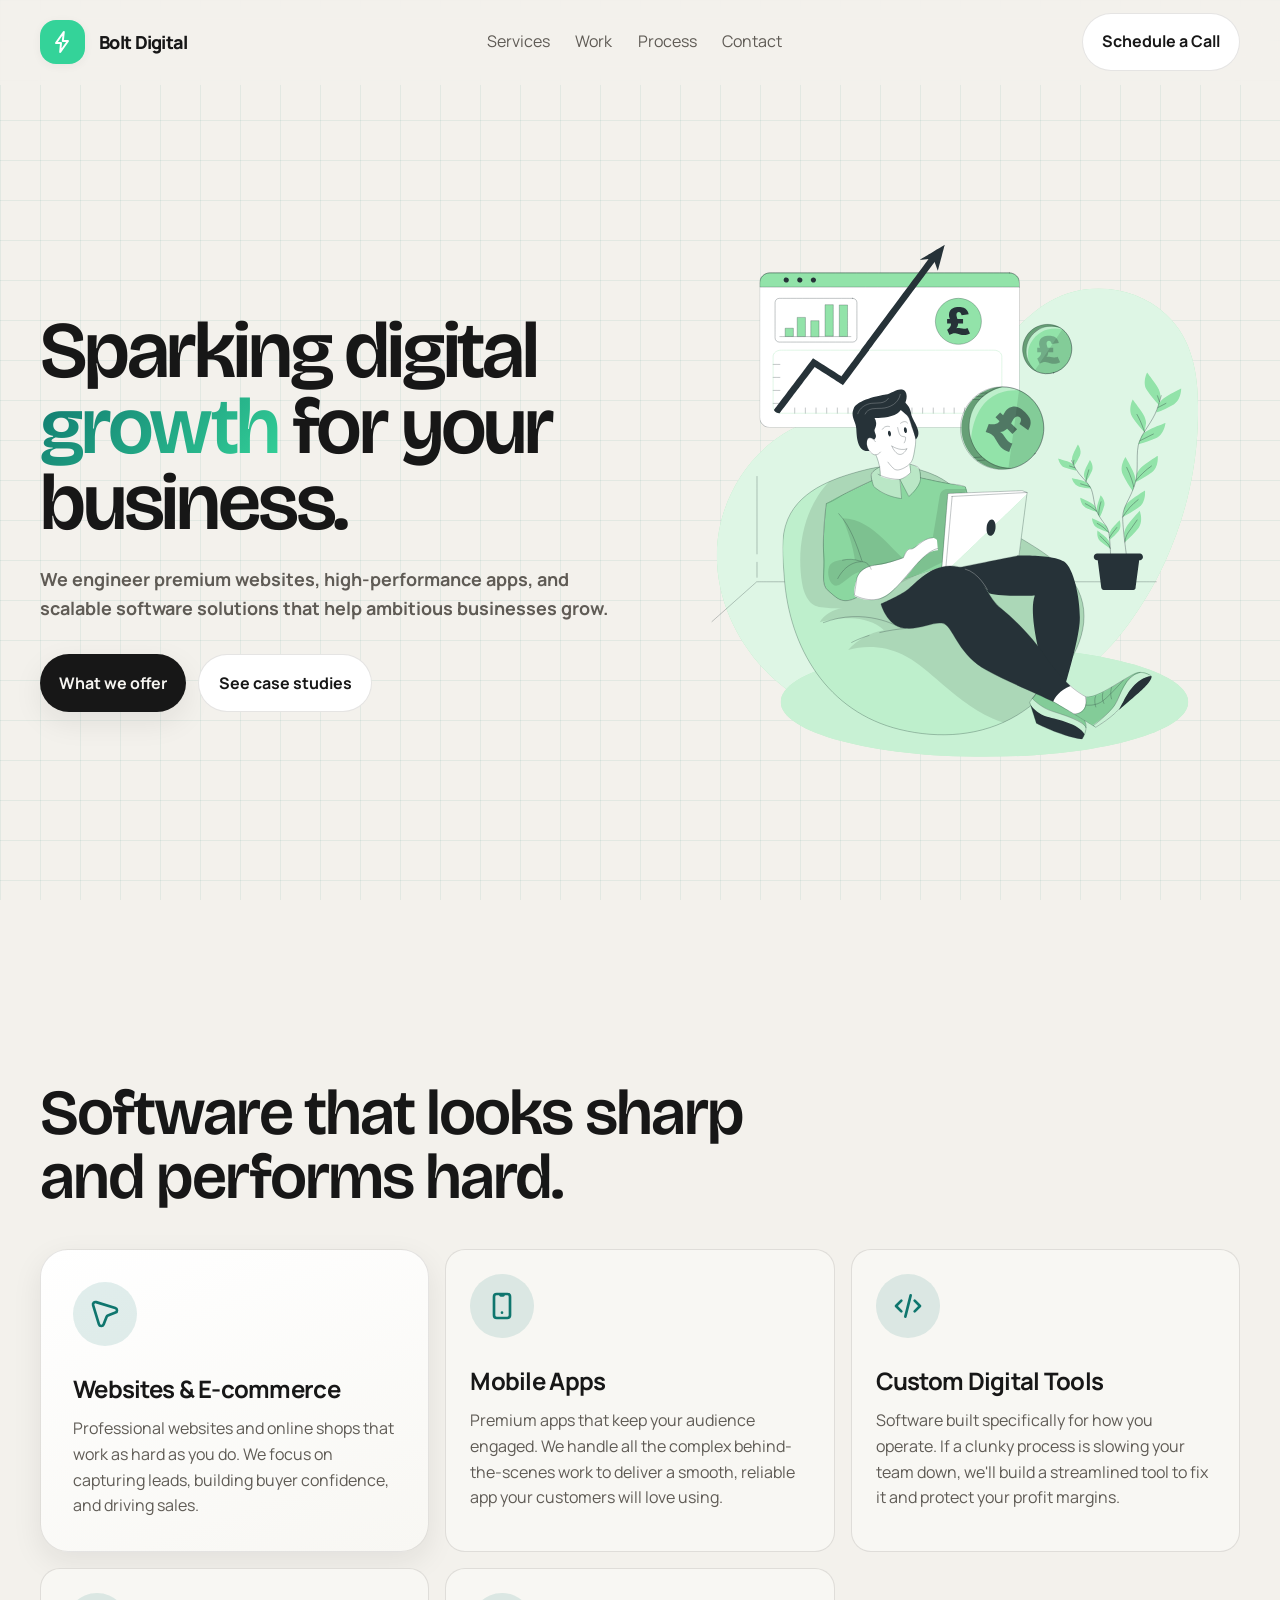
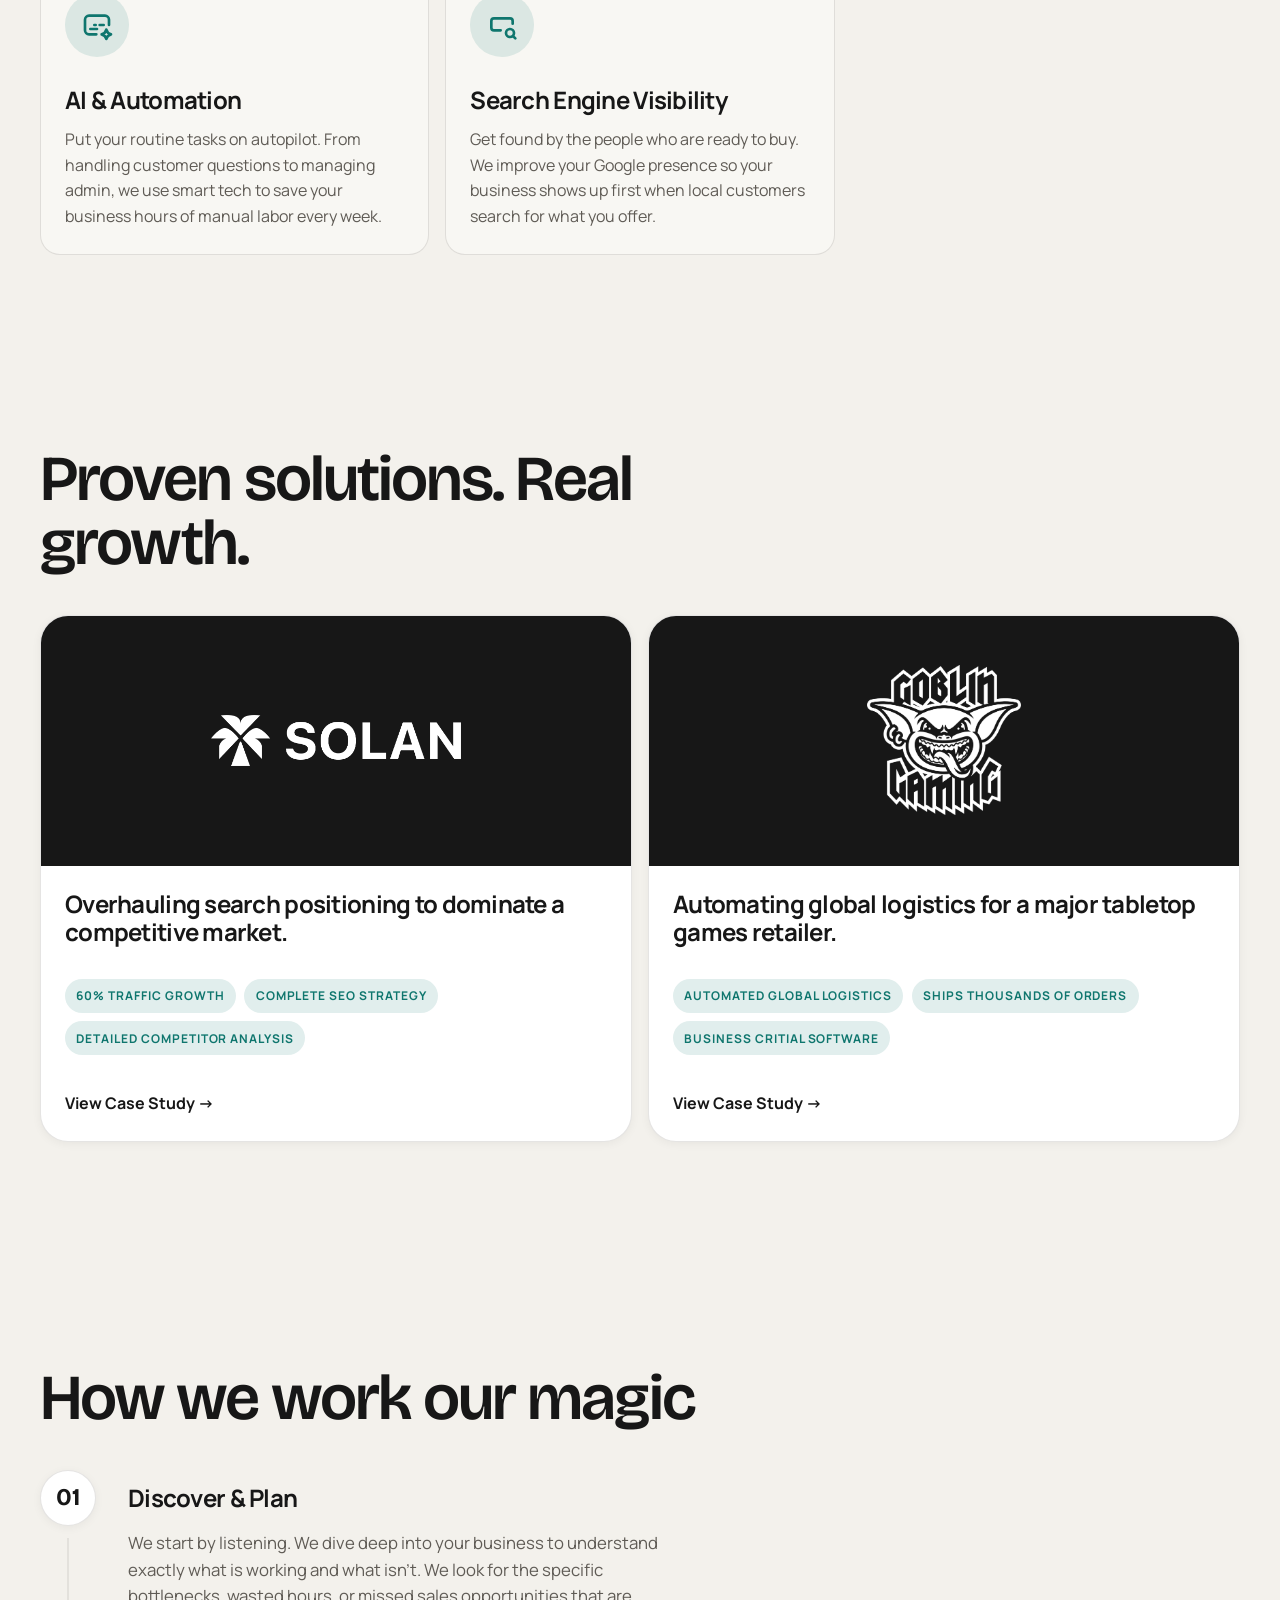
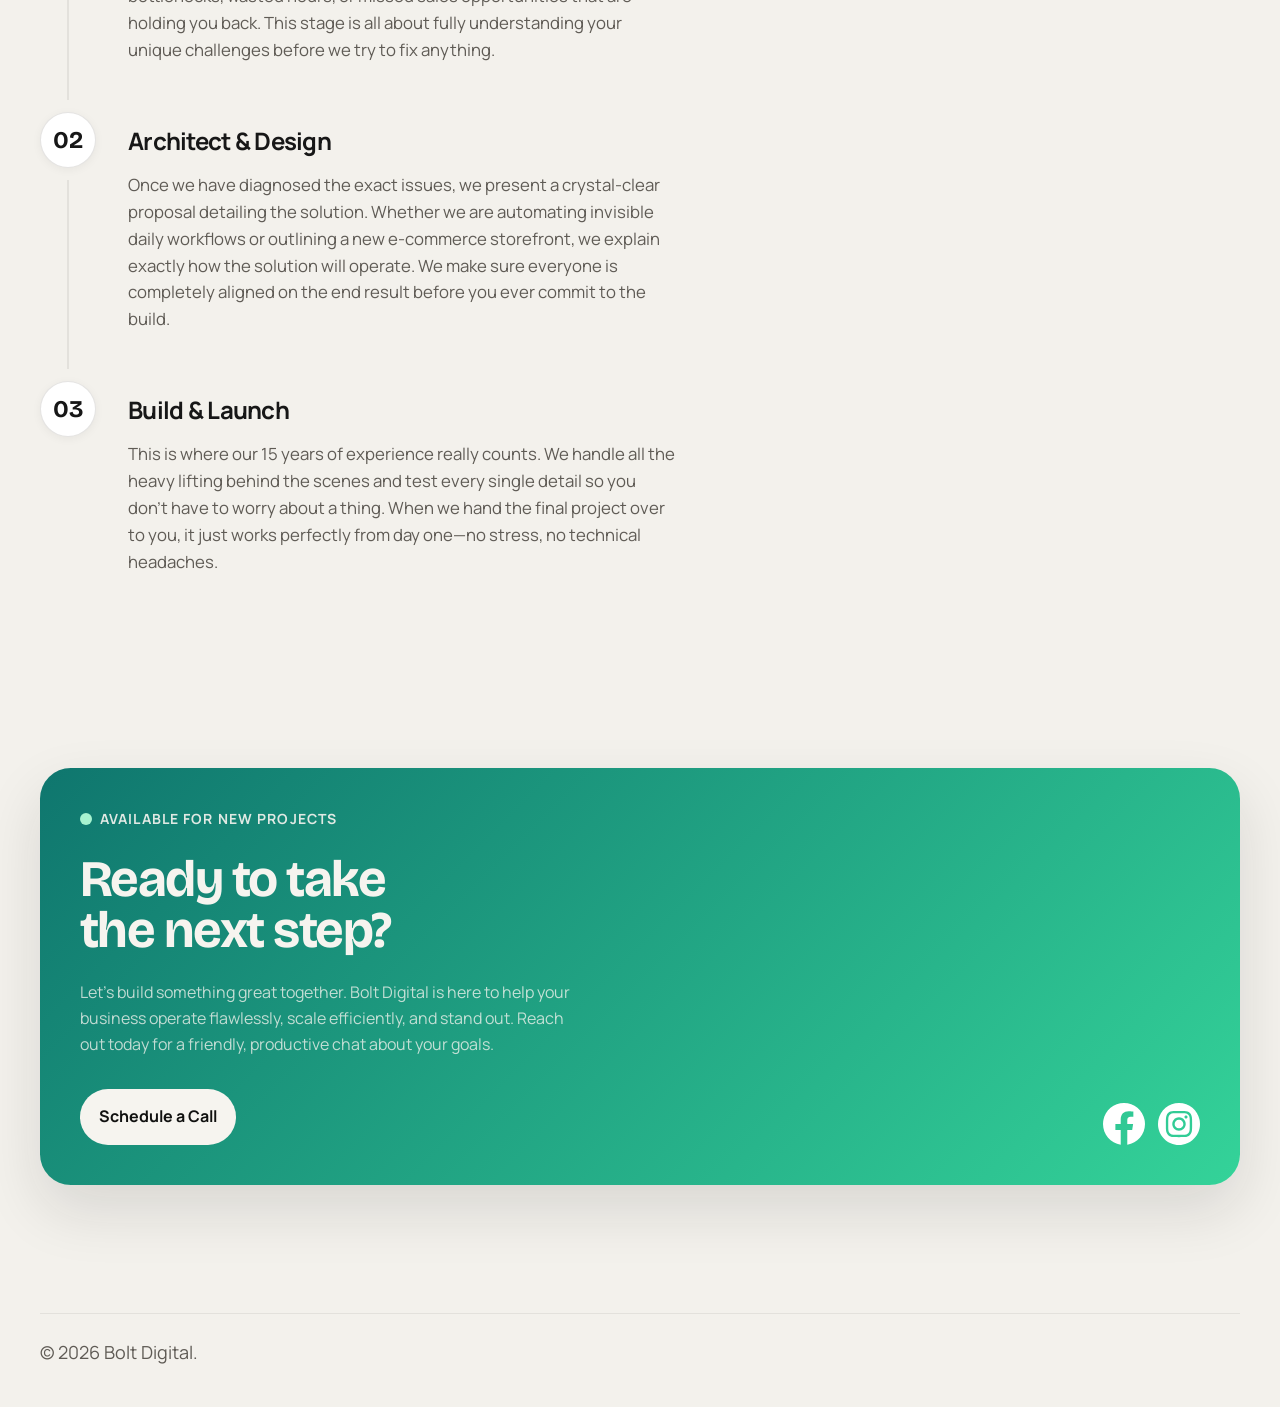
==== commit 3f49bb13: "ios fixes" ====
--- a/index.html
+++ b/index.html
@@ -48,6 +48,7 @@
       --space-20: 5rem;
       --space-24: 6rem;
       --color-bg: #f3f1ec;
+      --color-bg-rgb: 243, 241, 236;
       --color-surface: #f8f7f3;
       --color-surface-2: #ffffff;
       --color-surface-offset: #ebe7e0;
@@ -196,7 +197,7 @@
       z-index: 50;
       border-bottom: 1px solid transparent;
       background: #ffffff;
-      background: color-mix(in srgb, var(--color-bg) 84%, transparent);
+      background: rgba(var(--color-bg-rgb), 0.84);
       backdrop-filter: blur(18px);
     }
 
@@ -989,8 +990,10 @@
 
       /* Force the SVG graphic to scale down so it doesn't push the text off-screen */
       .hero-visual svg {
-        max-height: auto;
-        width: auto;
+        width: 100%;
+        height: auto;
+        /* Forces WebKit to respect the viewBox aspect ratio */
+        display: block;
       }
 
       .hero-copy h1 {
@@ -1137,692 +1140,950 @@
         </div>
 
         <div class="hero-visual reveal delay-200">
-        <svg xmlns="http://www.w3.org/2000/svg" version="1.1" width="100%" height="100%" viewBox="0 0 2000 2000" preserveAspectRatio="xMidYMid meet" fill="none">
-  <defs>
-    <clipPath id="hero-clip-background" clipPathUnits="userSpaceOnUse">
-      <rect height="1545" width="1695" y="0" x="0" fill="#fff"/>
-    </clipPath>
-    <clipPath id="hero-clip-shadow" clipPathUnits="userSpaceOnUse">
-      <rect height="386" width="1435" y="0" x="0" fill="#fff"/>
-    </clipPath>
-    <clipPath id="hero-clip-dashboard" clipPathUnits="userSpaceOnUse">
-      <rect height="644" width="915" y="0" x="0" fill="#fff"/>
-    </clipPath>
-    <clipPath id="hero-clip-scene" clipPathUnits="userSpaceOnUse">
-      <rect height="1091" width="1941" y="0" x="0" fill="#fff"/>
-    </clipPath>
-    <clipPath id="hero-clip-plant" clipPathUnits="userSpaceOnUse">
-      <rect height="1473" width="511" y="0" x="0" fill="#fff"/>
-    </clipPath>
-    <clipPath id="hero-clip-character" clipPathUnits="userSpaceOnUse">
-      <rect height="1233" width="1300" y="0" x="0" fill="#fff"/>
-    </clipPath>
-  </defs>
-  <g transform="matrix(1,0,0,1,157.802,209.674)">
-    <g clip-path="url(#hero-clip-background)">
-      <g transform="matrix(1,0,0,1,847.29,772.514)">
-        <path fill="#92e3a9" d="M101.298,-525.574C175.898,-592.974,237.458,-676.934,324.738,-726.854C454.938,-801.374,623.618,-783.574,734.698,-681.534C845.778,-579.494,851.578,-424.294,845.778,-284.294C838.646,-120.869,799.905,39.624,731.698,188.306C690.411,278.729,638.528,363.926,577.138,442.106C439.418,617.026,210.378,741.106,-8.102,763.866C-134.582,777.026,-264.382,778.546,-386.782,744.106C-452.041,725.75,-514.097,697.488,-570.782,660.306C-737.222,551.186,-850.462,358.226,-847.222,159.186C-843.982,-39.854,-715.222,-235.614,-527.222,-301.574C-430.862,-335.614,-326.382,-335.934,-226.382,-357.574C-104.421,-384.171,8.512,-442.071,101.298,-525.574Z"/>
-      </g>
-      <g transform="matrix(1,0,0,1,847.29,772.514)" opacity="0.7">
-        <path fill="#ffffff" d="M101.298,-525.574C175.898,-592.974,237.458,-676.934,324.738,-726.854C454.938,-801.374,623.618,-783.574,734.698,-681.534C845.778,-579.494,851.578,-424.294,845.778,-284.294C838.646,-120.869,799.905,39.624,731.698,188.306C690.411,278.729,638.528,363.926,577.138,442.106C439.418,617.026,210.378,741.106,-8.102,763.866C-134.582,777.026,-264.382,778.546,-386.782,744.106C-452.041,725.75,-514.097,697.488,-570.782,660.306C-737.222,551.186,-850.462,358.226,-847.222,159.186C-843.982,-39.854,-715.222,-235.614,-527.222,-301.574C-430.862,-335.614,-326.382,-335.934,-226.382,-357.574C-104.421,-384.171,8.512,-442.071,101.298,-525.574Z"/>
-      </g>
-    </g>
-  </g>
-  <g transform="matrix(1,0,0,1,382.9,1472)">
-    <g clip-path="url(#hero-clip-shadow)">
-      <g transform="matrix(1,0,0,1,717.32,193.2)">
-        <path fill="#92e3a9" d="M0,193.2C396.165,193.2,717.32,106.701,717.32,0C717.32,-106.701,396.165,-193.2,0,-193.2C-396.165,-193.2,-717.32,-106.701,-717.32,0C-717.32,106.701,-396.165,193.2,0,193.2Z"/>
-      </g>
-      <g transform="matrix(1,0,0,1,717.32,193.2)" opacity="0.5">
-        <path fill="#ffffff" d="M0,193.2C396.165,193.2,717.32,106.701,717.32,0C717.32,-106.701,396.165,-193.2,0,-193.2C-396.165,-193.2,-717.32,-106.701,-717.32,0C-717.32,106.701,-396.165,193.2,0,193.2Z"/>
-      </g>
-    </g>
-  </g>
-  <g transform="translate(766.18,495.64)">
-    <animateTransform repeatCount="indefinite" type="translate" attributeName="transform" dur="10s" begin="0s" calcMode="spline" values="766.18 495.64;766.18 495.64;766.18 376.64;766.18 495.64;766.18 376.64;766.18 495.64;766.18 376.64;766.18 495.64" keyTimes="0;0.033333;0.199444;0.365556;0.531667;0.697777;0.86389;1" keySplines="0 0 1 1;0.333 0 0.667 1;0.333 0 0.667 1;0.333 0 0.667 1;0.333 0 0.667 1;0.333 0 0.667 1;0.333 0 0.667 1" fill="freeze" attributeType="XML"/>
-    <g transform="scale(1,1) translate(-457.5,-322)">
-      <g clip-path="url(#hero-clip-dashboard)">
-        <g transform="matrix(1,0,0,1,457.46,371.66)">
-          <path fill="#ffffff" d="M421.66,-272.18C421.66,-272.18,-421.66,-272.18,-421.66,-272.18C-441.432,-272.18,-457.46,-256.152,-457.46,-236.38C-457.46,-236.38,-457.46,236.38,-457.46,236.38C-457.46,256.152,-441.432,272.18,-421.66,272.18C-421.66,272.18,421.66,272.18,421.66,272.18C441.432,272.18,457.46,256.152,457.46,236.38C457.46,236.38,457.46,-236.38,457.46,-236.38C457.46,-256.152,441.432,-272.18,421.66,-272.18Z"/>
-        </g>
-        <g transform="matrix(1,0,0,1,457.46,124.36)">
-          <path fill="#92e3a9" d="M457.46,25.08C457.46,25.08,457.46,10.92,457.46,10.92C457.492,6.214,456.594,1.548,454.818,-2.811C453.043,-7.17,450.424,-11.135,447.113,-14.479C443.802,-17.823,439.863,-20.482,435.523,-22.301C431.183,-24.12,426.526,-25.064,421.82,-25.08C421.82,-25.08,-421.66,-25.08,-421.66,-25.08C-431.173,-25.027,-440.279,-21.211,-446.987,-14.465C-453.695,-7.719,-457.46,1.407,-457.46,10.92C-457.46,10.92,-457.46,25.08,-457.46,25.08C-457.46,25.08,457.46,25.08,457.46,25.08Z"/>
-        </g>
-        <g transform="matrix(1,0,0,1,457.46,371.66)">
-          <path stroke-linejoin="round" stroke-linecap="round" stroke-width="1" stroke="#263238" d="M421.66,-272.18C421.66,-272.18,-421.66,-272.18,-421.66,-272.18C-441.432,-272.18,-457.46,-256.152,-457.46,-236.38C-457.46,-236.38,-457.46,236.38,-457.46,236.38C-457.46,256.152,-441.432,272.18,-421.66,272.18C-421.66,272.18,421.66,272.18,421.66,272.18C441.432,272.18,457.46,256.152,457.46,236.38C457.46,236.38,457.46,-236.38,457.46,-236.38C457.46,-256.152,441.432,-272.18,421.66,-272.18Z"/>
-        </g>
-        <g transform="matrix(1,0,0,1,457.46,124.36)">
-          <path stroke-linejoin="round" stroke-linecap="round" stroke-width="1" stroke="#263238" d="M457.46,25.08C457.46,25.08,457.46,10.92,457.46,10.92C457.492,6.214,456.594,1.548,454.818,-2.811C453.043,-7.17,450.424,-11.135,447.113,-14.479C443.802,-17.823,439.863,-20.482,435.523,-22.301C431.183,-24.12,426.526,-25.064,421.82,-25.08C421.82,-25.08,-421.66,-25.08,-421.66,-25.08C-431.173,-25.027,-440.279,-21.211,-446.987,-14.465C-453.695,-7.719,-457.46,1.407,-457.46,10.92C-457.46,10.92,-457.46,25.08,-457.46,25.08C-457.46,25.08,457.46,25.08,457.46,25.08Z"/>
-        </g>
-        <g transform="matrix(1,0,0,1,93.6,124.48)">
-          <path fill="#263238" d="M7.636,5.06C8.638,3.548,9.168,1.773,9.16,-0.04C9.149,-2.462,8.18,-4.782,6.463,-6.491C4.746,-8.2,2.422,-9.16,0,-9.16C-1.813,-9.16,-3.586,-8.621,-5.093,-7.613C-6.6,-6.605,-7.775,-5.172,-8.467,-3.496C-9.159,-1.82,-9.338,0.024,-8.981,1.802C-8.624,3.58,-7.748,5.212,-6.463,6.491C-5.178,7.77,-3.541,8.64,-1.762,8.989C0.017,9.338,1.86,9.15,3.533,8.451C5.206,7.752,6.634,6.572,7.636,5.06Z"/>
-        </g>
-        <g transform="matrix(1,0,0,1,141.4,124.48)">
-          <path fill="#263238" d="M7.636,5.06C8.638,3.548,9.168,1.773,9.16,-0.04C9.149,-2.462,8.18,-4.782,6.463,-6.491C4.746,-8.2,2.422,-9.16,0,-9.16C-1.813,-9.16,-3.586,-8.621,-5.093,-7.613C-6.6,-6.605,-7.775,-5.172,-8.467,-3.496C-9.159,-1.82,-9.338,0.024,-8.981,1.802C-8.624,3.58,-7.748,5.212,-6.463,6.491C-5.178,7.77,-3.541,8.64,-1.762,8.989C0.017,9.338,1.86,9.15,3.533,8.451C5.206,7.752,6.634,6.572,7.636,5.06Z"/>
-        </g>
-        <g transform="matrix(1,0,0,1,189.2,124.44)">
-          <path fill="#263238" d="M0,9.16C5.059,9.16,9.16,5.059,9.16,0C9.16,-5.059,5.059,-9.16,0,-9.16C-5.059,-9.16,-9.16,-5.059,-9.16,0C-9.16,5.059,-5.059,9.16,0,9.16Z"/>
-        </g>
-        <g transform="matrix(1,0,0,1,198.34,266.06)">
-          <path stroke-linejoin="round" stroke-linecap="round" stroke-width="1" stroke="#263238" d="M129.34,-76.98C129.34,-76.98,-129.34,-76.98,-129.34,-76.98C-137.492,-76.98,-144.1,-70.372,-144.1,-62.22C-144.1,-62.22,-144.1,62.22,-144.1,62.22C-144.1,70.372,-137.492,76.98,-129.34,76.98C-129.34,76.98,129.34,76.98,129.34,76.98C137.492,76.98,144.1,70.372,144.1,62.22C144.1,62.22,144.1,-62.22,144.1,-62.22C144.1,-70.372,137.492,-76.98,129.34,-76.98Z"/>
-        </g>
-        <g transform="matrix(1,0,0,1,196.14,323.68)">
-          <path stroke-linejoin="round" stroke-linecap="round" stroke-width="1" stroke="#263238" d="M124.94,0C124.94,0,-124.94,0,-124.94,0"/>
-        </g>
-        <g transform="matrix(1,0,0,1,104.26,308.78)">
-          <path stroke-width="1" stroke="#263238" fill="#92e3a9" d="M14.5,-14.5C14.5,-14.5,-14.5,-14.5,-14.5,-14.5C-14.5,-14.5,-14.5,14.5,-14.5,14.5C-14.5,14.5,14.5,14.5,14.5,14.5C14.5,14.5,14.5,-14.5,14.5,-14.5Z"/>
-        </g>
-        <g transform="matrix(1,0,0,1,146.7,289.92)">
-          <path stroke-width="1" stroke="#263238" fill="#92e3a9" d="M14.5,-33.76C14.5,-33.76,-14.5,-33.76,-14.5,-33.76C-14.5,-33.76,-14.5,33.76,-14.5,33.76C-14.5,33.76,14.5,33.76,14.5,33.76C14.5,33.76,14.5,-33.76,14.5,-33.76Z"/>
-        </g>
-        <g transform="matrix(1,0,0,1,194.5,296.06)">
-          <path stroke-width="1" stroke="#263238" fill="#92e3a9" d="M14.5,-28.3C14.5,-28.3,-14.5,-28.3,-14.5,-28.3C-14.5,-28.3,-14.5,28.3,-14.5,28.3C-14.5,28.3,14.5,28.3,14.5,28.3C14.5,28.3,14.5,-28.3,14.5,-28.3Z"/>
-        </g>
-        <g transform="matrix(1,0,0,1,244.74,266.9)">
-          <path stroke-width="1" stroke="#263238" fill="#92e3a9" d="M14.5,-55.5C14.5,-55.5,-14.5,-55.5,-14.5,-55.5C-14.5,-55.5,-14.5,55.5,-14.5,55.5C-14.5,55.5,14.5,55.5,14.5,55.5C14.5,55.5,14.5,-55.5,14.5,-55.5Z"/>
-        </g>
-        <g transform="matrix(1,0,0,1,294.94,267.78)">
-          <path stroke-width="1" stroke="#263238" fill="#92e3a9" d="M14.5,-55.5C14.5,-55.5,-14.5,-55.5,-14.5,-55.5C-14.5,-55.5,-14.5,55.5,-14.5,55.5C-14.5,55.5,14.5,55.5,14.5,55.5C14.5,55.5,14.5,-55.5,14.5,-55.5Z"/>
-        </g>
-        <g transform="matrix(1,0,0,1,699.76,269.92)">
-          <path stroke-width="1" stroke="#263238" fill="#92e3a9" d="M0,81.08C44.779,81.08,81.08,44.779,81.08,0C81.08,-44.779,44.779,-81.08,0,-81.08C-44.779,-81.08,-81.08,-44.779,-81.08,0C-81.08,44.779,-44.779,81.08,0,81.08Z"/>
-        </g>
-        <g transform="matrix(1,0,0,1,660,219.92) scale(0.8)">
-          <path fill="#263238" d="M45.64,52.31h24.6v19.43H48.49c-0.28,4.57-1.11,8.69-2.52,12.37c-1.13,2.79-3.02,5.7-5.67,8.72c3.02-0.66,5.62-1,7.78-1 c2.77,0,6.36,0.53,10.79,1.58c6.06,1.38,10.9,2.08,14.53,2.08c2.96,0,5.54-0.25,7.72-0.75c2.21-0.5,5.09-1.55,8.63-3.15 l11.04,24.24c-5.34,2.66-10.05,4.51-14.12,5.54c-4.04,1.02-8.38,1.52-13.04,1.52c-5.09,0-10.88-0.89-17.44-2.66 c-8.58-2.35-13.89-3.71-15.97-4.1c-2.05-0.36-4.26-0.55-6.64-0.55c-6.97,0-14.67,2.43-23.08,7.31L0,99.8 c11.4-8.14,17.1-16.27,17.1-24.41c0-0.44-0.06-1.66-0.17-3.65H0V52.31h12.12c-2.05-7.11-3.24-11.26-3.49-12.4 c-0.33-1.72-0.5-3.85-0.5-6.39c0-6.75,1.8-12.81,5.4-18.18c3.57-5.37,8.3-9.27,14.17-11.68C33.57,1.22,41.46,0,51.39,0 c9.3,0,16.66,1.05,22.08,3.13C78.9,5.2,83.5,8.66,87.23,13.48c3.76,4.84,6.34,10.68,7.75,17.55l-31.05,4.84 c-1.55-5.76-3.35-9.58-5.37-11.46c-2.02-1.88-4.32-2.82-6.89-2.82c-3.13,0-5.65,1.02-7.58,3.07c-1.94,2.05-2.91,4.95-2.91,8.72 c0,2.02,0.19,3.93,0.58,5.78C42.12,41.04,43.42,45.42,45.64,52.31L45.64,52.31z"/>
-        </g>
-        <g transform="matrix(1,0,0,1,59.36,421.68)">
-          <path stroke-linejoin="round" stroke-linecap="round" stroke-width="1" stroke="#263238" d="M11.84,0C11.84,0,-11.84,0,-11.84,0"/>
-        </g>
-        <g transform="matrix(1,0,0,1,59.36,467.44)">
-          <path stroke-linejoin="round" stroke-linecap="round" stroke-width="1" stroke="#263238" d="M11.84,0C11.84,0,-11.84,0,-11.84,0"/>
-        </g>
-        <g transform="matrix(1,0,0,1,59.36,513.24)">
-          <path stroke-linejoin="round" stroke-linecap="round" stroke-width="1" stroke="#263238" d="M11.84,0C11.84,0,-11.84,0,-11.84,0"/>
-        </g>
-        <g transform="matrix(1,0,0,1,59.36,559)">
-          <path stroke-linejoin="round" stroke-linecap="round" stroke-width="1" stroke="#263238" d="M11.84,0C11.84,0,-11.84,0,-11.84,0"/>
-        </g>
-        <g transform="matrix(1,0,0,1,123.4,584.36)">
-          <path stroke-linejoin="round" stroke-linecap="round" stroke-width="1" stroke="#263238" d="M0,-9.2C0,-9.2,0,9.2,0,9.2"/>
-        </g>
-        <g transform="matrix(1,0,0,1,160.92,584.36)">
-          <path stroke-linejoin="round" stroke-linecap="round" stroke-width="1" stroke="#263238" d="M0,-9.2C0,-9.2,0,9.2,0,9.2"/>
-        </g>
-        <g transform="matrix(1,0,0,1,198.44,584.36)">
-          <path stroke-linejoin="round" stroke-linecap="round" stroke-width="1" stroke="#263238" d="M0,-9.2C0,-9.2,0,9.2,0,9.2"/>
-        </g>
-        <g transform="matrix(1,0,0,1,236,584.36)">
-          <path stroke-linejoin="round" stroke-linecap="round" stroke-width="1" stroke="#263238" d="M0,-9.2C0,-9.2,0,9.2,0,9.2"/>
-        </g>
-        <g transform="matrix(1,0,0,1,273.52,584.36)">
-          <path stroke-linejoin="round" stroke-linecap="round" stroke-width="1" stroke="#263238" d="M0,-9.2C0,-9.2,0,9.2,0,9.2"/>
-        </g>
-        <g transform="matrix(1,0,0,1,311.04,584.36)">
-          <path stroke-linejoin="round" stroke-linecap="round" stroke-width="1" stroke="#263238" d="M0,-9.2C0,-9.2,0,9.2,0,9.2"/>
-        </g>
-        <g transform="matrix(1,0,0,1,348.56,584.36)">
-          <path stroke-linejoin="round" stroke-linecap="round" stroke-width="1" stroke="#263238" d="M0,-9.2C0,-9.2,0,9.2,0,9.2"/>
-        </g>
-        <g transform="matrix(1,0,0,1,386.12,584.36)">
-          <path stroke-linejoin="round" stroke-linecap="round" stroke-width="1" stroke="#263238" d="M0,-9.2C0,-9.2,0,9.2,0,9.2"/>
-        </g>
-        <g transform="matrix(1,0,0,1,423.64,584.36)">
-          <path stroke-linejoin="round" stroke-linecap="round" stroke-width="1" stroke="#263238" d="M0,-9.2C0,-9.2,0,9.2,0,9.2"/>
-        </g>
-        <g transform="matrix(1,0,0,1,461.16,584.36)">
-          <path stroke-linejoin="round" stroke-linecap="round" stroke-width="1" stroke="#263238" d="M0,-9.2C0,-9.2,0,9.2,0,9.2"/>
-        </g>
-        <g transform="matrix(1,0,0,1,498.68,584.36)">
-          <path stroke-linejoin="round" stroke-linecap="round" stroke-width="1" stroke="#263238" d="M0,-9.2C0,-9.2,0,9.2,0,9.2"/>
-        </g>
-        <g transform="matrix(1,0,0,1,536.24,584.36)">
-          <path stroke-linejoin="round" stroke-linecap="round" stroke-width="1" stroke="#263238" d="M0,-9.2C0,-9.2,0,9.2,0,9.2"/>
-        </g>
-        <g transform="matrix(1,0,0,1,573.76,584.36)">
-          <path stroke-linejoin="round" stroke-linecap="round" stroke-width="1" stroke="#263238" d="M0,-9.2C0,-9.2,0,9.2,0,9.2"/>
-        </g>
-        <g transform="matrix(1,0,0,1,611.28,584.36)">
-          <path stroke-linejoin="round" stroke-linecap="round" stroke-width="1" stroke="#263238" d="M0,-9.2C0,-9.2,0,9.2,0,9.2"/>
-        </g>
-        <g transform="matrix(1,0,0,1,648.8,584.36)">
-          <path stroke-linejoin="round" stroke-linecap="round" stroke-width="1" stroke="#263238" d="M0,-9.2C0,-9.2,0,9.2,0,9.2"/>
-        </g>
-        <g transform="matrix(1,0,0,1,684.92,584.36)">
-          <path stroke-linejoin="round" stroke-linecap="round" stroke-width="1" stroke="#263238" d="M0,-9.2C0,-9.2,0,9.2,0,9.2"/>
-        </g>
-        <g transform="matrix(1,0,0,1,721.04,584.36)">
-          <path stroke-linejoin="round" stroke-linecap="round" stroke-width="1" stroke="#263238" d="M0,-9.2C0,-9.2,0,9.2,0,9.2"/>
-        </g>
-        <g transform="matrix(1,0,0,1,757.12,584.36)">
-          <path stroke-linejoin="round" stroke-linecap="round" stroke-width="1" stroke="#263238" d="M0,-9.2C0,-9.2,0,9.2,0,9.2"/>
-        </g>
-        <g transform="matrix(1,0,0,1,449.96,482.609)">
-          <path stroke-linejoin="round" stroke-linecap="round" stroke-width="1" stroke="#92e3a9" d="M402.68,88.911C402.68,88.911,402.68,-88.929,402.68,-88.929C402.68,-101.129,390.28,-110.969,375,-110.969C375,-110.969,-375,-110.969,-375,-110.969C-390.28,-110.969,-402.68,-100.929,-402.68,-88.929C-402.68,-88.929,-402.68,88.911,-402.68,88.911C-402.585,92.977,-401.183,96.905,-398.68,100.111C-395.783,103.643,-392.111,106.458,-387.948,108.338C-383.785,110.218,-379.245,111.113,-374.68,110.951C-374.68,110.951,375,110.951,375,110.951C390.28,110.951,402.68,101.111,402.68,88.911Z"/>
-        </g>
-        <g transform="matrix(1,0,0,1,337.5,314.7)">
-          <path fill="#263238" d="M47.66,56.94C47.66,56.94,286.98,-265.46,286.98,-265.46C286.98,-265.46,268.5,-278.86,268.5,-278.86C268.5,-278.86,18.94,57.14,18.94,57.14C18.94,57.14,-49.5,149.14,-49.5,149.14C-49.5,149.14,-149.5,85.58,-149.5,85.58C-149.5,85.58,-286.98,268.02,-286.98,268.02C-285.03,271.324,-282.252,274.063,-278.92,275.964C-275.588,277.865,-271.817,278.863,-267.98,278.86C-267.98,278.86,-266.22,278.86,-266.22,278.86C-266.22,278.86,-143.86,116.54,-143.86,116.54C-143.86,116.54,-43.86,180.22,-43.86,180.22C-43.86,180.22,47.66,56.94,47.66,56.94Z"/>
-        </g>
-        <g transform="matrix(1,0,0,1,607.74,46.12)">
-          <path fill="#263238" d="M43.98,-46.12C43.98,-46.12,-43.98,7.2,-43.98,7.2C-43.98,7.2,4.14,3.44,4.14,3.44C4.14,3.44,19.66,46.12,19.66,46.12C19.66,46.12,43.98,-46.12,43.98,-46.12Z"/>
-        </g>
-      </g>
-    </g>
-  </g>
-  <g transform="matrix(1,0,0,1,-47.8,397.2)">
-    <g clip-path="url(#hero-clip-scene)">
-      <g transform="matrix(1,0,0,1,970.72,915.06)">
-        <path stroke-linejoin="round" stroke-linecap="round" stroke-width="1" stroke="#263238" d="M-782.22,70.1C-782.22,70.1,-624.54,-70.1,-624.54,-70.1C-624.54,-70.1,782.22,-70.1,782.22,-70.1"/>
-      </g>
-      <g transform="matrix(1,0,0,1,347.06,610.5)">
-        <path stroke-linejoin="round" stroke-linecap="round" stroke-width="1" stroke="#263238" d="M0,-136.3C0,-136.3,0,136.3,0,136.3"/>
-      </g>
-      <g transform="matrix(1,0,0,1,347.06,802.76)">
-        <path stroke-linejoin="round" stroke-linecap="round" stroke-width="1" stroke="#263238" d="M0,-26.36C0,-26.36,0,26.36,0,26.36"/>
-      </g>
-      <g transform="matrix(1,0,0,1,1348.092,-246.78)">
-        <g clip-path="url(#hero-clip-plant)">
-          <g transform="translate(305.466,1004.52)">
-            <g transform="rotate(0)">
-              <animateTransform repeatCount="indefinite" type="rotate" attributeName="transform" dur="10s" begin="0s" calcMode="spline" values="0;0;10;0;10;0;10;0" keyTimes="0;0.033333;0.199444;0.365556;0.531667;0.697777;0.86389;1" keySplines="0 0 1 1;0.333 0 0.667 1;0.333 0 0.667 1;0.333 0 0.667 1;0.333 0 0.667 1;0.333 0 0.667 1;0.333 0 0.667 1" fill="freeze" attributeType="XML"/>
-              <g transform="scale(1,1) translate(-182.966,-651.52)">
-                <g transform="matrix(1,0,0,1,165.565,52.76)">
-                  <path fill="#92e3a9" d="M8.956,-16.52C32.036,6.52,32.036,23,32.036,23C32.036,23,32.036,52.76,32.036,52.76C13.791,39.364,-3.296,24.458,-19.044,8.2C-40.484,-14.88,-28.924,-52.76,-28.924,-52.76C-28.924,-52.76,-14.124,-39.56,8.956,-16.52Z"/>
-                </g>
-                <g transform="matrix(1,0,0,1,132.093,155.66)">
-                  <path fill="#92e3a9" d="M8.948,-16.54C32.028,6.54,32.028,23.02,32.028,23.02C32.028,23.02,32.028,52.78,32.028,52.78C13.801,39.347,-3.284,24.43,-19.052,8.18C-40.452,-14.9,-28.932,-52.78,-28.932,-52.78C-28.932,-52.78,-14.132,-39.62,8.948,-16.54Z"/>
-                </g>
-                <g transform="matrix(1,0,0,1,229.434,84.12)">
-                  <path fill="#92e3a9" d="M-6.193,-17.2C-31.553,3.32,-33.313,19.72,-33.313,19.72C-33.313,19.72,-36.433,49.2,-36.433,49.2C-16.89,37.821,1.668,24.829,19.047,10.36C42.767,-10.2,35.327,-49.2,35.327,-49.2C35.327,-49.2,19.167,-37.72,-6.193,-17.2Z"/>
-                </g>
-                <g transform="matrix(1,0,0,1,190.411,209.16)">
-                  <path fill="#92e3a9" d="M-3.89,-17.64C-31.25,0.2,-34.73,16.2,-34.73,16.2C-34.73,16.2,-40.85,45.16,-40.85,45.16C-20.22,35.92,-0.403,24.961,18.39,12.4C44.03,-5.68,40.71,-45.16,40.71,-45.16C40.71,-45.16,23.47,-35.48,-3.89,-17.64Z"/>
-                </g>
-                <g transform="matrix(1,0,0,1,195.337,334.82)">
-                  <path fill="#92e3a9" d="M-8.976,-16.54C-32.016,6.5,-32.016,22.98,-32.016,22.98C-32.016,22.98,-32.016,52.78,-32.016,52.78C-13.774,39.381,3.3,24.461,19.024,8.18C40.464,-14.86,28.904,-52.78,28.904,-52.78C28.904,-52.78,14.064,-39.58,-8.976,-16.54Z"/>
-                </g>
-                <g transform="matrix(1,0,0,1,134.634,363)">
-                  <path fill="#92e3a9" d="M11.047,-15.24C30.607,10.84,28.287,27.16,28.287,27.16C28.287,27.16,24.127,56.52,24.127,56.52C7.977,40.689,-6.821,23.536,-20.113,5.24C-37.993,-20.52,-21.273,-56.52,-21.273,-56.52C-21.273,-56.52,-8.513,-41.32,11.047,-15.24Z"/>
-                </g>
-                <g transform="matrix(1,0,0,1,172.197,463.2)">
-                  <path fill="#92e3a9" d="M-8.956,-16.76C-32.036,6.32,-32.036,22.76,-32.036,22.76C-32.036,22.76,-32.036,52.76,-32.036,52.76C-13.79,39.351,3.297,24.432,19.044,8.16C40.484,-14.88,28.924,-52.76,28.924,-52.76C28.924,-52.76,14.124,-39.84,-8.956,-16.76Z"/>
-                </g>
-                <g transform="matrix(1,0,0,1,180.882,543.02)">
-                  <path fill="#92e3a9" d="M-12.961,-14.14C-29.321,13.86,-25.321,29.86,-25.321,29.86C-25.321,29.86,-17.761,58.74,-17.761,58.74C-3.498,41.173,9.266,22.44,20.399,2.74C35.239,-24.98,14.519,-58.74,14.519,-58.74C14.519,-58.74,3.399,-42.14,-12.961,-14.14Z"/>
-                </g>
-                <g transform="matrix(1,0,0,1,169.355,361.6)">
-                  <path stroke-linejoin="round" stroke-linecap="round" stroke-width="1.177" stroke="#263238" d="M8.726,289.92C8.726,289.92,-23.274,191.2,-29.274,154.72C-35.274,118.24,-13.954,87.8,-6.954,33.2C0.046,-21.4,-26.074,-76.32,-17.034,-118.8C-7.994,-161.28,14.886,-191.68,24.006,-238.8C27.052,-255.711,29.161,-272.777,30.326,-289.92"/>
-                </g>
-                <g transform="matrix(1,0,0,1,208.341,105.24)">
-                  <path stroke-linejoin="round" stroke-linecap="round" stroke-width="1.177" stroke="#263238" d="M12.42,-9.56C12.42,-9.56,-12.42,9.56,-12.42,9.56"/>
-                </g>
-                <g transform="matrix(1,0,0,1,191.861,83.58)">
-                  <path stroke-linejoin="round" stroke-linecap="round" stroke-width="1.177" stroke="#263238" d="M-5.18,-9.26C-5.18,-9.26,5.18,9.26,5.18,9.26"/>
-                </g>
-                <g transform="matrix(1,0,0,1,174.821,225.26)">
-                  <path stroke-linejoin="round" stroke-linecap="round" stroke-width="1.177" stroke="#263238" d="M21.1,-15.62C-0.3,-0.02,-21.1,15.62,-21.1,15.62"/>
-                </g>
-                <g transform="matrix(1,0,0,1,145.621,179.96)">
-                  <path stroke-linejoin="round" stroke-linecap="round" stroke-width="1.177" stroke="#263238" d="M-18.5,-28.28C1.14,-5.72,18.5,28.28,18.5,28.28"/>
-                </g>
-                <g transform="matrix(1,0,0,1,186.421,351.48)">
-                  <path stroke-linejoin="round" stroke-linecap="round" stroke-width="1.177" stroke="#263238" d="M22.3,-29.76C4.64,-12.175,-10.382,7.872,-22.3,29.76"/>
-                </g>
-                <g transform="matrix(1,0,0,1,141.761,372.82)">
-                  <path stroke-linejoin="round" stroke-linecap="round" stroke-width="1.177" stroke="#263238" d="M-18.32,-31.54C-18.32,-31.54,-16.4,-29.22,-4.4,-11.3C4.342,2.329,11.941,16.658,18.32,31.54"/>
-                </g>
-                <g transform="matrix(1,0,0,1,161.661,481.32)">
-                  <path stroke-linejoin="round" stroke-linecap="round" stroke-width="1.177" stroke="#263238" d="M21.5,-34.96C12.562,-24.971,4.455,-14.269,-2.74,-2.96C-9.946,9.186,-16.218,21.862,-21.5,34.96"/>
-                </g>
-                <g transform="matrix(1,0,0,1,177.318,559.62)">
-                  <path stroke-linejoin="round" stroke-linecap="round" stroke-width="1.177" stroke="#263238" d="M14.563,-41.94C10.483,-33.3,0.683,-11.3,-7.997,5.46C-13.29,16.847,-15.444,29.441,-14.237,41.94"/>
+          <svg xmlns="http://www.w3.org/2000/svg" version="1.1" width="100%" height="100%" viewBox="0 0 2000 2000"
+            preserveAspectRatio="xMidYMid meet" fill="none">
+            <defs>
+              <clipPath id="hero-clip-background" clipPathUnits="userSpaceOnUse">
+                <rect height="1545" width="1695" y="0" x="0" fill="#fff" />
+              </clipPath>
+              <clipPath id="hero-clip-shadow" clipPathUnits="userSpaceOnUse">
+                <rect height="386" width="1435" y="0" x="0" fill="#fff" />
+              </clipPath>
+              <clipPath id="hero-clip-dashboard" clipPathUnits="userSpaceOnUse">
+                <rect height="644" width="915" y="0" x="0" fill="#fff" />
+              </clipPath>
+              <clipPath id="hero-clip-scene" clipPathUnits="userSpaceOnUse">
+                <rect height="1091" width="1941" y="0" x="0" fill="#fff" />
+              </clipPath>
+              <clipPath id="hero-clip-plant" clipPathUnits="userSpaceOnUse">
+                <rect height="1473" width="511" y="0" x="0" fill="#fff" />
+              </clipPath>
+              <clipPath id="hero-clip-character" clipPathUnits="userSpaceOnUse">
+                <rect height="1233" width="1300" y="0" x="0" fill="#fff" />
+              </clipPath>
+            </defs>
+            <g transform="matrix(1,0,0,1,157.802,209.674)">
+              <g clip-path="url(#hero-clip-background)">
+                <g transform="matrix(1,0,0,1,847.29,772.514)">
+                  <path fill="#92e3a9"
+                    d="M101.298,-525.574C175.898,-592.974,237.458,-676.934,324.738,-726.854C454.938,-801.374,623.618,-783.574,734.698,-681.534C845.778,-579.494,851.578,-424.294,845.778,-284.294C838.646,-120.869,799.905,39.624,731.698,188.306C690.411,278.729,638.528,363.926,577.138,442.106C439.418,617.026,210.378,741.106,-8.102,763.866C-134.582,777.026,-264.382,778.546,-386.782,744.106C-452.041,725.75,-514.097,697.488,-570.782,660.306C-737.222,551.186,-850.462,358.226,-847.222,159.186C-843.982,-39.854,-715.222,-235.614,-527.222,-301.574C-430.862,-335.614,-326.382,-335.934,-226.382,-357.574C-104.421,-384.171,8.512,-442.071,101.298,-525.574Z" />
+                </g>
+                <g transform="matrix(1,0,0,1,847.29,772.514)" opacity="0.7">
+                  <path fill="#ffffff"
+                    d="M101.298,-525.574C175.898,-592.974,237.458,-676.934,324.738,-726.854C454.938,-801.374,623.618,-783.574,734.698,-681.534C845.778,-579.494,851.578,-424.294,845.778,-284.294C838.646,-120.869,799.905,39.624,731.698,188.306C690.411,278.729,638.528,363.926,577.138,442.106C439.418,617.026,210.378,741.106,-8.102,763.866C-134.582,777.026,-264.382,778.546,-386.782,744.106C-452.041,725.75,-514.097,697.488,-570.782,660.306C-737.222,551.186,-850.462,358.226,-847.222,159.186C-843.982,-39.854,-715.222,-235.614,-527.222,-301.574C-430.862,-335.614,-326.382,-335.934,-226.382,-357.574C-104.421,-384.171,8.512,-442.071,101.298,-525.574Z" />
                 </g>
               </g>
             </g>
-          </g>
-          <g transform="translate(243.861,1004.3)">
-            <g transform="rotate(0)">
-              <animateTransform repeatCount="indefinite" type="rotate" attributeName="transform" dur="10s" begin="0s" calcMode="spline" values="0;0;-10;0;-10;0;-10;0" keyTimes="0;0.033333;0.199444;0.365556;0.531667;0.697777;0.86389;1" keySplines="0 0 1 1;0.333 0 0.667 1;0.333 0 0.667 1;0.333 0 0.667 1;0.333 0 0.667 1;0.333 0 0.667 1;0.333 0 0.667 1" fill="freeze" attributeType="XML"/>
-              <g transform="scale(1,1) translate(-121.361,-651.3)">
-                <g transform="matrix(1,0,0,1,64.169,278.04)">
-                  <path fill="#92e3a9" d="M-7.448,-9.48C-19.408,7.52,-17.608,17.8,-17.608,17.8C-17.608,17.8,-14.248,36.36,-14.248,36.36C-4.26,25.996,4.839,14.81,12.952,2.92C23.872,-13.88,12.552,-36.36,12.552,-36.36C12.552,-36.36,4.512,-26.48,-7.448,-9.48Z"/>
-                </g>
-                <g transform="matrix(1,0,0,1,96.329,339.08)">
-                  <path fill="#92e3a9" d="M-7.448,-9.52C-19.408,7.44,-17.608,17.8,-17.608,17.8C-17.608,17.8,-14.248,36.36,-14.248,36.36C-4.25,26.004,4.849,14.817,12.952,2.92C23.872,-13.84,12.552,-36.36,12.552,-36.36C12.552,-36.36,4.512,-26.48,-7.448,-9.52Z"/>
-                </g>
-                <g transform="matrix(1,0,0,1,27.861,304.64)">
-                  <path fill="#92e3a9" d="M1.661,-11.36C19.861,-1.44,22.661,8.64,22.661,8.64C22.661,8.64,27.861,26.96,27.861,26.96C14.37,21.958,1.324,15.829,-11.139,8.64C-28.299,-1.88,-27.859,-26.96,-27.859,-26.96C-27.859,-26.96,-16.539,-21.28,1.661,-11.36Z"/>
-                </g>
-                <g transform="matrix(1,0,0,1,65.561,378.72)">
-                  <path fill="#92e3a9" d="M0.48,-11.48C19.52,-3.36,23.52,6.36,23.52,6.36C23.52,6.36,30.52,23.88,30.52,23.88C16.577,20.317,2.956,15.594,-10.2,9.76C-28.32,1.2,-30.52,-23.88,-30.52,-23.88C-30.52,-23.88,-18.56,-19.6,0.48,-11.48Z"/>
-                </g>
-                <g transform="matrix(1,0,0,1,76.918,457.68)">
-                  <path fill="#92e3a9" d="M3.003,-11.08C19.963,0.88,21.763,11.2,21.763,11.2C21.763,11.2,24.963,29.72,24.963,29.72C12.078,23.343,-0.245,15.89,-11.877,7.44C-27.837,-4.64,-24.717,-29.72,-24.717,-29.72C-24.717,-29.72,-13.957,-23.04,3.003,-11.08Z"/>
-                </g>
-                <g transform="matrix(1,0,0,1,117.548,469.3)">
-                  <path fill="#92e3a9" d="M-8.947,-8.5C-18.387,9.98,-15.147,19.94,-15.147,19.94C-15.147,19.94,-9.267,37.9,-9.267,37.9C-0.818,26.218,6.648,13.856,13.053,0.94C21.453,-17.26,7.053,-37.9,7.053,-37.9C7.053,-37.9,0.493,-26.98,-8.947,-8.5Z"/>
-                </g>
-                <g transform="matrix(1,0,0,1,152.641,560.36)">
-                  <path fill="#92e3a9" d="M-3.84,-11.12C-20.08,1.8,-21.28,12.2,-21.28,12.2C-21.28,12.2,-23.4,31.12,-23.4,31.12C-10.918,23.984,0.95,15.822,12.08,6.72C27.32,-6.32,22.76,-31.12,22.76,-31.12C22.76,-31.12,12.4,-24.04,-3.84,-11.12Z"/>
-                </g>
-                <g transform="matrix(1,0,0,1,105.357,535.68)">
-                  <path fill="#92e3a9" d="M2.964,-11.12C19.924,0.84,21.724,11.2,21.724,11.2C21.724,11.2,24.964,29.72,24.964,29.72C12.07,23.337,-0.267,15.884,-11.916,7.44C-27.836,-4.64,-24.716,-29.72,-24.716,-29.72C-24.716,-29.72,-13.996,-23.08,2.964,-11.12Z"/>
-                </g>
-                <g transform="matrix(1,0,0,1,107.87,586.74)">
-                  <path fill="#92e3a9" d="M6.491,-10.02C19.891,5.82,18.971,16.3,18.971,16.3C18.971,16.3,17.411,35.1,17.411,35.1C6.574,25.611,-3.46,15.242,-12.589,4.1C-24.949,-11.7,-15.589,-35.1,-15.589,-35.1C-15.589,-35.1,-6.909,-25.86,6.491,-10.02Z"/>
-                </g>
-                <g transform="matrix(1,0,0,1,87.562,474.12)">
-                  <path stroke-linejoin="round" stroke-linecap="round" stroke-width="1.177" stroke="#263238" d="M33.799,180.68C33.799,180.68,42.919,115.36,42.799,91.72C42.679,68.08,25.879,51.4,15.679,17.92C5.479,-15.56,15.799,-52.8,5.479,-78.48C-4.841,-104.16,-22.441,-120.76,-33.241,-149.28C-37.006,-159.562,-40.198,-170.045,-42.801,-180.68"/>
-                </g>
-                <g transform="matrix(1,0,0,1,43.021,315.5)">
-                  <path stroke-linejoin="round" stroke-linecap="round" stroke-width="1.177" stroke="#263238" d="M-8.82,-4.62C-8.82,-4.62,8.82,4.62,8.82,4.62"/>
-                </g>
-                <g transform="matrix(1,0,0,1,50.981,300.12)">
-                  <path stroke-linejoin="round" stroke-linecap="round" stroke-width="1.177" stroke="#263238" d="M2.26,-6.36C2.26,-6.36,-2.26,6.36,-2.26,6.36"/>
-                </g>
-                <g transform="matrix(1,0,0,1,77.081,387.06)">
-                  <path stroke-linejoin="round" stroke-linecap="round" stroke-width="1.177" stroke="#263238" d="M-14.92,-7.5C0.16,-0.02,14.92,7.5,14.92,7.5"/>
-                </g>
-                <g transform="matrix(1,0,0,1,90.461,355.72)">
-                  <path stroke-linejoin="round" stroke-linecap="round" stroke-width="1.177" stroke="#263238" d="M8.54,-19.72C1.522,-7.188,-4.201,6.027,-8.54,19.72"/>
-                </g>
-                <g transform="matrix(1,0,0,1,83.521,467.52)">
-                  <path stroke-linejoin="round" stroke-linecap="round" stroke-width="1.177" stroke="#263238" d="M-17.2,-16.24C-4.229,-7.126,7.357,3.813,17.2,16.24"/>
-                </g>
-                <g transform="matrix(1,0,0,1,113.761,476.1)">
-                  <path stroke-linejoin="round" stroke-linecap="round" stroke-width="1.177" stroke="#263238" d="M8,-21.74C8,-21.74,7.04,-20.1,1.48,-7.5C-2.493,1.964,-5.664,11.745,-8,21.74"/>
-                </g>
-                <g transform="matrix(1,0,0,1,145.241,568.46)">
-                  <path stroke-linejoin="round" stroke-linecap="round" stroke-width="1.177" stroke="#263238" d="M15.64,-15.22C11.828,-11.309,7.708,-7.711,3.32,-4.46C-3.571,1.525,-9.916,8.111,-15.64,15.22"/>
-                </g>
-                <g transform="matrix(1,0,0,1,113.021,546.32)">
-                  <path stroke-linejoin="round" stroke-linecap="round" stroke-width="1.177" stroke="#263238" d="M-17.34,-19.52C-10.652,-14.266,-4.404,-8.473,1.34,-2.2C7.211,4.628,12.559,11.889,17.34,19.52"/>
-                </g>
-                <g transform="matrix(1,0,0,1,111.721,597.04)">
-                  <path stroke-linejoin="round" stroke-linecap="round" stroke-width="1.177" stroke="#263238" d="M-13.64,-24.8C-10.36,-19.8,-1.64,-7.08,5.64,2.52C10.242,9.102,13.004,16.794,13.64,24.8"/>
+            <g transform="matrix(1,0,0,1,382.9,1472)">
+              <g clip-path="url(#hero-clip-shadow)">
+                <g transform="matrix(1,0,0,1,717.32,193.2)">
+                  <path fill="#92e3a9"
+                    d="M0,193.2C396.165,193.2,717.32,106.701,717.32,0C717.32,-106.701,396.165,-193.2,0,-193.2C-396.165,-193.2,-717.32,-106.701,-717.32,0C-717.32,106.701,-396.165,193.2,0,193.2Z" />
+                </g>
+                <g transform="matrix(1,0,0,1,717.32,193.2)" opacity="0.5">
+                  <path fill="#ffffff"
+                    d="M0,193.2C396.165,193.2,717.32,106.701,717.32,0C717.32,-106.701,396.165,-193.2,0,-193.2C-396.165,-193.2,-717.32,-106.701,-717.32,0C-717.32,106.701,-396.165,193.2,0,193.2Z" />
                 </g>
               </g>
             </g>
-          </g>
-          <g transform="matrix(1,0,0,1,271.901,1058.42)">
-            <path fill="#263238" d="M-52.36,62.02C-52.36,62.02,52.68,62.02,52.68,62.02C54.712,61.939,56.636,61.088,58.063,59.639C59.49,58.19,60.311,56.253,60.36,54.22C60.36,54.22,75.44,-62.02,75.44,-62.02C75.44,-62.02,-75.44,-62.02,-75.44,-62.02C-75.44,-62.02,-60.36,54.22,-60.36,54.22C-60.308,56.307,-59.442,58.291,-57.947,59.748C-56.452,61.205,-54.448,62.021,-52.36,62.02Z"/>
-          </g>
-          <g transform="matrix(1,0,0,1,271.381,1004.3)">
-            <path fill="#263238" d="M-74.76,11.74C-74.76,11.74,74.76,11.74,74.76,11.74C76.304,11.745,77.834,11.446,79.263,10.86C80.692,10.274,81.991,9.412,83.087,8.324C84.183,7.236,85.054,5.942,85.65,4.517C86.246,3.092,86.555,1.564,86.56,0.02C86.56,-1.528,86.254,-3.061,85.661,-4.49C85.068,-5.919,84.198,-7.217,83.102,-8.31C82.006,-9.403,80.704,-10.267,79.273,-10.856C77.842,-11.445,76.308,-11.745,74.76,-11.74C74.76,-11.74,-74.8,-11.74,-74.8,-11.74C-77.907,-11.678,-80.868,-10.414,-83.061,-8.213C-85.254,-6.012,-86.509,-3.047,-86.56,0.06C-86.539,3.172,-85.285,6.149,-83.073,8.338C-80.861,10.527,-77.872,11.751,-74.76,11.74Z"/>
-          </g>
-        </g>
-      </g>
-    </g>
-  </g>
-  <g transform="translate(1162.47,701.139)">
-    <g transform="scale(0.988,0.988)">
-      <animateTransform repeatCount="indefinite" type="scale" attributeName="transform" dur="10s" begin="0s" calcMode="spline" values="0.001 0.001;1 1;1 1;0.001 0.001;0.001 0.001;1 1;1 1;0.001 0.001;0.001 0.001;1 1;1 1;0.001 0.001;0.001 0.001" keyTimes="0;0.1;0.199999;0.300001;0.333333;0.433333;0.533334;0.633334;0.696666;0.796668;0.896667;0.996667;1" keySplines="0.333 0 0 1;0 0 1 1;1 0 0.667 1;0 0 1 1;0.333 0 0 1;0 0 1 1;1 0 0.667 1;0 0 1 1;0.333 0 0 1;0 0 1 1;1 0 0.833 1;0.333 0 0 1" fill="freeze" attributeType="XML"/>
-      <g transform="translate(-146.592,-365.535)">
-        <g transform="matrix(1,0,0,1,148.205,365.463)">
-          <path fill="#92e3a9" d="M113.413,90.454C133.847,64.761,144.974,32.903,144.98,0.075C144.981,-28.152,136.757,-55.768,121.313,-79.396C105.869,-103.024,83.875,-121.638,58.02,-132.965C40.096,-140.886,20.736,-145.039,1.14,-145.165C0.647,-145.205,0.153,-145.205,-0.34,-145.165C-0.766,-145.205,-1.194,-145.205,-1.62,-145.165C-2.9,-145.165,-4.3,-145.165,-5.62,-145.165C-43.555,-143.628,-79.379,-127.298,-105.422,-99.673C-131.465,-72.048,-145.656,-35.323,-144.955,2.636C-144.254,40.595,-128.718,76.772,-101.673,103.417C-74.628,130.062,-38.226,145.059,-0.26,145.195C6.686,145.188,13.623,144.694,20.5,143.715C24.42,143.155,28.22,142.395,32.02,141.555C32.02,141.555,32.46,141.555,32.46,141.555C64.444,134.159,92.979,116.147,113.413,90.454Z"/>
-        </g>
-        <g transform="matrix(1,0,0,1,118.165,315.218)" opacity="0.4">
-          <path fill="#ffffff" d="M-80.38,94.8C-80.38,94.8,-79.58,-91.4,88.14,-82.68C70.21,-90.573,50.85,-94.699,31.26,-94.8C-0.18,-87.44,-40.82,-70.84,-64.18,-33.2C-105.98,34.04,-80.38,94.8,-80.38,94.8Z"/>
-        </g>
-        <g transform="matrix(1,0,0,1,146.592,365.55)">
-          <path stroke-linejoin="round" stroke-linecap="round" stroke-width="1" stroke="#263238" d="M114.891,90.554C135.413,64.828,146.59,32.897,146.592,-0.012C146.581,-38.529,131.277,-75.466,104.041,-102.701C76.806,-129.936,39.869,-145.241,1.352,-145.252C-0.448,-145.252,-2.248,-145.252,-4.008,-145.252C-42.528,-144.541,-79.188,-128.557,-105.923,-100.817C-132.658,-73.077,-147.279,-35.852,-146.568,2.668C-145.857,41.188,-129.873,77.848,-102.133,104.583C-74.393,131.318,-37.168,145.939,1.352,145.228C12.215,145.246,23.045,144.025,33.632,141.588C65.718,134.274,94.369,116.28,114.891,90.554Z"/>
-        </g>
-        <g transform="matrix(1,0,0,1,161.576,363.718)">
-          <path stroke-linejoin="round" stroke-linecap="round" stroke-width="1" stroke="#263238" d="M99.907,92.387C120.429,66.661,131.606,34.729,131.608,1.82C131.597,-36.697,116.292,-73.633,89.057,-100.868C61.822,-128.103,24.885,-143.409,-13.632,-143.42C-15.432,-143.42,-17.232,-143.42,-18.992,-143.42C-53.731,-135.404,-84.309,-114.895,-104.907,-85.796C-125.505,-56.697,-134.684,-21.041,-130.697,14.387C-126.71,49.815,-109.835,82.54,-83.285,106.333C-56.735,130.126,-22.363,143.326,13.288,143.42C15.088,143.42,16.888,143.42,18.648,143.42C50.734,136.106,79.385,118.113,99.907,92.387Z"/>
-        </g>
-        <g transform="matrix(1,0,0,1,184.037,265.938) rotate(45) scale(1.2)" opacity="0.6">
-          <path fill="#263238" d="M45.64,52.31h24.6v19.43H48.49c-0.28,4.57-1.11,8.69-2.52,12.37c-1.13,2.79-3.02,5.7-5.67,8.72c3.02-0.66,5.62-1,7.78-1 c2.77,0,6.36,0.53,10.79,1.58c6.06,1.38,10.9,2.08,14.53,2.08c2.96,0,5.54-0.25,7.72-0.75c2.21-0.5,5.09-1.55,8.63-3.15 l11.04,24.24c-5.34,2.66-10.05,4.51-14.12,5.54c-4.04,1.02-8.38,1.52-13.04,1.52c-5.09,0-10.88-0.89-17.44-2.66 c-8.58-2.35-13.89-3.71-15.97-4.1c-2.05-0.36-4.26-0.55-6.64-0.55c-6.97,0-14.67,2.43-23.08,7.31L0,99.8 c11.4-8.14,17.1-16.27,17.1-24.41c0-0.44-0.06-1.66-0.17-3.65H0V52.31h12.12c-2.05-7.11-3.24-11.26-3.49-12.4 c-0.33-1.72-0.5-3.85-0.5-6.39c0-6.75,1.8-12.81,5.4-18.18c3.57-5.37,8.3-9.27,14.17-11.68C33.57,1.22,41.46,0,51.39,0 c9.3,0,16.66,1.05,22.08,3.13C78.9,5.2,83.5,8.66,87.23,13.48c3.76,4.84,6.34,10.68,7.75,17.55l-31.05,4.84 c-1.55-5.76-3.35-9.58-5.37-11.46c-2.02-1.88-4.32-2.82-6.89-2.82c-3.13,0-5.65,1.02-7.58,3.07c-1.94,2.05-2.91,4.95-2.91,8.72 c0,2.02,0.19,3.93,0.58,5.78C42.12,41.04,43.42,45.42,45.64,52.31L45.64,52.31z"/>
-        </g>
-        <g transform="matrix(1,0,0,1,72.325,479.078)">
-          <path stroke-linejoin="round" stroke-linecap="round" stroke-width="1" stroke="#263238" d="M13.38,-1.14C13.38,-1.14,-13.38,1.14,-13.38,1.14"/>
-        </g>
-        <g transform="matrix(1,0,0,1,60.325,468.318)">
-          <path stroke-linejoin="round" stroke-linecap="round" stroke-width="1" stroke="#263238" d="M13.38,-1.14C13.38,-1.14,-13.38,1.14,-13.38,1.14"/>
-        </g>
-        <g transform="matrix(1,0,0,1,54.725,264.818)">
-          <path stroke-linejoin="round" stroke-linecap="round" stroke-width="1" stroke="#263238" d="M11.46,0C11.46,0,-11.46,0,-11.46,0"/>
-        </g>
-        <g transform="matrix(1,0,0,1,66.005,253.738)">
-          <path stroke-linejoin="round" stroke-linecap="round" stroke-width="1" stroke="#263238" d="M11.42,-0.52C11.42,-0.52,-11.42,0.52,-11.42,0.52"/>
-        </g>
-        <g transform="matrix(1,0,0,1,80.945,242.518)">
-          <path stroke-linejoin="round" stroke-linecap="round" stroke-width="1" stroke="#263238" d="M12.04,-1.14C12.04,-1.14,-12.04,1.14,-12.04,1.14"/>
-        </g>
-        <g transform="matrix(1,0,0,1,91.945,365.478)" opacity="0.3">
-          <path fill="#000000" d="M88.28,141.54C88.28,141.54,88.72,141.54,88.72,141.54C-27.96,134.46,-78.48,38.5,-56.04,-46.02C-40.16,-105.5,19.24,-134.02,54.64,-145.18C53.36,-145.18,51.96,-145.18,50.64,-145.18C12.705,-143.643,-23.119,-127.313,-49.162,-99.688C-75.205,-72.063,-89.396,-35.338,-88.695,2.621C-87.994,40.58,-72.458,76.757,-45.413,103.402C-18.368,130.047,18.034,145.044,56,145.18C66.863,145.198,77.693,143.977,88.28,141.54Z"/>
-        </g>
-        <g transform="matrix(1,0,0,1,230.945,370.798)" opacity="0.1">
-          <path fill="#000000" d="M30.673,85.119C51.107,59.426,62.234,27.568,62.24,-5.26C62.263,-33.492,54.058,-61.119,38.628,-84.761C23.198,-108.403,1.213,-127.036,-24.64,-138.38C-24.64,-138.38,-62.24,138.38,-62.24,138.38C-58.32,137.82,-54.52,137.06,-50.72,136.22C-50.72,136.22,-50.28,136.22,-50.28,136.22C-18.296,128.824,10.239,110.812,30.673,85.119Z"/>
-        </g>
-      </g>
-    </g>
-  </g>
-  <g transform="translate(1321.017,422.628)">
-    <g transform="scale(0.001,0.001)">
-      <animateTransform repeatCount="indefinite" type="scale" attributeName="transform" dur="10s" begin="0s" calcMode="spline" values="0.001 0.001;0.001 0.001;1 1;1 1;0.001 0.001;0.001 0.001;1 1;1 1;0.001 0.001;0.001 0.001;1 1;1 1;0.001 0.001" keyTimes="0;0.033333;0.133333;0.233333;0.333333;0.366666;0.466667;0.566667;0.666667;0.73;0.83;0.93;1" keySplines="0 0 1 1;0.333 0 0 1;0 0 1 1;1 0 0.667 1;0 0 1 1;0.333 0 0 1;0 0 1 1;1 0 0.667 1;0 0 1 1;0.333 0 0 1;0 0 1 1;1 0 0.667 1" fill="freeze" attributeType="XML"/>
-      <g transform="translate(-305.14,-87.025)">
-        <g transform="matrix(1,0,0,1,305.24,87.025)">
-          <path fill="#92e3a9" d="M23.063,83.534C42.177,77.984,58.844,66.118,70.345,49.873C83.283,31.569,88.748,9.018,85.626,-13.178C82.504,-35.374,71.03,-55.542,53.545,-69.567C52.225,-70.607,50.465,-71.927,49.545,-72.567C48.625,-73.207,47.745,-73.847,46.825,-74.367C46.825,-74.367,44.865,-75.607,44.865,-75.607C25.462,-86.59,2.614,-89.799,-19.063,-84.585C-40.74,-79.371,-59.631,-66.124,-71.917,-47.519C-84.203,-28.914,-88.969,-6.339,-85.253,15.644C-81.537,37.627,-69.614,57.381,-51.895,70.913C-49.183,72.851,-46.351,74.615,-43.415,76.193C-40.816,77.657,-38.146,78.992,-35.415,80.193C-35.415,80.193,-34.895,80.433,-34.895,80.433C-16.482,87.991,3.949,89.084,23.063,83.534Z"/>
-        </g>
-        <g transform="matrix(1,0,0,1,295.225,72.807)" opacity="0.4">
-          <path fill="#ffffff" d="M-47.48,-8.11C-66.56,23.01,-52.2,65.29,-52.2,65.29C-78.96,14.85,-54.6,-47.63,-9.2,-60.63C36.2,-73.63,63.32,-55.309,63.32,-55.309C13.28,-64.909,-23.48,-47.11,-47.48,-8.11Z"/>
-        </g>
-        <g transform="matrix(1,0,0,1,305.199,87.092)">
-          <path stroke-linejoin="round" stroke-linecap="round" stroke-width="1" stroke="#263238" d="M23.088,83.462C42.201,77.926,58.874,66.077,70.386,49.846C83.817,30.818,89.157,7.241,85.236,-15.717C81.315,-38.675,68.451,-59.143,49.466,-72.634C48.586,-73.274,47.666,-73.874,46.786,-74.394C27.517,-85.956,4.554,-89.708,-17.393,-84.882C-39.34,-80.056,-58.61,-67.016,-71.25,-48.436C-83.89,-29.856,-88.944,-7.146,-85.375,15.041C-81.806,37.228,-69.884,57.208,-52.054,70.886C-46.699,74.677,-40.928,77.844,-34.854,80.326C-16.45,87.892,3.975,88.998,23.088,83.462Z"/>
-        </g>
-        <g transform="matrix(1,0,0,1,311.501,90.218)">
-          <path stroke-linejoin="round" stroke-linecap="round" stroke-width="1" stroke="#263238" d="M16.786,80.337C35.899,74.801,52.572,62.951,64.084,46.72C77.515,27.692,82.854,4.115,78.933,-18.843C75.012,-41.801,62.149,-62.269,43.164,-75.76C42.284,-76.4,41.364,-77,40.484,-77.52C20.555,-85.489,-1.599,-85.899,-21.81,-78.675C-42.021,-71.451,-58.894,-57.089,-69.256,-38.293C-79.618,-19.497,-82.753,2.438,-78.071,23.384C-73.389,44.33,-61.214,62.843,-43.836,75.44C-43.836,75.44,-41.156,77.2,-41.156,77.2C-22.752,84.766,-2.327,85.873,16.786,80.337Z"/>
-        </g>
-        <g transform="matrix(1,0,0,1,270.17,40.618) scale(0.8)" opacity="0.3">
-          <path fill="#263238" d="M45.64,52.31h24.6v19.43H48.49c-0.28,4.57-1.11,8.69-2.52,12.37c-1.13,2.79-3.02,5.7-5.67,8.72c3.02-0.66,5.62-1,7.78-1 c2.77,0,6.36,0.53,10.79,1.58c6.06,1.38,10.9,2.08,14.53,2.08c2.96,0,5.54-0.25,7.72-0.75c2.21-0.5,5.09-1.55,8.63-3.15 l11.04,24.24c-5.34,2.66-10.05,4.51-14.12,5.54c-4.04,1.02-8.38,1.52-13.04,1.52c-5.09,0-10.88-0.89-17.44-2.66 c-8.58-2.35-13.89-3.71-15.97-4.1c-2.05-0.36-4.26-0.55-6.64-0.55c-6.97,0-14.67,2.43-23.08,7.31L0,99.8 c11.4-8.14,17.1-16.27,17.1-24.41c0-0.44-0.06-1.66-0.17-3.65H0V52.31h12.12c-2.05-7.11-3.24-11.26-3.49-12.4 c-0.33-1.72-0.5-3.85-0.5-6.39c0-6.75,1.8-12.81,5.4-18.18c3.57-5.37,8.3-9.27,14.17-11.68C33.57,1.22,41.46,0,51.39,0 c9.3,0,16.66,1.05,22.08,3.13C78.9,5.2,83.5,8.66,87.23,13.48c3.76,4.84,6.34,10.68,7.75,17.55l-31.05,4.84 c-1.55-5.76-3.35-9.58-5.37-11.46c-2.02-1.88-4.32-2.82-6.89-2.82c-3.13,0-5.65,1.02-7.58,3.07c-1.94,2.05-2.91,4.95-2.91,8.72 c0,2.02,0.19,3.93,0.58,5.78C42.12,41.04,43.42,45.42,45.64,52.31L45.64,52.31z"/>
-        </g>
-        <g transform="matrix(1,0,0,1,284.23,83.749)" opacity="0.3">
-          <path fill="#000000" d="M-5.125,-68.291C11.275,-78.931,41.675,-76.571,65.675,-72.291C65.675,-72.291,65.675,-72.171,65.675,-72.171C46.272,-83.154,23.424,-86.363,1.747,-81.149C-19.93,-75.935,-38.821,-62.688,-51.107,-44.083C-63.393,-25.478,-68.159,-2.903,-64.443,19.08C-60.727,41.063,-48.804,60.817,-31.085,74.349C-25.882,78.033,-20.288,81.132,-14.405,83.589C-14.405,83.589,-16.565,82.029,-16.565,82.029C-16.565,82.029,-53.445,54.349,-53.725,14.869C-54.005,-24.611,-35.245,-48.971,-5.125,-68.291Z"/>
-        </g>
-        <g transform="matrix(1,0,0,1,326.722,95.774)" opacity="0.1">
-          <path fill="#000000" d="M1.58,74.785C20.694,69.235,37.362,57.369,48.863,41.124C61.762,22.795,67.181,0.234,64.014,-21.954C60.847,-44.142,49.334,-64.287,31.823,-78.276C31.823,-78.276,-64.897,67.444,-64.897,67.444C-62.298,68.908,-59.628,70.243,-56.897,71.444C-56.897,71.444,-56.377,71.684,-56.377,71.684C-37.964,79.242,-17.534,80.335,1.58,74.785Z"/>
-        </g>
-      </g>
-    </g>
-  </g>
-  <g transform="matrix(1,0,0,1,389.488,564.047)">
-    <g clip-path="url(#hero-clip-character)">
-      <g transform="matrix(1,0,0,1,530.754,743.87)">
-        <path fill="#92e3a9" d="M294.503,404.357C344.244,374.061,388.63,335.743,425.863,290.957C508.663,192.557,572.343,60.957,496.863,-59.923C449.543,-135.763,373.743,-178.363,299.703,-223.523C250.955,-253.272,204.19,-286.155,159.703,-321.963C154.983,-325.776,150.29,-329.603,145.623,-333.443C101.583,-369.803,64.303,-412.963,11.943,-437.803C-62.864,-473.738,-147.849,-482.506,-228.417,-462.603C-272.937,-451.523,-321.937,-437.963,-367.297,-417.763C-429.777,-390.083,-485.017,-350.243,-512.337,-286.083C-539.657,-221.923,-529.337,-149.083,-524.737,-81.643C-507.577,167.917,-372.457,392.717,-117.777,454.437C3.343,483.797,132.863,480.477,246.503,429.397C262.977,421.991,279.004,413.63,294.503,404.357Z"/>
-      </g>
-      <g transform="matrix(1,0,0,1,530.754,743.87)" opacity="0.4">
-        <path fill="#ffffff" d="M294.503,404.357C344.244,374.061,388.63,335.743,425.863,290.957C508.663,192.557,572.343,60.957,496.863,-59.923C449.543,-135.763,373.743,-178.363,299.703,-223.523C250.955,-253.272,204.19,-286.155,159.703,-321.963C154.983,-325.776,150.29,-329.603,145.623,-333.443C101.583,-369.803,64.303,-412.963,11.943,-437.803C-62.864,-473.738,-147.849,-482.506,-228.417,-462.603C-272.937,-451.523,-321.937,-437.963,-367.297,-417.763C-429.777,-390.083,-485.017,-350.243,-512.337,-286.083C-539.657,-221.923,-529.337,-149.083,-524.737,-81.643C-507.577,167.917,-372.457,392.717,-117.777,454.437C3.343,483.797,132.863,480.477,246.503,429.397C262.977,421.991,279.004,413.63,294.503,404.357Z"/>
-      </g>
-      <g transform="matrix(1,0,0,1,530.65,743.88)">
-        <path stroke-width="1" stroke="#263238" d="M145.567,-333.493C150.234,-329.6,154.927,-325.76,159.647,-321.973C204.212,-286.156,251.057,-253.274,299.887,-223.533C373.967,-178.373,449.767,-135.933,497.047,-59.933C572.447,60.947,508.767,192.547,425.967,290.947C388.734,335.733,344.348,374.051,294.607,404.347C170.327,478.827,20.887,488.027,-117.673,454.427C-372.353,392.707,-507.473,167.907,-524.833,-81.653C-529.473,-149.093,-539.793,-222.053,-512.473,-286.053C-465.673,-395.853,-334.353,-436.333,-228.473,-462.613C-147.903,-482.496,-62.926,-473.728,11.887,-437.813C64.207,-412.973,101.567,-369.933,145.567,-333.493Z"/>
-      </g>
-      <g transform="matrix(1,0,0,1,273.757,879.346)">
-        <path stroke-linejoin="round" stroke-linecap="round" stroke-width="1" stroke="#263238" d="M-30.74,12.44C-11.041,2.305,9.536,-6.023,30.74,-12.44"/>
-      </g>
-      <g transform="matrix(1,0,0,1,388.297,849.486)">
-        <path stroke-linejoin="round" stroke-linecap="round" stroke-width="1" stroke="#263238" d="M-46,7.3C-15.718,0.259,15.026,-4.62,46,-7.3"/>
-      </g>
-      <g transform="matrix(1,0,0,1,275.417,818.071)">
-        <path stroke-linejoin="round" stroke-linecap="round" stroke-width="1" stroke="#263238" d="M-131.88,3.916C12.36,-51.804,131.88,17.716,131.88,17.716"/>
-      </g>
-      <g transform="matrix(1,0,0,1,561.622,722.053)" opacity="0.1">
-        <path fill="#000000" d="M263.635,426.173C313.376,395.877,357.762,357.559,394.995,312.773C477.795,214.373,541.475,82.773,465.955,-38.107C418.635,-113.947,342.835,-156.547,268.795,-201.707C220.047,-231.456,173.282,-264.339,128.795,-300.147C124.075,-303.96,119.382,-307.787,114.715,-311.627C70.675,-347.987,33.395,-391.147,-18.965,-415.987C-93.772,-451.922,-178.757,-460.69,-259.325,-440.787C-303.845,-429.707,-352.845,-416.147,-398.205,-395.947C-412.768,-380.944,-425.768,-364.499,-437.005,-346.867C-493.765,-258.467,-509.565,-147.707,-493.965,-43.707C-488.325,-5.947,-471.445,38.453,-433.725,44.533C-406.154,48.081,-378.401,50.044,-350.605,50.413C-379.845,49.733,-416.885,72.973,-430.845,98.653C-389.085,89.293,-365.565,84.053,-322.845,84.813C-280.125,85.573,-236.165,97.653,-204.565,126.413C-253.523,134.329,-298.237,158.933,-331.125,196.053C-267.535,177.951,-199.536,183.551,-139.765,211.813C-95.565,232.893,-58.045,265.693,-21.125,297.693C40.075,351.053,102.715,405.173,177.355,437.173C189.851,442.544,202.63,447.231,215.635,451.213C232.109,443.807,248.136,435.446,263.635,426.173Z"/>
-      </g>
-      <g transform="matrix(1,0,0,1,1018.246,1101.226)">
-        <path fill="#ffffff" d="M50.331,-17.44C25.943,-33.434,2.478,-50.795,-19.949,-69.44C-19.949,-69.44,-110.029,-21.88,-71.949,-3.92C-33.869,14.04,35.851,69.44,35.851,69.44C35.851,69.44,76.571,43.24,76.571,43.24C76.571,43.24,97.891,-14.24,50.331,-17.44Z"/>
-      </g>
-      <g transform="matrix(1,0,0,1,401.81,501.975)" opacity="0.3">
-        <path fill="#000000" d="M241.607,-158.029C252.007,-139.909,258.527,-75.389,258.527,-75.389C258.527,-75.389,196.487,109.811,196.487,109.811C196.487,109.811,-148.713,226.091,-148.713,226.091C-148.713,226.091,-141.393,231.891,-141.393,231.891C-193.833,255.451,-212.033,231.691,-232.033,215.451C-252.033,199.211,-254.353,188.371,-257.313,169.291C-260.273,150.211,-255.633,117.811,-258.193,83.371C-260.753,48.931,-247.793,-99.389,-247.793,-99.389C-225.684,-112.585,-202.892,-124.602,-179.513,-135.389C-150.953,-147.629,-87.353,-179.749,-87.353,-179.749C-87.353,-179.749,-94.273,-204.389,-75.353,-218.709C-56.433,-233.029,16.927,-250.349,52.127,-237.029C87.327,-223.709,83.687,-202.429,83.687,-202.429C83.687,-202.429,83.687,-190.189,83.687,-190.189C83.687,-190.189,241.607,-158.029,241.607,-158.029Z"/>
-      </g>
-      <g transform="matrix(1,0,0,1,401.81,501.975)">
-        <path fill="#92e3a9" d="M241.607,-158.029C252.007,-139.909,258.527,-75.389,258.527,-75.389C258.527,-75.389,196.487,109.811,196.487,109.811C196.487,109.811,-148.713,226.091,-148.713,226.091C-148.713,226.091,-141.393,231.891,-141.393,231.891C-193.833,255.451,-212.033,231.691,-232.033,215.451C-252.033,199.211,-254.353,188.371,-257.313,169.291C-260.273,150.211,-255.633,117.811,-258.193,83.371C-260.753,48.931,-247.793,-99.389,-247.793,-99.389C-225.684,-112.585,-202.892,-124.602,-179.513,-135.389C-150.953,-147.629,-87.353,-179.749,-87.353,-179.749C-87.353,-179.749,-94.273,-204.389,-75.353,-218.709C-56.433,-233.029,16.927,-250.349,52.127,-237.029C87.327,-223.709,83.687,-202.429,83.687,-202.429C83.687,-202.429,83.687,-190.189,83.687,-190.189C83.687,-190.189,241.607,-158.029,241.607,-158.029Z"/>
-      </g>
-      <g transform="matrix(1,0,0,1,401.81,501.975)" opacity="0.05">
-        <path fill="#000000" d="M241.607,-158.029C252.007,-139.909,258.527,-75.389,258.527,-75.389C258.527,-75.389,196.487,109.811,196.487,109.811C196.487,109.811,-148.713,226.091,-148.713,226.091C-148.713,226.091,-141.393,231.891,-141.393,231.891C-193.833,255.451,-212.033,231.691,-232.033,215.451C-252.033,199.211,-254.353,188.371,-257.313,169.291C-260.273,150.211,-255.633,117.811,-258.193,83.371C-260.753,48.931,-247.793,-99.389,-247.793,-99.389C-225.684,-112.585,-202.892,-124.602,-179.513,-135.389C-150.953,-147.629,-87.353,-179.749,-87.353,-179.749C-87.353,-179.749,-94.273,-204.389,-75.353,-218.709C-56.433,-233.029,16.927,-250.349,52.127,-237.029C87.327,-223.709,83.687,-202.429,83.687,-202.429C83.687,-202.429,83.687,-190.189,83.687,-190.189C83.687,-190.189,241.607,-158.029,241.607,-158.029Z"/>
-      </g>
-      <g transform="matrix(1,0,0,1,402.96,521.929)" opacity="0.1">
-        <path fill="#000000" d="M176.457,-170.142C176.457,-170.142,242.537,-170.142,242.537,-170.142C242.537,-170.142,212.337,62.538,212.337,62.538C212.337,62.538,154.217,89.858,154.217,89.858C154.217,89.858,4.337,165.418,4.337,165.418C4.337,165.418,-93.063,152.978,-114.863,129.858C-136.663,106.738,-167.383,143.298,-200.023,165.218C-232.663,187.138,-251.263,130.538,-238.463,100.338C-225.663,70.138,-148.503,78.538,-148.503,78.538C-156.383,13.738,-191.903,-67.462,-191.903,-67.462C-68.463,-67.382,9.657,97.858,41.417,74.698C73.177,51.538,118.017,47.818,118.017,47.818C118.017,47.818,150.577,-148.182,150.577,-148.182C151.598,-154.311,154.759,-159.88,159.497,-163.9C164.235,-167.92,170.243,-170.132,176.457,-170.142Z"/>
-      </g>
-      <g transform="matrix(1,0,0,1,398.498,319.846)" opacity="0.4">
-        <path fill="#ffffff" d="M80.799,-42.22C74.719,-54.82,37.199,-65.22,37.199,-65.22C37.199,-65.22,-44.201,-53.26,-44.201,-53.26C-44.201,-53.26,-84.721,-31.26,-86.121,-20.42C-87.521,-9.58,-77.801,22.42,-77.801,22.42C-77.801,22.42,-55.281,39.42,-55.281,39.42C-32.721,56.38,20.399,65.22,20.399,65.22C20.399,65.22,17.879,2.26,17.879,2.26C17.879,2.26,45.879,57.78,45.879,57.78C63.338,42.545,77.134,23.567,86.239,2.26C86.239,2.26,86.879,-29.62,80.799,-42.22Z"/>
-      </g>
-      <g transform="matrix(1,0,0,1,968.973,1146.307)">
-        <path fill="#92e3a9" d="M94.204,18.28C107.084,47.84,90.644,76.88,91.684,79.16C91.684,79.16,-75.156,30.04,-75.156,30.04C-75.156,30.04,-99.156,-44.2,-99.156,-44.2C-99.156,-44.2,-73.196,-79.16,-73.196,-79.16C-56.934,-67.86,-39.891,-57.728,-22.196,-48.84C2.364,-37.08,60.804,0.12,60.804,0.12C60.804,0.12,81.324,-11.28,94.204,18.28Z"/>
-      </g>
-      <g transform="matrix(1,0,0,1,1162.977,1093.226)">
-        <path fill="#92e3a9" d="M-135.04,51.4C-85.68,44.16,-94.28,-9.56,-94.28,-9.56C-50.56,-9.12,15,-55.6,68.76,-87.6C110.36,-112.4,135.32,-81.52,135.32,-81.52C135.32,-81.52,99.32,-33.08,99.32,-33.08C99.32,-33.08,42.8,16.68,17.64,40.04C-7.52,63.4,-60.28,97.24,-60.28,97.24C-60.28,97.24,-135.32,51.4,-135.32,51.4"/>
-      </g>
-      <g transform="translate(413.475,314.58)">
-        <g transform="rotate(0)">
-          <animateTransform repeatCount="indefinite" type="rotate" attributeName="transform" dur="10s" begin="0s" calcMode="spline" values="0;0;-5;0;-5;0;-5;0;-5;0;-5;0" keyTimes="0;0.033333;0.133333;0.233333;0.333333;0.433333;0.533333;0.633333;0.733333;0.833333;0.933333;1" keySplines="0 0 1 1;0.333 0 0.667 1;0.333 0 0.667 1;0.333 0 0.667 1;0.333 0 0.667 1;0.333 0 0.667 1;0.333 0 0.667 1;0.333 0 0.667 1;0.333 0 0.667 1;0.333 0 0.667 1;0.333 0 0.667 1" fill="freeze" attributeType="XML"/>
-          <g transform="scale(1,1) translate(-30.39,-125.249)">
-            <path fill="#ffffff" d="M80.132,-60.425C73.932,-77.105,39.892,-128.625,39.892,-128.625C39.892,-128.625,-56.308,-99.945,-56.308,-99.945C-56.308,-99.945,-101.788,-48.705,-87.508,0.055C-73.228,48.815,-58.988,28.735,-49.468,45.615C-39.948,62.495,-36.908,116.255,-36.908,116.255C41.412,150.015,68.052,103.975,68.052,103.975C68.052,103.975,64.052,77.015,64.052,77.015C64.052,77.015,70.092,70.175,70.092,70.175C76.372,68.335,88.852,4.695,90.092,-7.185C91.332,-19.065,86.332,-43.745,80.132,-60.425Z"/>
-          </g>
-        </g>
-      </g>
-      <g transform="matrix(1,0,0,1,1195.897,1093.566)" opacity="0.5">
-        <path fill="#ffffff" d="M18.6,-67.34C31.12,-90.18,69.72,-96.9,69.72,-96.9C96.88,-88.94,102.16,-83.7,102.16,-83.7C102.16,-83.7,28.68,-2.1,-4.64,30.34C-37.96,62.78,-93.16,96.9,-93.16,96.9C-93.16,96.9,-102.16,88.54,-102.16,88.54C-102.16,88.54,-34.36,38.98,-26.16,18.46C-17.96,-2.06,6.08,-44.5,18.6,-67.34Z"/>
-      </g>
-      <g transform="matrix(1,0,0,1,968.985,1155.146)" opacity="0.5">
-        <path fill="#ffffff" d="M-99.168,-53.04C-99.168,-53.04,-89.608,-65.88,-89.608,-65.88C-89.608,-65.88,-78.528,-55.32,-62.408,-42.8C-46.288,-30.28,-11.728,-18.24,44.952,0C101.632,18.24,99.152,42.24,99.152,42.24C99.152,42.24,91.672,65.88,91.672,65.88C91.672,65.88,-69.808,7.84,-69.808,7.84C-69.808,7.84,-99.168,-53.04,-99.168,-53.04Z"/>
-      </g>
-      <g transform="translate(253.097,728.066)">
-        <g transform="rotate(-12)">
-          <animateTransform repeatCount="indefinite" type="rotate" attributeName="transform" dur="10s" begin="0s" calcMode="spline" values="-12;-12;0;-12;0;-12;-12;0;-12;0;-12;0;-12;-12;0;-12;-12;0;-12;-12;0;-12;0;-12;-12" keyTimes="0;0.033333;0.053333;0.073333;0.093334;0.113334;0.233333;0.253333;0.273333;0.293333;0.313333;0.333333;0.353334;0.486667;0.506667;0.526667;0.646666;0.666666;0.686667;0.82;0.84;0.86;0.88;0.9;1" keySplines="0 0 1 1;0.6 0 0.667 1;0.333 0 0.4 1;0.6 0 0.667 1;0.333 0 0.4 1;0.435 0 0.4 1;0.6 0 0.667 1;0.333 0 0.4 1;0.6 0 0.667 1;0.333 0 0.4 1;0.6 0 0.667 1;0.333 0 0.4 1;0.488 0 0.4 1;0.6 0 0.667 1;0.333 0 0.4 1;0.384 0 0.4 1;0.6 0 0.667 1;0.333 0 0.4 1;0.488 0 0.4 1;0.6 0 0.667 1;0.333 0 0.4 1;0.6 0 0.667 1;0.333 0 0.4 1;0 0 1 1" fill="freeze" attributeType="XML"/>
-          <g transform="scale(1,1) translate(162.426,-57.685)">
-            <path fill="#ffffff" d="M-141.746,-0.275C-118.666,-40.715,-69.226,-33.275,-69.226,-33.275C-37.586,-25.315,33.734,-37.955,33.774,-37.955C54.094,-72.675,63.654,-62.955,73.774,-62.955C83.894,-62.955,96.214,-80.835,127.574,-85.035C158.934,-89.235,162.534,-73.675,162.534,-73.675C162.534,-73.675,158.534,-38.995,158.534,-38.995C121.854,-48.915,68.094,-0.955,46.774,15.805C25.454,32.565,-39.946,84.005,-84.866,85.685C-129.786,87.365,-162.466,57.685,-162.466,57.685C-162.466,57.685,-164.826,40.165,-141.746,-0.275Z"/>
-          </g>
-        </g>
-      </g>
-      <g transform="translate(413.475,314.58)">
-        <g transform="rotate(0)">
-          <animateTransform repeatCount="indefinite" type="rotate" attributeName="transform" dur="10s" begin="0s" calcMode="spline" values="0;0;-5;0;-5;0;-5;0;-5;0;-5;0" keyTimes="0;0.033333;0.133333;0.233333;0.333333;0.433333;0.533333;0.633333;0.733333;0.833333;0.933333;1" keySplines="0 0 1 1;0.333 0 0.667 1;0.333 0 0.667 1;0.333 0 0.667 1;0.333 0 0.667 1;0.333 0 0.667 1;0.333 0 0.667 1;0.333 0 0.667 1;0.333 0 0.667 1;0.333 0 0.667 1;0.333 0 0.667 1" fill="freeze" attributeType="XML"/>
-          <g transform="scale(1,1) translate(-30.39,-125.249)">
-            <g transform="matrix(1,0,0,1,40.937,-27.245)">
-              <path stroke-linejoin="round" stroke-linecap="round" stroke-width="1" stroke="#263238" d="M8.035,27.3C11.549,22.071,13.442,15.92,13.475,9.62C13.534,8.777,13.324,7.937,12.875,7.22C12.185,6.611,11.313,6.245,10.395,6.18C4.835,5.34,-1.245,4.3,-5.005,0.3C-6.919,-2.2,-8.282,-5.076,-9.005,-8.14C-10.936,-14.416,-12.433,-20.818,-13.485,-27.3"/>
+            <g transform="translate(766.18,495.64)">
+              <animateTransform repeatCount="indefinite" type="translate" attributeName="transform" dur="10s" begin="0s"
+                calcMode="spline"
+                values="766.18 495.64;766.18 495.64;766.18 376.64;766.18 495.64;766.18 376.64;766.18 495.64;766.18 376.64;766.18 495.64"
+                keyTimes="0;0.033333;0.199444;0.365556;0.531667;0.697777;0.86389;1"
+                keySplines="0 0 1 1;0.333 0 0.667 1;0.333 0 0.667 1;0.333 0 0.667 1;0.333 0 0.667 1;0.333 0 0.667 1;0.333 0 0.667 1"
+                fill="freeze" attributeType="XML" />
+              <g transform="scale(1,1) translate(-457.5,-322)">
+                <g clip-path="url(#hero-clip-dashboard)">
+                  <g transform="matrix(1,0,0,1,457.46,371.66)">
+                    <path fill="#ffffff"
+                      d="M421.66,-272.18C421.66,-272.18,-421.66,-272.18,-421.66,-272.18C-441.432,-272.18,-457.46,-256.152,-457.46,-236.38C-457.46,-236.38,-457.46,236.38,-457.46,236.38C-457.46,256.152,-441.432,272.18,-421.66,272.18C-421.66,272.18,421.66,272.18,421.66,272.18C441.432,272.18,457.46,256.152,457.46,236.38C457.46,236.38,457.46,-236.38,457.46,-236.38C457.46,-256.152,441.432,-272.18,421.66,-272.18Z" />
+                  </g>
+                  <g transform="matrix(1,0,0,1,457.46,124.36)">
+                    <path fill="#92e3a9"
+                      d="M457.46,25.08C457.46,25.08,457.46,10.92,457.46,10.92C457.492,6.214,456.594,1.548,454.818,-2.811C453.043,-7.17,450.424,-11.135,447.113,-14.479C443.802,-17.823,439.863,-20.482,435.523,-22.301C431.183,-24.12,426.526,-25.064,421.82,-25.08C421.82,-25.08,-421.66,-25.08,-421.66,-25.08C-431.173,-25.027,-440.279,-21.211,-446.987,-14.465C-453.695,-7.719,-457.46,1.407,-457.46,10.92C-457.46,10.92,-457.46,25.08,-457.46,25.08C-457.46,25.08,457.46,25.08,457.46,25.08Z" />
+                  </g>
+                  <g transform="matrix(1,0,0,1,457.46,371.66)">
+                    <path stroke-linejoin="round" stroke-linecap="round" stroke-width="1" stroke="#263238"
+                      d="M421.66,-272.18C421.66,-272.18,-421.66,-272.18,-421.66,-272.18C-441.432,-272.18,-457.46,-256.152,-457.46,-236.38C-457.46,-236.38,-457.46,236.38,-457.46,236.38C-457.46,256.152,-441.432,272.18,-421.66,272.18C-421.66,272.18,421.66,272.18,421.66,272.18C441.432,272.18,457.46,256.152,457.46,236.38C457.46,236.38,457.46,-236.38,457.46,-236.38C457.46,-256.152,441.432,-272.18,421.66,-272.18Z" />
+                  </g>
+                  <g transform="matrix(1,0,0,1,457.46,124.36)">
+                    <path stroke-linejoin="round" stroke-linecap="round" stroke-width="1" stroke="#263238"
+                      d="M457.46,25.08C457.46,25.08,457.46,10.92,457.46,10.92C457.492,6.214,456.594,1.548,454.818,-2.811C453.043,-7.17,450.424,-11.135,447.113,-14.479C443.802,-17.823,439.863,-20.482,435.523,-22.301C431.183,-24.12,426.526,-25.064,421.82,-25.08C421.82,-25.08,-421.66,-25.08,-421.66,-25.08C-431.173,-25.027,-440.279,-21.211,-446.987,-14.465C-453.695,-7.719,-457.46,1.407,-457.46,10.92C-457.46,10.92,-457.46,25.08,-457.46,25.08C-457.46,25.08,457.46,25.08,457.46,25.08Z" />
+                  </g>
+                  <g transform="matrix(1,0,0,1,93.6,124.48)">
+                    <path fill="#263238"
+                      d="M7.636,5.06C8.638,3.548,9.168,1.773,9.16,-0.04C9.149,-2.462,8.18,-4.782,6.463,-6.491C4.746,-8.2,2.422,-9.16,0,-9.16C-1.813,-9.16,-3.586,-8.621,-5.093,-7.613C-6.6,-6.605,-7.775,-5.172,-8.467,-3.496C-9.159,-1.82,-9.338,0.024,-8.981,1.802C-8.624,3.58,-7.748,5.212,-6.463,6.491C-5.178,7.77,-3.541,8.64,-1.762,8.989C0.017,9.338,1.86,9.15,3.533,8.451C5.206,7.752,6.634,6.572,7.636,5.06Z" />
+                  </g>
+                  <g transform="matrix(1,0,0,1,141.4,124.48)">
+                    <path fill="#263238"
+                      d="M7.636,5.06C8.638,3.548,9.168,1.773,9.16,-0.04C9.149,-2.462,8.18,-4.782,6.463,-6.491C4.746,-8.2,2.422,-9.16,0,-9.16C-1.813,-9.16,-3.586,-8.621,-5.093,-7.613C-6.6,-6.605,-7.775,-5.172,-8.467,-3.496C-9.159,-1.82,-9.338,0.024,-8.981,1.802C-8.624,3.58,-7.748,5.212,-6.463,6.491C-5.178,7.77,-3.541,8.64,-1.762,8.989C0.017,9.338,1.86,9.15,3.533,8.451C5.206,7.752,6.634,6.572,7.636,5.06Z" />
+                  </g>
+                  <g transform="matrix(1,0,0,1,189.2,124.44)">
+                    <path fill="#263238"
+                      d="M0,9.16C5.059,9.16,9.16,5.059,9.16,0C9.16,-5.059,5.059,-9.16,0,-9.16C-5.059,-9.16,-9.16,-5.059,-9.16,0C-9.16,5.059,-5.059,9.16,0,9.16Z" />
+                  </g>
+                  <g transform="matrix(1,0,0,1,198.34,266.06)">
+                    <path stroke-linejoin="round" stroke-linecap="round" stroke-width="1" stroke="#263238"
+                      d="M129.34,-76.98C129.34,-76.98,-129.34,-76.98,-129.34,-76.98C-137.492,-76.98,-144.1,-70.372,-144.1,-62.22C-144.1,-62.22,-144.1,62.22,-144.1,62.22C-144.1,70.372,-137.492,76.98,-129.34,76.98C-129.34,76.98,129.34,76.98,129.34,76.98C137.492,76.98,144.1,70.372,144.1,62.22C144.1,62.22,144.1,-62.22,144.1,-62.22C144.1,-70.372,137.492,-76.98,129.34,-76.98Z" />
+                  </g>
+                  <g transform="matrix(1,0,0,1,196.14,323.68)">
+                    <path stroke-linejoin="round" stroke-linecap="round" stroke-width="1" stroke="#263238"
+                      d="M124.94,0C124.94,0,-124.94,0,-124.94,0" />
+                  </g>
+                  <g transform="matrix(1,0,0,1,104.26,308.78)">
+                    <path stroke-width="1" stroke="#263238" fill="#92e3a9"
+                      d="M14.5,-14.5C14.5,-14.5,-14.5,-14.5,-14.5,-14.5C-14.5,-14.5,-14.5,14.5,-14.5,14.5C-14.5,14.5,14.5,14.5,14.5,14.5C14.5,14.5,14.5,-14.5,14.5,-14.5Z" />
+                  </g>
+                  <g transform="matrix(1,0,0,1,146.7,289.92)">
+                    <path stroke-width="1" stroke="#263238" fill="#92e3a9"
+                      d="M14.5,-33.76C14.5,-33.76,-14.5,-33.76,-14.5,-33.76C-14.5,-33.76,-14.5,33.76,-14.5,33.76C-14.5,33.76,14.5,33.76,14.5,33.76C14.5,33.76,14.5,-33.76,14.5,-33.76Z" />
+                  </g>
+                  <g transform="matrix(1,0,0,1,194.5,296.06)">
+                    <path stroke-width="1" stroke="#263238" fill="#92e3a9"
+                      d="M14.5,-28.3C14.5,-28.3,-14.5,-28.3,-14.5,-28.3C-14.5,-28.3,-14.5,28.3,-14.5,28.3C-14.5,28.3,14.5,28.3,14.5,28.3C14.5,28.3,14.5,-28.3,14.5,-28.3Z" />
+                  </g>
+                  <g transform="matrix(1,0,0,1,244.74,266.9)">
+                    <path stroke-width="1" stroke="#263238" fill="#92e3a9"
+                      d="M14.5,-55.5C14.5,-55.5,-14.5,-55.5,-14.5,-55.5C-14.5,-55.5,-14.5,55.5,-14.5,55.5C-14.5,55.5,14.5,55.5,14.5,55.5C14.5,55.5,14.5,-55.5,14.5,-55.5Z" />
+                  </g>
+                  <g transform="matrix(1,0,0,1,294.94,267.78)">
+                    <path stroke-width="1" stroke="#263238" fill="#92e3a9"
+                      d="M14.5,-55.5C14.5,-55.5,-14.5,-55.5,-14.5,-55.5C-14.5,-55.5,-14.5,55.5,-14.5,55.5C-14.5,55.5,14.5,55.5,14.5,55.5C14.5,55.5,14.5,-55.5,14.5,-55.5Z" />
+                  </g>
+                  <g transform="matrix(1,0,0,1,699.76,269.92)">
+                    <path stroke-width="1" stroke="#263238" fill="#92e3a9"
+                      d="M0,81.08C44.779,81.08,81.08,44.779,81.08,0C81.08,-44.779,44.779,-81.08,0,-81.08C-44.779,-81.08,-81.08,-44.779,-81.08,0C-81.08,44.779,-44.779,81.08,0,81.08Z" />
+                  </g>
+                  <g transform="matrix(1,0,0,1,660,219.92) scale(0.8)">
+                    <path fill="#263238"
+                      d="M45.64,52.31h24.6v19.43H48.49c-0.28,4.57-1.11,8.69-2.52,12.37c-1.13,2.79-3.02,5.7-5.67,8.72c3.02-0.66,5.62-1,7.78-1 c2.77,0,6.36,0.53,10.79,1.58c6.06,1.38,10.9,2.08,14.53,2.08c2.96,0,5.54-0.25,7.72-0.75c2.21-0.5,5.09-1.55,8.63-3.15 l11.04,24.24c-5.34,2.66-10.05,4.51-14.12,5.54c-4.04,1.02-8.38,1.52-13.04,1.52c-5.09,0-10.88-0.89-17.44-2.66 c-8.58-2.35-13.89-3.71-15.97-4.1c-2.05-0.36-4.26-0.55-6.64-0.55c-6.97,0-14.67,2.43-23.08,7.31L0,99.8 c11.4-8.14,17.1-16.27,17.1-24.41c0-0.44-0.06-1.66-0.17-3.65H0V52.31h12.12c-2.05-7.11-3.24-11.26-3.49-12.4 c-0.33-1.72-0.5-3.85-0.5-6.39c0-6.75,1.8-12.81,5.4-18.18c3.57-5.37,8.3-9.27,14.17-11.68C33.57,1.22,41.46,0,51.39,0 c9.3,0,16.66,1.05,22.08,3.13C78.9,5.2,83.5,8.66,87.23,13.48c3.76,4.84,6.34,10.68,7.75,17.55l-31.05,4.84 c-1.55-5.76-3.35-9.58-5.37-11.46c-2.02-1.88-4.32-2.82-6.89-2.82c-3.13,0-5.65,1.02-7.58,3.07c-1.94,2.05-2.91,4.95-2.91,8.72 c0,2.02,0.19,3.93,0.58,5.78C42.12,41.04,43.42,45.42,45.64,52.31L45.64,52.31z" />
+                  </g>
+                  <g transform="matrix(1,0,0,1,59.36,421.68)">
+                    <path stroke-linejoin="round" stroke-linecap="round" stroke-width="1" stroke="#263238"
+                      d="M11.84,0C11.84,0,-11.84,0,-11.84,0" />
+                  </g>
+                  <g transform="matrix(1,0,0,1,59.36,467.44)">
+                    <path stroke-linejoin="round" stroke-linecap="round" stroke-width="1" stroke="#263238"
+                      d="M11.84,0C11.84,0,-11.84,0,-11.84,0" />
+                  </g>
+                  <g transform="matrix(1,0,0,1,59.36,513.24)">
+                    <path stroke-linejoin="round" stroke-linecap="round" stroke-width="1" stroke="#263238"
+                      d="M11.84,0C11.84,0,-11.84,0,-11.84,0" />
+                  </g>
+                  <g transform="matrix(1,0,0,1,59.36,559)">
+                    <path stroke-linejoin="round" stroke-linecap="round" stroke-width="1" stroke="#263238"
+                      d="M11.84,0C11.84,0,-11.84,0,-11.84,0" />
+                  </g>
+                  <g transform="matrix(1,0,0,1,123.4,584.36)">
+                    <path stroke-linejoin="round" stroke-linecap="round" stroke-width="1" stroke="#263238"
+                      d="M0,-9.2C0,-9.2,0,9.2,0,9.2" />
+                  </g>
+                  <g transform="matrix(1,0,0,1,160.92,584.36)">
+                    <path stroke-linejoin="round" stroke-linecap="round" stroke-width="1" stroke="#263238"
+                      d="M0,-9.2C0,-9.2,0,9.2,0,9.2" />
+                  </g>
+                  <g transform="matrix(1,0,0,1,198.44,584.36)">
+                    <path stroke-linejoin="round" stroke-linecap="round" stroke-width="1" stroke="#263238"
+                      d="M0,-9.2C0,-9.2,0,9.2,0,9.2" />
+                  </g>
+                  <g transform="matrix(1,0,0,1,236,584.36)">
+                    <path stroke-linejoin="round" stroke-linecap="round" stroke-width="1" stroke="#263238"
+                      d="M0,-9.2C0,-9.2,0,9.2,0,9.2" />
+                  </g>
+                  <g transform="matrix(1,0,0,1,273.52,584.36)">
+                    <path stroke-linejoin="round" stroke-linecap="round" stroke-width="1" stroke="#263238"
+                      d="M0,-9.2C0,-9.2,0,9.2,0,9.2" />
+                  </g>
+                  <g transform="matrix(1,0,0,1,311.04,584.36)">
+                    <path stroke-linejoin="round" stroke-linecap="round" stroke-width="1" stroke="#263238"
+                      d="M0,-9.2C0,-9.2,0,9.2,0,9.2" />
+                  </g>
+                  <g transform="matrix(1,0,0,1,348.56,584.36)">
+                    <path stroke-linejoin="round" stroke-linecap="round" stroke-width="1" stroke="#263238"
+                      d="M0,-9.2C0,-9.2,0,9.2,0,9.2" />
+                  </g>
+                  <g transform="matrix(1,0,0,1,386.12,584.36)">
+                    <path stroke-linejoin="round" stroke-linecap="round" stroke-width="1" stroke="#263238"
+                      d="M0,-9.2C0,-9.2,0,9.2,0,9.2" />
+                  </g>
+                  <g transform="matrix(1,0,0,1,423.64,584.36)">
+                    <path stroke-linejoin="round" stroke-linecap="round" stroke-width="1" stroke="#263238"
+                      d="M0,-9.2C0,-9.2,0,9.2,0,9.2" />
+                  </g>
+                  <g transform="matrix(1,0,0,1,461.16,584.36)">
+                    <path stroke-linejoin="round" stroke-linecap="round" stroke-width="1" stroke="#263238"
+                      d="M0,-9.2C0,-9.2,0,9.2,0,9.2" />
+                  </g>
+                  <g transform="matrix(1,0,0,1,498.68,584.36)">
+                    <path stroke-linejoin="round" stroke-linecap="round" stroke-width="1" stroke="#263238"
+                      d="M0,-9.2C0,-9.2,0,9.2,0,9.2" />
+                  </g>
+                  <g transform="matrix(1,0,0,1,536.24,584.36)">
+                    <path stroke-linejoin="round" stroke-linecap="round" stroke-width="1" stroke="#263238"
+                      d="M0,-9.2C0,-9.2,0,9.2,0,9.2" />
+                  </g>
+                  <g transform="matrix(1,0,0,1,573.76,584.36)">
+                    <path stroke-linejoin="round" stroke-linecap="round" stroke-width="1" stroke="#263238"
+                      d="M0,-9.2C0,-9.2,0,9.2,0,9.2" />
+                  </g>
+                  <g transform="matrix(1,0,0,1,611.28,584.36)">
+                    <path stroke-linejoin="round" stroke-linecap="round" stroke-width="1" stroke="#263238"
+                      d="M0,-9.2C0,-9.2,0,9.2,0,9.2" />
+                  </g>
+                  <g transform="matrix(1,0,0,1,648.8,584.36)">
+                    <path stroke-linejoin="round" stroke-linecap="round" stroke-width="1" stroke="#263238"
+                      d="M0,-9.2C0,-9.2,0,9.2,0,9.2" />
+                  </g>
+                  <g transform="matrix(1,0,0,1,684.92,584.36)">
+                    <path stroke-linejoin="round" stroke-linecap="round" stroke-width="1" stroke="#263238"
+                      d="M0,-9.2C0,-9.2,0,9.2,0,9.2" />
+                  </g>
+                  <g transform="matrix(1,0,0,1,721.04,584.36)">
+                    <path stroke-linejoin="round" stroke-linecap="round" stroke-width="1" stroke="#263238"
+                      d="M0,-9.2C0,-9.2,0,9.2,0,9.2" />
+                  </g>
+                  <g transform="matrix(1,0,0,1,757.12,584.36)">
+                    <path stroke-linejoin="round" stroke-linecap="round" stroke-width="1" stroke="#263238"
+                      d="M0,-9.2C0,-9.2,0,9.2,0,9.2" />
+                  </g>
+                  <g transform="matrix(1,0,0,1,449.96,482.609)">
+                    <path stroke-linejoin="round" stroke-linecap="round" stroke-width="1" stroke="#92e3a9"
+                      d="M402.68,88.911C402.68,88.911,402.68,-88.929,402.68,-88.929C402.68,-101.129,390.28,-110.969,375,-110.969C375,-110.969,-375,-110.969,-375,-110.969C-390.28,-110.969,-402.68,-100.929,-402.68,-88.929C-402.68,-88.929,-402.68,88.911,-402.68,88.911C-402.585,92.977,-401.183,96.905,-398.68,100.111C-395.783,103.643,-392.111,106.458,-387.948,108.338C-383.785,110.218,-379.245,111.113,-374.68,110.951C-374.68,110.951,375,110.951,375,110.951C390.28,110.951,402.68,101.111,402.68,88.911Z" />
+                  </g>
+                  <g transform="matrix(1,0,0,1,337.5,314.7)">
+                    <path fill="#263238"
+                      d="M47.66,56.94C47.66,56.94,286.98,-265.46,286.98,-265.46C286.98,-265.46,268.5,-278.86,268.5,-278.86C268.5,-278.86,18.94,57.14,18.94,57.14C18.94,57.14,-49.5,149.14,-49.5,149.14C-49.5,149.14,-149.5,85.58,-149.5,85.58C-149.5,85.58,-286.98,268.02,-286.98,268.02C-285.03,271.324,-282.252,274.063,-278.92,275.964C-275.588,277.865,-271.817,278.863,-267.98,278.86C-267.98,278.86,-266.22,278.86,-266.22,278.86C-266.22,278.86,-143.86,116.54,-143.86,116.54C-143.86,116.54,-43.86,180.22,-43.86,180.22C-43.86,180.22,47.66,56.94,47.66,56.94Z" />
+                  </g>
+                  <g transform="matrix(1,0,0,1,607.74,46.12)">
+                    <path fill="#263238"
+                      d="M43.98,-46.12C43.98,-46.12,-43.98,7.2,-43.98,7.2C-43.98,7.2,4.14,3.44,4.14,3.44C4.14,3.44,19.66,46.12,19.66,46.12C19.66,46.12,43.98,-46.12,43.98,-46.12Z" />
+                  </g>
+                </g>
+              </g>
             </g>
-          </g>
-        </g>
-      </g>
-      <g transform="matrix(1,0,0,1,973.757,1118.566)" opacity="0.1">
-        <path fill="#000000" d="M-94.38,-29.46C-94.38,-29.46,-61.22,-70.78,-61.22,-70.78C-60.593,-62.431,-58.056,-54.337,-53.805,-47.124C-49.554,-39.911,-43.701,-33.772,-36.7,-29.18C-13.02,-14.06,90.14,49.22,90.14,49.22C90.14,49.22,94.38,70.78,94.38,70.78C83.34,52.66,17.38,29.14,-20.3,16.66C-57.98,4.18,-94.38,-29.46,-94.38,-29.46Z"/>
-      </g>
-      <g transform="matrix(1,0,0,1,1141.357,1089.386)" opacity="0.1">
-        <path fill="#000000" d="M-47.66,92.72C-47.66,92.72,-113.7,55.24,-113.7,55.24C-60.54,46.68,-76.34,-3.32,-76.14,-3.44C-56.46,-1.76,-22.58,-12.16,12.18,-36.72C46.94,-61.28,113.7,-92.72,113.7,-92.72C113.7,-92.72,65.7,-68.48,48.94,-17.56C36.66,19.28,16.94,37.52,0.94,53.96C-15.06,70.4,-47.66,92.72,-47.66,92.72Z"/>
-      </g>
-      <g transform="translate(413.475,314.58)">
-        <g transform="rotate(0)">
-          <animateTransform repeatCount="indefinite" type="rotate" attributeName="transform" dur="10s" begin="0s" calcMode="spline" values="0;0;-5;0;-5;0;-5;0;-5;0;-5;0" keyTimes="0;0.033333;0.133333;0.233333;0.333333;0.433333;0.533333;0.633333;0.733333;0.833333;0.933333;1" keySplines="0 0 1 1;0.333 0 0.667 1;0.333 0 0.667 1;0.333 0 0.667 1;0.333 0 0.667 1;0.333 0 0.667 1;0.333 0 0.667 1;0.333 0 0.667 1;0.333 0 0.667 1;0.333 0 0.667 1;0.333 0 0.667 1" fill="freeze" attributeType="XML"/>
-          <g transform="scale(1,1) translate(-30.39,-125.249)">
-            <g transform="matrix(1,0,0,1,30.632,25.024)">
-              <path stroke-linejoin="round" stroke-linecap="round" stroke-width="1" stroke="#263238" fill="#ffffff" d="M26.46,-3.169C-0.5,4.471,-26.46,-15.889,-26.46,-15.889C1.02,47.231,26.46,-3.169,26.46,-3.169Z"/>
+            <g transform="matrix(1,0,0,1,-47.8,397.2)">
+              <g clip-path="url(#hero-clip-scene)">
+                <g transform="matrix(1,0,0,1,970.72,915.06)">
+                  <path stroke-linejoin="round" stroke-linecap="round" stroke-width="1" stroke="#263238"
+                    d="M-782.22,70.1C-782.22,70.1,-624.54,-70.1,-624.54,-70.1C-624.54,-70.1,782.22,-70.1,782.22,-70.1" />
+                </g>
+                <g transform="matrix(1,0,0,1,347.06,610.5)">
+                  <path stroke-linejoin="round" stroke-linecap="round" stroke-width="1" stroke="#263238"
+                    d="M0,-136.3C0,-136.3,0,136.3,0,136.3" />
+                </g>
+                <g transform="matrix(1,0,0,1,347.06,802.76)">
+                  <path stroke-linejoin="round" stroke-linecap="round" stroke-width="1" stroke="#263238"
+                    d="M0,-26.36C0,-26.36,0,26.36,0,26.36" />
+                </g>
+                <g transform="matrix(1,0,0,1,1348.092,-246.78)">
+                  <g clip-path="url(#hero-clip-plant)">
+                    <g transform="translate(305.466,1004.52)">
+                      <g transform="rotate(0)">
+                        <animateTransform repeatCount="indefinite" type="rotate" attributeName="transform" dur="10s"
+                          begin="0s" calcMode="spline" values="0;0;10;0;10;0;10;0"
+                          keyTimes="0;0.033333;0.199444;0.365556;0.531667;0.697777;0.86389;1"
+                          keySplines="0 0 1 1;0.333 0 0.667 1;0.333 0 0.667 1;0.333 0 0.667 1;0.333 0 0.667 1;0.333 0 0.667 1;0.333 0 0.667 1"
+                          fill="freeze" attributeType="XML" />
+                        <g transform="scale(1,1) translate(-182.966,-651.52)">
+                          <g transform="matrix(1,0,0,1,165.565,52.76)">
+                            <path fill="#92e3a9"
+                              d="M8.956,-16.52C32.036,6.52,32.036,23,32.036,23C32.036,23,32.036,52.76,32.036,52.76C13.791,39.364,-3.296,24.458,-19.044,8.2C-40.484,-14.88,-28.924,-52.76,-28.924,-52.76C-28.924,-52.76,-14.124,-39.56,8.956,-16.52Z" />
+                          </g>
+                          <g transform="matrix(1,0,0,1,132.093,155.66)">
+                            <path fill="#92e3a9"
+                              d="M8.948,-16.54C32.028,6.54,32.028,23.02,32.028,23.02C32.028,23.02,32.028,52.78,32.028,52.78C13.801,39.347,-3.284,24.43,-19.052,8.18C-40.452,-14.9,-28.932,-52.78,-28.932,-52.78C-28.932,-52.78,-14.132,-39.62,8.948,-16.54Z" />
+                          </g>
+                          <g transform="matrix(1,0,0,1,229.434,84.12)">
+                            <path fill="#92e3a9"
+                              d="M-6.193,-17.2C-31.553,3.32,-33.313,19.72,-33.313,19.72C-33.313,19.72,-36.433,49.2,-36.433,49.2C-16.89,37.821,1.668,24.829,19.047,10.36C42.767,-10.2,35.327,-49.2,35.327,-49.2C35.327,-49.2,19.167,-37.72,-6.193,-17.2Z" />
+                          </g>
+                          <g transform="matrix(1,0,0,1,190.411,209.16)">
+                            <path fill="#92e3a9"
+                              d="M-3.89,-17.64C-31.25,0.2,-34.73,16.2,-34.73,16.2C-34.73,16.2,-40.85,45.16,-40.85,45.16C-20.22,35.92,-0.403,24.961,18.39,12.4C44.03,-5.68,40.71,-45.16,40.71,-45.16C40.71,-45.16,23.47,-35.48,-3.89,-17.64Z" />
+                          </g>
+                          <g transform="matrix(1,0,0,1,195.337,334.82)">
+                            <path fill="#92e3a9"
+                              d="M-8.976,-16.54C-32.016,6.5,-32.016,22.98,-32.016,22.98C-32.016,22.98,-32.016,52.78,-32.016,52.78C-13.774,39.381,3.3,24.461,19.024,8.18C40.464,-14.86,28.904,-52.78,28.904,-52.78C28.904,-52.78,14.064,-39.58,-8.976,-16.54Z" />
+                          </g>
+                          <g transform="matrix(1,0,0,1,134.634,363)">
+                            <path fill="#92e3a9"
+                              d="M11.047,-15.24C30.607,10.84,28.287,27.16,28.287,27.16C28.287,27.16,24.127,56.52,24.127,56.52C7.977,40.689,-6.821,23.536,-20.113,5.24C-37.993,-20.52,-21.273,-56.52,-21.273,-56.52C-21.273,-56.52,-8.513,-41.32,11.047,-15.24Z" />
+                          </g>
+                          <g transform="matrix(1,0,0,1,172.197,463.2)">
+                            <path fill="#92e3a9"
+                              d="M-8.956,-16.76C-32.036,6.32,-32.036,22.76,-32.036,22.76C-32.036,22.76,-32.036,52.76,-32.036,52.76C-13.79,39.351,3.297,24.432,19.044,8.16C40.484,-14.88,28.924,-52.76,28.924,-52.76C28.924,-52.76,14.124,-39.84,-8.956,-16.76Z" />
+                          </g>
+                          <g transform="matrix(1,0,0,1,180.882,543.02)">
+                            <path fill="#92e3a9"
+                              d="M-12.961,-14.14C-29.321,13.86,-25.321,29.86,-25.321,29.86C-25.321,29.86,-17.761,58.74,-17.761,58.74C-3.498,41.173,9.266,22.44,20.399,2.74C35.239,-24.98,14.519,-58.74,14.519,-58.74C14.519,-58.74,3.399,-42.14,-12.961,-14.14Z" />
+                          </g>
+                          <g transform="matrix(1,0,0,1,169.355,361.6)">
+                            <path stroke-linejoin="round" stroke-linecap="round" stroke-width="1.177" stroke="#263238"
+                              d="M8.726,289.92C8.726,289.92,-23.274,191.2,-29.274,154.72C-35.274,118.24,-13.954,87.8,-6.954,33.2C0.046,-21.4,-26.074,-76.32,-17.034,-118.8C-7.994,-161.28,14.886,-191.68,24.006,-238.8C27.052,-255.711,29.161,-272.777,30.326,-289.92" />
+                          </g>
+                          <g transform="matrix(1,0,0,1,208.341,105.24)">
+                            <path stroke-linejoin="round" stroke-linecap="round" stroke-width="1.177" stroke="#263238"
+                              d="M12.42,-9.56C12.42,-9.56,-12.42,9.56,-12.42,9.56" />
+                          </g>
+                          <g transform="matrix(1,0,0,1,191.861,83.58)">
+                            <path stroke-linejoin="round" stroke-linecap="round" stroke-width="1.177" stroke="#263238"
+                              d="M-5.18,-9.26C-5.18,-9.26,5.18,9.26,5.18,9.26" />
+                          </g>
+                          <g transform="matrix(1,0,0,1,174.821,225.26)">
+                            <path stroke-linejoin="round" stroke-linecap="round" stroke-width="1.177" stroke="#263238"
+                              d="M21.1,-15.62C-0.3,-0.02,-21.1,15.62,-21.1,15.62" />
+                          </g>
+                          <g transform="matrix(1,0,0,1,145.621,179.96)">
+                            <path stroke-linejoin="round" stroke-linecap="round" stroke-width="1.177" stroke="#263238"
+                              d="M-18.5,-28.28C1.14,-5.72,18.5,28.28,18.5,28.28" />
+                          </g>
+                          <g transform="matrix(1,0,0,1,186.421,351.48)">
+                            <path stroke-linejoin="round" stroke-linecap="round" stroke-width="1.177" stroke="#263238"
+                              d="M22.3,-29.76C4.64,-12.175,-10.382,7.872,-22.3,29.76" />
+                          </g>
+                          <g transform="matrix(1,0,0,1,141.761,372.82)">
+                            <path stroke-linejoin="round" stroke-linecap="round" stroke-width="1.177" stroke="#263238"
+                              d="M-18.32,-31.54C-18.32,-31.54,-16.4,-29.22,-4.4,-11.3C4.342,2.329,11.941,16.658,18.32,31.54" />
+                          </g>
+                          <g transform="matrix(1,0,0,1,161.661,481.32)">
+                            <path stroke-linejoin="round" stroke-linecap="round" stroke-width="1.177" stroke="#263238"
+                              d="M21.5,-34.96C12.562,-24.971,4.455,-14.269,-2.74,-2.96C-9.946,9.186,-16.218,21.862,-21.5,34.96" />
+                          </g>
+                          <g transform="matrix(1,0,0,1,177.318,559.62)">
+                            <path stroke-linejoin="round" stroke-linecap="round" stroke-width="1.177" stroke="#263238"
+                              d="M14.563,-41.94C10.483,-33.3,0.683,-11.3,-7.997,5.46C-13.29,16.847,-15.444,29.441,-14.237,41.94" />
+                          </g>
+                        </g>
+                      </g>
+                    </g>
+                    <g transform="translate(243.861,1004.3)">
+                      <g transform="rotate(0)">
+                        <animateTransform repeatCount="indefinite" type="rotate" attributeName="transform" dur="10s"
+                          begin="0s" calcMode="spline" values="0;0;-10;0;-10;0;-10;0"
+                          keyTimes="0;0.033333;0.199444;0.365556;0.531667;0.697777;0.86389;1"
+                          keySplines="0 0 1 1;0.333 0 0.667 1;0.333 0 0.667 1;0.333 0 0.667 1;0.333 0 0.667 1;0.333 0 0.667 1;0.333 0 0.667 1"
+                          fill="freeze" attributeType="XML" />
+                        <g transform="scale(1,1) translate(-121.361,-651.3)">
+                          <g transform="matrix(1,0,0,1,64.169,278.04)">
+                            <path fill="#92e3a9"
+                              d="M-7.448,-9.48C-19.408,7.52,-17.608,17.8,-17.608,17.8C-17.608,17.8,-14.248,36.36,-14.248,36.36C-4.26,25.996,4.839,14.81,12.952,2.92C23.872,-13.88,12.552,-36.36,12.552,-36.36C12.552,-36.36,4.512,-26.48,-7.448,-9.48Z" />
+                          </g>
+                          <g transform="matrix(1,0,0,1,96.329,339.08)">
+                            <path fill="#92e3a9"
+                              d="M-7.448,-9.52C-19.408,7.44,-17.608,17.8,-17.608,17.8C-17.608,17.8,-14.248,36.36,-14.248,36.36C-4.25,26.004,4.849,14.817,12.952,2.92C23.872,-13.84,12.552,-36.36,12.552,-36.36C12.552,-36.36,4.512,-26.48,-7.448,-9.52Z" />
+                          </g>
+                          <g transform="matrix(1,0,0,1,27.861,304.64)">
+                            <path fill="#92e3a9"
+                              d="M1.661,-11.36C19.861,-1.44,22.661,8.64,22.661,8.64C22.661,8.64,27.861,26.96,27.861,26.96C14.37,21.958,1.324,15.829,-11.139,8.64C-28.299,-1.88,-27.859,-26.96,-27.859,-26.96C-27.859,-26.96,-16.539,-21.28,1.661,-11.36Z" />
+                          </g>
+                          <g transform="matrix(1,0,0,1,65.561,378.72)">
+                            <path fill="#92e3a9"
+                              d="M0.48,-11.48C19.52,-3.36,23.52,6.36,23.52,6.36C23.52,6.36,30.52,23.88,30.52,23.88C16.577,20.317,2.956,15.594,-10.2,9.76C-28.32,1.2,-30.52,-23.88,-30.52,-23.88C-30.52,-23.88,-18.56,-19.6,0.48,-11.48Z" />
+                          </g>
+                          <g transform="matrix(1,0,0,1,76.918,457.68)">
+                            <path fill="#92e3a9"
+                              d="M3.003,-11.08C19.963,0.88,21.763,11.2,21.763,11.2C21.763,11.2,24.963,29.72,24.963,29.72C12.078,23.343,-0.245,15.89,-11.877,7.44C-27.837,-4.64,-24.717,-29.72,-24.717,-29.72C-24.717,-29.72,-13.957,-23.04,3.003,-11.08Z" />
+                          </g>
+                          <g transform="matrix(1,0,0,1,117.548,469.3)">
+                            <path fill="#92e3a9"
+                              d="M-8.947,-8.5C-18.387,9.98,-15.147,19.94,-15.147,19.94C-15.147,19.94,-9.267,37.9,-9.267,37.9C-0.818,26.218,6.648,13.856,13.053,0.94C21.453,-17.26,7.053,-37.9,7.053,-37.9C7.053,-37.9,0.493,-26.98,-8.947,-8.5Z" />
+                          </g>
+                          <g transform="matrix(1,0,0,1,152.641,560.36)">
+                            <path fill="#92e3a9"
+                              d="M-3.84,-11.12C-20.08,1.8,-21.28,12.2,-21.28,12.2C-21.28,12.2,-23.4,31.12,-23.4,31.12C-10.918,23.984,0.95,15.822,12.08,6.72C27.32,-6.32,22.76,-31.12,22.76,-31.12C22.76,-31.12,12.4,-24.04,-3.84,-11.12Z" />
+                          </g>
+                          <g transform="matrix(1,0,0,1,105.357,535.68)">
+                            <path fill="#92e3a9"
+                              d="M2.964,-11.12C19.924,0.84,21.724,11.2,21.724,11.2C21.724,11.2,24.964,29.72,24.964,29.72C12.07,23.337,-0.267,15.884,-11.916,7.44C-27.836,-4.64,-24.716,-29.72,-24.716,-29.72C-24.716,-29.72,-13.996,-23.08,2.964,-11.12Z" />
+                          </g>
+                          <g transform="matrix(1,0,0,1,107.87,586.74)">
+                            <path fill="#92e3a9"
+                              d="M6.491,-10.02C19.891,5.82,18.971,16.3,18.971,16.3C18.971,16.3,17.411,35.1,17.411,35.1C6.574,25.611,-3.46,15.242,-12.589,4.1C-24.949,-11.7,-15.589,-35.1,-15.589,-35.1C-15.589,-35.1,-6.909,-25.86,6.491,-10.02Z" />
+                          </g>
+                          <g transform="matrix(1,0,0,1,87.562,474.12)">
+                            <path stroke-linejoin="round" stroke-linecap="round" stroke-width="1.177" stroke="#263238"
+                              d="M33.799,180.68C33.799,180.68,42.919,115.36,42.799,91.72C42.679,68.08,25.879,51.4,15.679,17.92C5.479,-15.56,15.799,-52.8,5.479,-78.48C-4.841,-104.16,-22.441,-120.76,-33.241,-149.28C-37.006,-159.562,-40.198,-170.045,-42.801,-180.68" />
+                          </g>
+                          <g transform="matrix(1,0,0,1,43.021,315.5)">
+                            <path stroke-linejoin="round" stroke-linecap="round" stroke-width="1.177" stroke="#263238"
+                              d="M-8.82,-4.62C-8.82,-4.62,8.82,4.62,8.82,4.62" />
+                          </g>
+                          <g transform="matrix(1,0,0,1,50.981,300.12)">
+                            <path stroke-linejoin="round" stroke-linecap="round" stroke-width="1.177" stroke="#263238"
+                              d="M2.26,-6.36C2.26,-6.36,-2.26,6.36,-2.26,6.36" />
+                          </g>
+                          <g transform="matrix(1,0,0,1,77.081,387.06)">
+                            <path stroke-linejoin="round" stroke-linecap="round" stroke-width="1.177" stroke="#263238"
+                              d="M-14.92,-7.5C0.16,-0.02,14.92,7.5,14.92,7.5" />
+                          </g>
+                          <g transform="matrix(1,0,0,1,90.461,355.72)">
+                            <path stroke-linejoin="round" stroke-linecap="round" stroke-width="1.177" stroke="#263238"
+                              d="M8.54,-19.72C1.522,-7.188,-4.201,6.027,-8.54,19.72" />
+                          </g>
+                          <g transform="matrix(1,0,0,1,83.521,467.52)">
+                            <path stroke-linejoin="round" stroke-linecap="round" stroke-width="1.177" stroke="#263238"
+                              d="M-17.2,-16.24C-4.229,-7.126,7.357,3.813,17.2,16.24" />
+                          </g>
+                          <g transform="matrix(1,0,0,1,113.761,476.1)">
+                            <path stroke-linejoin="round" stroke-linecap="round" stroke-width="1.177" stroke="#263238"
+                              d="M8,-21.74C8,-21.74,7.04,-20.1,1.48,-7.5C-2.493,1.964,-5.664,11.745,-8,21.74" />
+                          </g>
+                          <g transform="matrix(1,0,0,1,145.241,568.46)">
+                            <path stroke-linejoin="round" stroke-linecap="round" stroke-width="1.177" stroke="#263238"
+                              d="M15.64,-15.22C11.828,-11.309,7.708,-7.711,3.32,-4.46C-3.571,1.525,-9.916,8.111,-15.64,15.22" />
+                          </g>
+                          <g transform="matrix(1,0,0,1,113.021,546.32)">
+                            <path stroke-linejoin="round" stroke-linecap="round" stroke-width="1.177" stroke="#263238"
+                              d="M-17.34,-19.52C-10.652,-14.266,-4.404,-8.473,1.34,-2.2C7.211,4.628,12.559,11.889,17.34,19.52" />
+                          </g>
+                          <g transform="matrix(1,0,0,1,111.721,597.04)">
+                            <path stroke-linejoin="round" stroke-linecap="round" stroke-width="1.177" stroke="#263238"
+                              d="M-13.64,-24.8C-10.36,-19.8,-1.64,-7.08,5.64,2.52C10.242,9.102,13.004,16.794,13.64,24.8" />
+                          </g>
+                        </g>
+                      </g>
+                    </g>
+                    <g transform="matrix(1,0,0,1,271.901,1058.42)">
+                      <path fill="#263238"
+                        d="M-52.36,62.02C-52.36,62.02,52.68,62.02,52.68,62.02C54.712,61.939,56.636,61.088,58.063,59.639C59.49,58.19,60.311,56.253,60.36,54.22C60.36,54.22,75.44,-62.02,75.44,-62.02C75.44,-62.02,-75.44,-62.02,-75.44,-62.02C-75.44,-62.02,-60.36,54.22,-60.36,54.22C-60.308,56.307,-59.442,58.291,-57.947,59.748C-56.452,61.205,-54.448,62.021,-52.36,62.02Z" />
+                    </g>
+                    <g transform="matrix(1,0,0,1,271.381,1004.3)">
+                      <path fill="#263238"
+                        d="M-74.76,11.74C-74.76,11.74,74.76,11.74,74.76,11.74C76.304,11.745,77.834,11.446,79.263,10.86C80.692,10.274,81.991,9.412,83.087,8.324C84.183,7.236,85.054,5.942,85.65,4.517C86.246,3.092,86.555,1.564,86.56,0.02C86.56,-1.528,86.254,-3.061,85.661,-4.49C85.068,-5.919,84.198,-7.217,83.102,-8.31C82.006,-9.403,80.704,-10.267,79.273,-10.856C77.842,-11.445,76.308,-11.745,74.76,-11.74C74.76,-11.74,-74.8,-11.74,-74.8,-11.74C-77.907,-11.678,-80.868,-10.414,-83.061,-8.213C-85.254,-6.012,-86.509,-3.047,-86.56,0.06C-86.539,3.172,-85.285,6.149,-83.073,8.338C-80.861,10.527,-77.872,11.751,-74.76,11.74Z" />
+                    </g>
+                  </g>
+                </g>
+              </g>
             </g>
-          </g>
-        </g>
-      </g>
-      <g transform="translate(413.475,314.58)">
-        <g transform="rotate(0)">
-          <animateTransform repeatCount="indefinite" type="rotate" attributeName="transform" dur="10s" begin="0s" calcMode="spline" values="0;0;-5;0;-5;0;-5;0;-5;0;-5;0" keyTimes="0;0.033333;0.133333;0.233333;0.333333;0.433333;0.533333;0.633333;0.733333;0.833333;0.933333;1" keySplines="0 0 1 1;0.333 0 0.667 1;0.333 0 0.667 1;0.333 0 0.667 1;0.333 0 0.667 1;0.333 0 0.667 1;0.333 0 0.667 1;0.333 0 0.667 1;0.333 0 0.667 1;0.333 0 0.667 1;0.333 0 0.667 1" fill="freeze" attributeType="XML"/>
-          <g transform="scale(1,1) translate(-30.39,-125.249)">
-            <g transform="matrix(1,0,0,1,-1.909,-34.186)">
-              <path fill="#263238" d="M1.361,10.16C4.161,9.76,5.881,4.92,5.121,-0.68C4.521,-6.28,1.481,-10.56,-1.359,-10.16C-4.199,-9.76,-5.879,-4.8,-5.119,0.68C-4.359,6.16,-1.439,10.56,1.361,10.16Z"/>
+            <g transform="translate(1162.47,701.139)">
+              <g transform="scale(0.988,0.988)">
+                <animateTransform repeatCount="indefinite" type="scale" attributeName="transform" dur="10s" begin="0s"
+                  calcMode="spline"
+                  values="0.001 0.001;1 1;1 1;0.001 0.001;0.001 0.001;1 1;1 1;0.001 0.001;0.001 0.001;1 1;1 1;0.001 0.001;0.001 0.001"
+                  keyTimes="0;0.1;0.199999;0.300001;0.333333;0.433333;0.533334;0.633334;0.696666;0.796668;0.896667;0.996667;1"
+                  keySplines="0.333 0 0 1;0 0 1 1;1 0 0.667 1;0 0 1 1;0.333 0 0 1;0 0 1 1;1 0 0.667 1;0 0 1 1;0.333 0 0 1;0 0 1 1;1 0 0.833 1;0.333 0 0 1"
+                  fill="freeze" attributeType="XML" />
+                <g transform="translate(-146.592,-365.535)">
+                  <g transform="matrix(1,0,0,1,148.205,365.463)">
+                    <path fill="#92e3a9"
+                      d="M113.413,90.454C133.847,64.761,144.974,32.903,144.98,0.075C144.981,-28.152,136.757,-55.768,121.313,-79.396C105.869,-103.024,83.875,-121.638,58.02,-132.965C40.096,-140.886,20.736,-145.039,1.14,-145.165C0.647,-145.205,0.153,-145.205,-0.34,-145.165C-0.766,-145.205,-1.194,-145.205,-1.62,-145.165C-2.9,-145.165,-4.3,-145.165,-5.62,-145.165C-43.555,-143.628,-79.379,-127.298,-105.422,-99.673C-131.465,-72.048,-145.656,-35.323,-144.955,2.636C-144.254,40.595,-128.718,76.772,-101.673,103.417C-74.628,130.062,-38.226,145.059,-0.26,145.195C6.686,145.188,13.623,144.694,20.5,143.715C24.42,143.155,28.22,142.395,32.02,141.555C32.02,141.555,32.46,141.555,32.46,141.555C64.444,134.159,92.979,116.147,113.413,90.454Z" />
+                  </g>
+                  <g transform="matrix(1,0,0,1,118.165,315.218)" opacity="0.4">
+                    <path fill="#ffffff"
+                      d="M-80.38,94.8C-80.38,94.8,-79.58,-91.4,88.14,-82.68C70.21,-90.573,50.85,-94.699,31.26,-94.8C-0.18,-87.44,-40.82,-70.84,-64.18,-33.2C-105.98,34.04,-80.38,94.8,-80.38,94.8Z" />
+                  </g>
+                  <g transform="matrix(1,0,0,1,146.592,365.55)">
+                    <path stroke-linejoin="round" stroke-linecap="round" stroke-width="1" stroke="#263238"
+                      d="M114.891,90.554C135.413,64.828,146.59,32.897,146.592,-0.012C146.581,-38.529,131.277,-75.466,104.041,-102.701C76.806,-129.936,39.869,-145.241,1.352,-145.252C-0.448,-145.252,-2.248,-145.252,-4.008,-145.252C-42.528,-144.541,-79.188,-128.557,-105.923,-100.817C-132.658,-73.077,-147.279,-35.852,-146.568,2.668C-145.857,41.188,-129.873,77.848,-102.133,104.583C-74.393,131.318,-37.168,145.939,1.352,145.228C12.215,145.246,23.045,144.025,33.632,141.588C65.718,134.274,94.369,116.28,114.891,90.554Z" />
+                  </g>
+                  <g transform="matrix(1,0,0,1,161.576,363.718)">
+                    <path stroke-linejoin="round" stroke-linecap="round" stroke-width="1" stroke="#263238"
+                      d="M99.907,92.387C120.429,66.661,131.606,34.729,131.608,1.82C131.597,-36.697,116.292,-73.633,89.057,-100.868C61.822,-128.103,24.885,-143.409,-13.632,-143.42C-15.432,-143.42,-17.232,-143.42,-18.992,-143.42C-53.731,-135.404,-84.309,-114.895,-104.907,-85.796C-125.505,-56.697,-134.684,-21.041,-130.697,14.387C-126.71,49.815,-109.835,82.54,-83.285,106.333C-56.735,130.126,-22.363,143.326,13.288,143.42C15.088,143.42,16.888,143.42,18.648,143.42C50.734,136.106,79.385,118.113,99.907,92.387Z" />
+                  </g>
+                  <g transform="matrix(1,0,0,1,184.037,265.938) rotate(45) scale(1.2)" opacity="0.6">
+                    <path fill="#263238"
+                      d="M45.64,52.31h24.6v19.43H48.49c-0.28,4.57-1.11,8.69-2.52,12.37c-1.13,2.79-3.02,5.7-5.67,8.72c3.02-0.66,5.62-1,7.78-1 c2.77,0,6.36,0.53,10.79,1.58c6.06,1.38,10.9,2.08,14.53,2.08c2.96,0,5.54-0.25,7.72-0.75c2.21-0.5,5.09-1.55,8.63-3.15 l11.04,24.24c-5.34,2.66-10.05,4.51-14.12,5.54c-4.04,1.02-8.38,1.52-13.04,1.52c-5.09,0-10.88-0.89-17.44-2.66 c-8.58-2.35-13.89-3.71-15.97-4.1c-2.05-0.36-4.26-0.55-6.64-0.55c-6.97,0-14.67,2.43-23.08,7.31L0,99.8 c11.4-8.14,17.1-16.27,17.1-24.41c0-0.44-0.06-1.66-0.17-3.65H0V52.31h12.12c-2.05-7.11-3.24-11.26-3.49-12.4 c-0.33-1.72-0.5-3.85-0.5-6.39c0-6.75,1.8-12.81,5.4-18.18c3.57-5.37,8.3-9.27,14.17-11.68C33.57,1.22,41.46,0,51.39,0 c9.3,0,16.66,1.05,22.08,3.13C78.9,5.2,83.5,8.66,87.23,13.48c3.76,4.84,6.34,10.68,7.75,17.55l-31.05,4.84 c-1.55-5.76-3.35-9.58-5.37-11.46c-2.02-1.88-4.32-2.82-6.89-2.82c-3.13,0-5.65,1.02-7.58,3.07c-1.94,2.05-2.91,4.95-2.91,8.72 c0,2.02,0.19,3.93,0.58,5.78C42.12,41.04,43.42,45.42,45.64,52.31L45.64,52.31z" />
+                  </g>
+                  <g transform="matrix(1,0,0,1,72.325,479.078)">
+                    <path stroke-linejoin="round" stroke-linecap="round" stroke-width="1" stroke="#263238"
+                      d="M13.38,-1.14C13.38,-1.14,-13.38,1.14,-13.38,1.14" />
+                  </g>
+                  <g transform="matrix(1,0,0,1,60.325,468.318)">
+                    <path stroke-linejoin="round" stroke-linecap="round" stroke-width="1" stroke="#263238"
+                      d="M13.38,-1.14C13.38,-1.14,-13.38,1.14,-13.38,1.14" />
+                  </g>
+                  <g transform="matrix(1,0,0,1,54.725,264.818)">
+                    <path stroke-linejoin="round" stroke-linecap="round" stroke-width="1" stroke="#263238"
+                      d="M11.46,0C11.46,0,-11.46,0,-11.46,0" />
+                  </g>
+                  <g transform="matrix(1,0,0,1,66.005,253.738)">
+                    <path stroke-linejoin="round" stroke-linecap="round" stroke-width="1" stroke="#263238"
+                      d="M11.42,-0.52C11.42,-0.52,-11.42,0.52,-11.42,0.52" />
+                  </g>
+                  <g transform="matrix(1,0,0,1,80.945,242.518)">
+                    <path stroke-linejoin="round" stroke-linecap="round" stroke-width="1" stroke="#263238"
+                      d="M12.04,-1.14C12.04,-1.14,-12.04,1.14,-12.04,1.14" />
+                  </g>
+                  <g transform="matrix(1,0,0,1,91.945,365.478)" opacity="0.3">
+                    <path fill="#000000"
+                      d="M88.28,141.54C88.28,141.54,88.72,141.54,88.72,141.54C-27.96,134.46,-78.48,38.5,-56.04,-46.02C-40.16,-105.5,19.24,-134.02,54.64,-145.18C53.36,-145.18,51.96,-145.18,50.64,-145.18C12.705,-143.643,-23.119,-127.313,-49.162,-99.688C-75.205,-72.063,-89.396,-35.338,-88.695,2.621C-87.994,40.58,-72.458,76.757,-45.413,103.402C-18.368,130.047,18.034,145.044,56,145.18C66.863,145.198,77.693,143.977,88.28,141.54Z" />
+                  </g>
+                  <g transform="matrix(1,0,0,1,230.945,370.798)" opacity="0.1">
+                    <path fill="#000000"
+                      d="M30.673,85.119C51.107,59.426,62.234,27.568,62.24,-5.26C62.263,-33.492,54.058,-61.119,38.628,-84.761C23.198,-108.403,1.213,-127.036,-24.64,-138.38C-24.64,-138.38,-62.24,138.38,-62.24,138.38C-58.32,137.82,-54.52,137.06,-50.72,136.22C-50.72,136.22,-50.28,136.22,-50.28,136.22C-18.296,128.824,10.239,110.812,30.673,85.119Z" />
+                  </g>
+                </g>
+              </g>
             </g>
-          </g>
-        </g>
-      </g>
-      <g transform="translate(413.475,314.58)">
-        <g transform="rotate(0)">
-          <animateTransform repeatCount="indefinite" type="rotate" attributeName="transform" dur="10s" begin="0s" calcMode="spline" values="0;0;-5;0;-5;0;-5;0;-5;0;-5;0" keyTimes="0;0.033333;0.133333;0.233333;0.333333;0.433333;0.533333;0.633333;0.733333;0.833333;0.933333;1" keySplines="0 0 1 1;0.333 0 0.667 1;0.333 0 0.667 1;0.333 0 0.667 1;0.333 0 0.667 1;0.333 0 0.667 1;0.333 0 0.667 1;0.333 0 0.667 1;0.333 0 0.667 1;0.333 0 0.667 1;0.333 0 0.667 1" fill="freeze" attributeType="XML"/>
-          <g transform="scale(1,1) translate(-30.39,-125.249)">
-            <g transform="matrix(1,0,0,1,54.611,-44.366)">
-              <path fill="#263238" d="M1.361,10.14C4.161,9.78,5.841,4.94,5.121,-0.7C4.361,-6.3,1.481,-10.5,-1.359,-10.14C-4.199,-9.78,-5.839,-4.74,-5.119,0.7C-4.399,6.14,-1.439,10.5,1.361,10.14Z"/>
+            <g transform="translate(1321.017,422.628)">
+              <g transform="scale(0.001,0.001)">
+                <animateTransform repeatCount="indefinite" type="scale" attributeName="transform" dur="10s" begin="0s"
+                  calcMode="spline"
+                  values="0.001 0.001;0.001 0.001;1 1;1 1;0.001 0.001;0.001 0.001;1 1;1 1;0.001 0.001;0.001 0.001;1 1;1 1;0.001 0.001"
+                  keyTimes="0;0.033333;0.133333;0.233333;0.333333;0.366666;0.466667;0.566667;0.666667;0.73;0.83;0.93;1"
+                  keySplines="0 0 1 1;0.333 0 0 1;0 0 1 1;1 0 0.667 1;0 0 1 1;0.333 0 0 1;0 0 1 1;1 0 0.667 1;0 0 1 1;0.333 0 0 1;0 0 1 1;1 0 0.667 1"
+                  fill="freeze" attributeType="XML" />
+                <g transform="translate(-305.14,-87.025)">
+                  <g transform="matrix(1,0,0,1,305.24,87.025)">
+                    <path fill="#92e3a9"
+                      d="M23.063,83.534C42.177,77.984,58.844,66.118,70.345,49.873C83.283,31.569,88.748,9.018,85.626,-13.178C82.504,-35.374,71.03,-55.542,53.545,-69.567C52.225,-70.607,50.465,-71.927,49.545,-72.567C48.625,-73.207,47.745,-73.847,46.825,-74.367C46.825,-74.367,44.865,-75.607,44.865,-75.607C25.462,-86.59,2.614,-89.799,-19.063,-84.585C-40.74,-79.371,-59.631,-66.124,-71.917,-47.519C-84.203,-28.914,-88.969,-6.339,-85.253,15.644C-81.537,37.627,-69.614,57.381,-51.895,70.913C-49.183,72.851,-46.351,74.615,-43.415,76.193C-40.816,77.657,-38.146,78.992,-35.415,80.193C-35.415,80.193,-34.895,80.433,-34.895,80.433C-16.482,87.991,3.949,89.084,23.063,83.534Z" />
+                  </g>
+                  <g transform="matrix(1,0,0,1,295.225,72.807)" opacity="0.4">
+                    <path fill="#ffffff"
+                      d="M-47.48,-8.11C-66.56,23.01,-52.2,65.29,-52.2,65.29C-78.96,14.85,-54.6,-47.63,-9.2,-60.63C36.2,-73.63,63.32,-55.309,63.32,-55.309C13.28,-64.909,-23.48,-47.11,-47.48,-8.11Z" />
+                  </g>
+                  <g transform="matrix(1,0,0,1,305.199,87.092)">
+                    <path stroke-linejoin="round" stroke-linecap="round" stroke-width="1" stroke="#263238"
+                      d="M23.088,83.462C42.201,77.926,58.874,66.077,70.386,49.846C83.817,30.818,89.157,7.241,85.236,-15.717C81.315,-38.675,68.451,-59.143,49.466,-72.634C48.586,-73.274,47.666,-73.874,46.786,-74.394C27.517,-85.956,4.554,-89.708,-17.393,-84.882C-39.34,-80.056,-58.61,-67.016,-71.25,-48.436C-83.89,-29.856,-88.944,-7.146,-85.375,15.041C-81.806,37.228,-69.884,57.208,-52.054,70.886C-46.699,74.677,-40.928,77.844,-34.854,80.326C-16.45,87.892,3.975,88.998,23.088,83.462Z" />
+                  </g>
+                  <g transform="matrix(1,0,0,1,311.501,90.218)">
+                    <path stroke-linejoin="round" stroke-linecap="round" stroke-width="1" stroke="#263238"
+                      d="M16.786,80.337C35.899,74.801,52.572,62.951,64.084,46.72C77.515,27.692,82.854,4.115,78.933,-18.843C75.012,-41.801,62.149,-62.269,43.164,-75.76C42.284,-76.4,41.364,-77,40.484,-77.52C20.555,-85.489,-1.599,-85.899,-21.81,-78.675C-42.021,-71.451,-58.894,-57.089,-69.256,-38.293C-79.618,-19.497,-82.753,2.438,-78.071,23.384C-73.389,44.33,-61.214,62.843,-43.836,75.44C-43.836,75.44,-41.156,77.2,-41.156,77.2C-22.752,84.766,-2.327,85.873,16.786,80.337Z" />
+                  </g>
+                  <g transform="matrix(1,0,0,1,270.17,40.618) scale(0.8)" opacity="0.3">
+                    <path fill="#263238"
+                      d="M45.64,52.31h24.6v19.43H48.49c-0.28,4.57-1.11,8.69-2.52,12.37c-1.13,2.79-3.02,5.7-5.67,8.72c3.02-0.66,5.62-1,7.78-1 c2.77,0,6.36,0.53,10.79,1.58c6.06,1.38,10.9,2.08,14.53,2.08c2.96,0,5.54-0.25,7.72-0.75c2.21-0.5,5.09-1.55,8.63-3.15 l11.04,24.24c-5.34,2.66-10.05,4.51-14.12,5.54c-4.04,1.02-8.38,1.52-13.04,1.52c-5.09,0-10.88-0.89-17.44-2.66 c-8.58-2.35-13.89-3.71-15.97-4.1c-2.05-0.36-4.26-0.55-6.64-0.55c-6.97,0-14.67,2.43-23.08,7.31L0,99.8 c11.4-8.14,17.1-16.27,17.1-24.41c0-0.44-0.06-1.66-0.17-3.65H0V52.31h12.12c-2.05-7.11-3.24-11.26-3.49-12.4 c-0.33-1.72-0.5-3.85-0.5-6.39c0-6.75,1.8-12.81,5.4-18.18c3.57-5.37,8.3-9.27,14.17-11.68C33.57,1.22,41.46,0,51.39,0 c9.3,0,16.66,1.05,22.08,3.13C78.9,5.2,83.5,8.66,87.23,13.48c3.76,4.84,6.34,10.68,7.75,17.55l-31.05,4.84 c-1.55-5.76-3.35-9.58-5.37-11.46c-2.02-1.88-4.32-2.82-6.89-2.82c-3.13,0-5.65,1.02-7.58,3.07c-1.94,2.05-2.91,4.95-2.91,8.72 c0,2.02,0.19,3.93,0.58,5.78C42.12,41.04,43.42,45.42,45.64,52.31L45.64,52.31z" />
+                  </g>
+                  <g transform="matrix(1,0,0,1,284.23,83.749)" opacity="0.3">
+                    <path fill="#000000"
+                      d="M-5.125,-68.291C11.275,-78.931,41.675,-76.571,65.675,-72.291C65.675,-72.291,65.675,-72.171,65.675,-72.171C46.272,-83.154,23.424,-86.363,1.747,-81.149C-19.93,-75.935,-38.821,-62.688,-51.107,-44.083C-63.393,-25.478,-68.159,-2.903,-64.443,19.08C-60.727,41.063,-48.804,60.817,-31.085,74.349C-25.882,78.033,-20.288,81.132,-14.405,83.589C-14.405,83.589,-16.565,82.029,-16.565,82.029C-16.565,82.029,-53.445,54.349,-53.725,14.869C-54.005,-24.611,-35.245,-48.971,-5.125,-68.291Z" />
+                  </g>
+                  <g transform="matrix(1,0,0,1,326.722,95.774)" opacity="0.1">
+                    <path fill="#000000"
+                      d="M1.58,74.785C20.694,69.235,37.362,57.369,48.863,41.124C61.762,22.795,67.181,0.234,64.014,-21.954C60.847,-44.142,49.334,-64.287,31.823,-78.276C31.823,-78.276,-64.897,67.444,-64.897,67.444C-62.298,68.908,-59.628,70.243,-56.897,71.444C-56.897,71.444,-56.377,71.684,-56.377,71.684C-37.964,79.242,-17.534,80.335,1.58,74.785Z" />
+                  </g>
+                </g>
+              </g>
             </g>
-          </g>
-        </g>
-      </g>
-      <g transform="translate(413.475,314.58)">
-        <g transform="rotate(0)">
-          <animateTransform repeatCount="indefinite" type="rotate" attributeName="transform" dur="10s" begin="0s" calcMode="spline" values="0;0;-5;0;-5;0;-5;0;-5;0;-5;0" keyTimes="0;0.033333;0.133333;0.233333;0.333333;0.433333;0.533333;0.633333;0.733333;0.833333;0.933333;1" keySplines="0 0 1 1;0.333 0 0.667 1;0.333 0 0.667 1;0.333 0 0.667 1;0.333 0 0.667 1;0.333 0 0.667 1;0.333 0 0.667 1;0.333 0 0.667 1;0.333 0 0.667 1;0.333 0 0.667 1;0.333 0 0.667 1" fill="freeze" attributeType="XML"/>
-          <g transform="scale(1,1) translate(-30.39,-125.249)">
-            <g transform="matrix(1,0,0,1,-13.728,-55.074)">
-              <path stroke-linejoin="round" stroke-linecap="round" stroke-width="1" stroke="#263238" d="M-12.94,5.369C-2.18,-11.351,12.94,-3.551,12.94,-3.551"/>
+            <g transform="matrix(1,0,0,1,389.488,564.047)">
+              <g clip-path="url(#hero-clip-character)">
+                <g transform="matrix(1,0,0,1,530.754,743.87)">
+                  <path fill="#92e3a9"
+                    d="M294.503,404.357C344.244,374.061,388.63,335.743,425.863,290.957C508.663,192.557,572.343,60.957,496.863,-59.923C449.543,-135.763,373.743,-178.363,299.703,-223.523C250.955,-253.272,204.19,-286.155,159.703,-321.963C154.983,-325.776,150.29,-329.603,145.623,-333.443C101.583,-369.803,64.303,-412.963,11.943,-437.803C-62.864,-473.738,-147.849,-482.506,-228.417,-462.603C-272.937,-451.523,-321.937,-437.963,-367.297,-417.763C-429.777,-390.083,-485.017,-350.243,-512.337,-286.083C-539.657,-221.923,-529.337,-149.083,-524.737,-81.643C-507.577,167.917,-372.457,392.717,-117.777,454.437C3.343,483.797,132.863,480.477,246.503,429.397C262.977,421.991,279.004,413.63,294.503,404.357Z" />
+                </g>
+                <g transform="matrix(1,0,0,1,530.754,743.87)" opacity="0.4">
+                  <path fill="#ffffff"
+                    d="M294.503,404.357C344.244,374.061,388.63,335.743,425.863,290.957C508.663,192.557,572.343,60.957,496.863,-59.923C449.543,-135.763,373.743,-178.363,299.703,-223.523C250.955,-253.272,204.19,-286.155,159.703,-321.963C154.983,-325.776,150.29,-329.603,145.623,-333.443C101.583,-369.803,64.303,-412.963,11.943,-437.803C-62.864,-473.738,-147.849,-482.506,-228.417,-462.603C-272.937,-451.523,-321.937,-437.963,-367.297,-417.763C-429.777,-390.083,-485.017,-350.243,-512.337,-286.083C-539.657,-221.923,-529.337,-149.083,-524.737,-81.643C-507.577,167.917,-372.457,392.717,-117.777,454.437C3.343,483.797,132.863,480.477,246.503,429.397C262.977,421.991,279.004,413.63,294.503,404.357Z" />
+                </g>
+                <g transform="matrix(1,0,0,1,530.65,743.88)">
+                  <path stroke-width="1" stroke="#263238"
+                    d="M145.567,-333.493C150.234,-329.6,154.927,-325.76,159.647,-321.973C204.212,-286.156,251.057,-253.274,299.887,-223.533C373.967,-178.373,449.767,-135.933,497.047,-59.933C572.447,60.947,508.767,192.547,425.967,290.947C388.734,335.733,344.348,374.051,294.607,404.347C170.327,478.827,20.887,488.027,-117.673,454.427C-372.353,392.707,-507.473,167.907,-524.833,-81.653C-529.473,-149.093,-539.793,-222.053,-512.473,-286.053C-465.673,-395.853,-334.353,-436.333,-228.473,-462.613C-147.903,-482.496,-62.926,-473.728,11.887,-437.813C64.207,-412.973,101.567,-369.933,145.567,-333.493Z" />
+                </g>
+                <g transform="matrix(1,0,0,1,273.757,879.346)">
+                  <path stroke-linejoin="round" stroke-linecap="round" stroke-width="1" stroke="#263238"
+                    d="M-30.74,12.44C-11.041,2.305,9.536,-6.023,30.74,-12.44" />
+                </g>
+                <g transform="matrix(1,0,0,1,388.297,849.486)">
+                  <path stroke-linejoin="round" stroke-linecap="round" stroke-width="1" stroke="#263238"
+                    d="M-46,7.3C-15.718,0.259,15.026,-4.62,46,-7.3" />
+                </g>
+                <g transform="matrix(1,0,0,1,275.417,818.071)">
+                  <path stroke-linejoin="round" stroke-linecap="round" stroke-width="1" stroke="#263238"
+                    d="M-131.88,3.916C12.36,-51.804,131.88,17.716,131.88,17.716" />
+                </g>
+                <g transform="matrix(1,0,0,1,561.622,722.053)" opacity="0.1">
+                  <path fill="#000000"
+                    d="M263.635,426.173C313.376,395.877,357.762,357.559,394.995,312.773C477.795,214.373,541.475,82.773,465.955,-38.107C418.635,-113.947,342.835,-156.547,268.795,-201.707C220.047,-231.456,173.282,-264.339,128.795,-300.147C124.075,-303.96,119.382,-307.787,114.715,-311.627C70.675,-347.987,33.395,-391.147,-18.965,-415.987C-93.772,-451.922,-178.757,-460.69,-259.325,-440.787C-303.845,-429.707,-352.845,-416.147,-398.205,-395.947C-412.768,-380.944,-425.768,-364.499,-437.005,-346.867C-493.765,-258.467,-509.565,-147.707,-493.965,-43.707C-488.325,-5.947,-471.445,38.453,-433.725,44.533C-406.154,48.081,-378.401,50.044,-350.605,50.413C-379.845,49.733,-416.885,72.973,-430.845,98.653C-389.085,89.293,-365.565,84.053,-322.845,84.813C-280.125,85.573,-236.165,97.653,-204.565,126.413C-253.523,134.329,-298.237,158.933,-331.125,196.053C-267.535,177.951,-199.536,183.551,-139.765,211.813C-95.565,232.893,-58.045,265.693,-21.125,297.693C40.075,351.053,102.715,405.173,177.355,437.173C189.851,442.544,202.63,447.231,215.635,451.213C232.109,443.807,248.136,435.446,263.635,426.173Z" />
+                </g>
+                <g transform="matrix(1,0,0,1,1018.246,1101.226)">
+                  <path fill="#ffffff"
+                    d="M50.331,-17.44C25.943,-33.434,2.478,-50.795,-19.949,-69.44C-19.949,-69.44,-110.029,-21.88,-71.949,-3.92C-33.869,14.04,35.851,69.44,35.851,69.44C35.851,69.44,76.571,43.24,76.571,43.24C76.571,43.24,97.891,-14.24,50.331,-17.44Z" />
+                </g>
+                <g transform="matrix(1,0,0,1,401.81,501.975)" opacity="0.3">
+                  <path fill="#000000"
+                    d="M241.607,-158.029C252.007,-139.909,258.527,-75.389,258.527,-75.389C258.527,-75.389,196.487,109.811,196.487,109.811C196.487,109.811,-148.713,226.091,-148.713,226.091C-148.713,226.091,-141.393,231.891,-141.393,231.891C-193.833,255.451,-212.033,231.691,-232.033,215.451C-252.033,199.211,-254.353,188.371,-257.313,169.291C-260.273,150.211,-255.633,117.811,-258.193,83.371C-260.753,48.931,-247.793,-99.389,-247.793,-99.389C-225.684,-112.585,-202.892,-124.602,-179.513,-135.389C-150.953,-147.629,-87.353,-179.749,-87.353,-179.749C-87.353,-179.749,-94.273,-204.389,-75.353,-218.709C-56.433,-233.029,16.927,-250.349,52.127,-237.029C87.327,-223.709,83.687,-202.429,83.687,-202.429C83.687,-202.429,83.687,-190.189,83.687,-190.189C83.687,-190.189,241.607,-158.029,241.607,-158.029Z" />
+                </g>
+                <g transform="matrix(1,0,0,1,401.81,501.975)">
+                  <path fill="#92e3a9"
+                    d="M241.607,-158.029C252.007,-139.909,258.527,-75.389,258.527,-75.389C258.527,-75.389,196.487,109.811,196.487,109.811C196.487,109.811,-148.713,226.091,-148.713,226.091C-148.713,226.091,-141.393,231.891,-141.393,231.891C-193.833,255.451,-212.033,231.691,-232.033,215.451C-252.033,199.211,-254.353,188.371,-257.313,169.291C-260.273,150.211,-255.633,117.811,-258.193,83.371C-260.753,48.931,-247.793,-99.389,-247.793,-99.389C-225.684,-112.585,-202.892,-124.602,-179.513,-135.389C-150.953,-147.629,-87.353,-179.749,-87.353,-179.749C-87.353,-179.749,-94.273,-204.389,-75.353,-218.709C-56.433,-233.029,16.927,-250.349,52.127,-237.029C87.327,-223.709,83.687,-202.429,83.687,-202.429C83.687,-202.429,83.687,-190.189,83.687,-190.189C83.687,-190.189,241.607,-158.029,241.607,-158.029Z" />
+                </g>
+                <g transform="matrix(1,0,0,1,401.81,501.975)" opacity="0.05">
+                  <path fill="#000000"
+                    d="M241.607,-158.029C252.007,-139.909,258.527,-75.389,258.527,-75.389C258.527,-75.389,196.487,109.811,196.487,109.811C196.487,109.811,-148.713,226.091,-148.713,226.091C-148.713,226.091,-141.393,231.891,-141.393,231.891C-193.833,255.451,-212.033,231.691,-232.033,215.451C-252.033,199.211,-254.353,188.371,-257.313,169.291C-260.273,150.211,-255.633,117.811,-258.193,83.371C-260.753,48.931,-247.793,-99.389,-247.793,-99.389C-225.684,-112.585,-202.892,-124.602,-179.513,-135.389C-150.953,-147.629,-87.353,-179.749,-87.353,-179.749C-87.353,-179.749,-94.273,-204.389,-75.353,-218.709C-56.433,-233.029,16.927,-250.349,52.127,-237.029C87.327,-223.709,83.687,-202.429,83.687,-202.429C83.687,-202.429,83.687,-190.189,83.687,-190.189C83.687,-190.189,241.607,-158.029,241.607,-158.029Z" />
+                </g>
+                <g transform="matrix(1,0,0,1,402.96,521.929)" opacity="0.1">
+                  <path fill="#000000"
+                    d="M176.457,-170.142C176.457,-170.142,242.537,-170.142,242.537,-170.142C242.537,-170.142,212.337,62.538,212.337,62.538C212.337,62.538,154.217,89.858,154.217,89.858C154.217,89.858,4.337,165.418,4.337,165.418C4.337,165.418,-93.063,152.978,-114.863,129.858C-136.663,106.738,-167.383,143.298,-200.023,165.218C-232.663,187.138,-251.263,130.538,-238.463,100.338C-225.663,70.138,-148.503,78.538,-148.503,78.538C-156.383,13.738,-191.903,-67.462,-191.903,-67.462C-68.463,-67.382,9.657,97.858,41.417,74.698C73.177,51.538,118.017,47.818,118.017,47.818C118.017,47.818,150.577,-148.182,150.577,-148.182C151.598,-154.311,154.759,-159.88,159.497,-163.9C164.235,-167.92,170.243,-170.132,176.457,-170.142Z" />
+                </g>
+                <g transform="matrix(1,0,0,1,398.498,319.846)" opacity="0.4">
+                  <path fill="#ffffff"
+                    d="M80.799,-42.22C74.719,-54.82,37.199,-65.22,37.199,-65.22C37.199,-65.22,-44.201,-53.26,-44.201,-53.26C-44.201,-53.26,-84.721,-31.26,-86.121,-20.42C-87.521,-9.58,-77.801,22.42,-77.801,22.42C-77.801,22.42,-55.281,39.42,-55.281,39.42C-32.721,56.38,20.399,65.22,20.399,65.22C20.399,65.22,17.879,2.26,17.879,2.26C17.879,2.26,45.879,57.78,45.879,57.78C63.338,42.545,77.134,23.567,86.239,2.26C86.239,2.26,86.879,-29.62,80.799,-42.22Z" />
+                </g>
+                <g transform="matrix(1,0,0,1,968.973,1146.307)">
+                  <path fill="#92e3a9"
+                    d="M94.204,18.28C107.084,47.84,90.644,76.88,91.684,79.16C91.684,79.16,-75.156,30.04,-75.156,30.04C-75.156,30.04,-99.156,-44.2,-99.156,-44.2C-99.156,-44.2,-73.196,-79.16,-73.196,-79.16C-56.934,-67.86,-39.891,-57.728,-22.196,-48.84C2.364,-37.08,60.804,0.12,60.804,0.12C60.804,0.12,81.324,-11.28,94.204,18.28Z" />
+                </g>
+                <g transform="matrix(1,0,0,1,1162.977,1093.226)">
+                  <path fill="#92e3a9"
+                    d="M-135.04,51.4C-85.68,44.16,-94.28,-9.56,-94.28,-9.56C-50.56,-9.12,15,-55.6,68.76,-87.6C110.36,-112.4,135.32,-81.52,135.32,-81.52C135.32,-81.52,99.32,-33.08,99.32,-33.08C99.32,-33.08,42.8,16.68,17.64,40.04C-7.52,63.4,-60.28,97.24,-60.28,97.24C-60.28,97.24,-135.32,51.4,-135.32,51.4" />
+                </g>
+                <g transform="translate(413.475,314.58)">
+                  <g transform="rotate(0)">
+                    <animateTransform repeatCount="indefinite" type="rotate" attributeName="transform" dur="10s"
+                      begin="0s" calcMode="spline" values="0;0;-5;0;-5;0;-5;0;-5;0;-5;0"
+                      keyTimes="0;0.033333;0.133333;0.233333;0.333333;0.433333;0.533333;0.633333;0.733333;0.833333;0.933333;1"
+                      keySplines="0 0 1 1;0.333 0 0.667 1;0.333 0 0.667 1;0.333 0 0.667 1;0.333 0 0.667 1;0.333 0 0.667 1;0.333 0 0.667 1;0.333 0 0.667 1;0.333 0 0.667 1;0.333 0 0.667 1;0.333 0 0.667 1"
+                      fill="freeze" attributeType="XML" />
+                    <g transform="scale(1,1) translate(-30.39,-125.249)">
+                      <path fill="#ffffff"
+                        d="M80.132,-60.425C73.932,-77.105,39.892,-128.625,39.892,-128.625C39.892,-128.625,-56.308,-99.945,-56.308,-99.945C-56.308,-99.945,-101.788,-48.705,-87.508,0.055C-73.228,48.815,-58.988,28.735,-49.468,45.615C-39.948,62.495,-36.908,116.255,-36.908,116.255C41.412,150.015,68.052,103.975,68.052,103.975C68.052,103.975,64.052,77.015,64.052,77.015C64.052,77.015,70.092,70.175,70.092,70.175C76.372,68.335,88.852,4.695,90.092,-7.185C91.332,-19.065,86.332,-43.745,80.132,-60.425Z" />
+                    </g>
+                  </g>
+                </g>
+                <g transform="matrix(1,0,0,1,1195.897,1093.566)" opacity="0.5">
+                  <path fill="#ffffff"
+                    d="M18.6,-67.34C31.12,-90.18,69.72,-96.9,69.72,-96.9C96.88,-88.94,102.16,-83.7,102.16,-83.7C102.16,-83.7,28.68,-2.1,-4.64,30.34C-37.96,62.78,-93.16,96.9,-93.16,96.9C-93.16,96.9,-102.16,88.54,-102.16,88.54C-102.16,88.54,-34.36,38.98,-26.16,18.46C-17.96,-2.06,6.08,-44.5,18.6,-67.34Z" />
+                </g>
+                <g transform="matrix(1,0,0,1,968.985,1155.146)" opacity="0.5">
+                  <path fill="#ffffff"
+                    d="M-99.168,-53.04C-99.168,-53.04,-89.608,-65.88,-89.608,-65.88C-89.608,-65.88,-78.528,-55.32,-62.408,-42.8C-46.288,-30.28,-11.728,-18.24,44.952,0C101.632,18.24,99.152,42.24,99.152,42.24C99.152,42.24,91.672,65.88,91.672,65.88C91.672,65.88,-69.808,7.84,-69.808,7.84C-69.808,7.84,-99.168,-53.04,-99.168,-53.04Z" />
+                </g>
+                <g transform="translate(253.097,728.066)">
+                  <g transform="rotate(-12)">
+                    <animateTransform repeatCount="indefinite" type="rotate" attributeName="transform" dur="10s"
+                      begin="0s" calcMode="spline"
+                      values="-12;-12;0;-12;0;-12;-12;0;-12;0;-12;0;-12;-12;0;-12;-12;0;-12;-12;0;-12;0;-12;-12"
+                      keyTimes="0;0.033333;0.053333;0.073333;0.093334;0.113334;0.233333;0.253333;0.273333;0.293333;0.313333;0.333333;0.353334;0.486667;0.506667;0.526667;0.646666;0.666666;0.686667;0.82;0.84;0.86;0.88;0.9;1"
+                      keySplines="0 0 1 1;0.6 0 0.667 1;0.333 0 0.4 1;0.6 0 0.667 1;0.333 0 0.4 1;0.435 0 0.4 1;0.6 0 0.667 1;0.333 0 0.4 1;0.6 0 0.667 1;0.333 0 0.4 1;0.6 0 0.667 1;0.333 0 0.4 1;0.488 0 0.4 1;0.6 0 0.667 1;0.333 0 0.4 1;0.384 0 0.4 1;0.6 0 0.667 1;0.333 0 0.4 1;0.488 0 0.4 1;0.6 0 0.667 1;0.333 0 0.4 1;0.6 0 0.667 1;0.333 0 0.4 1;0 0 1 1"
+                      fill="freeze" attributeType="XML" />
+                    <g transform="scale(1,1) translate(162.426,-57.685)">
+                      <path fill="#ffffff"
+                        d="M-141.746,-0.275C-118.666,-40.715,-69.226,-33.275,-69.226,-33.275C-37.586,-25.315,33.734,-37.955,33.774,-37.955C54.094,-72.675,63.654,-62.955,73.774,-62.955C83.894,-62.955,96.214,-80.835,127.574,-85.035C158.934,-89.235,162.534,-73.675,162.534,-73.675C162.534,-73.675,158.534,-38.995,158.534,-38.995C121.854,-48.915,68.094,-0.955,46.774,15.805C25.454,32.565,-39.946,84.005,-84.866,85.685C-129.786,87.365,-162.466,57.685,-162.466,57.685C-162.466,57.685,-164.826,40.165,-141.746,-0.275Z" />
+                    </g>
+                  </g>
+                </g>
+                <g transform="translate(413.475,314.58)">
+                  <g transform="rotate(0)">
+                    <animateTransform repeatCount="indefinite" type="rotate" attributeName="transform" dur="10s"
+                      begin="0s" calcMode="spline" values="0;0;-5;0;-5;0;-5;0;-5;0;-5;0"
+                      keyTimes="0;0.033333;0.133333;0.233333;0.333333;0.433333;0.533333;0.633333;0.733333;0.833333;0.933333;1"
+                      keySplines="0 0 1 1;0.333 0 0.667 1;0.333 0 0.667 1;0.333 0 0.667 1;0.333 0 0.667 1;0.333 0 0.667 1;0.333 0 0.667 1;0.333 0 0.667 1;0.333 0 0.667 1;0.333 0 0.667 1;0.333 0 0.667 1"
+                      fill="freeze" attributeType="XML" />
+                    <g transform="scale(1,1) translate(-30.39,-125.249)">
+                      <g transform="matrix(1,0,0,1,40.937,-27.245)">
+                        <path stroke-linejoin="round" stroke-linecap="round" stroke-width="1" stroke="#263238"
+                          d="M8.035,27.3C11.549,22.071,13.442,15.92,13.475,9.62C13.534,8.777,13.324,7.937,12.875,7.22C12.185,6.611,11.313,6.245,10.395,6.18C4.835,5.34,-1.245,4.3,-5.005,0.3C-6.919,-2.2,-8.282,-5.076,-9.005,-8.14C-10.936,-14.416,-12.433,-20.818,-13.485,-27.3" />
+                      </g>
+                    </g>
+                  </g>
+                </g>
+                <g transform="matrix(1,0,0,1,973.757,1118.566)" opacity="0.1">
+                  <path fill="#000000"
+                    d="M-94.38,-29.46C-94.38,-29.46,-61.22,-70.78,-61.22,-70.78C-60.593,-62.431,-58.056,-54.337,-53.805,-47.124C-49.554,-39.911,-43.701,-33.772,-36.7,-29.18C-13.02,-14.06,90.14,49.22,90.14,49.22C90.14,49.22,94.38,70.78,94.38,70.78C83.34,52.66,17.38,29.14,-20.3,16.66C-57.98,4.18,-94.38,-29.46,-94.38,-29.46Z" />
+                </g>
+                <g transform="matrix(1,0,0,1,1141.357,1089.386)" opacity="0.1">
+                  <path fill="#000000"
+                    d="M-47.66,92.72C-47.66,92.72,-113.7,55.24,-113.7,55.24C-60.54,46.68,-76.34,-3.32,-76.14,-3.44C-56.46,-1.76,-22.58,-12.16,12.18,-36.72C46.94,-61.28,113.7,-92.72,113.7,-92.72C113.7,-92.72,65.7,-68.48,48.94,-17.56C36.66,19.28,16.94,37.52,0.94,53.96C-15.06,70.4,-47.66,92.72,-47.66,92.72Z" />
+                </g>
+                <g transform="translate(413.475,314.58)">
+                  <g transform="rotate(0)">
+                    <animateTransform repeatCount="indefinite" type="rotate" attributeName="transform" dur="10s"
+                      begin="0s" calcMode="spline" values="0;0;-5;0;-5;0;-5;0;-5;0;-5;0"
+                      keyTimes="0;0.033333;0.133333;0.233333;0.333333;0.433333;0.533333;0.633333;0.733333;0.833333;0.933333;1"
+                      keySplines="0 0 1 1;0.333 0 0.667 1;0.333 0 0.667 1;0.333 0 0.667 1;0.333 0 0.667 1;0.333 0 0.667 1;0.333 0 0.667 1;0.333 0 0.667 1;0.333 0 0.667 1;0.333 0 0.667 1;0.333 0 0.667 1"
+                      fill="freeze" attributeType="XML" />
+                    <g transform="scale(1,1) translate(-30.39,-125.249)">
+                      <g transform="matrix(1,0,0,1,30.632,25.024)">
+                        <path stroke-linejoin="round" stroke-linecap="round" stroke-width="1" stroke="#263238"
+                          fill="#ffffff"
+                          d="M26.46,-3.169C-0.5,4.471,-26.46,-15.889,-26.46,-15.889C1.02,47.231,26.46,-3.169,26.46,-3.169Z" />
+                      </g>
+                    </g>
+                  </g>
+                </g>
+                <g transform="translate(413.475,314.58)">
+                  <g transform="rotate(0)">
+                    <animateTransform repeatCount="indefinite" type="rotate" attributeName="transform" dur="10s"
+                      begin="0s" calcMode="spline" values="0;0;-5;0;-5;0;-5;0;-5;0;-5;0"
+                      keyTimes="0;0.033333;0.133333;0.233333;0.333333;0.433333;0.533333;0.633333;0.733333;0.833333;0.933333;1"
+                      keySplines="0 0 1 1;0.333 0 0.667 1;0.333 0 0.667 1;0.333 0 0.667 1;0.333 0 0.667 1;0.333 0 0.667 1;0.333 0 0.667 1;0.333 0 0.667 1;0.333 0 0.667 1;0.333 0 0.667 1;0.333 0 0.667 1"
+                      fill="freeze" attributeType="XML" />
+                    <g transform="scale(1,1) translate(-30.39,-125.249)">
+                      <g transform="matrix(1,0,0,1,-1.909,-34.186)">
+                        <path fill="#263238"
+                          d="M1.361,10.16C4.161,9.76,5.881,4.92,5.121,-0.68C4.521,-6.28,1.481,-10.56,-1.359,-10.16C-4.199,-9.76,-5.879,-4.8,-5.119,0.68C-4.359,6.16,-1.439,10.56,1.361,10.16Z" />
+                      </g>
+                    </g>
+                  </g>
+                </g>
+                <g transform="translate(413.475,314.58)">
+                  <g transform="rotate(0)">
+                    <animateTransform repeatCount="indefinite" type="rotate" attributeName="transform" dur="10s"
+                      begin="0s" calcMode="spline" values="0;0;-5;0;-5;0;-5;0;-5;0;-5;0"
+                      keyTimes="0;0.033333;0.133333;0.233333;0.333333;0.433333;0.533333;0.633333;0.733333;0.833333;0.933333;1"
+                      keySplines="0 0 1 1;0.333 0 0.667 1;0.333 0 0.667 1;0.333 0 0.667 1;0.333 0 0.667 1;0.333 0 0.667 1;0.333 0 0.667 1;0.333 0 0.667 1;0.333 0 0.667 1;0.333 0 0.667 1;0.333 0 0.667 1"
+                      fill="freeze" attributeType="XML" />
+                    <g transform="scale(1,1) translate(-30.39,-125.249)">
+                      <g transform="matrix(1,0,0,1,54.611,-44.366)">
+                        <path fill="#263238"
+                          d="M1.361,10.14C4.161,9.78,5.841,4.94,5.121,-0.7C4.361,-6.3,1.481,-10.5,-1.359,-10.14C-4.199,-9.78,-5.839,-4.74,-5.119,0.7C-4.399,6.14,-1.439,10.5,1.361,10.14Z" />
+                      </g>
+                    </g>
+                  </g>
+                </g>
+                <g transform="translate(413.475,314.58)">
+                  <g transform="rotate(0)">
+                    <animateTransform repeatCount="indefinite" type="rotate" attributeName="transform" dur="10s"
+                      begin="0s" calcMode="spline" values="0;0;-5;0;-5;0;-5;0;-5;0;-5;0"
+                      keyTimes="0;0.033333;0.133333;0.233333;0.333333;0.433333;0.533333;0.633333;0.733333;0.833333;0.933333;1"
+                      keySplines="0 0 1 1;0.333 0 0.667 1;0.333 0 0.667 1;0.333 0 0.667 1;0.333 0 0.667 1;0.333 0 0.667 1;0.333 0 0.667 1;0.333 0 0.667 1;0.333 0 0.667 1;0.333 0 0.667 1;0.333 0 0.667 1"
+                      fill="freeze" attributeType="XML" />
+                    <g transform="scale(1,1) translate(-30.39,-125.249)">
+                      <g transform="matrix(1,0,0,1,-13.728,-55.074)">
+                        <path stroke-linejoin="round" stroke-linecap="round" stroke-width="1" stroke="#263238"
+                          d="M-12.94,5.369C-2.18,-11.351,12.94,-3.551,12.94,-3.551" />
+                      </g>
+                    </g>
+                  </g>
+                </g>
+                <g transform="translate(413.475,314.58)">
+                  <g transform="rotate(0)">
+                    <animateTransform repeatCount="indefinite" type="rotate" attributeName="transform" dur="10s"
+                      begin="0s" calcMode="spline" values="0;0;-5;0;-5;0;-5;0;-5;0;-5;0"
+                      keyTimes="0;0.033333;0.133333;0.233333;0.333333;0.433333;0.533333;0.633333;0.733333;0.833333;0.933333;1"
+                      keySplines="0 0 1 1;0.333 0 0.667 1;0.333 0 0.667 1;0.333 0 0.667 1;0.333 0 0.667 1;0.333 0 0.667 1;0.333 0 0.667 1;0.333 0 0.667 1;0.333 0 0.667 1;0.333 0 0.667 1;0.333 0 0.667 1"
+                      fill="freeze" attributeType="XML" />
+                    <g transform="scale(1,1) translate(-30.39,-125.249)">
+                      <g transform="matrix(1,0,0,1,50.592,-72.074)">
+                        <path stroke-linejoin="round" stroke-linecap="round" stroke-width="1" stroke="#263238"
+                          d="M12.62,3.049C3.38,-10.671,-12.62,3.049,-12.62,3.049" />
+                      </g>
+                    </g>
+                  </g>
+                </g>
+                <g transform="translate(413.475,314.58)">
+                  <g transform="rotate(0)">
+                    <animateTransform repeatCount="indefinite" type="rotate" attributeName="transform" dur="10s"
+                      begin="0s" calcMode="spline" values="0;0;-5;0;-5;0;-5;0;-5;0;-5;0"
+                      keyTimes="0;0.033333;0.133333;0.233333;0.333333;0.433333;0.533333;0.633333;0.733333;0.833333;0.933333;1"
+                      keySplines="0 0 1 1;0.333 0 0.667 1;0.333 0 0.667 1;0.333 0 0.667 1;0.333 0 0.667 1;0.333 0 0.667 1;0.333 0 0.667 1;0.333 0 0.667 1;0.333 0 0.667 1;0.333 0 0.667 1;0.333 0 0.667 1"
+                      fill="freeze" attributeType="XML" />
+                    <g transform="scale(1,1) translate(-30.39,-125.249)">
+                      <g transform="matrix(1,0,0,1,-59.853,9.131)">
+                        <path stroke-linejoin="round" stroke-linecap="round" stroke-width="1" stroke="#263238"
+                          d="M24.305,20.804C20.138,25.919,14.168,29.241,7.625,30.084C-3.975,31.924,-19.295,12.484,-22.975,-1.436C-26.655,-15.356,-22.575,-29.756,-12.295,-30.196C-2.015,-30.636,7.705,-16.276,7.705,-16.276" />
+                      </g>
+                    </g>
+                  </g>
+                </g>
+                <g transform="translate(413.475,314.58)">
+                  <g transform="rotate(0)">
+                    <animateTransform repeatCount="indefinite" type="rotate" attributeName="transform" dur="10s"
+                      begin="0s" calcMode="spline" values="0;0;-5;0;-5;0;-5;0;-5;0;-5;0"
+                      keyTimes="0;0.033333;0.133333;0.233333;0.333333;0.433333;0.533333;0.633333;0.733333;0.833333;0.933333;1"
+                      keySplines="0 0 1 1;0.333 0 0.667 1;0.333 0 0.667 1;0.333 0 0.667 1;0.333 0 0.667 1;0.333 0 0.667 1;0.333 0 0.667 1;0.333 0 0.667 1;0.333 0 0.667 1;0.333 0 0.667 1;0.333 0 0.667 1"
+                      fill="freeze" attributeType="XML" />
+                    <g transform="scale(1,1) translate(-30.39,-125.249)">
+                      <g transform="matrix(1,0,0,1,39.672,-11.07)">
+                        <path stroke-linejoin="round" stroke-linecap="round" stroke-width="1" stroke="#263238"
+                          d="M-50.18,77.285C-42.54,87.805,-33.34,99.245,-27.22,103.245C-16.7,109.885,-0.5,102.845,9.22,97.885C22.58,91.085,32.54,82.245,37.94,67.885C41.205,57.84,43.679,47.556,45.34,37.125C48.345,25.095,49.969,12.762,50.18,0.365C49.78,-13.035,44.58,-25.875,39.82,-38.155C35.34,-49.635,34.26,-62.275,29.38,-73.635C23.86,-86.995,12.3,-96.875,1.38,-105.955" />
+                      </g>
+                    </g>
+                  </g>
+                </g>
+                <g transform="translate(413.475,314.58)">
+                  <g transform="rotate(0)">
+                    <animateTransform repeatCount="indefinite" type="rotate" attributeName="transform" dur="10s"
+                      begin="0s" calcMode="spline" values="0;0;-5;0;-5;0;-5;0;-5;0;-5;0"
+                      keyTimes="0;0.033333;0.133333;0.233333;0.333333;0.433333;0.533333;0.633333;0.733333;0.833333;0.933333;1"
+                      keySplines="0 0 1 1;0.333 0 0.667 1;0.333 0 0.667 1;0.333 0 0.667 1;0.333 0 0.667 1;0.333 0 0.667 1;0.333 0 0.667 1;0.333 0 0.667 1;0.333 0 0.667 1;0.333 0 0.667 1;0.333 0 0.667 1"
+                      fill="freeze" attributeType="XML" />
+                    <g transform="scale(1,1) translate(-30.39,-125.249)">
+                      <g transform="matrix(1,0,0,1,-45.303,75.115)">
+                        <path stroke-linejoin="round" stroke-linecap="round" stroke-width="1" stroke="#263238"
+                          d="M6.195,35.9C10.355,6.26,-6.844,-35.9,-6.844,-35.9" />
+                      </g>
+                    </g>
+                  </g>
+                </g>
+                <g transform="translate(413.475,314.58)">
+                  <g transform="rotate(0)">
+                    <animateTransform repeatCount="indefinite" type="rotate" attributeName="transform" dur="10s"
+                      begin="0s" calcMode="spline" values="0;0;-5;0;-5;0;-5;0;-5;0;-5;0"
+                      keyTimes="0;0.033333;0.133333;0.233333;0.333333;0.433333;0.533333;0.633333;0.733333;0.833333;0.933333;1"
+                      keySplines="0 0 1 1;0.333 0 0.667 1;0.333 0 0.667 1;0.333 0 0.667 1;0.333 0 0.667 1;0.333 0 0.667 1;0.333 0 0.667 1;0.333 0 0.667 1;0.333 0 0.667 1;0.333 0 0.667 1;0.333 0 0.667 1"
+                      fill="freeze" attributeType="XML" />
+                    <g transform="scale(1,1) translate(-30.39,-125.249)">
+                      <g transform="matrix(1,0,0,1,-33.589,-82.055)">
+                        <path fill="#263238"
+                          d="M-17.692,61.281C-18.855,63.881,-20.67,66.136,-22.959,67.83C-22.959,67.83,-37.599,54.83,-45.319,63.99C-56.679,85.79,-40.319,106.95,-40.319,106.95C-84.039,112.03,-84.039,56.63,-84.639,27.39C-85.239,-1.85,-104.559,-12.85,-91.879,-43.49C-79.199,-74.13,0.321,-86.81,22.681,-89.81C45.041,-92.81,75.201,-119.93,90.681,-100.05C106.161,-80.17,86.641,-38.53,61.041,-22.25C35.441,-5.97,-19.199,-8.53,-19.199,-8.53C-16.225,-3.476,-14.486,2.208,-14.125,8.061C-13.764,13.914,-14.79,19.769,-17.119,25.15C-18.666,27.939,-19.823,30.927,-20.559,34.03C-21.439,40.51,-16.959,46.51,-16.319,52.99C-16.056,55.826,-16.529,58.681,-17.692,61.281Z" />
+                      </g>
+                    </g>
+                  </g>
+                </g>
+                <g transform="translate(413.475,314.58)">
+                  <g transform="rotate(0)">
+                    <animateTransform repeatCount="indefinite" type="rotate" attributeName="transform" dur="10s"
+                      begin="0s" calcMode="spline" values="0;0;-5;0;-5;0;-5;0;-5;0;-5;0"
+                      keyTimes="0;0.033333;0.133333;0.233333;0.333333;0.433333;0.533333;0.633333;0.733333;0.833333;0.933333;1"
+                      keySplines="0 0 1 1;0.333 0 0.667 1;0.333 0 0.667 1;0.333 0 0.667 1;0.333 0 0.667 1;0.333 0 0.667 1;0.333 0 0.667 1;0.333 0 0.667 1;0.333 0 0.667 1;0.333 0 0.667 1;0.333 0 0.667 1"
+                      fill="freeze" attributeType="XML" />
+                    <g transform="scale(1,1) translate(-30.39,-125.249)">
+                      <g transform="matrix(1,0,0,1,62.031,-79.145)">
+                        <path fill="#263238"
+                          d="M6.652,-47.12C2.152,-55.378,-4,-62.621,-11.419,-68.4C-11.419,-68.4,-38.139,-50.12,-38.139,-50.12C-38.139,-50.12,-3.979,-22.12,2.461,-14.12C8.901,-6.12,13.821,17.16,17.661,29.88C21.501,42.6,28.021,68.4,28.021,68.4C56.061,44.12,17.181,1.52,14.741,-20.4C13.906,-29.767,11.152,-38.862,6.652,-47.12Z" />
+                      </g>
+                    </g>
+                  </g>
+                </g>
+                <g transform="matrix(1,0,0,1,365.384,329.426)">
+                  <path stroke-linejoin="round" stroke-linecap="round" stroke-width="1" stroke="#263238"
+                    d="M-23.087,-55.64C-23.087,-55.64,-50.007,-42.88,-53.007,-30C-56.007,-17.12,-44.687,12.84,-44.687,12.84C-2.807,51.36,53.513,55.64,53.513,55.64C53.513,55.64,47.633,-11.52,47.633,-11.52C-2.447,-12.24,-29.407,-30,-29.407,-30" />
+                </g>
+                <g transform="matrix(1,0,0,1,449.259,321.126)">
+                  <path stroke-linejoin="round" stroke-linecap="round" stroke-width="1" stroke="#263238"
+                    d="M-0.241,-56.58C-0.241,-56.58,23.519,-52.38,30.039,-43.42C36.559,-34.46,36.239,-3.14,36.239,-3.14C32.519,27.46,-4.881,56.58,-4.881,56.58C-4.881,56.58,-36.241,-3.14,-36.241,-3.14C-21.906,-8.326,-8.958,-16.744,1.599,-27.74C1.599,-27.74,-0.001,-51.74,-0.001,-51.74" />
+                </g>
+                <g transform="translate(413.475,314.58)">
+                  <g transform="rotate(0)">
+                    <animateTransform repeatCount="indefinite" type="rotate" attributeName="transform" dur="10s"
+                      begin="0s" calcMode="spline" values="0;0;-5;0;-5;0;-5;0;-5;0;-5;0"
+                      keyTimes="0;0.033333;0.133333;0.233333;0.333333;0.433333;0.533333;0.633333;0.733333;0.833333;0.933333;1"
+                      keySplines="0 0 1 1;0.333 0 0.667 1;0.333 0 0.667 1;0.333 0 0.667 1;0.333 0 0.667 1;0.333 0 0.667 1;0.333 0 0.667 1;0.333 0 0.667 1;0.333 0 0.667 1;0.333 0 0.667 1;0.333 0 0.667 1"
+                      fill="freeze" attributeType="XML" />
+                    <g transform="scale(1,1) translate(-30.39,-125.249)">
+                      <g transform="matrix(1,0,0,1,-22.548,-138.245)" opacity="0.8">
+                        <path stroke-linejoin="round" stroke-linecap="round" stroke-width="1" stroke="#ffffff"
+                          d="M63.04,-32.7C61.284,-25.464,58.119,-18.645,53.726,-12.633C49.333,-6.621,43.8,-1.533,37.44,2.34C24.64,10.074,9.994,14.22,-4.96,14.34C-15.76,14.62,-26.72,13.5,-37.4,15.1C-48.08,16.7,-59.04,22.66,-63.04,32.7" />
+                      </g>
+                    </g>
+                  </g>
+                </g>
+                <g transform="translate(413.475,314.58)">
+                  <g transform="rotate(0)">
+                    <animateTransform repeatCount="indefinite" type="rotate" attributeName="transform" dur="10s"
+                      begin="0s" calcMode="spline" values="0;0;-5;0;-5;0;-5;0;-5;0;-5;0"
+                      keyTimes="0;0.033333;0.133333;0.233333;0.333333;0.433333;0.533333;0.633333;0.733333;0.833333;0.933333;1"
+                      keySplines="0 0 1 1;0.333 0 0.667 1;0.333 0 0.667 1;0.333 0 0.667 1;0.333 0 0.667 1;0.333 0 0.667 1;0.333 0 0.667 1;0.333 0 0.667 1;0.333 0 0.667 1;0.333 0 0.667 1;0.333 0 0.667 1"
+                      fill="freeze" attributeType="XML" />
+                    <g transform="scale(1,1) translate(-30.39,-125.249)">
+                      <g transform="matrix(1,0,0,1,-56.628,-132.865)" opacity="0.8">
+                        <path stroke-linejoin="round" stroke-linecap="round" stroke-width="1" stroke="#ffffff"
+                          d="M54.76,-25.36C49.2,-16.2,38,-11.8,27.48,-10.56C16.96,-9.32,6.16,-10.56,-4.52,-9.64C-26.08,-7.84,-48,4.84,-54.76,25.36" />
+                      </g>
+                    </g>
+                  </g>
+                </g>
+                <g transform="matrix(1,0,0,1,228.962,533.537)">
+                  <path stroke-linejoin="round" stroke-linecap="round" stroke-width="1" stroke="#263238"
+                    d="M85.495,-211.431C85.495,-211.431,9.815,-177.911,-26.145,-155.911C-62.105,-133.911,-75.065,-130.951,-75.065,-130.951C-75.065,-130.951,-90.105,-19.031,-84.065,46.769C-78.025,112.569,-97.025,153.609,-68.065,176.569C-39.105,199.529,-20.625,227.289,31.375,200.329" />
+                </g>
+                <g transform="matrix(1,0,0,1,253.017,637.091)">
+                  <path stroke-linejoin="round" stroke-linecap="round" stroke-width="1" stroke="#263238"
+                    d="M-58.84,29.655C-32.68,-19.825,4.04,-30.305,27.32,-29.625C50.6,-28.945,58.84,-2.825,58.84,-2.825" />
+                </g>
+                <g transform="matrix(1,0,0,1,243.037,602.417)">
+                  <path stroke-linejoin="round" stroke-linecap="round" stroke-width="1" stroke="#263238"
+                    d="M-31.98,-0.23C-12.241,-5.364,8.589,-4.416,27.78,2.49C29.114,3.057,30.534,3.395,31.98,3.49" />
+                </g>
+                <g transform="matrix(1,0,0,1,238.937,522.666)">
+                  <path stroke-linejoin="round" stroke-linecap="round" stroke-width="1" stroke="#263238"
+                    d="M41.28,84.36C21.72,24.36,1.08,-37.56,-41.28,-84.36" />
+                </g>
+                <g transform="matrix(1,0,0,1,567.957,341.006)">
+                  <path stroke-linejoin="round" stroke-linecap="round" stroke-width="1" stroke="#263238"
+                    d="M82.46,29.22C82.46,29.22,75.46,3.06,75.46,3.06C75.46,3.06,69.38,-2.18,31.86,-6.54C-5.66,-10.9,-82.46,-29.22,-82.46,-29.22" />
+                </g>
+                <g transform="matrix(1,0,0,1,710.697,496.826)">
+                  <path fill="#ffffff"
+                    d="M-128.88,-129.48C-128.88,-129.48,132.68,-139.52,132.68,-139.52C132.68,-139.52,150.24,-133.08,150.24,-133.08C150.24,-133.08,121.68,88.68,121.68,88.68C121.68,88.68,-105.44,139.52,-105.44,139.52C-105.44,139.52,-150.24,139.52,-150.24,139.52C-150.24,139.52,-128.88,-129.48,-128.88,-129.48Z" />
+                </g>
+                <g transform="matrix(1,0,0,1,717.097,507.206)">
+                  <path fill="#92e3a9"
+                    d="M143.04,-137.1C143.04,-137.1,-143.04,137.1,-143.04,137.1C-143.04,137.1,115.28,78.3,115.28,78.3C115.28,78.3,143.04,-137.1,143.04,-137.1Z" />
+                </g>
+                <g transform="matrix(1,0,0,1,717.097,507.206)" opacity="0.7">
+                  <path fill="#ffffff"
+                    d="M143.04,-137.1C143.04,-137.1,-143.04,137.1,-143.04,137.1C-143.04,137.1,115.28,78.3,115.28,78.3C115.28,78.3,143.04,-137.1,143.04,-137.1Z" />
+                </g>
+                <g transform="matrix(1,0,0,1,717.497,500.426)">
+                  <path stroke-linejoin="round" stroke-linecap="round" stroke-width="1" stroke="#263238"
+                    d="M-120.56,-122.8C-120.56,-122.8,-143.44,136.68,-143.44,136.68C-143.44,136.68,114.88,85.08,114.88,85.08C114.88,85.08,143.44,-136.68,143.44,-136.68C143.44,-136.68,-120.56,-122.8,-120.56,-122.8Z" />
+                </g>
+                <g transform="matrix(1,0,0,1,734.044,487.686)">
+                  <path fill="#263238"
+                    d="M-3.227,28.62C5.413,29.58,13.853,17.58,15.613,1.78C17.413,-14.02,11.893,-27.66,3.253,-28.62C-5.387,-29.58,-13.867,-17.58,-15.627,-1.78C-17.387,14.02,-11.867,27.66,-3.227,28.62Z" />
+                </g>
+                <g transform="matrix(1,0,0,1,830.938,814.006)">
+                  <path fill="#263238"
+                    d="M160.119,-206.98C122.319,-231.94,1.439,-228.5,1.439,-228.5C1.439,-228.5,-215.641,-184.94,-215.641,-184.94C-145.481,-162.78,-104.561,-95.78,-104.561,-95.78C-58.881,-81.46,57.119,-87.98,57.119,-87.98C33.639,-26.7,76.679,129.78,76.679,129.78C76.679,129.78,164.039,228.66,164.039,228.66C164.039,228.66,209.639,76.1,214.879,9.62C220.119,-56.86,197.919,-182.02,160.119,-206.98Z" />
+                </g>
+                <g transform="matrix(1,0,0,1,822.161,906.304)">
+                  <path stroke-width="1" stroke="#263238"
+                    d="M108.137,42.962C132.366,77.815,160.229,109.996,191.257,138.962C208.123,153.672,226.506,166.544,246.097,177.362C288.217,182.642,377.457,111.802,422.097,93.362C443.177,84.682,474.217,100.562,475.857,103.602C476.217,104.562,460.977,107.322,443.857,116.562C419.097,129.802,401.217,153.802,387.097,180.562C380.617,192.802,373.697,205.482,370.377,210.242C345.417,245.682,280.417,284.122,280.417,284.122C280.417,284.122,215.657,244.682,215.657,244.682C196.857,232.842,176.937,220.882,158.297,210.722C151.497,207.002,142.537,200.442,130.537,194.202C76.577,166.362,-28.023,125.082,-104.783,82.762C-198.703,30.962,-219.743,-57.438,-248.183,-77.238C-276.623,-97.038,-336.743,-56.038,-396.183,-65.038C-455.623,-74.038,-475.863,-150.038,-475.863,-150.038C-475.863,-150.038,-420.463,-174.237,-388.463,-195.597C-356.463,-216.957,-270.863,-322.437,-171.863,-269.357C-112.103,-237.237,-101.143,-173.237,-52.703,-133.957C7.417,-85.037,65.857,-22.358,108.137,42.962Z" />
+                </g>
+                <g transform="matrix(1,0,0,1,679.857,861.436)">
+                  <path fill="#263238"
+                    d="M272.96,239.11C278.96,223.83,294.64,199.55,333.56,183.83C302.478,154.974,274.609,122.841,250.44,87.99C208.16,22.67,149.6,-40.17,89.6,-88.93C41.16,-128.33,31.6,-195.01,-29.56,-224.33C-140.32,-277.45,-214.12,-171.93,-246.12,-150.57C-278.12,-129.21,-333.56,-105.21,-333.56,-105.21C-333.56,-105.21,-313,-29.29,-253.76,-20.13C-194.52,-10.97,-134.36,-52.09,-105.76,-32.33C-77.16,-12.57,-56.28,75.67,37.64,127.67C114.4,169.99,219,211.11,272.96,239.11Z" />
+                </g>
+                <g transform="matrix(1,0,0,1,681.937,669.806)">
+                  <path stroke-linejoin="round" stroke-linecap="round" stroke-width="1" stroke="#ffffff"
+                    d="M-39,-36.34C9.04,-24.54,39,36.34,39,36.34" />
+                </g>
+                <g transform="translate(253.097,728.066)">
+                  <g transform="rotate(-12)">
+                    <animateTransform repeatCount="indefinite" type="rotate" attributeName="transform" dur="10s"
+                      begin="0s" calcMode="spline"
+                      values="-12;-12;0;-12;0;-12;-12;0;-12;0;-12;0;-12;-12;0;-12;-12;0;-12;-12;0;-12;0;-12;-12"
+                      keyTimes="0;0.033333;0.053333;0.073333;0.093334;0.113334;0.233333;0.253333;0.273333;0.293333;0.313333;0.333333;0.353334;0.486667;0.506667;0.526667;0.646666;0.666666;0.686667;0.82;0.84;0.86;0.88;0.9;1"
+                      keySplines="0 0 1 1;0.6 0 0.667 1;0.333 0 0.4 1;0.6 0 0.667 1;0.333 0 0.4 1;0.435 0 0.4 1;0.6 0 0.667 1;0.333 0 0.4 1;0.6 0 0.667 1;0.333 0 0.4 1;0.6 0 0.667 1;0.333 0 0.4 1;0.488 0 0.4 1;0.6 0 0.667 1;0.333 0 0.4 1;0.384 0 0.4 1;0.6 0 0.667 1;0.333 0 0.4 1;0.488 0 0.4 1;0.6 0 0.667 1;0.333 0 0.4 1;0.6 0 0.667 1;0.333 0 0.4 1;0 0 1 1"
+                      fill="freeze" attributeType="XML" />
+                    <g transform="scale(1,1) translate(162.426,-57.685)">
+                      <g transform="matrix(1,0,0,1,-2.006,-0.271)">
+                        <path stroke-linejoin="round" stroke-linecap="round" stroke-width="1" stroke="#263238"
+                          d="M160.5,-44.684C103.78,-45.004,21.46,46.356,-40.5,76.636C-102.46,106.916,-160.5,54.916,-160.5,54.916C-160.5,54.916,-138.5,-3.364,-138.5,-3.364C-122.74,-27.164,-101.66,-35.844,-57.14,-33.004C-26.102,-31.678,4.992,-33.244,35.74,-37.684C35.74,-37.684,54.42,-67.764,65.78,-62.684C81.06,-55.844,117.34,-92.364,150.38,-85.164" />
+                      </g>
+                    </g>
+                  </g>
+                </g>
+                <g transform="matrix(1,0,0,1,1046.864,1112.919)">
+                  <path stroke-width="1" stroke="#263238"
+                    d="M19.794,-30.212C32.514,34.588,-21.726,30.148,-21.726,30.148" />
+                </g>
+                <g transform="matrix(1,0,0,1,1241.874,1069.926)">
+                  <path fill="#263238"
+                    d="M-57.696,60.06C-14.856,23.06,34.864,-19.26,38.864,-27.26C38.864,-27.26,64.104,-55.26,56.144,-60.06C0.104,-52.38,-29.336,5.98,-40.736,27.26C-45.696,36.9,-57.696,59.5,-57.696,60.06Z" />
+                </g>
+                <g transform="matrix(1,0,0,1,1176.577,1091.046)">
+                  <path stroke-width="1" stroke="#263238"
+                    d="M-82.84,93.94C-82.84,93.94,-26.96,51.9,-6.84,20.98C13.28,-9.94,26.16,-82.66,82.84,-93.94" />
+                </g>
+                <g transform="matrix(1,0,0,1,969.205,1146.406)">
+                  <path stroke-width="1" stroke="#263238"
+                    d="M-68.228,-86.26C-68.228,-86.26,-99.388,-44.3,-99.388,-44.3C-99.388,-44.3,-96.068,-34.06,-96.068,-34.06C-96.068,-34.06,-75.388,29.94,-75.388,29.94C-75.388,29.94,4.852,73.06,85.092,86.26C88.608,80.733,91.581,74.879,93.972,68.78C98.852,56.5,103.212,36.9,93.972,20.02" />
+                </g>
+                <g transform="matrix(1,0,0,1,968.157,1172.506)">
+                  <path fill="#263238"
+                    d="M86.14,60.16C89.656,54.633,92.629,48.779,95.02,42.68C74.54,5.32,2.42,-7.64,-36.66,-18.72C-65.46,-26.84,-84.66,-46.64,-95.02,-60.16C-95.02,-60.16,-74.34,3.84,-74.34,3.84C-74.34,3.84,5.9,46.96,86.14,60.16Z" />
+                </g>
+                <g transform="matrix(1,0,0,1,710.697,492.146)">
+                  <path stroke-linejoin="round" stroke-linecap="round" stroke-width="1" stroke="#263238"
+                    d="M150.24,-128.4C150.24,-128.4,132.68,-134.84,132.68,-134.84C132.68,-134.84,-128.88,-124.8,-128.88,-124.8C-128.88,-124.8,-150.24,134.84,-150.24,134.84" />
+                </g>
+                <g transform="matrix(1,0,0,1,1133.797,1067.91)">
+                  <path stroke-width="1" stroke="#263238"
+                    d="M67.5,-44.963C67.5,-44.963,23.22,5.717,-4.26,28.117C-31.74,50.517,-67.5,44.117,-67.5,44.117" />
+                </g>
+                <g transform="matrix(1,0,0,1,1100.777,1099.326)">
+                  <path stroke-linejoin="round" stroke-linecap="round" stroke-width="1" stroke="#263238"
+                    d="M1.92,19.54C-6.72,-6.54,1.92,-19.54,1.92,-19.54" />
+                </g>
+                <g transform="matrix(1,0,0,1,1128.532,1086.886)">
+                  <path stroke-linejoin="round" stroke-linecap="round" stroke-width="1" stroke="#263238"
+                    d="M2.766,19.54C-3.247,7.4,-4.405,-6.576,-0.474,-19.54" />
+                </g>
+                <g transform="matrix(1,0,0,1,1156.688,1070.266)">
+                  <path stroke-linejoin="round" stroke-linecap="round" stroke-width="1" stroke="#263238"
+                    d="M1.609,20.44C-5.631,1.28,1.609,-20.44,1.609,-20.44" />
+                </g>
+                <g transform="matrix(1,0,0,1,973.997,1123.906)">
+                  <path stroke-width="1" stroke="#263238"
+                    d="M94.62,69.16C88.58,45.44,15.78,23.16,-24.98,10.04C-65.74,-3.08,-94.62,-34.64,-94.62,-34.64C-94.62,-34.64,-65.94,-69.16,-65.94,-69.16" />
+                </g>
+              </g>
             </g>
-          </g>
-        </g>
-      </g>
-      <g transform="translate(413.475,314.58)">
-        <g transform="rotate(0)">
-          <animateTransform repeatCount="indefinite" type="rotate" attributeName="transform" dur="10s" begin="0s" calcMode="spline" values="0;0;-5;0;-5;0;-5;0;-5;0;-5;0" keyTimes="0;0.033333;0.133333;0.233333;0.333333;0.433333;0.533333;0.633333;0.733333;0.833333;0.933333;1" keySplines="0 0 1 1;0.333 0 0.667 1;0.333 0 0.667 1;0.333 0 0.667 1;0.333 0 0.667 1;0.333 0 0.667 1;0.333 0 0.667 1;0.333 0 0.667 1;0.333 0 0.667 1;0.333 0 0.667 1;0.333 0 0.667 1" fill="freeze" attributeType="XML"/>
-          <g transform="scale(1,1) translate(-30.39,-125.249)">
-            <g transform="matrix(1,0,0,1,50.592,-72.074)">
-              <path stroke-linejoin="round" stroke-linecap="round" stroke-width="1" stroke="#263238" d="M12.62,3.049C3.38,-10.671,-12.62,3.049,-12.62,3.049"/>
-            </g>
-          </g>
-        </g>
-      </g>
-      <g transform="translate(413.475,314.58)">
-        <g transform="rotate(0)">
-          <animateTransform repeatCount="indefinite" type="rotate" attributeName="transform" dur="10s" begin="0s" calcMode="spline" values="0;0;-5;0;-5;0;-5;0;-5;0;-5;0" keyTimes="0;0.033333;0.133333;0.233333;0.333333;0.433333;0.533333;0.633333;0.733333;0.833333;0.933333;1" keySplines="0 0 1 1;0.333 0 0.667 1;0.333 0 0.667 1;0.333 0 0.667 1;0.333 0 0.667 1;0.333 0 0.667 1;0.333 0 0.667 1;0.333 0 0.667 1;0.333 0 0.667 1;0.333 0 0.667 1;0.333 0 0.667 1" fill="freeze" attributeType="XML"/>
-          <g transform="scale(1,1) translate(-30.39,-125.249)">
-            <g transform="matrix(1,0,0,1,-59.853,9.131)">
-              <path stroke-linejoin="round" stroke-linecap="round" stroke-width="1" stroke="#263238" d="M24.305,20.804C20.138,25.919,14.168,29.241,7.625,30.084C-3.975,31.924,-19.295,12.484,-22.975,-1.436C-26.655,-15.356,-22.575,-29.756,-12.295,-30.196C-2.015,-30.636,7.705,-16.276,7.705,-16.276"/>
-            </g>
-          </g>
-        </g>
-      </g>
-      <g transform="translate(413.475,314.58)">
-        <g transform="rotate(0)">
-          <animateTransform repeatCount="indefinite" type="rotate" attributeName="transform" dur="10s" begin="0s" calcMode="spline" values="0;0;-5;0;-5;0;-5;0;-5;0;-5;0" keyTimes="0;0.033333;0.133333;0.233333;0.333333;0.433333;0.533333;0.633333;0.733333;0.833333;0.933333;1" keySplines="0 0 1 1;0.333 0 0.667 1;0.333 0 0.667 1;0.333 0 0.667 1;0.333 0 0.667 1;0.333 0 0.667 1;0.333 0 0.667 1;0.333 0 0.667 1;0.333 0 0.667 1;0.333 0 0.667 1;0.333 0 0.667 1" fill="freeze" attributeType="XML"/>
-          <g transform="scale(1,1) translate(-30.39,-125.249)">
-            <g transform="matrix(1,0,0,1,39.672,-11.07)">
-              <path stroke-linejoin="round" stroke-linecap="round" stroke-width="1" stroke="#263238" d="M-50.18,77.285C-42.54,87.805,-33.34,99.245,-27.22,103.245C-16.7,109.885,-0.5,102.845,9.22,97.885C22.58,91.085,32.54,82.245,37.94,67.885C41.205,57.84,43.679,47.556,45.34,37.125C48.345,25.095,49.969,12.762,50.18,0.365C49.78,-13.035,44.58,-25.875,39.82,-38.155C35.34,-49.635,34.26,-62.275,29.38,-73.635C23.86,-86.995,12.3,-96.875,1.38,-105.955"/>
-            </g>
-          </g>
-        </g>
-      </g>
-      <g transform="translate(413.475,314.58)">
-        <g transform="rotate(0)">
-          <animateTransform repeatCount="indefinite" type="rotate" attributeName="transform" dur="10s" begin="0s" calcMode="spline" values="0;0;-5;0;-5;0;-5;0;-5;0;-5;0" keyTimes="0;0.033333;0.133333;0.233333;0.333333;0.433333;0.533333;0.633333;0.733333;0.833333;0.933333;1" keySplines="0 0 1 1;0.333 0 0.667 1;0.333 0 0.667 1;0.333 0 0.667 1;0.333 0 0.667 1;0.333 0 0.667 1;0.333 0 0.667 1;0.333 0 0.667 1;0.333 0 0.667 1;0.333 0 0.667 1;0.333 0 0.667 1" fill="freeze" attributeType="XML"/>
-          <g transform="scale(1,1) translate(-30.39,-125.249)">
-            <g transform="matrix(1,0,0,1,-45.303,75.115)">
-              <path stroke-linejoin="round" stroke-linecap="round" stroke-width="1" stroke="#263238" d="M6.195,35.9C10.355,6.26,-6.844,-35.9,-6.844,-35.9"/>
-            </g>
-          </g>
-        </g>
-      </g>
-      <g transform="translate(413.475,314.58)">
-        <g transform="rotate(0)">
-          <animateTransform repeatCount="indefinite" type="rotate" attributeName="transform" dur="10s" begin="0s" calcMode="spline" values="0;0;-5;0;-5;0;-5;0;-5;0;-5;0" keyTimes="0;0.033333;0.133333;0.233333;0.333333;0.433333;0.533333;0.633333;0.733333;0.833333;0.933333;1" keySplines="0 0 1 1;0.333 0 0.667 1;0.333 0 0.667 1;0.333 0 0.667 1;0.333 0 0.667 1;0.333 0 0.667 1;0.333 0 0.667 1;0.333 0 0.667 1;0.333 0 0.667 1;0.333 0 0.667 1;0.333 0 0.667 1" fill="freeze" attributeType="XML"/>
-          <g transform="scale(1,1) translate(-30.39,-125.249)">
-            <g transform="matrix(1,0,0,1,-33.589,-82.055)">
-              <path fill="#263238" d="M-17.692,61.281C-18.855,63.881,-20.67,66.136,-22.959,67.83C-22.959,67.83,-37.599,54.83,-45.319,63.99C-56.679,85.79,-40.319,106.95,-40.319,106.95C-84.039,112.03,-84.039,56.63,-84.639,27.39C-85.239,-1.85,-104.559,-12.85,-91.879,-43.49C-79.199,-74.13,0.321,-86.81,22.681,-89.81C45.041,-92.81,75.201,-119.93,90.681,-100.05C106.161,-80.17,86.641,-38.53,61.041,-22.25C35.441,-5.97,-19.199,-8.53,-19.199,-8.53C-16.225,-3.476,-14.486,2.208,-14.125,8.061C-13.764,13.914,-14.79,19.769,-17.119,25.15C-18.666,27.939,-19.823,30.927,-20.559,34.03C-21.439,40.51,-16.959,46.51,-16.319,52.99C-16.056,55.826,-16.529,58.681,-17.692,61.281Z"/>
-            </g>
-          </g>
-        </g>
-      </g>
-      <g transform="translate(413.475,314.58)">
-        <g transform="rotate(0)">
-          <animateTransform repeatCount="indefinite" type="rotate" attributeName="transform" dur="10s" begin="0s" calcMode="spline" values="0;0;-5;0;-5;0;-5;0;-5;0;-5;0" keyTimes="0;0.033333;0.133333;0.233333;0.333333;0.433333;0.533333;0.633333;0.733333;0.833333;0.933333;1" keySplines="0 0 1 1;0.333 0 0.667 1;0.333 0 0.667 1;0.333 0 0.667 1;0.333 0 0.667 1;0.333 0 0.667 1;0.333 0 0.667 1;0.333 0 0.667 1;0.333 0 0.667 1;0.333 0 0.667 1;0.333 0 0.667 1" fill="freeze" attributeType="XML"/>
-          <g transform="scale(1,1) translate(-30.39,-125.249)">
-            <g transform="matrix(1,0,0,1,62.031,-79.145)">
-              <path fill="#263238" d="M6.652,-47.12C2.152,-55.378,-4,-62.621,-11.419,-68.4C-11.419,-68.4,-38.139,-50.12,-38.139,-50.12C-38.139,-50.12,-3.979,-22.12,2.461,-14.12C8.901,-6.12,13.821,17.16,17.661,29.88C21.501,42.6,28.021,68.4,28.021,68.4C56.061,44.12,17.181,1.52,14.741,-20.4C13.906,-29.767,11.152,-38.862,6.652,-47.12Z"/>
-            </g>
-          </g>
-        </g>
-      </g>
-      <g transform="matrix(1,0,0,1,365.384,329.426)">
-        <path stroke-linejoin="round" stroke-linecap="round" stroke-width="1" stroke="#263238" d="M-23.087,-55.64C-23.087,-55.64,-50.007,-42.88,-53.007,-30C-56.007,-17.12,-44.687,12.84,-44.687,12.84C-2.807,51.36,53.513,55.64,53.513,55.64C53.513,55.64,47.633,-11.52,47.633,-11.52C-2.447,-12.24,-29.407,-30,-29.407,-30"/>
-      </g>
-      <g transform="matrix(1,0,0,1,449.259,321.126)">
-        <path stroke-linejoin="round" stroke-linecap="round" stroke-width="1" stroke="#263238" d="M-0.241,-56.58C-0.241,-56.58,23.519,-52.38,30.039,-43.42C36.559,-34.46,36.239,-3.14,36.239,-3.14C32.519,27.46,-4.881,56.58,-4.881,56.58C-4.881,56.58,-36.241,-3.14,-36.241,-3.14C-21.906,-8.326,-8.958,-16.744,1.599,-27.74C1.599,-27.74,-0.001,-51.74,-0.001,-51.74"/>
-      </g>
-      <g transform="translate(413.475,314.58)">
-        <g transform="rotate(0)">
-          <animateTransform repeatCount="indefinite" type="rotate" attributeName="transform" dur="10s" begin="0s" calcMode="spline" values="0;0;-5;0;-5;0;-5;0;-5;0;-5;0" keyTimes="0;0.033333;0.133333;0.233333;0.333333;0.433333;0.533333;0.633333;0.733333;0.833333;0.933333;1" keySplines="0 0 1 1;0.333 0 0.667 1;0.333 0 0.667 1;0.333 0 0.667 1;0.333 0 0.667 1;0.333 0 0.667 1;0.333 0 0.667 1;0.333 0 0.667 1;0.333 0 0.667 1;0.333 0 0.667 1;0.333 0 0.667 1" fill="freeze" attributeType="XML"/>
-          <g transform="scale(1,1) translate(-30.39,-125.249)">
-            <g transform="matrix(1,0,0,1,-22.548,-138.245)" opacity="0.8">
-              <path stroke-linejoin="round" stroke-linecap="round" stroke-width="1" stroke="#ffffff" d="M63.04,-32.7C61.284,-25.464,58.119,-18.645,53.726,-12.633C49.333,-6.621,43.8,-1.533,37.44,2.34C24.64,10.074,9.994,14.22,-4.96,14.34C-15.76,14.62,-26.72,13.5,-37.4,15.1C-48.08,16.7,-59.04,22.66,-63.04,32.7"/>
-            </g>
-          </g>
-        </g>
-      </g>
-      <g transform="translate(413.475,314.58)">
-        <g transform="rotate(0)">
-          <animateTransform repeatCount="indefinite" type="rotate" attributeName="transform" dur="10s" begin="0s" calcMode="spline" values="0;0;-5;0;-5;0;-5;0;-5;0;-5;0" keyTimes="0;0.033333;0.133333;0.233333;0.333333;0.433333;0.533333;0.633333;0.733333;0.833333;0.933333;1" keySplines="0 0 1 1;0.333 0 0.667 1;0.333 0 0.667 1;0.333 0 0.667 1;0.333 0 0.667 1;0.333 0 0.667 1;0.333 0 0.667 1;0.333 0 0.667 1;0.333 0 0.667 1;0.333 0 0.667 1;0.333 0 0.667 1" fill="freeze" attributeType="XML"/>
-          <g transform="scale(1,1) translate(-30.39,-125.249)">
-            <g transform="matrix(1,0,0,1,-56.628,-132.865)" opacity="0.8">
-              <path stroke-linejoin="round" stroke-linecap="round" stroke-width="1" stroke="#ffffff" d="M54.76,-25.36C49.2,-16.2,38,-11.8,27.48,-10.56C16.96,-9.32,6.16,-10.56,-4.52,-9.64C-26.08,-7.84,-48,4.84,-54.76,25.36"/>
-            </g>
-          </g>
-        </g>
-      </g>
-      <g transform="matrix(1,0,0,1,228.962,533.537)">
-        <path stroke-linejoin="round" stroke-linecap="round" stroke-width="1" stroke="#263238" d="M85.495,-211.431C85.495,-211.431,9.815,-177.911,-26.145,-155.911C-62.105,-133.911,-75.065,-130.951,-75.065,-130.951C-75.065,-130.951,-90.105,-19.031,-84.065,46.769C-78.025,112.569,-97.025,153.609,-68.065,176.569C-39.105,199.529,-20.625,227.289,31.375,200.329"/>
-      </g>
-      <g transform="matrix(1,0,0,1,253.017,637.091)">
-        <path stroke-linejoin="round" stroke-linecap="round" stroke-width="1" stroke="#263238" d="M-58.84,29.655C-32.68,-19.825,4.04,-30.305,27.32,-29.625C50.6,-28.945,58.84,-2.825,58.84,-2.825"/>
-      </g>
-      <g transform="matrix(1,0,0,1,243.037,602.417)">
-        <path stroke-linejoin="round" stroke-linecap="round" stroke-width="1" stroke="#263238" d="M-31.98,-0.23C-12.241,-5.364,8.589,-4.416,27.78,2.49C29.114,3.057,30.534,3.395,31.98,3.49"/>
-      </g>
-      <g transform="matrix(1,0,0,1,238.937,522.666)">
-        <path stroke-linejoin="round" stroke-linecap="round" stroke-width="1" stroke="#263238" d="M41.28,84.36C21.72,24.36,1.08,-37.56,-41.28,-84.36"/>
-      </g>
-      <g transform="matrix(1,0,0,1,567.957,341.006)">
-        <path stroke-linejoin="round" stroke-linecap="round" stroke-width="1" stroke="#263238" d="M82.46,29.22C82.46,29.22,75.46,3.06,75.46,3.06C75.46,3.06,69.38,-2.18,31.86,-6.54C-5.66,-10.9,-82.46,-29.22,-82.46,-29.22"/>
-      </g>
-      <g transform="matrix(1,0,0,1,710.697,496.826)">
-        <path fill="#ffffff" d="M-128.88,-129.48C-128.88,-129.48,132.68,-139.52,132.68,-139.52C132.68,-139.52,150.24,-133.08,150.24,-133.08C150.24,-133.08,121.68,88.68,121.68,88.68C121.68,88.68,-105.44,139.52,-105.44,139.52C-105.44,139.52,-150.24,139.52,-150.24,139.52C-150.24,139.52,-128.88,-129.48,-128.88,-129.48Z"/>
-      </g>
-      <g transform="matrix(1,0,0,1,717.097,507.206)">
-        <path fill="#92e3a9" d="M143.04,-137.1C143.04,-137.1,-143.04,137.1,-143.04,137.1C-143.04,137.1,115.28,78.3,115.28,78.3C115.28,78.3,143.04,-137.1,143.04,-137.1Z"/>
-      </g>
-      <g transform="matrix(1,0,0,1,717.097,507.206)" opacity="0.7">
-        <path fill="#ffffff" d="M143.04,-137.1C143.04,-137.1,-143.04,137.1,-143.04,137.1C-143.04,137.1,115.28,78.3,115.28,78.3C115.28,78.3,143.04,-137.1,143.04,-137.1Z"/>
-      </g>
-      <g transform="matrix(1,0,0,1,717.497,500.426)">
-        <path stroke-linejoin="round" stroke-linecap="round" stroke-width="1" stroke="#263238" d="M-120.56,-122.8C-120.56,-122.8,-143.44,136.68,-143.44,136.68C-143.44,136.68,114.88,85.08,114.88,85.08C114.88,85.08,143.44,-136.68,143.44,-136.68C143.44,-136.68,-120.56,-122.8,-120.56,-122.8Z"/>
-      </g>
-      <g transform="matrix(1,0,0,1,734.044,487.686)">
-        <path fill="#263238" d="M-3.227,28.62C5.413,29.58,13.853,17.58,15.613,1.78C17.413,-14.02,11.893,-27.66,3.253,-28.62C-5.387,-29.58,-13.867,-17.58,-15.627,-1.78C-17.387,14.02,-11.867,27.66,-3.227,28.62Z"/>
-      </g>
-      <g transform="matrix(1,0,0,1,830.938,814.006)">
-        <path fill="#263238" d="M160.119,-206.98C122.319,-231.94,1.439,-228.5,1.439,-228.5C1.439,-228.5,-215.641,-184.94,-215.641,-184.94C-145.481,-162.78,-104.561,-95.78,-104.561,-95.78C-58.881,-81.46,57.119,-87.98,57.119,-87.98C33.639,-26.7,76.679,129.78,76.679,129.78C76.679,129.78,164.039,228.66,164.039,228.66C164.039,228.66,209.639,76.1,214.879,9.62C220.119,-56.86,197.919,-182.02,160.119,-206.98Z"/>
-      </g>
-      <g transform="matrix(1,0,0,1,822.161,906.304)">
-        <path stroke-width="1" stroke="#263238" d="M108.137,42.962C132.366,77.815,160.229,109.996,191.257,138.962C208.123,153.672,226.506,166.544,246.097,177.362C288.217,182.642,377.457,111.802,422.097,93.362C443.177,84.682,474.217,100.562,475.857,103.602C476.217,104.562,460.977,107.322,443.857,116.562C419.097,129.802,401.217,153.802,387.097,180.562C380.617,192.802,373.697,205.482,370.377,210.242C345.417,245.682,280.417,284.122,280.417,284.122C280.417,284.122,215.657,244.682,215.657,244.682C196.857,232.842,176.937,220.882,158.297,210.722C151.497,207.002,142.537,200.442,130.537,194.202C76.577,166.362,-28.023,125.082,-104.783,82.762C-198.703,30.962,-219.743,-57.438,-248.183,-77.238C-276.623,-97.038,-336.743,-56.038,-396.183,-65.038C-455.623,-74.038,-475.863,-150.038,-475.863,-150.038C-475.863,-150.038,-420.463,-174.237,-388.463,-195.597C-356.463,-216.957,-270.863,-322.437,-171.863,-269.357C-112.103,-237.237,-101.143,-173.237,-52.703,-133.957C7.417,-85.037,65.857,-22.358,108.137,42.962Z"/>
-      </g>
-      <g transform="matrix(1,0,0,1,679.857,861.436)">
-        <path fill="#263238" d="M272.96,239.11C278.96,223.83,294.64,199.55,333.56,183.83C302.478,154.974,274.609,122.841,250.44,87.99C208.16,22.67,149.6,-40.17,89.6,-88.93C41.16,-128.33,31.6,-195.01,-29.56,-224.33C-140.32,-277.45,-214.12,-171.93,-246.12,-150.57C-278.12,-129.21,-333.56,-105.21,-333.56,-105.21C-333.56,-105.21,-313,-29.29,-253.76,-20.13C-194.52,-10.97,-134.36,-52.09,-105.76,-32.33C-77.16,-12.57,-56.28,75.67,37.64,127.67C114.4,169.99,219,211.11,272.96,239.11Z"/>
-      </g>
-      <g transform="matrix(1,0,0,1,681.937,669.806)">
-        <path stroke-linejoin="round" stroke-linecap="round" stroke-width="1" stroke="#ffffff" d="M-39,-36.34C9.04,-24.54,39,36.34,39,36.34"/>
-      </g>
-      <g transform="translate(253.097,728.066)">
-        <g transform="rotate(-12)">
-          <animateTransform repeatCount="indefinite" type="rotate" attributeName="transform" dur="10s" begin="0s" calcMode="spline" values="-12;-12;0;-12;0;-12;-12;0;-12;0;-12;0;-12;-12;0;-12;-12;0;-12;-12;0;-12;0;-12;-12" keyTimes="0;0.033333;0.053333;0.073333;0.093334;0.113334;0.233333;0.253333;0.273333;0.293333;0.313333;0.333333;0.353334;0.486667;0.506667;0.526667;0.646666;0.666666;0.686667;0.82;0.84;0.86;0.88;0.9;1" keySplines="0 0 1 1;0.6 0 0.667 1;0.333 0 0.4 1;0.6 0 0.667 1;0.333 0 0.4 1;0.435 0 0.4 1;0.6 0 0.667 1;0.333 0 0.4 1;0.6 0 0.667 1;0.333 0 0.4 1;0.6 0 0.667 1;0.333 0 0.4 1;0.488 0 0.4 1;0.6 0 0.667 1;0.333 0 0.4 1;0.384 0 0.4 1;0.6 0 0.667 1;0.333 0 0.4 1;0.488 0 0.4 1;0.6 0 0.667 1;0.333 0 0.4 1;0.6 0 0.667 1;0.333 0 0.4 1;0 0 1 1" fill="freeze" attributeType="XML"/>
-          <g transform="scale(1,1) translate(162.426,-57.685)">
-            <g transform="matrix(1,0,0,1,-2.006,-0.271)">
-              <path stroke-linejoin="round" stroke-linecap="round" stroke-width="1" stroke="#263238" d="M160.5,-44.684C103.78,-45.004,21.46,46.356,-40.5,76.636C-102.46,106.916,-160.5,54.916,-160.5,54.916C-160.5,54.916,-138.5,-3.364,-138.5,-3.364C-122.74,-27.164,-101.66,-35.844,-57.14,-33.004C-26.102,-31.678,4.992,-33.244,35.74,-37.684C35.74,-37.684,54.42,-67.764,65.78,-62.684C81.06,-55.844,117.34,-92.364,150.38,-85.164"/>
-            </g>
-          </g>
-        </g>
-      </g>
-      <g transform="matrix(1,0,0,1,1046.864,1112.919)">
-        <path stroke-width="1" stroke="#263238" d="M19.794,-30.212C32.514,34.588,-21.726,30.148,-21.726,30.148"/>
-      </g>
-      <g transform="matrix(1,0,0,1,1241.874,1069.926)">
-        <path fill="#263238" d="M-57.696,60.06C-14.856,23.06,34.864,-19.26,38.864,-27.26C38.864,-27.26,64.104,-55.26,56.144,-60.06C0.104,-52.38,-29.336,5.98,-40.736,27.26C-45.696,36.9,-57.696,59.5,-57.696,60.06Z"/>
-      </g>
-      <g transform="matrix(1,0,0,1,1176.577,1091.046)">
-        <path stroke-width="1" stroke="#263238" d="M-82.84,93.94C-82.84,93.94,-26.96,51.9,-6.84,20.98C13.28,-9.94,26.16,-82.66,82.84,-93.94"/>
-      </g>
-      <g transform="matrix(1,0,0,1,969.205,1146.406)">
-        <path stroke-width="1" stroke="#263238" d="M-68.228,-86.26C-68.228,-86.26,-99.388,-44.3,-99.388,-44.3C-99.388,-44.3,-96.068,-34.06,-96.068,-34.06C-96.068,-34.06,-75.388,29.94,-75.388,29.94C-75.388,29.94,4.852,73.06,85.092,86.26C88.608,80.733,91.581,74.879,93.972,68.78C98.852,56.5,103.212,36.9,93.972,20.02"/>
-      </g>
-      <g transform="matrix(1,0,0,1,968.157,1172.506)">
-        <path fill="#263238" d="M86.14,60.16C89.656,54.633,92.629,48.779,95.02,42.68C74.54,5.32,2.42,-7.64,-36.66,-18.72C-65.46,-26.84,-84.66,-46.64,-95.02,-60.16C-95.02,-60.16,-74.34,3.84,-74.34,3.84C-74.34,3.84,5.9,46.96,86.14,60.16Z"/>
-      </g>
-      <g transform="matrix(1,0,0,1,710.697,492.146)">
-        <path stroke-linejoin="round" stroke-linecap="round" stroke-width="1" stroke="#263238" d="M150.24,-128.4C150.24,-128.4,132.68,-134.84,132.68,-134.84C132.68,-134.84,-128.88,-124.8,-128.88,-124.8C-128.88,-124.8,-150.24,134.84,-150.24,134.84"/>
-      </g>
-      <g transform="matrix(1,0,0,1,1133.797,1067.91)">
-        <path stroke-width="1" stroke="#263238" d="M67.5,-44.963C67.5,-44.963,23.22,5.717,-4.26,28.117C-31.74,50.517,-67.5,44.117,-67.5,44.117"/>
-      </g>
-      <g transform="matrix(1,0,0,1,1100.777,1099.326)">
-        <path stroke-linejoin="round" stroke-linecap="round" stroke-width="1" stroke="#263238" d="M1.92,19.54C-6.72,-6.54,1.92,-19.54,1.92,-19.54"/>
-      </g>
-      <g transform="matrix(1,0,0,1,1128.532,1086.886)">
-        <path stroke-linejoin="round" stroke-linecap="round" stroke-width="1" stroke="#263238" d="M2.766,19.54C-3.247,7.4,-4.405,-6.576,-0.474,-19.54"/>
-      </g>
-      <g transform="matrix(1,0,0,1,1156.688,1070.266)">
-        <path stroke-linejoin="round" stroke-linecap="round" stroke-width="1" stroke="#263238" d="M1.609,20.44C-5.631,1.28,1.609,-20.44,1.609,-20.44"/>
-      </g>
-      <g transform="matrix(1,0,0,1,973.997,1123.906)">
-        <path stroke-width="1" stroke="#263238" d="M94.62,69.16C88.58,45.44,15.78,23.16,-24.98,10.04C-65.74,-3.08,-94.62,-34.64,-94.62,-34.64C-94.62,-34.64,-65.94,-69.16,-65.94,-69.16"/>
-      </g>
-    </g>
-  </g>
-</svg>
+          </svg>
 
         </div>
 
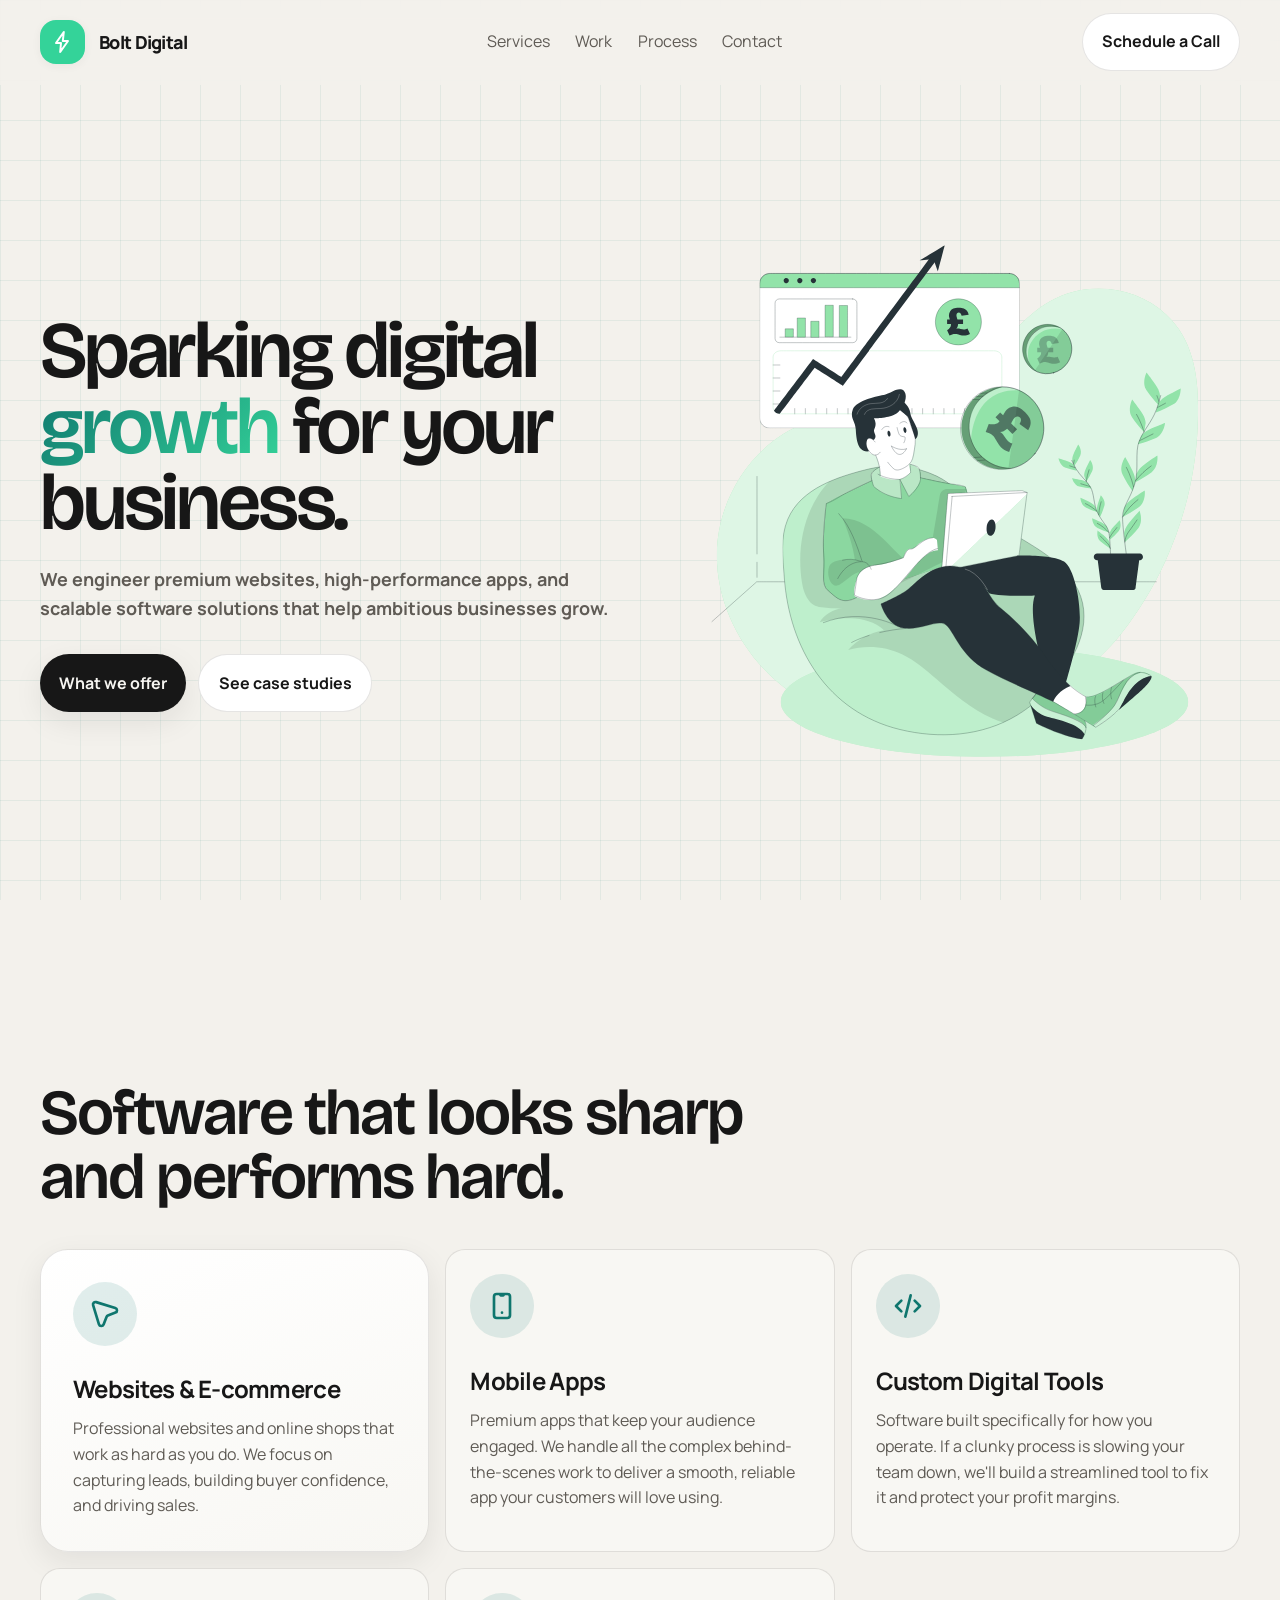
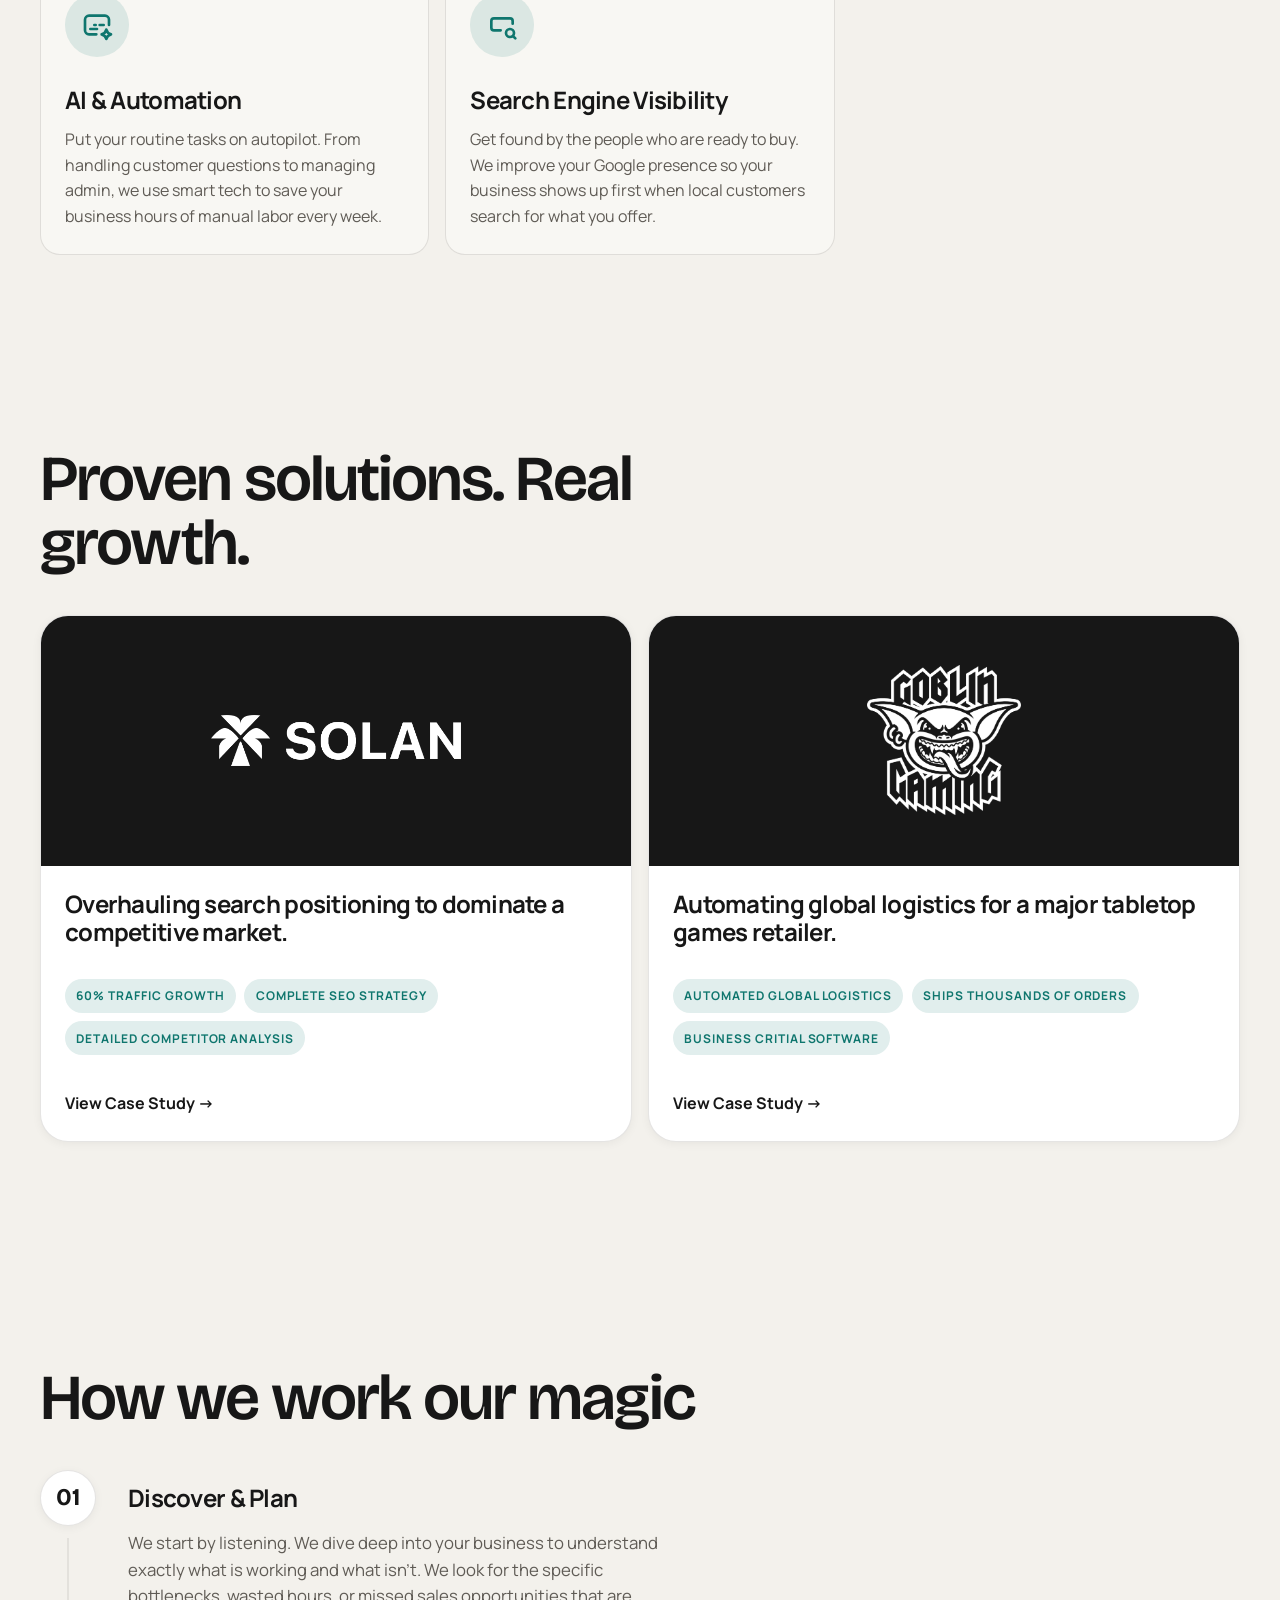
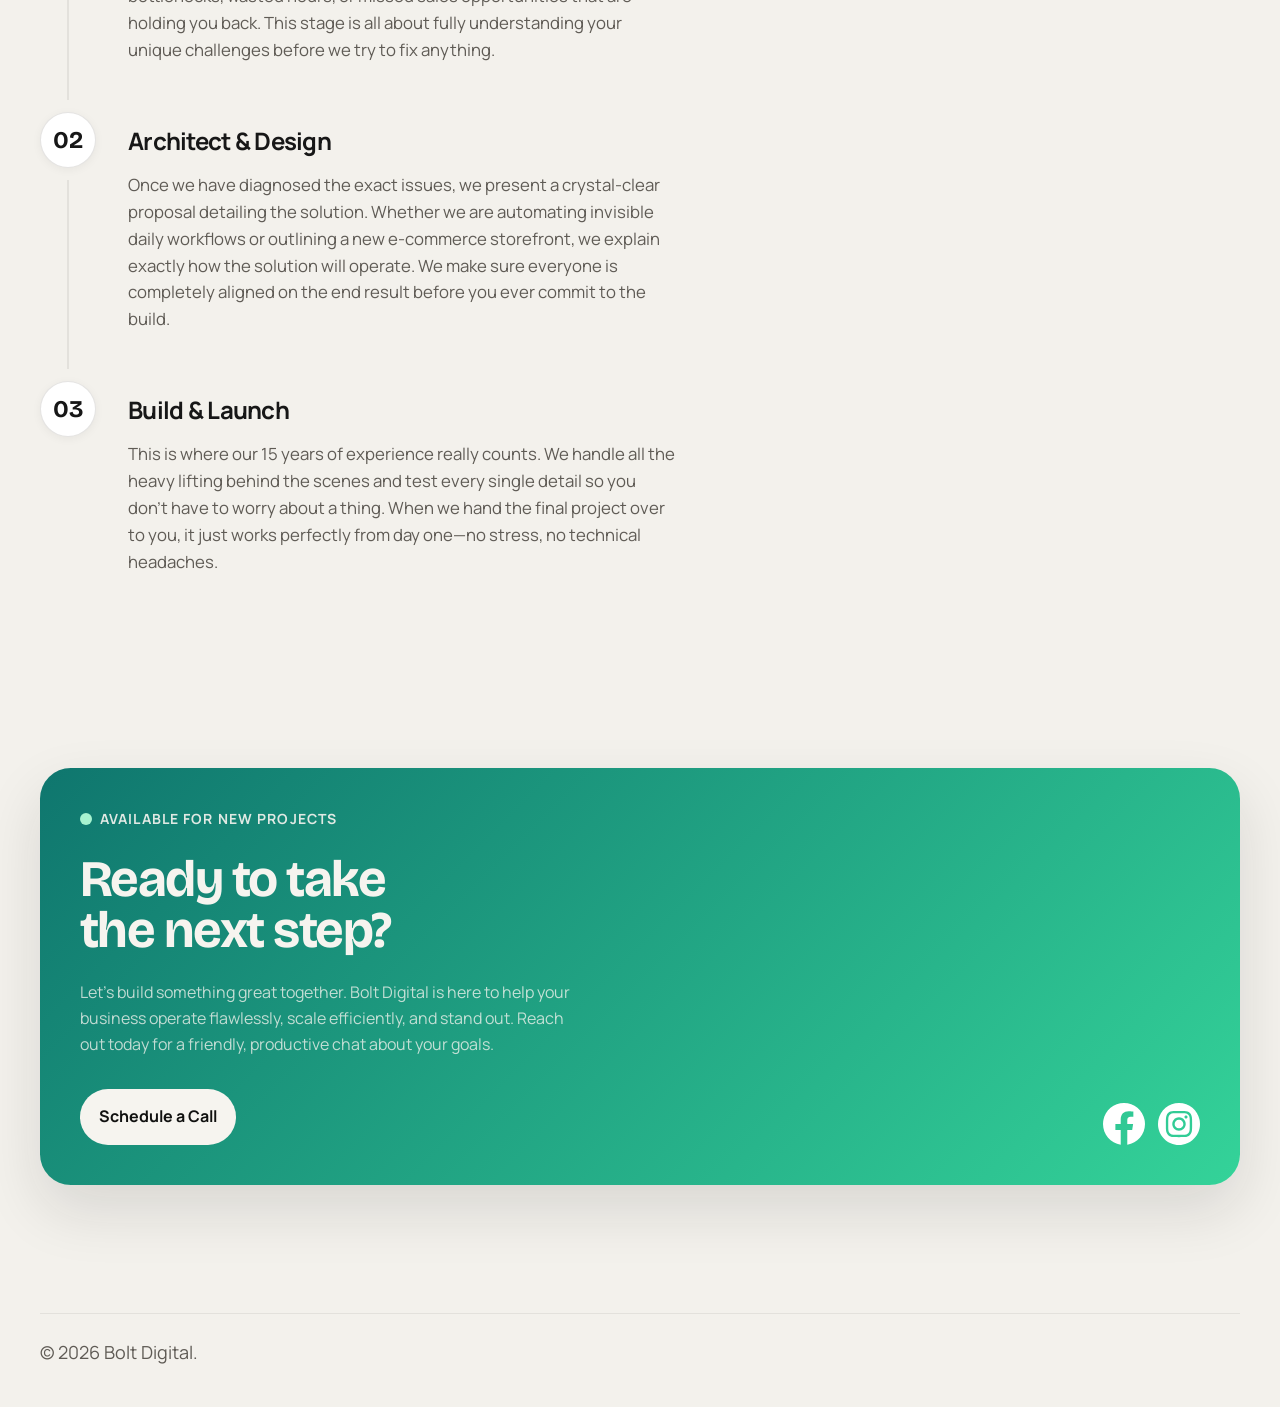
==== commit e7083ff9: "Fixes" ====
--- a/index.html
+++ b/index.html
@@ -1095,6 +1095,8 @@
       .hero-copy h1 {
         font-size: 38px;
       }
+
+       
     }
   </style>
 </head>
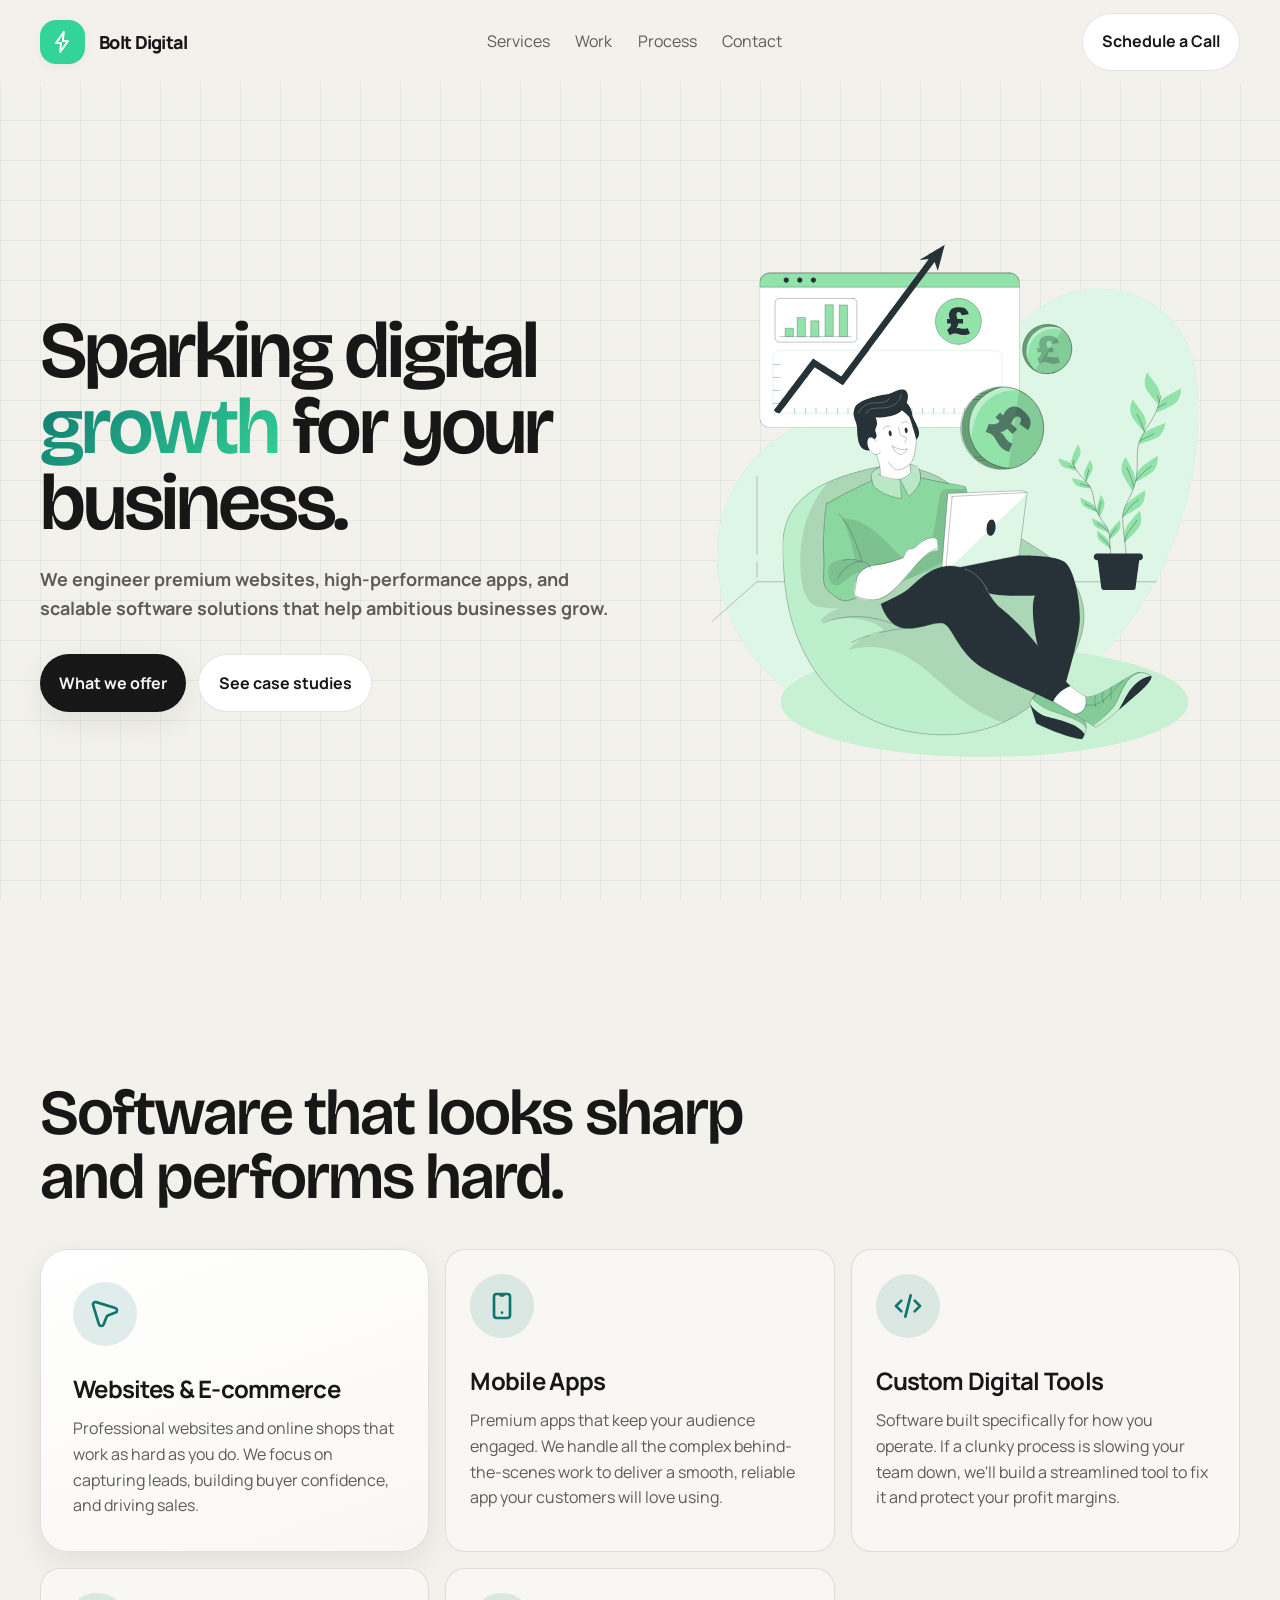
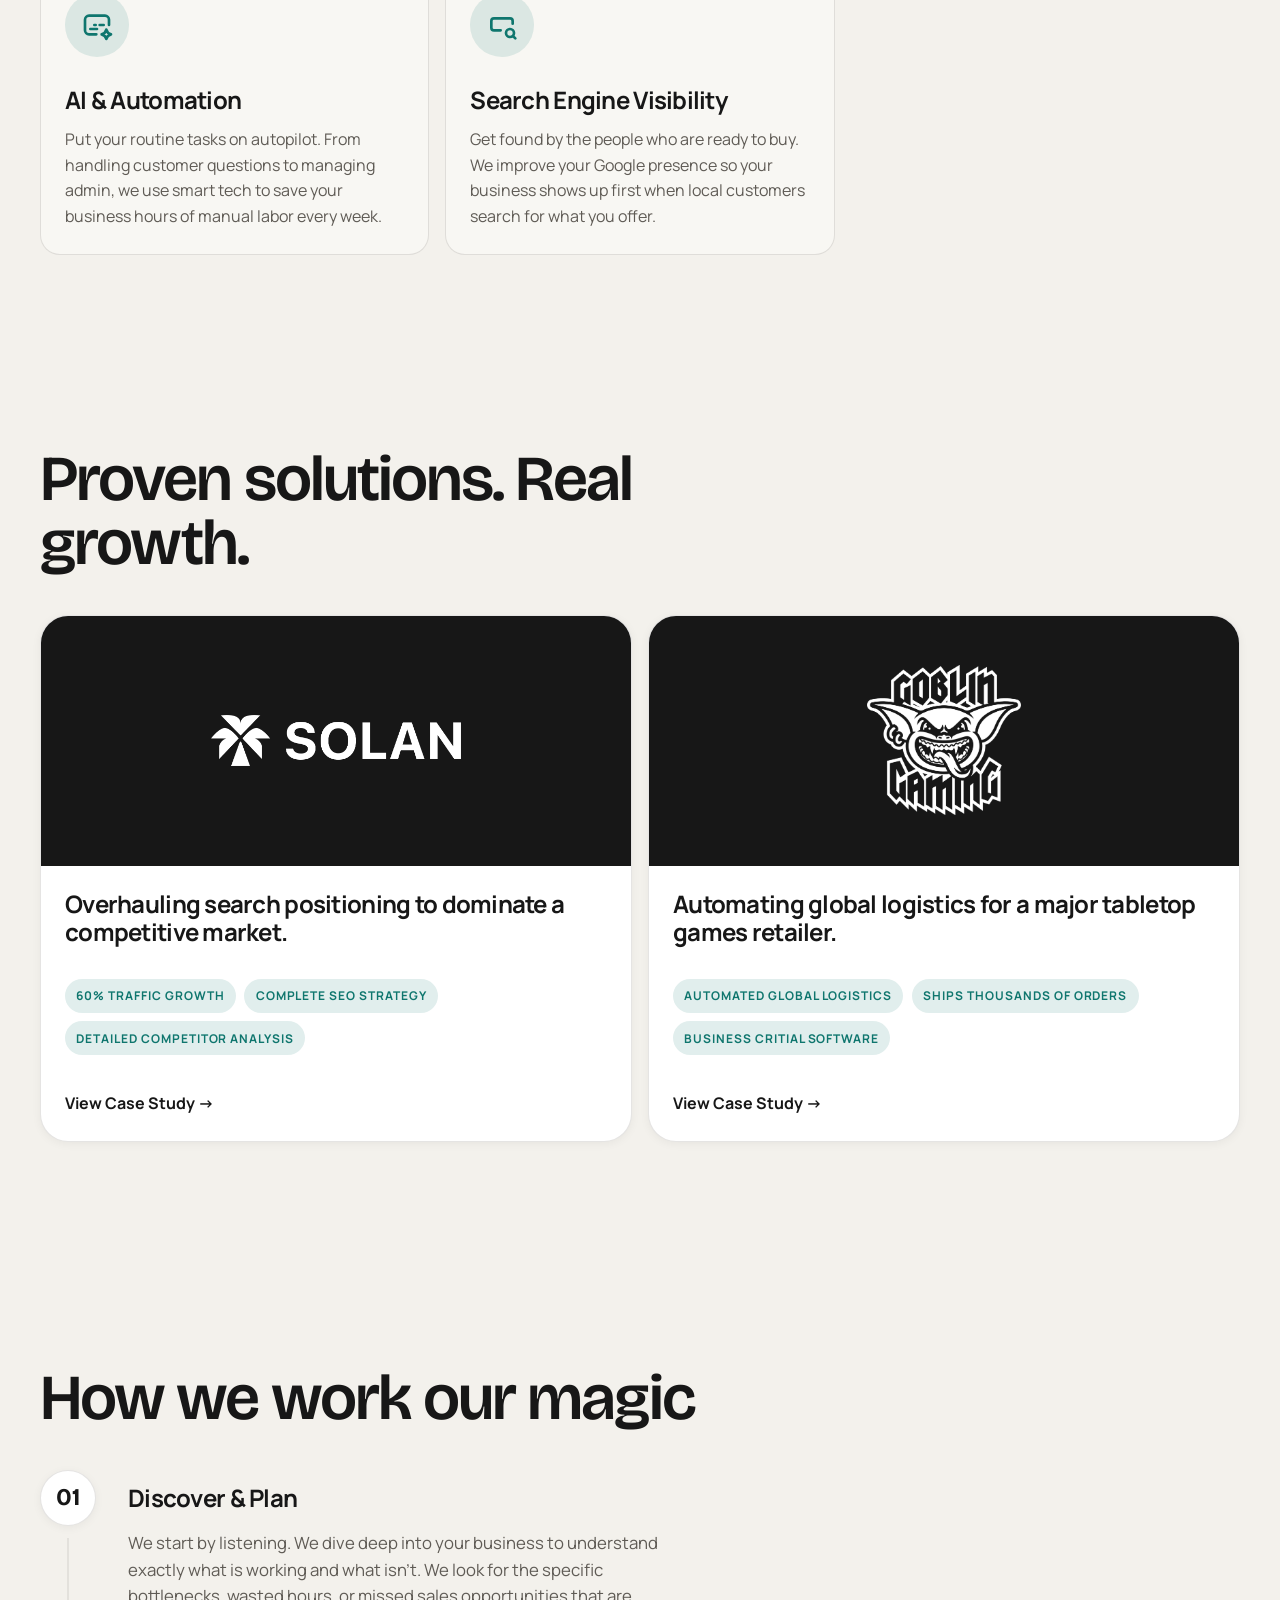
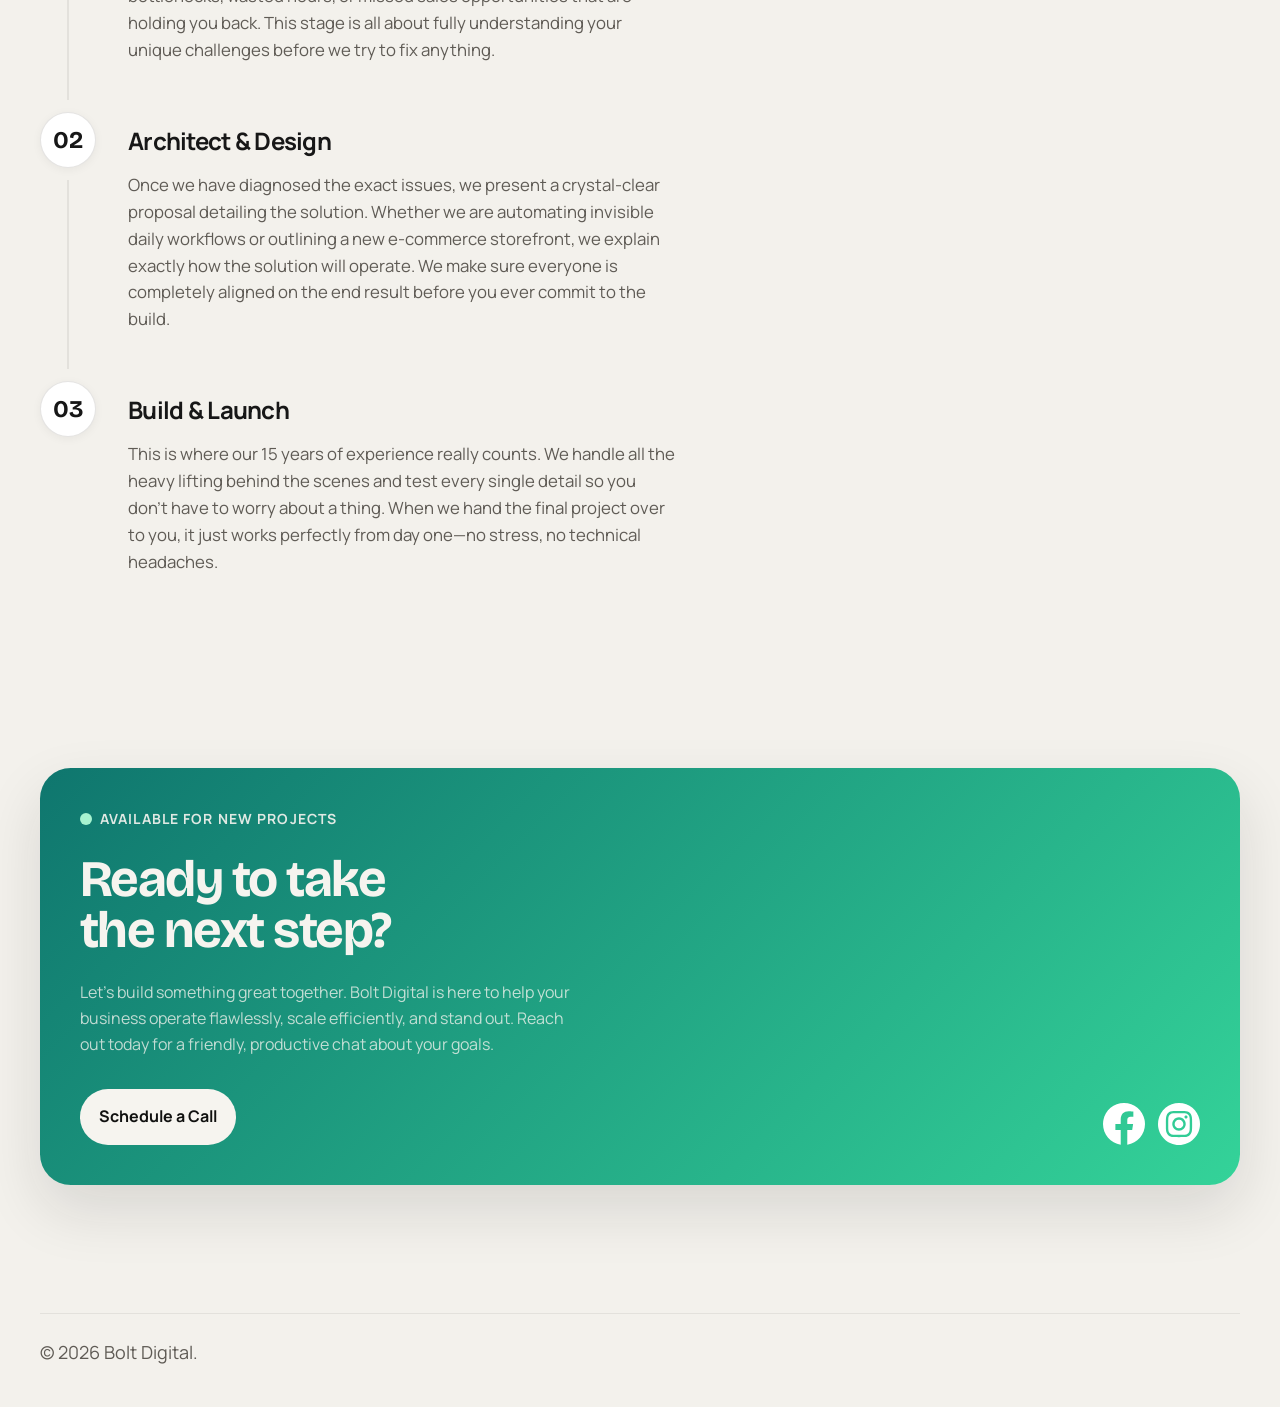
==== commit db7dabbb: "Add FB verify" ====
--- a/index.html
+++ b/index.html
@@ -15,6 +15,7 @@
   <meta property="og:url" content="https://boltdigital.uk" />
   <meta property="og:type" content="website" />
   <meta name="twitter:card" content="summary_large_image" />
+  <meta name="facebook-domain-verification" content="oedeq6kziooss1a8qma5yc6a9iu0c7" />
 
   <link rel="icon" type="image/svg+xml" href="images/favicon.svg" />
   <link rel="preconnect" href="https://fonts.googleapis.com">
@@ -1096,7 +1097,7 @@
         font-size: 38px;
       }
 
-       
+
     }
   </style>
 </head>
